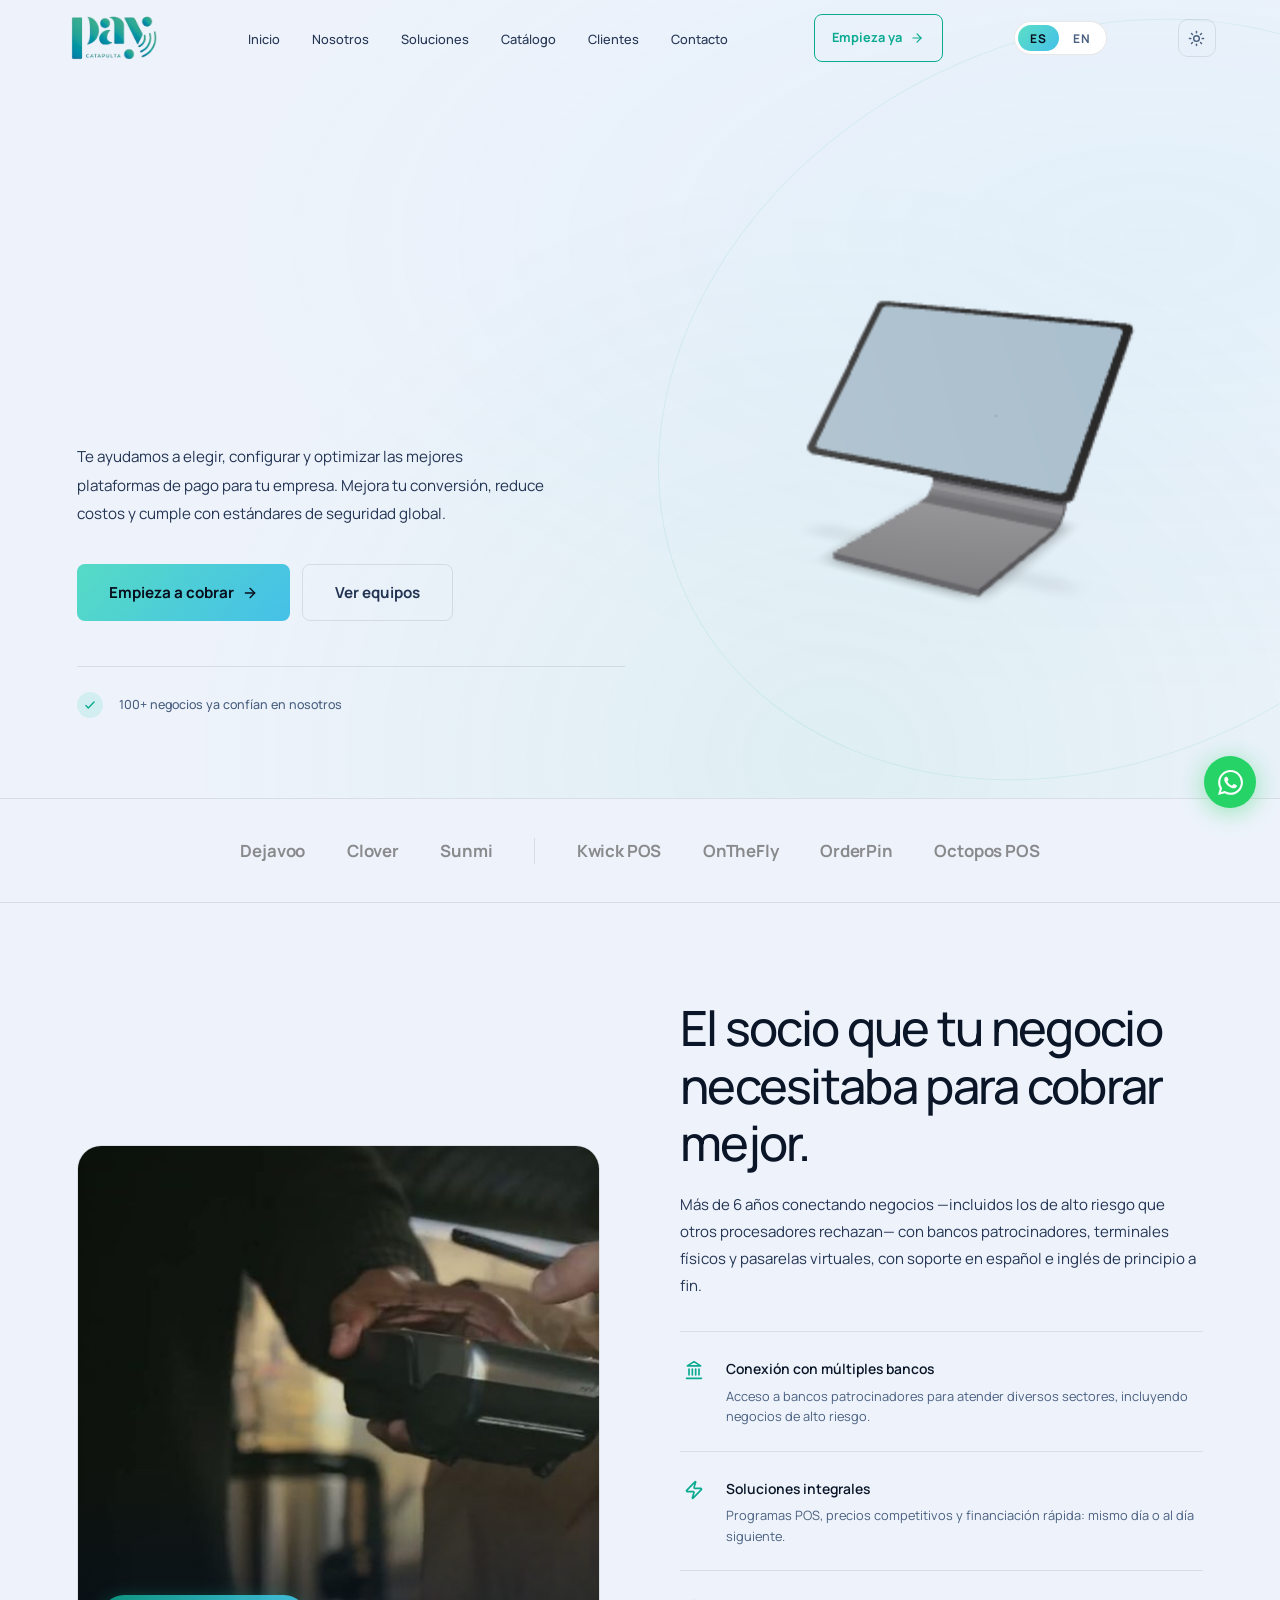
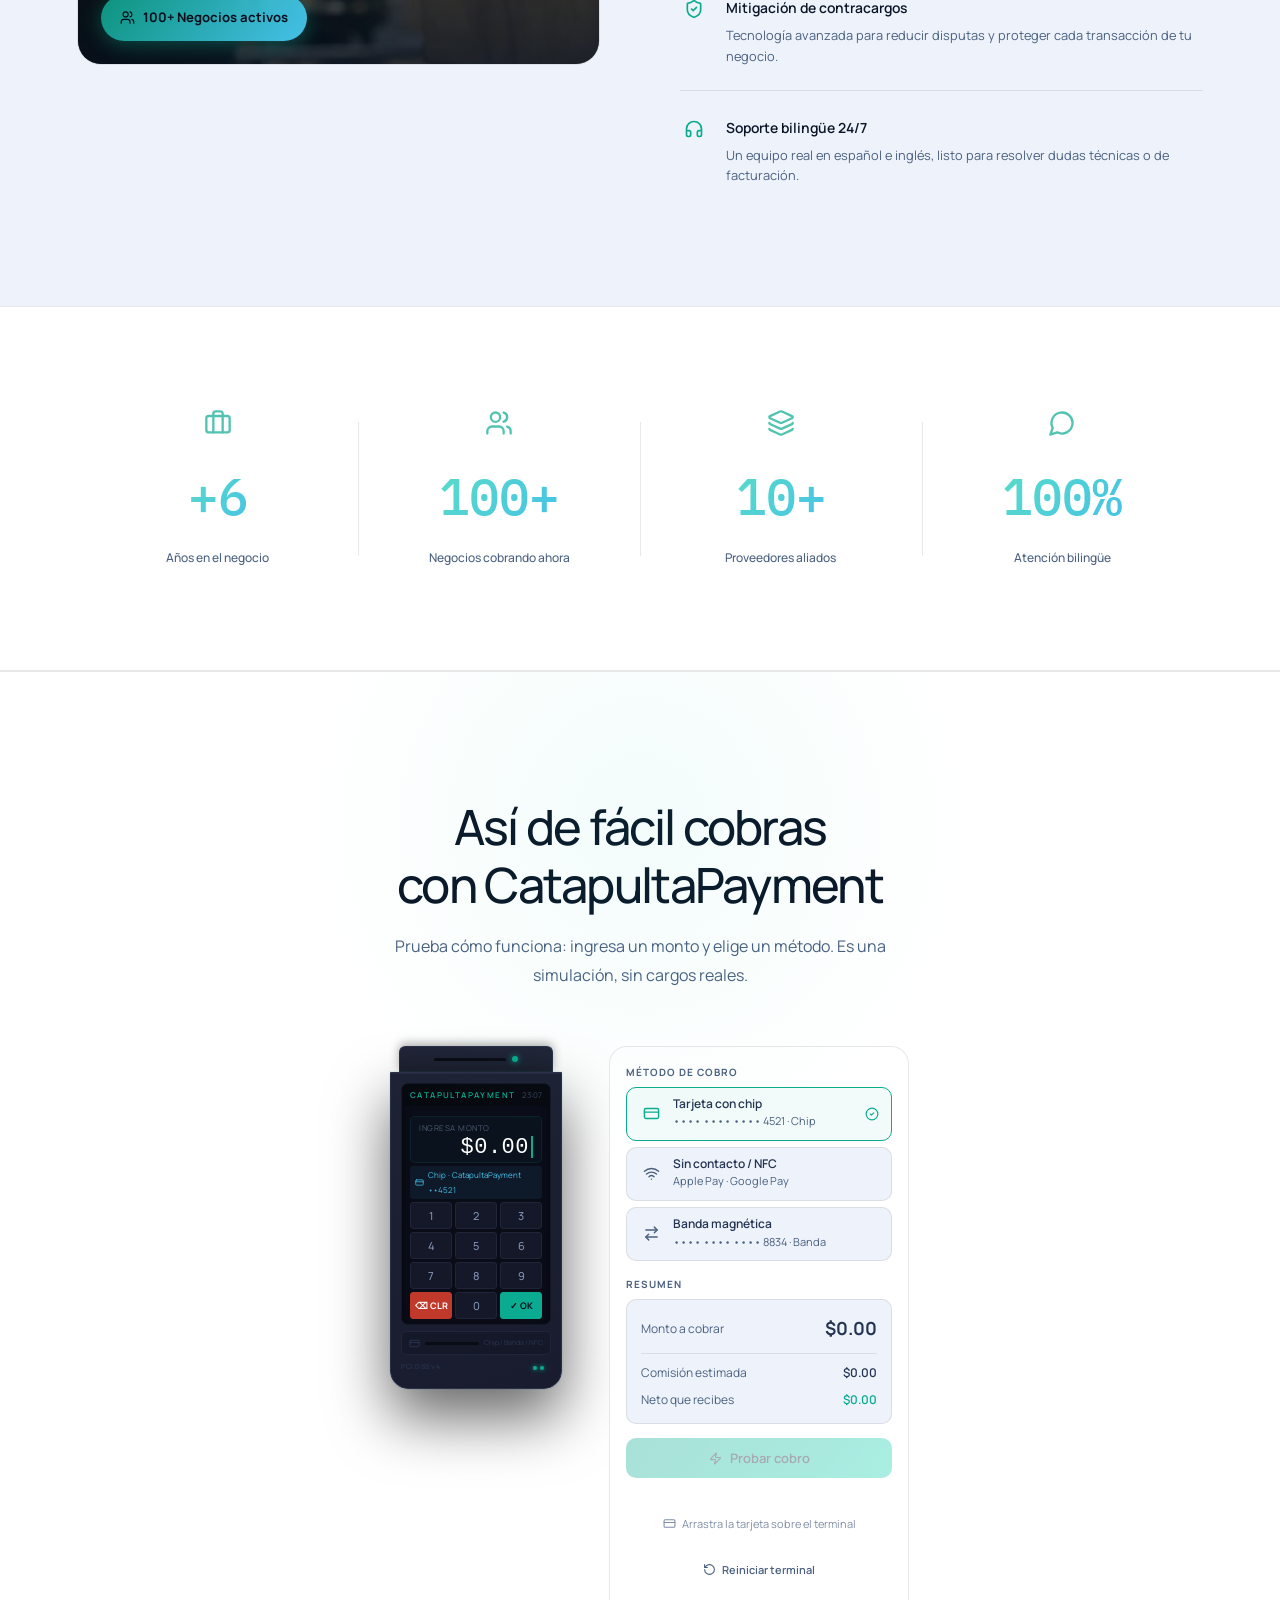
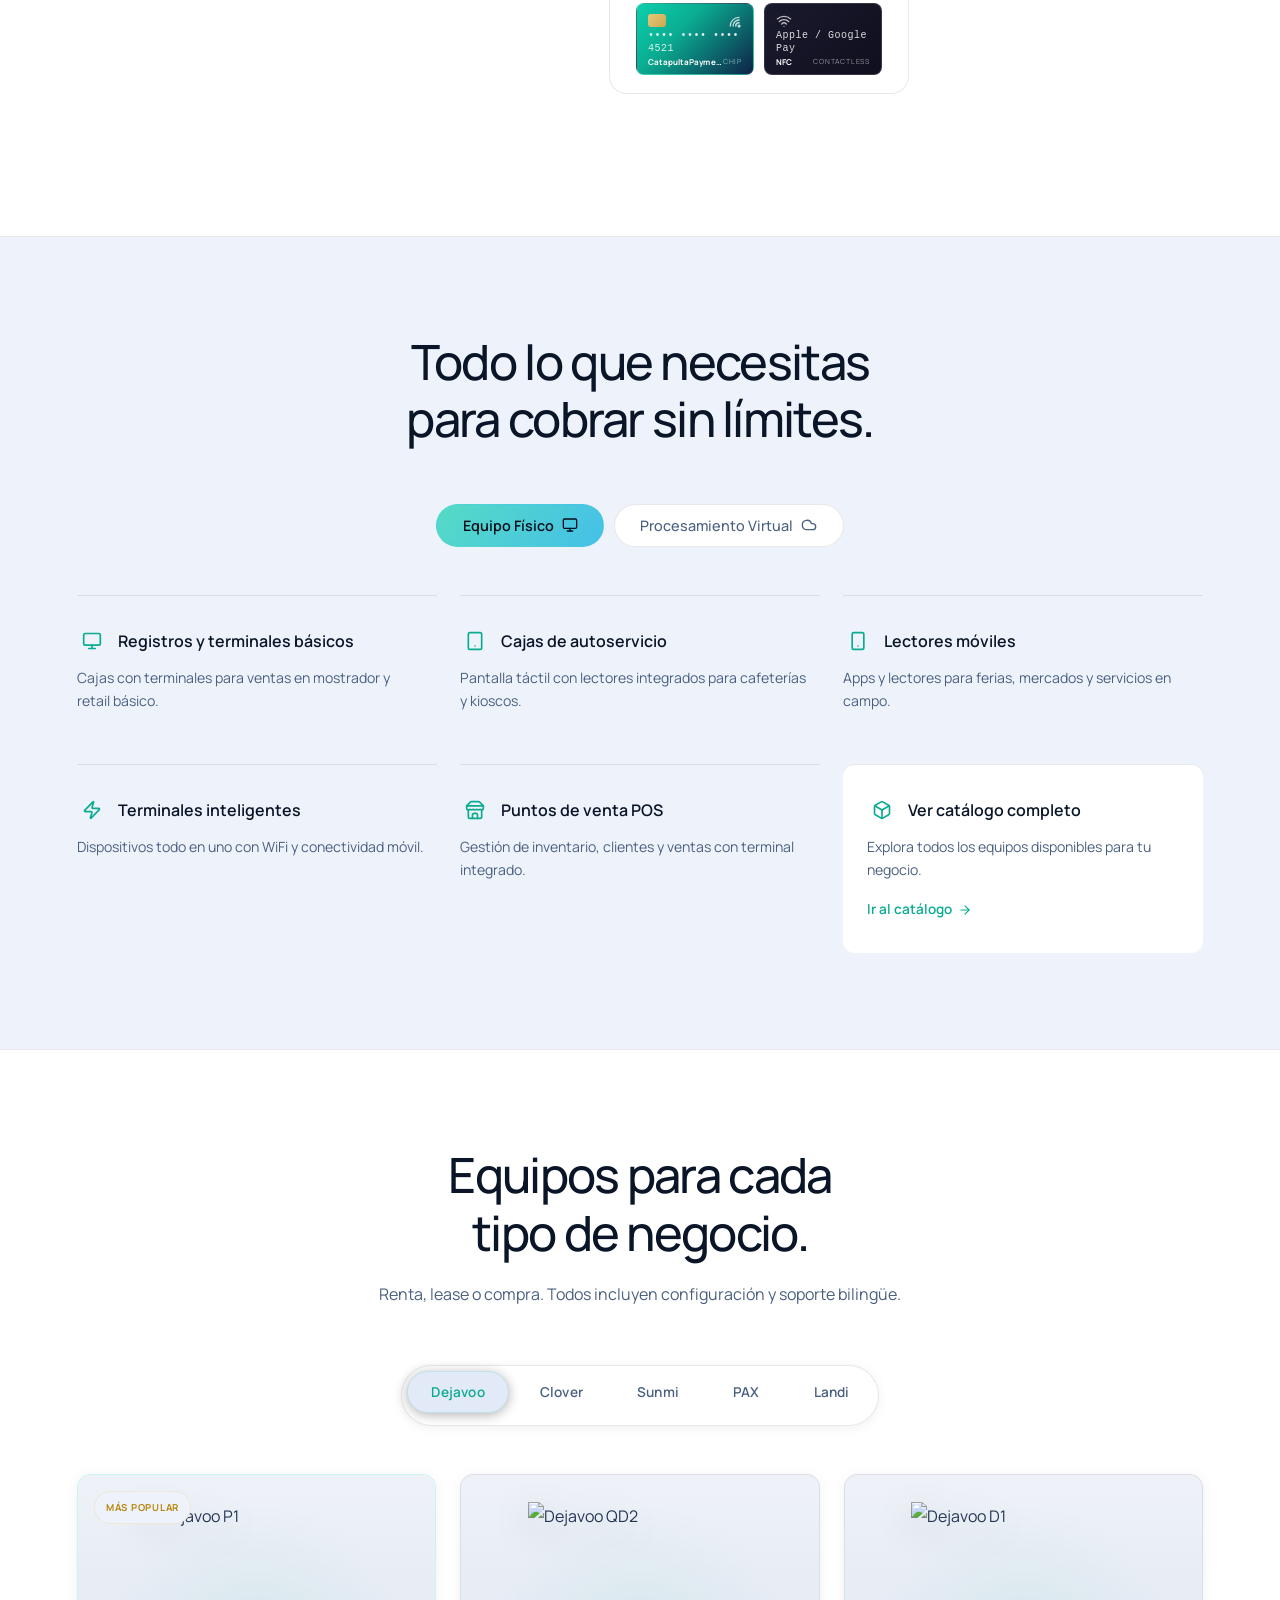
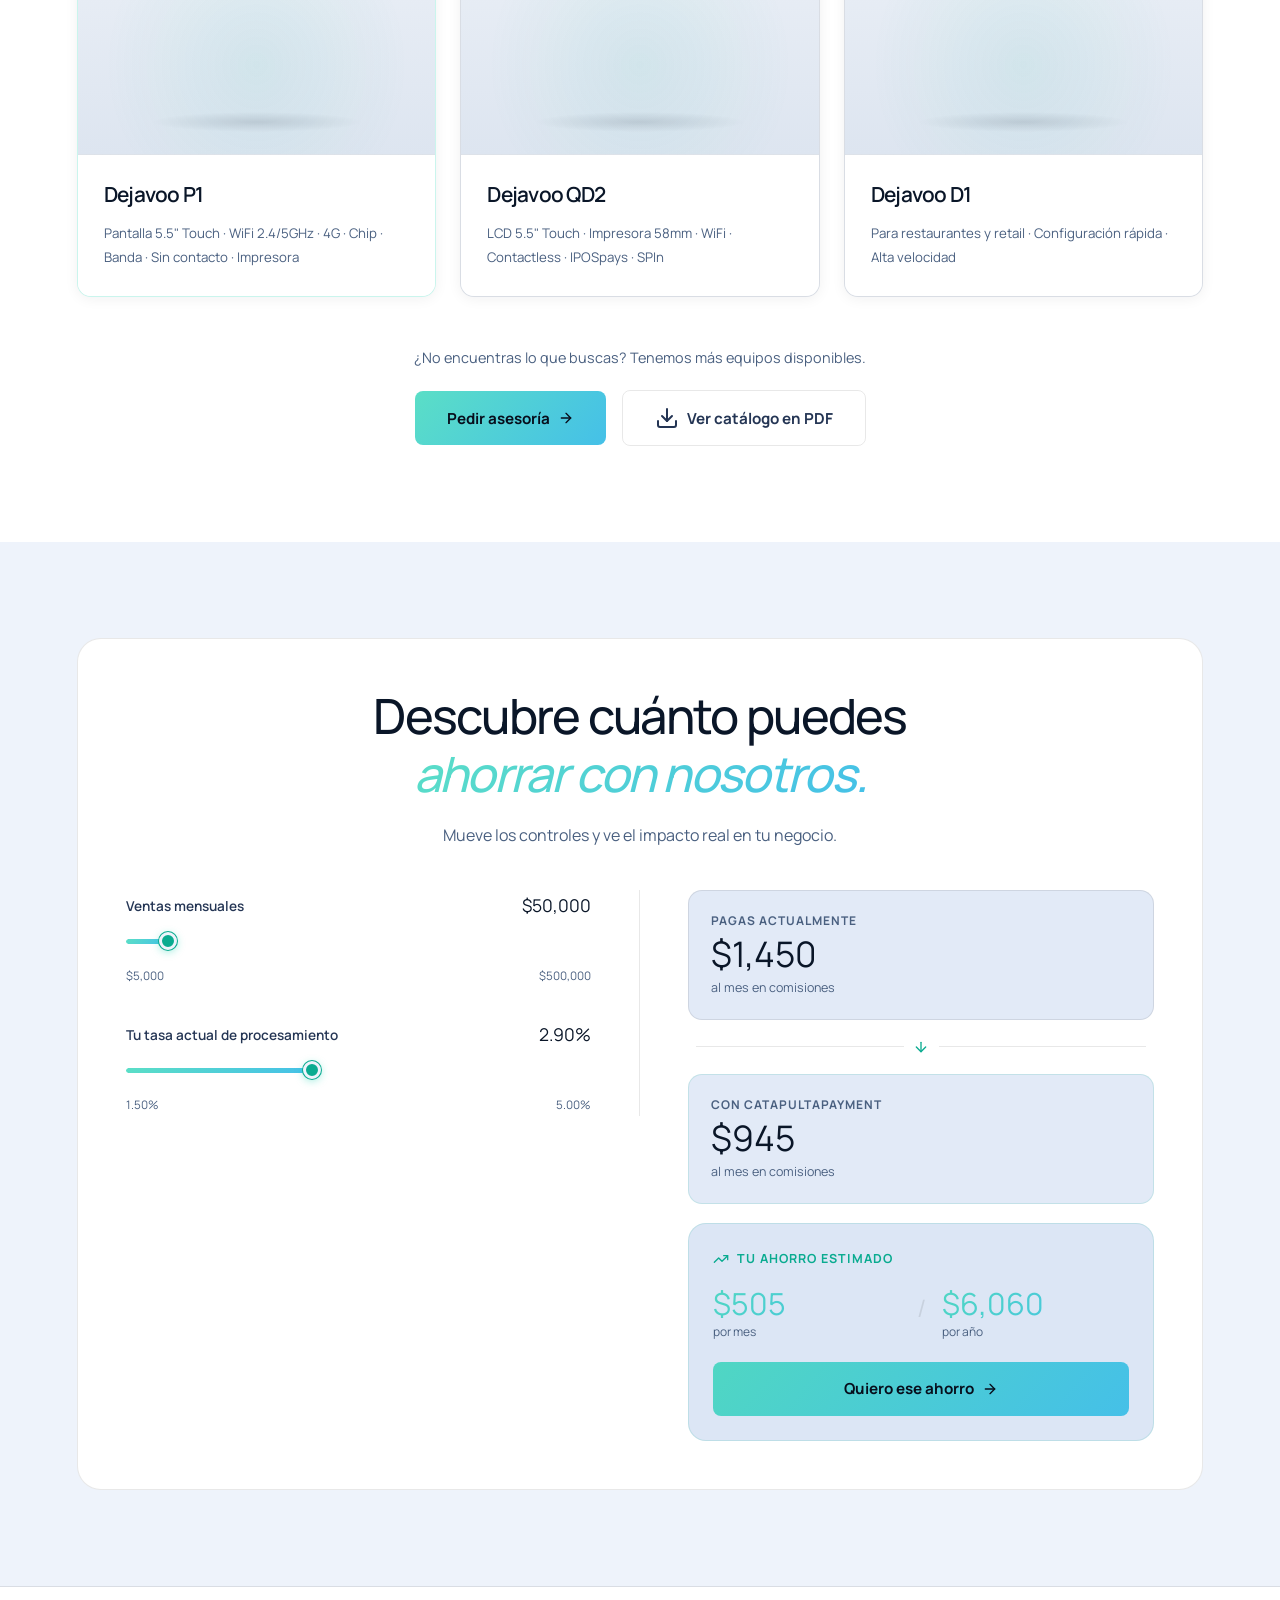
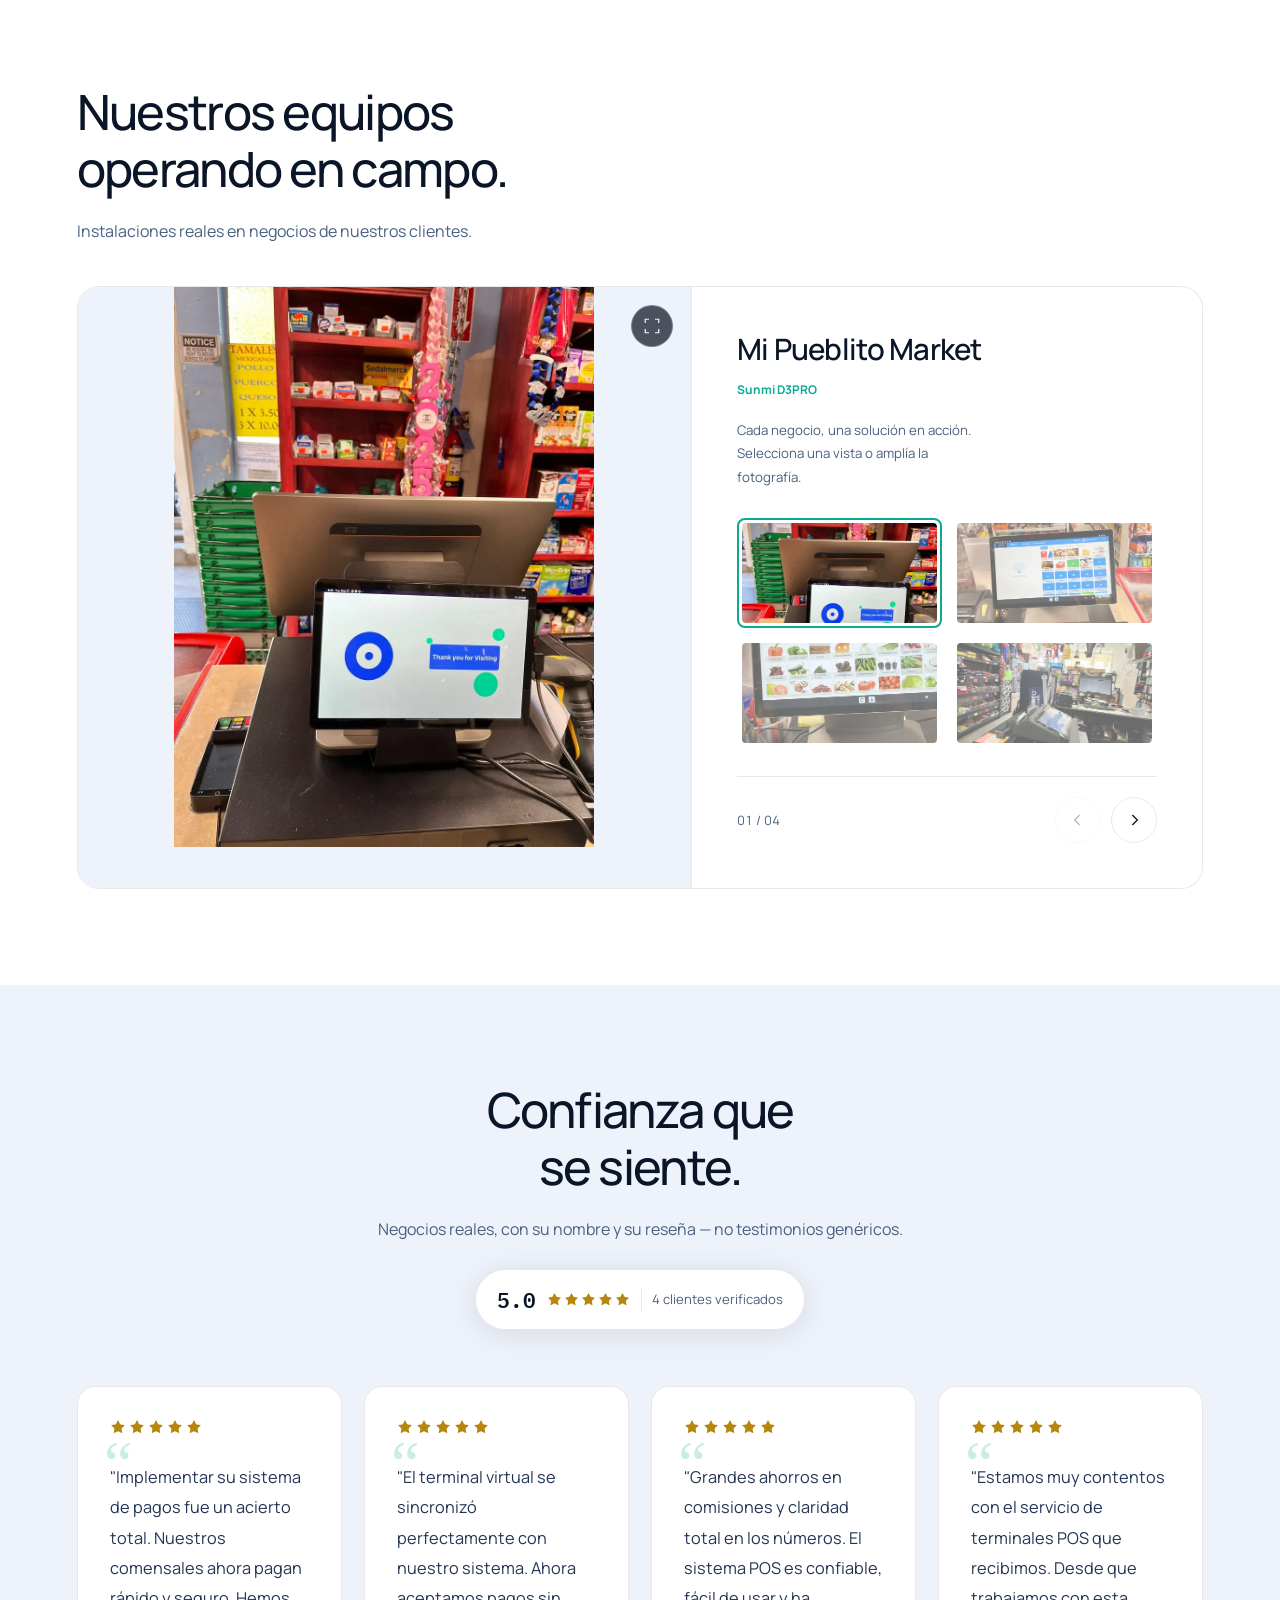
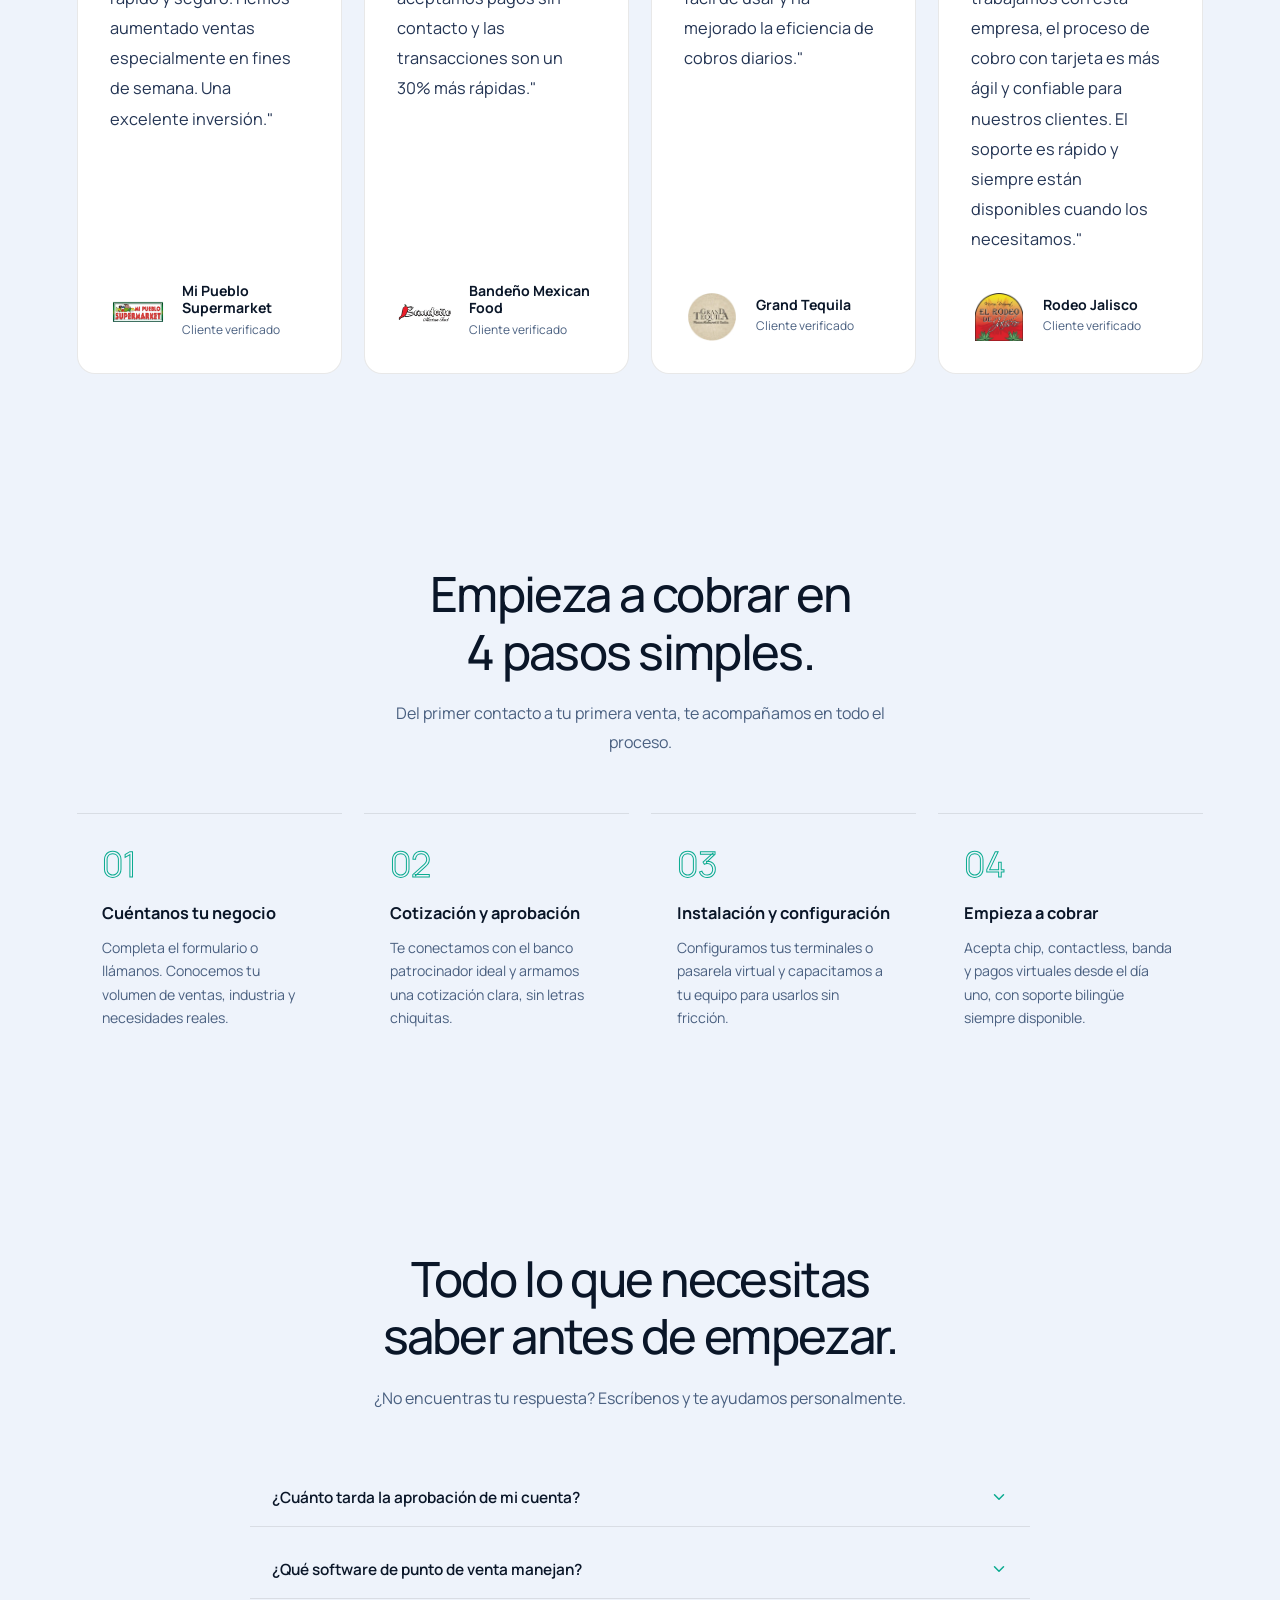
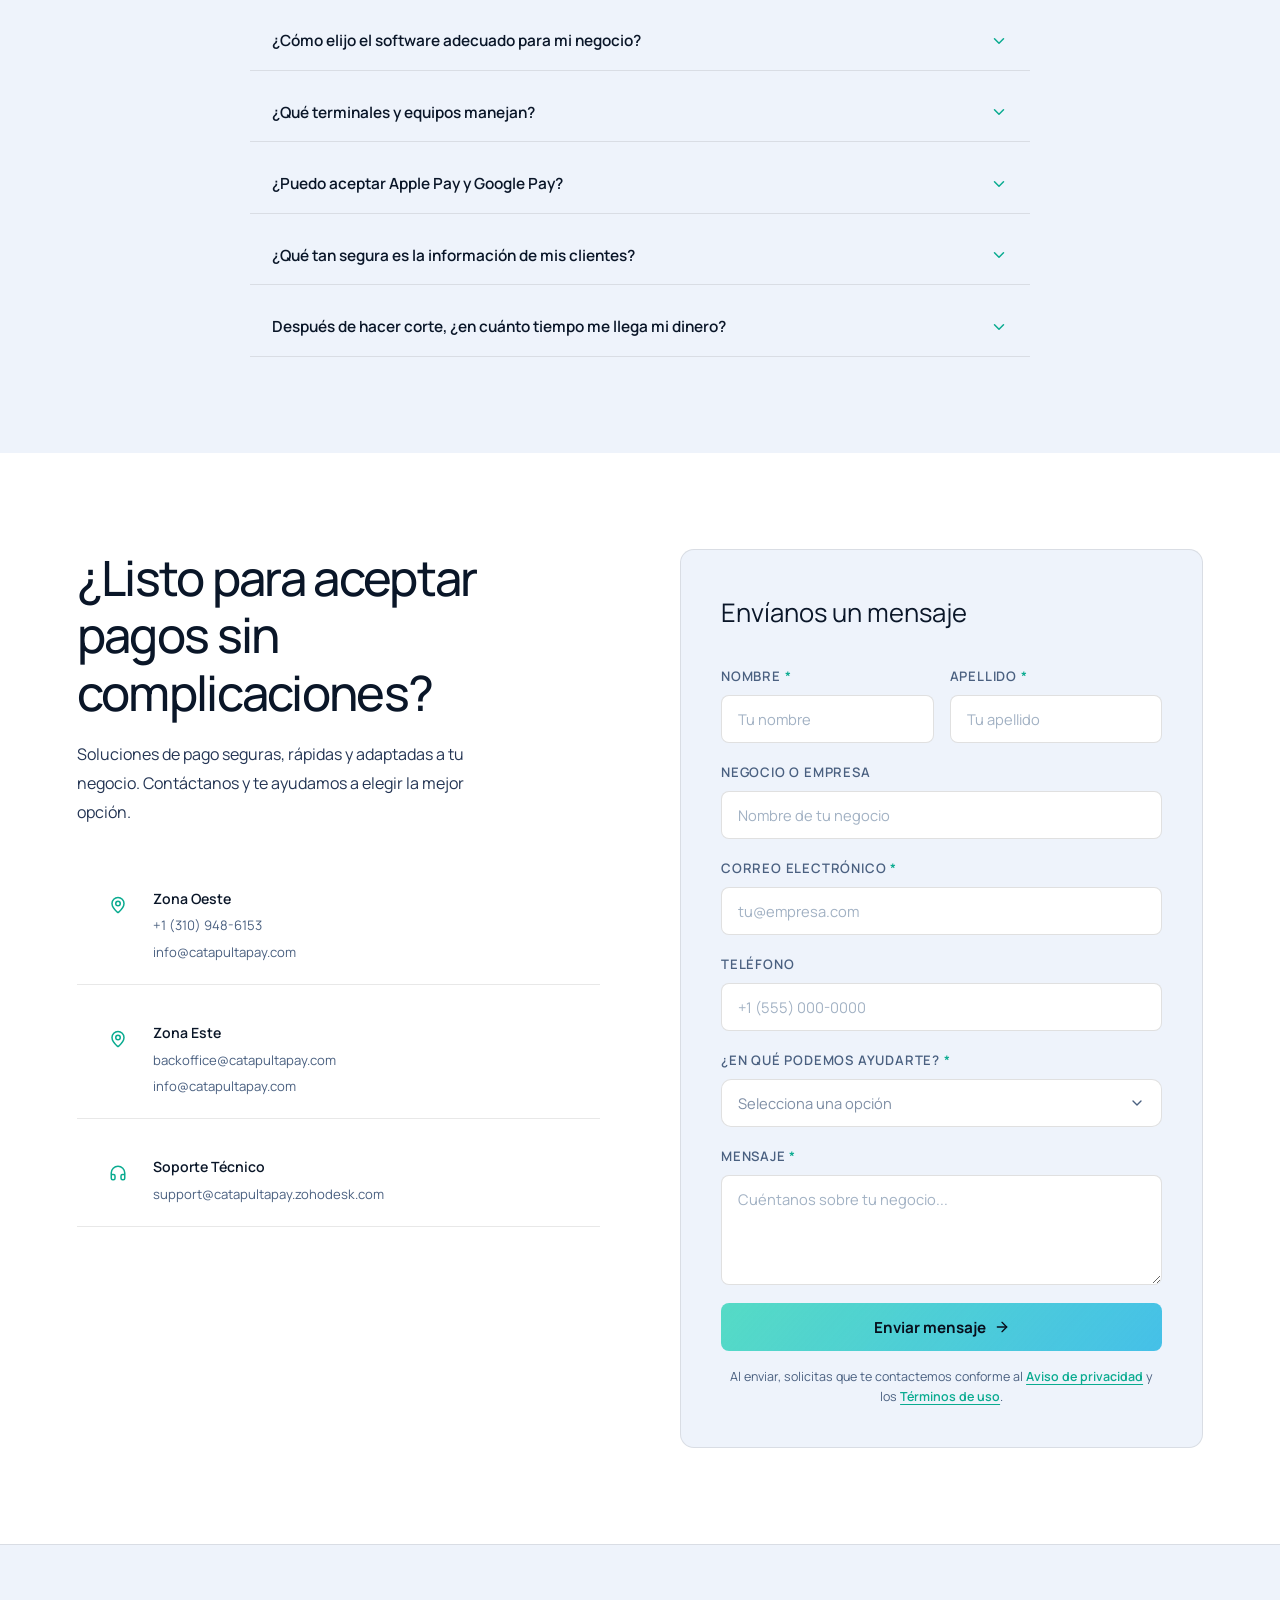
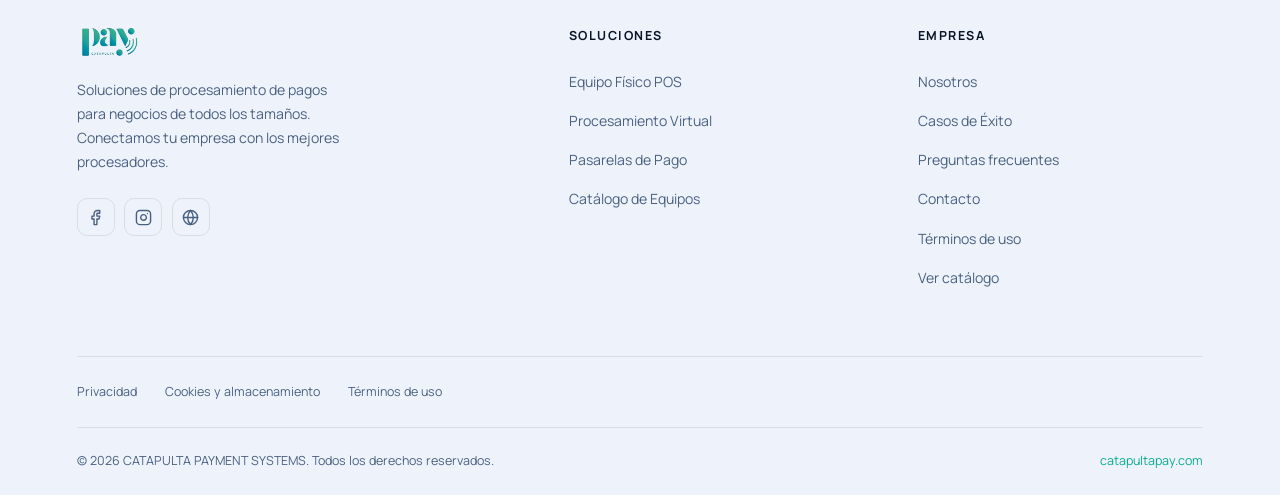
==== en/index.html @ 88df08ef "Pulir el menu movil, traducir "Preferencias" y limpiar ~250 lineas de CSS muerto - Cada enlace del m" ====
<!DOCTYPE html>
<html lang="en" data-theme="light">
    <head>
  <meta charset="UTF-8" />
  <meta name="viewport" content="width=device-width, initial-scale=1.0" />
  <meta name="description" content="POS terminals, online payments and support in Spanish and English for businesses in the United States. Explore equipment and contact CatapultaPayment." />
    <meta name="robots" content="index, follow, max-image-preview:large, max-snippet:-1, max-video-preview:-1" />
  <meta name="theme-color" content="#eef3fb" />
  <link rel="canonical" href="https://catapultapay.com/en" />
  <link rel="alternate" hreflang="es" href="https://catapultapay.com/" />
  <link rel="alternate" hreflang="en" href="https://catapultapay.com/en" />
  <link rel="alternate" hreflang="x-default" href="https://catapultapay.com/" />
  <link rel="sitemap" type="application/xml" href="/sitemap.xml" />
  <link rel="alternate" type="text/plain" href="/llms.txt" title="Resumen de CatapultaPayment para asistentes de IA" />

  <!-- Open Graph / Facebook -->
  <meta property="og:type" content="website" />
  <meta property="og:url" content="https://catapultapay.com/en" />
  <meta property="og:site_name" content="CatapultaPayment" />
  <meta property="og:locale" content="en_US" />
  <meta property="og:locale:alternate" content="es_MX" />
  <meta property="og:title" content="POS Terminals & Payment Processing in the US | CatapultaPayment" />
  <meta property="og:description" content="POS terminals, online payments and support in Spanish and English for businesses in the United States. Explore equipment and contact CatapultaPayment." />
  <meta property="og:image" content="https://catapultapay.com/assets/images/og-cover.jpg" />
  <meta property="og:image:width" content="1200" />
  <meta property="og:image:height" content="630" />
  <meta property="og:image:alt" content="CatapultaPayment — payment processing solutions for businesses" />

  <!-- Twitter Card -->
  <meta name="twitter:card" content="summary_large_image" />
  <meta name="twitter:image:alt" content="CatapultaPayment — payment processing solutions for businesses" />
  <meta name="twitter:title" content="POS Terminals & Payment Processing in the US | CatapultaPayment" />
  <meta name="twitter:description" content="POS terminals, online payments and support in Spanish and English for businesses in the United States. Explore equipment and contact CatapultaPayment." />
  <meta name="twitter:image" content="https://catapultapay.com/assets/images/og-cover.jpg" />

<title>POS Terminals & Payment Processing in the US | CatapultaPayment</title>
<link rel="icon" href="/favicon.ico" sizes="32x32" />
<link rel="icon" type="image/png" sizes="32x32" href="/assets/icons/favicon-32.png" />
<link rel="icon" type="image/png" sizes="16x16" href="/assets/icons/favicon-16.png" />
<link rel="icon" type="image/svg+xml" href="/favicon.svg?v=1.1" />
<link rel="apple-touch-icon" href="/assets/icons/apple-touch-icon.png" />
<link rel="manifest" href="/manifest.json" />
  <link rel="preload" href="/assets/fonts/design/manrope.woff2" as="font" type="font/woff2" crossorigin />
  <!-- Lucide Icons CDN -->
<script src="/assets/js/icons.js?v=60" defer></script>
<link rel="stylesheet" href="/assets/css/terminal-icons.css?v=60" />
  <!-- Styles -->
  <link rel="stylesheet" href="/styles.css?v=60" />
  <link rel="stylesheet" href="/design.css?v=60" />
  <link rel="stylesheet" href="/page-state.css?v=60" />
<link rel="preload" href="/assets/icons/logo-site.webp" as="image" fetchpriority="high">

<!-- Structured data -->
<script type="application/ld+json">
{
  "@context": "https://schema.org",
  "@graph": [
    {
      "@type": "Organization",
      "name": "CatapultaPayment",
      "alternateName": "Catapulta Payment Systems",
      "url": "https://catapultapay.com/",
      "logo": "https://catapultapay.com/imagecata.png",
      "image": "https://catapultapay.com/assets/images/og-cover.jpg",
      "description": "B2B payment processing solutions: POS terminals, virtual gateways, and bilingual support for businesses of all sizes in the US.",
      "telephone": "+1-310-948-6153",
      "email": "info@catapultapay.com",
      "sameAs": [
        "https://www.facebook.com/profile.php?id=61579278503414",
        "https://www.instagram.com/paycatapulta"
      ],
      "areaServed": "US",
      "contactPoint": {
        "@type": "ContactPoint",
        "telephone": "+1-310-948-6153",
        "email": "info@catapultapay.com",
        "contactType": "sales",
        "availableLanguage": [
          "Spanish",
          "English"
        ]
      },
      "@id": "https://catapultapay.com/#organization"
    },
    {
      "@type": "WebSite",
      "@id": "https://catapultapay.com/#website",
      "url": "https://catapultapay.com/",
      "name": "CatapultaPayment",
      "publisher": {
        "@id": "https://catapultapay.com/#organization"
      },
      "inLanguage": [
        "es",
        "en"
      ]
    },
    {
      "@type": "WebPage",
      "@id": "https://catapultapay.com/en#webpage",
      "url": "https://catapultapay.com/en",
      "name": "POS Terminals & Payment Processing in the US | CatapultaPayment",
      "description": "POS terminals, online payments and support in Spanish and English for businesses in the United States. Explore equipment and contact CatapultaPayment.",
      "inLanguage": "en",
      "isPartOf": {
        "@id": "https://catapultapay.com/#website"
      },
      "about": {
        "@id": "https://catapultapay.com/#organization"
      },
      "mainEntity": {
        "@id": "https://catapultapay.com/#payment-services"
      },
      "hasPart": {
        "@id": "https://catapultapay.com/en#faq"
      }
    },
    {
      "@type": "Service",
      "@id": "https://catapultapay.com/#payment-services",
      "name": "Procesamiento de pagos para negocios",
      "serviceType": "Procesamiento de pagos B2B, terminales POS y pagos virtuales",
      "provider": {
        "@id": "https://catapultapay.com/#organization"
      },
      "areaServed": {
        "@type": "Country",
        "name": "United States"
      },
      "url": "https://catapultapay.com/#solutions",
      "hasOfferCatalog": {
        "@type": "OfferCatalog",
        "name": "Soluciones de pago",
        "itemListElement": [
          {
            "@type": "Offer",
            "itemOffered": {
              "@type": "Service",
              "name": "Terminales y puntos de venta POS",
              "url": "https://catapultapay.com/#catalogo"
            }
          },
          {
            "@type": "Offer",
            "itemOffered": {
              "@type": "Service",
              "name": "Virtual processing y pasarelas ecommerce",
              "url": "https://catapultapay.com/#solutions"
            }
          }
        ]
      }
    },
    {
      "@type": "FAQPage",
      "mainEntity": [
        {
          "@type": "Question",
          "name": "How long does account approval take?",
          "acceptedAnswer": {
            "@type": "Answer",
            "text": "It depends on the sponsor bank and business type. For most merchants the process takes 24 to 48 business hours; high-risk businesses may need a bit more time due to additional review."
          }
        },
        {
          "@type": "Question",
          "name": "What point-of-sale software do you offer?",
          "acceptedAnswer": {
            "@type": "Answer",
            "text": "We work with several software platforms depending on your business type: Kwick POS, OnTheFly, OrderPin, and Octopos POS. Each one is built for a different kind of operation (restaurants, retail, services), so we help you pick the one that fits yours best."
          }
        },
        {
          "@type": "Question",
          "name": "How do I pick the right software for my business?",
          "acceptedAnswer": {
            "@type": "Answer",
            "text": "During your quote we review how your business operates — tables, inventory, delivery, multiple locations — and recommend the platform that fits best, so you do not have to guess."
          }
        },
        {
          "@type": "Question",
          "name": "What terminals and equipment do you carry?",
          "acceptedAnswer": {
            "@type": "Answer",
            "text": "We work with the market-leading brands: Dejavoo, Clover, Sunmi, PAX, and Landi. You can buy the equipment or access rent/lease, whichever works best for you."
          }
        },
        {
          "@type": "Question",
          "name": "Can I accept Apple Pay and Google Pay?",
          "acceptedAnswer": {
            "@type": "Answer",
            "text": "Yes. All our terminals with a contactless/NFC reader accept Apple Pay, Google Pay, and contactless cards from any bank."
          }
        },
        {
          "@type": "Question",
          "name": "How secure is my customers' information?",
          "acceptedAnswer": {
            "@type": "Answer",
            "text": "We work with processors and terminals certified under the PCI DSS standard, and card data travels encrypted on every transaction. We also use chargeback mitigation technology to protect every sale."
          }
        },
        {
          "@type": "Question",
          "name": "After my batch closes, how long until the money arrives?",
          "acceptedAnswer": {
            "@type": "Answer",
            "text": "It depends on the processor assigned to your business. Typically the deposit arrives the next business day after the batch closes, though in some cases it can take one extra day."
          }
        }
      ],
      "@id": "https://catapultapay.com/en#faq",
      "inLanguage": "en"
    }
  ]
}
</script>

</head>
<body>
  <a class="skip-link" href="#main">Saltar al contenido principal</a>
  <audio id="brandAudio" src="/assets/audio/catapultapayment-signature.mp3" preload="none" aria-hidden="true"></audio>
  <div class="site-loader" id="siteLoader" hidden>
    <div class="loader-content">
      <div class="loader-status" role="status">
        <svg class="loader-glyph" viewBox="6 6 48 48" aria-hidden="true">
          <defs>
            <linearGradient id="loaderBrand" x1="11" y1="54" x2="54" y2="11" gradientUnits="userSpaceOnUse">
              <stop offset="0" stop-color="#0ECFAD"/>
              <stop offset="0.52" stop-color="#20C9C4"/>
              <stop offset="1" stop-color="#45C0E8"/>
            </linearGradient>
          </defs>
          <path class="lg-arc" d="M35.3 45.2A10 10 0 0 1 45.3 35.2" stroke-width="4.5"/>
          <path class="lg-arc" d="M27.1 45.2A18.2 18.2 0 0 1 45.3 27" stroke-width="4.1"/>
          <path class="lg-arc" d="M18.9 45.2A26.4 26.4 0 0 1 45.3 18.8" stroke-width="3.7"/>
          <path class="lg-arc" d="M10.7 45.2A34.6 34.6 0 0 1 45.3 10.6" stroke-width="3.3"/>
          <circle class="lg-dot" cx="45.3" cy="45.2" r="4.9"/>
        </svg>
        <span class="sr-only loader-status-text">Preparando tu experiencia</span>
      </div>
      <p class="loader-brand">
        <span class="loader-brand-main grad-text">pay</span>
        <span class="loader-brand-sub">CATAPULTA</span>
      </p>
      <p class="loader-tagline">Pagos simples. Negocios que crecen.</p>
    </div>
  </div>
  <script src="/loading.js?v=60"></script>

  <!-- ── NAVBAR ── -->
  <nav id="nav" aria-label="Main navigation">
    <div class="nav-inner">
      <a href="#hero" class="nav-logo">
        <img src="/assets/icons/logo-site.webp" alt="CatapultaPayment" width="98" height="52" fetchpriority="high" />
      </a>

      <ul class="nlinks" role="list">
        <li><a href="#hero" class="nav-link">Home</a></li>
        <li><a href="#about" class="nav-link">About</a></li>
        <li><a href="#solutions" class="nav-link">Solutions</a></li>
        <li><a href="#catalogo" class="nav-link">Catalog</a></li>
        <li><a href="#testimonials" class="nav-link">Clients</a></li>
        <li><a href="#contact" class="nav-link">Contact</a></li>
      </ul>

      <a href="#contact" class="ncta btn-outline" aria-label="Empieza ya, ir a contacto">
        Get Started <i data-lucide="arrow-right" aria-hidden="true"></i>
      </a>

      <div class="lang-toggle" id="langToggle" role="group" aria-label="Cambiar idioma">
        <button class="lang-btn" data-lang="es" aria-pressed="false">ES</button>
        <button class="lang-btn active" data-lang="en" aria-pressed="true">EN</button>
      </div>

      <button class="theme-toggle" id="themeToggle" aria-label="Cambiar tema claro/oscuro">
        <i data-lucide="sun" class="icon-sun" aria-hidden="true"></i>
        <i data-lucide="moon" class="icon-moon" aria-hidden="true"></i>
      </button>

      <button class="nav-hamburger" id="navHamburger" aria-label="Open navigation menu" aria-expanded="false" aria-controls="mobileMenu">
        <i data-lucide="menu" aria-hidden="true" id="iconMenu" class="icon-menu"></i>
        <i data-lucide="x" aria-hidden="true" id="iconClose" class="icon-close"></i>
      </button>
    </div>

    </nav>

  <!-- Mobile menu — fuera del nav para evitar el bug de backdrop-filter -->
  <div class="mobile-menu-backdrop" id="mobileMenuBackdrop" aria-hidden="true"></div>
  <div class="mobile-menu" id="mobileMenu" aria-hidden="true">
    <ul role="list">
      <li><a href="#hero" class="mobile-link"><span class="mobile-link-icon"><i data-lucide="store" aria-hidden="true"></i></span><span class="mobile-link-label">Home</span></a></li>
      <li><a href="#about" class="mobile-link"><span class="mobile-link-icon"><i data-lucide="briefcase" aria-hidden="true"></i></span><span class="mobile-link-label">About</span></a></li>
      <li><a href="#solutions" class="mobile-link"><span class="mobile-link-icon"><i data-lucide="layers" aria-hidden="true"></i></span><span class="mobile-link-label">Solutions</span></a></li>
      <li><a href="#catalogo" class="mobile-link"><span class="mobile-link-icon"><i data-lucide="box" aria-hidden="true"></i></span><span class="mobile-link-label">Catalog</span></a></li>
      <li><a href="#testimonials" class="mobile-link"><span class="mobile-link-icon"><i data-lucide="users" aria-hidden="true"></i></span><span class="mobile-link-label">Clients</span></a></li>
      <li><a href="#contact" class="mobile-link"><span class="mobile-link-icon"><i data-lucide="message-circle" aria-hidden="true"></i></span><span class="mobile-link-label">Contact</span></a></li>
      <li><a href="#contact" class="btn-primary mobile-cta">Get Started <i data-lucide="arrow-right" aria-hidden="true"></i></a></li>
      <li class="mobile-menu-divider">
        <span class="mobile-menu-section-label">Preferences</span>
        <div class="mobile-prefs-row">
          <div class="lang-toggle mobile-lang-toggle" id="langToggleMobile" role="group" aria-label="Cambiar idioma">
            <button class="lang-btn" data-lang="es">ES</button>
            <button class="lang-btn active" data-lang="en">EN</button>
          </div>
          <button class="theme-toggle mobile-theme-btn" id="themeToggleMobile" aria-label="Cambiar tema claro/oscuro">
            <i data-lucide="sun" class="icon-sun" aria-hidden="true"></i>
            <i data-lucide="moon" class="icon-moon" aria-hidden="true"></i>
            <span class="mobile-theme-label">Modo oscuro</span>
          </button>
        </div>
      </li>
    </ul>
  </div>

  <main id="main">
  <!-- ── HERO ── -->
  <section id="hero">


    <div class="hero-grid">
      <!-- Copy -->
      <div class="hero-copy">
        <h1 class="reveal">
          We simplify your collections,<br />to accelerate your<br /><em class="grad-text">revenue.</em></h1>

        <p class="hero-desc reveal">
          We help you choose, configure, and optimize the best payment platforms for your business. Improve conversion, reduce costs, and meet global security standards.
        </p>

        <div class="hero-actions reveal">
          <a href="#contact" class="btn-primary">
            Start collecting <i data-lucide="arrow-right" aria-hidden="true"></i>
          </a>
          <a href="#catalogo" class="btn-ghost">
            See equipment
          </a>
        </div>

        <div class="trust-bar reveal">
          <span class="trust-check" aria-hidden="true">
            <svg viewBox="0 0 24 24" fill="none" xmlns="http://www.w3.org/2000/svg">
              <path d="M5 13l4 4L19 7" stroke="currentColor" stroke-width="2.4" stroke-linecap="round" stroke-linejoin="round"/>
            </svg>
          </span>
          <p class="trust-text">100+ businesses already trust us</p>
        </div>
      </div>

      <!-- Terminal POS en 3D (modelo real, no una gráfica inventada) -->
      <div class="hero-card-wrap">
        <div class="hero-3d-card" id="hero3d">
          <model-viewer
            class="hero-model"
            src="/assets/models/pos-machine.glb"
            alt="Terminal POS de CatapultaPayment en 3D"
            auto-rotate
            auto-rotate-delay="0"
            rotation-per-second="14deg"
            environment-image="neutral"
            shadow-intensity="1"
            shadow-softness="1"
            camera-orbit="-22deg 73deg 105%"
            field-of-view="26deg"
            exposure="1.1"
            loading="eager"
            tabindex="-1"
          >
          </model-viewer>
        </div>
      </div>

    </div>
  </section>

  <!-- ── MARCAS CON LAS QUE TRABAJAMOS ──
       Texto como marcador: cuando tengas los logos reales, cambia cada
       span.brand-mark por una imagen con esa misma clase; el CSS ya
       funciona para ambos casos. -->
  <div class="brand-strip">
    <div class="container">
      <div class="brand-strip-row">
        <span class="brand-mark">Dejavoo</span>
        <span class="brand-mark">Clover</span>
        <span class="brand-mark">Sunmi</span>
        <span class="brand-sep" aria-hidden="true"></span>
        <span class="brand-mark">Kwick POS</span>
        <span class="brand-mark">OnTheFly</span>
        <span class="brand-mark">OrderPin</span>
        <span class="brand-mark">Octopos POS</span>
      </div>
    </div>
  </div>

  <!-- ── NOSOTROS ── -->
  <section id="about">
    <div class="container">
      <div class="about-grid">
        <!-- Imagen -->
        <div class="about-image-wrap reveal-left">
  <div class="about-video-wrap">
    <video
  class="about-video"
  muted
  loop
  playsinline
  preload="none"
  poster="/about-poster.jpg"
  data-src="/video1.mp4"
  style="will-change: auto;"
  onerror="this.style.display='none'"
></video>
    <div class="about-video-overlay"></div>
    <div class="about-video-scanline" aria-hidden="true"></div>
  </div>
  <div class="about-badge">
            <i data-lucide="users" aria-hidden="true"></i>
            <span>100+ Active Businesses</span>
          </div>
        </div>

        <!-- Copy -->
        <div class="about-copy reveal-right">
          <h2 class="section-title">
            The partner your business<br />needed to collect better.
          </h2>
          <p class="about-desc">
            Over 6 years connecting businesses — including high-risk ones other processors turn away — with sponsor banks, physical terminals, and virtual gateways, with support in Spanish and English from start to finish.
          </p>

          <div class="feature-cards">
            <article class="feature-card reveal">
              <div class="feature-icon">
                <i data-lucide="landmark" aria-hidden="true"></i>
              </div>
              <div class="feature-text">
                <h3>Multi-bank connectivity</h3>
                <p>Access to sponsor banks to serve diverse sectors, including high-risk businesses.</p>
              </div>
            </article>

            <article class="feature-card reveal">
              <div class="feature-icon">
                <i data-lucide="zap" aria-hidden="true"></i>
              </div>
              <div class="feature-text">
                <h3>Comprehensive solutions</h3>
                <p>POS programs, competitive pricing, and fast funding: same day or next day.</p>
              </div>
            </article>

            <article class="feature-card reveal">
              <div class="feature-icon">
                <i data-lucide="shield-check" aria-hidden="true"></i>
              </div>
              <div class="feature-text">
                <h3>Chargeback mitigation</h3>
                <p>Advanced technology to reduce disputes and protect every transaction in your business.</p>
              </div>
            </article>

            <article class="feature-card reveal">
              <div class="feature-icon">
                <i data-lucide="headphones" aria-hidden="true"></i>
              </div>
              <div class="feature-text">
                <h3>24/7 bilingual support</h3>
                <p>A real team in Spanish and English, ready to solve technical or billing questions.</p>
              </div>
            </article>
          </div>
        </div>
      </div>
    </div>
  </section>

  <!-- ── STATS ── -->
  <div id="stats">
    <div class="container">
      <div class="stats-grid">
        <div class="stat-item">
          <i data-lucide="briefcase" aria-hidden="true" class="stat-icon"></i>
          <span class="stat-num counter grad-text" data-target="6" data-prefix="+" data-suffix="">6</span>
          <span class="stat-label">Years in business</span>
        </div>
        <div class="stat-item">
          <i data-lucide="users" aria-hidden="true" class="stat-icon"></i>
          <span class="stat-num counter grad-text" data-target="100" data-prefix="" data-suffix="+">100</span>
          <span class="stat-label">Businesses collecting now</span>
        </div>
        <div class="stat-item">
          <i data-lucide="layers" aria-hidden="true" class="stat-icon"></i>
          <span class="stat-num counter grad-text" data-target="10" data-prefix="" data-suffix="+">10</span>
          <span class="stat-label">Allied providers</span>
        </div>
        <div class="stat-item">
          <i data-lucide="message-circle" aria-hidden="true" class="stat-icon"></i>
          <span class="stat-num counter grad-text" data-target="100" data-prefix="" data-suffix="%">100</span>
          <span class="stat-label">Bilingual support</span>
        </div>
      </div>
    </div>
  </div>

<!-- ── TERMINAL INTERACTIVA ── -->
<section id="terminal">
  <div class="container">


<h2 class="sr-only" id="termSrTitle">CatapultaPayment POS terminal simulator — enter an amount with the numeric keypad, choose a payment method, and process the transaction</h2>
<div class="pos-outer">
  <div class="section-header reveal">
    <h2 class="section-title" id="termTitle">It's this easy to collect payments with CatapultaPayment</h2>
    <p class="section-desc" id="termDesc">Enter the amount with the keypad, choose how to charge, and process in seconds.</p>
  </div>

  <div class="pos-scene">
    <div class="pos-device">
      <div class="pos-printer-top">
        <div class="printer-slot"></div>
        <div class="printer-led" id="printerLed"></div>
      </div>
      <div class="pos-body">
        <div class="pos-screen-wrap">
          <div class="pos-topbar">
            <span class="topbar-brand">CatapultaPayment</span>
            <span class="topbar-time" id="posClk">--:--</span>
          </div>
          <div class="pos-screen-body" id="screenBody">
            <div class="screen-amount-display">
              <span class="screen-entry-label">Enter amount</span>
              <span class="screen-entry-value" id="screenAmt">$0.00<span class="screen-entry-cursor"></span></span>
            </div>
            <div class="screen-method-row" id="screenMethod">
              <i class="ti ti-credit-card" style="font-size:9px;"></i>
              <span id="screenMethodTxt">Chip · CatapultaPayment ••4521</span>
            </div>
            <div class="screen-numpad">
              <button type="button" class="skey" onclick="padPress('1')">1</button>
              <button type="button" class="skey" onclick="padPress('2')">2</button>
              <button type="button" class="skey" onclick="padPress('3')">3</button>
              <button type="button" class="skey" onclick="padPress('4')">4</button>
              <button type="button" class="skey" onclick="padPress('5')">5</button>
              <button type="button" class="skey" onclick="padPress('6')">6</button>
              <button type="button" class="skey" onclick="padPress('7')">7</button>
              <button type="button" class="skey" onclick="padPress('8')">8</button>
              <button type="button" class="skey" onclick="padPress('9')">9</button>
              <button type="button" class="skey skey-del" onclick="padPress('DEL')">⌫ CLR</button>
              <button type="button" class="skey" onclick="padPress('0')">0</button>
              <button type="button" class="skey skey-ok" onclick="padPress('OK')">✓ OK</button>
            </div>
          </div>
        </div>
        <div class="pos-reader-strip">
          <i class="ti ti-credit-card" style="font-size:11px; color:#2a3550;"></i>
          <div class="reader-track"><div class="reader-glow" id="readerGlow"></div></div>
          <span class="reader-tag">Chip / Swipe / NFC</span>
        </div>
        <div class="pos-status-row">
          <span class="pos-pci">PCI DSS v4</span>
          <div class="pos-leds">
            <div class="pos-led on"></div>
            <div class="pos-led on"></div>
            <div class="pos-led"></div>
          </div>
        </div>
      </div>
    </div>

    <div class="pos-right">
      <div>
        <div class="panel-section-title">Payment method</div>
        <div class="method-list">
          <div class="mcard active" data-method="chip" data-icon="ti-credit-card" data-label="Chip · CatapultaPayment ••4521" onclick="pickMethod(this)">
            <div class="mcard-icon"><i class="ti ti-credit-card" aria-hidden="true"></i></div>
            <div class="mcard-info">
              <p class="mcard-name">Chip card</p>
              <p class="mcard-sub">•••• •••• •••• 4521 · Chip</p>
            </div>
            <i class="ti ti-circle-check mcard-check" aria-hidden="true"></i>
          </div>
          <div class="mcard" data-method="nfc" data-icon="ti-wifi" data-label="NFC · Apple/Google Pay" onclick="pickMethod(this)">
            <div class="mcard-icon"><i class="ti ti-wifi" aria-hidden="true"></i></div>
            <div class="mcard-info">
              <p class="mcard-name">Contactless / NFC</p>
              <p class="mcard-sub">Apple Pay · Google Pay</p>
            </div>
            <i class="ti ti-circle-check mcard-check" aria-hidden="true"></i>
          </div>
          <div class="mcard" data-method="swipe" data-icon="ti-arrows-right-left" data-label="Swipe · CatapultaPayment ••8834" onclick="pickMethod(this)">
            <div class="mcard-icon"><i class="ti ti-arrows-right-left" aria-hidden="true"></i></div>
            <div class="mcard-info">
              <p class="mcard-name">Magnetic stripe</p>
              <p class="mcard-sub">•••• •••• •••• 8834 · Swipe</p>
            </div>
            <i class="ti ti-circle-check mcard-check" aria-hidden="true"></i>
          </div>
        </div>
      </div>

      <div>
        <div class="panel-section-title">Summary</div>
        <div class="summary-box">
          <div class="summary-row">
            <span class="summary-key">Amount to charge</span>
            <span class="summary-val big" id="sumAmt">$0.00</span>
          </div>
          <div class="summary-divider"></div>
<div class="summary-row">
            <span class="summary-key">Estimated fee</span>
            <span class="summary-val" id="sumFee">$0.00</span>
          </div>
          <div class="summary-row">
            <span class="summary-key">Net you receive</span>
            <span class="summary-val teal" id="sumNet">$0.00</span>
          </div>
        </div>
      </div>

      <button class="charge-btn" id="chargeBtn" disabled onclick="doCharge()">
        <i class="ti ti-bolt" aria-hidden="true"></i>
        Procesar pago
      </button>

      <div class="ticket-area" id="ticketArea">
        <div class="ticket" id="ticketContent"></div>
      </div>

      <div class="drag-hint" id="dragHint">
        <i class="ti ti-credit-card" aria-hidden="true"></i>
        <span>Drag card onto the terminal</span>
      </div>
      <button onclick="resetTerminal()"
        style="width:100%;display:flex;align-items:center;justify-content:center;gap:6px;
        margin-top:2px;padding:7px 12px;
        background:transparent;
        border:1px solid rgba(255,255,255,0.09);
        border-radius:8px;
        font-size:11px;font-weight:600;
        color:var(--color-muted);
        cursor:pointer;font-family:var(--font-body);
        transition:color 0.15s,border-color 0.15s,background 0.15s;"
        onmouseover="this.style.color='#e24b4a';this.style.borderColor='rgba(226,75,74,0.4)';this.style.background='rgba(226,75,74,0.06)'"
        onmouseout="this.style.color='';this.style.borderColor='rgba(255,255,255,0.09)';this.style.background='transparent'">
        <i class="ti ti-rotate" style="font-size:13px;"></i>
        Reset terminal
      </button>

      <div class="draggable-cards" id="draggableCards">
        <div class="drag-card" id="dragChip" draggable="true"
          data-method="chip" data-icon="ti-credit-card" data-label="Chip · CatapultaPayment ••4521"
          title="Arrastrar al terminal">
          <div class="drag-card-row">
            <div class="drag-card-chip"></div>
            <svg class="drag-card-mark" viewBox="6 6 48 48" aria-hidden="true">
              <path d="M35.3 45.2A10 10 0 0 1 45.3 35.2" stroke-width="4.5"/>
              <path d="M27.1 45.2A18.2 18.2 0 0 1 45.3 27" stroke-width="4.1"/>
              <path d="M18.9 45.2A26.4 26.4 0 0 1 45.3 18.8" stroke-width="3.7"/>
              <circle cx="45.3" cy="45.2" r="4.9"/>
            </svg>
          </div>
          <div class="drag-card-num">•••• •••• •••• 4521</div>
          <div class="drag-card-row">
            <span class="drag-card-brand">CatapultaPayment</span>
            <span class="drag-card-type">Chip</span>
          </div>
        </div>
        <div class="drag-card drag-card--dark" id="dragNfc" draggable="true"
          data-method="nfc" data-icon="ti-wifi" data-label="NFC · Apple/Google Pay"
          title="Arrastrar al terminal">
          <i class="ti ti-wifi drag-card-nfc-icon" aria-hidden="true"></i>
          <div class="drag-card-num">Apple / Google Pay</div>
          <div class="drag-card-row">
            <span class="drag-card-brand">NFC</span>
            <span class="drag-card-type">Contactless</span>
          </div>
        </div>
      </div>
    </div>
  </div>
</div>

  </div>
</section>

  <!-- ── SOLUCIONES ── -->
  <section id="solutions">
    <div class="container">
      <div class="section-header reveal">
        <h2 class="section-title">
          Everything you need<br />to collect without limits.
        </h2>
      </div>

      <!-- Tabs -->
      <div class="tab-pills" role="tablist">
        <button
          class="tab-pill active"
          id="tabPhysical"
          role="tab"
          aria-selected="true"
          aria-controls="panelPhysical"
          data-tab="physical"
        >
          <i data-lucide="monitor" aria-hidden="true"></i>
          Physical Equipment
        </button>
        <button
          class="tab-pill"
          id="tabVirtual"
          role="tab"
          aria-selected="false"
          aria-controls="panelVirtual"
          data-tab="virtual"
        >
          <i data-lucide="cloud" aria-hidden="true"></i>
          Virtual Processing
        </button>
      </div>

      <!-- Panel Físico -->
      <div class="solutions-panel" id="panelPhysical" role="tabpanel" aria-labelledby="tabPhysical">
        <div class="solutions-grid">
          <article class="sol-card tilt-card reveal">
            <div class="sol-head"><div class="sol-icon"><i data-lucide="monitor" aria-hidden="true"></i></div>
            <h3>Basic registers & terminals</h3></div>
            <p>Countertop terminals for counter sales and basic retail.</p>
          </article>
          <article class="sol-card tilt-card reveal">
            <div class="sol-head"><div class="sol-icon"><i data-lucide="tablet" aria-hidden="true"></i></div>
            <h3>Self-service kiosks</h3></div>
            <p>Touchscreen with integrated readers for cafeterias and kiosks.</p>
          </article>
          <article class="sol-card tilt-card reveal">
            <div class="sol-head"><div class="sol-icon"><i data-lucide="smartphone" aria-hidden="true"></i></div>
            <h3>Mobile readers</h3></div>
            <p>Apps and readers for fairs, markets, and field services.</p>
          </article>
          <article class="sol-card tilt-card reveal">
            <div class="sol-head"><div class="sol-icon"><i data-lucide="zap" aria-hidden="true"></i></div>
            <h3>Smart terminals</h3></div>
            <p>All-in-one devices with WiFi and mobile connectivity.</p>
          </article>
          <article class="sol-card tilt-card reveal">
            <div class="sol-head"><div class="sol-icon"><i data-lucide="store" aria-hidden="true"></i></div>
            <h3>POS points of sale</h3></div>
            <p>Inventory, customer, and sales management with integrated terminal.</p>
          </article>
          <article class="sol-card sol-card--cta tilt-card reveal">
            <div class="sol-head"><div class="sol-icon"><i data-lucide="box" aria-hidden="true"></i></div>
            <h3>View full catalog</h3></div>
            <p>Explore all equipment available for your business.</p>
            <a href="#catalogo" class="sol-link">
              Go to catalog <i data-lucide="arrow-right" aria-hidden="true"></i>
            </a>
          </article>
        </div>
      </div>

      <!-- Panel Virtual -->
      <div class="solutions-panel hidden" id="panelVirtual" role="tabpanel" aria-labelledby="tabVirtual">
        <div class="solutions-grid">
          <article class="sol-card tilt-card reveal">
            <div class="sol-head"><div class="sol-icon"><i data-lucide="layout-dashboard" aria-hidden="true"></i></div>
            <h3>E-commerce gateways</h3></div>
            <p>Secure connection between your online store and the payment processor.</p>
          </article>
          <article class="sol-card tilt-card reveal">
            <div class="sol-head"><div class="sol-icon"><i data-lucide="link" aria-hidden="true"></i></div>
            <h3>Payment portals</h3></div>
            <p>Recurring payments, QR codes, and links via email or SMS.</p>
          </article>
          <article class="sol-card tilt-card reveal">
            <div class="sol-head"><div class="sol-icon"><i data-lucide="monitor" aria-hidden="true"></i></div>
            <h3>Virtual terminal</h3></div>
            <p>Cloud panel to enter payments without hardware.</p>
          </article>
          <article class="sol-card tilt-card reveal">
            <div class="sol-head"><div class="sol-icon"><i data-lucide="smartphone" aria-hidden="true"></i></div>
            <h3>Mobile POS apps</h3></div>
            <p>Process from tablet or smartphone with full POS features.</p>
          </article>
          <article class="sol-card tilt-card reveal">
            <div class="sol-head"><div class="sol-icon"><i data-lucide="lock" aria-hidden="true"></i></div>
            <h3>PCI DSS–certified terminals</h3></div>
            <p>We work with processors and terminals certified under PCI DSS; transaction data travels encrypted.</p>
          </article>
          <article class="sol-card tilt-card reveal">
            <div class="sol-head"><div class="sol-icon"><i data-lucide="bar-chart-2" aria-hidden="true"></i></div>
            <h3>Real-time reports</h3></div>
            <p>Sales, chargebacks, and performance dashboard from any device.</p>
          </article>
        </div>
      </div>
    </div>
  </section>
<!-- ── CATÁLOGO ── -->
  <section id="catalogo">
    <div class="container">
      <div class="section-header reveal">
        <h2 class="section-title">
          Equipment for every<br />type of business.
        </h2>
        <p class="section-desc">Rent, lease, or buy. All include setup and bilingual support.</p>
      </div>

      <div class="catalog-tabs" role="tablist">
        <button class="catalog-tab active" data-brand="dejavoo" role="tab">Dejavoo</button>
        <button class="catalog-tab" data-brand="clover" role="tab">Clover</button>
        <button class="catalog-tab" data-brand="sunmi" role="tab">Sunmi</button>
        <button class="catalog-tab" data-brand="pax" role="tab">PAX</button>
        <button class="catalog-tab" data-brand="landi" role="tab">Landi</button>
      </div>

      <!-- ── DEJAVOO ── -->
      <div class="catalog-panel active" id="brand-dejavoo">
        <div class="catalog-grid">

          <article class="catalog-card catalog-card--highlight reveal">
            <div class="catalog-img-wrap">
              <picture>
                <source srcset="assets/images/catalog/dejavoo-p1.webp" type="image/webp" />
                <img src="/assets/images/catalog/dejavoo-p1.webp" alt="Dejavoo P1" width="700" height="700" loading="lazy" />
              </picture>
            </div>
            <div class="catalog-card-body">
              <div class="catalog-badge badge-gold">Most popular</div>
              <h3>Dejavoo P1</h3>
              <p class="catalog-specs">5.5" Touch screen · WiFi 2.4/5GHz · 4G · Chip · Swipe · Contactless · Printer</p>
              <div class="catalog-price">
                <span class="price-tag">$450</span>
                <span class="price-note">Purchase · Rent/Lease available</span>
              </div>
              <ul class="catalog-features">
                <li>Software: <strong>$15/mes</strong></li>
                <li>With inventory: <strong>$30/mes</strong></li>
                <li>Internet: <strong>$15/mes</strong> 10GB</li>
              </ul>
            </div>
          </article>

          <article class="catalog-card reveal">
            <div class="catalog-img-wrap">
              <picture>
                <source srcset="assets/images/catalog/dejavoo-qd2.webp" type="image/webp" />
                <img src="/assets/images/catalog/dejavoo-qd2.webp" alt="Dejavoo QD2" width="300" height="300" loading="lazy" />
              </picture>
            </div>
            <div class="catalog-card-body">
              <h3>Dejavoo QD2</h3>
              <p class="catalog-specs">LCD 5.5" Touch · 58mm Printer · WiFi · Contactless · IPOSpays · SPIn</p>
              <div class="catalog-price">
                <span class="price-tag">$450</span>
                <span class="price-note">Purchase · Rent/Lease available</span>
              </div>
              <ul class="catalog-features">
                <li>Software: <strong>$15/mes</strong></li>
                <li>With inventory: <strong>$30/mes</strong></li>
                <li>Optional internet: <strong>$15/mes</strong> 10GB</li>
              </ul>
            </div>
          </article>

          <article class="catalog-card reveal">
            <div class="catalog-img-wrap">
              <picture>
                <source srcset="assets/images/catalog/dejavoo-d1.webp" type="image/webp" />
                <img src="/assets/images/catalog/dejavoo-d1.webp" alt="Dejavoo D1" width="700" height="700" loading="lazy" />
              </picture>
            </div>
            <div class="catalog-card-body">
              <h3>Dejavoo D1</h3>
              <p class="catalog-specs">For restaurants & retail · Quick setup · High speed</p>
              <div class="catalog-price">
                <span class="price-tag">$850</span>
                <span class="price-note">Purchase · Rent/Lease available</span>
              </div>
              <ul class="catalog-features">
                <li>Without inventory: <strong>$15/mes</strong></li>
                <li>With inventory: <strong>$30/mes</strong></li>
                <li>Optional internet: <strong>$15/mes</strong> 10GB</li>
              </ul>
            </div>
          </article>

        </div>
      </div>

      <!-- ── CLOVER ── -->
      <div class="catalog-panel" id="brand-clover">
        <div class="catalog-grid">

          <article class="catalog-card reveal">
            <div class="catalog-img-wrap">
              <picture>
                <source srcset="assets/images/catalog/clover-flex.webp" type="image/webp" />
                <img src="/assets/images/catalog/clover-flex.webp" alt="Clover Flex" width="700" height="700" loading="lazy" />
              </picture>
            </div>
            <div class="catalog-card-body">
              <h3>Clover Flex</h3>
              <p class="catalog-specs">WiFi · 4G · Ethernet · Reader + Contactless · Printer · App Market</p>
              <div class="catalog-price">
                <span class="price-tag">$650</span>
                <span class="price-note">Purchase · Rent/Lease subject to approval</span>
              </div>
              <ul class="catalog-features">
                <li>Software: <strong>$20/mes</strong></li>
                <li>Internet/Hosting: <strong>$15/mes</strong> opcional</li>
                <li>Client app: <strong>$15/mes</strong></li>
              </ul>
            </div>
          </article>

          <article class="catalog-card reveal">
            <div class="catalog-img-wrap">
              <picture>
                <source srcset="assets/images/catalog/clover-mini.webp" type="image/webp" />
                <img src="/assets/images/catalog/clover-mini.webp" alt="Clover Mini" width="700" height="700" loading="lazy" />
              </picture>
            </div>
            <div class="catalog-card-body">
              <h3>Clover Mini</h3>
              <p class="catalog-specs">WiFi · Ethernet · Printer · Contactless · App Market · Clover Market</p>
              <div class="catalog-price">
                <span class="price-tag">$650</span>
                <span class="price-note">Purchase · Rent/Lease subject to approval</span>
              </div>
              <ul class="catalog-features">
                <li>Software: <strong>$20/mes</strong></li>
                <li>Internet/Hosting: <strong>$15/mes</strong> opcional</li>
                <li>Client app: <strong>$15/mes</strong></li>
              </ul>
            </div>
          </article>

          <article class="catalog-card catalog-card--highlight reveal">
            <div class="catalog-img-wrap">
              <picture>
                <source srcset="assets/images/catalog/clover-station-duo.webp" type="image/webp" />
                <img src="/assets/images/catalog/clover-station-duo.webp" alt="Clover Station Duo" width="700" height="700" loading="lazy" />
              </picture>
            </div>
            <div class="catalog-card-body">
              <div class="catalog-badge badge-teal">For large businesses</div>
              <h3>Clover Station Duo</h3>
              <p class="catalog-specs">WiFi · 4G · Ethernet · Dual 10" screen · Touch · App Market · Printer</p>
              <div class="catalog-price">
                <span class="price-tag">$2,200</span>
                <span class="price-note">Purchase · Rent/Lease subject to approval</span>
              </div>
              <ul class="catalog-features">
                <li>Software: <strong>$50/mes</strong></li>
                <li>Internet/Hosting: <strong>$15/mes</strong> opcional</li>
                <li>Client app: <strong>$15/mes</strong></li>
              </ul>
            </div>
          </article>

        </div>
      </div>

      <!-- ── SUNMI ── -->
      <div class="catalog-panel" id="brand-sunmi">
        <div class="catalog-grid">

          <article class="catalog-card reveal">
            <div class="catalog-img-wrap">
              <picture>
                <source srcset="assets/images/catalog/sunmi-p2-pro.webp" type="image/webp" />
                <img src="/assets/images/catalog/sunmi-p2-pro.webp" alt="Sunmi P2 Pro" width="700" height="700" loading="lazy" />
              </picture>
            </div>
            <div class="catalog-card-body">
              <h3>Sunmi P2 Pro</h3>
              <p class="catalog-specs">5.99" HD+ screen · Quad-core · 1D/2D Scanner · 4G · WiFi · GPS · 58mm Printer</p>
              <div class="catalog-price">
                <span class="price-tag price-tag--consult">Contact us</span>
                <span class="price-note">Purchase · Rent/Lease available</span>
              </div>
              <ul class="catalog-features">
                <li>2580mAh long-lasting battery</li>
                <li>USB Type-C · GPS & A-GPS</li>
                <li>Operation range -10°C to 50°C · 430g</li>
              </ul>
            </div>
          </article>

          <article class="catalog-card catalog-card--highlight reveal">
            <div class="catalog-img-wrap">
              <picture>
                <source srcset="assets/images/catalog/sunmi-t2s.webp" type="image/webp" />
                <img src="/assets/images/catalog/sunmi-t2s.webp" alt="Sunmi T2S" width="700" height="700" loading="lazy" />
              </picture>
            </div>
            <div class="catalog-card-body">
              <div class="catalog-badge badge-teal">Most advanced</div>
              <h3>Sunmi T2S</h3>
              <p class="catalog-specs">15" + 10" · Android · Camera · WiFi · Bluetooth · Handheld · SUNMI OS 3.0</p>
              <div class="catalog-price">
                <span class="price-tag">$1,900</span>
                <span class="price-note">Purchase · Rent/Lease available</span>
              </div>
              <ul class="catalog-features">
                <li>Basic software: <strong>$13/mes</strong></li>
                <li>Full software: <strong>$30/mes</strong></li>
                <li>Internet/Hosting: <strong>$15/mes</strong> opcional</li>
              </ul>
            </div>
          </article>

          <article class="catalog-card reveal">
            <div class="catalog-img-wrap">
              <picture>
                <source srcset="assets/images/catalog/sunmi-p2-mini.webp" type="image/webp" />
                <img src="/assets/images/catalog/sunmi-p2-mini.webp" alt="Sunmi P2 Mini" width="700" height="700" loading="lazy" />
              </picture>
            </div>
            <div class="catalog-card-body">
              <h3>Sunmi P2 Mini</h3>
              <p class="catalog-specs">5" HD screen · 4G LTE · Dual WiFi · BT 5.0 · NFC · QR · PCI/EMV · Android 9.0</p>
              <div class="catalog-price">
                <span class="price-tag price-tag--consult">Contact us</span>
                <span class="price-note">Purchase · Rent/Lease available</span>
              </div>
              <ul class="catalog-features">
                <li>Chip, swipe, NFC and QR</li>
                <li>Drop-resistant up to 1.2m</li>
                <li>200g · 15mm thick</li>
              </ul>
            </div>
          </article>

          <article class="catalog-card reveal">
            <div class="catalog-img-wrap">
              <picture>
                <source srcset="assets/images/catalog/sunmi-d3-pro.webp" type="image/webp" />
                <img src="/assets/images/catalog/sunmi-d3-pro.webp" alt="Sunmi D3 PRO" width="700" height="700" loading="lazy" />
              </picture>
            </div>
            <div class="catalog-card-body">
              <h3>Sunmi D3 PRO</h3>
              <p class="catalog-specs">15.6" FHD · Qualcomm · SUNMI OS 4.0 · 4GB RAM · 64GB ROM · Aluminum</p>
              <div class="catalog-price">
                <span class="price-tag price-tag--consult">Contact us</span>
                <span class="price-note">Purchase · Rent/Lease available</span>
              </div>
              <ul class="catalog-features">
                <li>60% better performance</li>
                <li>Optional modules: customer screen, NFC</li>
                <li>Plug &amp; Play · Customizable with your brand</li>
              </ul>
            </div>
          </article>

        </div>
      </div>

      <!-- ── PAX ── -->
      <div class="catalog-panel" id="brand-pax">
        <div class="catalog-grid">

          <article class="catalog-card reveal">
            <div class="catalog-img-wrap">
              <picture>
                <source srcset="assets/images/catalog/pax-a920-pro.webp" type="image/webp" />
                <img src="/assets/images/catalog/pax-a920-pro.webp" alt="PAX A920 Pro" width="700" height="700" loading="lazy" />
              </picture>
            </div>
            <div class="catalog-card-body">
              <h3>PAX A920 Pro</h3>
              <p class="catalog-specs">Android 8.1 · 5.5" IPS screen · 4G · WiFi · Bluetooth · 5MP Camera · Printer</p>
              <div class="catalog-price">
                <span class="price-tag">$500</span>
                <span class="price-note">Purchase · Rent/Lease available</span>
              </div>
              <ul class="catalog-features">
                <li>Basic software: <strong>$13/mes</strong></li>
                <li>Full software: <strong>$30/mes</strong></li>
                <li>Optional internet: <strong>$15/mes</strong></li>
              </ul>
            </div>
          </article>

          <article class="catalog-card reveal">
            <div class="catalog-img-wrap">
              <picture>
                <source srcset="assets/images/catalog/pax-elyse.webp" type="image/webp" />
                <img src="/assets/images/catalog/pax-elyse.webp" alt="PAX Elyse" width="700" height="700" loading="lazy" />
              </picture>
            </div>
            <div class="catalog-card-body">
              <h3>PAX Elyse</h3>
              <p class="catalog-specs">Android 11 · 14" FHD Touch · Qualcomm Octa-Core 2.0GHz · 4GB RAM · 64GB ROM</p>
              <div class="catalog-price">
                <span class="price-tag price-tag--consult">Contact us</span>
                <span class="price-note">Purchase · Rent/Lease available</span>
              </div>
              <ul class="catalog-features">
                <li>5MP AF Camera · BT 5.0</li>
                <li>Fingerprint reader on power button</li>
                <li>USB Type-C · POGO PIN</li>
              </ul>
            </div>
          </article>

          <article class="catalog-card reveal">
            <div class="catalog-img-wrap">
              <picture>
                <source srcset="assets/images/catalog/pax-elyse-sistema.webp" type="image/webp" />
                <img src="/assets/images/catalog/pax-elyse-sistema.webp" alt="PAX Elyse POS Sistema" width="700" height="700" loading="lazy" />
              </picture>
            </div>
            <div class="catalog-card-body">
              <h3>PAX Elyse Sistema</h3>
              <p class="catalog-specs">Modular · PCI DSS · Red Dot Award · Workstation + Tablet + Scanner + Printer</p>
              <div class="catalog-price">
                <span class="price-tag price-tag--consult">Contact us</span>
                <span class="price-note">Purchase · Rent/Lease available</span>
              </div>
              <ul class="catalog-features">
                <li>Encryption, tokenization & PCI DSS</li>
                <li>260mm/s ultra-fast printer</li>
                <li>Scanner with walkie-talkie function</li>
              </ul>
            </div>
          </article>

          <article class="catalog-card reveal">
            <div class="catalog-img-wrap">
              <picture>
                <source srcset="assets/images/catalog/pax-e700.webp" type="image/webp" />
                <img src="/assets/images/catalog/pax-e700.webp" alt="PAX E700" width="700" height="700" loading="lazy" />
              </picture>
            </div>
            <div class="catalog-card-body">
              <h3>PAX E700</h3>
              <p class="catalog-specs">12.5" HD screen · 4G · WiFi · Bluetooth · 3" Printer · PCI 5.x SRED · NFC</p>
              <div class="catalog-price">
                <span class="price-tag price-tag--consult">Contact us</span>
                <span class="price-note">Purchase · Rent/Lease available</span>
              </div>
              <ul class="catalog-features">
                <li>NFC contactless</li>
                <li>PCI 5.x SRED certified</li>
                <li>High-speed printer</li>
              </ul>
            </div>
          </article>

          <article class="catalog-card catalog-card--highlight reveal">
            <div class="catalog-img-wrap">
              <picture>
                <source srcset="assets/images/catalog/pax-kiosk.webp" type="image/webp" />
                <img src="/assets/images/catalog/pax-kiosk.webp" alt="PAX Kiosk" width="700" height="700" loading="lazy" />
              </picture>
            </div>
            <div class="catalog-card-body">
              <div class="catalog-badge badge-teal">Self-service</div>
              <h3>PAX Kiosk</h3>
              <p class="catalog-specs">24" screen · Scanner · Ethernet · Printer · Card reader · Self-checkout</p>
              <div class="catalog-price">
                <span class="price-tag">$2,300</span>
                <span class="price-note">Purchase · Rent/Lease available</span>
              </div>
              <ul class="catalog-features">
                <li>Basic software: <strong>$13/mes</strong></li>
                <li>Full software: <strong>$30/mes</strong></li>
                <li>Optional internet: <strong>$15/mes</strong></li>
              </ul>
            </div>
          </article>

        </div>
      </div>

      <!-- ── LANDI ── -->
      <div class="catalog-panel" id="brand-landi">
        <div class="catalog-grid">

          <article class="catalog-card reveal">
            <div class="catalog-img-wrap">
              <picture>
                <source srcset="assets/images/catalog/landi-m20.webp" type="image/webp" />
                <img src="/assets/images/catalog/landi-m20.webp" alt="Landi M20" width="480" height="480" loading="lazy" />
              </picture>
            </div>
            <div class="catalog-card-body">
              <h3>Landi M20</h3>
              <p class="catalog-specs">Android 13 · Quad-core 2.0GHz · 6.5" screen · Designed for one-handed use</p>
              <div class="catalog-price">
                <span class="price-tag price-tag--consult">Contact us</span>
                <span class="price-note">Purchase · Rent/Lease available</span>
              </div>
              <ul class="catalog-features">
                <li>CE/CB/FCC/IC/RoHS certified</li>
                <li>Supports SD 3.0 card</li>
                <li>Immersive visual experience</li>
              </ul>
            </div>
          </article>

          <article class="catalog-card catalog-card--highlight reveal">
            <div class="catalog-img-wrap">
              <picture>
                <source srcset="assets/images/catalog/landi-c20-pro.webp" type="image/webp" />
                <img src="/assets/images/catalog/landi-c20-pro.webp" alt="Landi C20 Pro" width="700" height="700" loading="lazy" />
              </picture>
            </div>
            <div class="catalog-card-body">
              <div class="catalog-badge badge-teal">Dual screen</div>
              <h3>Landi C20 Pro</h3>
              <p class="catalog-specs">Android 13 · Qualcomm Octa-Core · Dual screen · SoftPOS compatible</p>
              <div class="catalog-price">
                <span class="price-tag">$500</span>
                <span class="price-note">Purchase · Rent/Lease available</span>
              </div>
              <ul class="catalog-features">
                <li>Basic software: <strong>$13/mes</strong></li>
                <li>Full software: <strong>$30/mes</strong></li>
                <li>Independent screens for customer & operator</li>
              </ul>
            </div>
          </article>

        </div>
      </div>

      <div class="catalog-cta reveal">
        <p>Can't find what you're looking for? We have more equipment available.</p>
        <div class="catalog-cta-btns">
          <a href="#contact" class="btn-primary">
            Request advice <i data-lucide="arrow-right" aria-hidden="true"></i>
          </a>
          <a href="/catalogo.html" class="btn-ghost">
            <i data-lucide="download" aria-hidden="true"></i> View PDF catalog
          </a>
        </div>
      </div>

    </div>
  </section>

<!-- ── CALCULADORA DE AHORRO ── -->
<section id="calculator">
  <div class="container">
    <div class="calc-wrapper">

      <div class="calc-header reveal">
        <h2 class="section-title">
          Discover how much you can<br /><em class="grad-text">save with us.</em></h2>
        <p class="section-desc">Move the sliders and see the real impact on your business.</p>
      </div>

      <div class="calc-body">

        <!-- ── Controles ── -->
        <div class="calc-controls">

          <div class="calc-field">
            <div class="calc-field-header">
              <label for="sliderSales">Monthly sales</label>
              <span class="calc-field-value" id="valSales">$50,000</span>
            </div>
            <div class="calc-slider-wrap">
              <input type="range" class="calc-slider" id="sliderSales"
                min="5000" max="500000" step="1000" value="50000"
                aria-label="Monthly sales" />
              <div class="calc-slider-track">
                <div class="calc-slider-fill" id="fillSales"></div>
              </div>
            </div>
            <div class="calc-slider-labels">
              <span>$5,000</span>
              <span>$500,000</span>
            </div>
          </div>

          <div class="calc-field">
            <div class="calc-field-header">
              <label for="sliderRate">Your current processing rate</label>
              <span class="calc-field-value" id="valRate">2.90%</span>
            </div>
            <div class="calc-slider-wrap">
              <input type="range" class="calc-slider" id="sliderRate"
                min="150" max="500" step="5" value="290"
                aria-label="Tasa de procesamiento actual" />
              <div class="calc-slider-track">
                <div class="calc-slider-fill" id="fillRate"></div>
              </div>
            </div>
            <div class="calc-slider-labels">
              <span>1.50%</span>
              <span>5.00%</span>
            </div>
          </div>

        </div>

        <!-- ── Resultados ── -->
        <div class="calc-results">

          <div class="calc-result-card calc-result-current">
            <span class="calc-result-label">You currently pay</span>
            <span class="calc-result-amount" id="resCurrent" data-raw="0">$0</span>
            <span class="calc-result-sub">per month in fees</span>
          </div>

          <div class="calc-result-divider">
            <div class="calc-result-divider-line"></div>
            <i data-lucide="arrow-down" aria-hidden="true"></i>
            <div class="calc-result-divider-line"></div>
          </div>

          <div class="calc-result-card calc-result-catapulta">
            <span class="calc-result-label">With CatapultaPayment</span>
            <span class="calc-result-amount" id="resCatapulta" data-raw="0">$0</span>
            <span class="calc-result-sub">per month in fees</span>
          </div>

          <div class="calc-savings-box">
            <div class="calc-savings-top">
              <i data-lucide="trending-up" aria-hidden="true"></i>
              <span>Your estimated savings</span>
            </div>
            <div class="calc-savings-numbers">
              <div class="calc-savings-item">
                <span class="calc-savings-value grad-text" id="resSavingMonth" data-raw="0">$0</span>
                <span class="calc-savings-period">per month</span>
              </div>
              <div class="calc-savings-sep">/</div>
              <div class="calc-savings-item">
                <span class="calc-savings-value grad-text" id="resSavingYear" data-raw="0">$0</span>
                <span class="calc-savings-period">per year</span>
              </div>
            </div>
            <a href="#contact" class="btn-primary calc-cta-btn">
              I want those savings <i data-lucide="arrow-right" aria-hidden="true"></i>
            </a>
          </div>

        </div>
      </div>
    </div>
  </div>
</section>

  <!-- ── GALERÍA ── -->
  <section id="gallery">
    <div class="container">
      <div class="section-header reveal">
        <h2 class="section-title">
          Our equipment<br />operating in the field.
        </h2>
        <p class="section-desc">Real installations at our clients' businesses.</p>
      </div>

      <div class="gallery-grid">
        <figure class="gallery-item reveal">
          <img
            src="/assets/images/gallery/mi-pueblito-market.webp"
            alt="Terminal Sunmi D3PRO en Mi Pueblito Market"
            width="900" height="1200"
            loading="lazy"
          />
          <figcaption class="gallery-overlay">
            <span class="gallery-device">Sunmi D3PRO</span>
            <span class="gallery-client">Mi Pueblito Market</span>
          </figcaption>
        </figure>

        <figure class="gallery-item reveal">
          <img
            src="/assets/images/gallery/mi-pueblito-market-1.webp"
            alt="Segundo terminal Sunmi D3PRO en Mi Pueblito Market"
            width="900" height="1200"
            loading="lazy"
          />
          <figcaption class="gallery-overlay">
            <span class="gallery-device">Sunmi D3PRO</span>
            <span class="gallery-client">Mi Pueblito Market</span>
          </figcaption>
        </figure>

        <figure class="gallery-item reveal">
          <img
            src="/assets/images/gallery/mi-pueblito-market-2.webp"
            alt="Tercer equipo Sunmi D3PRO en Mi Pueblito Market"
            width="900" height="1200"
            loading="lazy"
          />
          <figcaption class="gallery-overlay">
            <span class="gallery-device">Sunmi D3PRO</span>
            <span class="gallery-client">Mi Pueblito Market</span>
          </figcaption>
        </figure>

        <figure class="gallery-item gallery-item--wide reveal">
          <img
            src="/assets/images/gallery/dulceria-don-chamoy.webp"
            alt="Dejavoo D1 terminal at Dulcería Don Chamoy"
            width="900" height="1200"
            loading="lazy"
          />
          <figcaption class="gallery-overlay">
            <span class="gallery-device">Dejavoo D1</span>
            <span class="gallery-client">Dulcería Don Chamoy</span>
          </figcaption>
        </figure>
      </div>
    </div>
  </section>

  <!-- ── TESTIMONIOS ── -->
  <section id="testimonials">
    <div class="container">
      <div class="section-header reveal">
        <h2 class="section-title">
          Trust you<br />can feel.
        </h2>
        <p class="section-desc">Real businesses, with their name and their review — not generic testimonials.</p>
        <div class="testi-aggregate">
          <span class="testi-aggregate-score">5.0</span>
          <div class="testi-aggregate-stars" role="img" aria-label="5 de 5 estrellas">
            <i data-lucide="star" aria-hidden="true"></i>
            <i data-lucide="star" aria-hidden="true"></i>
            <i data-lucide="star" aria-hidden="true"></i>
            <i data-lucide="star" aria-hidden="true"></i>
            <i data-lucide="star" aria-hidden="true"></i>
          </div>
          <span class="testi-aggregate-count">4 verified customers</span>
        </div>
      </div>

      <div class="testimonials-grid" id="testiTrack">
        <article class="testi-card tilt-card reveal">
          <div class="testi-stars" role="img" aria-label="5 de 5 estrellas">
            <i data-lucide="star" aria-hidden="true"></i>
            <i data-lucide="star" aria-hidden="true"></i>
            <i data-lucide="star" aria-hidden="true"></i>
            <i data-lucide="star" aria-hidden="true"></i>
            <i data-lucide="star" aria-hidden="true"></i>
          </div>
          <blockquote class="testi-quote">
            "Implementing their payment system was a total success. Our diners now pay quickly and securely. We increased sales especially on weekends. An excellent investment."
          </blockquote>
          <footer class="testi-footer">
              <div class="testi-logo-wrap">
            <img
              src="/assets/images/success/mi-pueblo-supermarket.webp"
              alt="Logo Mi Pueblo Supermarket"
              class="testi-logo"
              width="400" height="176"
              loading="lazy"
            />
              </div>
                <div class="testi-footer-info">
            <span class="testi-name">Mi Pueblo Supermarket</span>
                <span class="testi-role">Verified customer</span>
  </div>
          </footer>
        </article>

        <article class="testi-card tilt-card reveal">
          <div class="testi-stars" role="img" aria-label="5 de 5 estrellas">
            <i data-lucide="star" aria-hidden="true"></i>
            <i data-lucide="star" aria-hidden="true"></i>
            <i data-lucide="star" aria-hidden="true"></i>
            <i data-lucide="star" aria-hidden="true"></i>
            <i data-lucide="star" aria-hidden="true"></i>
          </div>
          <blockquote class="testi-quote">
            "The virtual terminal synced perfectly with our system. We now accept contactless payments and transactions are 30% faster."
          </blockquote>
          <footer class="testi-footer">
      <div class="testi-logo-wrap">
            <img
              src="/assets/images/success/bandeno-logo.webp"
              alt="Logo Bandeño Mexican Food"
              class="testi-logo"
              width="400" height="149"
              loading="lazy"
            />
              </div>
              <div class="testi-footer-info">
            <span class="testi-name">Bandeño Mexican Food</span>
            <span class="testi-role">Verified customer</span>
  </div>
          </footer>
        </article>

        <article class="testi-card tilt-card reveal">
          <div class="testi-stars" role="img" aria-label="5 de 5 estrellas">
            <i data-lucide="star" aria-hidden="true"></i>
            <i data-lucide="star" aria-hidden="true"></i>
            <i data-lucide="star" aria-hidden="true"></i>
            <i data-lucide="star" aria-hidden="true"></i>
            <i data-lucide="star" aria-hidden="true"></i>
          </div>
          <blockquote class="testi-quote">
            "Great savings on fees and total clarity in the numbers. The POS system is reliable, easy to use, and has improved daily collection efficiency."
          </blockquote>
          <footer class="testi-footer">
              <div class="testi-logo-wrap">
            <img
              src="/assets/images/success/grand-tequila.webp"
              alt="Logo Grand Tequila"
              class="testi-logo"
              width="399" height="400"
              loading="lazy"
            />
            </div>
            <div class="testi-footer-info">
            <span class="testi-name">Grand Tequila</span>
                <span class="testi-role">Verified customer</span>
  </div>
          </footer>
        </article>

        <article class="testi-card tilt-card reveal">
          <div class="testi-stars" role="img" aria-label="5 de 5 estrellas">
            <i data-lucide="star" aria-hidden="true"></i>
            <i data-lucide="star" aria-hidden="true"></i>
            <i data-lucide="star" aria-hidden="true"></i>
            <i data-lucide="star" aria-hidden="true"></i>
            <i data-lucide="star" aria-hidden="true"></i>
          </div>
          <blockquote class="testi-quote">
            "We're very happy with the POS terminal service we received. Since working with this company, card payments have become faster and more reliable for our customers. Support is quick and always available when we need it."
          </blockquote>
          <footer class="testi-footer">
            <div class="testi-logo-wrap">
              <img
                src="/assets/images/success/el-rodeo-jalisco.webp"
                alt="Logo El Rodeo de Jalisco"
                class="testi-logo"
                width="415" height="420"
                loading="lazy"
              />
            </div>
            <div class="testi-footer-info">
              <span class="testi-name">Rodeo Jalisco</span>
              <span class="testi-role">Verified customer</span>
            </div>
          </footer>
        </article>
      </div>

      <!-- Carousel controls: only shown where the grid above actually scrolls (mobile) -->
      <div class="gallery-controls testi-controls" id="testiControls">
        <span class="gallery-status" id="testiStatus">1 / 4</span>
        <div class="gallery-dots" id="testiDots" role="tablist" aria-label="Success stories">
          <button type="button" class="gallery-dot" role="tab" aria-current="true" aria-label="Caso 1"></button>
          <button type="button" class="gallery-dot" role="tab" aria-current="false" aria-label="Caso 2"></button>
          <button type="button" class="gallery-dot" role="tab" aria-current="false" aria-label="Caso 3"></button>
          <button type="button" class="gallery-dot" role="tab" aria-current="false" aria-label="Caso 4"></button>
        </div>
        <button type="button" class="gallery-arrow" id="testiPrev" aria-label="Caso anterior">
          <svg viewBox="0 0 24 24" fill="none" xmlns="http://www.w3.org/2000/svg"><path d="M15 18l-6-6 6-6" stroke="currentColor" stroke-width="2" stroke-linecap="round" stroke-linejoin="round"/></svg>
        </button>
        <button type="button" class="gallery-arrow" id="testiNext" aria-label="Siguiente caso">
          <svg viewBox="0 0 24 24" fill="none" xmlns="http://www.w3.org/2000/svg"><path d="M9 18l6-6-6-6" stroke="currentColor" stroke-width="2" stroke-linecap="round" stroke-linejoin="round"/></svg>
        </button>
      </div>
    </div>
  </section>

  <!-- ── CÓMO FUNCIONA ── -->
  <section id="how-it-works">
    <div class="container">
      <div class="section-header reveal">
        <h2 class="section-title">
          Start accepting payments<br />in 4 simple steps.
        </h2>
        <p class="section-desc">From first contact to your first sale, we guide you through the whole process.</p>
      </div>

      <div class="steps-grid">
        <article class="step-card reveal">
          <div class="step-number">01</div>
          <h3>Tell us about your business</h3>
          <p>Fill out the form or call us. We learn your sales volume, industry, and real needs.</p>
        </article>
        <article class="step-card reveal">
          <div class="step-number">02</div>
          <h3>Quote and approval</h3>
          <p>We connect you with the ideal sponsor bank and put together a clear quote, no fine print.</p>
        </article>
        <article class="step-card reveal">
          <div class="step-number">03</div>
          <h3>Installation and setup</h3>
          <p>We configure your terminals or virtual gateway and train your team to use them with no friction.</p>
        </article>
        <article class="step-card reveal">
          <div class="step-number">04</div>
          <h3>Start collecting</h3>
          <p>Accept chip, contactless, swipe, and virtual payments from day one, with bilingual support always available.</p>
        </article>
      </div>
    </div>
  </section>

  <!-- ── FAQ ── -->
  <section id="faq">
    <div class="container">
      <div class="section-header reveal">
        <h2 class="section-title">
          Everything you need<br />to know before you start.
        </h2>
        <p class="section-desc">Can't find your answer? Write to us and we'll help you personally.</p>
      </div>

      <div class="faq-list reveal">
        <div class="faq-item">
          <button class="faq-question" aria-expanded="false" aria-controls="faq-a1" id="faq-q1">
            <span>How long does account approval take?</span>
            <i data-lucide="chevron-down" class="faq-icon" aria-hidden="true"></i>
          </button>
          <div class="faq-answer" id="faq-a1" role="region" aria-labelledby="faq-q1">
            <p>It depends on the sponsor bank and business type. For most merchants the process takes 24 to 48 business hours; high-risk businesses may need a bit more time due to additional review.</p>
          </div>
        </div>

        <div class="faq-item">
          <button class="faq-question" aria-expanded="false" aria-controls="faq-a2" id="faq-q2">
            <span>What point-of-sale software do you offer?</span>
            <i data-lucide="chevron-down" class="faq-icon" aria-hidden="true"></i>
          </button>
          <div class="faq-answer" id="faq-a2" role="region" aria-labelledby="faq-q2">
            <p>We work with several software platforms depending on your business type: Kwick POS, OnTheFly, OrderPin, and Octopos POS. Each one is built for a different kind of operation (restaurants, retail, services), so we help you pick the one that fits yours best.</p>
          </div>
        </div>

        <div class="faq-item">
          <button class="faq-question" aria-expanded="false" aria-controls="faq-a3" id="faq-q3">
            <span>How do I pick the right software for my business?</span>
            <i data-lucide="chevron-down" class="faq-icon" aria-hidden="true"></i>
          </button>
          <div class="faq-answer" id="faq-a3" role="region" aria-labelledby="faq-q3">
            <p>During your quote we review how your business operates — tables, inventory, delivery, multiple locations — and recommend the platform (Kwick POS, OnTheFly, OrderPin, or Octopos POS) that fits best, so you don't have to guess.</p>
          </div>
        </div>

        <div class="faq-item">
          <button class="faq-question" aria-expanded="false" aria-controls="faq-a4" id="faq-q4">
            <span>What terminals and equipment do you carry?</span>
            <i data-lucide="chevron-down" class="faq-icon" aria-hidden="true"></i>
          </button>
          <div class="faq-answer" id="faq-a4" role="region" aria-labelledby="faq-q4">
            <p>We work with the market-leading brands: Dejavoo, Clover, Sunmi, PAX, and Landi. You can buy the equipment or access rent/lease, whichever works best for you — check our <a href="#catalogo">full catalog</a>.</p>
          </div>
        </div>

        <div class="faq-item">
          <button class="faq-question" aria-expanded="false" aria-controls="faq-a5" id="faq-q5">
            <span>Can I accept Apple Pay and Google Pay?</span>
            <i data-lucide="chevron-down" class="faq-icon" aria-hidden="true"></i>
          </button>
          <div class="faq-answer" id="faq-a5" role="region" aria-labelledby="faq-q5">
            <p>Yes. All our terminals with a contactless/NFC reader accept Apple Pay, Google Pay, and contactless cards from any bank.</p>
          </div>
        </div>

        <div class="faq-item">
          <button class="faq-question" aria-expanded="false" aria-controls="faq-a6" id="faq-q6">
            <span>How secure is my customers' information?</span>
            <i data-lucide="chevron-down" class="faq-icon" aria-hidden="true"></i>
          </button>
          <div class="faq-answer" id="faq-a6" role="region" aria-labelledby="faq-q6">
            <p>We work with processors and terminals certified under the PCI DSS standard, and card data travels encrypted on every transaction. We also use chargeback mitigation technology to protect every sale.</p>
          </div>
        </div>

        <div class="faq-item">
          <button class="faq-question" aria-expanded="false" aria-controls="faq-a7" id="faq-q7">
            <span>After my batch closes, how long until the money arrives?</span>
            <i data-lucide="chevron-down" class="faq-icon" aria-hidden="true"></i>
          </button>
          <div class="faq-answer" id="faq-a7" role="region" aria-labelledby="faq-q7">
            <p>It depends on the processor assigned to your business. Typically the deposit arrives the next business day after the batch closes, though in some cases it can take one extra day.</p>
          </div>
        </div>
      </div>
    </div>
  </section>

  <!-- ── CONTACTO ── -->
  <section id="contact">
    <div class="container">
      <div class="contact-grid">
        <!-- Info -->
        <div class="contact-info reveal-left">
          <h2 class="section-title">
            Ready to accept<br />payments without complications?
          </h2>
          <p class="contact-desc">
            Secure, fast payment solutions tailored to your business. Contact us and we'll help you choose the best option.
          </p>

          <div class="contact-cards">
            <div class="contact-card">
              <div class="contact-card-icon">
                <i data-lucide="map-pin" aria-hidden="true"></i>
              </div>
              <div>
                <strong>West Zone</strong>
                <a href="tel:+13109486153">+1 (310) 948-6153</a>
                <a href="mailto:info@catapultapay.com">info@catapultapay.com</a>
              </div>
            </div>

            <div class="contact-card">
              <div class="contact-card-icon">
                <i data-lucide="map-pin" aria-hidden="true"></i>
              </div>
              <div>
                <strong>East Zone</strong>
                <a href="mailto:backoffice@catapultapay.com">backoffice@catapultapay.com</a>
                <a href="mailto:info@catapultapay.com">info@catapultapay.com</a>
              </div>
            </div>

            <div class="contact-card">
              <div class="contact-card-icon">
                <i data-lucide="headphones" aria-hidden="true"></i>
              </div>
              <div>
                <strong>Technical Support</strong>
                <a href="mailto:support@catapultapay.zohodesk.com">support@catapultapay.zohodesk.com</a>
              </div>
            </div>
          </div>
        </div>

        <!-- Formulario -->
        <div class="contact-form-wrap reveal-right">
          <div class="form-card">
            <h3 class="form-title">Send us a message</h3>

            <form id="contactForm" method="post" action="/" novalidate>
              <!-- Honeypot anti-spam: campo invisible para humanos, si un bot lo llena se descarta el envío -->
              <input type="text" name="honeypot" id="honeypot" class="form-honeypot" tabindex="-1" autocomplete="off" aria-hidden="true" />
              <div class="form-row">
                <div class="form-group">
                  <label for="firstName">First Name <span class="form-required" aria-hidden="true">*</span></label>
                  <input type="text" id="firstName" name="firstName" placeholder="Your first name" autocomplete="given-name" required maxlength="80" aria-describedby="err-firstName">
                  <span class="form-error" id="err-firstName">Enter your first name.</span>
                </div>
                <div class="form-group">
                  <label for="lastName">Last Name <span class="form-required" aria-hidden="true">*</span></label>
                  <input type="text" id="lastName" name="lastName" placeholder="Your last name" autocomplete="family-name" required maxlength="80" aria-describedby="err-lastName">
                  <span class="form-error" id="err-lastName">Enter your last name.</span>
                </div>
              </div>

              <div class="form-group">
                <label for="company">Business name</label>
                <input type="text" id="company" name="company" placeholder="Your business name" autocomplete="organization" maxlength="160">
              </div>

              <div class="form-group">
                <label for="email">Email address <span class="form-required" aria-hidden="true">*</span></label>
                <input type="email" id="email" name="email" placeholder="you@company.com" autocomplete="email" required maxlength="254" inputmode="email" aria-describedby="err-email">
                <span class="form-error" id="err-email">Enter a valid email.</span>
              </div>

              <div class="form-group">
                <label for="phone">Phone</label>
                <input type="tel" id="phone" name="phone" placeholder="+1 (555) 000-0000" autocomplete="tel" maxlength="40">
              </div>

              <div class="form-group">
                <label id="subjectLabel" for="subjectTrigger">How can we help you? <span class="form-required" aria-hidden="true">*</span></label>
                <div class="custom-select" data-custom-select>
                  <select id="subject" name="subject" class="custom-select-native sr-only" tabindex="-1" aria-hidden="true" required>
                    <option value="" disabled selected>Select an option</option>
                    <option value="pos">Physical POS terminal</option>
                    <option value="virtual">Virtual processing</option>
                    <option value="support">Technical support</option>
                    <option value="general">General inquiry</option>
                  </select>
                  <button type="button" class="custom-select-trigger" id="subjectTrigger"
                    aria-haspopup="listbox" aria-expanded="false" aria-controls="subjectListbox"
                    aria-labelledby="subjectLabel subjectTrigger" aria-describedby="err-subject">
                    <span class="custom-select-value" data-placeholder="Select an option">Select an option</span>
                    <i data-lucide="chevron-down" class="custom-select-chevron" aria-hidden="true"></i>
                  </button>
                  <ul class="custom-select-list" id="subjectListbox" role="listbox" aria-labelledby="subjectLabel" tabindex="-1" hidden>
                    <li role="option" data-value="pos">Physical POS terminal</li>
                    <li role="option" data-value="virtual">Virtual processing</li>
                    <li role="option" data-value="support">Technical support</li>
                    <li role="option" data-value="general">General inquiry</li>
                  </ul>
                </div>
                <span class="form-error" id="err-subject">Select an option.</span>
              </div>

              <div class="form-group">
                <label for="message">Message <span class="form-required" aria-hidden="true">*</span></label>
                <textarea id="message" name="message" placeholder="Tell us about your business..." rows="4" required maxlength="4000" aria-describedby="err-message"></textarea>
                <span class="form-error" id="err-message">Briefly tell us what you need.</span>
              </div>

              <button type="submit" class="btn-primary btn-full" disabled>
                Send message <i data-lucide="arrow-right" aria-hidden="true"></i>
              </button>

              <p class="form-consent">Al enviar, solicitas que te contactemos conforme al <a class="form-terms-link" href="/privacy.html">Aviso de privacidad</a> y los <a class="form-terms-link" href="/terms.html">Terms of use</a>.</p>
              <p id="contactStatus" class="contact-status sr-only" role="status" aria-live="polite"></p>
              <noscript><p class="form-consent">To use the form, enable JavaScript. You can also email us directly at <a href="mailto:info@catapultapay.com">info@catapultapay.com</a>.</p></noscript>
            </form>
          </div>
        </div>
      </div>
    </div>
  </section>
  </main>

  <!-- ── FOOTER ── -->
  <footer id="footer">
    <div class="container">
      <div class="footer-grid">
        <!-- Marca -->
        <div class="footer-brand">
          <a href="#hero">
            <img src="/assets/icons/logo-site.webp" alt="CatapultaPayment" width="64" height="34" />
          </a>
          <p class="footer-desc">
            Payment processing solutions for businesses of all sizes. We connect your company with the best processors.
          </p>
          <div class="footer-social">
            <a href="https://www.facebook.com/profile.php?id=61579278503414" target="_blank" rel="noopener noreferrer" aria-label="Seguir a CatapultaPayment en Facebook">
              <i data-lucide="facebook" aria-hidden="true"></i>
            </a>
            <a href="https://www.instagram.com/paycatapulta" target="_blank" rel="noopener noreferrer" aria-label="Seguir a CatapultaPayment en Instagram">
              <i data-lucide="instagram" aria-hidden="true"></i>
            </a>
            <a href="https://catapultapay.com" target="_blank" rel="noopener noreferrer" aria-label="Sitio web de CatapultaPayment">
              <i data-lucide="globe" aria-hidden="true"></i>
            </a>
          </div>
        </div>

        <!-- Soluciones -->
        <div class="footer-col">
          <h4 class="footer-col-title">Solutions</h4>
          <ul role="list">
            <li><a href="#solutions">Physical POS Equipment</a></li>
            <li><a href="#solutions">Virtual Processing</a></li>
            <li><a href="#solutions">Payment Gateways</a></li>
            <li><a href="#catalogo">Equipment Catalog</a></li>
          </ul>
        </div>

        <!-- Empresa -->
        <div class="footer-col">
          <h4 class="footer-col-title">Company</h4>
          <ul role="list">
            <li><a href="#about">About</a></li>
            <li><a href="#testimonials">Success Stories</a></li>
            <li><a href="#faq">FAQ</a></li>
            <li><a href="#contact">Contact</a></li>
            <li><a href="/terms.html">Terms of use</a></li>
            <li>
              <a href="/catalogo.html">
                View catalog
              </a>
            </li>
          </ul>
        </div>
      </div>

      <nav class="legal-links" aria-label="Legal information"><a href="/privacy.html">Privacidad</a><a href="/cookies.html">Cookies y almacenamiento</a><a href="/terms.html">Terms of use</a></nav>
      <div class="footer-bottom">
        <p>&copy; 2026 CATAPULTA PAYMENT SYSTEMS. Todos los derechos reservados.</p>
        <p><a href="https://catapultapay.com" target="_blank" rel="noopener noreferrer">catapultapay.com</a></p>
      </div>
    </div>
  </footer>

  <!-- Toast notification -->
  <div class="toast" id="toast" role="status" aria-live="polite" aria-atomic="true">
    <div class="toast-icon" aria-hidden="true"><i data-lucide="check-circle" aria-hidden="true"></i></div>
    <div class="toast-copy"><strong class="toast-title">Request received</strong><span class="toast-message">Our team will be in touch soon.</span></div>
    <button type="button" class="toast-close" aria-label="Dismiss notification"><svg viewBox="0 0 24 24" fill="none" stroke="currentColor" stroke-width="1.7" aria-hidden="true"><path d="m7 7 10 10M7 17 17 7"/></svg></button>
  </div>

  <!-- Script -->
  <!-- Visor 3D del terminal del hero: el bundle (935 KB) se carga de forma
       perezosa desde script.js (initHeroModel) para no competir por ancho de
       banda ni CPU con el contenido crítico durante la carga inicial. -->
  <!-- Formulario de contacto: envía a mail/send.php (SMTP propio vía IONOS) -->
  <script src="/runtime.js?v=60" defer></script>
  <script src="/script.js?v=60" defer></script>
  <script src="/assets/js/custom-select.js?v=60" defer></script>
  <a href="https://wa.me/13109486153?text=Hello%2C+I%27m+interested+in+CatapultaPayment"
   class="whatsapp-float" target="_blank" rel="noopener noreferrer" aria-label="WhatsApp">
  <svg viewBox="0 0 24 24" xmlns="http://www.w3.org/2000/svg">
    <path d="M17.472 14.382c-.297-.149-1.758-.867-2.03-.967-.273-.099-.471-.148-.67.15-.197.297-.767.966-.94 1.164-.173.199-.347.223-.644.075-.297-.15-1.255-.463-2.39-1.475-.883-.788-1.48-1.761-1.653-2.059-.173-.297-.018-.458.13-.606.134-.133.298-.347.446-.52.149-.174.198-.298.298-.497.099-.198.05-.371-.025-.52-.075-.149-.669-1.612-.916-2.207-.242-.579-.487-.5-.669-.51-.173-.008-.371-.01-.57-.01-.198 0-.52.074-.792.372-.272.297-1.04 1.016-1.04 2.479 0 1.462 1.065 2.875 1.213 3.074.149.198 2.096 3.2 5.077 4.487.709.306 1.262.489 1.694.625.712.227 1.36.195 1.871.118.571-.085 1.758-.719 2.006-1.413.248-.694.248-1.289.173-1.413-.074-.124-.272-.198-.57-.347m-5.421 7.403h-.004a9.87 9.87 0 01-5.031-1.378l-.361-.214-3.741.982.998-3.648-.235-.374a9.86 9.86 0 01-1.51-5.26c.001-5.45 4.436-9.884 9.888-9.884 2.64 0 5.122 1.03 6.988 2.898a9.825 9.825 0 012.893 6.994c-.003 5.45-4.437 9.884-9.885 9.884m8.413-18.297A11.815 11.815 0 0012.05 0C5.495 0 .16 5.335.157 11.892c0 2.096.547 4.142 1.588 5.945L.057 24l6.305-1.654a11.882 11.882 0 005.683 1.448h.005c6.554 0 11.89-5.335 11.893-11.893a11.821 11.821 0 00-3.48-8.413z"/>
  </svg>
</a>

<button class="scroll-top-btn" id="scrollTopBtn" aria-label="Volver al inicio">
  <svg viewBox="0 0 24 24" fill="none" xmlns="http://www.w3.org/2000/svg">
    <path d="M12 19V5M5 12l7-7 7 7" stroke-width="2" stroke-linecap="round" stroke-linejoin="round"/>
  </svg>
</button>

<script src="/i18n.js?v=60" defer></script>
<script src="/design.js?v=60" defer></script>


<script>
  if ('serviceWorker' in navigator) {
    window.addEventListener('load', () => {
      navigator.serviceWorker.register('/sw.js')
        .then(reg => {
          // Verificar si hay actualización disponible
          reg.addEventListener('updatefound', () => {
            const newWorker = reg.installing;
            if (!newWorker) return;
            newWorker.addEventListener('statechange', () => {
              if (newWorker.state === 'activated' && navigator.serviceWorker.controller) {
                console.log('CatapultaPayment actualizado ✓');
              }
            });
          });
        })
        .catch(err => console.warn('SW no registrado:', err));
    });
  }
</script>
</body>
</html>
---- assets/css/terminal-icons.css ----
/* Lucide v0.469.0 SVG paths, ISC license. Generated by tools/build-icons.cjs. */
.ti{display:inline-flex;width:1em;height:1em;vertical-align:-.125em;flex-shrink:0}.ti::before{content:"";display:block;width:1em;height:1em;background:currentColor;-webkit-mask:var(--terminal-icon) center/contain no-repeat;mask:var(--terminal-icon) center/contain no-repeat}
.ti-credit-card{--terminal-icon:url("data:image/svg+xml,%3Csvg%20xmlns%3D%22http%3A%2F%2Fwww.w3.org%2F2000%2Fsvg%22%20width%3D%2224%22%20height%3D%2224%22%20viewBox%3D%220%200%2024%2024%22%20fill%3D%22none%22%20stroke%3D%22currentColor%22%20stroke-width%3D%222%22%20stroke-linecap%3D%22round%22%20stroke-linejoin%3D%22round%22%3E%3Crect%20width%3D%2220%22%20height%3D%2214%22%20x%3D%222%22%20y%3D%225%22%20rx%3D%222%22%3E%3C%2Frect%3E%3Cline%20x1%3D%222%22%20x2%3D%2222%22%20y1%3D%2210%22%20y2%3D%2210%22%3E%3C%2Fline%3E%3C%2Fsvg%3E")}
.ti-wifi{--terminal-icon:url("data:image/svg+xml,%3Csvg%20xmlns%3D%22http%3A%2F%2Fwww.w3.org%2F2000%2Fsvg%22%20width%3D%2224%22%20height%3D%2224%22%20viewBox%3D%220%200%2024%2024%22%20fill%3D%22none%22%20stroke%3D%22currentColor%22%20stroke-width%3D%222%22%20stroke-linecap%3D%22round%22%20stroke-linejoin%3D%22round%22%3E%3Cpath%20d%3D%22M12%2020h.01%22%3E%3C%2Fpath%3E%3Cpath%20d%3D%22M2%208.82a15%2015%200%200%201%2020%200%22%3E%3C%2Fpath%3E%3Cpath%20d%3D%22M5%2012.859a10%2010%200%200%201%2014%200%22%3E%3C%2Fpath%3E%3Cpath%20d%3D%22M8.5%2016.429a5%205%200%200%201%207%200%22%3E%3C%2Fpath%3E%3C%2Fsvg%3E")}
.ti-arrows-right-left{--terminal-icon:url("data:image/svg+xml,%3Csvg%20xmlns%3D%22http%3A%2F%2Fwww.w3.org%2F2000%2Fsvg%22%20width%3D%2224%22%20height%3D%2224%22%20viewBox%3D%220%200%2024%2024%22%20fill%3D%22none%22%20stroke%3D%22currentColor%22%20stroke-width%3D%222%22%20stroke-linecap%3D%22round%22%20stroke-linejoin%3D%22round%22%3E%3Cpath%20d%3D%22m16%203%204%204-4%204%22%3E%3C%2Fpath%3E%3Cpath%20d%3D%22M20%207H4%22%3E%3C%2Fpath%3E%3Cpath%20d%3D%22m8%2021-4-4%204-4%22%3E%3C%2Fpath%3E%3Cpath%20d%3D%22M4%2017h16%22%3E%3C%2Fpath%3E%3C%2Fsvg%3E")}
.ti-circle-check{--terminal-icon:url("data:image/svg+xml,%3Csvg%20xmlns%3D%22http%3A%2F%2Fwww.w3.org%2F2000%2Fsvg%22%20width%3D%2224%22%20height%3D%2224%22%20viewBox%3D%220%200%2024%2024%22%20fill%3D%22none%22%20stroke%3D%22currentColor%22%20stroke-width%3D%222%22%20stroke-linecap%3D%22round%22%20stroke-linejoin%3D%22round%22%3E%3Ccircle%20cx%3D%2212%22%20cy%3D%2212%22%20r%3D%2210%22%3E%3C%2Fcircle%3E%3Cpath%20d%3D%22m9%2012%202%202%204-4%22%3E%3C%2Fpath%3E%3C%2Fsvg%3E")}
.ti-check{--terminal-icon:url("data:image/svg+xml,%3Csvg%20xmlns%3D%22http%3A%2F%2Fwww.w3.org%2F2000%2Fsvg%22%20width%3D%2224%22%20height%3D%2224%22%20viewBox%3D%220%200%2024%2024%22%20fill%3D%22none%22%20stroke%3D%22currentColor%22%20stroke-width%3D%222%22%20stroke-linecap%3D%22round%22%20stroke-linejoin%3D%22round%22%3E%3Cpath%20d%3D%22M20%206%209%2017l-5-5%22%3E%3C%2Fpath%3E%3C%2Fsvg%3E")}
.ti-rotate{--terminal-icon:url("data:image/svg+xml,%3Csvg%20xmlns%3D%22http%3A%2F%2Fwww.w3.org%2F2000%2Fsvg%22%20width%3D%2224%22%20height%3D%2224%22%20viewBox%3D%220%200%2024%2024%22%20fill%3D%22none%22%20stroke%3D%22currentColor%22%20stroke-width%3D%222%22%20stroke-linecap%3D%22round%22%20stroke-linejoin%3D%22round%22%3E%3Cpath%20d%3D%22M3%2012a9%209%200%201%200%209-9%209.75%209.75%200%200%200-6.74%202.74L3%208%22%3E%3C%2Fpath%3E%3Cpath%20d%3D%22M3%203v5h5%22%3E%3C%2Fpath%3E%3C%2Fsvg%3E")}
.ti-bolt{--terminal-icon:url("data:image/svg+xml,%3Csvg%20xmlns%3D%22http%3A%2F%2Fwww.w3.org%2F2000%2Fsvg%22%20width%3D%2224%22%20height%3D%2224%22%20viewBox%3D%220%200%2024%2024%22%20fill%3D%22none%22%20stroke%3D%22currentColor%22%20stroke-width%3D%222%22%20stroke-linecap%3D%22round%22%20stroke-linejoin%3D%22round%22%3E%3Cpath%20d%3D%22M4%2014a1%201%200%200%201-.78-1.63l9.9-10.2a.5.5%200%200%201%20.86.46l-1.92%206.02A1%201%200%200%200%2013%2010h7a1%201%200%200%201%20.78%201.63l-9.9%2010.2a.5.5%200%200%201-.86-.46l1.92-6.02A1%201%200%200%200%2011%2014z%22%3E%3C%2Fpath%3E%3C%2Fsvg%3E")}
.ti-alert-triangle{--terminal-icon:url("data:image/svg+xml,%3Csvg%20xmlns%3D%22http%3A%2F%2Fwww.w3.org%2F2000%2Fsvg%22%20width%3D%2224%22%20height%3D%2224%22%20viewBox%3D%220%200%2024%2024%22%20fill%3D%22none%22%20stroke%3D%22currentColor%22%20stroke-width%3D%222%22%20stroke-linecap%3D%22round%22%20stroke-linejoin%3D%22round%22%3E%3Cpath%20d%3D%22m21.73%2018-8-14a2%202%200%200%200-3.48%200l-8%2014A2%202%200%200%200%204%2021h16a2%202%200%200%200%201.73-3%22%3E%3C%2Fpath%3E%3Cpath%20d%3D%22M12%209v4%22%3E%3C%2Fpath%3E%3Cpath%20d%3D%22M12%2017h.01%22%3E%3C%2Fpath%3E%3C%2Fsvg%3E")}
---- styles.css ----
/* ══════════════════════════════════════════
   CatapultaPay — styles.css
   Paleta oscura fintech premium
   ══════════════════════════════════════════ */

/* ── VARIABLES ── */
:root {
  --color-bg:        #070E1C;
  --color-surface:   #0C1628;
  --color-surface2:  #111F35;
  --color-teal:      #0aab90;
  --color-sky:       #45C0E8;
  --color-gold:      #E8C97A;
  --color-text:      #D8E8F5;
  --color-muted:     #7089A3; /* AA: 5.3:1 sobre --color-bg, 5.0:1 sobre --color-surface */
  --color-white:     #F2F8FF;
  --color-border:    rgba(14, 207, 173, 0.12);
  --color-borderW:   rgba(255, 255, 255, 0.06);
  --grad-primary:    linear-gradient(130deg, #0ecfacae 0%, #45C0E8 100%);
  --grad-gold:       linear-gradient(130deg, #E8C97A 0%, #f5dfa0 100%);

  --font-display: 'Times New Roman', Times, Georgia, serif;
  --font-body:    Arial, Helvetica, sans-serif;

  --nav-h: 76px;
  --radius-sm: 10px;
  --radius-md: 14px;
  --radius-lg: 18px;
  --radius-xl: 24px;
  --radius-full: 9999px;

  --transition-fast: 0.2s ease;
  --transition-base: 0.35s ease;
  --transition-slow: 0.65s ease;

  --shadow-teal: 0 8px 40px rgba(14, 207, 173, 0.15);
  --shadow-card: 0 4px 30px rgba(0, 0, 0, 0.4);
}

/* ── RESET ── */
*, *::before, *::after {
  box-sizing: border-box;
  margin: 0;
  padding: 0;
}

html {
  scroll-behavior: smooth;
  scroll-padding-top: 92px;
  font-size: 16px;
}

body {
  font-family: var(--font-body);
  background-color: var(--color-bg);
  color: var(--color-text);
  line-height: 1.75;
  overflow-x: hidden;
  -webkit-font-smoothing: antialiased;
}

img {
  max-width: 100%;
  display: block;
}

a {
  text-decoration: none;
  color: inherit;
}

ul {
  list-style: none;
}

button {
  font-family: var(--font-body);
  cursor: pointer;
  border: none;
  background: none;
}

select,
input,
textarea {
  font-family: var(--font-body);
}

/* ── UTILITY CLASSES ── */
.container {
  max-width: 1240px;
  margin: 0 auto;
  padding: 0 5%;
}

.grad-text {
  background: var(--grad-primary);
  -webkit-background-clip: text;
  -webkit-text-fill-color: transparent;
  background-clip: text;
}

.skip-link {
  position: absolute;
  top: -100%;
  left: 1rem;
  z-index: 10001;
  padding: 0.85rem 1.4rem;
  background: var(--color-teal);
  color: #07140f;
  font-weight: 700;
  font-size: 0.9rem;
  border-radius: var(--radius-sm);
  transition: top 0.2s ease;
}

.skip-link:focus {
  top: 1rem;
}

.sr-only {
  position: absolute;
  width: 1px;
  height: 1px;
  padding: 0;
  margin: -1px;
  overflow: hidden;
  clip: rect(0, 0, 0, 0);
  white-space: nowrap;
  border: 0;
}

.section-title {
  font-family: var(--font-display);
  font-size: clamp(2rem, 3.2vw, 2.7rem);
  font-weight: 400;
  color: var(--color-white);
  line-height: 1.2;
  margin-bottom: 1.2rem;
}

.section-header {
  text-align: center;
  margin-bottom: 3.5rem;
}

.section-desc {
  color: var(--color-muted);
  max-width: 480px;
  margin: 0 auto;
}

/* ── SCROLL REVEAL ── */
.reveal,
.reveal-left,
.reveal-right {
  opacity: 0;
  transition: opacity var(--transition-slow), transform var(--transition-slow);
}

.reveal {
  transform: translateY(30px);
}

.reveal-left {
  transform: translateX(-40px);
}

.reveal-right {
  transform: translateX(40px);
}

.reveal.visible,
.reveal-left.visible,
.reveal-right.visible {
  opacity: 1;
  transform: none;
}

/* ── BUTTONS ── */
.btn-primary {
  display: inline-flex;
  align-items: center;
  gap: 8px;
  padding: 0.85rem 2rem;
  background: var(--grad-primary);
  color: #070E1C;
  font-family: var(--font-body);
  font-size: 0.95rem;
  font-weight: 600;
  border-radius: var(--radius-full);
  transition: opacity var(--transition-fast), transform var(--transition-fast), box-shadow var(--transition-fast);
}

.btn-primary:hover {
  opacity: 0.88;
  transform: translateY(-2px);
  box-shadow: var(--shadow-teal);
}

.btn-primary svg {
  width: 16px;
  height: 16px;
}

.btn-ghost {
  display: inline-flex;
  align-items: center;
  gap: 8px;
  padding: 0.85rem 2rem;
  background: transparent;
  color: var(--color-text);
  font-size: 0.95rem;
  font-weight: 500;
  border-radius: var(--radius-full);
  border: 1px solid var(--color-borderW);
  transition: border-color var(--transition-fast), color var(--transition-fast), background var(--transition-fast);
}

.btn-ghost:hover {
  border-color: var(--color-teal);
  color: var(--color-teal);
  background: rgba(14, 207, 173, 0.06);
}

.btn-outline {
  display: inline-flex;
  align-items: center;
  gap: 8px;
  padding: 0.6rem 1.4rem;
  background: transparent;
  color: var(--color-teal);
  font-size: 0.88rem;
  font-weight: 600;
  border-radius: var(--radius-full);
  border: 1px solid var(--color-teal);
  transition: background var(--transition-fast), color var(--transition-fast);
}

.btn-outline:hover {
  background: var(--grad-primary);
  color: #070E1C;
  border-color: transparent;
}

.btn-outline svg {
  width: 14px;
  height: 14px;
}

.btn-full {
  width: 100%;
  justify-content: center;
}

/* ── NAVBAR ── */
#nav {
  position: fixed;
  top: 0;
  left: 0;
  width: 100%;
  z-index: 999;
  transition: background var(--transition-base), backdrop-filter var(--transition-base), box-shadow var(--transition-base);
}

#nav.stuck, #nav.menu-open {
  background: rgba(7, 14, 28, 0.95);
  box-shadow: 0 1px 0 var(--color-borderW);
}

@media (min-width: 769px) {
  #nav.stuck {
    background: rgba(7, 14, 28, 0.85);
    backdrop-filter: blur(18px);
    -webkit-backdrop-filter: blur(18px);
  }
}

.nav-inner {
  max-width: 1240px;
  margin: 0 auto;
  padding: 0 5%;
  height: var(--nav-h);
  display: flex;
  align-items: center;
  justify-content: space-between;
  gap: 2rem;
}

.nav-logo img {
  height: 52px;
  width: auto;
  max-width: 200px;
  object-fit: contain;
  display: block;
}

.nlinks {
  display: flex;
  align-items: center;
  gap: 0.2rem;
}

.nav-link {
  padding: 0.5rem 0.9rem;
  font-size: 0.9rem;
  font-weight: 500;
  color: var(--color-text);
  border-radius: var(--radius-sm);
  transition: color var(--transition-fast), background var(--transition-fast);
}

.nav-link:hover {
  color: var(--color-teal);
  background: rgba(14, 207, 173, 0.07);
}

.nav-hamburger {
  display: none;
  align-items: center;
  justify-content: center;
  width: 40px;
  height: 40px;
  border-radius: var(--radius-sm);
  color: var(--color-text);
  border: 1px solid var(--color-borderW);
  transition: border-color var(--transition-fast), color var(--transition-fast);
}

.nav-hamburger:hover {
  border-color: var(--color-teal);
  color: var(--color-teal);
}

.nav-hamburger svg {
  width: 20px;
  height: 20px;
}

/* Control de íconos hamburguesa via clase — no inline style */
.nav-hamburger .icon-close { display: none; }
.nav-hamburger.is-open .icon-menu  { display: none; }
.nav-hamburger.is-open .icon-close { display: block; }

/* Mobile menu */
.mobile-menu-backdrop {
  position: fixed;
  inset: 0;
  background: rgba(3, 8, 18, 0.55);
  z-index: 997;
  opacity: 0;
  pointer-events: none;
  transition: opacity 0.3s ease;
}

.mobile-menu-backdrop.open {
  opacity: 1;
  pointer-events: auto;
}

.mobile-menu {
  position: fixed;
  top: var(--nav-h);
  right: 0;
  left: auto;
  bottom: 0;
  height: calc(100dvh - var(--nav-h));
  width: min(320px, 82vw);
  background: var(--color-bg);
  border-left: 1px solid var(--color-borderW);
  box-shadow: -24px 0 50px rgba(0, 0, 0, 0.35);
  padding: 0 1.3rem 2rem;
  overflow-y: auto;
  -webkit-overflow-scrolling: touch;
  z-index: 998;
  opacity: 0;
  transform: translateX(24px);
  pointer-events: none;
  visibility: hidden;
  transition: opacity 0.3s cubic-bezier(.16,1,.3,1), transform 0.3s cubic-bezier(.16,1,.3,1), filter 0.26s cubic-bezier(.16,1,.3,1), visibility 0s linear 0.3s;
}

.mobile-menu.open {
  opacity: 1;
  transform: translateX(0);
  pointer-events: auto;
  visibility: visible;
  transition: opacity 0.3s cubic-bezier(.16,1,.3,1), transform 0.3s cubic-bezier(.16,1,.3,1), filter 0.26s cubic-bezier(.16,1,.3,1), visibility 0s linear 0s;
}

.mobile-menu ul {
  display: flex;
  flex-direction: column;
  gap: 0.3rem;
  padding-top: 0;
}

.mobile-link {
  display: flex;
  align-items: center;
  gap: 0.7rem;
  padding: 0.9rem 1.1rem;
  font-size: 1.02rem;
  font-weight: 500;
  color: var(--color-text);
  border-radius: var(--radius-md);
  border: 1px solid transparent;
  transition: color 0.15s ease, background 0.15s ease, border-color 0.15s ease, transform 0.15s ease;
}

.mobile-link-icon {
  display: flex;
  align-items: center;
  justify-content: center;
  width: 34px;
  height: 34px;
  flex-shrink: 0;
  border-radius: var(--radius-sm);
  background: rgba(14, 207, 173, 0.08);
  transition: background 0.15s ease;
}

.mobile-link svg {
  width: 18px;
  height: 18px;
  flex-shrink: 0;
  color: var(--color-muted);
  transition: color 0.15s ease;
}

.mobile-link:hover,
.mobile-link:active {
  color: var(--color-teal);
  background: rgba(14, 207, 173, 0.07);
  border-color: rgba(14, 207, 173, 0.15);
  transform: translateX(4px);
}

.mobile-link:hover .mobile-link-icon,
.mobile-link:active .mobile-link-icon {
  background: rgba(14, 207, 173, 0.16);
}

.mobile-link:hover svg,
.mobile-link:active svg {
  color: var(--color-teal);
}

.mobile-cta {
  margin-top: 1rem;
  width: 100%;
  justify-content: center;
  border-radius: var(--radius-full);
  padding: 1rem 2rem;
  font-size: 1rem;
}

.mobile-menu-divider {
  padding-top: 1.3rem;
  margin-top: 1.1rem;
  border-top: 1px solid var(--color-borderW);
}

.mobile-menu-section-label {
  display: block;
  font-size: 0.68rem;
  font-weight: 700;
  letter-spacing: 0.08em;
  text-transform: uppercase;
  color: var(--color-muted);
  margin-bottom: 0.8rem;
  padding-left: 0.2rem;
}

.mobile-prefs-row {
  display: grid;
  grid-template-columns: 1fr 1fr;
  gap: 0.6rem;
}

.mobile-lang-toggle {
  width: 100%;
  height: 44px;
  justify-content: center;
}

.mobile-lang-toggle .lang-btn {
  flex: 1;
  display: flex;
  align-items: center;
  justify-content: center;
  text-align: center;
}

/* ── HERO ── */
#hero {
  position: relative;
  min-height: 100vh;
  display: flex;
  align-items: center;
  padding: calc(var(--nav-h) + 4rem) 5% 6rem;
  overflow: hidden;
}

.hero-grid {
  position: relative;
  z-index: 1;
  max-width: 1240px;
  margin: 0 auto;
  width: 100%;
  display: grid;
  grid-template-columns: 1fr 1fr;
  align-items: center;
  gap: 5rem;
}

.hero-copy {
  max-width: 560px;
}

.hero-copy h1 {
  font-family: var(--font-display);
  font-size: clamp(3rem, 5.5vw, 5rem);
  font-weight: 400;
  line-height: 1.1;
  color: var(--color-white);
  margin-bottom: 1.5rem;
}

.hero-copy h1 em {
  font-style: italic;
}

.hero-desc {
  color: var(--color-text);
  font-size: 1.05rem;
  max-width: 480px;
  margin-bottom: 2.2rem;
}

.hero-actions {
  display: flex;
  gap: 1rem;
  flex-wrap: wrap;
  margin-bottom: 2.8rem;
}

/* Trust bar */
.trust-bar {
  display: flex;
  align-items: center;
  gap: 1rem;
  padding-top: 1.6rem;
  border-top: 1px solid var(--color-borderW);
}

.trust-check {
  display: flex;
  align-items: center;
  justify-content: center;
  flex-shrink: 0;
  width: 26px;
  height: 26px;
  border-radius: 50%;
  background: rgba(14, 207, 173, 0.12);
  color: var(--color-teal);
}

.trust-check svg {
  width: 14px;
  height: 14px;
}

.trust-text {
  font-size: 0.88rem;
  color: var(--color-muted);
  font-weight: 500;
}

.hero-card-wrap {
  perspective: 900px;
}

/* ── MARCAS ── */
.brand-strip {
  padding: 2.4rem 0;
  border-top: 1px solid var(--color-borderW);
  border-bottom: 1px solid var(--color-borderW);
}

.brand-strip-row {
  display: flex;
  align-items: center;
  justify-content: center;
  flex-wrap: wrap;
  gap: 2.4rem 2.6rem;
}

.brand-mark {
  display: flex;
  align-items: center;
  height: 24px;
  max-width: 120px;
  font-family: var(--font-display);
  font-size: 1.05rem;
  font-weight: 700;
  letter-spacing: -0.01em;
  color: var(--color-muted);
  opacity: 0.7;
  filter: grayscale(1);
  transition: opacity 0.25s ease, filter 0.25s ease, color 0.25s ease;
}

.brand-mark:hover {
  opacity: 1;
  filter: grayscale(0);
  color: var(--color-text);
}

.brand-sep {
  width: 1px;
  height: 26px;
  background: var(--color-borderW);
}

@media (max-width: 640px) {
  .brand-sep { display: none; }
  .brand-strip-row { gap: 1.6rem 1.8rem; }
}

/* ── NOSOTROS ── */
#about {
  padding: 110px 0;
}

.about-grid {
  display: grid;
  grid-template-columns: 1fr 1fr;
  gap: 5rem;
  align-items: center;
}

.about-image-wrap {
  position: relative;
  overflow: hidden;
  border-radius: var(--radius-xl);
}

/* ── VIDEO en sección Nosotros ── */
.about-video-wrap {
  position: relative;
  width: 100%;
  height: 520px;
  border-radius: var(--radius-xl);
  overflow: hidden;
  border: 1px solid var(--color-borderW);
  box-shadow: 0 24px 64px rgba(0, 0, 0, 0.3);
  transition: box-shadow 0.4s ease, border-color 0.4s ease;
}

@media (hover: hover) {
  .about-image-wrap:hover .about-video-wrap {
    border-color: rgba(10, 171, 144, 0.3);
    box-shadow: 0 28px 72px rgba(0, 0, 0, 0.38), 0 0 0 1px rgba(10, 171, 144, 0.12);
  }
}

.about-video {
  width: 100%;
  height: 100%;
  object-fit: cover;
  display: block;
  transition: transform 0.6s ease;
  background: var(--color-surface2);
  contain: strict;
}

@media (hover: hover) {
  .about-image-wrap:hover .about-video {
    transform: scale(1.03);
  }
}

.about-video-overlay {
  position: absolute;
  inset: 0;
  background: linear-gradient(
    to top,
    rgba(7, 14, 28, 0.72) 0%,
    rgba(7, 14, 28, 0.08) 40%,
    transparent 65%
  );
  pointer-events: none;
}

.about-video-scanline { display: none; }

/* Esquinas decorativas tipo "cámara" */
.about-video-wrap::before,
.about-video-wrap::after {
  content: '';
  position: absolute;
  width: 22px;
  height: 22px;
  border-color: rgba(10, 171, 144, 0.55);
  border-style: solid;
  z-index: 2;
  pointer-events: none;
  transition: opacity 0.3s ease;
  opacity: 0;
}

.about-video-wrap::before {
  top: 14px;
  left: 14px;
  border-width: 2px 0 0 2px;
  border-radius: 4px 0 0 0;
}

.about-video-wrap::after {
  bottom: 14px;
  right: 14px;
  border-width: 0 2px 2px 0;
  border-radius: 0 0 4px 0;
}

.about-image-wrap:hover .about-video-wrap::before,
.about-image-wrap:hover .about-video-wrap::after {
  opacity: 1;
}

/* Light mode */
[data-theme="light"] .about-video-overlay {
  background: linear-gradient(
    to top,
    rgba(5, 15, 35, 0.65) 0%,
    rgba(5, 15, 35, 0.04) 35%,
    transparent 55%
  );
}

[data-theme="light"] .about-video-wrap {
  box-shadow: 0 16px 48px rgba(0, 0, 0, 0.12);
  border-color: rgba(0, 0, 0, 0.08);
}

[data-theme="light"] .about-image-wrap:hover .about-video-wrap {
  border-color: rgba(10, 171, 144, 0.3);
  box-shadow: 0 20px 56px rgba(0, 0, 0, 0.16), 0 0 0 1px rgba(10, 171, 144, 0.12);
}

/* Responsive */
@media (max-width: 1024px) {
  .about-video-wrap { height: 380px; }
}
@media (max-width: 768px) {
  .about-video-wrap { height: 300px; }
}

.about-badge {
  position: absolute;
  bottom: 24px;
  left: 24px;
  display: inline-flex;
  align-items: center;
  gap: 8px;
  padding: 0.7rem 1.2rem;
  background: var(--grad-primary);
  color: #070E1C;
  font-size: 0.82rem;
  font-weight: 700;
  border-radius: var(--radius-full);
  box-shadow: 0 4px 20px rgba(14, 207, 173, 0.3);
}

.about-badge svg {
  width: 15px;
  height: 15px;
}

.about-desc {
  color: var(--color-text);
  margin-bottom: 2rem;
}

/* Feature cards */
.feature-cards {
  display: flex;
  flex-direction: column;
  gap: 0.9rem;
}

.feature-card {
  display: flex;
  align-items: flex-start;
  gap: 1.1rem;
  padding: 1.2rem 1.4rem;
  background: var(--color-surface);
  border: 1px solid var(--color-border);
  border-radius: var(--radius-md);
  transition: border-color var(--transition-fast), transform var(--transition-fast), background var(--transition-fast);
}

.feature-card:hover {
  border-color: var(--color-teal);
  transform: translateX(6px);
  background: var(--color-surface2);
}

.feature-icon {
  display: flex;
  align-items: center;
  justify-content: center;
  width: 42px;
  height: 42px;
  border-radius: var(--radius-sm);
  background: rgba(14, 207, 173, 0.1);
  color: var(--color-teal);
  flex-shrink: 0;
}

.feature-icon svg {
  width: 20px;
  height: 20px;
}

.feature-text h3 {
  font-size: 0.95rem;
  font-weight: 600;
  color: var(--color-white);
  margin-bottom: 0.3rem;
}

.feature-text p {
  font-size: 0.88rem;
  color: var(--color-muted);
  line-height: 1.6;
}

/* ── STATS ── */
#stats {
  padding: 70px 0;
  background: var(--color-surface);
  border-top: 1px solid var(--color-borderW);
  border-bottom: 1px solid var(--color-borderW);
}

.stats-grid {
  display: grid;
  grid-template-columns: repeat(4, 1fr);
  gap: 0;
}

.stat-item {
  display: flex;
  flex-direction: column;
  align-items: center;
  text-align: center;
  padding: 2rem;
  position: relative;
}

.stat-item + .stat-item::before {
  content: '';
  position: absolute;
  left: 0;
  top: 20%;
  height: 60%;
  width: 1px;
  background: var(--color-borderW);
}

.stat-icon {
  width: 28px;
  height: 28px;
  color: var(--color-teal);
  margin-bottom: 0.8rem;
  opacity: 0.7;
}

.stat-num {
  font-family: var(--font-display);
  font-size: clamp(2.6rem, 4vw, 3.6rem);
  font-weight: 400;
  display: block;
  margin-bottom: 0.3rem;
}

.stat-label {
  font-size: 0.85rem;
  color: var(--color-muted);
  font-weight: 500;
}

/* ── TERMINAL SIMULADOR ── */
#terminal {
  padding: 110px 0;
  background: var(--color-surface);
  border-top: 1px solid var(--color-borderW);
  border-bottom: 1px solid var(--color-borderW);
  position: relative;
  overflow: hidden;
}
#terminal::before {
  content: '';
  position: absolute;
  top: -200px; left: 50%;
  transform: translateX(-50%);
  width: 700px; height: 700px;
  background: radial-gradient(circle, rgba(14,207,173,0.05) 0%, transparent 68%);
  pointer-events: none;
}
@media (max-width: 768px) {
  #terminal { padding: 70px 5%; }
}

/* ── Terminal Simulator — dispositivo, teclado y ticket ── */
.pos-outer {
  display: flex;
  flex-direction: column;
  gap: 0;
  padding: 1rem 0 2rem;
  max-width: 760px;
  margin: 0 auto;
}
.pos-scene {
  display: flex;
  gap: 28px;
  align-items: flex-start;
  justify-content: center;
  flex-wrap: wrap;
}
.pos-device {
  width: 210px;
  flex-shrink: 0;
  display: flex;
  flex-direction: column;
  align-items: center;
}
.pos-printer-top {
  width: 154px;
  height: 26px;
  background: linear-gradient(180deg, #212538 0%, #1c2030 100%);
  border-radius: 6px 6px 0 0;
  border: 1.5px solid #2a2f4a;
  border-bottom: none;
  display: flex;
  align-items: center;
  justify-content: center;
  gap: 6px;
  box-shadow: 0 -3px 10px rgba(0,0,0,0.3);
}
.printer-slot { width: 72px; height: 3px; background: #0a0c14; border-radius: 2px; }
.printer-led {
  width: 6px; height: 6px; border-radius: 50%;
  background: #0aab90;
  box-shadow: 0 0 6px #0aab90;
  transition: all 0.2s;
}
.printer-led.blink { animation: blinkLed 0.25s ease-in-out infinite; }
@keyframes blinkLed { 0%,100%{opacity:1} 50%{opacity:0.15} }

.pos-body {
  width: 172px;
  background: linear-gradient(160deg, #1e2235 0%, #181c2e 100%);
  border: 1.5px solid #2a2f4a;
  border-radius: 0 0 18px 18px;
  padding: 10px 10px 14px;
  display: flex;
  flex-direction: column;
  gap: 6px;
  box-shadow:
    0 28px 60px rgba(0,0,0,0.6),
    0 0 0 1px rgba(10,171,144,0.08),
    inset 0 1px 0 rgba(255,255,255,0.04);
}
.pos-screen-wrap {
  background: #0a0c18;
  border-radius: 7px;
  border: 1px solid #151828;
  height: 242px;
  overflow: hidden;
  display: flex;
  flex-direction: column;
  box-shadow: inset 0 2px 8px rgba(0,0,0,0.5);
}
.pos-topbar {
  background: #070910;
  padding: 4px 8px;
  display: flex;
  justify-content: space-between;
  align-items: center;
  flex-shrink: 0;
}
.topbar-brand { font-size: 8px; font-weight: 600; color: #0aab90; letter-spacing: 1.4px; text-transform: uppercase; }
.topbar-time { font-size: 8px; color: #3a4560; }
.pos-screen-body {
  flex: 1;
  display: flex;
  flex-direction: column;
  align-items: center;
  justify-content: center;
  padding: 10px 8px 8px;
  gap: 0;
}
.screen-amount-display {
  width: 100%;
  background: rgba(10,171,144,0.04);
  border: 1px solid rgba(10,171,144,0.12);
  border-radius: 5px;
  padding: 4px 8px;
  margin-bottom: 3px;
  min-height: 40px;
  display: flex;
  flex-direction: column;
  align-items: flex-end;
  justify-content: center;
}
.screen-entry-label { font-size: 8px; color: #4a5870; text-transform: uppercase; letter-spacing: 0.5px; align-self: flex-start; }
.screen-entry-value {
  font-size: clamp(12px, 4.5vw, 22px);
  font-weight: 500;
  color: #ffffff;
  line-height: 1;
  letter-spacing: 0.5px;
  transition: all 0.1s;
  font-family: 'Courier New', monospace;
  word-break: break-all;
  text-align: right;
  width: 100%;
}
.screen-entry-value.has-value { color: #0aab90; }
.screen-entry-cursor {
  display: inline-block;
  width: 2px; height: 22px;
  background: #0aab90;
  margin-left: 2px;
  vertical-align: middle;
  animation: cursorBlink 1s step-end infinite;
}
@keyframes cursorBlink { 0%,100%{opacity:1} 50%{opacity:0} }
.screen-method-row {
  display: flex;
  align-items: center;
  gap: 4px;
  font-size: 8px;
  color: #45C0E8;
  background: rgba(69,192,232,0.08);
  border-radius: 3px;
  padding: 2px 5px;
  align-self: flex-start;
  margin-bottom: 3px;
}
.screen-numpad {
  display: grid;
  grid-template-columns: repeat(3, 1fr);
  gap: 3px;
  width: 100%;
}
.skey {
  background: #151828;
  border: 1px solid #202438;
  border-radius: 3px;
  padding: 5px 0;
  font-size: 11px;
  font-weight: 500;
  color: #8090b0;
  text-align: center;
  cursor: pointer;
  transition: background 0.12s, color 0.12s, transform 0.08s;
  user-select: none;
  -webkit-user-select: none;
}
.skey:hover { background: #202438; color: #a0b0d0; }
.skey:active { transform: scale(0.88); background: #2a2f4a; }
.skey.skey-ok {
  color: #070E1C !important;
  background: #0aab90 !important;
  border-color: #0aab90 !important;
  font-weight: 700;
  font-size: 9px;
}
.skey.skey-ok:hover {
  opacity: 0.88;
  box-shadow: 0 2px 8px rgba(10,171,144,0.5);
}
.skey.skey-del {
  color: #fff !important;
  background: #c0392b !important;
  border-color: #c0392b !important;
  font-weight: 700;
  font-size: 9px;
}
.skey.skey-del:hover {
  background: #a5291e !important;
}

.pos-reader-strip {
  background: #151828;
  border-radius: 5px;
  padding: 5px 7px;
  display: flex;
  align-items: center;
  gap: 5px;
  border: 1px solid #202438;
}
.reader-track {
  flex: 1; height: 3px;
  background: #0a0c14;
  border-radius: 2px;
  overflow: hidden;
  position: relative;
}
.reader-glow {
  position: absolute; top: 0; left: -100%; width: 100%; height: 100%;
  background: linear-gradient(90deg, transparent, #0aab90, transparent);
}
.reader-glow.active { animation: readerSwipe 0.55s ease-in-out; }
@keyframes readerSwipe { 0%{left:-100%} 100%{left:100%} }
.reader-tag { font-size: 7px; color: #2a3550; white-space: nowrap; }

.pos-status-row { display: flex; justify-content: space-between; align-items: center; }
.pos-pci { font-size: 7px; color: #2a3550; font-weight: 500; letter-spacing: 0.5px; }
.pos-leds { display: flex; gap: 3px; }
.pos-led { width: 4px; height: 4px; border-radius: 50%; background: #1a2030; }
.pos-led.on { background: #0aab90; box-shadow: 0 0 4px #0aab90; }

/* ── Panel derecho ── */
.pos-right {
  flex: 1;
  min-width: 240px;
  max-width: 300px;
  display: flex;
  flex-direction: column;
  gap: 14px;
  background: var(--color-surface);
  border: 1px solid var(--color-borderW);
  border-radius: var(--radius-lg);
  padding: 16px;
}
.panel-section-title {
  font-size: 10px;
  font-weight: 700;
  color: var(--color-muted);
  text-transform: uppercase;
  letter-spacing: 1px;
  margin-bottom: 6px;
}
.method-list { display: flex; flex-direction: column; gap: 6px; }
.mcard {
  background: var(--color-bg);
  border: 1px solid var(--color-borderW);
  border-radius: var(--radius-sm);
  padding: 9px 12px;
  display: flex;
  align-items: center;
  gap: 10px;
  cursor: pointer;
  transition: border-color 0.15s, background 0.15s, transform 0.15s;
}
.mcard:hover { border-color: rgba(69,192,232,0.3); background: var(--color-surface2); transform: translateX(2px); }
.mcard.active { border-color: #0aab90; background: rgba(10,171,144,0.05); }
.mcard-icon { font-size: 17px; color: var(--color-muted); width: 24px; text-align: center; }
.mcard.active .mcard-icon { color: #0aab90; }
.mcard-info { flex: 1; }
.mcard-name { font-size: 12px; font-weight: 600; color: var(--color-text); margin: 0; line-height: 1.2; }
.mcard-sub { font-size: 11px; color: var(--color-muted); margin: 0; }
.mcard-check { font-size: 14px; color: #0aab90; opacity: 0; transition: opacity 0.15s; }
.mcard.active .mcard-check { opacity: 1; }

.summary-box {
  background: var(--color-bg);
  border: 1px solid var(--color-borderW);
  border-radius: var(--radius-sm);
  padding: 12px 14px;
  display: flex;
  flex-direction: column;
  gap: 6px;
}
.summary-row { display: flex; justify-content: space-between; align-items: center; font-size: 12px; }
.summary-key { color: var(--color-muted); }
.summary-val { font-weight: 600; color: var(--color-text); }
.summary-val.teal { color: #0aab90; }
.summary-val.big { font-size: 18px; color: var(--color-text); font-weight: 700; }
.summary-divider { height: 1px; background: var(--color-borderW); margin: 2px 0; }

.charge-btn {
  width: 100%;
  padding: 11px 12px;
  background: linear-gradient(130deg, #0aab90 0%, #0ecfad 100%);
  border: none;
  border-radius: var(--radius-sm);
  font-size: 13px;
  font-weight: 600;
  color: #070E1C;
  cursor: pointer;
  display: flex;
  align-items: center;
  justify-content: center;
  gap: 8px;
  transition: opacity 0.2s, transform 0.1s, box-shadow 0.2s;
  box-shadow: 0 4px 16px rgba(10,171,144,0.25);
}
.charge-btn:hover:not(:disabled) { opacity: 0.9; box-shadow: 0 6px 28px rgba(10,171,144,0.4); transform: translateY(-1px); }
.charge-btn:active:not(:disabled) { transform: scale(0.98); }
.charge-btn:disabled { opacity: 0.35; cursor: not-allowed; box-shadow: none; }

.ticket-area { max-height: 0; overflow: hidden; transition: max-height 0.65s cubic-bezier(0.4,0,0.2,1); }
.ticket-area.open { max-height: 540px; }
.ticket {
  background: var(--color-bg);
  border: 1px solid var(--color-borderW);
  border-radius: var(--radius-sm);
  padding: 14px 16px;
  font-family: 'Courier New', monospace;
  font-size: 11px;
  color: var(--color-text);
  margin-top: 4px;
  position: relative;
}
.ticket-stripe {
  position: absolute;
  top: 0; left: 0; right: 0; height: 3px;
  background: repeating-linear-gradient(90deg,#0aab90 0,#0aab90 8px,transparent 8px,transparent 12px);
  border-radius: var(--radius-sm) var(--radius-sm) 0 0;
}
.t-center { text-align: center; }
.t-brand { font-size: 13px; font-weight: 700; color: #0aab90; letter-spacing: 2px; }
.t-sub { font-size: 9px; color: var(--color-muted); margin-top: 1px; }
.t-hr { border: none; border-top: 1px dashed var(--color-borderW); margin: 8px 0; }
.t-row { display: flex; justify-content: space-between; gap: 8px; margin: 3px 0; font-size: 11px; }
.t-key { color: var(--color-muted); }
.t-val { font-weight: 500; }
.t-total { font-size: 15px; font-weight: 700; }
.t-ok { font-size: 9px; font-weight: 700; color: #0aab90; letter-spacing: 1.5px; }
.t-auth { font-size: 10px; color: #E8C97A; }
.t-footer { font-size: 9px; color: var(--color-muted); line-height: 1.7; }

.screen-processing-wrap, .screen-success-wrap {
  display: flex; flex-direction: column; align-items: center; justify-content: center;
  width: 100%; height: 100%; gap: 6px; text-align: center;
}
.spin-ring {
  width: 32px; height: 32px;
  border: 2px solid rgba(10,171,144,0.15);
  border-top-color: #0aab90;
  border-radius: 50%;
  animation: spin 0.75s linear infinite;
}
@keyframes spin { to { transform: rotate(360deg); } }
.proc-label { font-size: 10px; color: var(--color-muted); }
.proc-dots::after { content: ''; animation: dotdot 1.2s steps(4) infinite; }
@keyframes dotdot { 0%{content:''} 25%{content:'.'} 50%{content:'..'} 75%{content:'...'} }
.ok-ring {
  width: 38px; height: 38px;
  border: 2px solid #0aab90;
  border-radius: 50%;
  background: rgba(10,171,144,0.1);
  display: flex; align-items: center; justify-content: center;
  font-size: 18px; color: #0aab90;
  animation: popRing 0.4s cubic-bezier(.16,1,.3,1);
}
@keyframes popRing { from{transform:scale(0)} to{transform:scale(1)} }
.ok-label { font-size: 11px; font-weight: 600; color: #0aab90; letter-spacing: 0.5px; }
.ok-amount { font-size: 20px; font-weight: 500; color: #fff; }
.ok-auth { font-size: 9px; color: #E8C97A; background: rgba(232,201,122,0.1); padding: 2px 7px; border-radius: 3px; }
.ok-thanks { font-size: 9px; color: #3a4560; }
/* ── Draggable cards ── */
.drag-hint {
  display: flex;
  align-items: center;
  gap: 6px;
  font-size: 11px;
  color: var(--color-muted);
  justify-content: center;
  padding: 8px 0 4px;
  opacity: 0.7;
}
.drag-hint i { font-size: 13px; }

.draggable-cards {
  display: flex;
  gap: 10px;
  justify-content: center;
  padding: 4px 0 2px;
}

.drag-card {
  width: 118px;
  height: 72px;
  border-radius: 8px;
  background: linear-gradient(135deg, #0ecfad 0%, #0aab90 38%, #0d2247 100%);
  border: 1px solid rgba(255,255,255,0.15);
  padding: 9px 11px 8px;
  display: flex;
  flex-direction: column;
  justify-content: space-between;
  cursor: grab;
  user-select: none;
  -webkit-user-select: none;
  position: relative;
  transition: transform 0.15s ease, box-shadow 0.15s ease, opacity 0.15s;
  flex-shrink: 0;
}

.drag-card--dark {
  background: linear-gradient(135deg, #1a1a2e 0%, #0f0f1e 100%);
}

.drag-card:hover {
  transform: translateY(-3px) scale(1.03);
  box-shadow: 0 8px 24px rgba(0,0,0,0.5);
}

.drag-card:active { cursor: grabbing; opacity: 0.85; }

.drag-card-chip {
  width: 18px;
  height: 13px;
  background: linear-gradient(135deg, #E8C97A, #c9a84c);
  border-radius: 3px;
}

.drag-card-mark {
  width: 16px;
  height: 16px;
  fill: none;
  stroke: rgba(255,255,255,0.75);
  stroke-linecap: round;
}
.drag-card-mark circle { fill: rgba(255,255,255,0.75); stroke: none; }

.drag-card-nfc-icon {
  font-size: 16px;
  color: rgba(255,255,255,0.7);
}

.drag-card-num {
  font-size: 8px;
  color: rgba(255,255,255,0.85);
  letter-spacing: 0.5px;
  font-family: 'Courier New', monospace;
}

.drag-card-row {
  display: flex;
  justify-content: space-between;
  align-items: center;
}

.drag-card-brand {
  font-size: 8px;
  font-weight: 700;
  color: #fff;
  letter-spacing: 0.2px;
  white-space: nowrap;
}

.drag-card-type {
  font-size: 7px;
  color: rgba(255,255,255,0.55);
  text-transform: uppercase;
  letter-spacing: 0.8px;
}

/* Drop zone activa */
.pos-device.drop-active .pos-screen-wrap {
  box-shadow: 0 0 0 2px #0aab90, inset 0 0 14px rgba(10,171,144,0.2);
  transition: box-shadow 0.2s ease;
}

.pos-device.drop-active .pos-reader-strip {
  background: rgba(10,171,144,0.12);
  border-color: rgba(10,171,144,0.35);
  transition: all 0.2s ease;
}
/* ── Responsive terminal ── */
@media (max-width: 600px) {
  .pos-scene { flex-direction: column; align-items: center; gap: 20px; }
  .pos-right { max-width: 100%; min-width: 0; width: 100%; }
}

/* ── SOLUCIONES ── */
#solutions {
  padding: 110px 0;
}

/* Tab pills */
.tab-pills {
  display: flex;
  gap: 0.6rem;
  justify-content: center;
  margin-bottom: 3rem;
  flex-wrap: wrap;
}

.tab-pill {
  display: inline-flex;
  align-items: center;
  gap: 8px;
  padding: 0.7rem 1.6rem;
  background: var(--color-surface);
  border: 1px solid var(--color-borderW);
  border-radius: var(--radius-full);
  font-size: 0.9rem;
  font-weight: 500;
  color: var(--color-muted);
  transition: all var(--transition-fast);
}

.tab-pill svg {
  width: 16px;
  height: 16px;
}

.tab-pill:hover {
  color: var(--color-text);
  border-color: var(--color-teal);
}

.tab-pill.active {
  background: var(--grad-primary);
  color: #070E1C;
  border-color: transparent;
  font-weight: 600;
}

/* Solutions panel */
.solutions-panel {
  transition: opacity 0.4s ease;
}

.solutions-panel.hidden {
  display: none;
  opacity: 0;
  pointer-events: none;
}

.solutions-grid {
  display: grid;
  grid-template-columns: repeat(3, 1fr);
  gap: 1.4rem;
}

.sol-card {
  padding: 1.8rem;
  background: var(--color-surface);
  border: 1px solid var(--color-borderW);
  border-radius: var(--radius-lg);
  transition: transform var(--transition-base), border-color var(--transition-fast), box-shadow var(--transition-base);
}

.sol-card:hover {
  transform: translateY(-6px);
  border-color: var(--color-teal);
  box-shadow: var(--shadow-teal);
}

.sol-card--cta {
  border-color: var(--color-border);
  background: linear-gradient(135deg, rgba(14, 207, 173, 0.06) 0%, rgba(69, 192, 232, 0.04) 100%);
}

.sol-head {
  display: flex;
  align-items: center;
  gap: 0.7rem;
  margin-bottom: 0.6rem;
}

.sol-icon {
  display: flex;
  align-items: center;
  justify-content: center;
  flex-shrink: 0;
  width: 30px;
  height: 30px;
  color: var(--color-teal);
}

.sol-icon svg {
  width: 20px;
  height: 20px;
}

.sol-card h3 {
  font-size: 1rem;
  font-weight: 600;
  color: var(--color-white);
  margin: 0;
}

.sol-card p {
  font-size: 0.88rem;
  color: var(--color-muted);
  line-height: 1.65;
}

.sol-link {
  display: inline-flex;
  align-items: center;
  gap: 6px;
  margin-top: 1rem;
  font-size: 0.85rem;
  font-weight: 600;
  color: var(--color-teal);
  transition: gap var(--transition-fast);
}

.sol-link:hover {
  gap: 10px;
}

.sol-link svg {
  width: 14px;
  height: 14px;
}

/* ── GALERÍA ── */
#gallery {
  padding: 110px 0;
  background: var(--color-surface);
}

.gallery-grid {
  display: grid;
  grid-template-columns: repeat(3, 1fr);
  grid-template-rows: auto auto;
  gap: 1.2rem;
}

.gallery-item {
  position: relative;
  overflow: hidden;
  border-radius: var(--radius-lg);
  margin: 0;
  aspect-ratio: 4/3;
}

.gallery-item--wide {
  grid-column: span 3;
  aspect-ratio: 16/6;
}

.gallery-item img {
  width: 100%;
  height: 100%;
  object-fit: cover;
  transition: transform 0.5s ease;
}

.gallery-item:hover img {
  transform: scale(1.06);
}

.gallery-overlay {
  position: absolute;
  inset: 0;
  background: linear-gradient(to top, rgba(7,14,28,0.85) 0%, transparent 60%);
  display: flex;
  flex-direction: column;
  justify-content: flex-end;
  padding: 1.4rem;
  transform: translateY(10px);
  opacity: 0;
  transition: opacity var(--transition-base), transform var(--transition-base);
}

.gallery-item:hover .gallery-overlay {
  opacity: 1;
  transform: translateY(0);
}

.gallery-device {
  font-family: var(--font-body);
  font-size: 0.72rem;
  font-weight: 700;
  text-transform: uppercase;
  letter-spacing: 1.5px;
  color: var(--color-teal);
  margin-bottom: 0.25rem;
}

.gallery-client {
  font-size: 1rem;
  font-weight: 600;
  color: var(--color-white);
}

/* ── TESTIMONIOS ── */
#testimonials {
  padding: 110px 0;
}

.testimonials-grid {
  display: grid;
  grid-template-columns: repeat(4, 1fr);
  gap: 1.4rem;
}

.testi-card {
  padding: 2rem;
  background: var(--color-surface);
  border: 1px solid var(--color-borderW);
  border-radius: var(--radius-lg);
  display: flex;
  flex-direction: column;
  gap: 1.2rem;
  transition: border-color var(--transition-fast), transform var(--transition-base), box-shadow var(--transition-base);
}

.testi-card:hover {
  border-color: var(--color-teal);
  box-shadow: var(--shadow-teal);
}

.testi-stars {
  display: flex;
  gap: 3px;
  color: var(--color-gold);
}

.testi-stars svg {
  width: 16px;
  height: 16px;
  fill: var(--color-gold);
  stroke: none;
}

.testi-aggregate {
  display: inline-flex;
  align-items: center;
  gap: .7rem;
  margin-top: 1.6rem;
  padding: .65rem 1.3rem;
  background: var(--color-surface);
  border: 1px solid var(--color-borderW);
  border-radius: var(--radius-full);
  box-shadow: var(--shadow-card);
}

.testi-aggregate-score {
  font-family: var(--font-mono);
  font-size: 1.3rem;
  font-weight: 700;
  color: var(--color-white);
}

.testi-aggregate-stars { display: flex; gap: 2px; color: var(--color-gold); }
.testi-aggregate-stars svg { width: 15px; height: 15px; fill: var(--color-gold); stroke: none; }

.testi-aggregate-count {
  font-size: .82rem;
  color: var(--color-muted);
  padding-left: .6rem;
  border-left: 1px solid var(--color-borderW);
}

.testi-quote {
  font-size: 0.93rem;
  color: var(--color-text);
  line-height: 1.75;
  font-style: normal;
  flex: 1;
}

.testi-footer {
  display: flex;
  align-items: center;
  gap: 1rem;
  margin-top: 1.2rem;
  /* Este <footer> es el pie de la tarjeta de reseña, no el pie de página
     del sitio — sin esto hereda el fondo y el borde del selector global
     `footer` (el pie de página real), que es exactamente ese gris-azulado
     que se veía detrás del logo y el nombre. */
  background: none;
  border-top: 0;
  padding: 0;
}

/* Los logos de clientes vienen en formas muy distintas entre sí (banners
   rectangulares, sellos circulares, placas con borde propio) — meterlos
   a la fuerza en un cuadro blanco uniforme se veía como si el logo
   estuviera "cortado" dentro de una forma que no era la suya, y dejarlos
   a ancho libre hacía que el nombre de cada negocio empezara en una
   posición distinta en cada tarjeta. Ahora cada logo vive en un carril
   del mismo ancho y alto (sin fondo, sin marco, sin línea divisoria: el
   logo se ve tal cual es) y el espacio en blanco — no una línea gris —
   es lo que lo separa del nombre, para que las cuatro tarjetas queden
   alineadas igual. */
.testi-logo-wrap {
  width: 56px;
  height: 48px;
  display: flex;
  align-items: center;
  justify-content: center;
  flex-shrink: 0;
}

.testi-logo {
  max-width: 100%;
  max-height: 100%;
  width: auto;
  height: auto;
  object-fit: contain;
  display: block;
}

/* Used when a client hasn't provided a logo yet — a real initial, not a stock avatar */
.testi-avatar {
  width: 42px;
  height: 42px;
  border-radius: var(--radius-md);
  background: var(--grad-primary);
  color: #070e1c;
  font-family: var(--font-display);
  font-weight: 800;
  font-size: 1.1rem;
  display: flex;
  align-items: center;
  justify-content: center;
  flex-shrink: 0;
  box-shadow: 0 4px 14px rgba(10, 22, 40, 0.12);
}

.testi-footer-info {
  display: flex;
  flex-direction: column;
  gap: 2px;
}

.testi-name {
  font-size: 0.88rem;
  font-weight: 700;
  color: var(--color-white);
  line-height: 1.2;
}

.testi-role {
  font-size: 0.75rem;
  color: var(--color-muted);
}

/* ── CÓMO FUNCIONA ── */
#how-it-works {
  padding: 110px 0;
}

.steps-grid {
  display: grid;
  grid-template-columns: repeat(4, 1fr);
  gap: 1.4rem;
}

.step-card {
  position: relative;
  padding: 2rem 1.6rem 1.8rem;
  background: var(--color-surface);
  border: 1px solid var(--color-borderW);
  border-radius: var(--radius-lg);
  transition: border-color var(--transition-fast), transform var(--transition-base), box-shadow var(--transition-base);
}

.step-card:hover {
  border-color: var(--color-teal);
  box-shadow: var(--shadow-teal);
  transform: translateY(-3px);
}

.step-number {
  font-family: var(--font-display);
  font-size: 2.2rem;
  color: transparent;
  -webkit-text-stroke: 1px var(--color-teal);
  line-height: 1;
  margin-bottom: 1.1rem;
}

.step-card h3 {
  font-family: var(--font-body);
  font-size: 1.02rem;
  font-weight: 700;
  color: var(--color-white);
  margin-bottom: 0.5rem;
}

.step-card p {
  font-size: 0.88rem;
  color: var(--color-muted);
  line-height: 1.65;
}

@media (max-width: 900px) {
  .steps-grid {
    grid-template-columns: repeat(2, 1fr);
  }
}

@media (max-width: 560px) {
  .steps-grid {
    grid-template-columns: 1fr;
  }
}

/* ── FAQ ── */
#faq {
  padding: 110px 0;
}

.faq-list {
  max-width: 780px;
  margin: 0 auto;
  display: flex;
  flex-direction: column;
  gap: 0.8rem;
}

.faq-item {
  background: var(--color-surface);
  border: 1px solid var(--color-borderW);
  border-radius: var(--radius-md);
  overflow: hidden;
  transition: border-color var(--transition-fast);
}

.faq-item:has(.faq-question[aria-expanded="true"]) {
  border-color: var(--color-teal);
}

.faq-question {
  width: 100%;
  display: flex;
  align-items: center;
  justify-content: space-between;
  gap: 1rem;
  padding: 1.15rem 1.4rem;
  background: transparent;
  border: none;
  cursor: pointer;
  text-align: left;
  font-family: var(--font-body);
  font-size: 0.96rem;
  font-weight: 600;
  color: var(--color-white);
}

.faq-icon {
  flex-shrink: 0;
  width: 18px;
  height: 18px;
  color: var(--color-teal);
  transition: transform var(--transition-fast);
}

.faq-question[aria-expanded="true"] .faq-icon {
  transform: rotate(180deg);
}

.faq-answer {
  max-height: 0;
  overflow: hidden;
  transition: max-height var(--transition-base);
}

.faq-answer.open {
  max-height: 320px;
}

.faq-answer p {
  padding: 0 1.4rem 1.3rem;
  font-size: 0.9rem;
  color: var(--color-muted);
  line-height: 1.7;
}

.faq-answer a {
  color: var(--color-teal);
}

/* ── CONTACTO ── */
#contact {
  padding: 110px 0;
  background: var(--color-surface);
}

.contact-grid {
  display: grid;
  grid-template-columns: 1fr 1fr;
  gap: 5rem;
  align-items: flex-start;
}

.contact-desc {
  color: var(--color-text);
  margin-bottom: 2.5rem;
  max-width: 400px;
}

.contact-cards {
  display: flex;
  flex-direction: column;
  gap: 1rem;
}

.contact-card {
  display: flex;
  gap: 1rem;
  padding: 1.2rem 1.4rem;
  background: var(--color-bg);
  border: 1px solid var(--color-borderW);
  border-radius: var(--radius-md);
}

.contact-card-icon {
  display: flex;
  align-items: center;
  justify-content: center;
  width: 38px;
  height: 38px;
  background: rgba(14, 207, 173, 0.1);
  border-radius: var(--radius-sm);
  color: var(--color-teal);
  flex-shrink: 0;
}

.contact-card-icon svg {
  width: 18px;
  height: 18px;
}

.contact-card div {
  display: flex;
  flex-direction: column;
  gap: 0.2rem;
}

.contact-card strong {
  font-size: 0.88rem;
  font-weight: 600;
  color: var(--color-white);
}

.contact-card a {
  font-size: 0.82rem;
  color: var(--color-muted);
  transition: color var(--transition-fast);
}

.contact-card a:hover {
  color: var(--color-teal);
}

/* Form card */
.form-card {
  background: var(--color-bg);
  border: 1px solid var(--color-borderW);
  border-radius: var(--radius-xl);
  padding: 2.5rem;
}

.form-title {
  font-family: var(--font-display);
  font-size: 1.6rem;
  font-weight: 400;
  color: var(--color-white);
  margin-bottom: 1.8rem;
}

.form-row {
  display: grid;
  grid-template-columns: 1fr 1fr;
  gap: 1rem;
}

/* Honeypot: oculto visualmente pero presente en el DOM — los bots que rellenan todo lo detectan, las personas nunca lo ven */
.form-honeypot {
  position: absolute;
  width: 1px;
  height: 1px;
  overflow: hidden;
  opacity: 0;
  pointer-events: none;
}

.form-group {
  display: flex;
  flex-direction: column;
  gap: 0.45rem;
  margin-bottom: 1.1rem;
}

.form-group label {
  font-size: 0.82rem;
  font-weight: 600;
  color: var(--color-muted);
  text-transform: uppercase;
  letter-spacing: 0.8px;
}

.form-group input,
.form-group select,
.form-group textarea {
  width: 100%;
  padding: 0.8rem 1rem;
  background: var(--color-surface);
  border: 1px solid var(--color-borderW);
  border-radius: var(--radius-sm);
  color: var(--color-text);
  font-size: 0.92rem;
  outline: none;
  transition: border-color var(--transition-fast), box-shadow var(--transition-fast);
}

.form-group input::placeholder,
.form-group textarea::placeholder {
  color: var(--color-muted);
  opacity: 0.7;
}

.form-group input:focus,
.form-group select:focus,
.form-group textarea:focus {
  border-color: var(--color-teal);
  box-shadow: 0 0 0 3px rgba(14, 207, 173, 0.12);
}

.form-group select {
  appearance: none;
  -webkit-appearance: none;
  cursor: pointer;
  background-image: url("data:image/svg+xml,%3Csvg xmlns='http://www.w3.org/2000/svg' width='14' height='14' viewBox='0 0 24 24' fill='none' stroke='%237089A3' stroke-width='2' stroke-linecap='round' stroke-linejoin='round'%3E%3Cpolyline points='6 9 12 15 18 9'%3E%3C/polyline%3E%3C/svg%3E");
  background-repeat: no-repeat;
  background-position: right 1rem center;
  padding-right: 2.5rem;
}

.form-group select option {
  background: var(--color-surface2);
  color: var(--color-text);
}

.form-group textarea {
  resize: vertical;
  min-height: 110px;
}

/* Custom select: replaces the native <select> UI while keeping it in the DOM
   (hidden) as the real form control for submission/validation/reset. */
.custom-select { position: relative; }

.custom-select-trigger {
  width: 100%;
  display: flex;
  align-items: center;
  justify-content: space-between;
  gap: .75rem;
  padding: 0.8rem 1rem;
  background: var(--color-surface);
  border: 1px solid var(--color-borderW);
  border-radius: var(--radius-sm);
  color: var(--color-text);
  font-family: var(--font-body);
  font-size: 0.92rem;
  text-align: left;
  cursor: pointer;
  outline: none;
  transition: border-color var(--transition-fast), box-shadow var(--transition-fast);
}

.custom-select-trigger:hover { border-color: var(--color-teal); }

.custom-select-trigger:focus-visible,
.custom-select.is-open .custom-select-trigger {
  border-color: var(--color-teal);
  box-shadow: 0 0 0 3px rgba(14, 207, 173, 0.12);
}

.custom-select-value { overflow: hidden; text-overflow: ellipsis; white-space: nowrap; }
.custom-select-value.is-placeholder { color: var(--color-muted); opacity: 0.7; }

.custom-select-chevron {
  width: 16px;
  height: 16px;
  flex-shrink: 0;
  color: var(--color-muted);
  transition: transform var(--transition-fast);
}

.custom-select.is-open .custom-select-chevron { transform: rotate(180deg); }

.custom-select-list {
  position: absolute;
  z-index: 40;
  top: calc(100% + 6px);
  left: 0;
  right: 0;
  max-height: 260px;
  overflow-y: auto;
  margin: 0;
  padding: 6px;
  list-style: none;
  background: var(--color-surface2);
  border: 1px solid var(--color-borderW);
  border-radius: var(--radius-sm);
  box-shadow: 0 16px 34px rgba(0, 0, 0, 0.25);
  animation: custom-select-in 0.16s cubic-bezier(.16,1,.3,1) both;
}

@keyframes custom-select-in {
  from { opacity: 0; transform: translateY(-4px); }
  to { opacity: 1; transform: none; }
}

.custom-select-list [role="option"] {
  padding: 0.65rem 0.75rem;
  border-radius: calc(var(--radius-sm) - 4px);
  font-size: 0.9rem;
  color: var(--color-text);
  cursor: pointer;
  transition: background var(--transition-fast), color var(--transition-fast);
}

.custom-select-list [role="option"].is-focused { background: rgba(14, 207, 173, 0.12); }

.custom-select-list [role="option"][aria-selected="true"] {
  color: var(--color-teal);
  font-weight: 600;
}

.form-group.invalid .custom-select-trigger { border-color: rgba(226, 75, 74, 0.5); }

.form-required {
  color: var(--color-teal);
}

.form-error {
  display: none;
  font-size: 0.78rem;
  color: #e8837f;
}

.form-group.invalid input,
.form-group.invalid select,
.form-group.invalid textarea {
  border-color: rgba(226, 75, 74, 0.5);
}

.form-group.invalid .form-error {
  display: block;
}

.form-consent {
  font-size: 0.78rem;
  color: var(--color-muted);
  line-height: 1.6;
  text-align: center;
  margin-top: 1rem;
}

.form-terms-link {
  background: none;
  border: none;
  padding: 0;
  font: inherit;
  font-weight: 600;
  color: var(--color-teal);
  cursor: pointer;
  text-decoration: underline;
  text-underline-offset: 2px;
}

.form-terms-link:hover {
  color: var(--color-sky);
}

/* ── FOOTER ── */
footer {
  padding: 80px 0 0;
  background: var(--color-bg);
  border-top: 1px solid var(--color-borderW);
}

.footer-grid {
  display: grid;
  grid-template-columns: 1.5fr 1fr 1fr;
  gap: 4rem;
  margin-bottom: 4rem;
}

.footer-brand img {
  height: 34px;
  width: auto;
  margin-bottom: 1.2rem;
}

.footer-desc {
  font-size: 0.88rem;
  color: var(--color-muted);
  line-height: 1.7;
  margin-bottom: 1.5rem;
  max-width: 280px;
}

.footer-social {
  display: flex;
  gap: 0.6rem;
}

.footer-social a {
  display: flex;
  align-items: center;
  justify-content: center;
  width: 38px;
  height: 38px;
  border-radius: var(--radius-sm);
  border: 1px solid var(--color-borderW);
  color: var(--color-muted);
  transition: color var(--transition-fast), border-color var(--transition-fast), background var(--transition-fast);
}

.footer-social a:hover {
  color: var(--color-teal);
  border-color: var(--color-teal);
  background: rgba(14, 207, 173, 0.07);
}

.footer-social svg {
  width: 17px;
  height: 17px;
}

.footer-col-title {
  font-size: 0.78rem;
  font-weight: 700;
  text-transform: uppercase;
  letter-spacing: 1.5px;
  color: var(--color-white);
  margin-bottom: 1.2rem;
}

.footer-col ul {
  display: flex;
  flex-direction: column;
  gap: 0.65rem;
}

.footer-col a {
  font-size: 0.88rem;
  color: var(--color-muted);
  transition: color var(--transition-fast);
}

.footer-col a:hover {
  color: var(--color-teal);
}

.footer-bottom {
  display: flex;
  align-items: center;
  justify-content: space-between;
  padding: 1.4rem 0;
  border-top: 1px solid var(--color-borderW);
  gap: 1rem;
  flex-wrap: wrap;
}

.footer-bottom p {
  font-size: 0.78rem;
  color: var(--color-muted);
}

.footer-bottom a {
  color: var(--color-teal);
  transition: opacity var(--transition-fast);
}

.footer-bottom a:hover {
  opacity: 0.75;
}

/* ── Contact feedback ── */
.toast {
  --toast-accent: #0ecfad;
  position: fixed;
  top: calc(var(--nav-h, 76px) + 16px + env(safe-area-inset-top, 0px));
  right: 24px;
  width: min(400px, calc(100vw - 32px));
  box-sizing: border-box;
  display: grid;
  grid-template-columns: 36px minmax(0, 1fr) 32px;
  align-items: start;
  gap: 12px;
  padding: 18px 14px 18px 18px;
  background: var(--color-surface);
  border: 1px solid var(--color-borderW);
  border-radius: 14px;
  color: var(--color-text);
  box-shadow: 0 12px 36px rgba(7, 14, 28, .16);
  z-index: 9999;
  visibility: hidden;
  opacity: 0;
  transform: translateY(-8px);
  pointer-events: none;
  transition: opacity .22s ease, transform .22s ease, visibility .22s;
}
.toast.show { visibility: visible; opacity: 1; transform: translateY(0); pointer-events: auto; }
.toast-icon { width: 36px; height: 36px; border: 1px solid var(--color-borderW); border-radius: 50%; display: grid; place-items: center; color: var(--toast-accent); }
.toast-icon svg, .toast-icon i { width: 20px; height: 20px; }
.toast-copy { min-width: 0; padding-top: 1px; }
.toast-title { display: block; color: var(--color-white); font-size: .88rem; line-height: 1.4; font-weight: 650; letter-spacing: -.015em; }
.toast-message { display: block; margin-top: 5px; color: var(--color-muted); font-size: .8rem; line-height: 1.6; font-weight: 400; overflow-wrap: anywhere; }
.toast-close { display: grid; place-items: center; width: 44px; height: 44px; margin: -5px -6px 0; padding: 0; border: 0; border-radius: 8px; color: var(--color-muted); background: transparent; cursor: pointer; }
.toast-close svg { width: 18px; height: 18px; }
.toast-close:hover { color: var(--color-white); background: var(--color-surface2); }
.toast-close:focus-visible { outline: 2px solid var(--toast-accent); outline-offset: -3px; }
.toast.toast-error { --toast-accent: #e8837f; }
[data-theme="light"] .toast { --toast-accent: #008875; }
[data-theme="light"] .toast.toast-error { --toast-accent: #b83c3b; }
@media (max-width: 600px) {
  .toast { left: 16px; right: 16px; width: auto; top: calc(var(--nav-h, 76px) + 12px + env(safe-area-inset-top, 0px)); padding: 16px 12px 16px 16px; gap: 10px; }
}
@media (prefers-reduced-motion: reduce) { .toast { transition: none; transform: none; } }

/* ── 3D TILT CARDS ── */
.tilt-card {
  transform-style: preserve-3d;
  will-change: auto; /* Solo activar will-change on hover */
}

.tilt-card:hover {
  will-change: transform;
}

/* ══════════════════════════════════════════
   RESPONSIVE — TABLET (max-width: 1024px)
   ══════════════════════════════════════════ */
@media (max-width: 1024px) {
  .hero-grid {
    grid-template-columns: 1fr;
    gap: 0;
  }

  .hero-card-wrap {
    display: none;
  }

  .hero-copy {
    max-width: 100%;
    text-align: center;
  }

  .hero-actions {
    justify-content: center;
  }

  .trust-bar {
    justify-content: center;
  }

  .about-grid {
    grid-template-columns: 1fr;
    gap: 3rem;
  }

  .solutions-grid {
    grid-template-columns: repeat(2, 1fr);
  }

  .footer-grid {
    grid-template-columns: 1fr 1fr;
    gap: 2.5rem;
  }

  .footer-brand {
    grid-column: span 2;
  }
}

/* ══════════════════════════════════════════
   RESPONSIVE — MÓVIL (max-width: 768px)
   ══════════════════════════════════════════ */
@media (max-width: 768px) {
  :root {
    --nav-h: 64px;
  }

  /* Nav */
  .nlinks,
  .ncta {
    display: none;
  }

  .nav-hamburger {
    display: flex;
  }

  /* Hero */
  #hero {
    padding: calc(var(--nav-h) + 2.5rem) 5% 4rem;
  }

  .hero-copy h1 {
    font-size: clamp(2.4rem, 8vw, 3.2rem);
  }

  .hero-desc {
    font-size: 0.95rem;
  }

  .hero-actions {
    flex-direction: column;
    align-items: center;
  }

  .btn-primary,
  .btn-ghost {
    width: 100%;
    justify-content: center;
  }

  /* Stats */
  .stats-grid {
    grid-template-columns: repeat(2, 1fr);
  }

  .stat-item:nth-child(3)::before {
    display: none;
  }

  .stat-item:nth-child(2)::after {
    content: '';
    position: absolute;
    bottom: 0;
    left: 10%;
    width: 80%;
    height: 1px;
    background: var(--color-borderW);
  }

  /* Sections */
  #about,
  #solutions,
  #gallery,
  #testimonials,
  #contact {
    padding: 70px 5%;
  }

  #stats {
    padding: 50px 5%;
  }

  /* Solutions */
  .solutions-grid {
    grid-template-columns: 1fr;
  }

  /* Gallery */
  .gallery-grid {
    grid-template-columns: 1fr;
  }

  .gallery-item--wide {
    grid-column: span 1;
    aspect-ratio: 4/3;
  }

  /* Testimonials: horizontal swipeable carousel instead of a long vertical stack */
  .testimonials-grid {
    display: flex;
    overflow-x: auto;
    scroll-snap-type: x mandatory;
    overscroll-behavior-x: contain;
    scrollbar-width: none;
    gap: 14px;
    padding-bottom: 2px;
  }
  .testimonials-grid::-webkit-scrollbar { display: none; }
  .testimonials-grid .testi-card {
    flex: 0 0 88%;
    scroll-snap-align: center;
    scroll-snap-stop: always;
  }
  /* Clears the fixed WhatsApp button's corner so its arrow isn't a dead click target */
  #testiControls { padding-right: 76px; }
  .testi-controls { display: flex !important; }

  /* Contact */
  .contact-grid {
    grid-template-columns: 1fr;
    gap: 3rem;
  }

  .form-row {
    grid-template-columns: 1fr;
  }

  /* Footer */
  .footer-grid {
    grid-template-columns: 1fr;
    gap: 2rem;
  }

  .footer-brand {
    grid-column: span 1;
  }

  .footer-bottom {
    flex-direction: column;
    text-align: center;
  }

  /* Section headers */
  .section-title {
    font-size: clamp(1.8rem, 5vw, 2.3rem);
  }
}
/* ── WhatsApp Float ── */
.whatsapp-float {
  position: fixed;
  bottom: 88px;
  right: 28px;
  z-index: 9997;
  width: 54px;
  height: 54px;
  background: #25D366;
  border-radius: 50%;
  display: flex;
  align-items: center;
  justify-content: center;
  box-shadow: 0 4px 24px rgba(37,211,102,.45);
  transition: transform .2s ease, box-shadow .2s ease;
  cursor: pointer;
  animation: waPulse 2.8s ease-in-out infinite;
}
.whatsapp-float:hover {
  transform: scale(1.12);
  box-shadow: 0 8px 36px rgba(37,211,102,.65);
}
.whatsapp-float svg { width: 30px; height: 30px; fill: #fff; }
.whatsapp-float::before {
  content: 'Escríbenos';
  position: absolute;
  right: calc(100% + 10px);
  top: 50%;
  transform: translateY(-50%);
  background: #111F35;
  color: #D8E8F5;
  font-size: .75rem;
  font-weight: 600;
  white-space: nowrap;
  padding: .35rem .75rem;
  border-radius: 9999px;
  border: 1px solid rgba(255,255,255,.07);
  opacity: 0;
  pointer-events: none;
  transition: opacity .2s ease;
}
.whatsapp-float:hover::before { opacity: 1; }
/* El menu movil abierto tapa justo esta esquina; mientras esta abierto,
   el flotante de WhatsApp (y el de volver arriba) se ocultan en vez de
   quedar encima del panel estorbando los controles de abajo. */
.mobile-menu-backdrop.open ~ .whatsapp-float,
.mobile-menu-backdrop.open ~ .scroll-top-btn {
  opacity: 0;
  transform: scale(.8);
  pointer-events: none;
  transition: opacity .2s ease, transform .2s ease;
}
@keyframes waPulse {
  0%,100% { box-shadow: 0 4px 24px rgba(37,211,102,.45); }
  50%      { box-shadow: 0 4px 24px rgba(37,211,102,.45), 0 0 0 10px rgba(37,211,102,.1); }
}

/* ── Scroll Top ── */
.scroll-top-btn {
  position: fixed;
  bottom: 28px;
  right: 28px;
  z-index: 9997;
  width: 44px;
  height: 44px;
  background: var(--color-surface2);
  border: 1px solid var(--color-borderW);
  border-radius: 50%;
  display: flex;
  align-items: center;
  justify-content: center;
  cursor: pointer;
  opacity: 0;
  transform: translateY(14px);
  transition: opacity .3s ease, transform .3s ease, border-color .2s ease;
  pointer-events: none;
}
.scroll-top-btn.visible { opacity: 1; transform: translateY(0); pointer-events: auto; }
.scroll-top-btn:hover   { border-color: var(--color-teal); background: rgba(14,207,173,.1); }
.scroll-top-btn svg     { width: 18px; height: 18px; stroke: var(--color-teal); }

/* ── Shimmer en botón CTA ── */
.btn-primary { position: relative; overflow: hidden; }
.btn-primary::before {
  content: '';
  position: absolute;
  top: 0; left: -100%;
  width: 60%; height: 100%;
  background: linear-gradient(90deg, transparent, rgba(255,255,255,.18), transparent);
  transition: left .5s ease;
}
.btn-primary:hover::before { left: 150%; }

/* ── Navbar línea gradiente al hacer scroll ── */
#nav.stuck::after, #nav.menu-open::after {
  content: '';
  position: absolute;
  bottom: 0; left: 0; right: 0;
  height: 1px;
  background: linear-gradient(90deg, transparent, rgba(14,207,173,.4), transparent);
}

/* ── Responsive móvil ── */
@media (max-width: 768px) {
  .whatsapp-float { bottom: 80px; right: 18px; width: 48px; height: 48px; }
  .whatsapp-float::before { display: none; }
  .scroll-top-btn { bottom: 18px; right: 18px; }
}
/* ══════════════════════════════════════════
   MODO CLARO — Light Mode
   ══════════════════════════════════════════ */
[data-theme="light"] {
  --color-bg:        #EEF3FB;
  --color-surface:   #FFFFFF;
  --color-surface2:  #E2EAF7;
  --color-teal:      #0aab90;
  --color-text:      #243554;
  --color-muted:     #4A6080;
  --color-white:     #0A1628;
--color-border:    rgba(10, 171, 144, 0.14);
  --color-borderW:   rgba(0, 0, 0, 0.09);
  --shadow-card:     0 4px 30px rgba(0, 0, 0, 0.10);
--shadow-teal: 0 8px 40px rgba(10, 171, 144, 0.18);
  /* El dorado original (#E8C97A) se pierde contra fondos claros; aquí se
     oscurece para que las estrellas y el badge "Más popular" sigan siendo
     legibles en modo claro. */
  --color-gold: #B8860E;
}

[data-theme="light"] body {
  background-color: var(--color-bg);
}

[data-theme="light"] #nav.stuck, [data-theme="light"] #nav.menu-open {
  background: rgba(238, 243, 251, 0.93);
}

[data-theme="light"] #nav.stuck::after, [data-theme="light"] #nav.menu-open::after {
  background: linear-gradient(90deg, transparent, rgba(10, 171, 144, 0.35), transparent);
}

[data-theme="light"] .mobile-menu {
  background: #EEF3FB;
  border-left-color: rgba(0, 0, 0, 0.07);
}

[data-theme="light"] .form-group input,
[data-theme="light"] .form-group select,
[data-theme="light"] .form-group textarea,
[data-theme="light"] .custom-select-trigger {
  background: var(--color-surface);
  color: var(--color-text);
  border-color: rgba(0, 0, 0, 0.12);
}

[data-theme="light"] .custom-select-list {
  background: var(--color-surface);
  border-color: rgba(0, 0, 0, 0.12);
}

[data-theme="light"] .form-group input::placeholder,
[data-theme="light"] .form-group textarea::placeholder {
  color: #7A90AA;
}

/* ── THEME TOGGLE BUTTON ── */
.theme-toggle {
  display: flex;
  align-items: center;
  justify-content: center;
  width: 38px;
  height: 38px;
  border-radius: var(--radius-sm);
  border: 1px solid var(--color-borderW);
  color: var(--color-muted);
  background: transparent;
  cursor: pointer;
  font-family: var(--font-body);
  transition: color var(--transition-fast), border-color var(--transition-fast), background var(--transition-fast);
  flex-shrink: 0;
}

.theme-toggle:hover {
  color: var(--color-teal);
  border-color: var(--color-teal);
  background: rgba(14, 207, 173, 0.07);
}

.theme-toggle svg {
  width: 17px;
  height: 17px;
}

/* En dark mode: muestra la luna, oculta el sol */
.theme-toggle .icon-sun  { display: none; }
.theme-toggle .icon-moon { display: block; }

/* En light mode: muestra el sol, oculta la luna */
[data-theme="light"] .theme-toggle .icon-sun  { display: block; }
[data-theme="light"] .theme-toggle .icon-moon { display: none; }

/* ── NAVBAR LOGO — tamaño mejorado ── */
.nav-logo img {
  height: 52px !important;
  width: auto;
  max-width: 200px;
  object-fit: contain;
  display: block;
}

/* ══════════════════════════════════════════
   CATÁLOGO
   ══════════════════════════════════════════ */
#catalogo {
  padding: 110px 0;
  background: var(--color-surface);
  border-top: 1px solid var(--color-borderW);
}

.catalog-tabs {
  display: flex;
  gap: 0;
  justify-content: center;
  margin-bottom: 3rem;
  flex-wrap: wrap;
  background: var(--color-surface);
  border: 1px solid var(--color-borderW);
  border-radius: var(--radius-full);
  padding: 5px;
  width: fit-content;
  margin-left: auto;
  margin-right: auto;
  box-shadow: 0 2px 10px rgba(0, 0, 0, 0.12);
}

[data-theme="light"] .catalog-tabs {
  background: #ffffff;
  box-shadow: 0 2px 12px rgba(10, 22, 40, 0.06);
}

.catalog-tab {
  padding: 0.52rem 1.5rem;
  background: transparent;
  border: none;
  border-radius: var(--radius-full);
  font-size: 0.85rem;
  font-weight: 600;
  color: var(--color-muted);
  cursor: pointer;
  transition: all 0.25s ease;
  font-family: var(--font-body);
  letter-spacing: 0.2px;
  position: relative;
}

.catalog-tab:hover {
  color: var(--color-text);
}

.catalog-tab.active {
  background: var(--color-surface2);
  color: var(--color-teal);
  border: 1px solid var(--color-border);
  box-shadow: 0 2px 12px rgba(0,0,0,0.3);
}

.catalog-panel {
  display: none;
}

.catalog-panel.active {
  display: block;
}

.catalog-grid {
  display: grid;
  grid-template-columns: repeat(3, 1fr);
  gap: 1.4rem;
  align-items: stretch;
}

.catalog-card {
  position: relative;
  padding: 0;
  background: var(--color-bg);
  border: 1px solid var(--color-borderW);
  border-radius: var(--radius-lg);
  display: flex;
  flex-direction: column;
  overflow: hidden;
  box-shadow: 0 2px 10px rgba(0, 0, 0, 0.18);
  transition: transform 0.38s cubic-bezier(0.23, 1, 0.32, 1),
              border-color 0.22s ease,
              box-shadow 0.38s ease;
}

.catalog-card:hover {
  transform: translateY(-6px);
  border-color: rgba(14, 207, 173, 0.35);
  box-shadow: 0 16px 48px rgba(0, 0, 0, 0.45), 0 0 0 1px rgba(14, 207, 173, 0.1);
}

.catalog-card--highlight {
  border-color: rgba(14, 207, 173, 0.22);
  background: var(--color-surface);
}

.catalog-card--highlight::before {
  content: '';
  position: absolute;
  top: 0; left: 0; right: 0;
  height: 2px;
  background: var(--grad-primary);
  border-radius: var(--radius-lg) var(--radius-lg) 0 0;
  z-index: 1;
}

.catalog-badge {
  display: inline-flex;
  align-items: center;
  padding: 0.22rem 0.75rem;
  border-radius: var(--radius-full);
  font-size: 0.66rem;
  font-weight: 700;
  text-transform: uppercase;
  letter-spacing: 1.2px;
  width: fit-content;
  margin-bottom: 0.1rem;
}

.badge-gold {
  background: rgba(232, 201, 122, 0.13);
  color: var(--color-gold);
  border: 1px solid rgba(232, 201, 122, 0.28);
}

.badge-teal {
  background: rgba(14, 207, 173, 0.10);
  color: var(--color-teal);
  border: 1px solid var(--color-border);
}

.catalog-card h3 {
  font-size: 1.08rem;
  font-weight: 700;
  color: var(--color-white);
  margin: 0;
  line-height: 1.3;
}

.catalog-specs {
  font-size: 0.79rem;
  color: var(--color-muted);
  line-height: 1.55;
  margin: 0;
}

.catalog-price {
  display: none;
}

.price-tag {
  font-family: var(--font-display);
  font-size: 2rem;
  color: var(--color-white);
  font-weight: 400;
  line-height: 1;
  letter-spacing: -0.5px;
}

.price-tag small {
  font-size: 1rem;
  color: var(--color-muted);
  font-family: var(--font-body);
}

.price-note {
  font-size: 0.72rem;
  color: var(--color-muted);
  text-align: right;
  max-width: 120px;
  line-height: 1.3;
}

.catalog-features {
  display: none;
}

.catalog-features li {
  font-size: 0.8rem;
  color: var(--color-muted);
  display: flex;
  align-items: center;
  gap: 8px;
  line-height: 1.4;
  padding: 0.3rem 0.55rem;
  background: rgba(255,255,255,0.02);
  border-radius: 6px;
  border: 1px solid transparent;
  transition: border-color 0.2s ease, background 0.2s ease;
}

.catalog-card:hover .catalog-features li {
  background: rgba(14, 207, 173, 0.03);
  border-color: rgba(14, 207, 173, 0.08);
}

.catalog-features li::before {
  content: '';
  display: block;
  width: 5px;
  height: 5px;
  border-radius: 50%;
  background: var(--color-teal);
  opacity: 0.6;
  flex-shrink: 0;
}

.catalog-features strong {
  color: var(--color-text);
  font-weight: 600;
}

[data-theme="light"] .catalog-features li {
  background: rgba(0,0,0,0.02);
}

.catalog-cta {
  margin-top: 3rem;
  text-align: center;
}

.catalog-cta p {
  color: var(--color-muted);
  font-size: 0.9rem;
  margin-bottom: 1.2rem;
}

.catalog-cta-btns {
  display: flex;
  align-items: center;
  justify-content: center;
  gap: 1rem;
  flex-wrap: wrap;
}

/* Responsive catálogo */
@media (max-width: 1024px) {
  .catalog-grid {
    grid-template-columns: repeat(2, 1fr);
  }
}

@media (max-width: 768px) {
  #catalogo {
    padding: 70px 5%;
  }
  .catalog-grid {
    grid-template-columns: 1fr;
  }
}
/* ── IMÁGENES EN TARJETAS DE CATÁLOGO ── */
.catalog-img-wrap {
  width: 100%;
  height: 240px;
  display: flex;
  align-items: center;
  justify-content: center;
  background: radial-gradient(ellipse at 50% 68%, rgba(10, 171, 144, 0.07), transparent 60%), linear-gradient(180deg, #fbfcfe, #eef1f6);
  overflow: hidden;
  flex-shrink: 0;
  position: relative;
  padding: 14px;
  border-bottom: 1px solid var(--color-borderW);
}

.catalog-img-wrap::before {
  content: '';
  position: absolute;
  left: 50%; bottom: 22px;
  width: 58%; height: 20px;
  transform: translateX(-50%);
  background: radial-gradient(ellipse, rgba(10, 22, 40, 0.16), transparent 72%);
  border-radius: 50%;
  pointer-events: none;
}

.catalog-img-wrap::after {
  content: '';
  position: absolute;
  bottom: 0; left: 0; right: 0;
  height: 50px;
  background: linear-gradient(to top, var(--color-bg), transparent);
  pointer-events: none;
  opacity: .5;
}

.catalog-card--highlight .catalog-img-wrap::after {
  background: linear-gradient(to top, var(--color-surface), transparent);
}

.catalog-img-wrap img {
  position: relative;
  max-height: 190px;
  width: auto;
  max-width: 82%;
  object-fit: contain;
  display: block;
  transition: transform 0.45s cubic-bezier(0.23, 1, 0.32, 1);
  filter: drop-shadow(0 10px 18px rgba(10, 22, 40, 0.16));
}

.catalog-card:hover .catalog-img-wrap img {
  transform: scale(1.07) translateY(-5px);
}

/* Cuerpo de la card */
.catalog-card-body {
  padding: 1.3rem 1.5rem 1.5rem;
  display: flex;
  flex-direction: column;
  gap: 0.75rem;
  flex: 1;
  background: var(--color-surface);
}

/* Light mode */
[data-theme="light"] .catalog-img-wrap {
  background: radial-gradient(ellipse at 50% 68%, rgba(10, 171, 144, 0.08), transparent 60%), linear-gradient(180deg, #eef2f8, #dde5f0);
  border-bottom-color: rgba(10, 22, 40, 0.07);
}

[data-theme="light"] .catalog-img-wrap::before {
  background: radial-gradient(ellipse, rgba(10, 22, 40, 0.12), transparent 72%);
}

[data-theme="light"] .catalog-img-wrap::after {
  background: linear-gradient(to top, #ffffff, transparent);
}

[data-theme="light"] .catalog-card--highlight .catalog-img-wrap::after {
  background: linear-gradient(to top, #ffffff, transparent);
}

[data-theme="light"] .catalog-card-body {
  background: #ffffff;
}

[data-theme="light"] .catalog-card {
  box-shadow: 0 2px 14px rgba(10, 22, 40, 0.06);
}
/* ══════════════════════════════════════════
   CALCULADORA DE AHORRO
   ══════════════════════════════════════════ */
#calculator {
  padding: 110px 0;
  background: var(--color-bg);
  border-bottom: 1px solid var(--color-borderW);
}

.calc-wrapper {
  background: var(--color-surface);
  border: 1px solid var(--color-borderW);
  border-radius: var(--radius-xl);
  overflow: hidden;
}

.calc-header {
  padding: 3rem 3rem 0;
  text-align: center;
}

.calc-header .section-desc {
  margin-bottom: 0;
}

.calc-body {
  display: grid;
  grid-template-columns: 1fr 1fr;
  gap: 0;
  padding: 2.5rem 3rem 3rem;
  align-items: start;
}

/* ── Controles ── */
.calc-controls {
  display: flex;
  flex-direction: column;
  gap: 2rem;
  padding-right: 3rem;
  border-right: 1px solid var(--color-borderW);
}

.calc-field {
  display: flex;
  flex-direction: column;
  gap: 0.6rem;
}

.calc-field-header {
  display: flex;
  align-items: center;
  justify-content: space-between;
}

.calc-field-header label {
  font-size: 0.85rem;
  font-weight: 600;
  color: var(--color-text);
}

.calc-field-value {
  font-family: var(--font-display);
  font-size: 1.1rem;
  color: var(--color-white);
  font-weight: 400;
  min-width: 80px;
  text-align: right;
}

/* Slider personalizado */
.calc-slider-wrap {
  position: relative;
  height: 20px;
  display: flex;
  align-items: center;
}

.calc-slider {
  position: absolute;
  width: 100%;
  height: 100%;
  opacity: 0;
  cursor: pointer;
  z-index: 2;
  margin: 0;
}

.calc-slider-track {
  position: absolute;
  width: 100%;
  height: 5px;
  background: rgba(255, 255, 255, 0.06);
  border-radius: var(--radius-full);
  overflow: hidden;
}

.calc-slider-fill {
  height: 100%;
  background: var(--grad-primary);
  border-radius: var(--radius-full);
  transition: width 0.15s ease;
  width: 10%;
}

/* Thumb pseudo-element via overlay */
.calc-slider-wrap::after {
  content: '';
  position: absolute;
  width: 18px;
  height: 18px;
  background: var(--color-teal);
  border: 3px solid var(--color-bg);
  border-radius: 50%;
  box-shadow: 0 0 0 1px var(--color-teal), 0 2px 8px rgba(14, 207, 173, 0.4);
  pointer-events: none;
  z-index: 1;
  left: var(--thumb-pos, 10%);
  transform: translateX(-50%);
  transition: left 0.15s ease;
}

.calc-slider-labels {
  display: flex;
  justify-content: space-between;
  margin-top: 0.3rem;
}

.calc-slider-labels span {
  font-size: 0.73rem;
  color: var(--color-muted);
}

.calc-note {
  display: flex;
  align-items: center;
  gap: 8px;
  padding: 0.75rem 1rem;
  background: rgba(14, 207, 173, 0.06);
  border: 1px solid var(--color-border);
  border-radius: var(--radius-md);
  font-size: 0.8rem;
  color: var(--color-muted);
}

.calc-note svg {
  width: 15px;
  height: 15px;
  color: var(--color-teal);
  flex-shrink: 0;
}

.calc-note strong {
  color: var(--color-teal);
}

/* ── Resultados ── */
.calc-results {
  display: flex;
  flex-direction: column;
  gap: 1.2rem;
  padding-left: 3rem;
}

.calc-result-card {
  display: flex;
  flex-direction: column;
  gap: 0.2rem;
  padding: 1.2rem 1.4rem;
  border-radius: var(--radius-md);
  background: var(--color-bg);
  border: 1px solid var(--color-borderW);
}

.calc-result-catapulta {
  border-color: var(--color-border);
  background: rgba(14, 207, 173, 0.04);
}

.calc-result-label {
  font-size: 0.75rem;
  font-weight: 700;
  text-transform: uppercase;
  letter-spacing: 1px;
  color: var(--color-muted);
}

.calc-result-amount {
  font-family: var(--font-display);
  font-size: 2.2rem;
  font-weight: 400;
  color: var(--color-white);
  line-height: 1.1;
  transition: all 0.2s ease;
}

.calc-result-sub {
  font-size: 0.78rem;
  color: var(--color-muted);
}

.calc-result-divider {
  display: flex;
  align-items: center;
  gap: 0.6rem;
  color: var(--color-muted);
  padding: 0 0.5rem;
}

.calc-result-divider svg {
  width: 16px;
  height: 16px;
  flex-shrink: 0;
  color: var(--color-teal);
}

.calc-result-divider-line {
  flex: 1;
  height: 1px;
  background: var(--color-borderW);
}

/* Caja de ahorro */
.calc-savings-box {
  padding: 1.5rem;
  background: var(--color-surface2);
  border: 1px solid var(--color-border);
  border-radius: var(--radius-lg);
  display: flex;
  flex-direction: column;
  gap: 1rem;
}

.calc-savings-top {
  display: flex;
  align-items: center;
  gap: 8px;
  font-size: 0.78rem;
  font-weight: 700;
  text-transform: uppercase;
  letter-spacing: 1px;
  color: var(--color-teal);
}

.calc-savings-top svg {
  width: 16px;
  height: 16px;
}

.calc-savings-numbers {
  display: flex;
  align-items: center;
  gap: 1rem;
}

.calc-savings-item {
  display: flex;
  flex-direction: column;
  gap: 0.1rem;
  flex: 1;
}

.calc-savings-value {
  font-family: var(--font-display);
  font-size: 1.9rem;
  font-weight: 400;
  color: var(--color-white);
  line-height: 1;
  transition: all 0.2s ease;
}

.calc-savings-period {
  font-size: 0.75rem;
  color: var(--color-muted);
}

.calc-savings-sep {
  font-size: 1.5rem;
  color: var(--color-borderW);
  padding-bottom: 1rem;
}

.calc-cta-btn {
  width: 100%;
  justify-content: center;
}

/* ── Responsive ── */
@media (max-width: 1024px) {
  .calc-body {
    grid-template-columns: 1fr;
    gap: 2.5rem;
    padding: 2rem;
  }

  .calc-controls {
    padding-right: 0;
    border-right: none;
    border-bottom: 1px solid var(--color-borderW);
    padding-bottom: 2.5rem;
  }

  .calc-results {
    padding-left: 0;
  }

  .calc-header {
    padding: 2rem 2rem 0;
  }
}

@media (max-width: 768px) {
  #calculator {
    padding: 70px 5%;
  }

  .calc-header {
    padding: 2rem 1.5rem 0;
  }

  .calc-body {
    padding: 1.5rem;
  }

  .calc-savings-numbers {
    flex-direction: column;
    align-items: flex-start;
    gap: 0.75rem;
  }

  .calc-savings-sep {
    display: none;
  }
}

[data-theme="light"] .calc-wrapper {
  background: var(--color-surface);
}

[data-theme="light"] .calc-result-card {
  background: var(--color-surface2);
}

[data-theme="light"] .calc-savings-box {
  background: #dce6f5;
}
/* ── Respetar preferencia de movimiento reducido ── */
@media (prefers-reduced-motion: reduce) {
  .reveal, .reveal-left, .reveal-right {
    transition: none;
    opacity: 1;
    transform: none;
  }
  .whatsapp-float {
    animation: none;
  }
}
/* ── LANG TOGGLE ── */
.lang-toggle {
  display: flex;
  align-items: center;
  gap: 2px;
  background: var(--color-surface);
  border: 1px solid var(--color-borderW);
  border-radius: var(--radius-full);
  padding: 3px;
}

.lang-btn {
  padding: 0.28rem 0.75rem;
  border-radius: var(--radius-full);
  font-size: 0.75rem;
  font-weight: 700;
  letter-spacing: 0.8px;
  color: var(--color-muted);
  background: transparent;
  border: none;
  cursor: pointer;
  font-family: var(--font-body);
  transition: color var(--transition-fast), background var(--transition-fast);
}

.lang-btn:hover {
  color: var(--color-text);
}

.lang-btn.active {
  background: var(--grad-primary);
  color: #070E1C;
}

/* Ocultar en móvil el lang toggle y theme toggle de desktop */
@media (max-width: 768px) {
  .nav-inner .lang-toggle {
    display: none;
  }
  .nav-inner .theme-toggle {
    display: none;
  }
}

.mobile-theme-btn {
  display: inline-flex;
  align-items: center;
  justify-content: center;
  gap: 7px;
  padding: 0.6rem 0.8rem;
  border-radius: var(--radius-full);
  border: 1px solid var(--color-borderW);
  color: var(--color-muted);
  background: var(--color-surface);
  cursor: pointer;
  font-family: var(--font-body);
  font-size: 0.78rem;
  font-weight: 600;
  transition: color var(--transition-fast), border-color var(--transition-fast), background var(--transition-fast);
  width: 100%;
  height: 44px;
}

.mobile-theme-btn:hover {
  color: var(--color-teal);
  border-color: var(--color-teal);
  background: rgba(14, 207, 173, 0.07);
}

.mobile-theme-btn svg {
  width: 15px;
  height: 15px;
  flex-shrink: 0;
}

.mobile-theme-label {
  font-size: 0.78rem;
  white-space: nowrap;
  overflow: hidden;
  text-overflow: ellipsis;
}
---- design.css ----
/* Refinement layer. Brand colors are inherited unchanged from styles.css. */
@font-face {
  font-family: Manrope;
  src: url('assets/fonts/design/manrope.woff2') format('woff2'),
       url('assets/fonts/design/manrope.ttf') format('truetype');
  font-weight: 200 800;
  font-style: normal;
  font-display: swap;
}
@font-face {
  font-family: 'IBM Plex Mono';
  src: url('assets/fonts/design/ibm-plex-mono-400.woff2') format('woff2'),
       url('assets/fonts/design/ibm-plex-mono-400.ttf') format('truetype');
  font-weight: 400;
  font-style: normal;
  font-display: swap;
}
@font-face {
  font-family: 'IBM Plex Mono';
  src: url('assets/fonts/design/ibm-plex-mono-500.woff2') format('woff2'),
       url('assets/fonts/design/ibm-plex-mono-500.ttf') format('truetype');
  font-weight: 500;
  font-style: normal;
  font-display: swap;
}
@font-face {
  font-family: 'IBM Plex Mono';
  src: url('assets/fonts/design/ibm-plex-mono-600.woff2') format('woff2'),
       url('assets/fonts/design/ibm-plex-mono-600.ttf') format('truetype');
  font-weight: 600;
  font-style: normal;
  font-display: swap;
}
:root {
  --font-display: Manrope, Arial, sans-serif;
  --font-body: Manrope, Arial, sans-serif;
  --font-mono: 'IBM Plex Mono', 'Courier New', monospace;
  --motion-ease: cubic-bezier(.16, 1, .3, 1);
}
body { line-height: 1.8; }
/* Scoped to #main (not body): #nav and the floating buttons are fixed-position
   siblings of #main, and a filter/opacity on an ancestor would make them lose
   the viewport as their containing block, so they'd scroll away mid-transition. */
#main { transition: opacity .26s var(--motion-ease), filter .26s var(--motion-ease); }
html.lang-fade #main { opacity: .55; filter: blur(2px); will-change: opacity, filter; }
/* Mismo efecto en las páginas legales (privacidad, términos, cookies), que no
   tienen #main/#nav sino .legal-main/.legal-header. */
.legal-header, .legal-main { transition: opacity .26s var(--motion-ease), filter .26s var(--motion-ease); }
html.lang-fade .legal-header, html.lang-fade .legal-main { opacity: .55; filter: blur(2px); will-change: opacity, filter; }
@media (prefers-reduced-motion: reduce) {
  #main { transition: none; }
  html.lang-fade #main { opacity: 1; filter: none; }
  #nav, .mobile-menu { transition: none; }
  html.lang-fade #nav, html.lang-fade .mobile-menu.open { opacity: 1; filter: none; }
  .legal-header, .legal-main { transition: none; }
  html.lang-fade .legal-header, html.lang-fade .legal-main { opacity: 1; filter: none; }
}
::selection { background: var(--color-teal); color: var(--color-bg); }
:focus-visible { outline: 2px solid var(--color-sky); outline-offset: 5px; }
input, textarea { caret-color: var(--color-teal); }
html { scroll-padding-top: 100px; scrollbar-color: var(--color-muted) var(--color-bg); }
.container { max-width: 1320px; padding-inline: 6%; }
.section-title {
  font-size: clamp(2rem, 3.8vw, 3.4rem);
  font-weight: 500;
  letter-spacing: -.035em;
  line-height: 1.18;
  text-wrap: balance;
}
.section-label { display: none; }
.section-desc { max-width: 550px; }
.section-header { margin-bottom: 3.5rem; }
.nav-link { font-size: .8rem; position: relative; }
.nav-link::after {
  content: ''; position: absolute; left: .9rem; right: .9rem; bottom: 4px;
  height: 2px; border-radius: 2px; background: var(--color-teal);
  transform: scaleX(0); transform-origin: left; transition: transform .3s var(--motion-ease);
}
.nav-link:hover { background: none; }
.nav-link:hover::after { transform: scaleX(1); }
#nav { transition: background .35s ease, backdrop-filter .35s ease, box-shadow .35s ease, opacity .26s var(--motion-ease), filter .26s var(--motion-ease); }
html.lang-fade #nav { opacity: .55; filter: blur(2px); }
html.lang-fade .mobile-menu.open { opacity: .55; filter: blur(2px); }
.nav-inner { max-width: 1320px; }
.ncta { white-space: nowrap; flex-shrink: 0; padding: .7rem 1.1rem; font-size: .8rem; }
.btn-primary, .btn-ghost, .btn-outline { border-radius: 8px; font-weight: 700; }
.btn-primary svg, .btn-outline svg { transition: transform .25s var(--motion-ease); }
.btn-primary:hover svg, .btn-outline:hover svg { transform: translateX(4px); }
#hero {
  min-height: 740px; padding: calc(var(--nav-h) + 5rem) 6% 5rem;
  background: radial-gradient(ellipse at 90% 30%, rgba(69,192,232,.065), transparent 58%),
    radial-gradient(ellipse at 65% 95%, rgba(10,171,144,.07), transparent 55%), var(--color-bg);
}
#hero::after {
  content: ''; position: absolute; width: 70%; height: 90%; right: -20%; top: 5%;
  border: 1px solid var(--color-border); border-radius: 50%; transform: rotate(-28deg);
  pointer-events: none; opacity: .6;
}
.hero-grid { max-width: 1160px; grid-template-columns: 1.1fr 1fr; gap: 5rem; }
.hero-copy h1 {
  font-size: clamp(2.6rem, 4.5vw, 4.2rem);
  font-weight: 500;
  letter-spacing: -.04em;
  line-height: 1.14;
  text-wrap: balance;
}
.hero-copy h1 em { font-style: normal; font-weight: 650; }
.hero-desc { font-size: .95rem; line-height: 1.9; max-width: 470px; }
.hero-actions { gap: 12px; }
.trust-text { font-size: .78rem; }
.hero-card-wrap { display: block; perspective: 1200px; padding: 30px 0; }
.hero-3d-card { position: relative; }
.hero-model {
  display: block;
  width: 100%;
  height: 440px;
  background-color: transparent;
  --poster-color: transparent;
  pointer-events: none;
}
/* <model-viewer> dibuja su propia barra de progreso de carga (una línea
   gris) mientras baja el modelo; la ocultamos porque el bundle ya se
   carga de forma diferida y esa barra no aporta, solo distrae. */
.hero-model::part(default-progress-bar) { display: none; }
#about, #solutions, #catalogo, #gallery, #testimonials, #how-it-works, #faq, #contact, #calculator { padding-top: 96px; padding-bottom: 96px; }
.about-grid { gap: 5rem; }
.about-video-scanline { display: none; }
.about-desc { font-size: .94rem; }
.feature-cards { gap: 0 24px; }
.feature-card { border: 0; border-top: 1px solid var(--color-borderW); border-radius: 0; background: none; padding: 24px 0; box-shadow: none; }
.feature-card:hover { background: none; box-shadow: none; transform: none; }
.feature-icon { background: none; border: 0; padding: 0; width: 28px; height: 28px; }
.feature-card h3 { font-size: .87rem; }
.feature-card p { font-size: .8rem; }
.stat-num { font-family: var(--font-mono); font-weight: 500; letter-spacing: -.02em; }
.stat-label { font-size: .75rem; }
.sol-card { border-radius: 0; border: 0; border-top: 1px solid var(--color-borderW); background: none; box-shadow: none; padding: 30px 12px 30px 0; }
.sol-card:hover { box-shadow: none; background: none; }
.sol-icon { background: none; border: 0; }
.sol-card--cta { background: var(--color-surface); padding-left: 24px; border-radius: 12px; }
.catalog-card { border-radius: 14px; box-shadow: none; }
.catalog-card:hover { box-shadow: 0 15px 24px rgba(0,0,0,.15); }
.catalog-img-wrap { height: 280px; padding: 28px; border-bottom: 1px solid var(--color-borderW); }
.catalog-img-wrap::after, .catalog-card--highlight::before { display: none; }
.catalog-img-wrap img { max-height: 224px; max-width: 90%; transition: transform .55s var(--motion-ease); }
.catalog-card-body { padding: 26px; gap: 14px; }
.catalog-card h3 { font-size: 1.3rem; font-weight: 600; letter-spacing: -.035em; }
.catalog-specs { font-size: .83rem; line-height: 1.8; }
.catalog-badge { position: absolute; top: 16px; left: 16px; z-index: 2; background: var(--color-bg); padding: 7px 11px; font-size: .6rem; letter-spacing: .08em; }
.price-tag { font-family: var(--font-mono); font-weight: 600; letter-spacing: -.01em; }
.catalog-grid { gap: 24px; }
.catalog-tabs { gap: 8px; padding-bottom: 12px; }
.catalog-tab { border-radius: 999px; padding: 11px 23px; }
.catalog-card:hover { box-shadow: 0 16px 34px rgba(0,0,0,.15); }
@media (max-width: 768px) {
  .catalog-grid { grid-template-columns: repeat(2, minmax(0, 1fr)); gap: 14px; }
  .catalog-img-wrap { height: 210px; padding: 18px; }
  .catalog-img-wrap img { max-height: 170px; }
  .catalog-card-body { padding: 20px; }
}
@media (max-width: 480px) {
  .catalog-grid { grid-template-columns: minmax(0, 1fr); }
  .catalog-img-wrap { height: 260px; }
  .catalog-img-wrap img { max-height: 212px; }
}
.whatsapp-float, .scroll-top-btn { width: 52px; height: 52px; right: 24px; box-sizing: border-box; padding: 0; }
.whatsapp-float { bottom: 92px; animation: none; }
.scroll-top-btn { bottom: 24px; }
.whatsapp-float svg, .scroll-top-btn svg { width: 25px; height: 25px; }
@media (max-width: 768px) {
  .whatsapp-float, .scroll-top-btn { width: 48px; height: 48px; right: 18px; }
  .whatsapp-float { bottom: 82px; }
  .scroll-top-btn { bottom: 18px; }
}
.testi-card { position: relative; transition: transform .3s var(--motion-ease), border-color .3s var(--motion-ease), box-shadow .3s var(--motion-ease); }
.testi-card:hover { transform: translateY(-4px); }
.testi-quote::before {
  content: '\201C'; position: absolute; top: -22px; left: -6px; font-family: Georgia, serif;
  font-size: 4rem; line-height: 1; color: var(--color-teal); opacity: .22; pointer-events: none;
}
.testi-quote { position: relative; padding-top: .5rem; }
.testi-controls { display: none !important; }
.testi-quote { font-size: 1.02rem; line-height: 1.85; }
.step-card { background: none; border: 0; box-shadow: none; border-top: 1px solid var(--color-borderW); border-radius: 0; }
.step-card:hover { box-shadow: none; background: none; }
.faq-item { border-radius: 0; border: 0; border-bottom: 1px solid var(--color-borderW); background: none; }
.faq-question { font-weight: 600; }
.form-card { border-radius: 14px; box-shadow: none; }
.contact-card { background: none; border: 0; border-bottom: 1px solid var(--color-borderW); border-radius: 0; }
.contact-card-icon { background: none; }
.form-group input, .form-group select, .form-group textarea { border-radius: 8px; }
.contact-status { font-size: .8rem; color: var(--color-muted); margin-top: 12px; }
.contact-status:empty { display: none; }
.legal-links { display: flex; flex-wrap: wrap; gap: 12px 28px; padding: 24px 0; border-top: 1px solid var(--color-borderW); color: var(--color-muted); font-size: .78rem; }
.legal-links a:hover { color: var(--color-teal); }
.form-consent a { text-decoration: underline; text-underline-offset: 3px; }
.mcard:focus-visible, .drag-card:focus-visible { outline: 2px solid var(--color-sky); outline-offset: 4px; }
.charge-btn { width: 100%; }
.drag-card-brand { min-width: 0; max-width: 83px; overflow: hidden; text-overflow: ellipsis; white-space: nowrap; font-size: 8px; }
.drag-card-num { font-size: 10px; line-height: 1.3; }
.form-error { overflow-wrap: anywhere; }
.testi-quote, .section-desc, .contact-card a { overflow-wrap: anywhere; }
/* Native scroll-snap keeps the photo gallery usable without JavaScript. */
#gallery .section-header { text-align: left; max-width: 640px; margin-bottom: 2.5rem; }
#gallery .section-desc { margin-left: 0; }
.gallery-grid {
  display: flex;
  gap: 22px;
  overflow-x: auto;
  overflow-y: hidden;
  scroll-snap-type: x mandatory;
  overscroll-behavior-x: contain;
  scrollbar-width: none;
  padding: 0 0 16px;
  grid-template-rows: none;
  scroll-padding-inline: 0;
}
.gallery-grid::-webkit-scrollbar { display: none; }
.gallery-item, .gallery-item--wide {
  flex: 0 0 42%;
  aspect-ratio: 3/4;
  grid-column: auto;
  border-radius: 14px;
  scroll-snap-align: start;
  scroll-snap-stop: always;
  isolation: isolate;
}
.gallery-item img { height: 100%; object-fit: cover; transition: transform .8s var(--motion-ease); }
.gallery-item:hover img { transform: scale(1.035); }
.gallery-overlay { opacity: 1; transform: none; padding: 28px; pointer-events: none; background: linear-gradient(transparent 55%, rgba(7,14,28,.9)); }
.gallery-overlay .gallery-client { color: #f2f8ff; font-size: 1.15rem; }
.gallery-overlay .gallery-device { color: #45c0e8; }
.gallery-zoom { position: absolute; inset: 0; z-index: 2; border-radius: inherit; }
.gallery-zoom span { position: absolute; right: 18px; top: 18px; display: grid; place-items: center; width: 42px; height: 42px; color: #f2f8ff; background: rgba(7,14,28,.7); border: 1px solid rgba(255,255,255,.25); border-radius: 50%; transition: background .2s, transform .2s; }
.gallery-zoom:hover span { background: #070e1c; transform: scale(1.08); }
.gallery-zoom svg { width: 18px; height: 18px; }
.gallery-controls { display: flex; align-items: center; gap: 20px; margin-top: 14px; }
.gallery-status { color: var(--color-muted); font-size: .8rem; font-variant-numeric: tabular-nums; min-width: 50px; }
.gallery-dots { display: flex; align-items: center; gap: 5px; margin-right: auto; }
.gallery-dot { width: 32px; height: 36px; display: grid; place-items: center; }
.gallery-dot::after { content: ''; display: block; width: 6px; height: 6px; border-radius: 50%; background: var(--color-muted); transition: width .25s, background .25s; }
.gallery-dot[aria-current="true"]::after { width: 24px; border-radius: 4px; background: var(--color-teal); }
.gallery-arrow { display: grid; place-items: center; width: 46px; height: 46px; border: 1px solid var(--color-borderW); color: var(--color-white); border-radius: 50%; transition: background .2s, border-color .2s; }
.gallery-arrow svg { width: 20px; height: 20px; }
.gallery-arrow:hover:not(:disabled) { background: var(--color-surface2); border-color: var(--color-teal); }
.gallery-arrow:disabled { opacity: .3; cursor: default; }
/* Enhanced gallery: one complete photograph, with a separate editorial caption. */
.gallery-showcase { display: grid; grid-template-columns: minmax(0, 1.2fr) minmax(280px, 1fr); gap: 0; align-items: stretch; border: 1px solid var(--color-borderW); border-radius: 22px; overflow: hidden; background: var(--color-surface); }
.gallery-showcase .gallery-grid { min-width: 0; gap: 0; padding: 0; background: var(--color-bg); border: 0; border-radius: 0; }
.gallery-showcase .gallery-item { flex-basis: 100%; height: clamp(380px, 45vw, 560px); aspect-ratio: auto; border-radius: 0; }
.gallery-showcase .gallery-item img { width: 100%; height: 100%; object-fit: contain; }
.gallery-showcase .gallery-item:hover img { transform: none; }
.gallery-showcase .gallery-overlay { display: none; }
.gallery-sidebar { min-width: 0; display: flex; flex-direction: column; padding: clamp(24px, 3.5vw, 48px); border-left: 1px solid var(--color-borderW); }
.gallery-caption-device { color: var(--color-teal); font-size: .75rem; font-weight: 700; margin-top: 12px; }
.gallery-caption h3 { font-size: clamp(1.5rem, 2.3vw, 2.1rem); line-height: 1.2; letter-spacing: -.025em; font-weight: 550; color: var(--color-white); }
.gallery-caption-hint { color: var(--color-muted); font-size: .83rem; line-height: 1.8; margin-top: 18px; max-width: 30ch; }
.gallery-showcase .gallery-dots { display: grid; grid-template-columns: repeat(2, minmax(0, 1fr)); gap: 10px; margin: 28px 0; }
.gallery-thumb { min-width: 0; position: relative; border: 2px solid transparent; border-radius: 8px; padding: 3px; transition: border-color .2s, opacity .2s; opacity: .58; }
.gallery-thumb img { display: block; width: 100%; height: 100px; object-fit: cover; border-radius: 4px; }
.gallery-thumb:hover { opacity: 1; }
.gallery-thumb[aria-current="true"] { border-color: var(--color-teal); opacity: 1; }
.gallery-showcase .gallery-controls { margin-top: auto; padding-top: 20px; border-top: 1px solid var(--color-borderW); gap: 10px; }
.gallery-showcase .gallery-status { margin-right: auto; }
.photo-viewer-image { touch-action: pan-y pinch-zoom; }
@media (max-width: 900px) {
  .gallery-showcase { grid-template-columns: minmax(0, 1fr); gap: 0; }
  .gallery-showcase .gallery-item { height: clamp(350px, 110vw, 500px); }
  .gallery-sidebar { padding: 24px; border-left: 0; border-top: 1px solid var(--color-borderW); display: grid; grid-template-columns: minmax(0, 1fr) auto; gap: 22px 12px; }
  .gallery-caption { grid-column: 1 / -1; }
  .gallery-caption h3 { font-size: 1.65rem; }
  .gallery-caption-device { margin-top: 8px; }
  .gallery-caption-hint { max-width: none; margin-top: 10px; }
  .gallery-showcase .gallery-dots { display: flex; gap: 7px; margin: 0; align-self: center; }
  .gallery-thumb { width: 44px; padding: 2px; border-radius: 6px; }
  .gallery-thumb img { height: 46px; border-radius: 2px; }
  .gallery-showcase .gallery-controls { align-self: center; border: 0; padding: 0; margin: 0; }
  .gallery-showcase .gallery-status { position: absolute; width: 1px; min-width: 0; height: 1px; overflow: hidden; clip-path: inset(50%); }
}
@media (max-width: 360px) {
  .gallery-thumb { width: 42px; }
  .gallery-thumb img { height: 38px; }
  .gallery-showcase .gallery-controls { gap: 6px; }
  .gallery-showcase .gallery-arrow { width: 36px; height: 36px; }
}
@media (max-width: 480px) {
  .gallery-sidebar { padding: 22px 18px; gap: 20px 10px; }
  .gallery-showcase .gallery-dots { min-width: 0; width: 100%; gap: 5px; }
  .gallery-thumb { width: 0; flex: 1; padding: 2px; }
  .gallery-showcase .gallery-controls { gap: 6px; }
  .gallery-showcase .gallery-arrow { width: 38px; height: 38px; }
}
.photo-viewer { position: fixed; inset: 0; width: min(1100px, 94vw); height: min(850px, 94dvh); max-width: 94vw; max-height: 94dvh; margin: auto; padding: 20px; border: 1px solid var(--color-borderW); border-radius: 16px; background: var(--color-bg); color: var(--color-text); overflow: hidden; }
.photo-viewer::backdrop { background: rgba(7,14,28,.92); }
.photo-viewer[open] { display: flex; flex-direction: column; gap: 14px; animation: viewer-in .25s var(--motion-ease); }
.photo-viewer-header { display: flex; align-items: center; gap: 16px; }
.photo-viewer-title { font-size: .88rem; font-weight: 600; margin-right: auto; }
.photo-viewer-image { width: 100%; min-height: 0; flex: 1; object-fit: contain; border-radius: 6px; }
.photo-viewer-footer { display: flex; align-items: center; justify-content: center; gap: 20px; }
.photo-viewer-count { color: var(--color-muted); font-size: .8rem; font-variant-numeric: tabular-nums; }
body.photo-viewer-open { overflow: hidden; }
@keyframes viewer-in { from { opacity: 0; transform: scale(.98); } to { opacity: 1; transform: none; } }
/* Visible defaults preserve content if scripts fail. Motion runs only once. */
.reveal, .reveal-left, .reveal-right { opacity: 1; transform: none; }
.tilt-card { transform: none !important; }
.hero-copy h1 { animation: none; }
.hero-3d-card { animation: hero-3d-arrive 1s var(--motion-ease) backwards; }
@keyframes copy-arrive { from { opacity: .2; transform: translateY(16px); } to { opacity: 1; transform: none; } }
@keyframes hero-3d-arrive { from { opacity: 0; transform: translateY(24px) scale(.96); } to { opacity: 1; transform: none; } }
.reading-progress { position: fixed; z-index: 1100; top: 0; left: 0; width: 100%; height: 3px; background: var(--grad-primary); transform: scaleX(0); transform-origin: left; pointer-events: none; }
@media (min-width: 769px) and (max-width: 1100px) {
  .nav-inner { padding-inline: 3%; gap: 10px; }
  .nav-link { padding-inline: .35rem; font-size: .7rem; }
  .ncta { display: none; }
  .hero-grid { gap: 2.5rem; }
  .hero-copy h1 { font-size: 3rem; }
  .hero-model { height: 360px; }
  .testimonials-grid { grid-template-columns: repeat(2, 1fr); }
}
@media (max-width: 1024px) {
  .hero-grid { grid-template-columns: minmax(0, 1fr); gap: 2.5rem; }
  .hero-copy { max-width: 680px; text-align: left; }
  .hero-copy h1 { font-size: clamp(2.4rem, 6vw, 3.5rem); }
  .hero-actions, .trust-bar { justify-content: flex-start; }
  .hero-card-wrap { max-width: 560px; width: 100%; margin-inline: auto; }
}
@media (max-width: 768px) {
  #hero { min-height: 0; padding: calc(var(--nav-h) + 2.7rem) 6% 3.5rem; }
  .hero-grid { grid-template-columns: 1fr; gap: 2.4rem; }
  .hero-copy { text-align: left; max-width: none; }
  .hero-copy h1 { font-size: clamp(2.25rem, 7.5vw, 3.4rem); letter-spacing: -.04em; line-height: 1.15; }
  .hero-desc { font-size: .9rem; }
  .hero-actions { flex-direction: row; align-items: stretch; gap: 10px; }
  .hero-actions .btn-primary, .hero-actions .btn-ghost { width: auto; flex: 1; padding: .9rem .65rem; font-size: .77rem; }
  .trust-bar { justify-content: flex-start; }
  .hero-card-wrap { max-width: 500px; width: 100%; margin-inline: auto; padding: 20px 10px; }
  .hero-model { height: 300px; }
  #about, #solutions, #catalogo, #gallery, #testimonials, #how-it-works, #faq, #contact, #calculator { padding-top: 64px; padding-bottom: 64px; }
  .section-title { font-size: 2rem; }
  .about-grid { gap: 2.5rem; }
  .testi-card { padding: 1.6rem; }
  .section-header { margin-bottom: 2.5rem; }
  .feature-card { padding: 20px 0; }
  .gallery-grid { gap: 14px; }
  .gallery-item, .gallery-item--wide { flex-basis: 86%; aspect-ratio: 3/4; }
  .gallery-overlay { padding: 20px; }
  .gallery-overlay .gallery-client { font-size: 1rem; }
  .gallery-controls { gap: 8px; }
  .gallery-arrow { width: 42px; height: 42px; }
  .gallery-dot { width: 26px; }
  .photo-viewer { padding: 14px; }
}
@media (prefers-reduced-motion: reduce) {
  html { scroll-behavior: auto; }
  *, *::before, *::after { animation: none !important; transition-duration: .01ms !important; }
  .reveal, .reveal-left, .reveal-right { opacity: 1; transform: none; }
}
---- page-state.css ----
/* Loading and recovery screens use the existing CatapultaPay palette. */
.site-loader[hidden] { display: none; }
.site-loader {
  position: fixed; inset: 0; z-index: 10000;
  display: grid; place-items: center; padding: 24px;
  background: #ffffff;
  color: #0a1628;
  transition: opacity .55s cubic-bezier(.65,0,.35,1), visibility .55s, filter .55s cubic-bezier(.65,0,.35,1);
}
.site-loader.is-leaving { opacity: 0; visibility: hidden; pointer-events: none; filter: blur(10px); }
.loader-content { position: relative; width: min(280px, 80vw); text-align: center; transition: transform .55s cubic-bezier(.65,0,.35,1), opacity .4s ease .05s; }
.site-loader.is-leaving .loader-content { transform: scale(1.14); opacity: 0; }
.loader-status { display: flex; justify-content: center; }
.loader-glyph { width: 108px; height: 108px; overflow: visible; }
/* El drop-shadow se activa solo cuando el trazo ya terminó de dibujarse: un
   filter sobre un SVG que anima stroke-dashoffset fuerza repintar todo el
   grupo (sombra incluida) en cada frame, lo que se sentía como un "tirón"
   durante el dibujo del ícono. */
.site-loader.lg-dot-in .loader-glyph { filter: drop-shadow(0 12px 24px rgba(10,22,40,.1)); transition: filter .3s ease; }
.lg-arc {
  fill: none; stroke: url(#loaderBrand); stroke-linecap: round;
  transition: stroke-dashoffset .3s cubic-bezier(.65,0,.35,1);
}
.lg-arc:nth-child(2) { transition-delay: .1s; }
.lg-arc:nth-child(3) { transition-delay: .2s; }
.lg-arc:nth-child(4) { transition-delay: .3s; }
.lg-dot {
  fill: url(#loaderBrand); opacity: 0; transform: scale(0); transform-box: fill-box; transform-origin: center;
  transition: opacity .2s ease .55s, transform .25s cubic-bezier(.34,1.4,.6,1) .55s;
}
.site-loader.lg-dot-in .lg-dot { opacity: 1; transform: scale(1); }
.loader-brand {
  margin-top: 26px; display: flex; flex-direction: column; align-items: center; gap: 6px;
  font-family: var(--font-display, inherit);
  animation: brand-enter .35s cubic-bezier(.16,1,.3,1) .6s both;
}
.loader-brand-main { font-size: 2.2rem; font-weight: 600; letter-spacing: -.03em; line-height: 1; }
.loader-brand-sub { font-size: .64rem; font-weight: 600; letter-spacing: .24em; color: #4a6080; }
.loader-tagline {
  margin-top: 18px; font-size: .82rem; font-weight: 400; color: #5c7593; letter-spacing: .005em;
  animation: brand-enter .35s cubic-bezier(.16,1,.3,1) .7s both;
}
.title-word { display: inline-block; }
.recovery-page { min-height: 100svh; display: flex; flex-direction: column; }
.recovery-header { width: min(1200px, 88%); margin: 0 auto; padding: 28px 0; display: flex; align-items: center; justify-content: space-between; border-bottom: 1px solid var(--color-borderW); }
.recovery-logo { width: 112px; height: auto; }
.recovery-header > span { font-size: .72rem; color: var(--color-muted); }
.recovery-main { flex: 1; display: grid; grid-template-columns: 1fr 1fr; align-items: center; gap: 6rem; width: min(1060px, 88%); margin: 60px auto; }
.recovery-art { position: relative; display: grid; place-items: center; padding: 10px 0; }

/* A printed POS receipt, not a generic tilted SaaS card: it ties the error
   state to what this product actually prints. Paper stays cream/ink in both
   themes (real thermal paper doesn't go dark-mode); the torn edge is a
   gradient trick, not an image. */
.receipt-frame { position: relative; width: min(290px, 84%); filter: drop-shadow(0 26px 46px rgba(0, 0, 0, .35)); }
.receipt-slot { position: relative; z-index: 2; height: 9px; margin: 0 16px; border-radius: 3px 3px 0 0; background: linear-gradient(180deg, #050607, #1c1f24); box-shadow: inset 0 2px 3px rgba(0, 0, 0, .7); }
.receipt-slot::after { content: ''; position: absolute; inset: 3px 18%; background: #000; border-radius: 2px; }
.receipt-paper {
  position: relative;
  z-index: 1;
  margin-top: -4px;
  background: #F6F2E7;
  color: #23262E;
  padding: 34px 22px 0;
  font-family: var(--font-mono);
  transform: rotate(-2.2deg);
  transform-origin: top center;
  animation: receipt-print .9s cubic-bezier(.16, 1, .3, 1) backwards;
}
.receipt-paper::before {
  content: '';
  position: absolute;
  inset: 0;
  background: repeating-linear-gradient(180deg, rgba(20, 20, 10, .025) 0 1px, transparent 1px 3px);
  pointer-events: none;
}
.receipt-stamp-row { display: flex; justify-content: flex-end; margin: -10px 2px 2px; position: relative; z-index: 2; }
.receipt-stamp {
  border: 2.5px solid #B4790F;
  border-radius: 9px;
  padding: 4px 10px;
  color: #B4790F;
  background: rgba(180, 121, 15, .08);
  font-size: .58rem;
  font-weight: 700;
  letter-spacing: .09em;
  transform: rotate(-6deg);
  white-space: nowrap;
}
.receipt-brand-row { display: flex; justify-content: space-between; align-items: baseline; font-size: .6rem; font-weight: 700; letter-spacing: .1em; }
.receipt-rule { margin: 13px 0; border-top: 1px dashed rgba(35, 38, 46, .32); }
.receipt-row { display: flex; justify-content: space-between; gap: 10px; padding: 2px 0; font-size: .66rem; letter-spacing: .03em; color: #5B5F6A; }
.receipt-row span:last-child { color: #23262E; font-weight: 600; text-align: right; overflow-wrap: anywhere; }
.receipt-total { display: flex; justify-content: space-between; align-items: baseline; margin-top: 4px; }
.receipt-total span:first-child { font-size: .66rem; font-weight: 700; letter-spacing: .09em; color: #5B5F6A; }
.receipt-code { font-size: clamp(2.5rem, 6vw, 3.1rem); font-weight: 700; letter-spacing: -.02em; }
.receipt-barcode {
  height: 30px;
  margin: 16px 0 8px;
  opacity: .82;
  background-image: repeating-linear-gradient(90deg,
    #23262E 0 2px, transparent 2px 4px,
    #23262E 4px 5px, transparent 5px 9px,
    #23262E 9px 12px, transparent 12px 13px,
    #23262E 13px 16px, transparent 16px 19px,
    #23262E 19px 20px, transparent 20px 24px);
}
.receipt-foot { display: block; padding-bottom: 14px; text-align: center; font-size: .54rem; letter-spacing: .18em; color: #8E8F84; }
.receipt-tear {
  height: 9px;
  margin: 0 16px;
  background-image:
    linear-gradient(-45deg, var(--color-bg) 9px, transparent 0),
    linear-gradient(45deg, var(--color-bg) 9px, transparent 0);
  background-size: 18px 18px;
  background-position: left bottom;
  background-repeat: repeat-x;
  transform: translateY(1px);
}
.recovery-copy h1 { font-size: clamp(2rem, 3.6vw, 3.2rem); line-height: 1.17; letter-spacing: -.035em; font-weight: 550; color: var(--color-white); margin-bottom: 22px; text-wrap: balance; }
.recovery-copy p { color: var(--color-muted); font-size: .95rem; max-width: 440px; margin-bottom: 30px; }
.recovery-actions { display: flex; flex-wrap: wrap; align-items: center; gap: 14px; }
.recovery-help { display: inline-flex; align-items: center; gap: 8px; font-size: .8rem; padding: 12px; text-underline-offset: 5px; }
.recovery-help:hover { text-decoration: underline; }
.recovery-footer { border-top: 1px solid var(--color-borderW); width: min(1200px, 88%); margin: 0 auto; padding: 22px 0; display: flex; justify-content: space-between; gap: 20px; color: var(--color-muted); font-size: .7rem; }
@keyframes brand-enter { from { opacity: 0; transform: translateY(8px); } to { opacity: 1; transform: none; } }
@keyframes receipt-print { from { opacity: 0; transform: translateY(-58px) rotate(-2.2deg); } to { opacity: 1; transform: translateY(0) rotate(-2.2deg); } }
@media(max-width: 768px) {
  .recovery-header { padding-block: 20px; }
  .recovery-main { grid-template-columns: 1fr; gap: 10px; margin-block: 15px 45px; }
  .receipt-frame { width: min(260px, 78%); }
  .receipt-code { font-size: 2.5rem; }
  .receipt-stamp-row { margin-top: -8px; }
  .receipt-stamp { font-size: .52rem; padding: 4px 8px; }
  .receipt-brand-row { flex-direction: column; align-items: flex-start; gap: 2px; }
  .recovery-copy { text-align: center; }
  .recovery-copy p { margin-inline: auto; font-size: .87rem; }
  .recovery-actions { justify-content: center; }
  .recovery-actions .btn-primary { width: auto; }
  .recovery-footer { font-size: .72rem; }
}
@media(prefers-reduced-motion: reduce) {
  .site-loader { transition: none; }
  .site-loader.is-leaving { filter: none; }
  .receipt-paper { animation: none; }
  .loader-content { transition: none; }
  .site-loader.is-leaving .loader-content { transform: none; opacity: 1; }
  .lg-arc { transition: none; stroke-dashoffset: 0 !important; }
  .lg-dot { transition: none; opacity: 1; transform: scale(1); }
  .loader-brand, .loader-tagline { animation: none; }
}
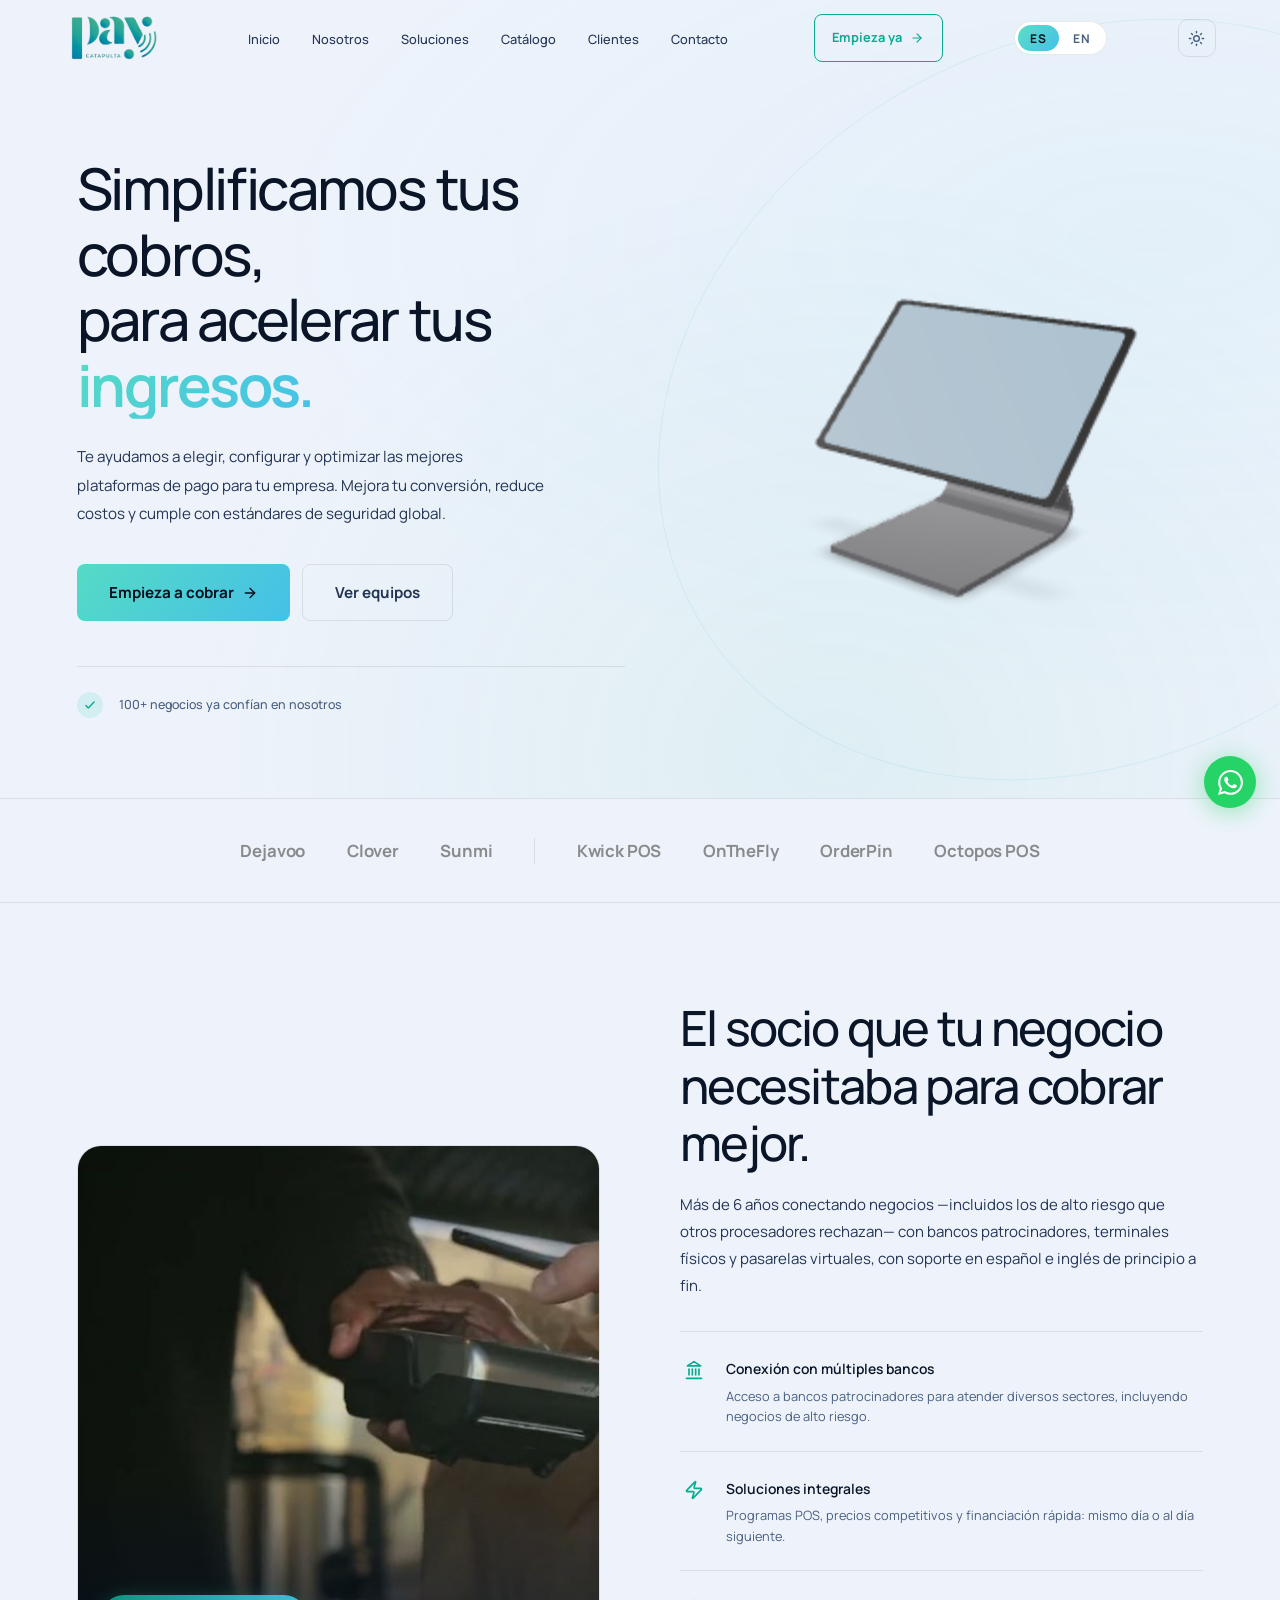
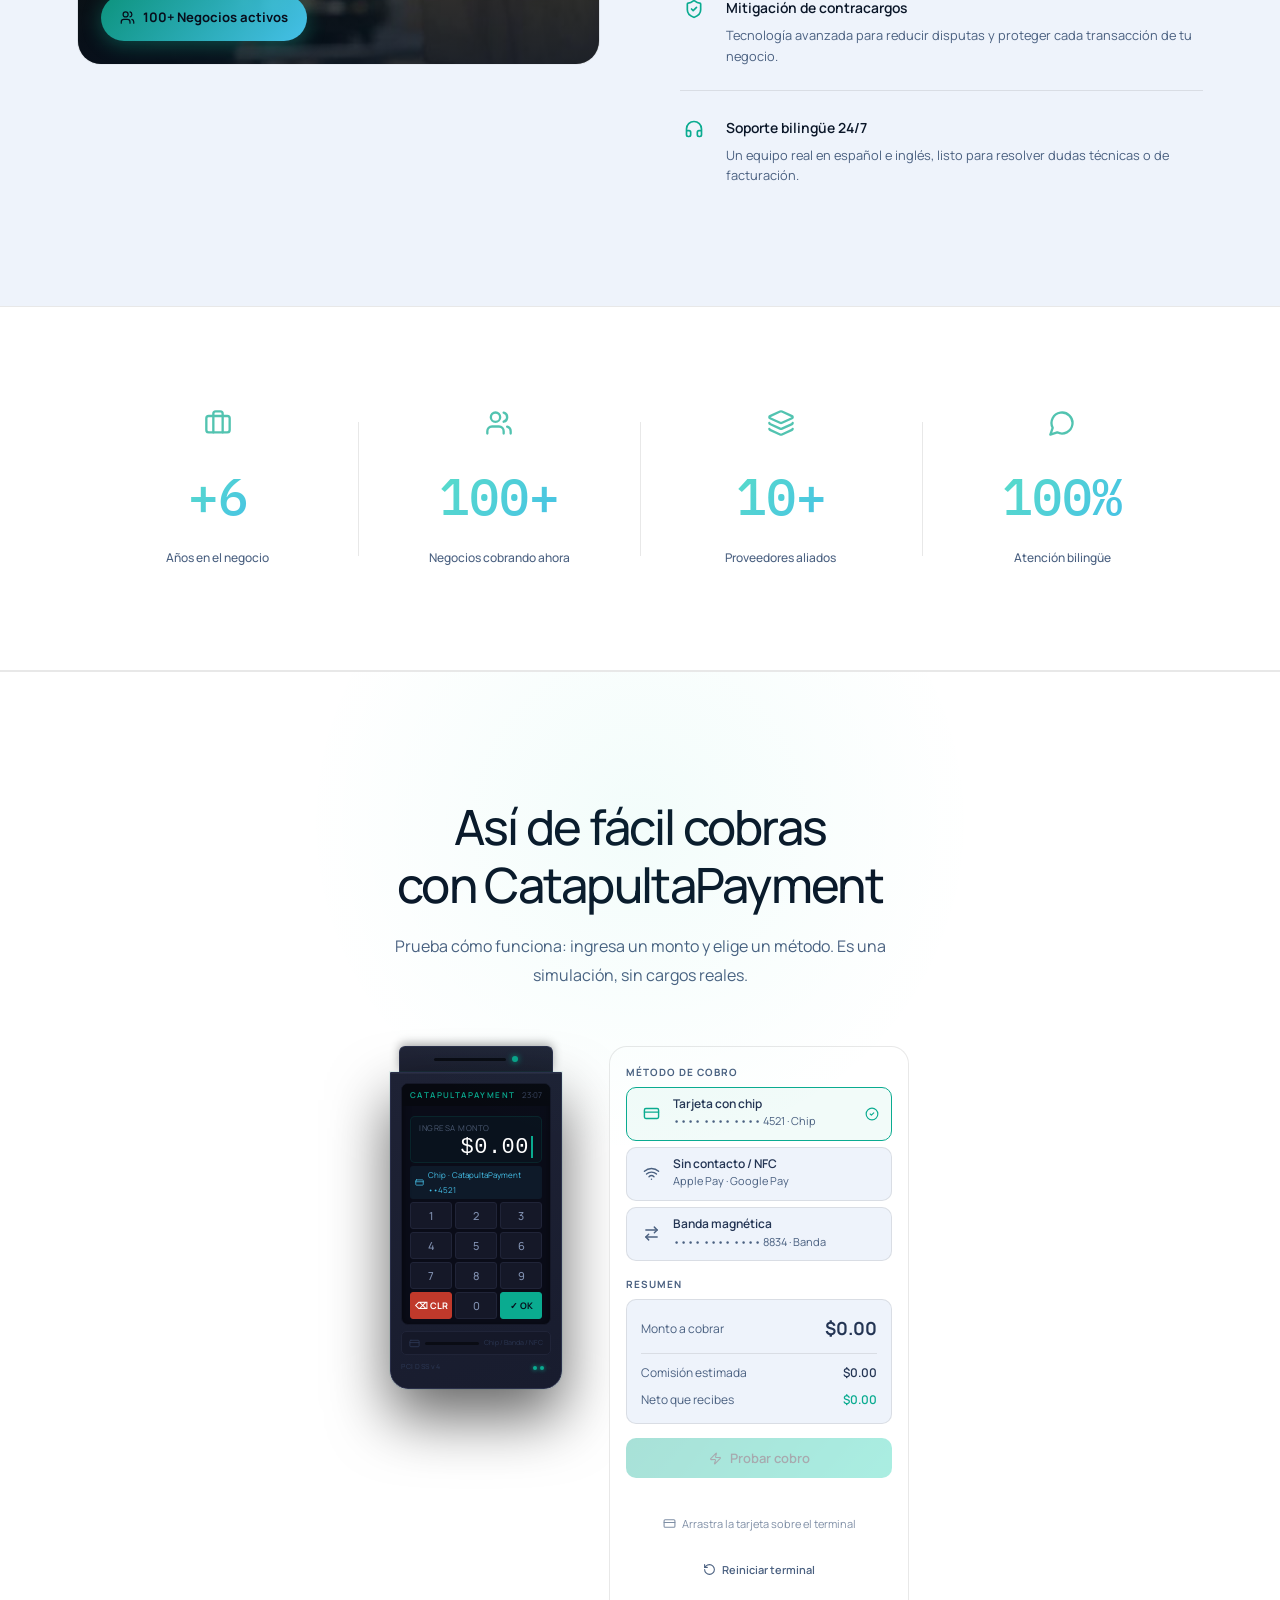
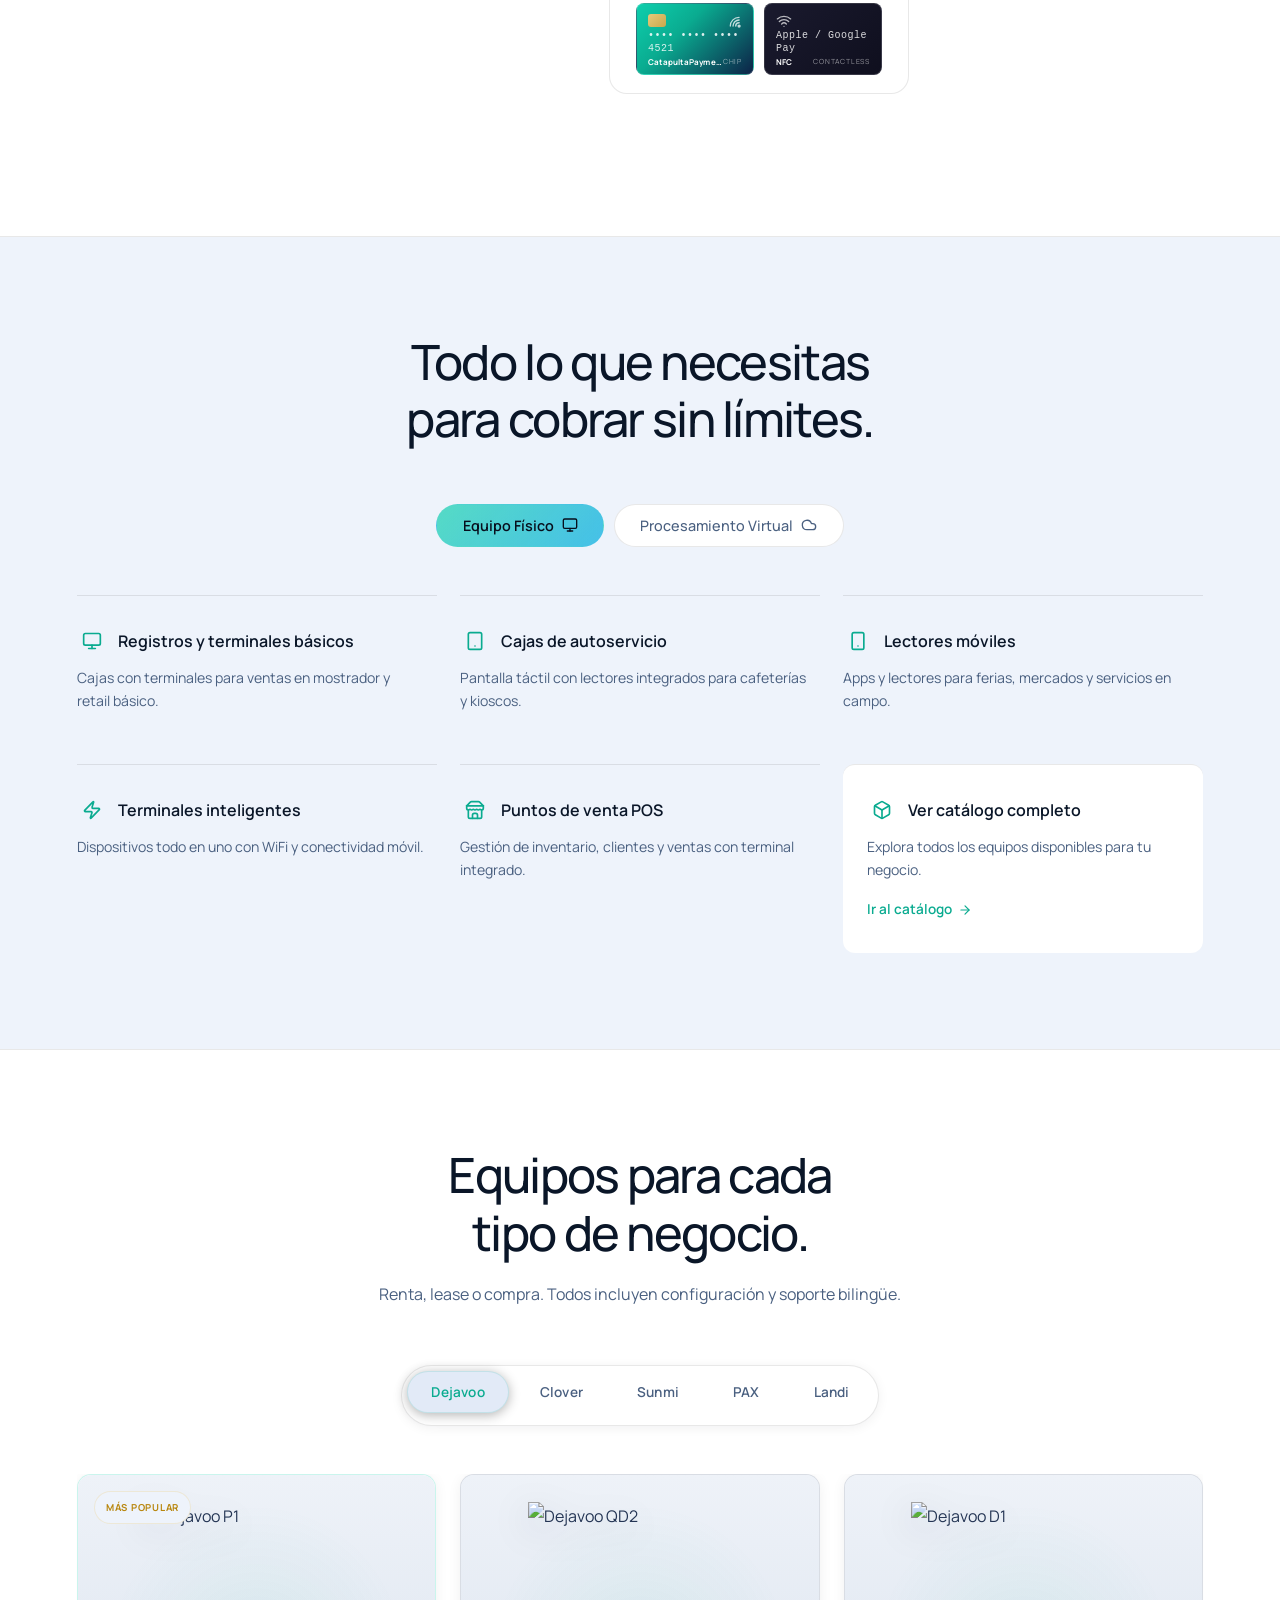
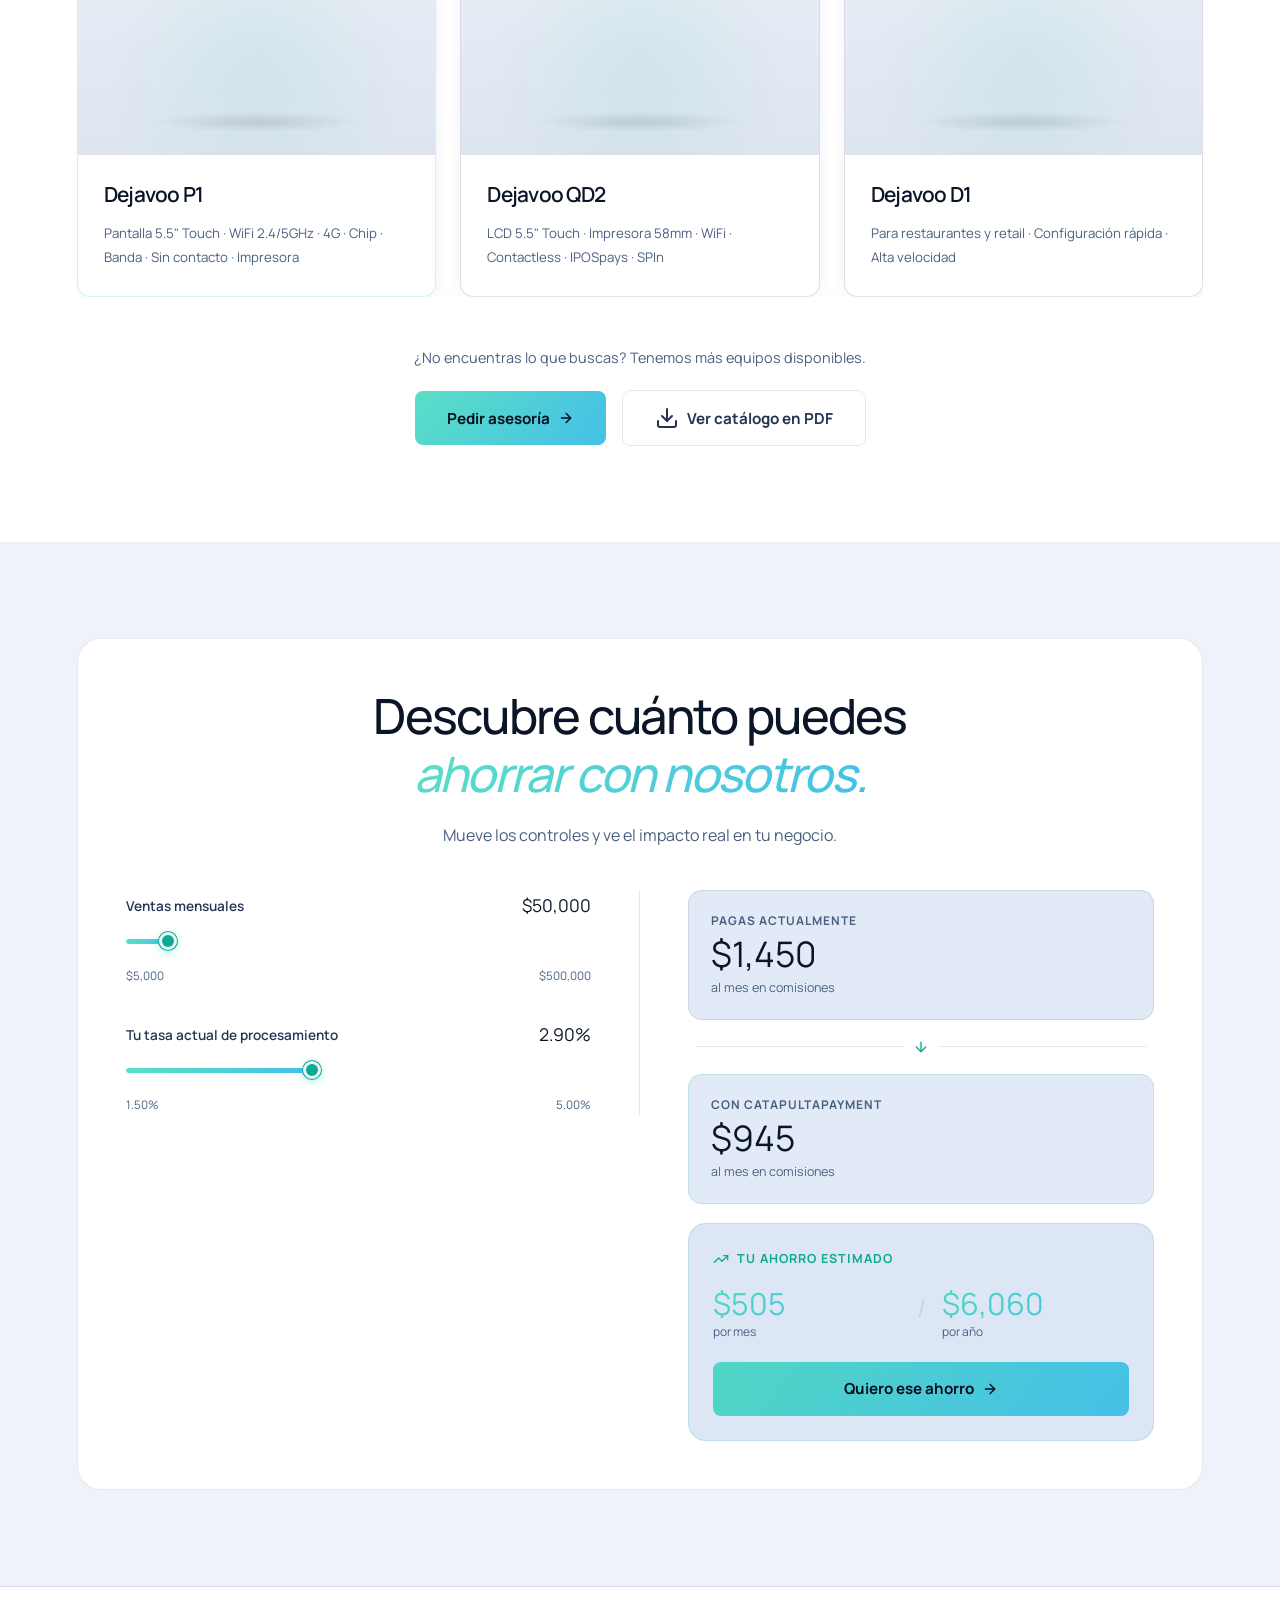
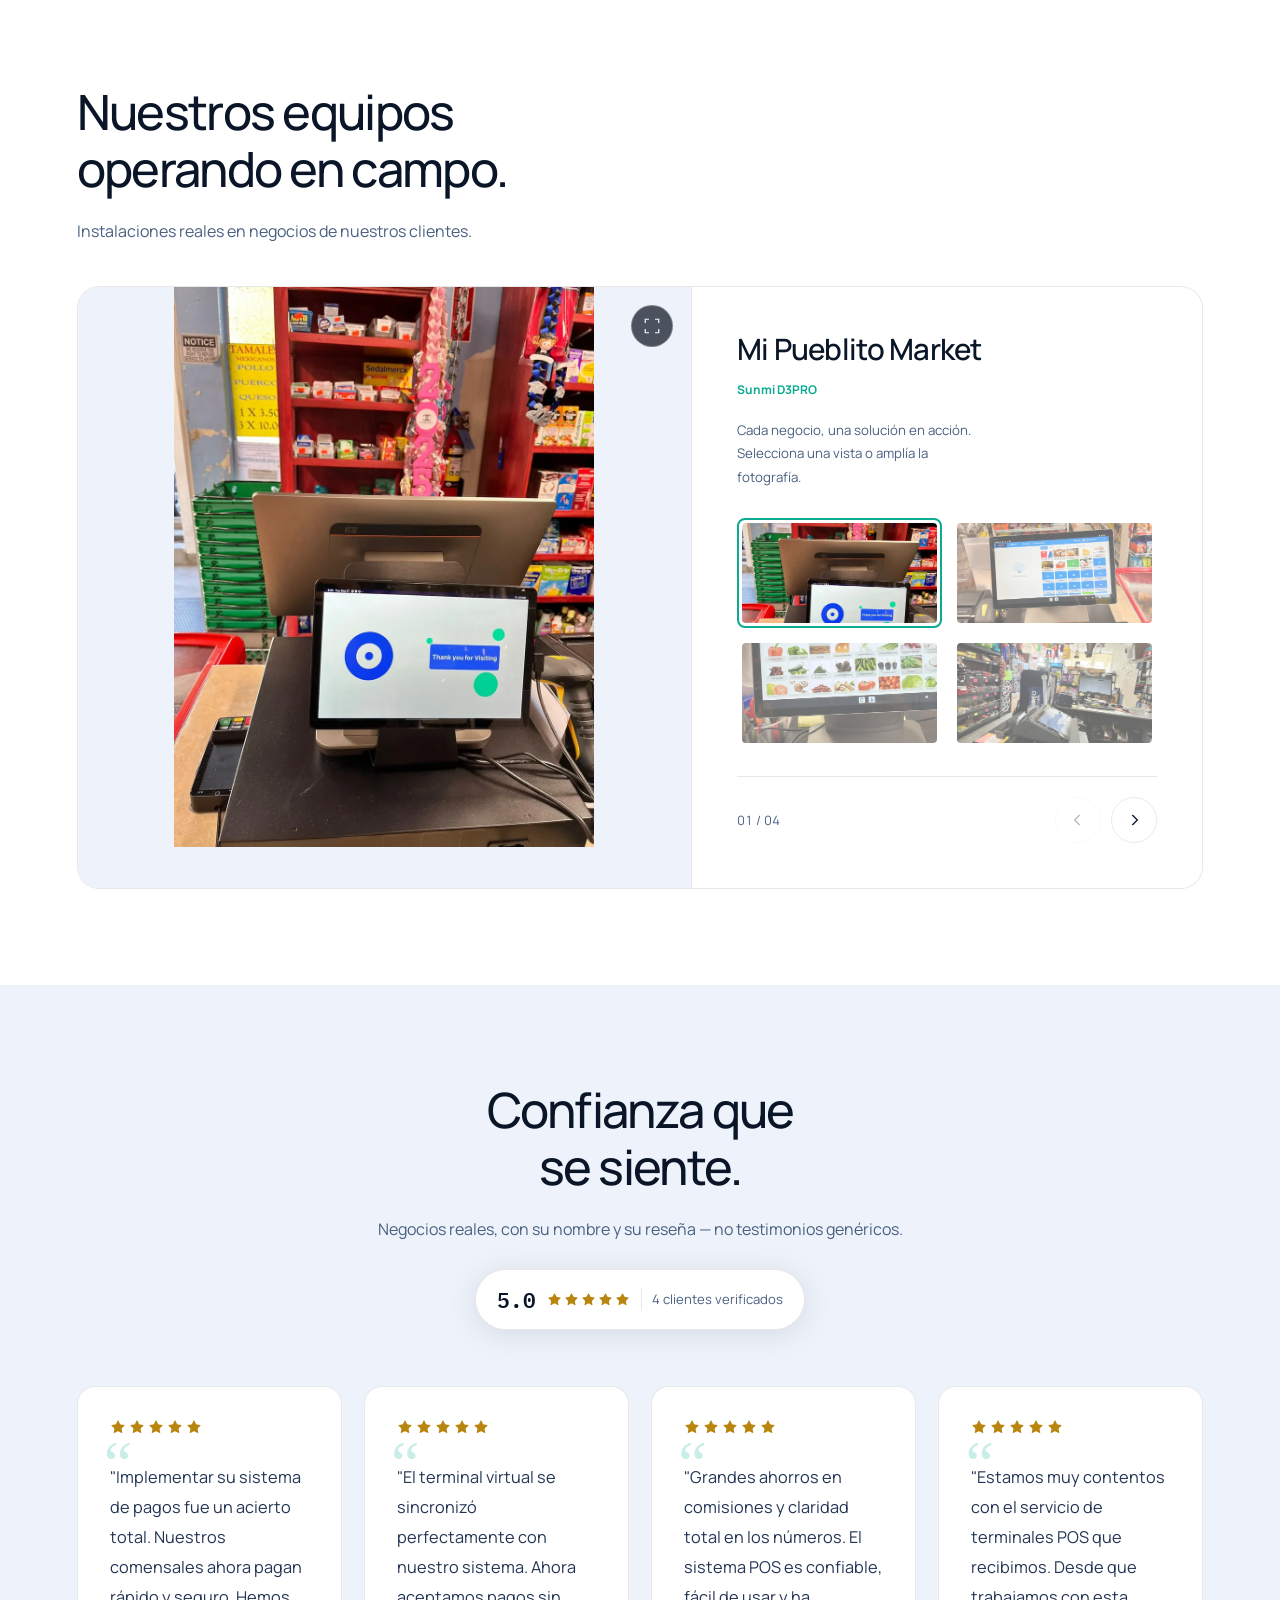
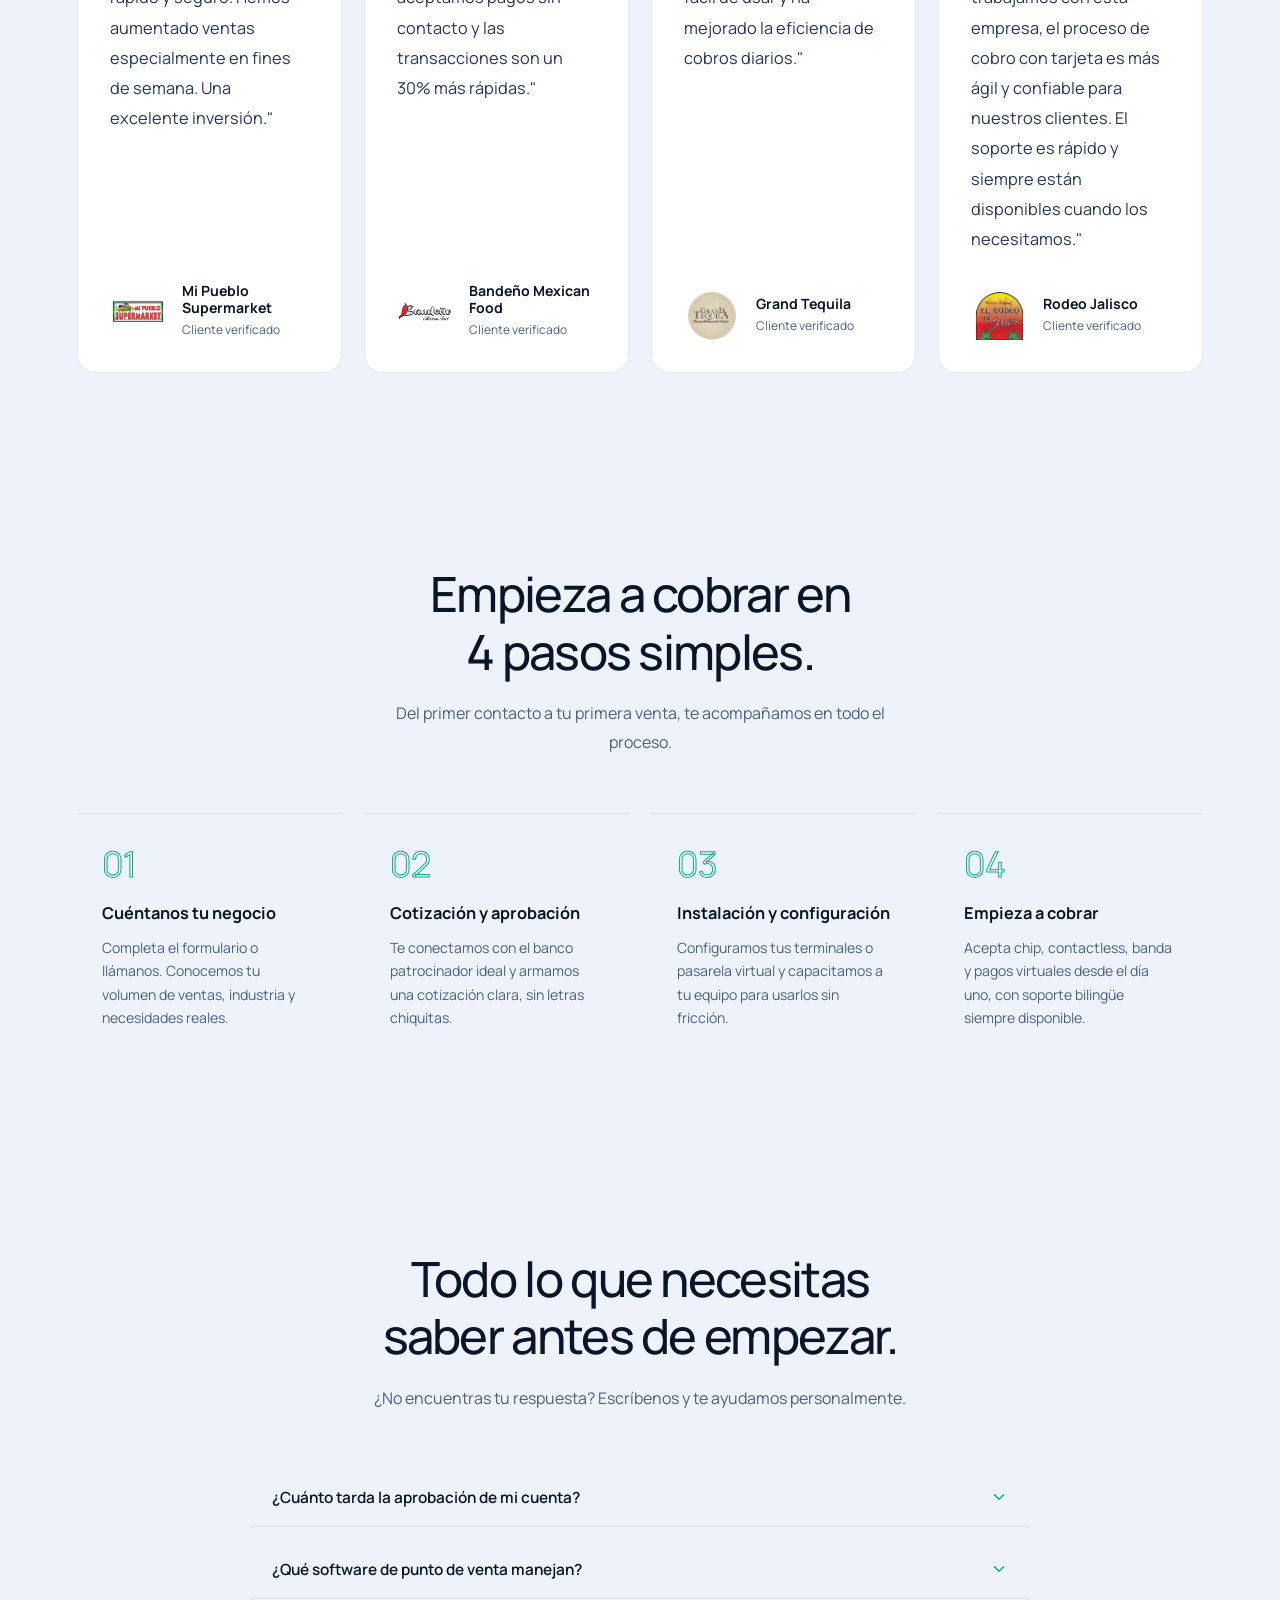
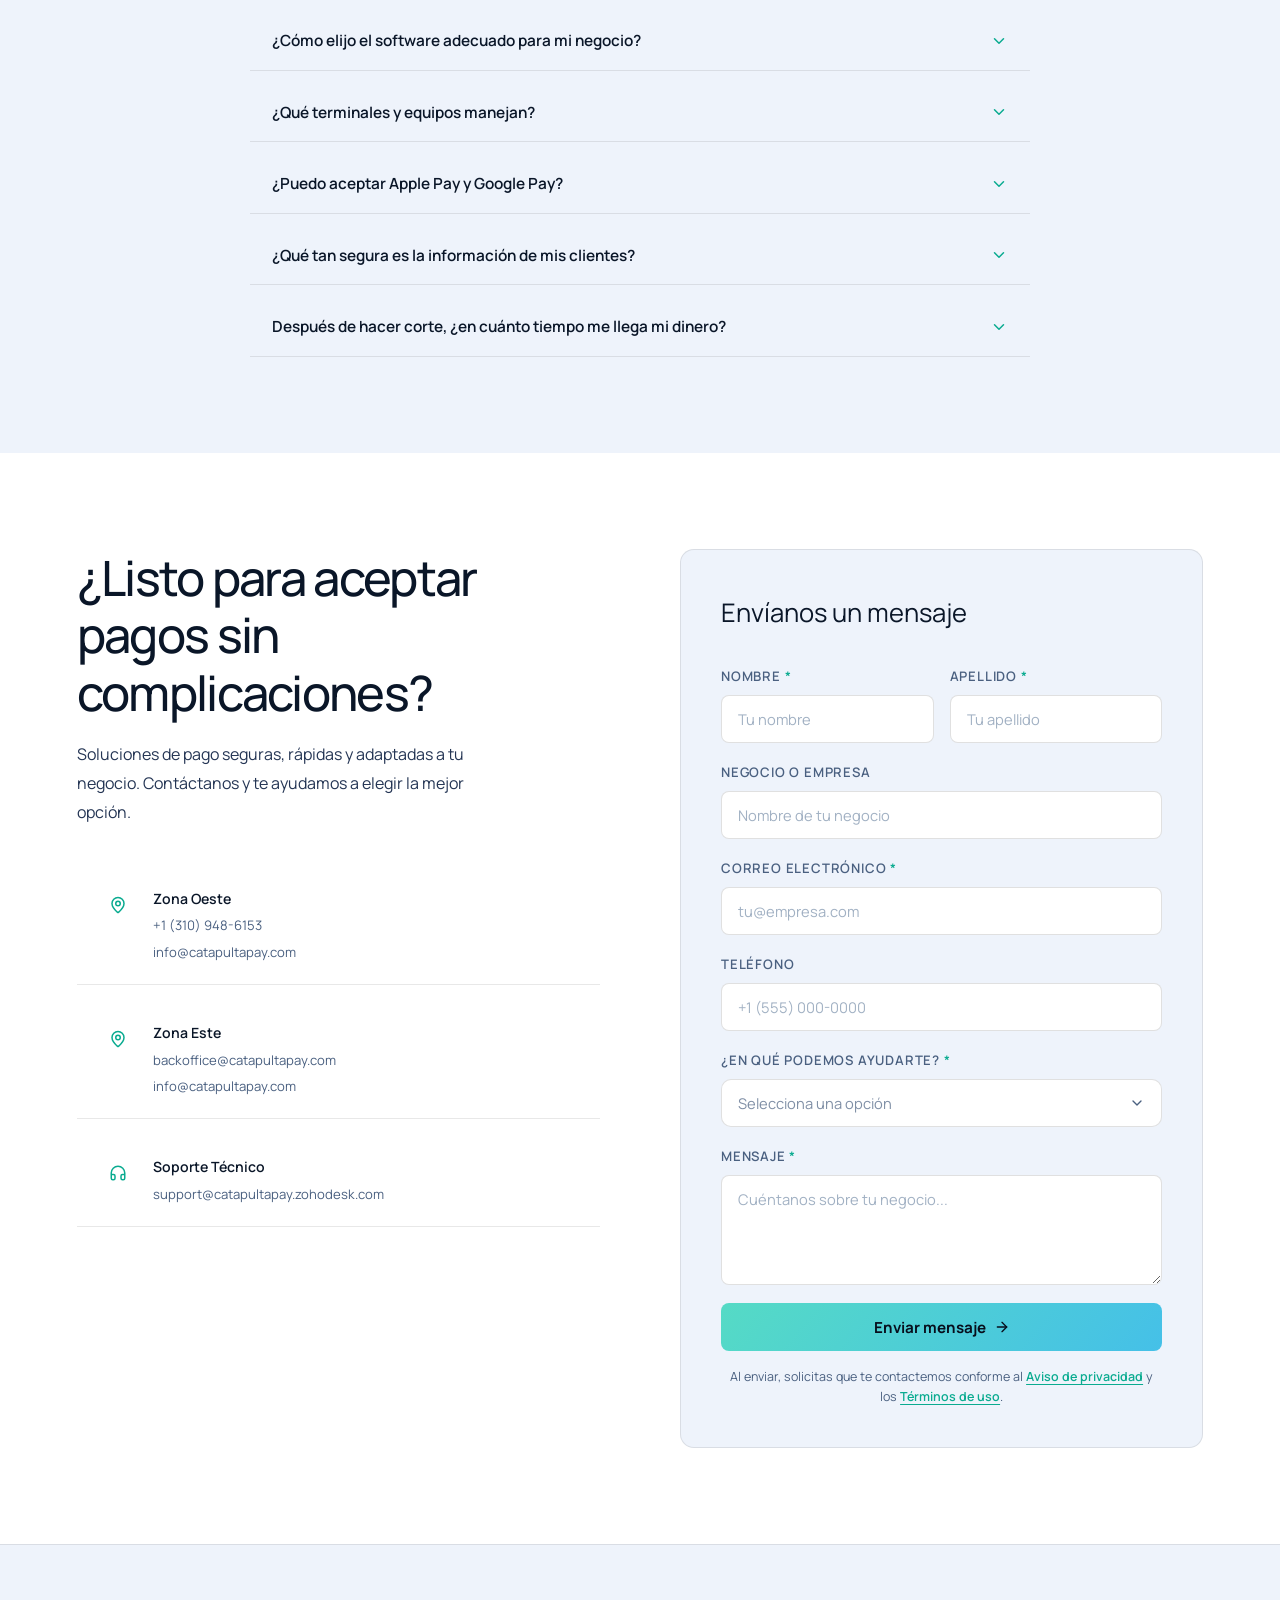
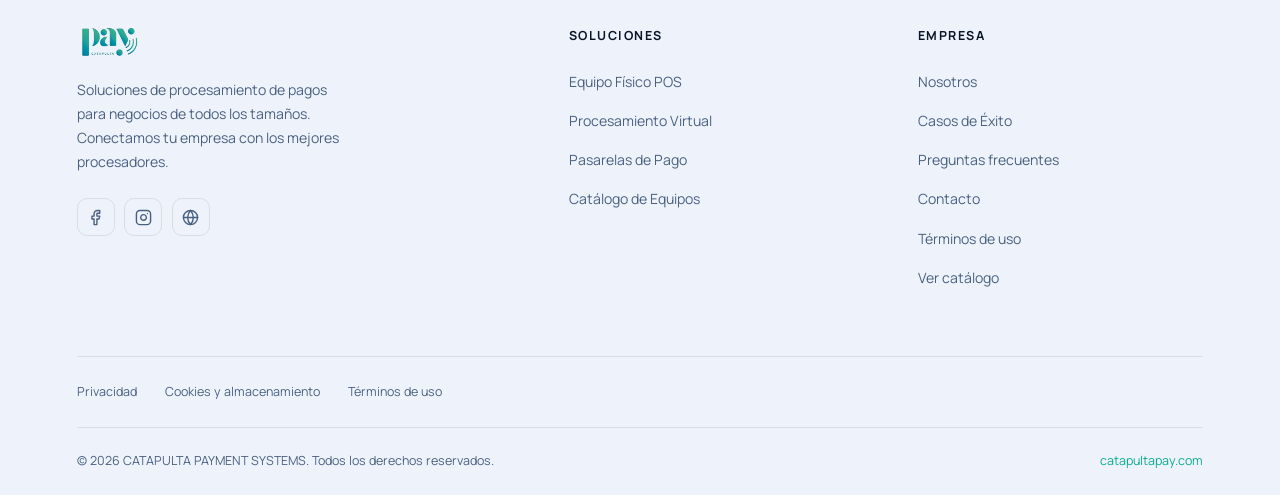
==== commit fc84fb8a: "Corregir que el titulo del hero desaparecia ~2s despues de cargar fill:'backwards' solo sostiene el " ====
--- a/en/index.html
+++ b/en/index.html
@@ -42,12 +42,12 @@
 <link rel="manifest" href="/manifest.json" />
   <link rel="preload" href="/assets/fonts/design/manrope.woff2" as="font" type="font/woff2" crossorigin />
   <!-- Lucide Icons CDN -->
-<script src="/assets/js/icons.js?v=60" defer></script>
-<link rel="stylesheet" href="/assets/css/terminal-icons.css?v=60" />
+<script src="/assets/js/icons.js?v=61" defer></script>
+<link rel="stylesheet" href="/assets/css/terminal-icons.css?v=61" />
   <!-- Styles -->
-  <link rel="stylesheet" href="/styles.css?v=60" />
-  <link rel="stylesheet" href="/design.css?v=60" />
-  <link rel="stylesheet" href="/page-state.css?v=60" />
+  <link rel="stylesheet" href="/styles.css?v=61" />
+  <link rel="stylesheet" href="/design.css?v=61" />
+  <link rel="stylesheet" href="/page-state.css?v=61" />
 <link rel="preload" href="/assets/icons/logo-site.webp" as="image" fetchpriority="high">
 
 <!-- Structured data -->
@@ -248,7 +248,7 @@
       <p class="loader-tagline">Pagos simples. Negocios que crecen.</p>
     </div>
   </div>
-  <script src="/loading.js?v=60"></script>
+  <script src="/loading.js?v=61"></script>
 
   <!-- ── NAVBAR ── -->
   <nav id="nav" aria-label="Main navigation">
@@ -1893,9 +1893,9 @@
        perezosa desde script.js (initHeroModel) para no competir por ancho de
        banda ni CPU con el contenido crítico durante la carga inicial. -->
   <!-- Formulario de contacto: envía a mail/send.php (SMTP propio vía IONOS) -->
-  <script src="/runtime.js?v=60" defer></script>
-  <script src="/script.js?v=60" defer></script>
-  <script src="/assets/js/custom-select.js?v=60" defer></script>
+  <script src="/runtime.js?v=61" defer></script>
+  <script src="/script.js?v=61" defer></script>
+  <script src="/assets/js/custom-select.js?v=61" defer></script>
   <a href="https://wa.me/13109486153?text=Hello%2C+I%27m+interested+in+CatapultaPayment"
    class="whatsapp-float" target="_blank" rel="noopener noreferrer" aria-label="WhatsApp">
   <svg viewBox="0 0 24 24" xmlns="http://www.w3.org/2000/svg">
@@ -1909,8 +1909,8 @@
   </svg>
 </button>
 
-<script src="/i18n.js?v=60" defer></script>
-<script src="/design.js?v=60" defer></script>
+<script src="/i18n.js?v=61" defer></script>
+<script src="/design.js?v=61" defer></script>
 
 
 <script>
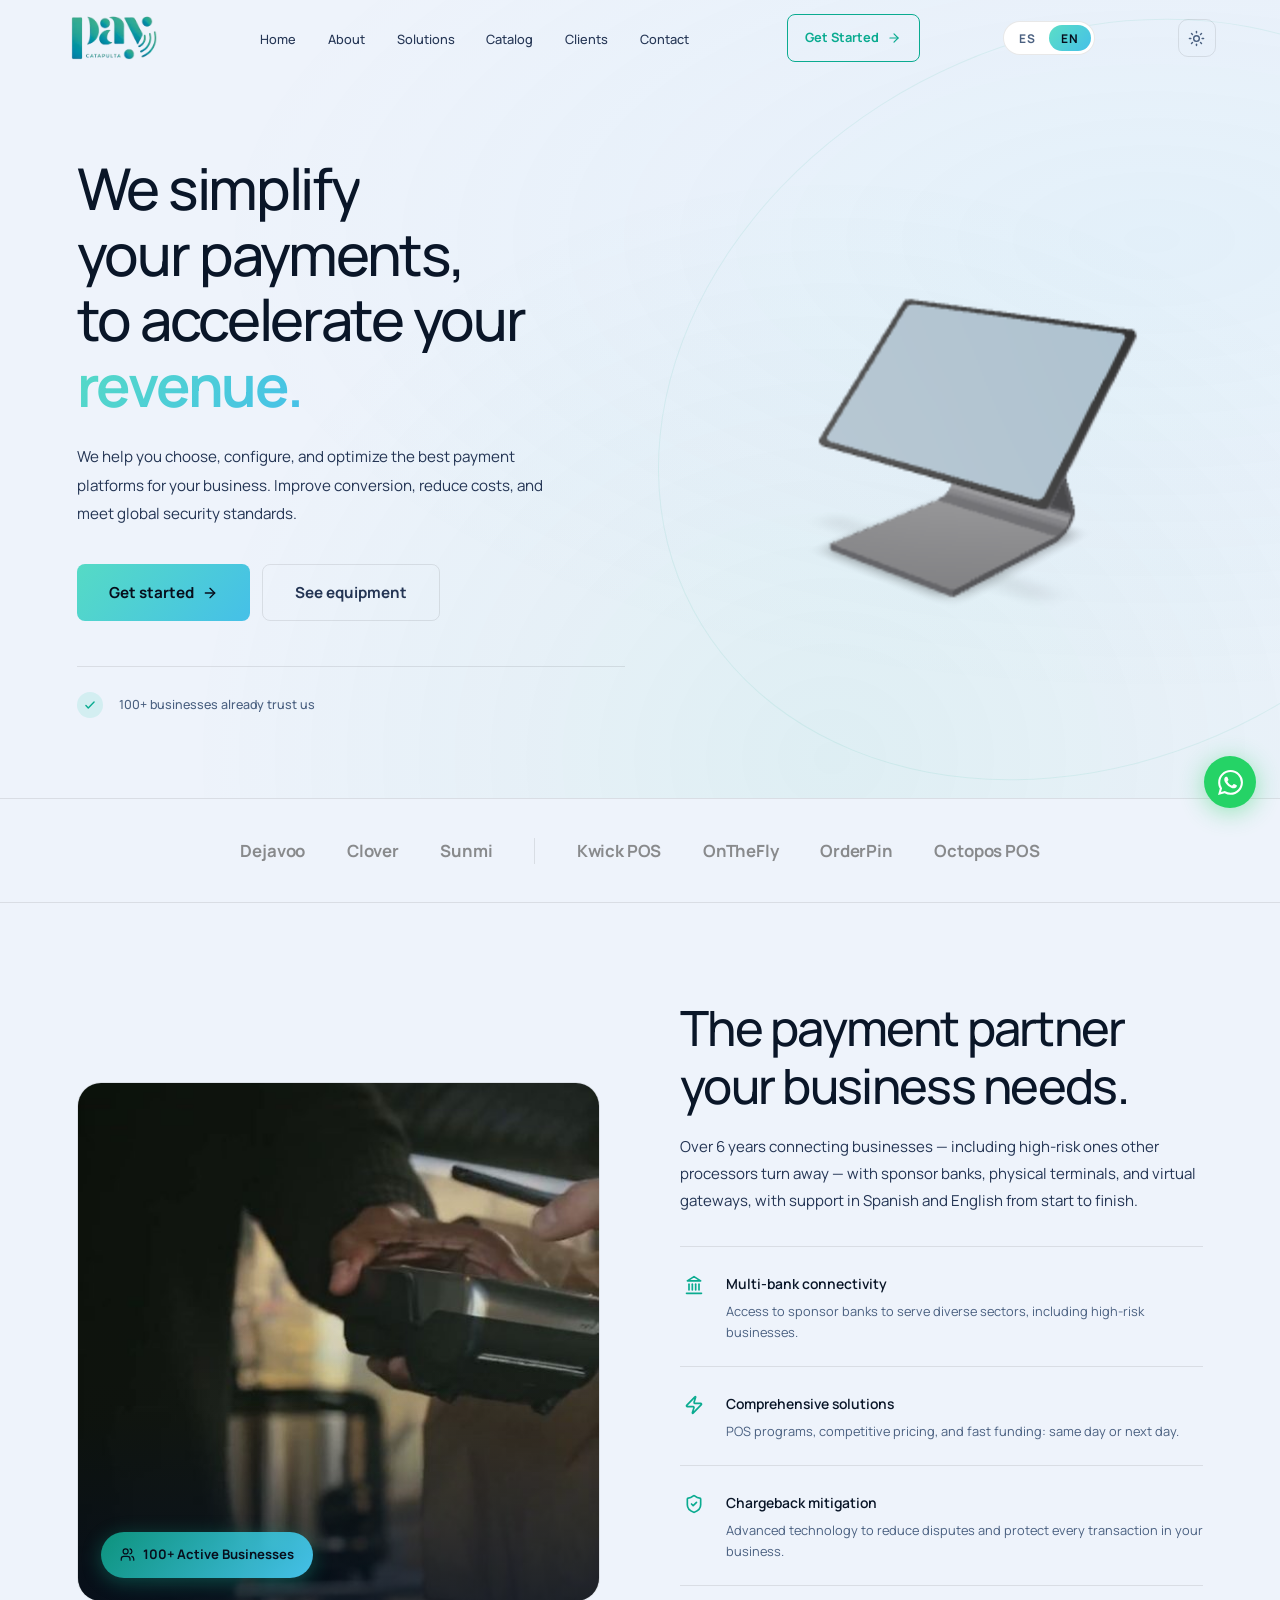
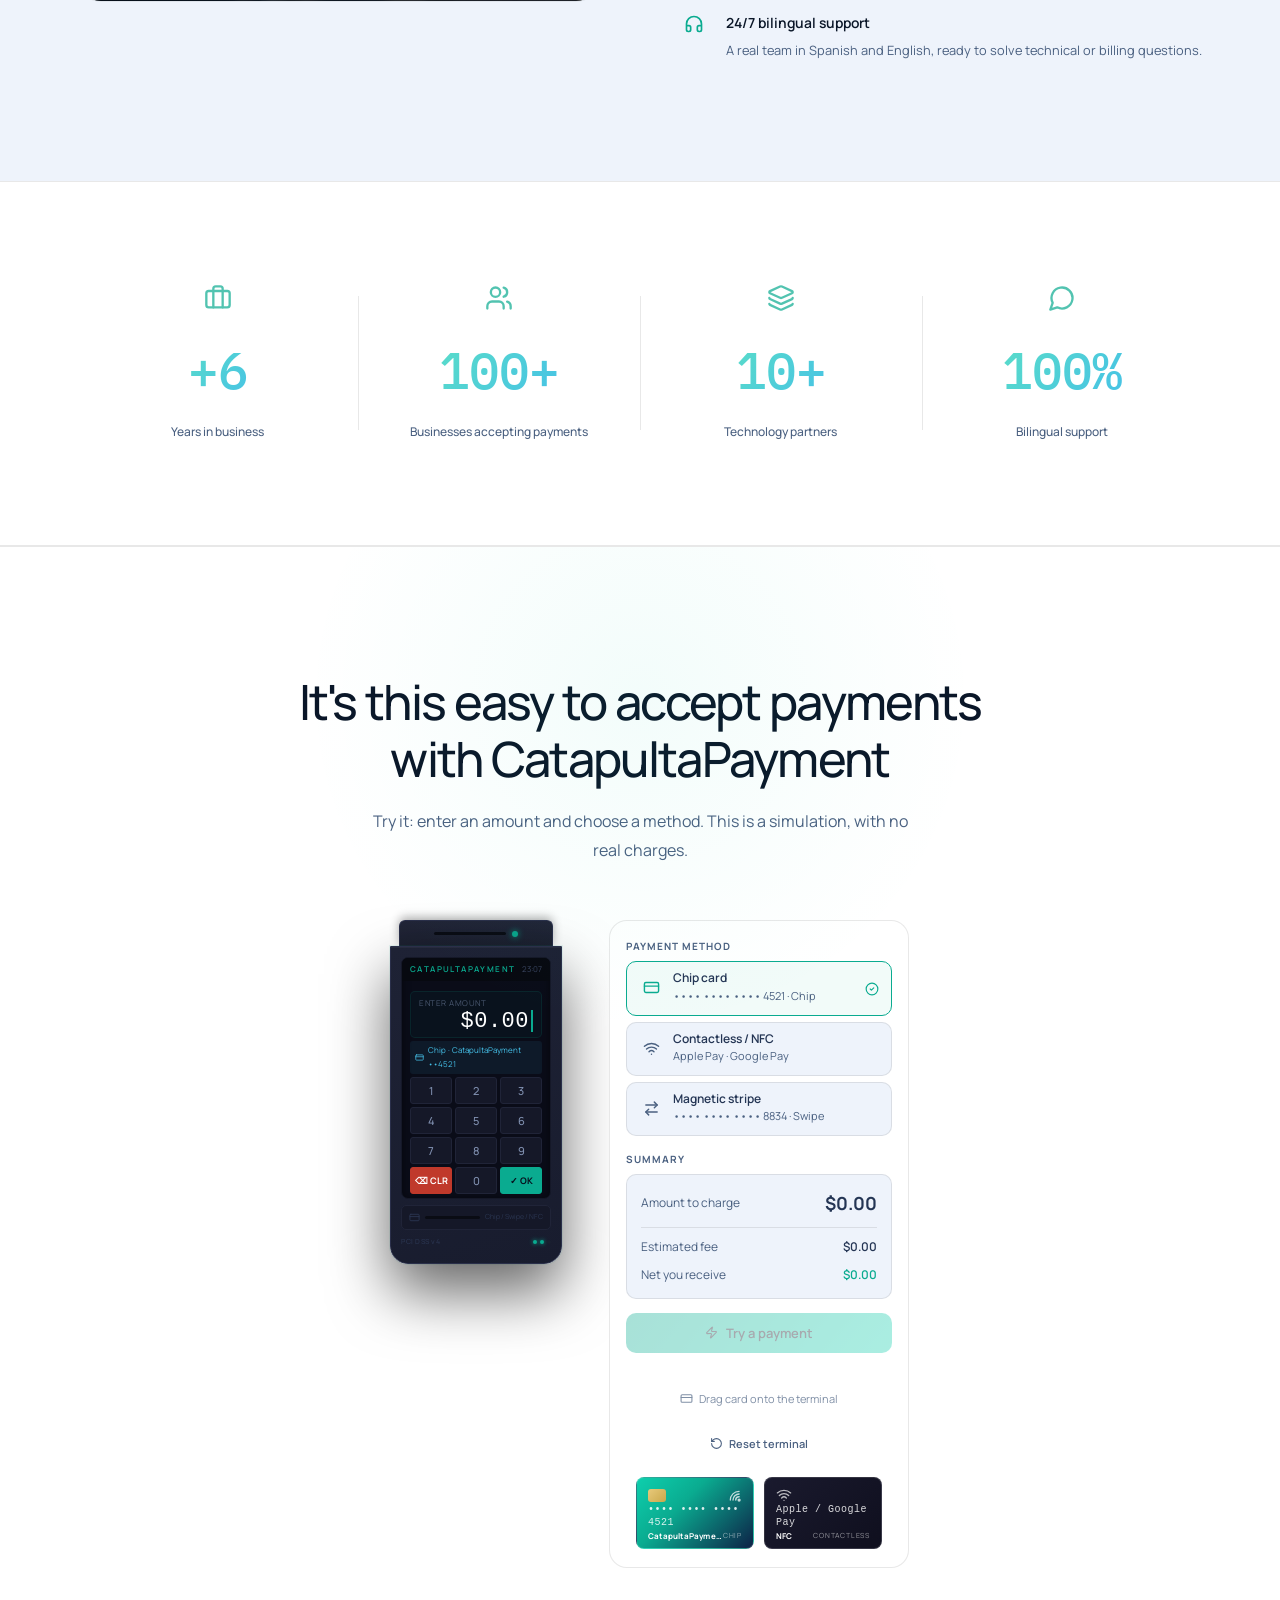
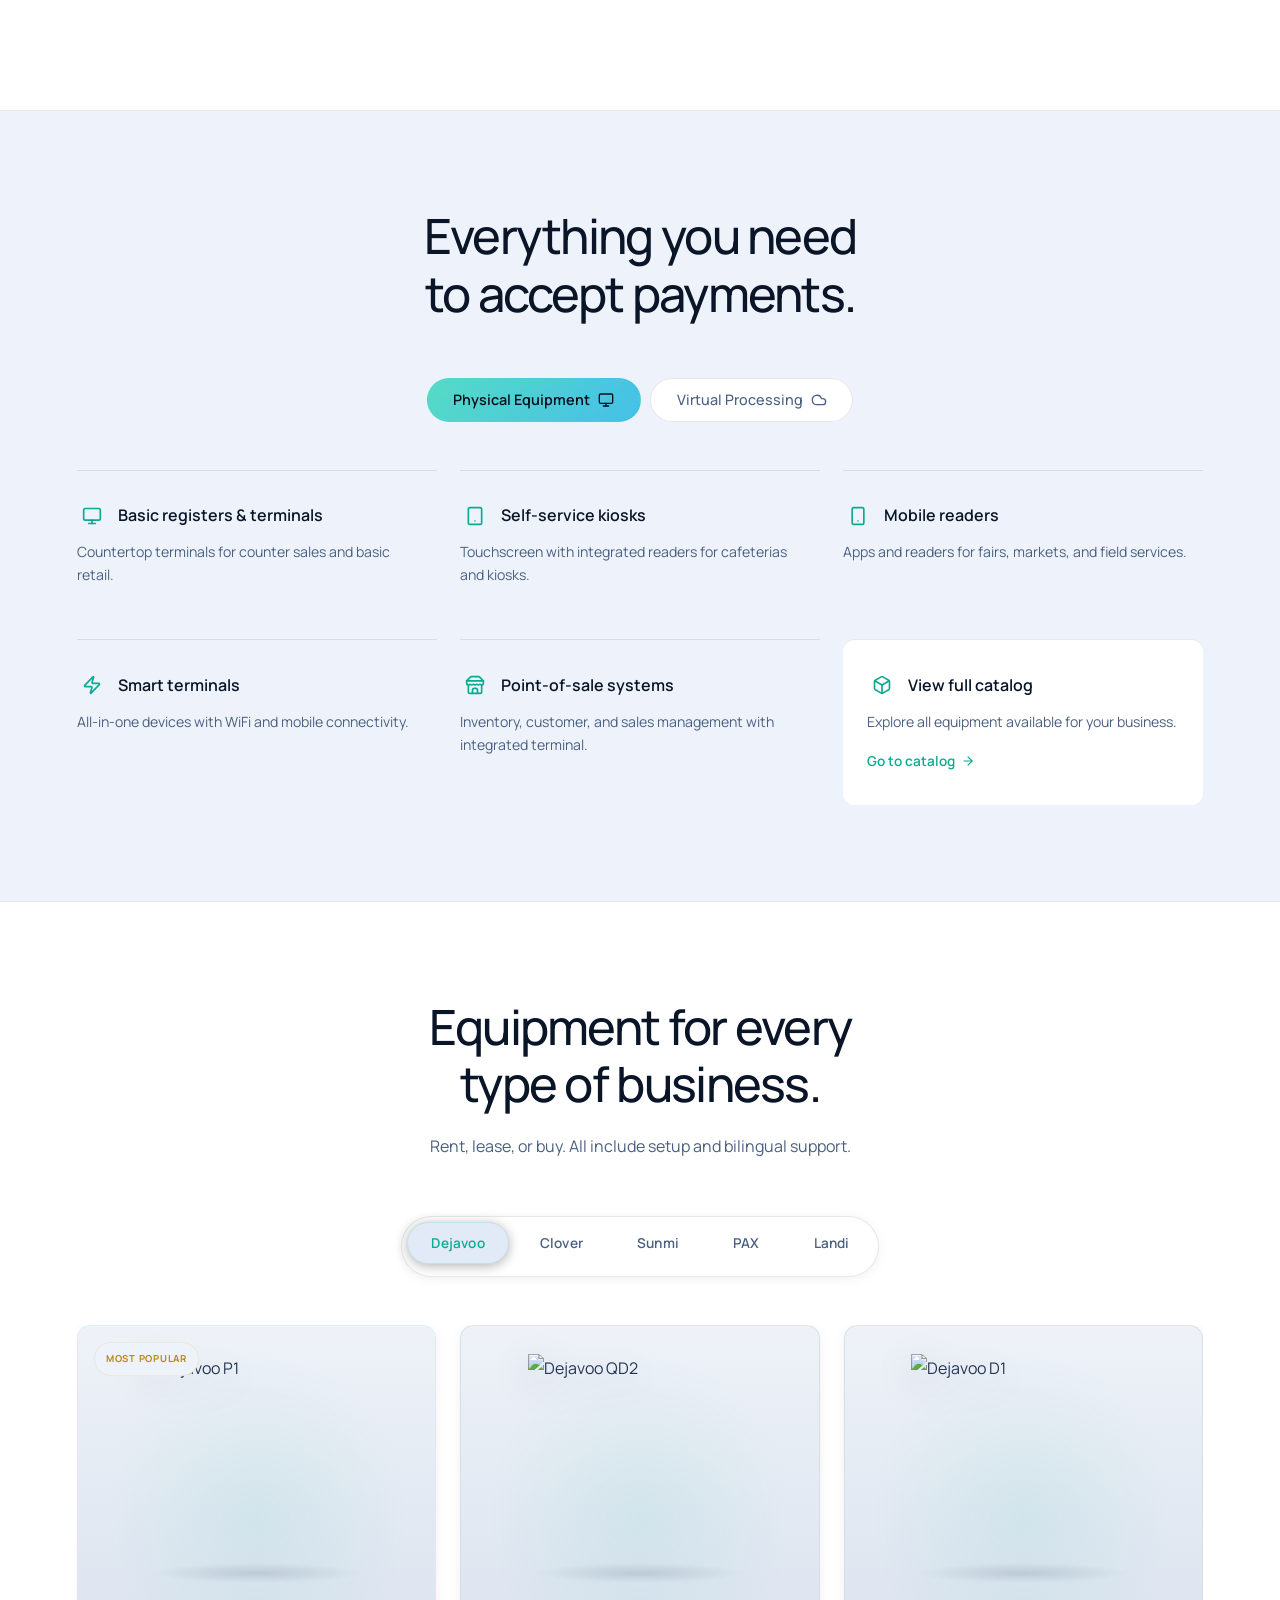
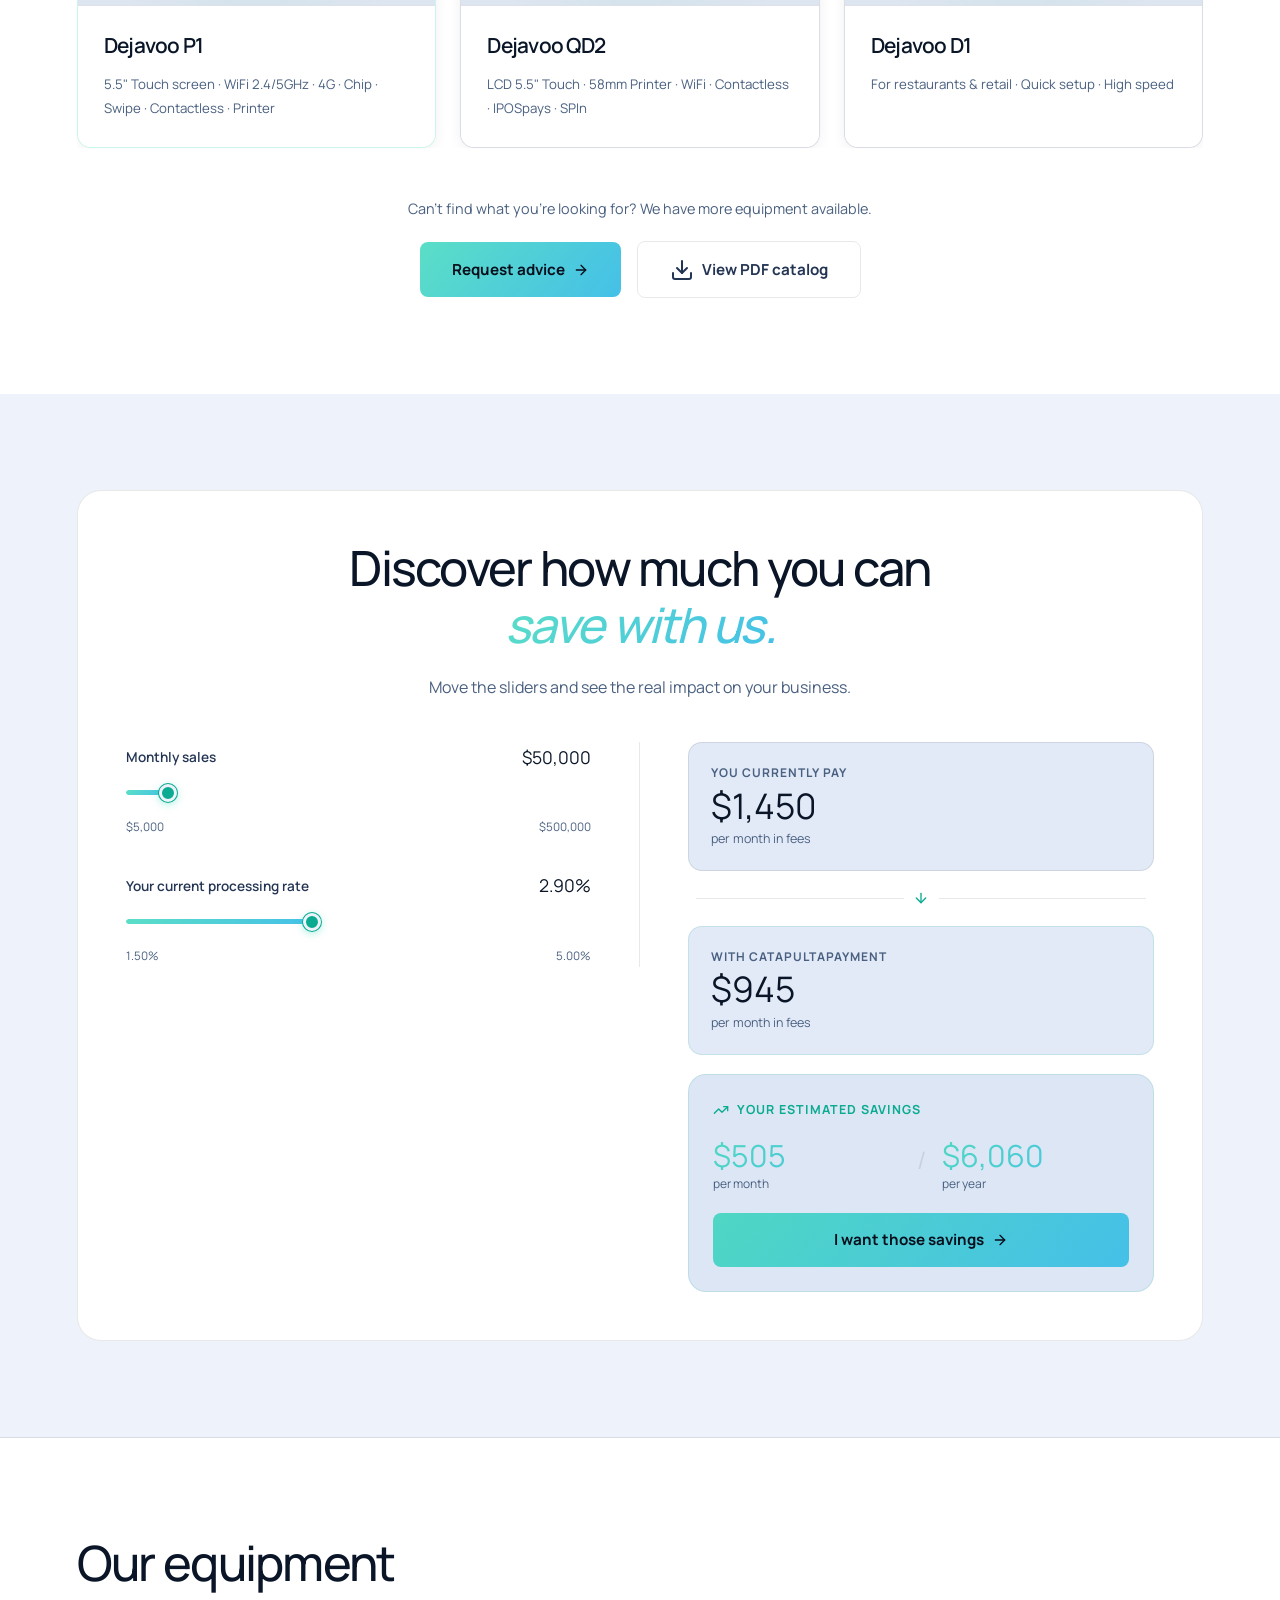
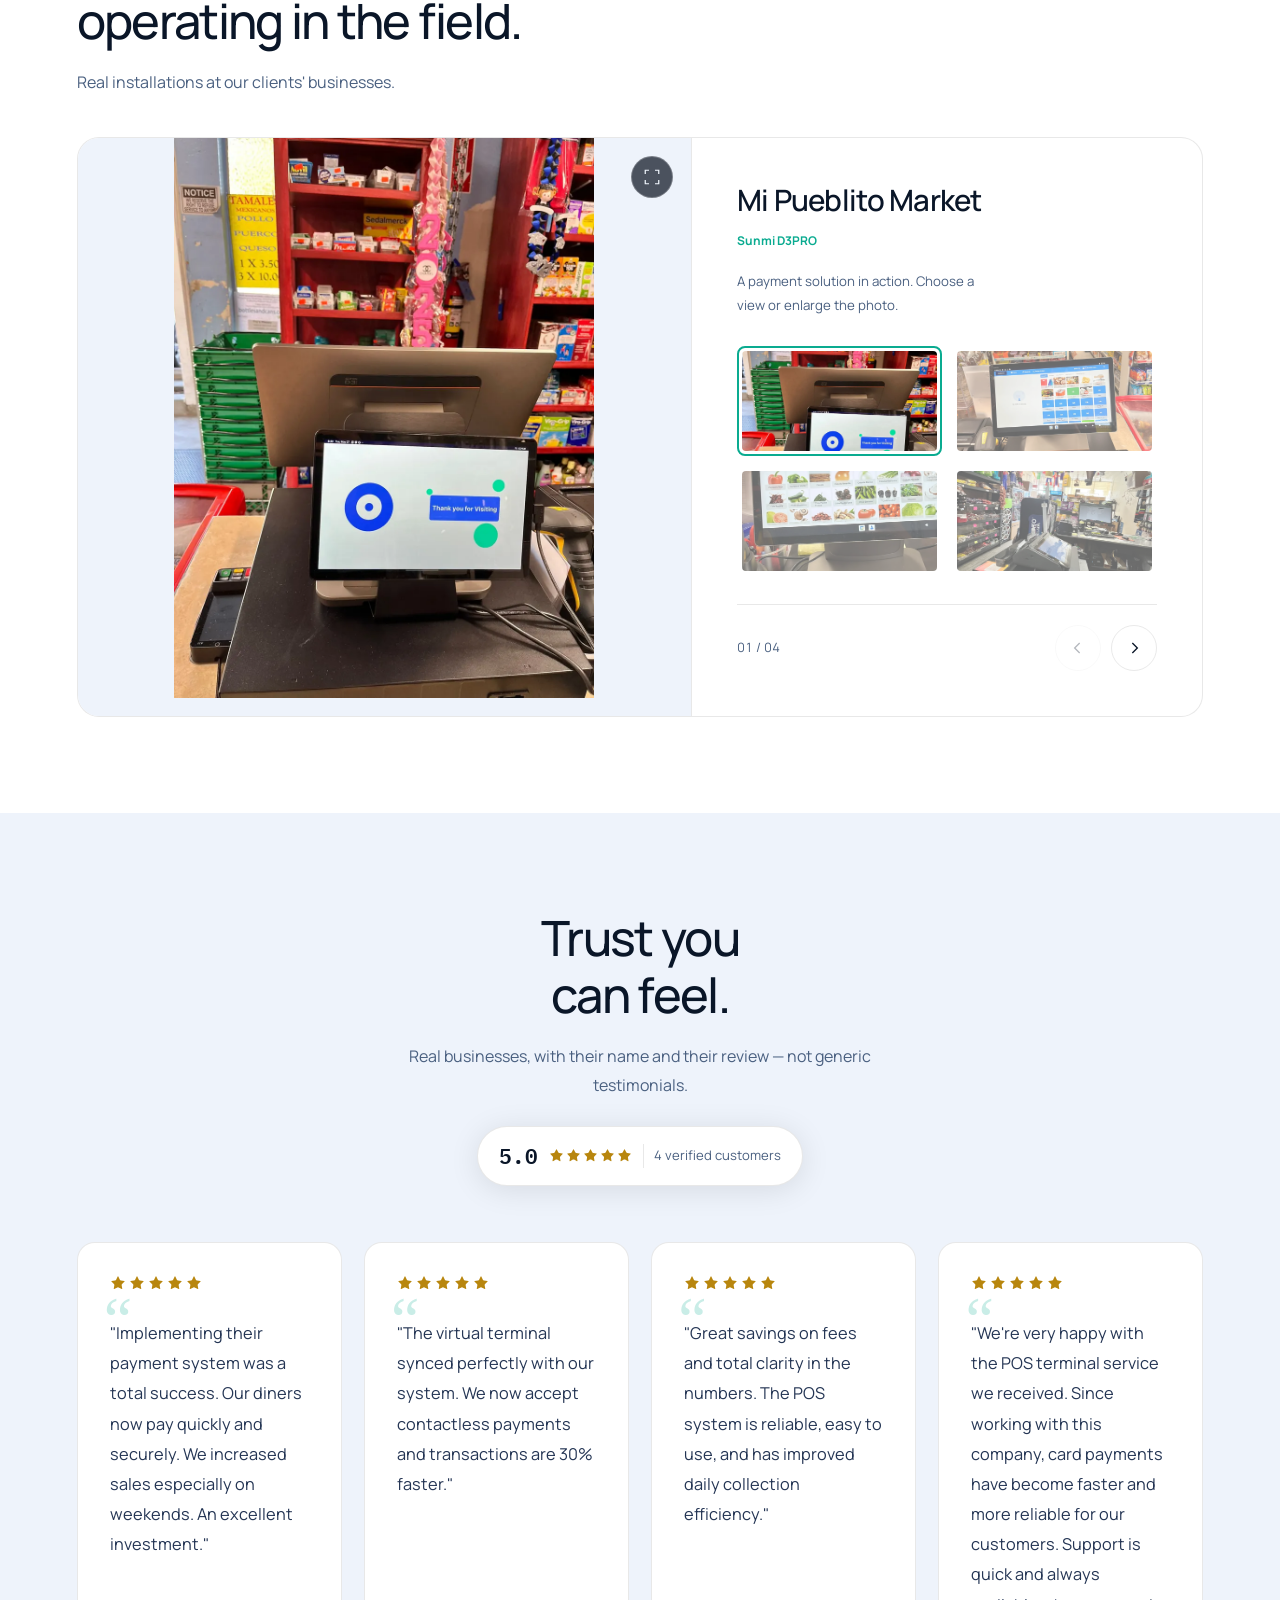
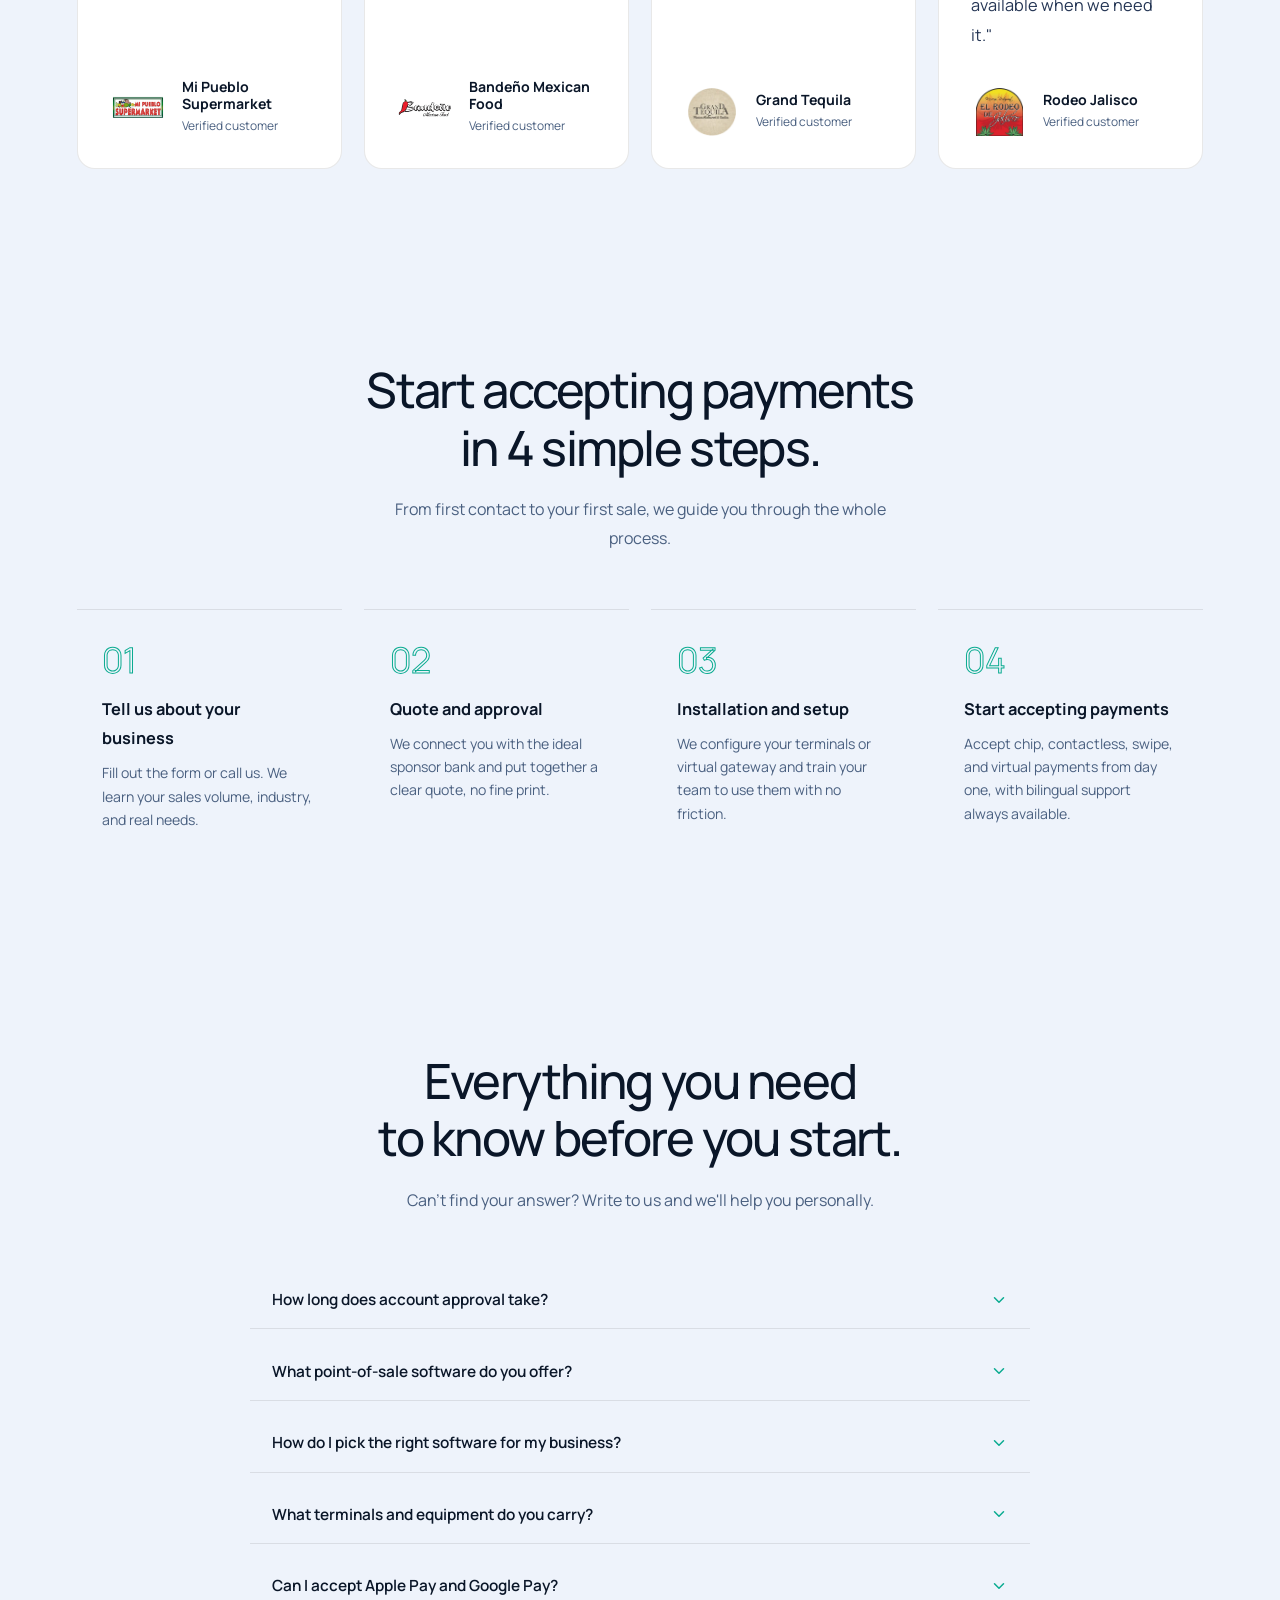
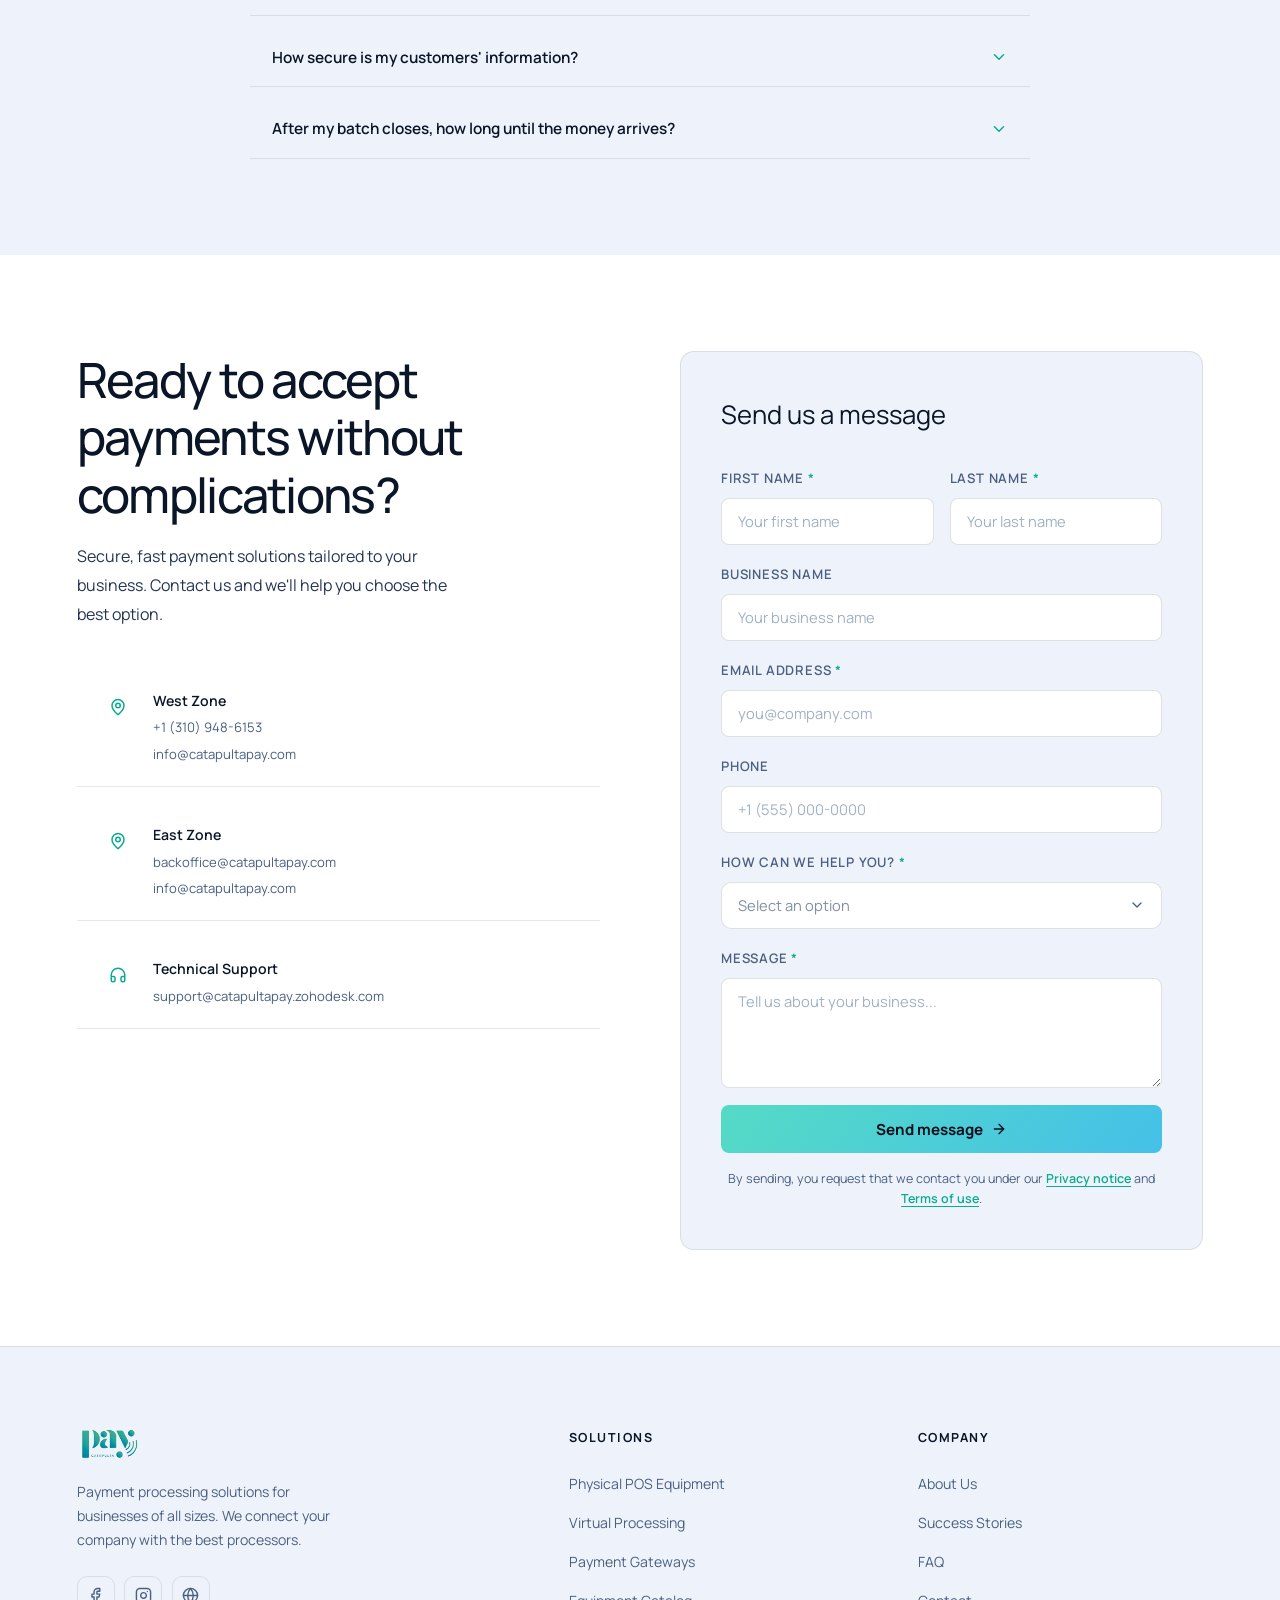
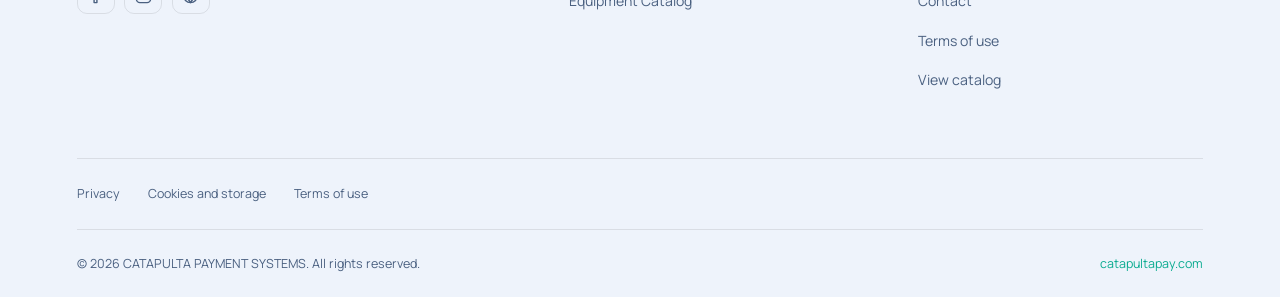
==== commit 8e35b25a: "Mejorar videos animados y corregir idiomas y SEO" ====
--- a/en/index.html
+++ b/en/index.html
@@ -6,16 +6,16 @@
   <meta name="description" content="POS terminals, online payments and support in Spanish and English for businesses in the United States. Explore equipment and contact CatapultaPayment." />
     <meta name="robots" content="index, follow, max-image-preview:large, max-snippet:-1, max-video-preview:-1" />
   <meta name="theme-color" content="#eef3fb" />
-  <link rel="canonical" href="https://catapultapay.com/en" />
+  <link rel="canonical" href="https://catapultapay.com/en/" />
   <link rel="alternate" hreflang="es" href="https://catapultapay.com/" />
-  <link rel="alternate" hreflang="en" href="https://catapultapay.com/en" />
+  <link rel="alternate" hreflang="en" href="https://catapultapay.com/en/" />
   <link rel="alternate" hreflang="x-default" href="https://catapultapay.com/" />
   <link rel="sitemap" type="application/xml" href="/sitemap.xml" />
-  <link rel="alternate" type="text/plain" href="/llms.txt" title="Resumen de CatapultaPayment para asistentes de IA" />
+  <link rel="alternate" type="text/plain" href="/llms.txt" title="CatapultaPayment summary for AI assistants" />
 
   <!-- Open Graph / Facebook -->
   <meta property="og:type" content="website" />
-  <meta property="og:url" content="https://catapultapay.com/en" />
+  <meta property="og:url" content="https://catapultapay.com/en/" />
   <meta property="og:site_name" content="CatapultaPayment" />
   <meta property="og:locale" content="en_US" />
   <meta property="og:locale:alternate" content="es_MX" />
@@ -42,12 +42,12 @@
 <link rel="manifest" href="/manifest.json" />
   <link rel="preload" href="/assets/fonts/design/manrope.woff2" as="font" type="font/woff2" crossorigin />
   <!-- Lucide Icons CDN -->
-<script src="/assets/js/icons.js?v=61" defer></script>
-<link rel="stylesheet" href="/assets/css/terminal-icons.css?v=61" />
+<script src="/assets/js/icons.js?v=62" defer></script>
+<link rel="stylesheet" href="/assets/css/terminal-icons.css?v=62" />
   <!-- Styles -->
-  <link rel="stylesheet" href="/styles.css?v=61" />
-  <link rel="stylesheet" href="/design.css?v=61" />
-  <link rel="stylesheet" href="/page-state.css?v=61" />
+  <link rel="stylesheet" href="/styles.css?v=62" />
+  <link rel="stylesheet" href="/design.css?v=62" />
+  <link rel="stylesheet" href="/page-state.css?v=62" />
 <link rel="preload" href="/assets/icons/logo-site.webp" as="image" fetchpriority="high">
 
 <!-- Structured data -->
@@ -62,7 +62,7 @@
       "url": "https://catapultapay.com/",
       "logo": "https://catapultapay.com/imagecata.png",
       "image": "https://catapultapay.com/assets/images/og-cover.jpg",
-      "description": "B2B payment processing solutions: POS terminals, virtual gateways, and bilingual support for businesses of all sizes in the US.",
+      "description": "POS terminals, online payments and support in Spanish and English for businesses in the United States. Explore equipment and contact CatapultaPayment.",
       "telephone": "+1-310-948-6153",
       "email": "info@catapultapay.com",
       "sameAs": [
@@ -97,11 +97,11 @@
     },
     {
       "@type": "WebPage",
-      "@id": "https://catapultapay.com/en#webpage",
-      "url": "https://catapultapay.com/en",
+      "@id": "https://catapultapay.com/en/#webpage",
+      "url": "https://catapultapay.com/en/",
       "name": "POS Terminals & Payment Processing in the US | CatapultaPayment",
       "description": "POS terminals, online payments and support in Spanish and English for businesses in the United States. Explore equipment and contact CatapultaPayment.",
-      "inLanguage": "en",
+      "inLanguage": "en-US",
       "isPartOf": {
         "@id": "https://catapultapay.com/#website"
       },
@@ -112,14 +112,14 @@
         "@id": "https://catapultapay.com/#payment-services"
       },
       "hasPart": {
-        "@id": "https://catapultapay.com/en#faq"
+        "@id": "https://catapultapay.com/en/#faq"
       }
     },
     {
       "@type": "Service",
       "@id": "https://catapultapay.com/#payment-services",
-      "name": "Procesamiento de pagos para negocios",
-      "serviceType": "Procesamiento de pagos B2B, terminales POS y pagos virtuales",
+      "name": "Business payment processing",
+      "serviceType": "B2B payment processing, POS terminals and online payments",
       "provider": {
         "@id": "https://catapultapay.com/#organization"
       },
@@ -127,25 +127,25 @@
         "@type": "Country",
         "name": "United States"
       },
-      "url": "https://catapultapay.com/#solutions",
+      "url": "https://catapultapay.com/en/#solutions",
       "hasOfferCatalog": {
         "@type": "OfferCatalog",
-        "name": "Soluciones de pago",
+        "name": "Payment solutions",
         "itemListElement": [
           {
             "@type": "Offer",
             "itemOffered": {
               "@type": "Service",
-              "name": "Terminales y puntos de venta POS",
-              "url": "https://catapultapay.com/#catalogo"
+              "name": "POS terminals and point-of-sale systems",
+              "url": "https://catapultapay.com/en/#catalogo"
             }
           },
           {
             "@type": "Offer",
             "itemOffered": {
               "@type": "Service",
-              "name": "Virtual processing y pasarelas ecommerce",
-              "url": "https://catapultapay.com/#solutions"
+              "name": "Online payment processing and gateways",
+              "url": "https://catapultapay.com/en/#solutions"
             }
           }
         ]
@@ -175,7 +175,7 @@
           "name": "How do I pick the right software for my business?",
           "acceptedAnswer": {
             "@type": "Answer",
-            "text": "During your quote we review how your business operates — tables, inventory, delivery, multiple locations — and recommend the platform that fits best, so you do not have to guess."
+            "text": "During your quote we review how your business operates — tables, inventory, delivery, multiple locations — and recommend the platform (Kwick POS, OnTheFly, OrderPin, or Octopos POS) that fits best, so you don't have to guess."
           }
         },
         {
@@ -183,7 +183,7 @@
           "name": "What terminals and equipment do you carry?",
           "acceptedAnswer": {
             "@type": "Answer",
-            "text": "We work with the market-leading brands: Dejavoo, Clover, Sunmi, PAX, and Landi. You can buy the equipment or access rent/lease, whichever works best for you."
+            "text": "We work with the market-leading brands: Dejavoo, Clover, Sunmi, PAX, and Landi. You can buy the equipment or access rent/lease, whichever works best for you — check our full catalog."
           }
         },
         {
@@ -211,7 +211,7 @@
           }
         }
       ],
-      "@id": "https://catapultapay.com/en#faq",
+      "@id": "https://catapultapay.com/en/#faq",
       "inLanguage": "en"
     }
   ]
@@ -220,7 +220,7 @@
 
 </head>
 <body>
-  <a class="skip-link" href="#main">Saltar al contenido principal</a>
+  <a class="skip-link" href="#main">Skip to main content</a>
   <audio id="brandAudio" src="/assets/audio/catapultapayment-signature.mp3" preload="none" aria-hidden="true"></audio>
   <div class="site-loader" id="siteLoader" hidden>
     <div class="loader-content">
@@ -248,7 +248,7 @@
       <p class="loader-tagline">Pagos simples. Negocios que crecen.</p>
     </div>
   </div>
-  <script src="/loading.js?v=61"></script>
+  <script src="/loading.js?v=62"></script>
 
   <!-- ── NAVBAR ── -->
   <nav id="nav" aria-label="Main navigation">
@@ -266,16 +266,16 @@
         <li><a href="#contact" class="nav-link">Contact</a></li>
       </ul>
 
-      <a href="#contact" class="ncta btn-outline" aria-label="Empieza ya, ir a contacto">
+      <a href="#contact" class="ncta btn-outline" aria-label="Get started, go to contact">
         Get Started <i data-lucide="arrow-right" aria-hidden="true"></i>
       </a>
 
-      <div class="lang-toggle" id="langToggle" role="group" aria-label="Cambiar idioma">
+      <div class="lang-toggle" id="langToggle" role="group" aria-label="Change language">
         <button class="lang-btn" data-lang="es" aria-pressed="false">ES</button>
         <button class="lang-btn active" data-lang="en" aria-pressed="true">EN</button>
       </div>
 
-      <button class="theme-toggle" id="themeToggle" aria-label="Cambiar tema claro/oscuro">
+      <button class="theme-toggle" id="themeToggle" aria-label="Switch light or dark theme">
         <i data-lucide="sun" class="icon-sun" aria-hidden="true"></i>
         <i data-lucide="moon" class="icon-moon" aria-hidden="true"></i>
       </button>
@@ -302,11 +302,11 @@
       <li class="mobile-menu-divider">
         <span class="mobile-menu-section-label">Preferences</span>
         <div class="mobile-prefs-row">
-          <div class="lang-toggle mobile-lang-toggle" id="langToggleMobile" role="group" aria-label="Cambiar idioma">
+          <div class="lang-toggle mobile-lang-toggle" id="langToggleMobile" role="group" aria-label="Change language">
             <button class="lang-btn" data-lang="es">ES</button>
             <button class="lang-btn active" data-lang="en">EN</button>
           </div>
-          <button class="theme-toggle mobile-theme-btn" id="themeToggleMobile" aria-label="Cambiar tema claro/oscuro">
+          <button class="theme-toggle mobile-theme-btn" id="themeToggleMobile" aria-label="Switch light or dark theme">
             <i data-lucide="sun" class="icon-sun" aria-hidden="true"></i>
             <i data-lucide="moon" class="icon-moon" aria-hidden="true"></i>
             <span class="mobile-theme-label">Modo oscuro</span>
@@ -325,7 +325,7 @@
       <!-- Copy -->
       <div class="hero-copy">
         <h1 class="reveal">
-          We simplify your collections,<br />to accelerate your<br /><em class="grad-text">revenue.</em></h1>
+          We simplify your payments,<br />to accelerate your<br /><em class="grad-text">revenue.</em></h1>
 
         <p class="hero-desc reveal">
           We help you choose, configure, and optimize the best payment platforms for your business. Improve conversion, reduce costs, and meet global security standards.
@@ -333,7 +333,7 @@
 
         <div class="hero-actions reveal">
           <a href="#contact" class="btn-primary">
-            Start collecting <i data-lucide="arrow-right" aria-hidden="true"></i>
+            Get started <i data-lucide="arrow-right" aria-hidden="true"></i>
           </a>
           <a href="#catalogo" class="btn-ghost">
             See equipment
@@ -425,7 +425,7 @@
         <!-- Copy -->
         <div class="about-copy reveal-right">
           <h2 class="section-title">
-            The partner your business<br />needed to collect better.
+            The payment partner<br />your business needs.
           </h2>
           <p class="about-desc">
             Over 6 years connecting businesses — including high-risk ones other processors turn away — with sponsor banks, physical terminals, and virtual gateways, with support in Spanish and English from start to finish.
@@ -489,12 +489,12 @@
         <div class="stat-item">
           <i data-lucide="users" aria-hidden="true" class="stat-icon"></i>
           <span class="stat-num counter grad-text" data-target="100" data-prefix="" data-suffix="+">100</span>
-          <span class="stat-label">Businesses collecting now</span>
+          <span class="stat-label">Businesses accepting payments</span>
         </div>
         <div class="stat-item">
           <i data-lucide="layers" aria-hidden="true" class="stat-icon"></i>
           <span class="stat-num counter grad-text" data-target="10" data-prefix="" data-suffix="+">10</span>
-          <span class="stat-label">Allied providers</span>
+          <span class="stat-label">Technology partners</span>
         </div>
         <div class="stat-item">
           <i data-lucide="message-circle" aria-hidden="true" class="stat-icon"></i>
@@ -513,7 +513,7 @@
 <h2 class="sr-only" id="termSrTitle">CatapultaPayment POS terminal simulator — enter an amount with the numeric keypad, choose a payment method, and process the transaction</h2>
 <div class="pos-outer">
   <div class="section-header reveal">
-    <h2 class="section-title" id="termTitle">It's this easy to collect payments with CatapultaPayment</h2>
+    <h2 class="section-title" id="termTitle">It's this easy to accept payments with CatapultaPayment</h2>
     <p class="section-desc" id="termDesc">Enter the amount with the keypad, choose how to charge, and process in seconds.</p>
   </div>
 
@@ -652,7 +652,7 @@
       <div class="draggable-cards" id="draggableCards">
         <div class="drag-card" id="dragChip" draggable="true"
           data-method="chip" data-icon="ti-credit-card" data-label="Chip · CatapultaPayment ••4521"
-          title="Arrastrar al terminal">
+          title="Drag onto the terminal">
           <div class="drag-card-row">
             <div class="drag-card-chip"></div>
             <svg class="drag-card-mark" viewBox="6 6 48 48" aria-hidden="true">
@@ -670,7 +670,7 @@
         </div>
         <div class="drag-card drag-card--dark" id="dragNfc" draggable="true"
           data-method="nfc" data-icon="ti-wifi" data-label="NFC · Apple/Google Pay"
-          title="Arrastrar al terminal">
+          title="Drag onto the terminal">
           <i class="ti ti-wifi drag-card-nfc-icon" aria-hidden="true"></i>
           <div class="drag-card-num">Apple / Google Pay</div>
           <div class="drag-card-row">
@@ -691,7 +691,7 @@
     <div class="container">
       <div class="section-header reveal">
         <h2 class="section-title">
-          Everything you need<br />to collect without limits.
+          Everything you need<br />to accept payments.
         </h2>
       </div>
 
@@ -746,7 +746,7 @@
           </article>
           <article class="sol-card tilt-card reveal">
             <div class="sol-head"><div class="sol-icon"><i data-lucide="store" aria-hidden="true"></i></div>
-            <h3>POS points of sale</h3></div>
+            <h3>Point-of-sale systems</h3></div>
             <p>Inventory, customer, and sales management with integrated terminal.</p>
           </article>
           <article class="sol-card sol-card--cta tilt-card reveal">
@@ -835,9 +835,9 @@
                 <span class="price-note">Purchase · Rent/Lease available</span>
               </div>
               <ul class="catalog-features">
-                <li>Software: <strong>$15/mes</strong></li>
-                <li>With inventory: <strong>$30/mes</strong></li>
-                <li>Internet: <strong>$15/mes</strong> 10GB</li>
+                <li>Software: <strong>$15/mo</strong></li>
+                <li>With inventory: <strong>$30/mo</strong></li>
+                <li>Internet: <strong>$15/mo</strong> 10GB</li>
               </ul>
             </div>
           </article>
@@ -857,9 +857,9 @@
                 <span class="price-note">Purchase · Rent/Lease available</span>
               </div>
               <ul class="catalog-features">
-                <li>Software: <strong>$15/mes</strong></li>
-                <li>With inventory: <strong>$30/mes</strong></li>
-                <li>Optional internet: <strong>$15/mes</strong> 10GB</li>
+                <li>Software: <strong>$15/mo</strong></li>
+                <li>With inventory: <strong>$30/mo</strong></li>
+                <li>Optional internet: <strong>$15/mo</strong> 10GB</li>
               </ul>
             </div>
           </article>
@@ -879,9 +879,9 @@
                 <span class="price-note">Purchase · Rent/Lease available</span>
               </div>
               <ul class="catalog-features">
-                <li>Without inventory: <strong>$15/mes</strong></li>
-                <li>With inventory: <strong>$30/mes</strong></li>
-                <li>Optional internet: <strong>$15/mes</strong> 10GB</li>
+                <li>Without inventory: <strong>$15/mo</strong></li>
+                <li>With inventory: <strong>$30/mo</strong></li>
+                <li>Optional internet: <strong>$15/mo</strong> 10GB</li>
               </ul>
             </div>
           </article>
@@ -908,9 +908,9 @@
                 <span class="price-note">Purchase · Rent/Lease subject to approval</span>
               </div>
               <ul class="catalog-features">
-                <li>Software: <strong>$20/mes</strong></li>
-                <li>Internet/Hosting: <strong>$15/mes</strong> opcional</li>
-                <li>Client app: <strong>$15/mes</strong></li>
+                <li>Software: <strong>$20/mo</strong></li>
+                <li>Internet/Hosting: <strong>$15/mo</strong> opcional</li>
+                <li>Client app: <strong>$15/mo</strong></li>
               </ul>
             </div>
           </article>
@@ -930,9 +930,9 @@
                 <span class="price-note">Purchase · Rent/Lease subject to approval</span>
               </div>
               <ul class="catalog-features">
-                <li>Software: <strong>$20/mes</strong></li>
-                <li>Internet/Hosting: <strong>$15/mes</strong> opcional</li>
-                <li>Client app: <strong>$15/mes</strong></li>
+                <li>Software: <strong>$20/mo</strong></li>
+                <li>Internet/Hosting: <strong>$15/mo</strong> opcional</li>
+                <li>Client app: <strong>$15/mo</strong></li>
               </ul>
             </div>
           </article>
@@ -953,9 +953,9 @@
                 <span class="price-note">Purchase · Rent/Lease subject to approval</span>
               </div>
               <ul class="catalog-features">
-                <li>Software: <strong>$50/mes</strong></li>
-                <li>Internet/Hosting: <strong>$15/mes</strong> opcional</li>
-                <li>Client app: <strong>$15/mes</strong></li>
+                <li>Software: <strong>$50/mo</strong></li>
+                <li>Internet/Hosting: <strong>$15/mo</strong> opcional</li>
+                <li>Client app: <strong>$15/mo</strong></li>
               </ul>
             </div>
           </article>
@@ -983,7 +983,7 @@
               </div>
               <ul class="catalog-features">
                 <li>2580mAh long-lasting battery</li>
-                <li>USB Type-C · GPS & A-GPS</li>
+                <li>USB Type-C · GPS &amp; A-GPS</li>
                 <li>Operation range -10°C to 50°C · 430g</li>
               </ul>
             </div>
@@ -1005,9 +1005,9 @@
                 <span class="price-note">Purchase · Rent/Lease available</span>
               </div>
               <ul class="catalog-features">
-                <li>Basic software: <strong>$13/mes</strong></li>
-                <li>Full software: <strong>$30/mes</strong></li>
-                <li>Internet/Hosting: <strong>$15/mes</strong> opcional</li>
+                <li>Basic software: <strong>$13/mo</strong></li>
+                <li>Full software: <strong>$30/mo</strong></li>
+                <li>Internet/Hosting: <strong>$15/mo</strong> opcional</li>
               </ul>
             </div>
           </article>
@@ -1078,9 +1078,9 @@
                 <span class="price-note">Purchase · Rent/Lease available</span>
               </div>
               <ul class="catalog-features">
-                <li>Basic software: <strong>$13/mes</strong></li>
-                <li>Full software: <strong>$30/mes</strong></li>
-                <li>Optional internet: <strong>$15/mes</strong></li>
+                <li>Basic software: <strong>$13/mo</strong></li>
+                <li>Full software: <strong>$30/mo</strong></li>
+                <li>Optional internet: <strong>$15/mo</strong></li>
               </ul>
             </div>
           </article>
@@ -1111,7 +1111,7 @@
             <div class="catalog-img-wrap">
               <picture>
                 <source srcset="assets/images/catalog/pax-elyse-sistema.webp" type="image/webp" />
-                <img src="/assets/images/catalog/pax-elyse-sistema.webp" alt="PAX Elyse POS Sistema" width="700" height="700" loading="lazy" />
+                <img src="/assets/images/catalog/pax-elyse-sistema.webp" alt="PAX Elyse POS System" width="700" height="700" loading="lazy" />
               </picture>
             </div>
             <div class="catalog-card-body">
@@ -1122,7 +1122,7 @@
                 <span class="price-note">Purchase · Rent/Lease available</span>
               </div>
               <ul class="catalog-features">
-                <li>Encryption, tokenization & PCI DSS</li>
+                <li>Encryption, tokenization &amp; PCI DSS</li>
                 <li>260mm/s ultra-fast printer</li>
                 <li>Scanner with walkie-talkie function</li>
               </ul>
@@ -1167,9 +1167,9 @@
                 <span class="price-note">Purchase · Rent/Lease available</span>
               </div>
               <ul class="catalog-features">
-                <li>Basic software: <strong>$13/mes</strong></li>
-                <li>Full software: <strong>$30/mes</strong></li>
-                <li>Optional internet: <strong>$15/mes</strong></li>
+                <li>Basic software: <strong>$13/mo</strong></li>
+                <li>Full software: <strong>$30/mo</strong></li>
+                <li>Optional internet: <strong>$15/mo</strong></li>
               </ul>
             </div>
           </article>
@@ -1219,9 +1219,9 @@
                 <span class="price-note">Purchase · Rent/Lease available</span>
               </div>
               <ul class="catalog-features">
-                <li>Basic software: <strong>$13/mes</strong></li>
-                <li>Full software: <strong>$30/mes</strong></li>
-                <li>Independent screens for customer & operator</li>
+                <li>Basic software: <strong>$13/mo</strong></li>
+                <li>Full software: <strong>$30/mo</strong></li>
+                <li>Independent screens for customer &amp; operator</li>
               </ul>
             </div>
           </article>
@@ -1287,7 +1287,7 @@
             <div class="calc-slider-wrap">
               <input type="range" class="calc-slider" id="sliderRate"
                 min="150" max="500" step="5" value="290"
-                aria-label="Tasa de procesamiento actual" />
+                aria-label="Current processing rate" />
               <div class="calc-slider-track">
                 <div class="calc-slider-fill" id="fillRate"></div>
               </div>
@@ -1362,7 +1362,7 @@
         <figure class="gallery-item reveal">
           <img
             src="/assets/images/gallery/mi-pueblito-market.webp"
-            alt="Terminal Sunmi D3PRO en Mi Pueblito Market"
+            alt="Sunmi D3PRO terminal at Mi Pueblito Market"
             width="900" height="1200"
             loading="lazy"
           />
@@ -1375,7 +1375,7 @@
         <figure class="gallery-item reveal">
           <img
             src="/assets/images/gallery/mi-pueblito-market-1.webp"
-            alt="Segundo terminal Sunmi D3PRO en Mi Pueblito Market"
+            alt="Second Sunmi D3PRO terminal at Mi Pueblito Market"
             width="900" height="1200"
             loading="lazy"
           />
@@ -1388,7 +1388,7 @@
         <figure class="gallery-item reveal">
           <img
             src="/assets/images/gallery/mi-pueblito-market-2.webp"
-            alt="Tercer equipo Sunmi D3PRO en Mi Pueblito Market"
+            alt="Third Sunmi D3PRO unit at Mi Pueblito Market"
             width="900" height="1200"
             loading="lazy"
           />
@@ -1424,7 +1424,7 @@
         <p class="section-desc">Real businesses, with their name and their review — not generic testimonials.</p>
         <div class="testi-aggregate">
           <span class="testi-aggregate-score">5.0</span>
-          <div class="testi-aggregate-stars" role="img" aria-label="5 de 5 estrellas">
+          <div class="testi-aggregate-stars" role="img" aria-label="5 out of 5 stars">
             <i data-lucide="star" aria-hidden="true"></i>
             <i data-lucide="star" aria-hidden="true"></i>
             <i data-lucide="star" aria-hidden="true"></i>
@@ -1437,7 +1437,7 @@
 
       <div class="testimonials-grid" id="testiTrack">
         <article class="testi-card tilt-card reveal">
-          <div class="testi-stars" role="img" aria-label="5 de 5 estrellas">
+          <div class="testi-stars" role="img" aria-label="5 out of 5 stars">
             <i data-lucide="star" aria-hidden="true"></i>
             <i data-lucide="star" aria-hidden="true"></i>
             <i data-lucide="star" aria-hidden="true"></i>
@@ -1465,7 +1465,7 @@
         </article>
 
         <article class="testi-card tilt-card reveal">
-          <div class="testi-stars" role="img" aria-label="5 de 5 estrellas">
+          <div class="testi-stars" role="img" aria-label="5 out of 5 stars">
             <i data-lucide="star" aria-hidden="true"></i>
             <i data-lucide="star" aria-hidden="true"></i>
             <i data-lucide="star" aria-hidden="true"></i>
@@ -1493,7 +1493,7 @@
         </article>
 
         <article class="testi-card tilt-card reveal">
-          <div class="testi-stars" role="img" aria-label="5 de 5 estrellas">
+          <div class="testi-stars" role="img" aria-label="5 out of 5 stars">
             <i data-lucide="star" aria-hidden="true"></i>
             <i data-lucide="star" aria-hidden="true"></i>
             <i data-lucide="star" aria-hidden="true"></i>
@@ -1521,7 +1521,7 @@
         </article>
 
         <article class="testi-card tilt-card reveal">
-          <div class="testi-stars" role="img" aria-label="5 de 5 estrellas">
+          <div class="testi-stars" role="img" aria-label="5 out of 5 stars">
             <i data-lucide="star" aria-hidden="true"></i>
             <i data-lucide="star" aria-hidden="true"></i>
             <i data-lucide="star" aria-hidden="true"></i>
@@ -1553,15 +1553,15 @@
       <div class="gallery-controls testi-controls" id="testiControls">
         <span class="gallery-status" id="testiStatus">1 / 4</span>
         <div class="gallery-dots" id="testiDots" role="tablist" aria-label="Success stories">
-          <button type="button" class="gallery-dot" role="tab" aria-current="true" aria-label="Caso 1"></button>
-          <button type="button" class="gallery-dot" role="tab" aria-current="false" aria-label="Caso 2"></button>
-          <button type="button" class="gallery-dot" role="tab" aria-current="false" aria-label="Caso 3"></button>
-          <button type="button" class="gallery-dot" role="tab" aria-current="false" aria-label="Caso 4"></button>
-        </div>
-        <button type="button" class="gallery-arrow" id="testiPrev" aria-label="Caso anterior">
+          <button type="button" class="gallery-dot" role="tab" aria-current="true" aria-label="Story 1"></button>
+          <button type="button" class="gallery-dot" role="tab" aria-current="false" aria-label="Story 2"></button>
+          <button type="button" class="gallery-dot" role="tab" aria-current="false" aria-label="Story 3"></button>
+          <button type="button" class="gallery-dot" role="tab" aria-current="false" aria-label="Story 4"></button>
+        </div>
+        <button type="button" class="gallery-arrow" id="testiPrev" aria-label="Previous story">
           <svg viewBox="0 0 24 24" fill="none" xmlns="http://www.w3.org/2000/svg"><path d="M15 18l-6-6 6-6" stroke="currentColor" stroke-width="2" stroke-linecap="round" stroke-linejoin="round"/></svg>
         </button>
-        <button type="button" class="gallery-arrow" id="testiNext" aria-label="Siguiente caso">
+        <button type="button" class="gallery-arrow" id="testiNext" aria-label="Next story">
           <svg viewBox="0 0 24 24" fill="none" xmlns="http://www.w3.org/2000/svg"><path d="M9 18l6-6-6-6" stroke="currentColor" stroke-width="2" stroke-linecap="round" stroke-linejoin="round"/></svg>
         </button>
       </div>
@@ -1596,7 +1596,7 @@
         </article>
         <article class="step-card reveal">
           <div class="step-number">04</div>
-          <h3>Start collecting</h3>
+          <h3>Start accepting payments</h3>
           <p>Accept chip, contactless, swipe, and virtual payments from day one, with bilingual support always available.</p>
         </article>
       </div>
@@ -1832,13 +1832,13 @@
             Payment processing solutions for businesses of all sizes. We connect your company with the best processors.
           </p>
           <div class="footer-social">
-            <a href="https://www.facebook.com/profile.php?id=61579278503414" target="_blank" rel="noopener noreferrer" aria-label="Seguir a CatapultaPayment en Facebook">
+            <a href="https://www.facebook.com/profile.php?id=61579278503414" target="_blank" rel="noopener noreferrer" aria-label="Follow CatapultaPayment on Facebook">
               <i data-lucide="facebook" aria-hidden="true"></i>
             </a>
-            <a href="https://www.instagram.com/paycatapulta" target="_blank" rel="noopener noreferrer" aria-label="Seguir a CatapultaPayment en Instagram">
+            <a href="https://www.instagram.com/paycatapulta" target="_blank" rel="noopener noreferrer" aria-label="Follow CatapultaPayment on Instagram">
               <i data-lucide="instagram" aria-hidden="true"></i>
             </a>
-            <a href="https://catapultapay.com" target="_blank" rel="noopener noreferrer" aria-label="Sitio web de CatapultaPayment">
+            <a href="https://catapultapay.com" target="_blank" rel="noopener noreferrer" aria-label="CatapultaPayment website">
               <i data-lucide="globe" aria-hidden="true"></i>
             </a>
           </div>
@@ -1873,7 +1873,7 @@
         </div>
       </div>
 
-      <nav class="legal-links" aria-label="Legal information"><a href="/privacy.html">Privacidad</a><a href="/cookies.html">Cookies y almacenamiento</a><a href="/terms.html">Terms of use</a></nav>
+      <nav class="legal-links" aria-label="Legal information"><a href="/privacy.html">Privacy</a><a href="/cookies.html">Cookies and storage</a><a href="/terms.html">Terms of use</a></nav>
       <div class="footer-bottom">
         <p>&copy; 2026 CATAPULTA PAYMENT SYSTEMS. Todos los derechos reservados.</p>
         <p><a href="https://catapultapay.com" target="_blank" rel="noopener noreferrer">catapultapay.com</a></p>
@@ -1893,9 +1893,9 @@
        perezosa desde script.js (initHeroModel) para no competir por ancho de
        banda ni CPU con el contenido crítico durante la carga inicial. -->
   <!-- Formulario de contacto: envía a mail/send.php (SMTP propio vía IONOS) -->
-  <script src="/runtime.js?v=61" defer></script>
-  <script src="/script.js?v=61" defer></script>
-  <script src="/assets/js/custom-select.js?v=61" defer></script>
+  <script src="/runtime.js?v=62" defer></script>
+  <script src="/script.js?v=62" defer></script>
+  <script src="/assets/js/custom-select.js?v=62" defer></script>
   <a href="https://wa.me/13109486153?text=Hello%2C+I%27m+interested+in+CatapultaPayment"
    class="whatsapp-float" target="_blank" rel="noopener noreferrer" aria-label="WhatsApp">
   <svg viewBox="0 0 24 24" xmlns="http://www.w3.org/2000/svg">
@@ -1903,14 +1903,14 @@
   </svg>
 </a>
 
-<button class="scroll-top-btn" id="scrollTopBtn" aria-label="Volver al inicio">
+<button class="scroll-top-btn" id="scrollTopBtn" aria-label="Back to top">
   <svg viewBox="0 0 24 24" fill="none" xmlns="http://www.w3.org/2000/svg">
     <path d="M12 19V5M5 12l7-7 7 7" stroke-width="2" stroke-linecap="round" stroke-linejoin="round"/>
   </svg>
 </button>
 
-<script src="/i18n.js?v=61" defer></script>
-<script src="/design.js?v=61" defer></script>
+<script src="/i18n.js?v=62" defer></script>
+<script src="/design.js?v=62" defer></script>
 
 
 <script>
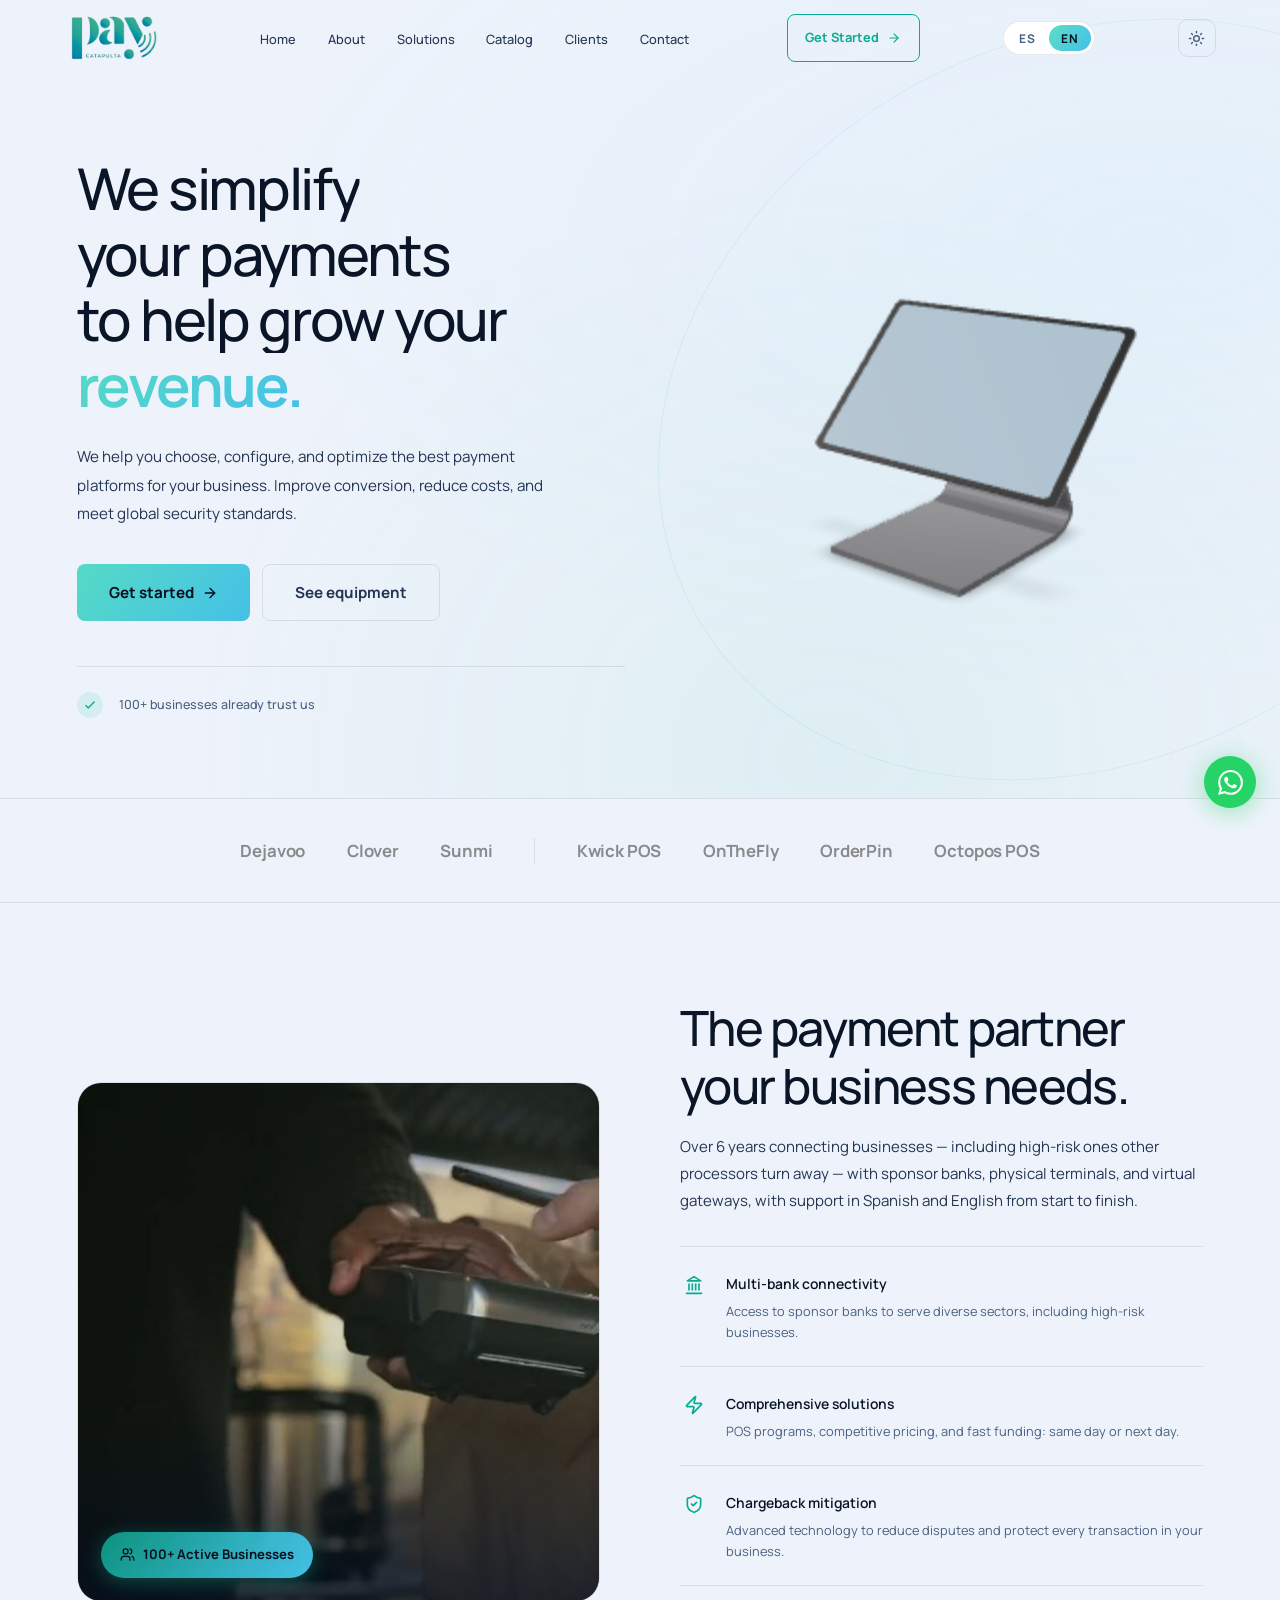
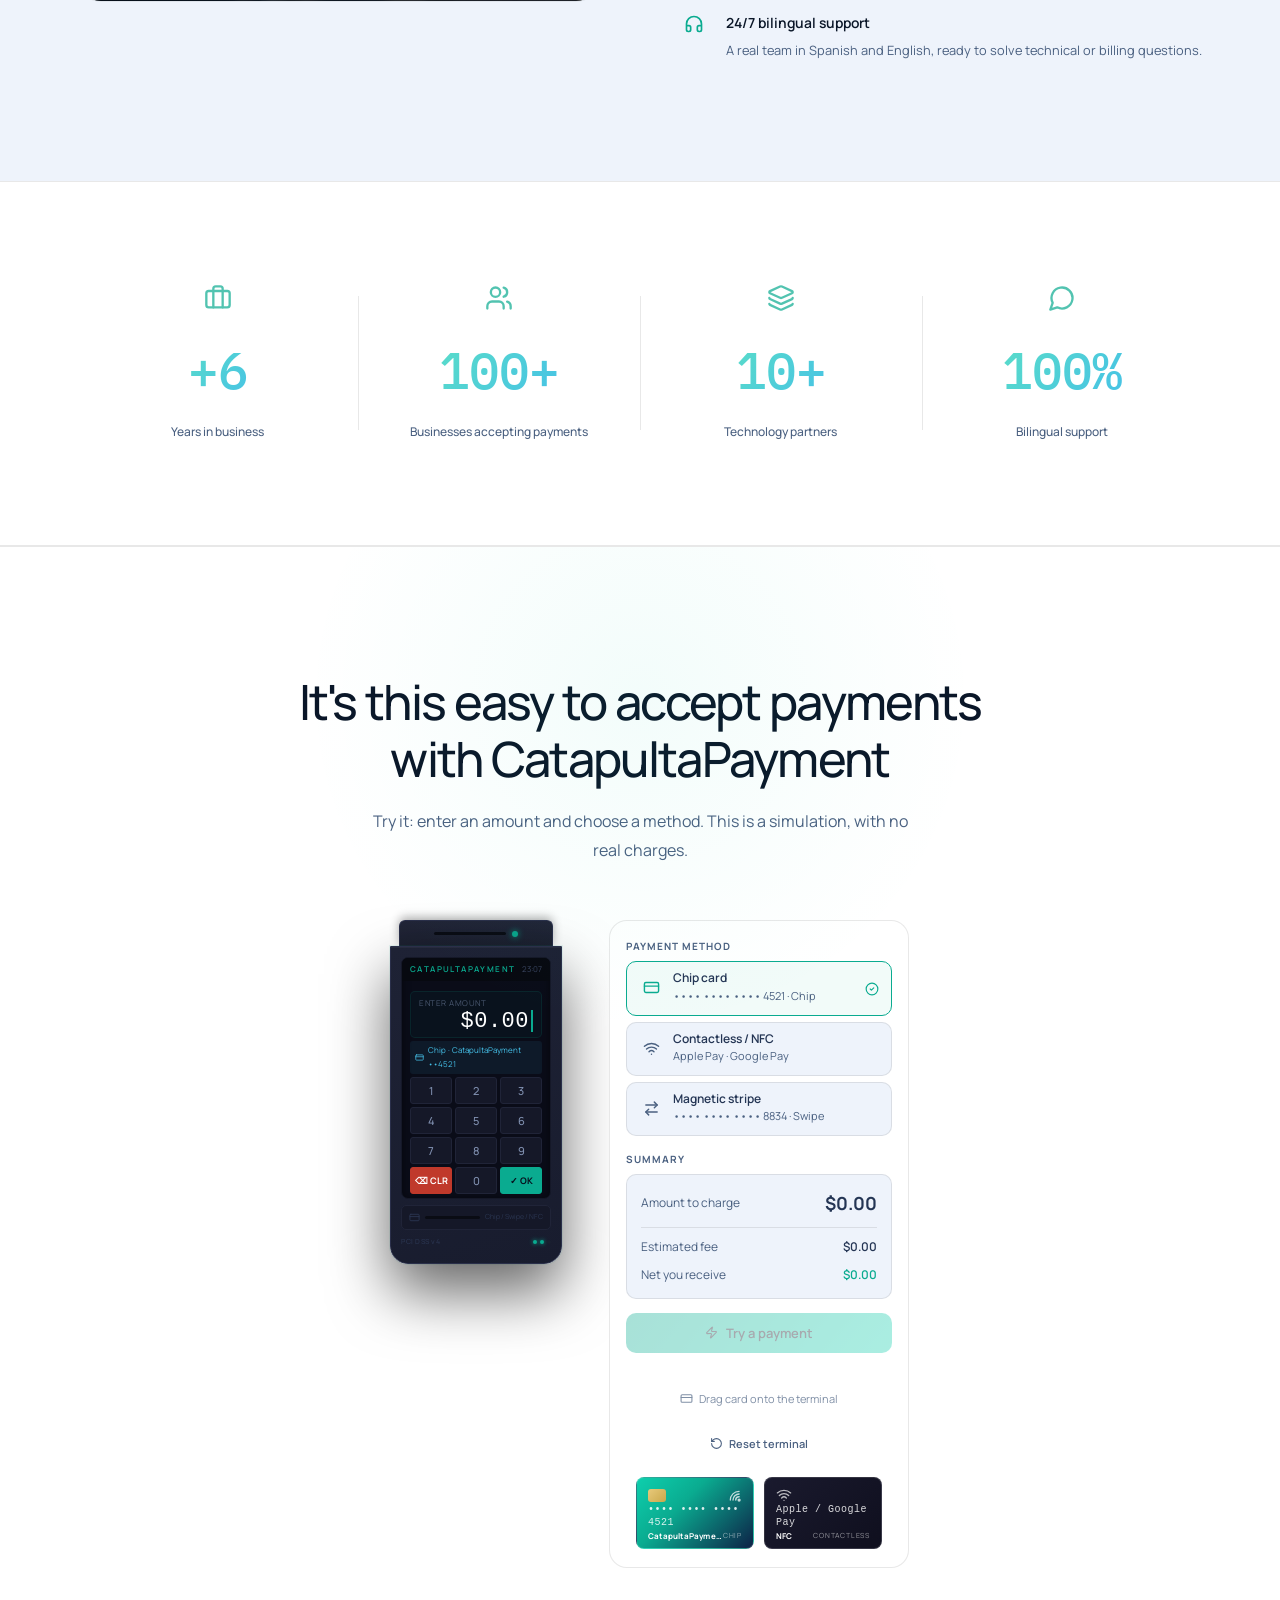
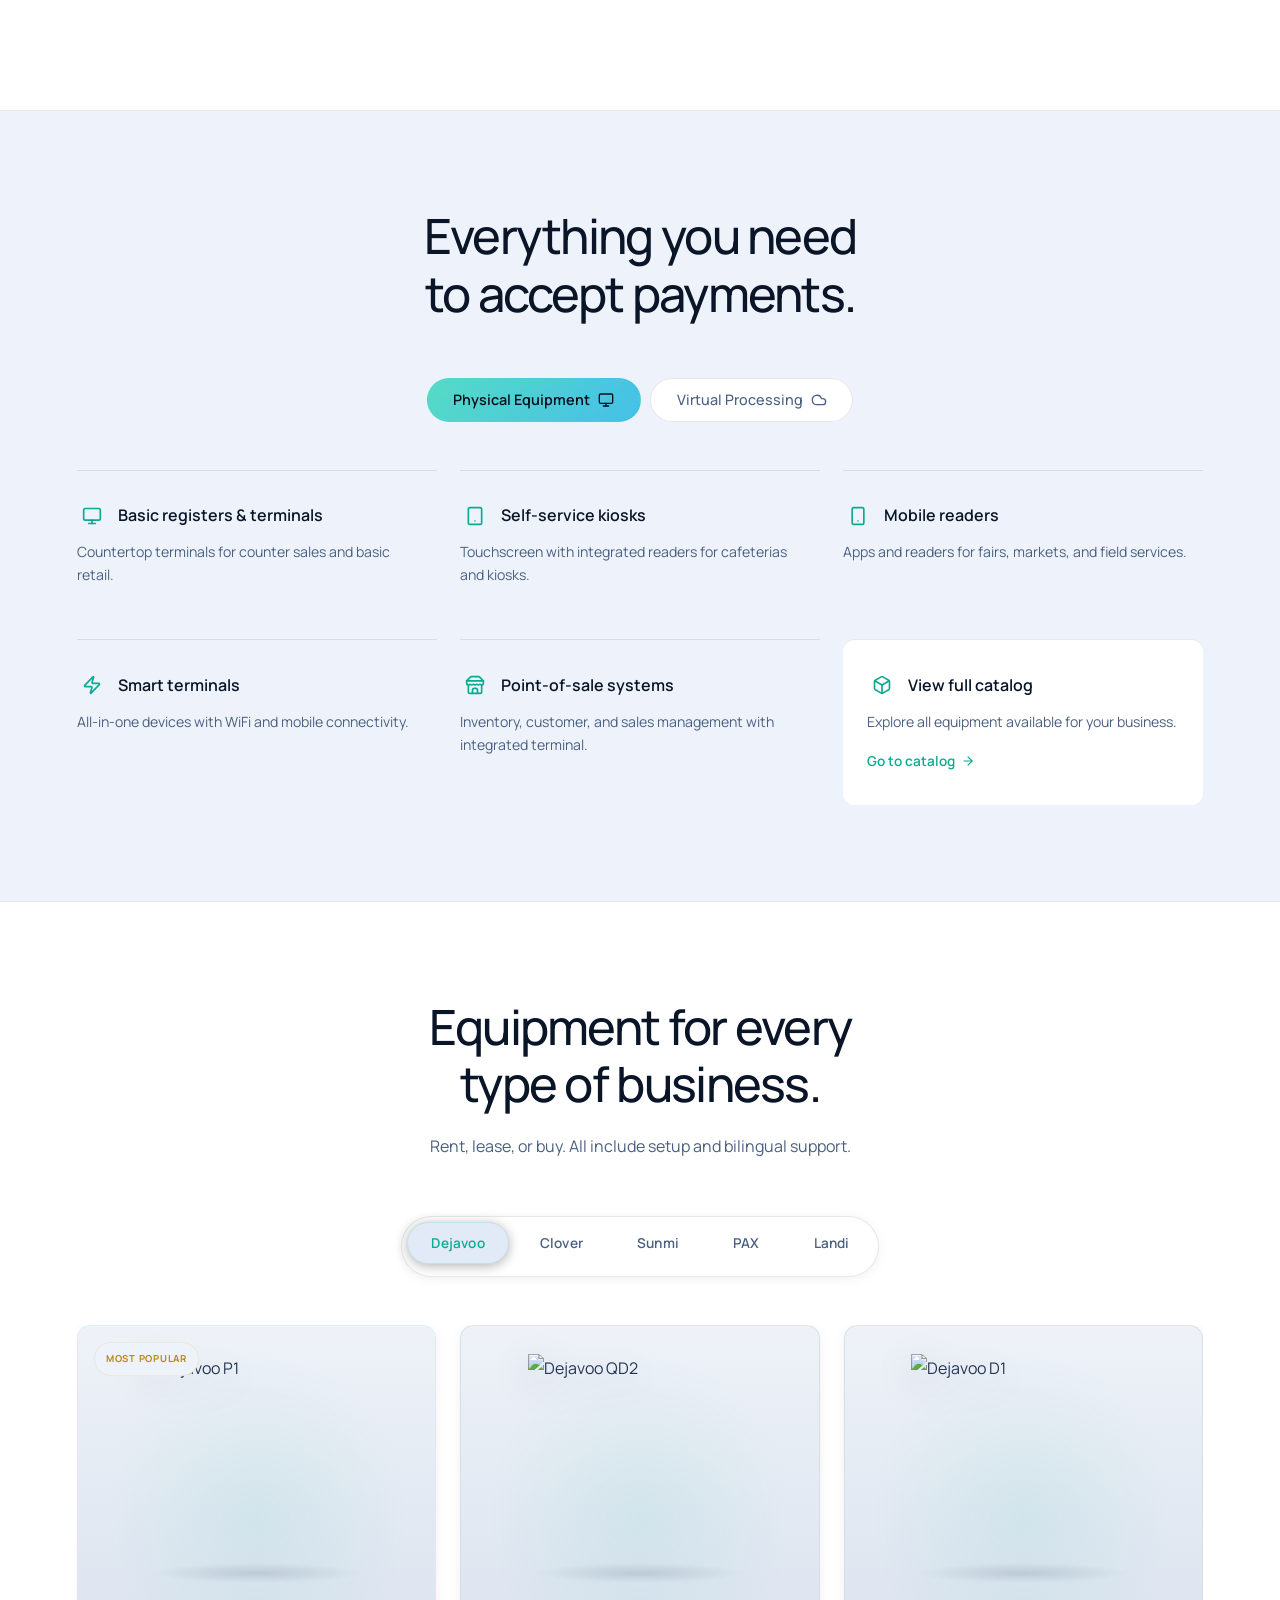
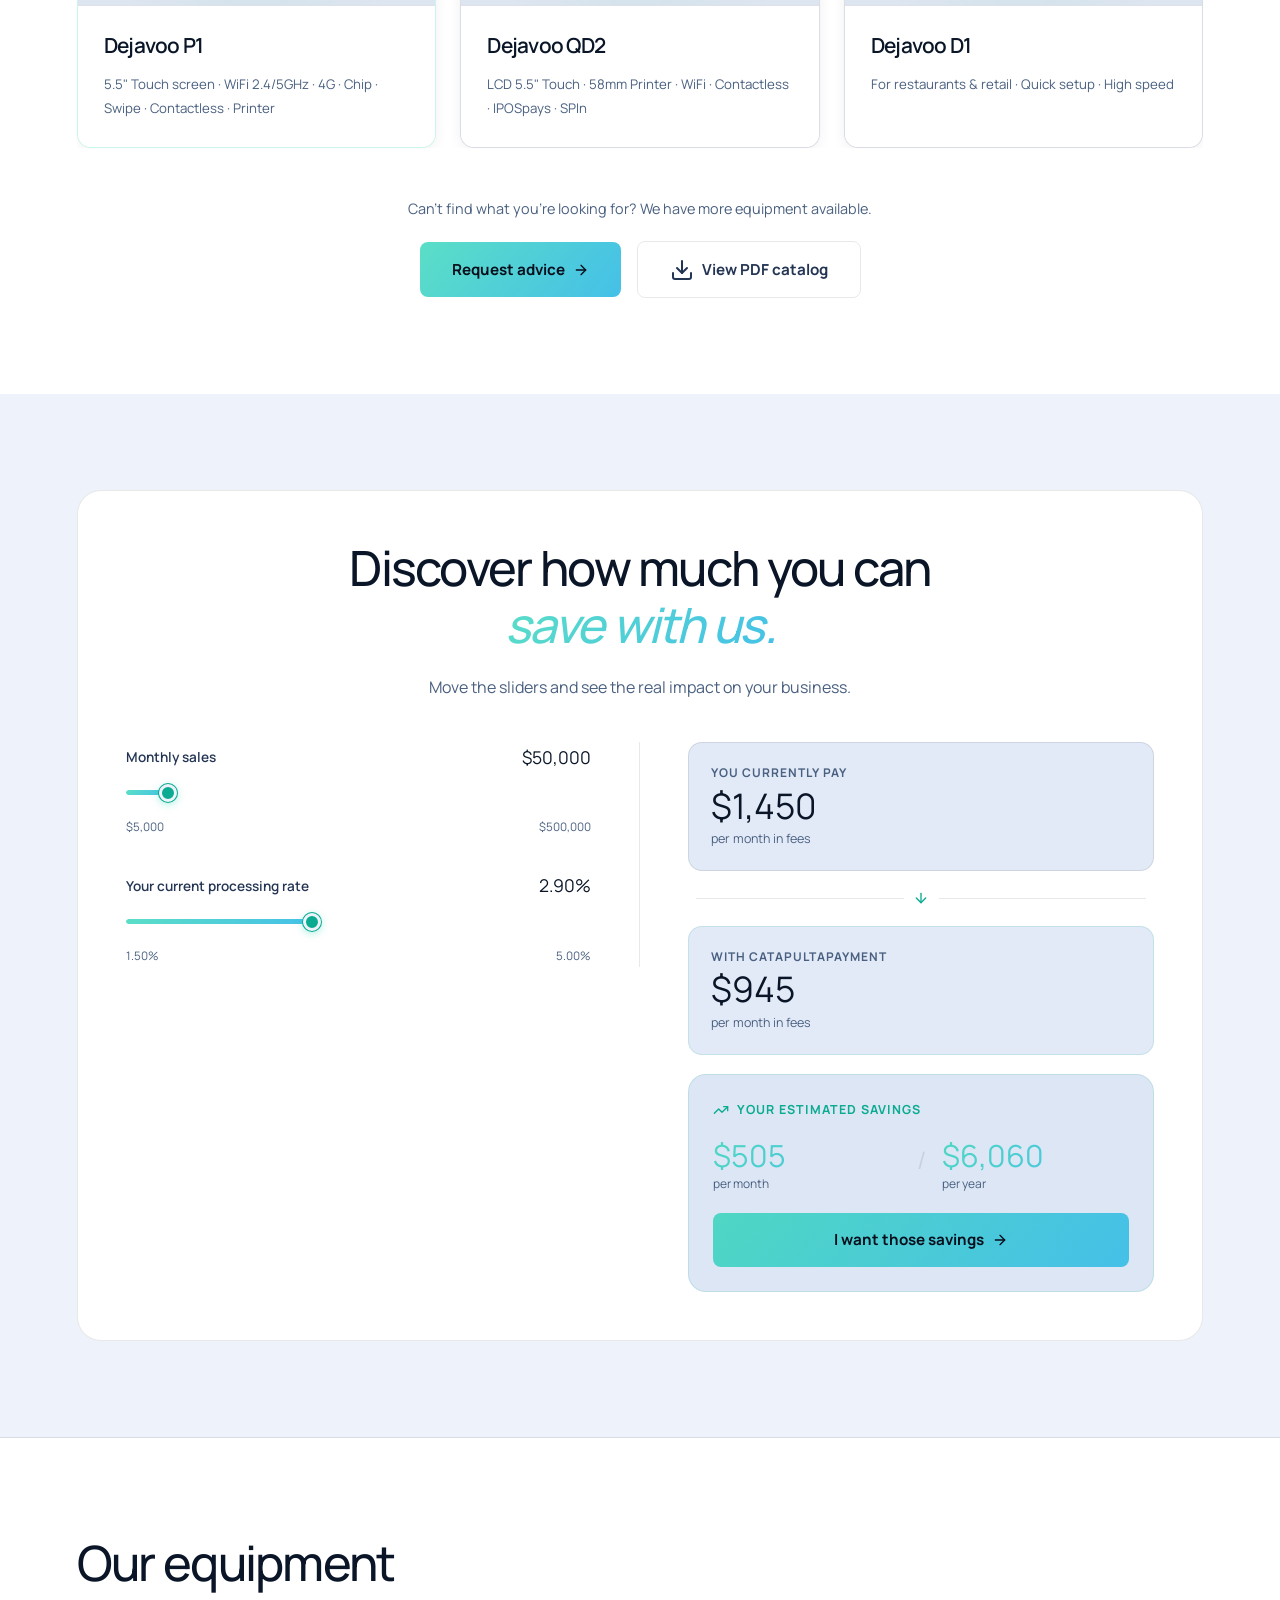
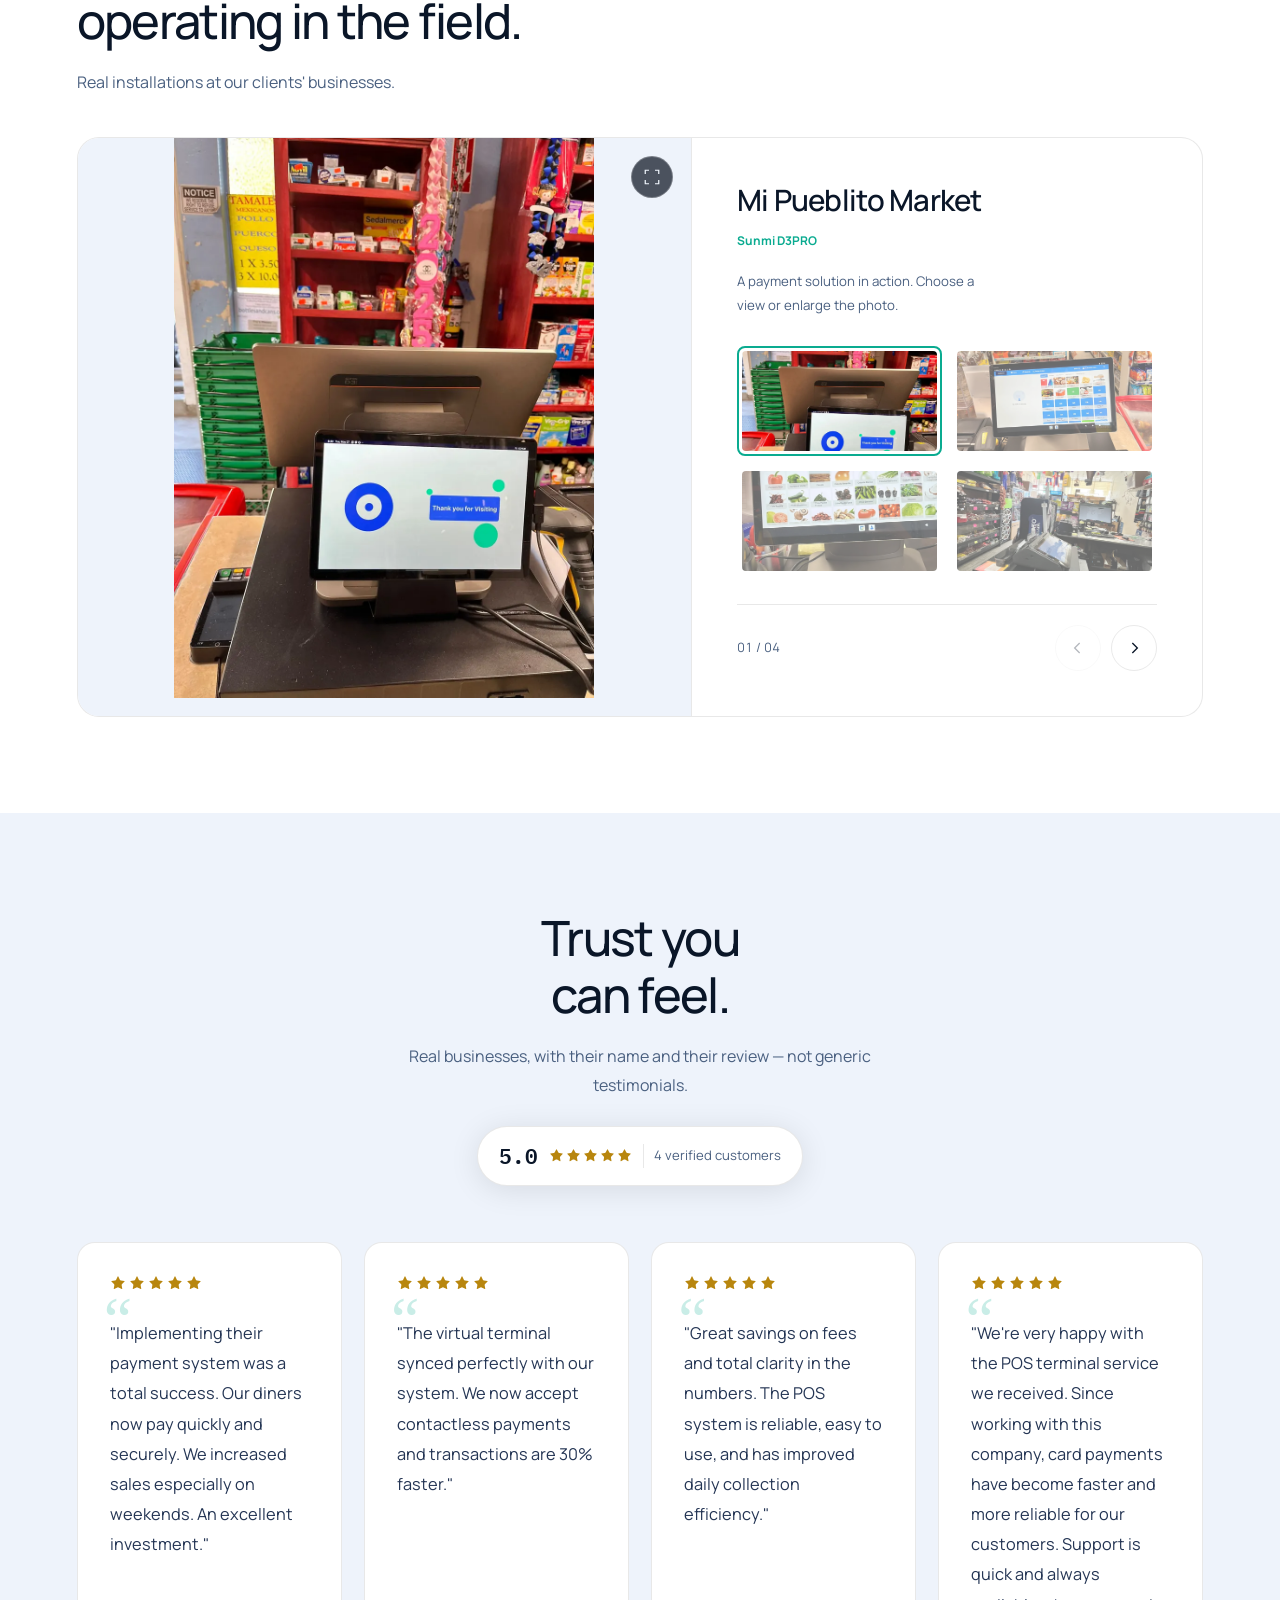
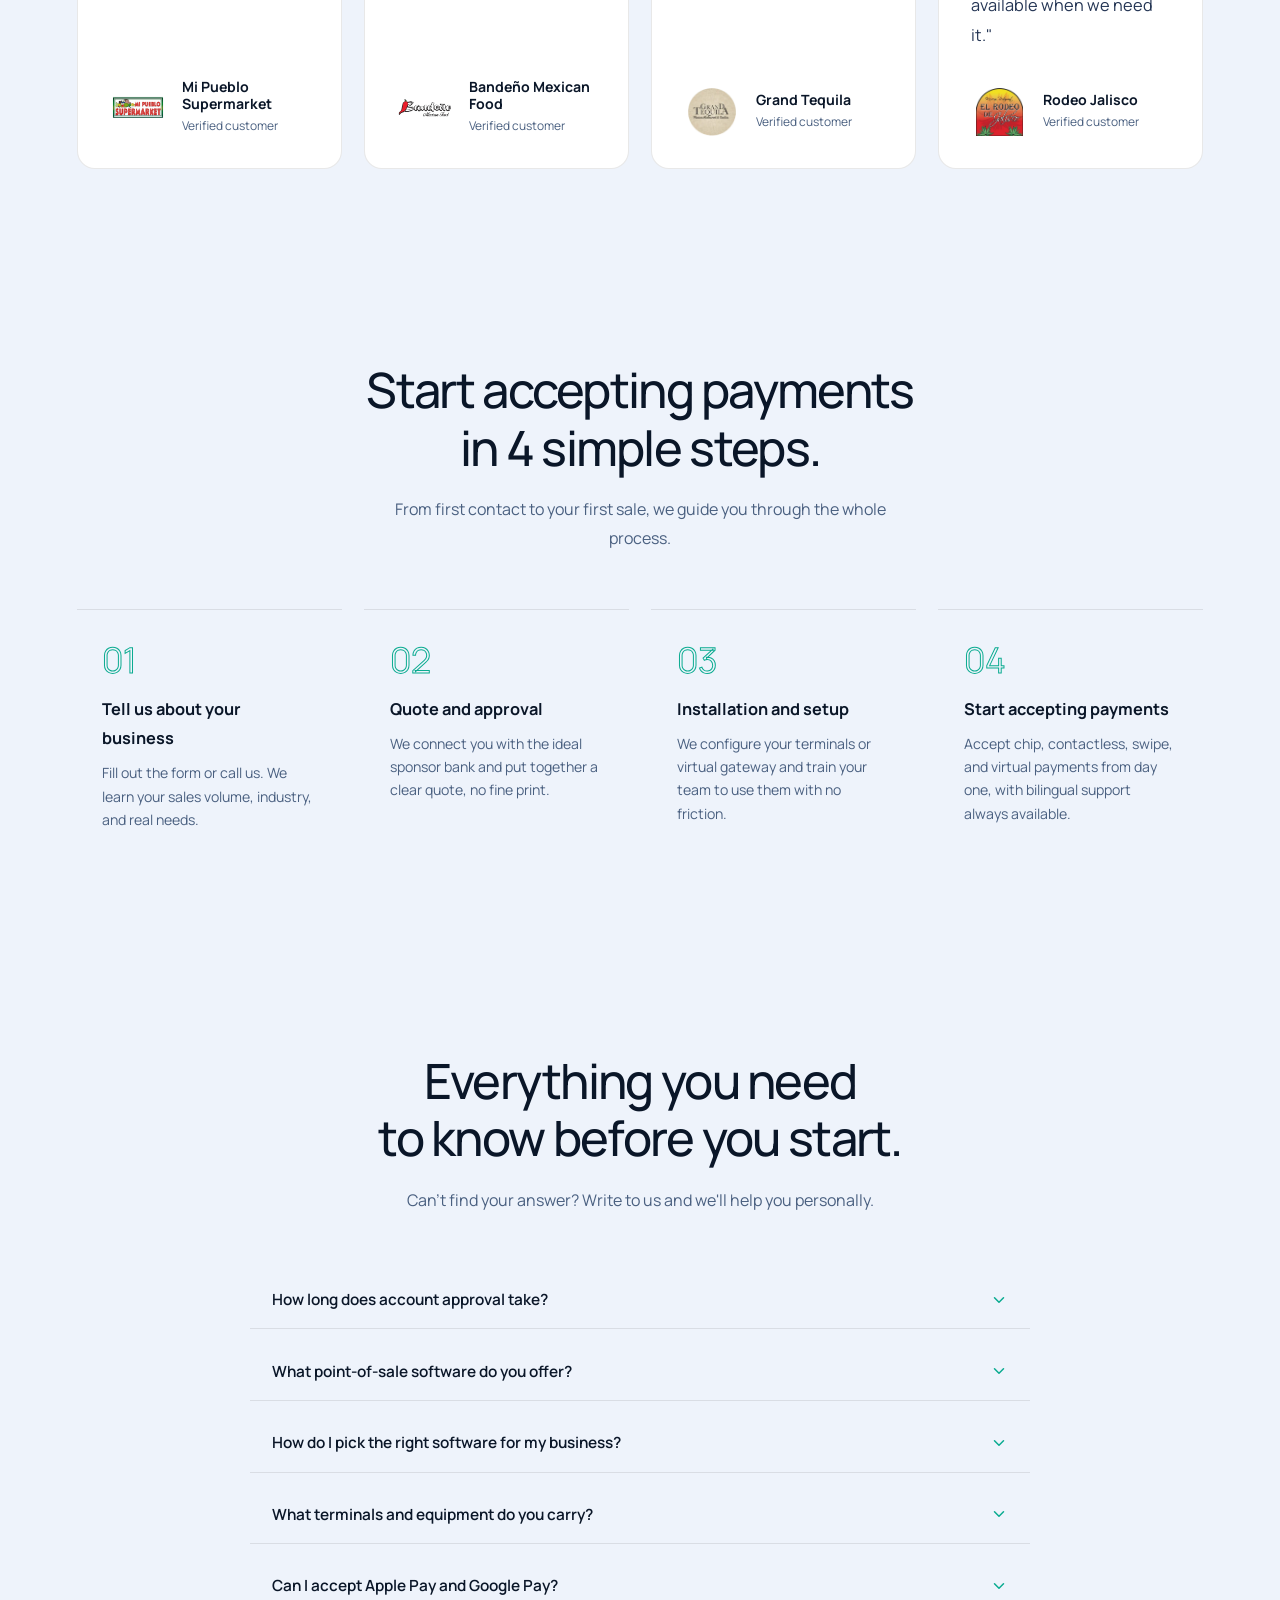
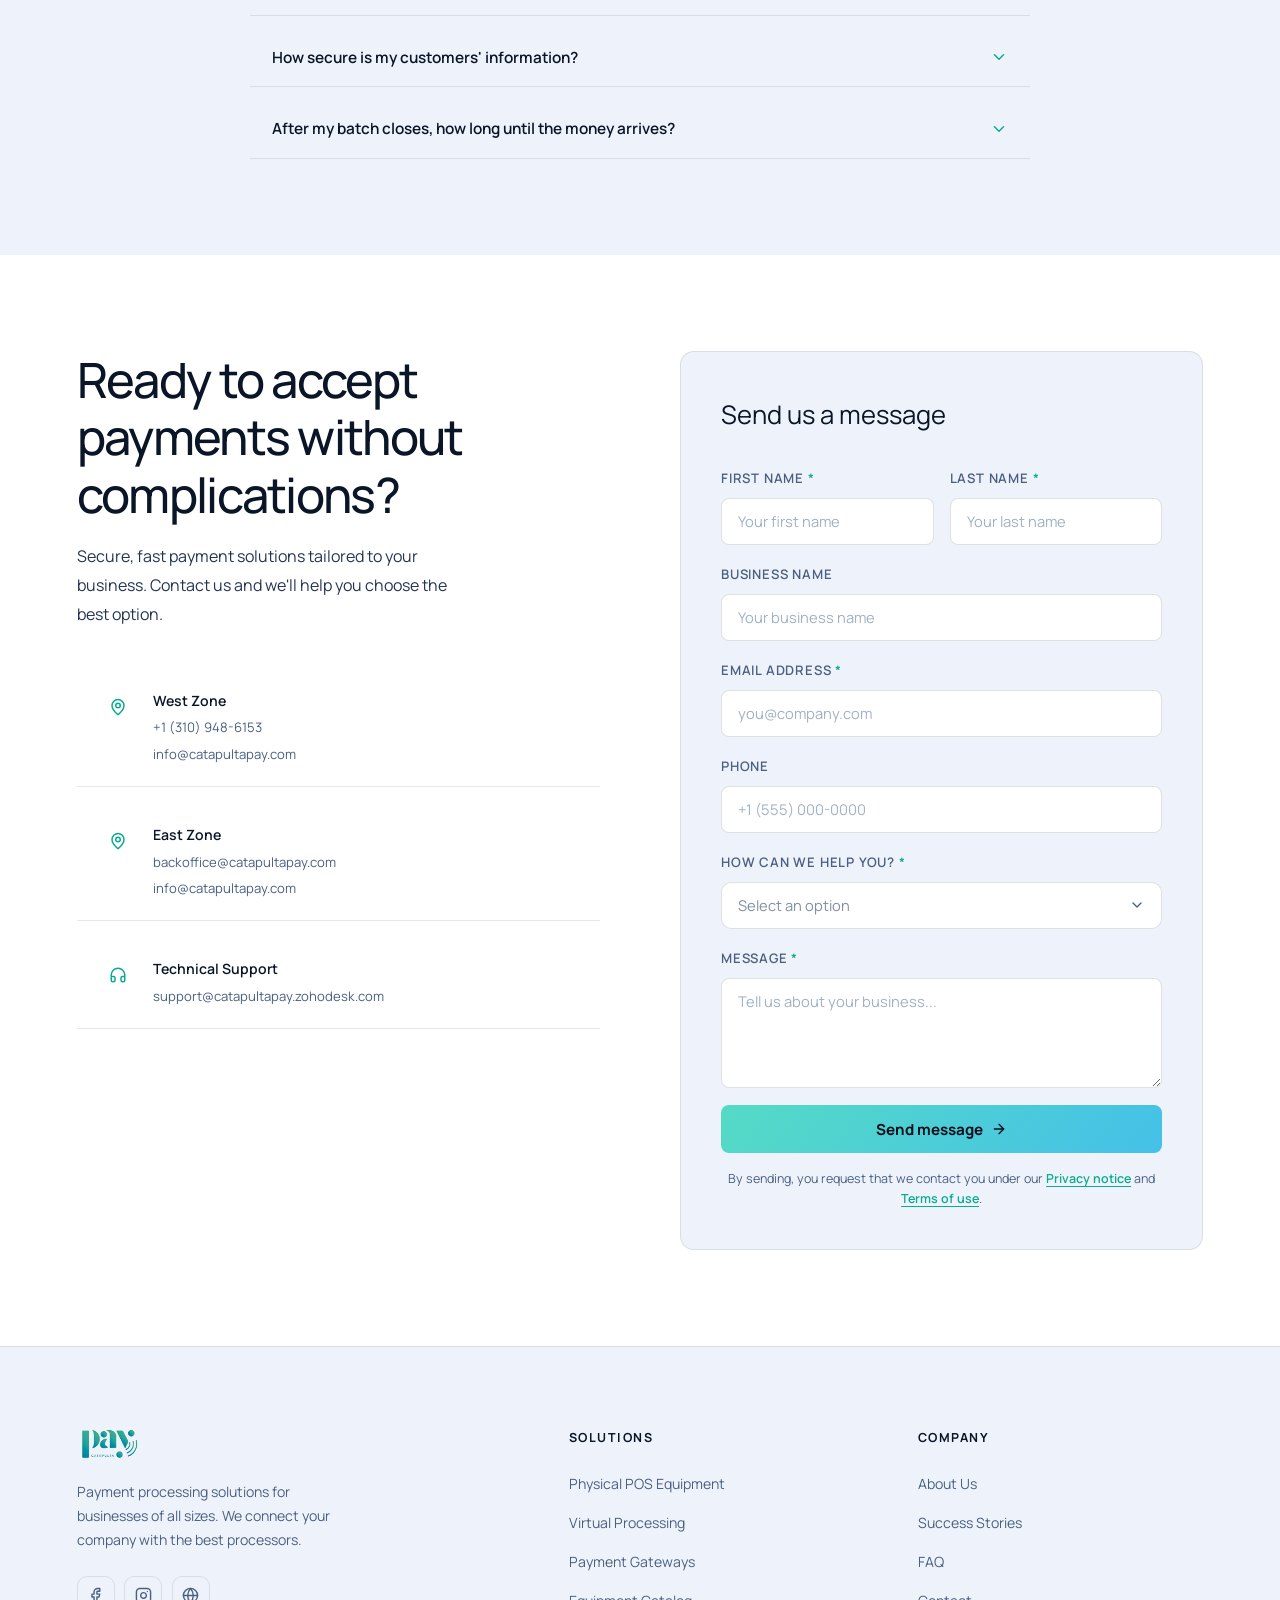
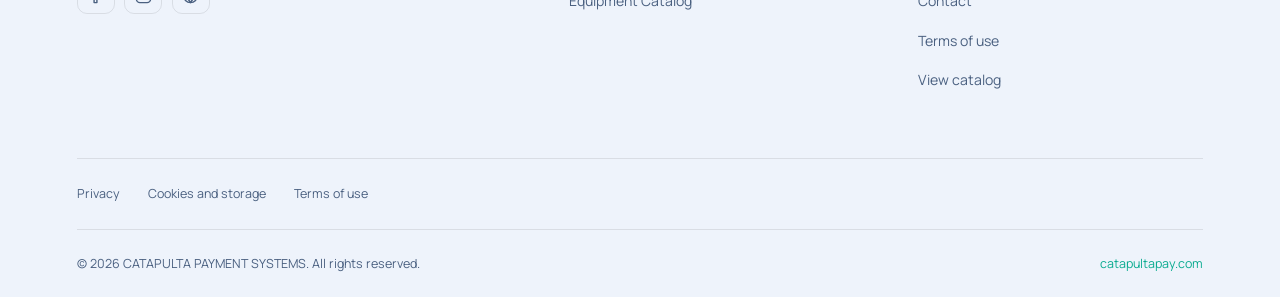
==== commit 6cfceb76: "Evitar traduccion automatica sobre idiomas propios del sitio" ====
--- a/en/index.html
+++ b/en/index.html
@@ -1,7 +1,8 @@
 <!DOCTYPE html>
-<html lang="en" data-theme="light">
+<html lang="en" translate="no" class="notranslate" data-theme="light">
     <head>
   <meta charset="UTF-8" />
+  <meta name="google" content="notranslate" />
   <meta name="viewport" content="width=device-width, initial-scale=1.0" />
   <meta name="description" content="POS terminals, online payments and support in Spanish and English for businesses in the United States. Explore equipment and contact CatapultaPayment." />
     <meta name="robots" content="index, follow, max-image-preview:large, max-snippet:-1, max-video-preview:-1" />
@@ -42,12 +43,12 @@
 <link rel="manifest" href="/manifest.json" />
   <link rel="preload" href="/assets/fonts/design/manrope.woff2" as="font" type="font/woff2" crossorigin />
   <!-- Lucide Icons CDN -->
-<script src="/assets/js/icons.js?v=62" defer></script>
-<link rel="stylesheet" href="/assets/css/terminal-icons.css?v=62" />
+<script src="/assets/js/icons.js?v=66" defer></script>
+<link rel="stylesheet" href="/assets/css/terminal-icons.css?v=66" />
   <!-- Styles -->
-  <link rel="stylesheet" href="/styles.css?v=62" />
-  <link rel="stylesheet" href="/design.css?v=62" />
-  <link rel="stylesheet" href="/page-state.css?v=62" />
+  <link rel="stylesheet" href="/styles.css?v=66" />
+  <link rel="stylesheet" href="/design.css?v=66" />
+  <link rel="stylesheet" href="/page-state.css?v=66" />
 <link rel="preload" href="/assets/icons/logo-site.webp" as="image" fetchpriority="high">
 
 <!-- Structured data -->
@@ -248,7 +249,7 @@
       <p class="loader-tagline">Pagos simples. Negocios que crecen.</p>
     </div>
   </div>
-  <script src="/loading.js?v=62"></script>
+  <script src="/loading.js?v=66"></script>
 
   <!-- ── NAVBAR ── -->
   <nav id="nav" aria-label="Main navigation">
@@ -325,7 +326,7 @@
       <!-- Copy -->
       <div class="hero-copy">
         <h1 class="reveal">
-          We simplify your payments,<br />to accelerate your<br /><em class="grad-text">revenue.</em></h1>
+          We simplify your payments<br />to help grow your<br /><em class="grad-text">revenue.</em></h1>
 
         <p class="hero-desc reveal">
           We help you choose, configure, and optimize the best payment platforms for your business. Improve conversion, reduce costs, and meet global security standards.
@@ -1893,9 +1894,9 @@
        perezosa desde script.js (initHeroModel) para no competir por ancho de
        banda ni CPU con el contenido crítico durante la carga inicial. -->
   <!-- Formulario de contacto: envía a mail/send.php (SMTP propio vía IONOS) -->
-  <script src="/runtime.js?v=62" defer></script>
-  <script src="/script.js?v=62" defer></script>
-  <script src="/assets/js/custom-select.js?v=62" defer></script>
+  <script src="/runtime.js?v=66" defer></script>
+  <script src="/script.js?v=66" defer></script>
+  <script src="/assets/js/custom-select.js?v=66" defer></script>
   <a href="https://wa.me/13109486153?text=Hello%2C+I%27m+interested+in+CatapultaPayment"
    class="whatsapp-float" target="_blank" rel="noopener noreferrer" aria-label="WhatsApp">
   <svg viewBox="0 0 24 24" xmlns="http://www.w3.org/2000/svg">
@@ -1909,8 +1910,8 @@
   </svg>
 </button>
 
-<script src="/i18n.js?v=62" defer></script>
-<script src="/design.js?v=62" defer></script>
+<script src="/i18n.js?v=66" defer></script>
+<script src="/design.js?v=66" defer></script>
 
 
 <script>
--- a/styles.css
+++ b/styles.css
@@ -615,6 +615,11 @@
   opacity: 1;
   filter: grayscale(0);
   color: var(--color-text);
+}
+
+img.brand-mark {
+  width: auto;
+  object-fit: contain;
 }
 
 .brand-sep {
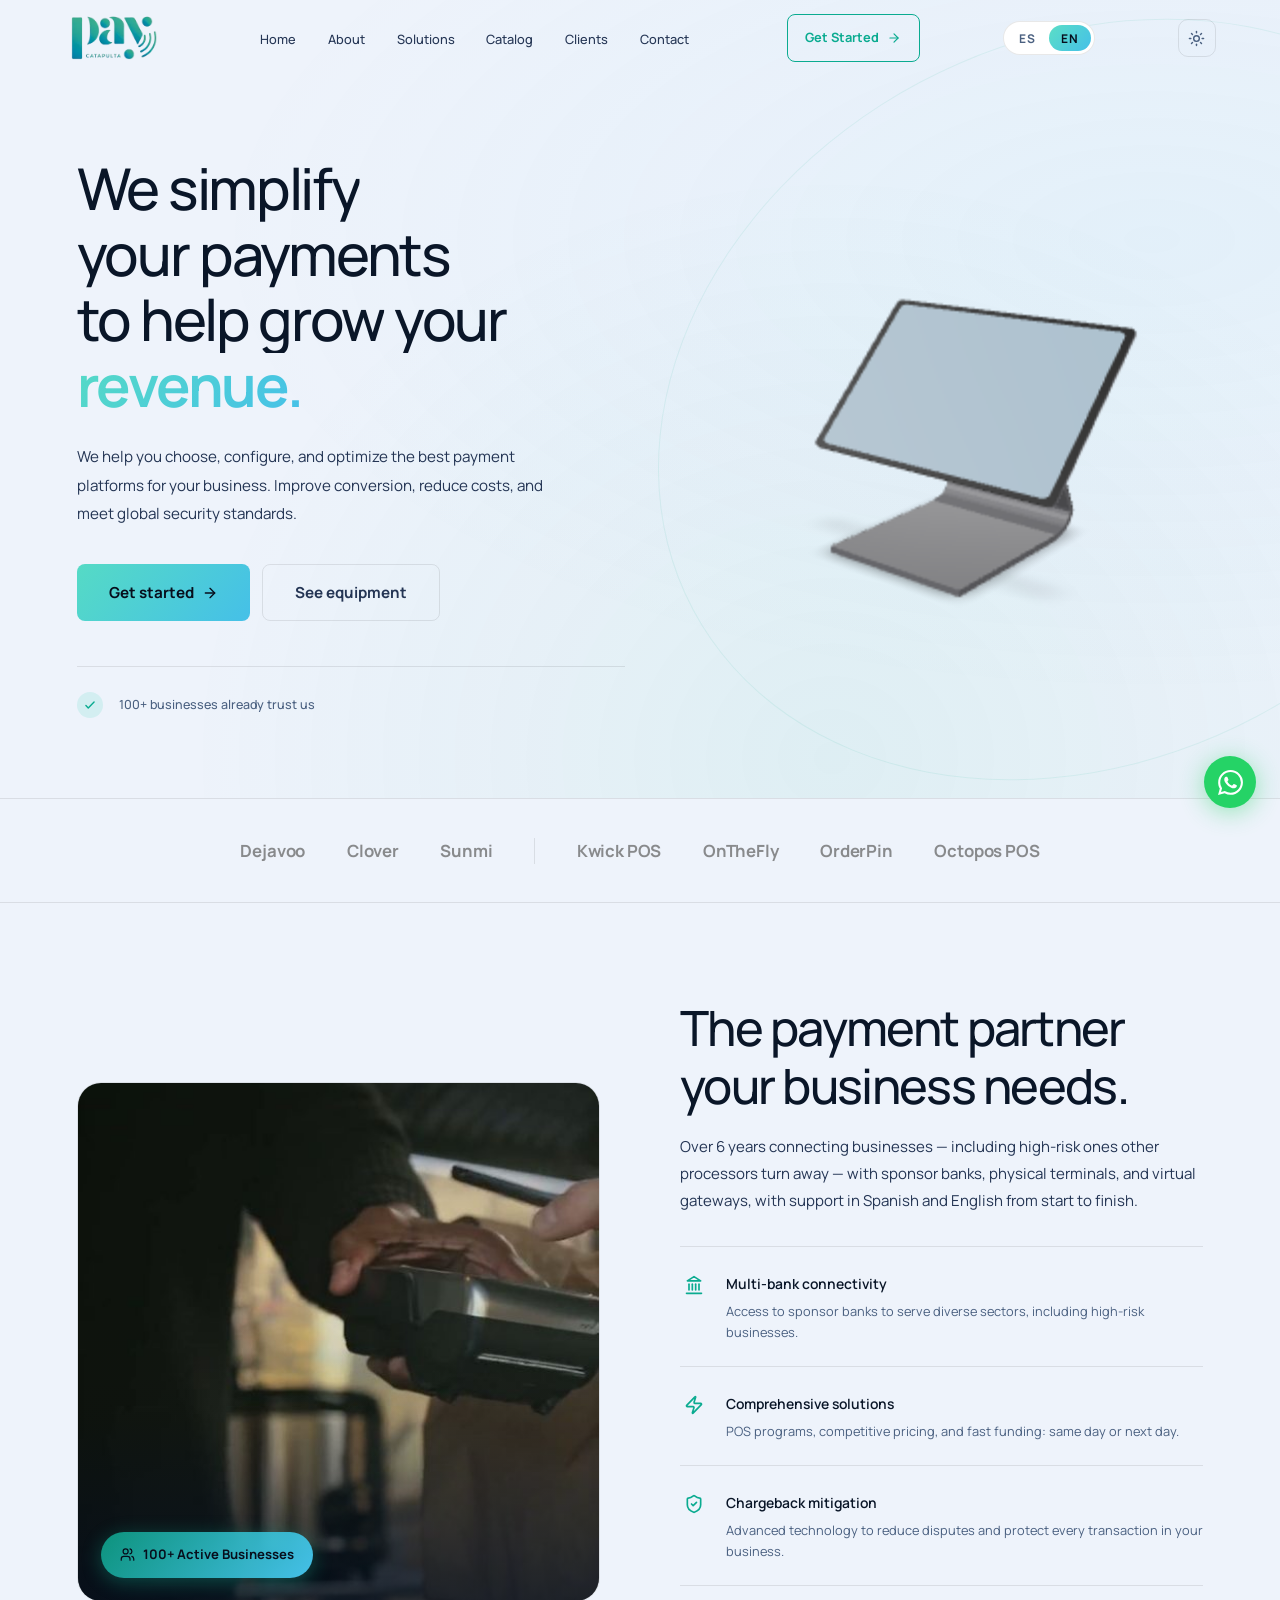
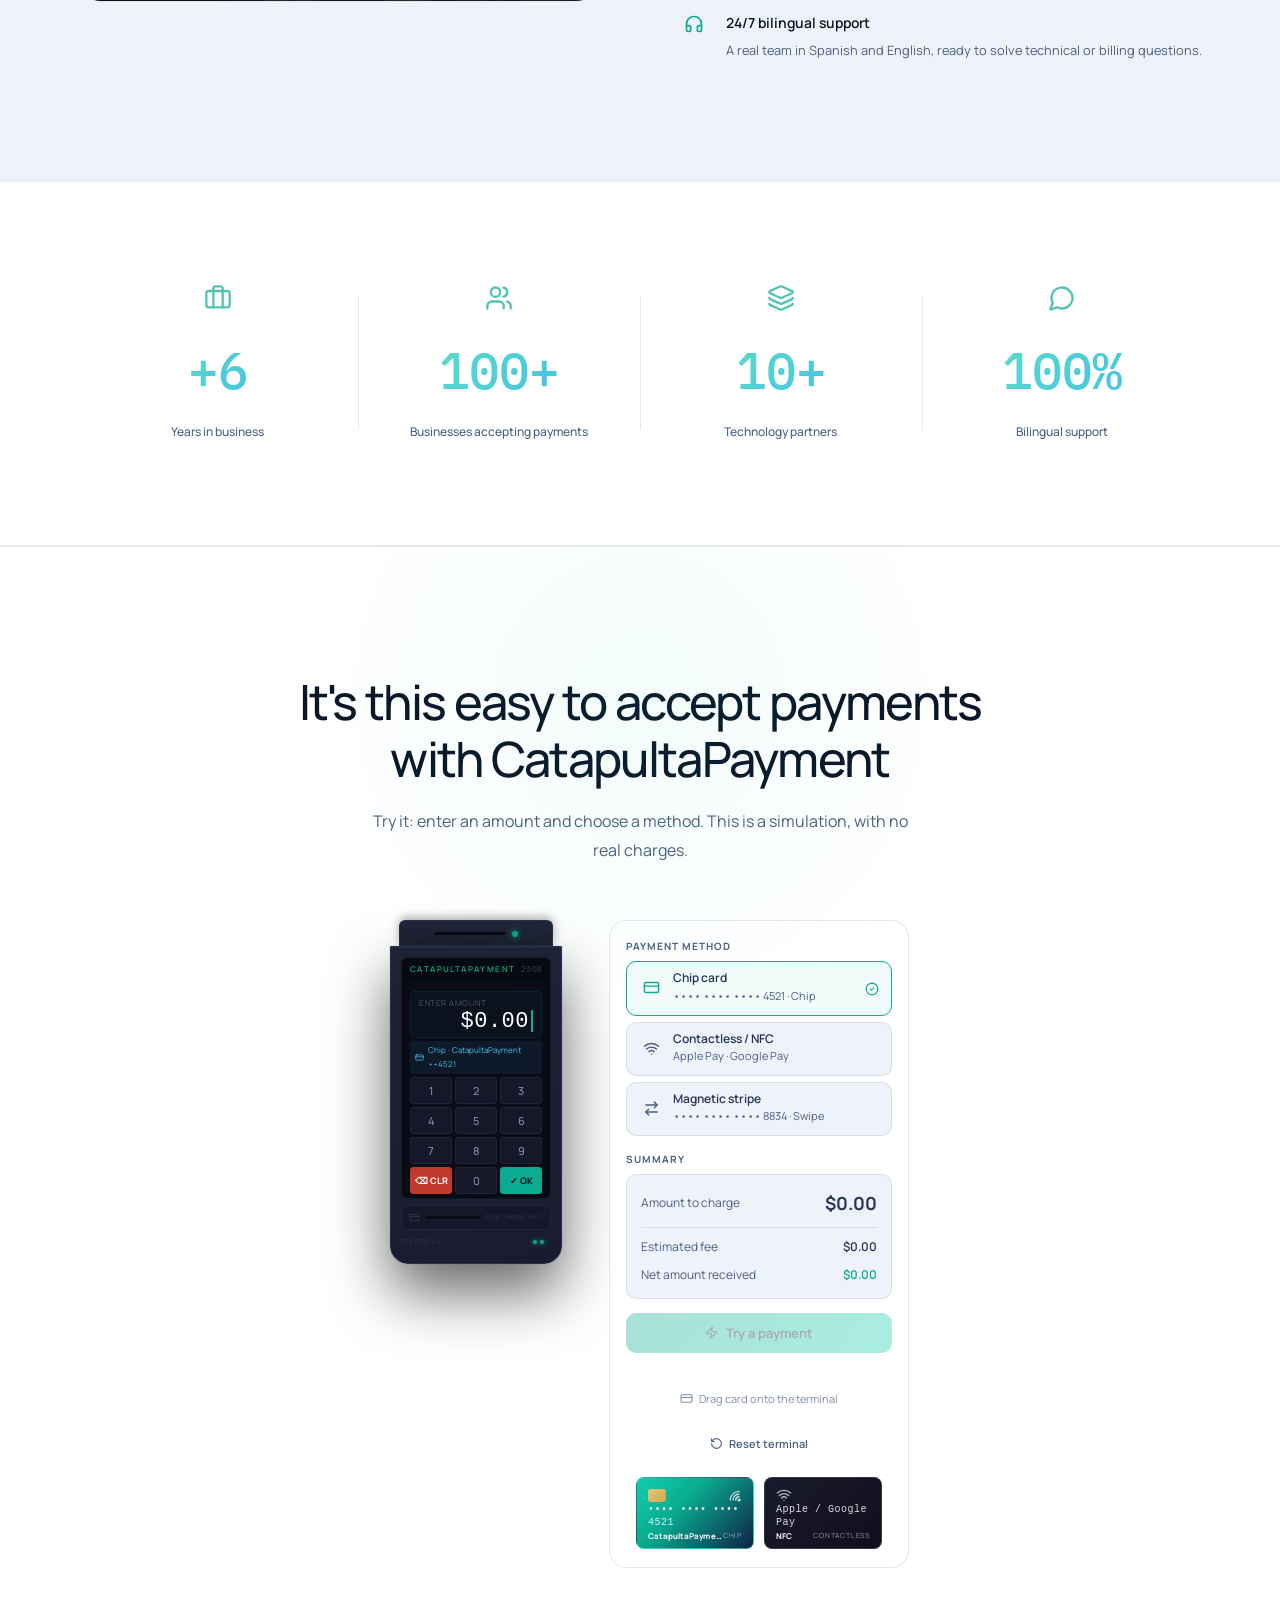
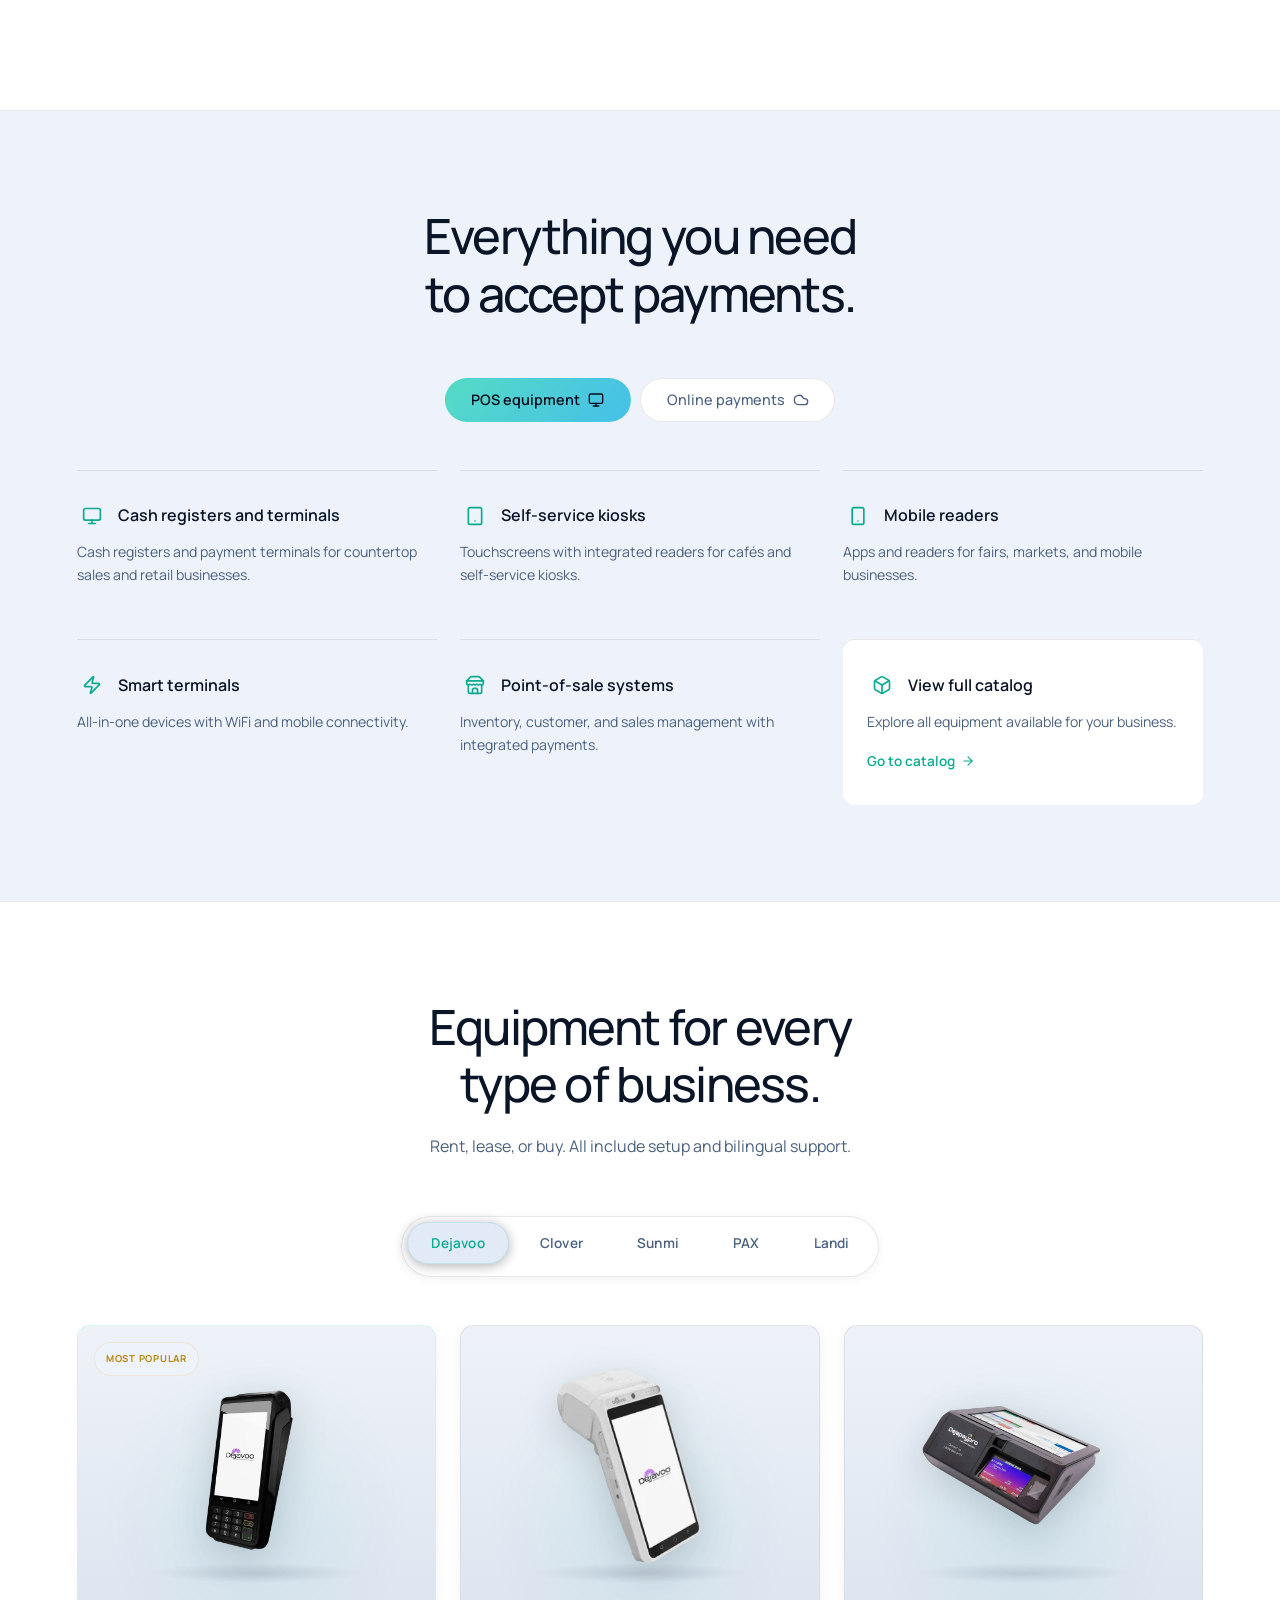
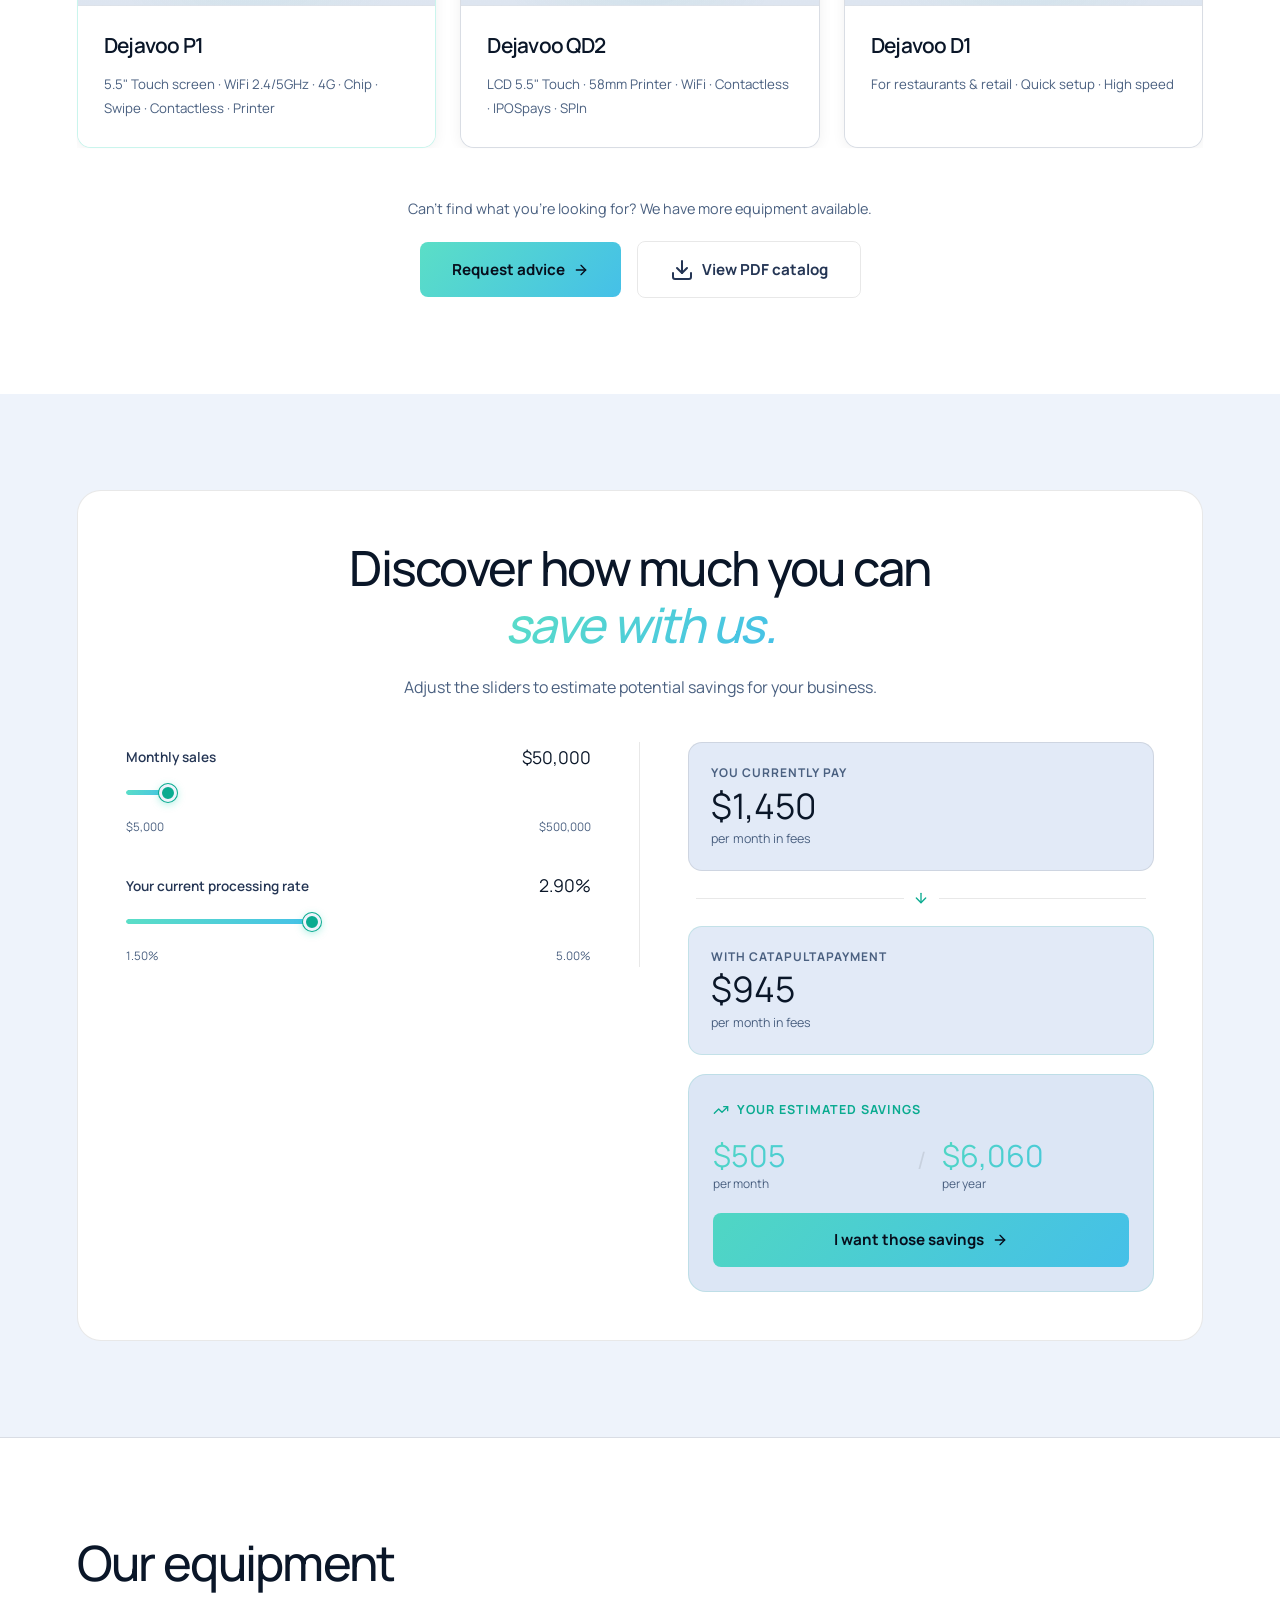
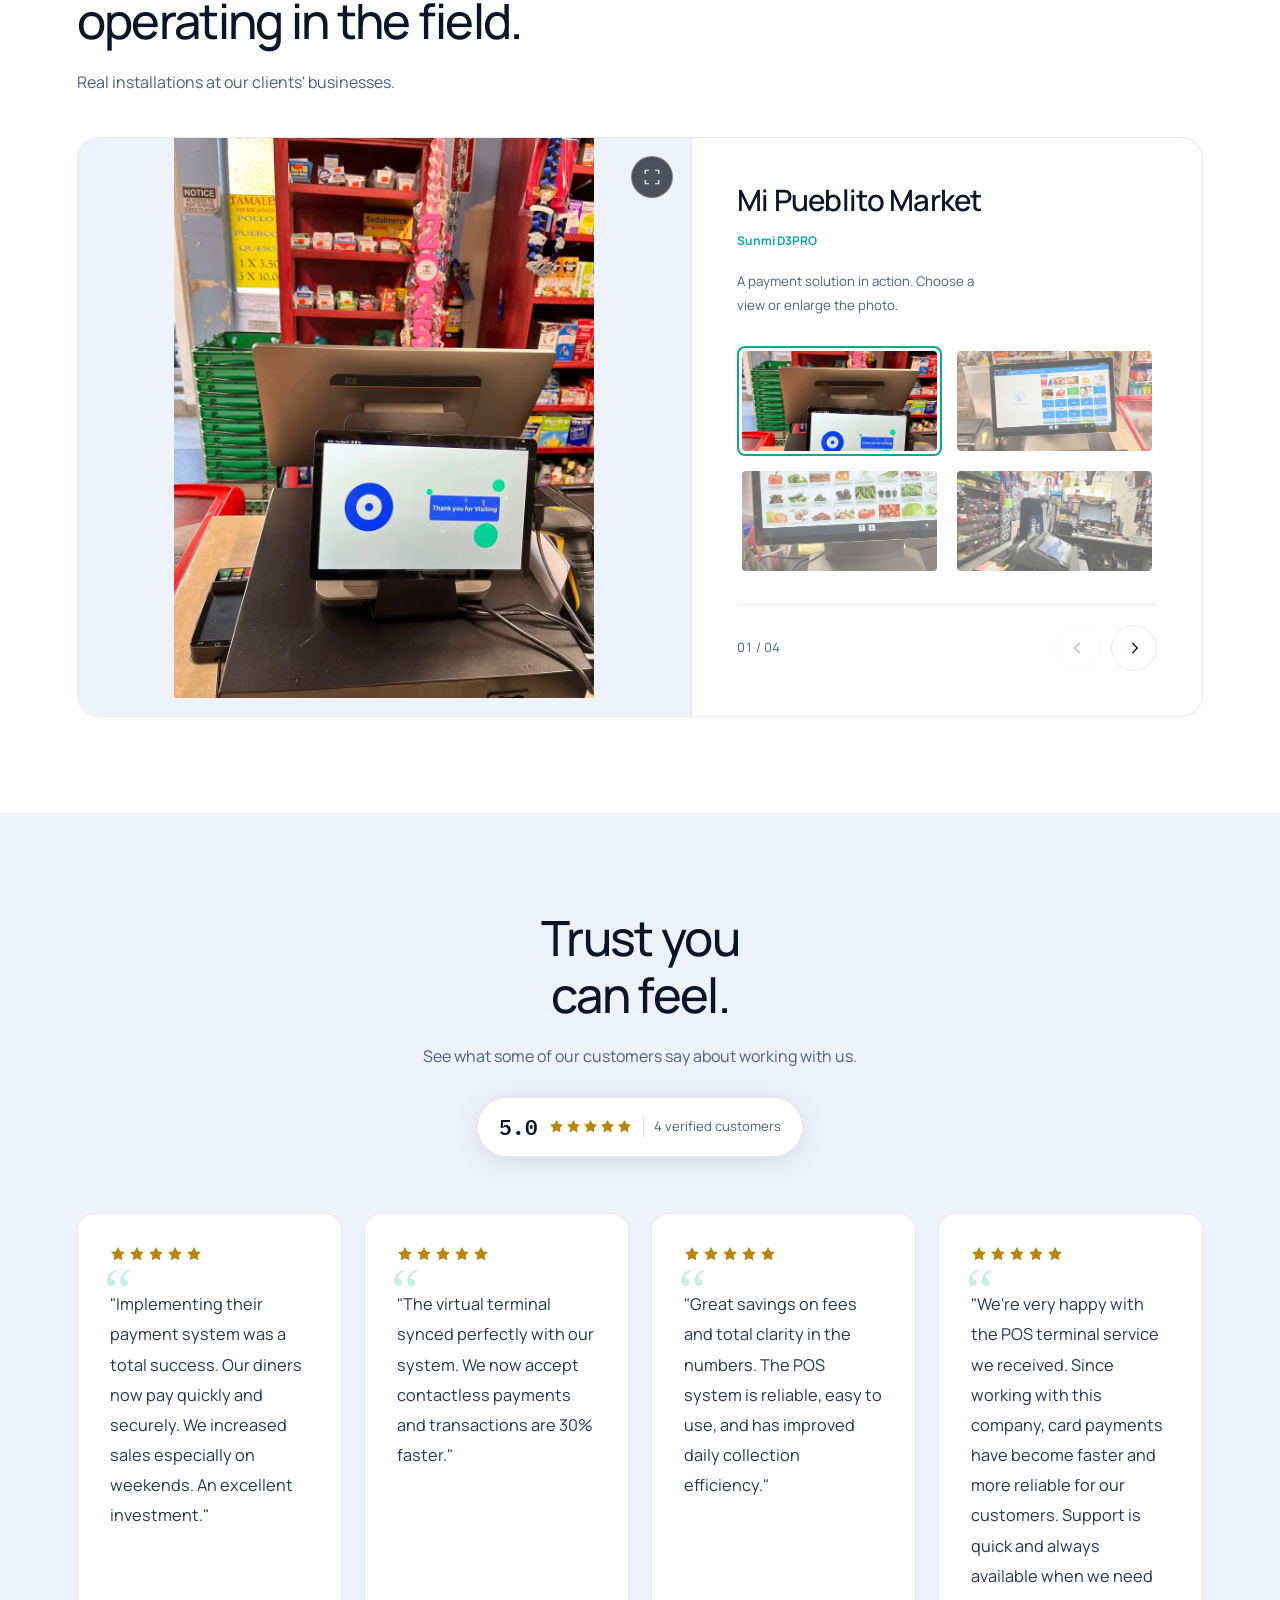
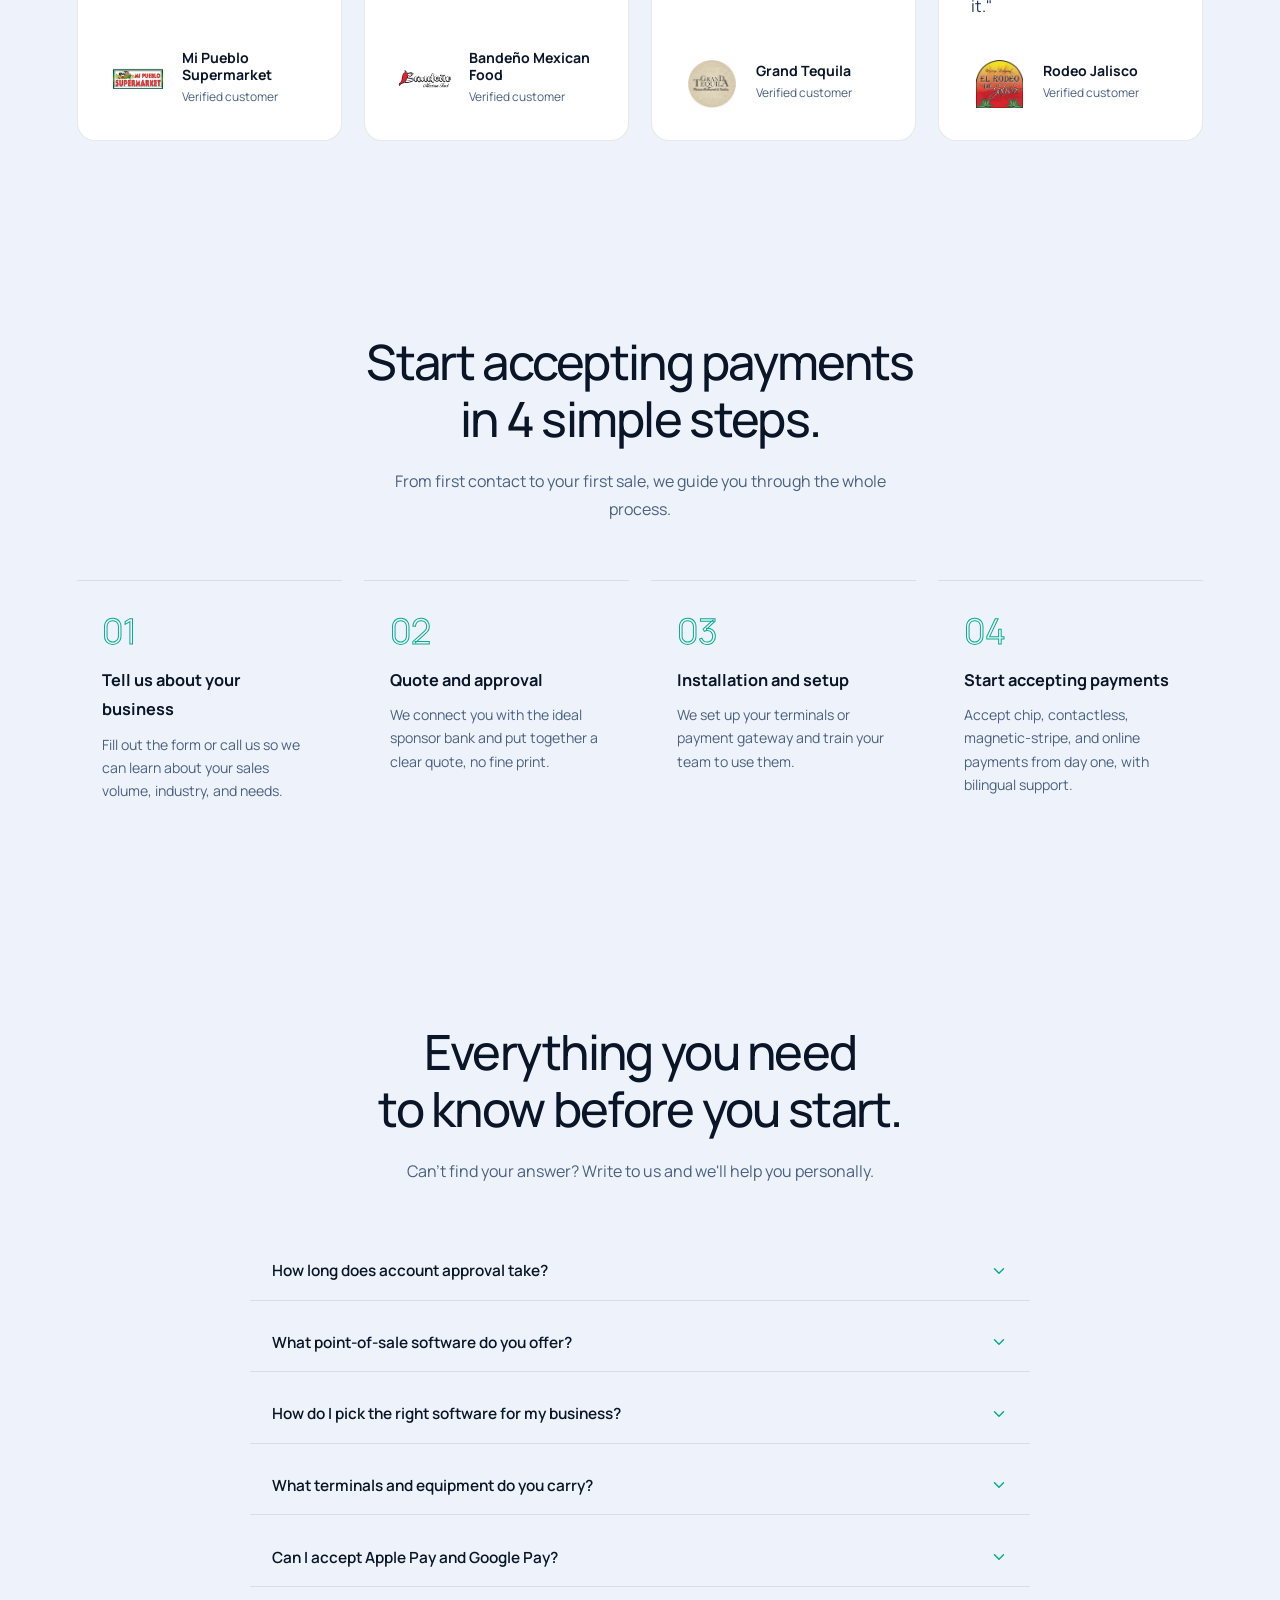
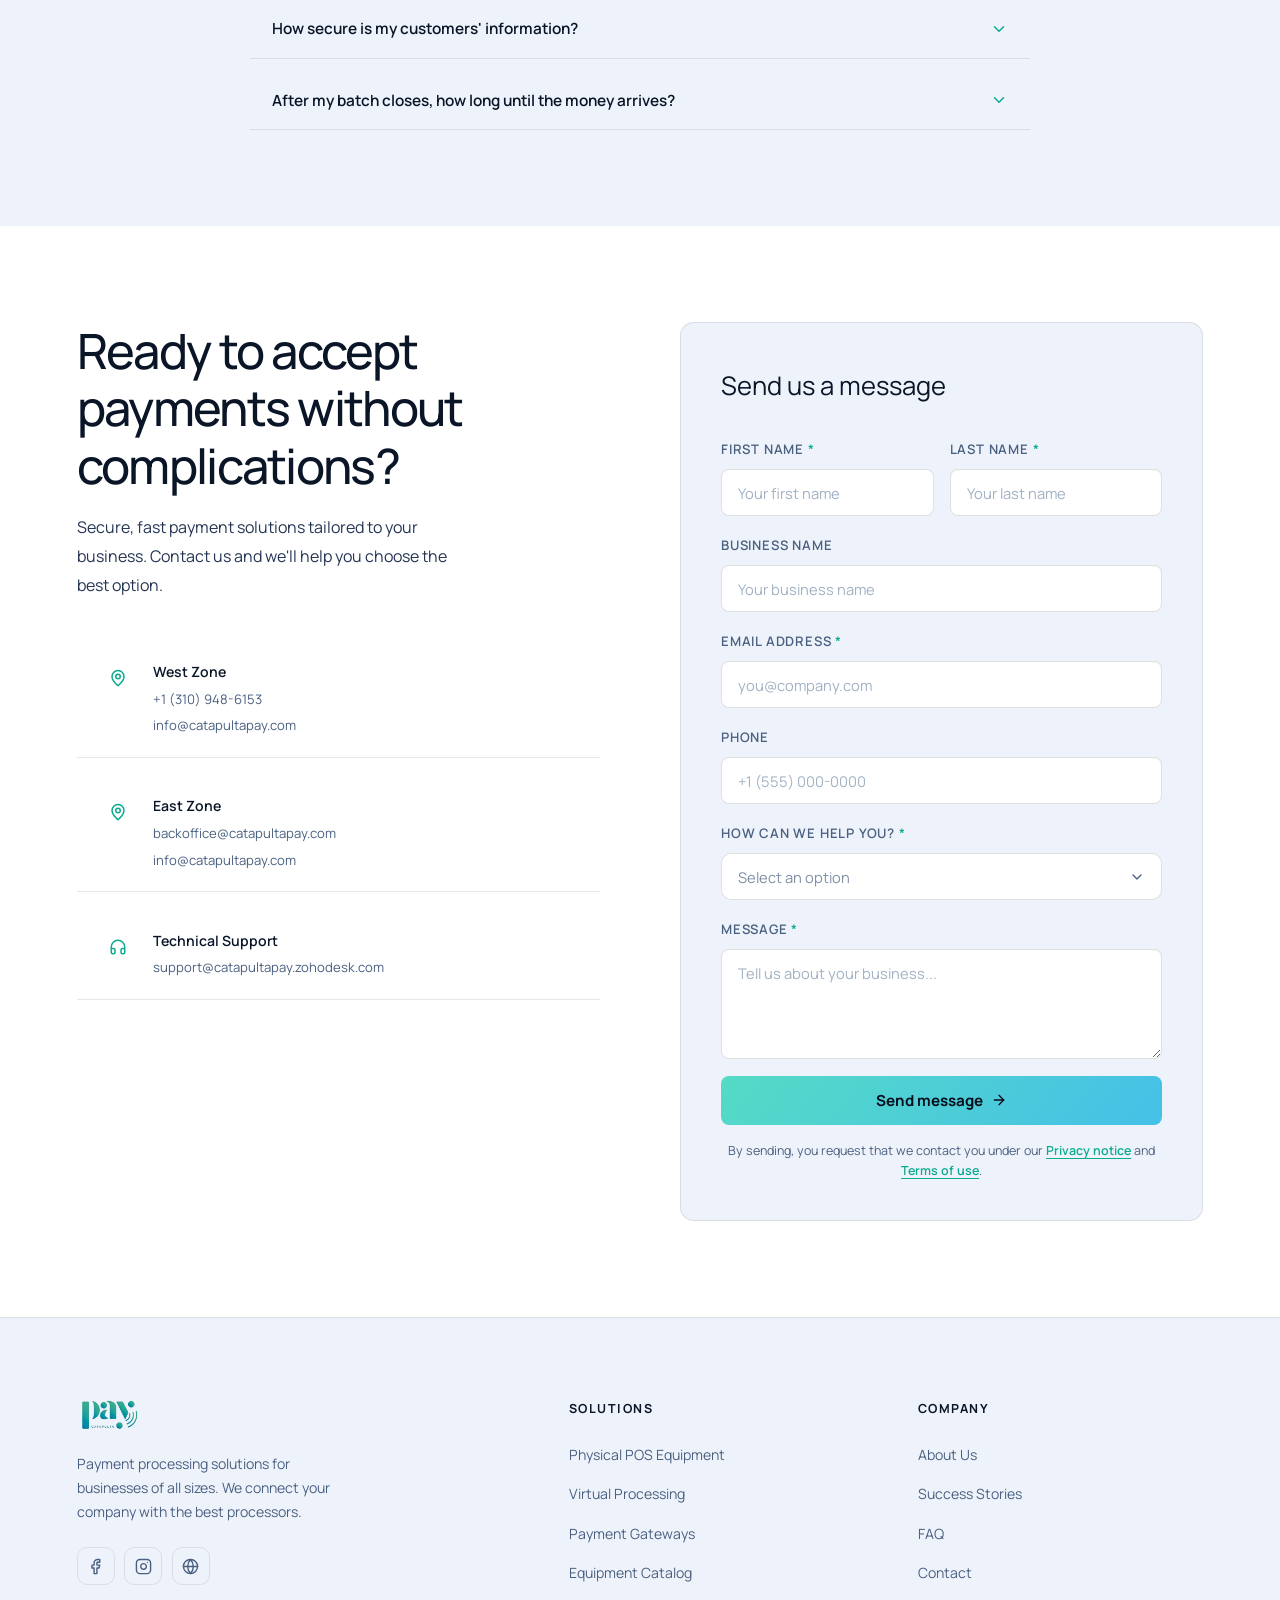
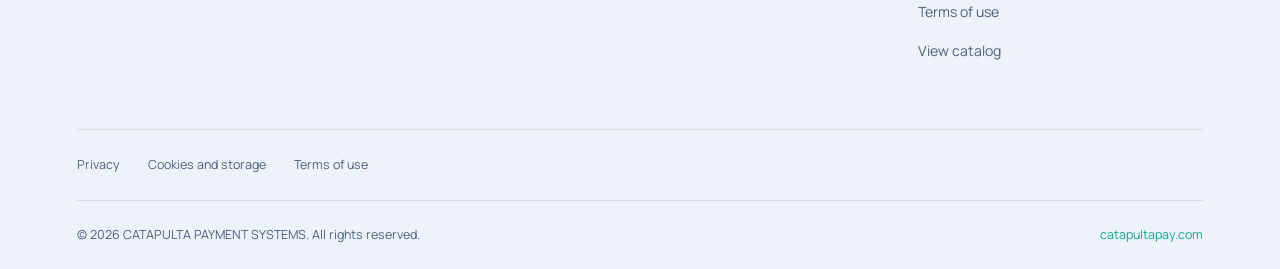
==== commit 519954f0: "Corregir textos y controles ES EN y reforzar proteccion de traduccion" ====
--- a/en/index.html
+++ b/en/index.html
@@ -43,12 +43,12 @@
 <link rel="manifest" href="/manifest.json" />
   <link rel="preload" href="/assets/fonts/design/manrope.woff2" as="font" type="font/woff2" crossorigin />
   <!-- Lucide Icons CDN -->
-<script src="/assets/js/icons.js?v=66" defer></script>
-<link rel="stylesheet" href="/assets/css/terminal-icons.css?v=66" />
+<script src="/assets/js/icons.js?v=67" defer></script>
+<link rel="stylesheet" href="/assets/css/terminal-icons.css?v=67" />
   <!-- Styles -->
-  <link rel="stylesheet" href="/styles.css?v=66" />
-  <link rel="stylesheet" href="/design.css?v=66" />
-  <link rel="stylesheet" href="/page-state.css?v=66" />
+  <link rel="stylesheet" href="/styles.css?v=67" />
+  <link rel="stylesheet" href="/design.css?v=67" />
+  <link rel="stylesheet" href="/page-state.css?v=67" />
 <link rel="preload" href="/assets/icons/logo-site.webp" as="image" fetchpriority="high">
 
 <!-- Structured data -->
@@ -221,7 +221,7 @@
 
 </head>
 <body>
-  <a class="skip-link" href="#main">Skip to main content</a>
+  <a class="skip-link" href="#main" translate="no">Skip to main content</a>
   <audio id="brandAudio" src="/assets/audio/catapultapayment-signature.mp3" preload="none" aria-hidden="true"></audio>
   <div class="site-loader" id="siteLoader" hidden>
     <div class="loader-content">
@@ -240,48 +240,48 @@
           <path class="lg-arc" d="M10.7 45.2A34.6 34.6 0 0 1 45.3 10.6" stroke-width="3.3"/>
           <circle class="lg-dot" cx="45.3" cy="45.2" r="4.9"/>
         </svg>
-        <span class="sr-only loader-status-text">Preparando tu experiencia</span>
-      </div>
-      <p class="loader-brand">
-        <span class="loader-brand-main grad-text">pay</span>
-        <span class="loader-brand-sub">CATAPULTA</span>
+        <span class="sr-only loader-status-text" translate="no">Preparando tu experiencia</span>
+      </div>
+      <p class="loader-brand" translate="no">
+        <span class="loader-brand-main grad-text" translate="no">pay</span>
+        <span class="loader-brand-sub" translate="no">CATAPULTA</span>
       </p>
-      <p class="loader-tagline">Pagos simples. Negocios que crecen.</p>
+      <p class="loader-tagline" translate="no">Pagos simples. Negocios que crecen.</p>
     </div>
   </div>
-  <script src="/loading.js?v=66"></script>
+  <script src="/loading.js?v=67"></script>
 
   <!-- ── NAVBAR ── -->
   <nav id="nav" aria-label="Main navigation">
     <div class="nav-inner">
-      <a href="#hero" class="nav-logo">
+      <a href="#hero" class="nav-logo" translate="no">
         <img src="/assets/icons/logo-site.webp" alt="CatapultaPayment" width="98" height="52" fetchpriority="high" />
       </a>
 
       <ul class="nlinks" role="list">
-        <li><a href="#hero" class="nav-link">Home</a></li>
-        <li><a href="#about" class="nav-link">About</a></li>
-        <li><a href="#solutions" class="nav-link">Solutions</a></li>
-        <li><a href="#catalogo" class="nav-link">Catalog</a></li>
-        <li><a href="#testimonials" class="nav-link">Clients</a></li>
-        <li><a href="#contact" class="nav-link">Contact</a></li>
+        <li translate="no"><a href="#hero" class="nav-link" translate="no">Home</a></li>
+        <li translate="no"><a href="#about" class="nav-link" translate="no">About</a></li>
+        <li translate="no"><a href="#solutions" class="nav-link" translate="no">Solutions</a></li>
+        <li translate="no"><a href="#catalogo" class="nav-link" translate="no">Catalog</a></li>
+        <li translate="no"><a href="#testimonials" class="nav-link" translate="no">Clients</a></li>
+        <li translate="no"><a href="#contact" class="nav-link" translate="no">Contact</a></li>
       </ul>
 
-      <a href="#contact" class="ncta btn-outline" aria-label="Get started, go to contact">
+      <a href="#contact" class="ncta btn-outline" aria-label="Get started, go to contact" translate="no">
         Get Started <i data-lucide="arrow-right" aria-hidden="true"></i>
       </a>
 
       <div class="lang-toggle" id="langToggle" role="group" aria-label="Change language">
-        <button class="lang-btn" data-lang="es" aria-pressed="false">ES</button>
-        <button class="lang-btn active" data-lang="en" aria-pressed="true">EN</button>
-      </div>
-
-      <button class="theme-toggle" id="themeToggle" aria-label="Switch light or dark theme">
+        <button class="lang-btn" data-lang="es" aria-pressed="false" translate="no">ES</button>
+        <button class="lang-btn active" data-lang="en" aria-pressed="true" translate="no">EN</button>
+      </div>
+
+      <button class="theme-toggle" id="themeToggle" aria-label="Switch light or dark theme" translate="no">
         <i data-lucide="sun" class="icon-sun" aria-hidden="true"></i>
         <i data-lucide="moon" class="icon-moon" aria-hidden="true"></i>
       </button>
 
-      <button class="nav-hamburger" id="navHamburger" aria-label="Open navigation menu" aria-expanded="false" aria-controls="mobileMenu">
+      <button class="nav-hamburger" id="navHamburger" aria-label="Open navigation menu" aria-expanded="false" aria-controls="mobileMenu" translate="no">
         <i data-lucide="menu" aria-hidden="true" id="iconMenu" class="icon-menu"></i>
         <i data-lucide="x" aria-hidden="true" id="iconClose" class="icon-close"></i>
       </button>
@@ -293,24 +293,24 @@
   <div class="mobile-menu-backdrop" id="mobileMenuBackdrop" aria-hidden="true"></div>
   <div class="mobile-menu" id="mobileMenu" aria-hidden="true">
     <ul role="list">
-      <li><a href="#hero" class="mobile-link"><span class="mobile-link-icon"><i data-lucide="store" aria-hidden="true"></i></span><span class="mobile-link-label">Home</span></a></li>
-      <li><a href="#about" class="mobile-link"><span class="mobile-link-icon"><i data-lucide="briefcase" aria-hidden="true"></i></span><span class="mobile-link-label">About</span></a></li>
-      <li><a href="#solutions" class="mobile-link"><span class="mobile-link-icon"><i data-lucide="layers" aria-hidden="true"></i></span><span class="mobile-link-label">Solutions</span></a></li>
-      <li><a href="#catalogo" class="mobile-link"><span class="mobile-link-icon"><i data-lucide="box" aria-hidden="true"></i></span><span class="mobile-link-label">Catalog</span></a></li>
-      <li><a href="#testimonials" class="mobile-link"><span class="mobile-link-icon"><i data-lucide="users" aria-hidden="true"></i></span><span class="mobile-link-label">Clients</span></a></li>
-      <li><a href="#contact" class="mobile-link"><span class="mobile-link-icon"><i data-lucide="message-circle" aria-hidden="true"></i></span><span class="mobile-link-label">Contact</span></a></li>
-      <li><a href="#contact" class="btn-primary mobile-cta">Get Started <i data-lucide="arrow-right" aria-hidden="true"></i></a></li>
-      <li class="mobile-menu-divider">
-        <span class="mobile-menu-section-label">Preferences</span>
+      <li translate="no"><a href="#hero" class="mobile-link" translate="no"><span class="mobile-link-icon" translate="no"><i data-lucide="store" aria-hidden="true"></i></span><span class="mobile-link-label" translate="no">Home</span></a></li>
+      <li translate="no"><a href="#about" class="mobile-link" translate="no"><span class="mobile-link-icon" translate="no"><i data-lucide="briefcase" aria-hidden="true"></i></span><span class="mobile-link-label" translate="no">About</span></a></li>
+      <li translate="no"><a href="#solutions" class="mobile-link" translate="no"><span class="mobile-link-icon" translate="no"><i data-lucide="layers" aria-hidden="true"></i></span><span class="mobile-link-label" translate="no">Solutions</span></a></li>
+      <li translate="no"><a href="#catalogo" class="mobile-link" translate="no"><span class="mobile-link-icon" translate="no"><i data-lucide="box" aria-hidden="true"></i></span><span class="mobile-link-label" translate="no">Catalog</span></a></li>
+      <li translate="no"><a href="#testimonials" class="mobile-link" translate="no"><span class="mobile-link-icon" translate="no"><i data-lucide="users" aria-hidden="true"></i></span><span class="mobile-link-label" translate="no">Clients</span></a></li>
+      <li translate="no"><a href="#contact" class="mobile-link" translate="no"><span class="mobile-link-icon" translate="no"><i data-lucide="message-circle" aria-hidden="true"></i></span><span class="mobile-link-label" translate="no">Contact</span></a></li>
+      <li translate="no"><a href="#contact" class="btn-primary mobile-cta" translate="no">Get Started <i data-lucide="arrow-right" aria-hidden="true"></i></a></li>
+      <li class="mobile-menu-divider" translate="no">
+        <span class="mobile-menu-section-label" translate="no">Preferences</span>
         <div class="mobile-prefs-row">
           <div class="lang-toggle mobile-lang-toggle" id="langToggleMobile" role="group" aria-label="Change language">
-            <button class="lang-btn" data-lang="es">ES</button>
-            <button class="lang-btn active" data-lang="en">EN</button>
-          </div>
-          <button class="theme-toggle mobile-theme-btn" id="themeToggleMobile" aria-label="Switch light or dark theme">
+            <button class="lang-btn" data-lang="es" translate="no">ES</button>
+            <button class="lang-btn active" data-lang="en" translate="no">EN</button>
+          </div>
+          <button class="theme-toggle mobile-theme-btn" id="themeToggleMobile" aria-label="Switch light or dark theme" translate="no">
             <i data-lucide="sun" class="icon-sun" aria-hidden="true"></i>
             <i data-lucide="moon" class="icon-moon" aria-hidden="true"></i>
-            <span class="mobile-theme-label">Modo oscuro</span>
+            <span class="mobile-theme-label" translate="no">Modo oscuro</span>
           </button>
         </div>
       </li>
@@ -325,29 +325,29 @@
     <div class="hero-grid">
       <!-- Copy -->
       <div class="hero-copy">
-        <h1 class="reveal">
+        <h1 class="reveal" translate="no">
           We simplify your payments<br />to help grow your<br /><em class="grad-text">revenue.</em></h1>
 
-        <p class="hero-desc reveal">
+        <p class="hero-desc reveal" translate="no">
           We help you choose, configure, and optimize the best payment platforms for your business. Improve conversion, reduce costs, and meet global security standards.
         </p>
 
         <div class="hero-actions reveal">
-          <a href="#contact" class="btn-primary">
+          <a href="#contact" class="btn-primary" translate="no">
             Get started <i data-lucide="arrow-right" aria-hidden="true"></i>
           </a>
-          <a href="#catalogo" class="btn-ghost">
+          <a href="#catalogo" class="btn-ghost" translate="no">
             See equipment
           </a>
         </div>
 
         <div class="trust-bar reveal">
-          <span class="trust-check" aria-hidden="true">
+          <span class="trust-check" aria-hidden="true" translate="no">
             <svg viewBox="0 0 24 24" fill="none" xmlns="http://www.w3.org/2000/svg">
               <path d="M5 13l4 4L19 7" stroke="currentColor" stroke-width="2.4" stroke-linecap="round" stroke-linejoin="round"/>
             </svg>
           </span>
-          <p class="trust-text">100+ businesses already trust us</p>
+          <p class="trust-text" translate="no">100+ businesses already trust us</p>
         </div>
       </div>
 
@@ -384,14 +384,14 @@
   <div class="brand-strip">
     <div class="container">
       <div class="brand-strip-row">
-        <span class="brand-mark">Dejavoo</span>
-        <span class="brand-mark">Clover</span>
-        <span class="brand-mark">Sunmi</span>
-        <span class="brand-sep" aria-hidden="true"></span>
-        <span class="brand-mark">Kwick POS</span>
-        <span class="brand-mark">OnTheFly</span>
-        <span class="brand-mark">OrderPin</span>
-        <span class="brand-mark">Octopos POS</span>
+        <span class="brand-mark" translate="no">Dejavoo</span>
+        <span class="brand-mark" translate="no">Clover</span>
+        <span class="brand-mark" translate="no">Sunmi</span>
+        <span class="brand-sep" aria-hidden="true" translate="no"></span>
+        <span class="brand-mark" translate="no">Kwick POS</span>
+        <span class="brand-mark" translate="no">OnTheFly</span>
+        <span class="brand-mark" translate="no">OrderPin</span>
+        <span class="brand-mark" translate="no">Octopos POS</span>
       </div>
     </div>
   </div>
@@ -419,16 +419,16 @@
   </div>
   <div class="about-badge">
             <i data-lucide="users" aria-hidden="true"></i>
-            <span>100+ Active Businesses</span>
+            <span translate="no">100+ Active Businesses</span>
           </div>
         </div>
 
         <!-- Copy -->
         <div class="about-copy reveal-right">
-          <h2 class="section-title">
+          <h2 class="section-title" translate="no">
             The payment partner<br />your business needs.
           </h2>
-          <p class="about-desc">
+          <p class="about-desc" translate="no">
             Over 6 years connecting businesses — including high-risk ones other processors turn away — with sponsor banks, physical terminals, and virtual gateways, with support in Spanish and English from start to finish.
           </p>
 
@@ -438,8 +438,8 @@
                 <i data-lucide="landmark" aria-hidden="true"></i>
               </div>
               <div class="feature-text">
-                <h3>Multi-bank connectivity</h3>
-                <p>Access to sponsor banks to serve diverse sectors, including high-risk businesses.</p>
+                <h3 translate="no">Multi-bank connectivity</h3>
+                <p translate="no">Access to sponsor banks to serve diverse sectors, including high-risk businesses.</p>
               </div>
             </article>
 
@@ -448,8 +448,8 @@
                 <i data-lucide="zap" aria-hidden="true"></i>
               </div>
               <div class="feature-text">
-                <h3>Comprehensive solutions</h3>
-                <p>POS programs, competitive pricing, and fast funding: same day or next day.</p>
+                <h3 translate="no">Comprehensive solutions</h3>
+                <p translate="no">POS programs, competitive pricing, and fast funding: same day or next day.</p>
               </div>
             </article>
 
@@ -458,8 +458,8 @@
                 <i data-lucide="shield-check" aria-hidden="true"></i>
               </div>
               <div class="feature-text">
-                <h3>Chargeback mitigation</h3>
-                <p>Advanced technology to reduce disputes and protect every transaction in your business.</p>
+                <h3 translate="no">Chargeback mitigation</h3>
+                <p translate="no">Advanced technology to reduce disputes and protect every transaction in your business.</p>
               </div>
             </article>
 
@@ -468,8 +468,8 @@
                 <i data-lucide="headphones" aria-hidden="true"></i>
               </div>
               <div class="feature-text">
-                <h3>24/7 bilingual support</h3>
-                <p>A real team in Spanish and English, ready to solve technical or billing questions.</p>
+                <h3 translate="no">24/7 bilingual support</h3>
+                <p translate="no">A real team in Spanish and English, ready to solve technical or billing questions.</p>
               </div>
             </article>
           </div>
@@ -484,23 +484,23 @@
       <div class="stats-grid">
         <div class="stat-item">
           <i data-lucide="briefcase" aria-hidden="true" class="stat-icon"></i>
-          <span class="stat-num counter grad-text" data-target="6" data-prefix="+" data-suffix="">6</span>
-          <span class="stat-label">Years in business</span>
+          <span class="stat-num counter grad-text" data-target="6" data-prefix="+" data-suffix="" translate="no">6</span>
+          <span class="stat-label" translate="no">Years in business</span>
         </div>
         <div class="stat-item">
           <i data-lucide="users" aria-hidden="true" class="stat-icon"></i>
-          <span class="stat-num counter grad-text" data-target="100" data-prefix="" data-suffix="+">100</span>
-          <span class="stat-label">Businesses accepting payments</span>
+          <span class="stat-num counter grad-text" data-target="100" data-prefix="" data-suffix="+" translate="no">100</span>
+          <span class="stat-label" translate="no">Businesses accepting payments</span>
         </div>
         <div class="stat-item">
           <i data-lucide="layers" aria-hidden="true" class="stat-icon"></i>
-          <span class="stat-num counter grad-text" data-target="10" data-prefix="" data-suffix="+">10</span>
-          <span class="stat-label">Technology partners</span>
+          <span class="stat-num counter grad-text" data-target="10" data-prefix="" data-suffix="+" translate="no">10</span>
+          <span class="stat-label" translate="no">Technology partners</span>
         </div>
         <div class="stat-item">
           <i data-lucide="message-circle" aria-hidden="true" class="stat-icon"></i>
-          <span class="stat-num counter grad-text" data-target="100" data-prefix="" data-suffix="%">100</span>
-          <span class="stat-label">Bilingual support</span>
+          <span class="stat-num counter grad-text" data-target="100" data-prefix="" data-suffix="%" translate="no">100</span>
+          <span class="stat-label" translate="no">Bilingual support</span>
         </div>
       </div>
     </div>
@@ -511,11 +511,11 @@
   <div class="container">
 
 
-<h2 class="sr-only" id="termSrTitle">CatapultaPayment POS terminal simulator — enter an amount with the numeric keypad, choose a payment method, and process the transaction</h2>
+<h2 class="sr-only" id="termSrTitle" translate="no">CatapultaPayment POS terminal simulator — enter an amount with the numeric keypad, choose a payment method, and process the transaction</h2>
 <div class="pos-outer">
   <div class="section-header reveal">
-    <h2 class="section-title" id="termTitle">It's this easy to accept payments with CatapultaPayment</h2>
-    <p class="section-desc" id="termDesc">Enter the amount with the keypad, choose how to charge, and process in seconds.</p>
+    <h2 class="section-title" id="termTitle" translate="no">It's this easy to accept payments with CatapultaPayment</h2>
+    <p class="section-desc" id="termDesc" translate="no">Enter the amount with the keypad, choose how to charge, and process in seconds.</p>
   </div>
 
   <div class="pos-scene">
@@ -527,41 +527,41 @@
       <div class="pos-body">
         <div class="pos-screen-wrap">
           <div class="pos-topbar">
-            <span class="topbar-brand">CatapultaPayment</span>
-            <span class="topbar-time" id="posClk">--:--</span>
+            <span class="topbar-brand" translate="no">CatapultaPayment</span>
+            <span class="topbar-time" id="posClk" translate="no">--:--</span>
           </div>
           <div class="pos-screen-body" id="screenBody">
             <div class="screen-amount-display">
-              <span class="screen-entry-label">Enter amount</span>
-              <span class="screen-entry-value" id="screenAmt">$0.00<span class="screen-entry-cursor"></span></span>
+              <span class="screen-entry-label" translate="no">Enter amount</span>
+              <span class="screen-entry-value" id="screenAmt" translate="no">$0.00<span class="screen-entry-cursor" translate="no"></span></span>
             </div>
             <div class="screen-method-row" id="screenMethod">
               <i class="ti ti-credit-card" style="font-size:9px;"></i>
-              <span id="screenMethodTxt">Chip · CatapultaPayment ••4521</span>
+              <span id="screenMethodTxt" translate="no">Chip · CatapultaPayment ••4521</span>
             </div>
             <div class="screen-numpad">
-              <button type="button" class="skey" onclick="padPress('1')">1</button>
-              <button type="button" class="skey" onclick="padPress('2')">2</button>
-              <button type="button" class="skey" onclick="padPress('3')">3</button>
-              <button type="button" class="skey" onclick="padPress('4')">4</button>
-              <button type="button" class="skey" onclick="padPress('5')">5</button>
-              <button type="button" class="skey" onclick="padPress('6')">6</button>
-              <button type="button" class="skey" onclick="padPress('7')">7</button>
-              <button type="button" class="skey" onclick="padPress('8')">8</button>
-              <button type="button" class="skey" onclick="padPress('9')">9</button>
-              <button type="button" class="skey skey-del" onclick="padPress('DEL')">⌫ CLR</button>
-              <button type="button" class="skey" onclick="padPress('0')">0</button>
-              <button type="button" class="skey skey-ok" onclick="padPress('OK')">✓ OK</button>
+              <button type="button" class="skey" onclick="padPress('1')" translate="no">1</button>
+              <button type="button" class="skey" onclick="padPress('2')" translate="no">2</button>
+              <button type="button" class="skey" onclick="padPress('3')" translate="no">3</button>
+              <button type="button" class="skey" onclick="padPress('4')" translate="no">4</button>
+              <button type="button" class="skey" onclick="padPress('5')" translate="no">5</button>
+              <button type="button" class="skey" onclick="padPress('6')" translate="no">6</button>
+              <button type="button" class="skey" onclick="padPress('7')" translate="no">7</button>
+              <button type="button" class="skey" onclick="padPress('8')" translate="no">8</button>
+              <button type="button" class="skey" onclick="padPress('9')" translate="no">9</button>
+              <button type="button" class="skey skey-del" onclick="padPress('DEL')" translate="no">⌫ CLR</button>
+              <button type="button" class="skey" onclick="padPress('0')" translate="no">0</button>
+              <button type="button" class="skey skey-ok" onclick="padPress('OK')" translate="no">✓ OK</button>
             </div>
           </div>
         </div>
         <div class="pos-reader-strip">
           <i class="ti ti-credit-card" style="font-size:11px; color:#2a3550;"></i>
           <div class="reader-track"><div class="reader-glow" id="readerGlow"></div></div>
-          <span class="reader-tag">Chip / Swipe / NFC</span>
+          <span class="reader-tag" translate="no">Chip / Swipe / NFC</span>
         </div>
         <div class="pos-status-row">
-          <span class="pos-pci">PCI DSS v4</span>
+          <span class="pos-pci" translate="no">PCI DSS v4</span>
           <div class="pos-leds">
             <div class="pos-led on"></div>
             <div class="pos-led on"></div>
@@ -578,24 +578,24 @@
           <div class="mcard active" data-method="chip" data-icon="ti-credit-card" data-label="Chip · CatapultaPayment ••4521" onclick="pickMethod(this)">
             <div class="mcard-icon"><i class="ti ti-credit-card" aria-hidden="true"></i></div>
             <div class="mcard-info">
-              <p class="mcard-name">Chip card</p>
-              <p class="mcard-sub">•••• •••• •••• 4521 · Chip</p>
+              <p class="mcard-name" translate="no">Chip card</p>
+              <p class="mcard-sub" translate="no">•••• •••• •••• 4521 · Chip</p>
             </div>
             <i class="ti ti-circle-check mcard-check" aria-hidden="true"></i>
           </div>
           <div class="mcard" data-method="nfc" data-icon="ti-wifi" data-label="NFC · Apple/Google Pay" onclick="pickMethod(this)">
             <div class="mcard-icon"><i class="ti ti-wifi" aria-hidden="true"></i></div>
             <div class="mcard-info">
-              <p class="mcard-name">Contactless / NFC</p>
-              <p class="mcard-sub">Apple Pay · Google Pay</p>
+              <p class="mcard-name" translate="no">Contactless / NFC</p>
+              <p class="mcard-sub" translate="no">Apple Pay · Google Pay</p>
             </div>
             <i class="ti ti-circle-check mcard-check" aria-hidden="true"></i>
           </div>
           <div class="mcard" data-method="swipe" data-icon="ti-arrows-right-left" data-label="Swipe · CatapultaPayment ••8834" onclick="pickMethod(this)">
             <div class="mcard-icon"><i class="ti ti-arrows-right-left" aria-hidden="true"></i></div>
             <div class="mcard-info">
-              <p class="mcard-name">Magnetic stripe</p>
-              <p class="mcard-sub">•••• •••• •••• 8834 · Swipe</p>
+              <p class="mcard-name" translate="no">Magnetic stripe</p>
+              <p class="mcard-sub" translate="no">•••• •••• •••• 8834 · Swipe</p>
             </div>
             <i class="ti ti-circle-check mcard-check" aria-hidden="true"></i>
           </div>
@@ -606,22 +606,22 @@
         <div class="panel-section-title">Summary</div>
         <div class="summary-box">
           <div class="summary-row">
-            <span class="summary-key">Amount to charge</span>
-            <span class="summary-val big" id="sumAmt">$0.00</span>
+            <span class="summary-key" translate="no">Amount to charge</span>
+            <span class="summary-val big" id="sumAmt" translate="no">$0.00</span>
           </div>
           <div class="summary-divider"></div>
 <div class="summary-row">
-            <span class="summary-key">Estimated fee</span>
-            <span class="summary-val" id="sumFee">$0.00</span>
+            <span class="summary-key" translate="no">Estimated fee</span>
+            <span class="summary-val" id="sumFee" translate="no">$0.00</span>
           </div>
           <div class="summary-row">
-            <span class="summary-key">Net you receive</span>
-            <span class="summary-val teal" id="sumNet">$0.00</span>
-          </div>
-        </div>
-      </div>
-
-      <button class="charge-btn" id="chargeBtn" disabled onclick="doCharge()">
+            <span class="summary-key" translate="no">Net amount received</span>
+            <span class="summary-val teal" id="sumNet" translate="no">$0.00</span>
+          </div>
+        </div>
+      </div>
+
+      <button class="charge-btn" id="chargeBtn" disabled onclick="doCharge()" translate="no">
         <i class="ti ti-bolt" aria-hidden="true"></i>
         Procesar pago
       </button>
@@ -632,7 +632,7 @@
 
       <div class="drag-hint" id="dragHint">
         <i class="ti ti-credit-card" aria-hidden="true"></i>
-        <span>Drag card onto the terminal</span>
+        <span translate="no">Drag card onto the terminal</span>
       </div>
       <button onclick="resetTerminal()"
         style="width:100%;display:flex;align-items:center;justify-content:center;gap:6px;
@@ -645,7 +645,7 @@
         cursor:pointer;font-family:var(--font-body);
         transition:color 0.15s,border-color 0.15s,background 0.15s;"
         onmouseover="this.style.color='#e24b4a';this.style.borderColor='rgba(226,75,74,0.4)';this.style.background='rgba(226,75,74,0.06)'"
-        onmouseout="this.style.color='';this.style.borderColor='rgba(255,255,255,0.09)';this.style.background='transparent'">
+        onmouseout="this.style.color='';this.style.borderColor='rgba(255,255,255,0.09)';this.style.background='transparent'" translate="no">
         <i class="ti ti-rotate" style="font-size:13px;"></i>
         Reset terminal
       </button>
@@ -665,8 +665,8 @@
           </div>
           <div class="drag-card-num">•••• •••• •••• 4521</div>
           <div class="drag-card-row">
-            <span class="drag-card-brand">CatapultaPayment</span>
-            <span class="drag-card-type">Chip</span>
+            <span class="drag-card-brand" translate="no">CatapultaPayment</span>
+            <span class="drag-card-type" translate="no">Chip</span>
           </div>
         </div>
         <div class="drag-card drag-card--dark" id="dragNfc" draggable="true"
@@ -675,8 +675,8 @@
           <i class="ti ti-wifi drag-card-nfc-icon" aria-hidden="true"></i>
           <div class="drag-card-num">Apple / Google Pay</div>
           <div class="drag-card-row">
-            <span class="drag-card-brand">NFC</span>
-            <span class="drag-card-type">Contactless</span>
+            <span class="drag-card-brand" translate="no">NFC</span>
+            <span class="drag-card-type" translate="no">Contactless</span>
           </div>
         </div>
       </div>
@@ -691,7 +691,7 @@
   <section id="solutions">
     <div class="container">
       <div class="section-header reveal">
-        <h2 class="section-title">
+        <h2 class="section-title" translate="no">
           Everything you need<br />to accept payments.
         </h2>
       </div>
@@ -705,9 +705,9 @@
           aria-selected="true"
           aria-controls="panelPhysical"
           data-tab="physical"
-        >
+         translate="no">
           <i data-lucide="monitor" aria-hidden="true"></i>
-          Physical Equipment
+          POS equipment
         </button>
         <button
           class="tab-pill"
@@ -716,9 +716,9 @@
           aria-selected="false"
           aria-controls="panelVirtual"
           data-tab="virtual"
-        >
+         translate="no">
           <i data-lucide="cloud" aria-hidden="true"></i>
-          Virtual Processing
+          Online payments
         </button>
       </div>
 
@@ -727,34 +727,34 @@
         <div class="solutions-grid">
           <article class="sol-card tilt-card reveal">
             <div class="sol-head"><div class="sol-icon"><i data-lucide="monitor" aria-hidden="true"></i></div>
-            <h3>Basic registers & terminals</h3></div>
-            <p>Countertop terminals for counter sales and basic retail.</p>
+            <h3 translate="no">Cash registers and terminals</h3></div>
+            <p translate="no">Cash registers and payment terminals for countertop sales and retail businesses.</p>
           </article>
           <article class="sol-card tilt-card reveal">
             <div class="sol-head"><div class="sol-icon"><i data-lucide="tablet" aria-hidden="true"></i></div>
-            <h3>Self-service kiosks</h3></div>
-            <p>Touchscreen with integrated readers for cafeterias and kiosks.</p>
+            <h3 translate="no">Self-service kiosks</h3></div>
+            <p translate="no">Touchscreens with integrated readers for cafés and self-service kiosks.</p>
           </article>
           <article class="sol-card tilt-card reveal">
             <div class="sol-head"><div class="sol-icon"><i data-lucide="smartphone" aria-hidden="true"></i></div>
-            <h3>Mobile readers</h3></div>
-            <p>Apps and readers for fairs, markets, and field services.</p>
+            <h3 translate="no">Mobile readers</h3></div>
+            <p translate="no">Apps and readers for fairs, markets, and mobile businesses.</p>
           </article>
           <article class="sol-card tilt-card reveal">
             <div class="sol-head"><div class="sol-icon"><i data-lucide="zap" aria-hidden="true"></i></div>
-            <h3>Smart terminals</h3></div>
-            <p>All-in-one devices with WiFi and mobile connectivity.</p>
+            <h3 translate="no">Smart terminals</h3></div>
+            <p translate="no">All-in-one devices with WiFi and mobile connectivity.</p>
           </article>
           <article class="sol-card tilt-card reveal">
             <div class="sol-head"><div class="sol-icon"><i data-lucide="store" aria-hidden="true"></i></div>
-            <h3>Point-of-sale systems</h3></div>
-            <p>Inventory, customer, and sales management with integrated terminal.</p>
+            <h3 translate="no">Point-of-sale systems</h3></div>
+            <p translate="no">Inventory, customer, and sales management with integrated payments.</p>
           </article>
           <article class="sol-card sol-card--cta tilt-card reveal">
             <div class="sol-head"><div class="sol-icon"><i data-lucide="box" aria-hidden="true"></i></div>
-            <h3>View full catalog</h3></div>
-            <p>Explore all equipment available for your business.</p>
-            <a href="#catalogo" class="sol-link">
+            <h3 translate="no">View full catalog</h3></div>
+            <p translate="no">Explore all equipment available for your business.</p>
+            <a href="#catalogo" class="sol-link" translate="no">
               Go to catalog <i data-lucide="arrow-right" aria-hidden="true"></i>
             </a>
           </article>
@@ -766,33 +766,33 @@
         <div class="solutions-grid">
           <article class="sol-card tilt-card reveal">
             <div class="sol-head"><div class="sol-icon"><i data-lucide="layout-dashboard" aria-hidden="true"></i></div>
-            <h3>E-commerce gateways</h3></div>
-            <p>Secure connection between your online store and the payment processor.</p>
+            <h3 translate="no">E-commerce gateways</h3></div>
+            <p translate="no">Secure connection between your online store and the payment processor.</p>
           </article>
           <article class="sol-card tilt-card reveal">
             <div class="sol-head"><div class="sol-icon"><i data-lucide="link" aria-hidden="true"></i></div>
-            <h3>Payment portals</h3></div>
-            <p>Recurring payments, QR codes, and links via email or SMS.</p>
+            <h3 translate="no">Payment portals</h3></div>
+            <p translate="no">Recurring payments, QR codes, and links via email or SMS.</p>
           </article>
           <article class="sol-card tilt-card reveal">
             <div class="sol-head"><div class="sol-icon"><i data-lucide="monitor" aria-hidden="true"></i></div>
-            <h3>Virtual terminal</h3></div>
-            <p>Cloud panel to enter payments without hardware.</p>
+            <h3 translate="no">Virtual terminal</h3></div>
+            <p translate="no">An online dashboard for entering payments without a physical terminal.</p>
           </article>
           <article class="sol-card tilt-card reveal">
             <div class="sol-head"><div class="sol-icon"><i data-lucide="smartphone" aria-hidden="true"></i></div>
-            <h3>Mobile POS apps</h3></div>
-            <p>Process from tablet or smartphone with full POS features.</p>
+            <h3 translate="no">Mobile POS apps</h3></div>
+            <p translate="no">Accept payments from a tablet or smartphone with point-of-sale features.</p>
           </article>
           <article class="sol-card tilt-card reveal">
             <div class="sol-head"><div class="sol-icon"><i data-lucide="lock" aria-hidden="true"></i></div>
-            <h3>PCI DSS–certified terminals</h3></div>
-            <p>We work with processors and terminals certified under PCI DSS; transaction data travels encrypted.</p>
+            <h3 translate="no">PCI DSS–certified terminals</h3></div>
+            <p translate="no">We work with processors and terminals certified under PCI DSS; transaction data travels encrypted.</p>
           </article>
           <article class="sol-card tilt-card reveal">
             <div class="sol-head"><div class="sol-icon"><i data-lucide="bar-chart-2" aria-hidden="true"></i></div>
-            <h3>Real-time reports</h3></div>
-            <p>Sales, chargebacks, and performance dashboard from any device.</p>
+            <h3 translate="no">Real-time reports</h3></div>
+            <p translate="no">Sales, chargebacks, and performance dashboard from any device.</p>
           </article>
         </div>
       </div>
@@ -802,18 +802,18 @@
   <section id="catalogo">
     <div class="container">
       <div class="section-header reveal">
-        <h2 class="section-title">
+        <h2 class="section-title" translate="no">
           Equipment for every<br />type of business.
         </h2>
-        <p class="section-desc">Rent, lease, or buy. All include setup and bilingual support.</p>
+        <p class="section-desc" translate="no">Rent, lease, or buy. All include setup and bilingual support.</p>
       </div>
 
       <div class="catalog-tabs" role="tablist">
-        <button class="catalog-tab active" data-brand="dejavoo" role="tab">Dejavoo</button>
-        <button class="catalog-tab" data-brand="clover" role="tab">Clover</button>
-        <button class="catalog-tab" data-brand="sunmi" role="tab">Sunmi</button>
-        <button class="catalog-tab" data-brand="pax" role="tab">PAX</button>
-        <button class="catalog-tab" data-brand="landi" role="tab">Landi</button>
+        <button class="catalog-tab active" data-brand="dejavoo" role="tab" translate="no">Dejavoo</button>
+        <button class="catalog-tab" data-brand="clover" role="tab" translate="no">Clover</button>
+        <button class="catalog-tab" data-brand="sunmi" role="tab" translate="no">Sunmi</button>
+        <button class="catalog-tab" data-brand="pax" role="tab" translate="no">PAX</button>
+        <button class="catalog-tab" data-brand="landi" role="tab" translate="no">Landi</button>
       </div>
 
       <!-- ── DEJAVOO ── -->
@@ -823,67 +823,40 @@
           <article class="catalog-card catalog-card--highlight reveal">
             <div class="catalog-img-wrap">
               <picture>
-                <source srcset="assets/images/catalog/dejavoo-p1.webp" type="image/webp" />
+                <source srcset="/assets/images/catalog/dejavoo-p1.webp" type="image/webp" />
                 <img src="/assets/images/catalog/dejavoo-p1.webp" alt="Dejavoo P1" width="700" height="700" loading="lazy" />
               </picture>
             </div>
             <div class="catalog-card-body">
               <div class="catalog-badge badge-gold">Most popular</div>
-              <h3>Dejavoo P1</h3>
-              <p class="catalog-specs">5.5" Touch screen · WiFi 2.4/5GHz · 4G · Chip · Swipe · Contactless · Printer</p>
-              <div class="catalog-price">
-                <span class="price-tag">$450</span>
-                <span class="price-note">Purchase · Rent/Lease available</span>
-              </div>
-              <ul class="catalog-features">
-                <li>Software: <strong>$15/mo</strong></li>
-                <li>With inventory: <strong>$30/mo</strong></li>
-                <li>Internet: <strong>$15/mo</strong> 10GB</li>
-              </ul>
+              <h3 translate="no">Dejavoo P1</h3>
+              <p class="catalog-specs" translate="no" data-spec-key="cat.spec.dj.p1">5.5" Touch screen · WiFi 2.4/5GHz · 4G · Chip · Swipe · Contactless · Printer</p>
             </div>
           </article>
 
           <article class="catalog-card reveal">
             <div class="catalog-img-wrap">
               <picture>
-                <source srcset="assets/images/catalog/dejavoo-qd2.webp" type="image/webp" />
+                <source srcset="/assets/images/catalog/dejavoo-qd2.webp" type="image/webp" />
                 <img src="/assets/images/catalog/dejavoo-qd2.webp" alt="Dejavoo QD2" width="300" height="300" loading="lazy" />
               </picture>
             </div>
             <div class="catalog-card-body">
-              <h3>Dejavoo QD2</h3>
-              <p class="catalog-specs">LCD 5.5" Touch · 58mm Printer · WiFi · Contactless · IPOSpays · SPIn</p>
-              <div class="catalog-price">
-                <span class="price-tag">$450</span>
-                <span class="price-note">Purchase · Rent/Lease available</span>
-              </div>
-              <ul class="catalog-features">
-                <li>Software: <strong>$15/mo</strong></li>
-                <li>With inventory: <strong>$30/mo</strong></li>
-                <li>Optional internet: <strong>$15/mo</strong> 10GB</li>
-              </ul>
+              <h3 translate="no">Dejavoo QD2</h3>
+              <p class="catalog-specs" translate="no" data-spec-key="cat.spec.dj.qd2">LCD 5.5" Touch · 58mm Printer · WiFi · Contactless · IPOSpays · SPIn</p>
             </div>
           </article>
 
           <article class="catalog-card reveal">
             <div class="catalog-img-wrap">
               <picture>
-                <source srcset="assets/images/catalog/dejavoo-d1.webp" type="image/webp" />
+                <source srcset="/assets/images/catalog/dejavoo-d1.webp" type="image/webp" />
                 <img src="/assets/images/catalog/dejavoo-d1.webp" alt="Dejavoo D1" width="700" height="700" loading="lazy" />
               </picture>
             </div>
             <div class="catalog-card-body">
-              <h3>Dejavoo D1</h3>
-              <p class="catalog-specs">For restaurants & retail · Quick setup · High speed</p>
-              <div class="catalog-price">
-                <span class="price-tag">$850</span>
-                <span class="price-note">Purchase · Rent/Lease available</span>
-              </div>
-              <ul class="catalog-features">
-                <li>Without inventory: <strong>$15/mo</strong></li>
-                <li>With inventory: <strong>$30/mo</strong></li>
-                <li>Optional internet: <strong>$15/mo</strong> 10GB</li>
-              </ul>
+              <h3 translate="no">Dejavoo D1</h3>
+              <p class="catalog-specs" translate="no" data-spec-key="cat.spec.dj.d1">For restaurants & retail · Quick setup · High speed</p>
             </div>
           </article>
 
@@ -897,67 +870,40 @@
           <article class="catalog-card reveal">
             <div class="catalog-img-wrap">
               <picture>
-                <source srcset="assets/images/catalog/clover-flex.webp" type="image/webp" />
+                <source srcset="/assets/images/catalog/clover-flex.webp" type="image/webp" />
                 <img src="/assets/images/catalog/clover-flex.webp" alt="Clover Flex" width="700" height="700" loading="lazy" />
               </picture>
             </div>
             <div class="catalog-card-body">
-              <h3>Clover Flex</h3>
-              <p class="catalog-specs">WiFi · 4G · Ethernet · Reader + Contactless · Printer · App Market</p>
-              <div class="catalog-price">
-                <span class="price-tag">$650</span>
-                <span class="price-note">Purchase · Rent/Lease subject to approval</span>
-              </div>
-              <ul class="catalog-features">
-                <li>Software: <strong>$20/mo</strong></li>
-                <li>Internet/Hosting: <strong>$15/mo</strong> opcional</li>
-                <li>Client app: <strong>$15/mo</strong></li>
-              </ul>
+              <h3 translate="no">Clover Flex</h3>
+              <p class="catalog-specs" translate="no" data-spec-key="cat.spec.cl.flex">WiFi · 4G · Ethernet · Reader + Contactless · Printer · App Market</p>
             </div>
           </article>
 
           <article class="catalog-card reveal">
             <div class="catalog-img-wrap">
               <picture>
-                <source srcset="assets/images/catalog/clover-mini.webp" type="image/webp" />
+                <source srcset="/assets/images/catalog/clover-mini.webp" type="image/webp" />
                 <img src="/assets/images/catalog/clover-mini.webp" alt="Clover Mini" width="700" height="700" loading="lazy" />
               </picture>
             </div>
             <div class="catalog-card-body">
-              <h3>Clover Mini</h3>
-              <p class="catalog-specs">WiFi · Ethernet · Printer · Contactless · App Market · Clover Market</p>
-              <div class="catalog-price">
-                <span class="price-tag">$650</span>
-                <span class="price-note">Purchase · Rent/Lease subject to approval</span>
-              </div>
-              <ul class="catalog-features">
-                <li>Software: <strong>$20/mo</strong></li>
-                <li>Internet/Hosting: <strong>$15/mo</strong> opcional</li>
-                <li>Client app: <strong>$15/mo</strong></li>
-              </ul>
+              <h3 translate="no">Clover Mini</h3>
+              <p class="catalog-specs" translate="no" data-spec-key="cat.spec.cl.mini">WiFi · Ethernet · Printer · Contactless · App Market · Clover Market</p>
             </div>
           </article>
 
           <article class="catalog-card catalog-card--highlight reveal">
             <div class="catalog-img-wrap">
               <picture>
-                <source srcset="assets/images/catalog/clover-station-duo.webp" type="image/webp" />
+                <source srcset="/assets/images/catalog/clover-station-duo.webp" type="image/webp" />
                 <img src="/assets/images/catalog/clover-station-duo.webp" alt="Clover Station Duo" width="700" height="700" loading="lazy" />
               </picture>
             </div>
             <div class="catalog-card-body">
               <div class="catalog-badge badge-teal">For large businesses</div>
-              <h3>Clover Station Duo</h3>
-              <p class="catalog-specs">WiFi · 4G · Ethernet · Dual 10" screen · Touch · App Market · Printer</p>
-              <div class="catalog-price">
-                <span class="price-tag">$2,200</span>
-                <span class="price-note">Purchase · Rent/Lease subject to approval</span>
-              </div>
-              <ul class="catalog-features">
-                <li>Software: <strong>$50/mo</strong></li>
-                <li>Internet/Hosting: <strong>$15/mo</strong> opcional</li>
-                <li>Client app: <strong>$15/mo</strong></li>
-              </ul>
+              <h3 translate="no">Clover Station Duo</h3>
+              <p class="catalog-specs" translate="no" data-spec-key="cat.spec.cl.duo">WiFi · 4G · Ethernet · Dual 10" screen · Touch · App Market · Printer</p>
             </div>
           </article>
 
@@ -971,21 +917,17 @@
           <article class="catalog-card reveal">
             <div class="catalog-img-wrap">
               <picture>
-                <source srcset="assets/images/catalog/sunmi-p2-pro.webp" type="image/webp" />
+                <source srcset="/assets/images/catalog/sunmi-p2-pro.webp" type="image/webp" />
                 <img src="/assets/images/catalog/sunmi-p2-pro.webp" alt="Sunmi P2 Pro" width="700" height="700" loading="lazy" />
               </picture>
             </div>
             <div class="catalog-card-body">
-              <h3>Sunmi P2 Pro</h3>
-              <p class="catalog-specs">5.99" HD+ screen · Quad-core · 1D/2D Scanner · 4G · WiFi · GPS · 58mm Printer</p>
-              <div class="catalog-price">
-                <span class="price-tag price-tag--consult">Contact us</span>
-                <span class="price-note">Purchase · Rent/Lease available</span>
-              </div>
+              <h3 translate="no">Sunmi P2 Pro</h3>
+              <p class="catalog-specs" translate="no" data-spec-key="cat.spec.su.p2pro">5.99" HD+ screen · Quad-core · 1D/2D Scanner · 4G · WiFi · GPS · 58mm Printer</p>
               <ul class="catalog-features">
-                <li>2580mAh long-lasting battery</li>
-                <li>USB Type-C · GPS &amp; A-GPS</li>
-                <li>Operation range -10°C to 50°C · 430g</li>
+                <li translate="no">2580mAh long-lasting battery</li>
+                <li translate="no">USB Type-C · GPS &amp; A-GPS</li>
+                <li translate="no">Operation range -10°C to 50°C · 430g</li>
               </ul>
             </div>
           </article>
@@ -993,22 +935,31 @@
           <article class="catalog-card catalog-card--highlight reveal">
             <div class="catalog-img-wrap">
               <picture>
-                <source srcset="assets/images/catalog/sunmi-t2s.webp" type="image/webp" />
+                <source srcset="/assets/images/catalog/sunmi-t2s.webp" type="image/webp" />
                 <img src="/assets/images/catalog/sunmi-t2s.webp" alt="Sunmi T2S" width="700" height="700" loading="lazy" />
               </picture>
             </div>
             <div class="catalog-card-body">
               <div class="catalog-badge badge-teal">Most advanced</div>
-              <h3>Sunmi T2S</h3>
-              <p class="catalog-specs">15" + 10" · Android · Camera · WiFi · Bluetooth · Handheld · SUNMI OS 3.0</p>
-              <div class="catalog-price">
-                <span class="price-tag">$1,900</span>
-                <span class="price-note">Purchase · Rent/Lease available</span>
-              </div>
+              <h3 translate="no">Sunmi T2S</h3>
+              <p class="catalog-specs" translate="no" data-spec-key="cat.spec.su.t2s">15" + 10" · Android · Camera · WiFi · Bluetooth · Handheld · SUNMI OS 3.0</p>
+            </div>
+          </article>
+
+          <article class="catalog-card reveal">
+            <div class="catalog-img-wrap">
+              <picture>
+                <source srcset="/assets/images/catalog/sunmi-p2-mini.webp" type="image/webp" />
+                <img src="/assets/images/catalog/sunmi-p2-mini.webp" alt="Sunmi P2 Mini" width="700" height="700" loading="lazy" />
+              </picture>
+            </div>
+            <div class="catalog-card-body">
+              <h3 translate="no">Sunmi P2 Mini</h3>
+              <p class="catalog-specs" translate="no" data-spec-key="cat.spec.su.p2mini">5" HD screen · 4G LTE · Dual WiFi · BT 5.0 · NFC · QR · PCI/EMV · Android 9.0</p>
               <ul class="catalog-features">
-                <li>Basic software: <strong>$13/mo</strong></li>
-                <li>Full software: <strong>$30/mo</strong></li>
-                <li>Internet/Hosting: <strong>$15/mo</strong> opcional</li>
+                <li translate="no">Chip, swipe, NFC and QR</li>
+                <li translate="no">Drop-resistant up to 1.2m</li>
+                <li translate="no">200g · 15mm thick</li>
               </ul>
             </div>
           </article>
@@ -1016,43 +967,17 @@
           <article class="catalog-card reveal">
             <div class="catalog-img-wrap">
               <picture>
-                <source srcset="assets/images/catalog/sunmi-p2-mini.webp" type="image/webp" />
-                <img src="/assets/images/catalog/sunmi-p2-mini.webp" alt="Sunmi P2 Mini" width="700" height="700" loading="lazy" />
-              </picture>
-            </div>
-            <div class="catalog-card-body">
-              <h3>Sunmi P2 Mini</h3>
-              <p class="catalog-specs">5" HD screen · 4G LTE · Dual WiFi · BT 5.0 · NFC · QR · PCI/EMV · Android 9.0</p>
-              <div class="catalog-price">
-                <span class="price-tag price-tag--consult">Contact us</span>
-                <span class="price-note">Purchase · Rent/Lease available</span>
-              </div>
+                <source srcset="/assets/images/catalog/sunmi-d3-pro.webp" type="image/webp" />
+                <img src="/assets/images/catalog/sunmi-d3-pro.webp" alt="Sunmi D3 PRO" width="700" height="700" loading="lazy" />
+              </picture>
+            </div>
+            <div class="catalog-card-body">
+              <h3 translate="no">Sunmi D3 PRO</h3>
+              <p class="catalog-specs" translate="no" data-spec-key="cat.spec.su.d3pro">15.6" FHD · Qualcomm · SUNMI OS 4.0 · 4GB RAM · 64GB ROM · Aluminum</p>
               <ul class="catalog-features">
-                <li>Chip, swipe, NFC and QR</li>
-                <li>Drop-resistant up to 1.2m</li>
-                <li>200g · 15mm thick</li>
-              </ul>
-            </div>
-          </article>
-
-          <article class="catalog-card reveal">
-            <div class="catalog-img-wrap">
-              <picture>
-                <source srcset="assets/images/catalog/sunmi-d3-pro.webp" type="image/webp" />
-                <img src="/assets/images/catalog/sunmi-d3-pro.webp" alt="Sunmi D3 PRO" width="700" height="700" loading="lazy" />
-              </picture>
-            </div>
-            <div class="catalog-card-body">
-              <h3>Sunmi D3 PRO</h3>
-              <p class="catalog-specs">15.6" FHD · Qualcomm · SUNMI OS 4.0 · 4GB RAM · 64GB ROM · Aluminum</p>
-              <div class="catalog-price">
-                <span class="price-tag price-tag--consult">Contact us</span>
-                <span class="price-note">Purchase · Rent/Lease available</span>
-              </div>
-              <ul class="catalog-features">
-                <li>60% better performance</li>
-                <li>Optional modules: customer screen, NFC</li>
-                <li>Plug &amp; Play · Customizable with your brand</li>
+                <li translate="no">60% better performance</li>
+                <li translate="no">Optional modules: customer screen, NFC</li>
+                <li translate="no">Plug &amp; Play · Customizable with your brand</li>
               </ul>
             </div>
           </article>
@@ -1067,21 +992,30 @@
           <article class="catalog-card reveal">
             <div class="catalog-img-wrap">
               <picture>
-                <source srcset="assets/images/catalog/pax-a920-pro.webp" type="image/webp" />
+                <source srcset="/assets/images/catalog/pax-a920-pro.webp" type="image/webp" />
                 <img src="/assets/images/catalog/pax-a920-pro.webp" alt="PAX A920 Pro" width="700" height="700" loading="lazy" />
               </picture>
             </div>
             <div class="catalog-card-body">
-              <h3>PAX A920 Pro</h3>
-              <p class="catalog-specs">Android 8.1 · 5.5" IPS screen · 4G · WiFi · Bluetooth · 5MP Camera · Printer</p>
-              <div class="catalog-price">
-                <span class="price-tag">$500</span>
-                <span class="price-note">Purchase · Rent/Lease available</span>
-              </div>
+              <h3 translate="no">PAX A920 Pro</h3>
+              <p class="catalog-specs" translate="no" data-spec-key="cat.spec.px.a920">Android 8.1 · 5.5" IPS screen · 4G · WiFi · Bluetooth · 5MP Camera · Printer</p>
+            </div>
+          </article>
+
+          <article class="catalog-card catalog-card--highlight reveal">
+            <div class="catalog-img-wrap">
+              <picture>
+                <source srcset="/assets/images/catalog/pax-a920pro-duo.webp" type="image/webp" />
+                <img src="/assets/images/catalog/pax-a920pro-duo.webp" alt="PAX A920Pro Duo" width="700" height="700" loading="lazy" />
+              </picture>
+            </div>
+            <div class="catalog-card-body">
+              <div class="catalog-badge badge-teal">Dual screen</div>
+              <h3 translate="no">PAX A920Pro Duo</h3>
+              <p class="catalog-specs" translate="no" data-spec-key="cat.spec.px.a920duo">Dual-screen handheld · Built-in printer · 4G · WiFi</p>
               <ul class="catalog-features">
-                <li>Basic software: <strong>$13/mo</strong></li>
-                <li>Full software: <strong>$30/mo</strong></li>
-                <li>Optional internet: <strong>$15/mo</strong></li>
+                <li translate="no">Main screen + secondary customer-facing display</li>
+                <li translate="no">Great for face-to-face checkout with visible confirmation</li>
               </ul>
             </div>
           </article>
@@ -1089,21 +1023,68 @@
           <article class="catalog-card reveal">
             <div class="catalog-img-wrap">
               <picture>
-                <source srcset="assets/images/catalog/pax-elyse.webp" type="image/webp" />
+                <source srcset="/assets/images/catalog/pax-a77.webp" type="image/webp" />
+                <img src="/assets/images/catalog/pax-a77.webp" alt="PAX A77" width="700" height="700" loading="lazy" />
+              </picture>
+            </div>
+            <div class="catalog-card-body">
+              <h3 translate="no">PAX A77</h3>
+              <p class="catalog-specs" translate="no" data-spec-key="cat.spec.px.a77">Compact handheld · No printer · 4G · WiFi</p>
+              <ul class="catalog-features">
+                <li translate="no">Light and easy to carry around</li>
+                <li translate="no">Great for mobile checkout without printing a receipt</li>
+              </ul>
+            </div>
+          </article>
+
+          <article class="catalog-card reveal">
+            <div class="catalog-img-wrap">
+              <picture>
+                <source srcset="/assets/images/catalog/pax-a80.webp" type="image/webp" />
+                <img src="/assets/images/catalog/pax-a80.webp" alt="PAX A80" width="700" height="700" loading="lazy" />
+              </picture>
+            </div>
+            <div class="catalog-card-body">
+              <h3 translate="no">PAX A80</h3>
+              <p class="catalog-specs" translate="no" data-spec-key="cat.spec.px.a80">Wired countertop terminal · Touchscreen · Numeric keypad</p>
+              <ul class="catalog-features">
+                <li translate="no">Great for a fixed checkout point (counter, register)</li>
+                <li translate="no">Wired connection, always online</li>
+              </ul>
+            </div>
+          </article>
+
+          <article class="catalog-card reveal">
+            <div class="catalog-img-wrap">
+              <picture>
+                <source srcset="/assets/images/catalog/pax-a35.webp" type="image/webp" />
+                <img src="/assets/images/catalog/pax-a35.webp" alt="PAX A35" width="700" height="700" loading="lazy" />
+              </picture>
+            </div>
+            <div class="catalog-card-body">
+              <h3 translate="no">PAX A35</h3>
+              <p class="catalog-specs" translate="no" data-spec-key="cat.spec.px.a35">PIN pad with color touchscreen · Pairs with an Elys POS station</p>
+              <ul class="catalog-features">
+                <li translate="no">Customer-facing payment device next to the main station</li>
+                <li translate="no">Receipt printer sold separately</li>
+              </ul>
+            </div>
+          </article>
+
+          <article class="catalog-card reveal">
+            <div class="catalog-img-wrap">
+              <picture>
+                <source srcset="/assets/images/catalog/pax-elyse.webp" type="image/webp" />
                 <img src="/assets/images/catalog/pax-elyse.webp" alt="PAX Elyse" width="700" height="700" loading="lazy" />
               </picture>
             </div>
             <div class="catalog-card-body">
-              <h3>PAX Elyse</h3>
-              <p class="catalog-specs">Android 11 · 14" FHD Touch · Qualcomm Octa-Core 2.0GHz · 4GB RAM · 64GB ROM</p>
-              <div class="catalog-price">
-                <span class="price-tag price-tag--consult">Contact us</span>
-                <span class="price-note">Purchase · Rent/Lease available</span>
-              </div>
+              <h3 translate="no">PAX Elyse</h3>
+              <p class="catalog-specs" translate="no" data-spec-key="cat.spec.px.elyse">Android 11 · 14" FHD Touch · Qualcomm Octa-Core 2.0GHz · 4GB RAM · 64GB ROM</p>
               <ul class="catalog-features">
-                <li>5MP AF Camera · BT 5.0</li>
-                <li>Fingerprint reader on power button</li>
-                <li>USB Type-C · POGO PIN</li>
+                <li translate="no">5MP AF Camera · BT 5.0</li>
+                <li translate="no">Fingerprint reader on power button</li>
+                <li translate="no">USB Type-C · POGO PIN</li>
               </ul>
             </div>
           </article>
@@ -1111,21 +1092,17 @@
           <article class="catalog-card reveal">
             <div class="catalog-img-wrap">
               <picture>
-                <source srcset="assets/images/catalog/pax-elyse-sistema.webp" type="image/webp" />
+                <source srcset="/assets/images/catalog/pax-elyse-sistema.webp" type="image/webp" />
                 <img src="/assets/images/catalog/pax-elyse-sistema.webp" alt="PAX Elyse POS System" width="700" height="700" loading="lazy" />
               </picture>
             </div>
             <div class="catalog-card-body">
-              <h3>PAX Elyse Sistema</h3>
-              <p class="catalog-specs">Modular · PCI DSS · Red Dot Award · Workstation + Tablet + Scanner + Printer</p>
-              <div class="catalog-price">
-                <span class="price-tag price-tag--consult">Contact us</span>
-                <span class="price-note">Purchase · Rent/Lease available</span>
-              </div>
+              <h3 translate="no">PAX Elyse Sistema</h3>
+              <p class="catalog-specs" translate="no" data-spec-key="cat.spec.px.sistema">Modular · PCI DSS · Red Dot Award · Workstation + Tablet + Scanner + Printer</p>
               <ul class="catalog-features">
-                <li>Encryption, tokenization &amp; PCI DSS</li>
-                <li>260mm/s ultra-fast printer</li>
-                <li>Scanner with walkie-talkie function</li>
+                <li translate="no">Encryption, tokenization &amp; PCI DSS</li>
+                <li translate="no">260mm/s ultra-fast printer</li>
+                <li translate="no">Scanner with walkie-talkie function</li>
               </ul>
             </div>
           </article>
@@ -1133,21 +1110,17 @@
           <article class="catalog-card reveal">
             <div class="catalog-img-wrap">
               <picture>
-                <source srcset="assets/images/catalog/pax-e700.webp" type="image/webp" />
+                <source srcset="/assets/images/catalog/pax-e700.webp" type="image/webp" />
                 <img src="/assets/images/catalog/pax-e700.webp" alt="PAX E700" width="700" height="700" loading="lazy" />
               </picture>
             </div>
             <div class="catalog-card-body">
-              <h3>PAX E700</h3>
-              <p class="catalog-specs">12.5" HD screen · 4G · WiFi · Bluetooth · 3" Printer · PCI 5.x SRED · NFC</p>
-              <div class="catalog-price">
-                <span class="price-tag price-tag--consult">Contact us</span>
-                <span class="price-note">Purchase · Rent/Lease available</span>
-              </div>
+              <h3 translate="no">PAX E700</h3>
+              <p class="catalog-specs" translate="no" data-spec-key="cat.spec.px.e700">12.5" HD screen · 4G · WiFi · Bluetooth · 3" Printer · PCI 5.x SRED · NFC</p>
               <ul class="catalog-features">
-                <li>NFC contactless</li>
-                <li>PCI 5.x SRED certified</li>
-                <li>High-speed printer</li>
+                <li translate="no">NFC contactless</li>
+                <li translate="no">PCI 5.x SRED certified</li>
+                <li translate="no">High-speed printer</li>
               </ul>
             </div>
           </article>
@@ -1155,23 +1128,14 @@
           <article class="catalog-card catalog-card--highlight reveal">
             <div class="catalog-img-wrap">
               <picture>
-                <source srcset="assets/images/catalog/pax-kiosk.webp" type="image/webp" />
+                <source srcset="/assets/images/catalog/pax-kiosk.webp" type="image/webp" />
                 <img src="/assets/images/catalog/pax-kiosk.webp" alt="PAX Kiosk" width="700" height="700" loading="lazy" />
               </picture>
             </div>
             <div class="catalog-card-body">
               <div class="catalog-badge badge-teal">Self-service</div>
-              <h3>PAX Kiosk</h3>
-              <p class="catalog-specs">24" screen · Scanner · Ethernet · Printer · Card reader · Self-checkout</p>
-              <div class="catalog-price">
-                <span class="price-tag">$2,300</span>
-                <span class="price-note">Purchase · Rent/Lease available</span>
-              </div>
-              <ul class="catalog-features">
-                <li>Basic software: <strong>$13/mo</strong></li>
-                <li>Full software: <strong>$30/mo</strong></li>
-                <li>Optional internet: <strong>$15/mo</strong></li>
-              </ul>
+              <h3 translate="no">PAX Kiosk</h3>
+              <p class="catalog-specs" translate="no" data-spec-key="cat.spec.px.kiosk">24" screen · Scanner · Ethernet · Printer · Card reader · Self-checkout</p>
             </div>
           </article>
 
@@ -1185,21 +1149,17 @@
           <article class="catalog-card reveal">
             <div class="catalog-img-wrap">
               <picture>
-                <source srcset="assets/images/catalog/landi-m20.webp" type="image/webp" />
+                <source srcset="/assets/images/catalog/landi-m20.webp" type="image/webp" />
                 <img src="/assets/images/catalog/landi-m20.webp" alt="Landi M20" width="480" height="480" loading="lazy" />
               </picture>
             </div>
             <div class="catalog-card-body">
-              <h3>Landi M20</h3>
-              <p class="catalog-specs">Android 13 · Quad-core 2.0GHz · 6.5" screen · Designed for one-handed use</p>
-              <div class="catalog-price">
-                <span class="price-tag price-tag--consult">Contact us</span>
-                <span class="price-note">Purchase · Rent/Lease available</span>
-              </div>
+              <h3 translate="no">Landi M20</h3>
+              <p class="catalog-specs" translate="no" data-spec-key="cat.spec.la.m20">Android 13 · Quad-core 2.0GHz · 6.5" screen · Designed for one-handed use</p>
               <ul class="catalog-features">
-                <li>CE/CB/FCC/IC/RoHS certified</li>
-                <li>Supports SD 3.0 card</li>
-                <li>Immersive visual experience</li>
+                <li translate="no">CE/CB/FCC/IC/RoHS certified</li>
+                <li translate="no">Supports SD 3.0 card</li>
+                <li translate="no">Immersive visual experience</li>
               </ul>
             </div>
           </article>
@@ -1207,22 +1167,16 @@
           <article class="catalog-card catalog-card--highlight reveal">
             <div class="catalog-img-wrap">
               <picture>
-                <source srcset="assets/images/catalog/landi-c20-pro.webp" type="image/webp" />
+                <source srcset="/assets/images/catalog/landi-c20-pro.webp" type="image/webp" />
                 <img src="/assets/images/catalog/landi-c20-pro.webp" alt="Landi C20 Pro" width="700" height="700" loading="lazy" />
               </picture>
             </div>
             <div class="catalog-card-body">
               <div class="catalog-badge badge-teal">Dual screen</div>
-              <h3>Landi C20 Pro</h3>
-              <p class="catalog-specs">Android 13 · Qualcomm Octa-Core · Dual screen · SoftPOS compatible</p>
-              <div class="catalog-price">
-                <span class="price-tag">$500</span>
-                <span class="price-note">Purchase · Rent/Lease available</span>
-              </div>
+              <h3 translate="no">Landi C20 Pro</h3>
+              <p class="catalog-specs" translate="no" data-spec-key="cat.spec.la.c20pro">Android 13 · Qualcomm Octa-Core · Dual screen · SoftPOS compatible</p>
               <ul class="catalog-features">
-                <li>Basic software: <strong>$13/mo</strong></li>
-                <li>Full software: <strong>$30/mo</strong></li>
-                <li>Independent screens for customer &amp; operator</li>
+                <li translate="no">Independent screens for customer &amp; operator</li>
               </ul>
             </div>
           </article>
@@ -1231,12 +1185,12 @@
       </div>
 
       <div class="catalog-cta reveal">
-        <p>Can't find what you're looking for? We have more equipment available.</p>
+        <p translate="no">Can't find what you're looking for? We have more equipment available.</p>
         <div class="catalog-cta-btns">
-          <a href="#contact" class="btn-primary">
+          <a href="#contact" class="btn-primary" translate="no">
             Request advice <i data-lucide="arrow-right" aria-hidden="true"></i>
           </a>
-          <a href="/catalogo.html" class="btn-ghost">
+          <a href="/catalogo.html" class="btn-ghost" translate="no">
             <i data-lucide="download" aria-hidden="true"></i> View PDF catalog
           </a>
         </div>
@@ -1251,9 +1205,9 @@
     <div class="calc-wrapper">
 
       <div class="calc-header reveal">
-        <h2 class="section-title">
+        <h2 class="section-title" translate="no">
           Discover how much you can<br /><em class="grad-text">save with us.</em></h2>
-        <p class="section-desc">Move the sliders and see the real impact on your business.</p>
+        <p class="section-desc" translate="no">Adjust the sliders to estimate potential savings for your business.</p>
       </div>
 
       <div class="calc-body">
@@ -1263,8 +1217,8 @@
 
           <div class="calc-field">
             <div class="calc-field-header">
-              <label for="sliderSales">Monthly sales</label>
-              <span class="calc-field-value" id="valSales">$50,000</span>
+              <label for="sliderSales" translate="no">Monthly sales</label>
+              <span class="calc-field-value" id="valSales" translate="no">$50,000</span>
             </div>
             <div class="calc-slider-wrap">
               <input type="range" class="calc-slider" id="sliderSales"
@@ -1275,15 +1229,15 @@
               </div>
             </div>
             <div class="calc-slider-labels">
-              <span>$5,000</span>
-              <span>$500,000</span>
+              <span translate="no">$5,000</span>
+              <span translate="no">$500,000</span>
             </div>
           </div>
 
           <div class="calc-field">
             <div class="calc-field-header">
-              <label for="sliderRate">Your current processing rate</label>
-              <span class="calc-field-value" id="valRate">2.90%</span>
+              <label for="sliderRate" translate="no">Your current processing rate</label>
+              <span class="calc-field-value" id="valRate" translate="no">2.90%</span>
             </div>
             <div class="calc-slider-wrap">
               <input type="range" class="calc-slider" id="sliderRate"
@@ -1294,8 +1248,8 @@
               </div>
             </div>
             <div class="calc-slider-labels">
-              <span>1.50%</span>
-              <span>5.00%</span>
+              <span translate="no">1.50%</span>
+              <span translate="no">5.00%</span>
             </div>
           </div>
 
@@ -1305,9 +1259,9 @@
         <div class="calc-results">
 
           <div class="calc-result-card calc-result-current">
-            <span class="calc-result-label">You currently pay</span>
-            <span class="calc-result-amount" id="resCurrent" data-raw="0">$0</span>
-            <span class="calc-result-sub">per month in fees</span>
+            <span class="calc-result-label" translate="no">You currently pay</span>
+            <span class="calc-result-amount" id="resCurrent" data-raw="0" translate="no">$0</span>
+            <span class="calc-result-sub" translate="no">per month in fees</span>
           </div>
 
           <div class="calc-result-divider">
@@ -1317,28 +1271,28 @@
           </div>
 
           <div class="calc-result-card calc-result-catapulta">
-            <span class="calc-result-label">With CatapultaPayment</span>
-            <span class="calc-result-amount" id="resCatapulta" data-raw="0">$0</span>
-            <span class="calc-result-sub">per month in fees</span>
+            <span class="calc-result-label" translate="no">With CatapultaPayment</span>
+            <span class="calc-result-amount" id="resCatapulta" data-raw="0" translate="no">$0</span>
+            <span class="calc-result-sub" translate="no">per month in fees</span>
           </div>
 
           <div class="calc-savings-box">
             <div class="calc-savings-top">
               <i data-lucide="trending-up" aria-hidden="true"></i>
-              <span>Your estimated savings</span>
+              <span translate="no">Your estimated savings</span>
             </div>
             <div class="calc-savings-numbers">
               <div class="calc-savings-item">
-                <span class="calc-savings-value grad-text" id="resSavingMonth" data-raw="0">$0</span>
-                <span class="calc-savings-period">per month</span>
+                <span class="calc-savings-value grad-text" id="resSavingMonth" data-raw="0" translate="no">$0</span>
+                <span class="calc-savings-period" translate="no">per month</span>
               </div>
               <div class="calc-savings-sep">/</div>
               <div class="calc-savings-item">
-                <span class="calc-savings-value grad-text" id="resSavingYear" data-raw="0">$0</span>
-                <span class="calc-savings-period">per year</span>
-              </div>
-            </div>
-            <a href="#contact" class="btn-primary calc-cta-btn">
+                <span class="calc-savings-value grad-text" id="resSavingYear" data-raw="0" translate="no">$0</span>
+                <span class="calc-savings-period" translate="no">per year</span>
+              </div>
+            </div>
+            <a href="#contact" class="btn-primary calc-cta-btn" translate="no">
               I want those savings <i data-lucide="arrow-right" aria-hidden="true"></i>
             </a>
           </div>
@@ -1353,10 +1307,10 @@
   <section id="gallery">
     <div class="container">
       <div class="section-header reveal">
-        <h2 class="section-title">
+        <h2 class="section-title" translate="no">
           Our equipment<br />operating in the field.
         </h2>
-        <p class="section-desc">Real installations at our clients' businesses.</p>
+        <p class="section-desc" translate="no">Real installations at our clients' businesses.</p>
       </div>
 
       <div class="gallery-grid">
@@ -1367,9 +1321,9 @@
             width="900" height="1200"
             loading="lazy"
           />
-          <figcaption class="gallery-overlay">
-            <span class="gallery-device">Sunmi D3PRO</span>
-            <span class="gallery-client">Mi Pueblito Market</span>
+          <figcaption class="gallery-overlay" translate="no">
+            <span class="gallery-device" translate="no">Sunmi D3PRO</span>
+            <span class="gallery-client" translate="no">Mi Pueblito Market</span>
           </figcaption>
         </figure>
 
@@ -1380,9 +1334,9 @@
             width="900" height="1200"
             loading="lazy"
           />
-          <figcaption class="gallery-overlay">
-            <span class="gallery-device">Sunmi D3PRO</span>
-            <span class="gallery-client">Mi Pueblito Market</span>
+          <figcaption class="gallery-overlay" translate="no">
+            <span class="gallery-device" translate="no">Sunmi D3PRO</span>
+            <span class="gallery-client" translate="no">Mi Pueblito Market</span>
           </figcaption>
         </figure>
 
@@ -1393,9 +1347,9 @@
             width="900" height="1200"
             loading="lazy"
           />
-          <figcaption class="gallery-overlay">
-            <span class="gallery-device">Sunmi D3PRO</span>
-            <span class="gallery-client">Mi Pueblito Market</span>
+          <figcaption class="gallery-overlay" translate="no">
+            <span class="gallery-device" translate="no">Sunmi D3PRO</span>
+            <span class="gallery-client" translate="no">Mi Pueblito Market</span>
           </figcaption>
         </figure>
 
@@ -1406,9 +1360,9 @@
             width="900" height="1200"
             loading="lazy"
           />
-          <figcaption class="gallery-overlay">
-            <span class="gallery-device">Dejavoo D1</span>
-            <span class="gallery-client">Dulcería Don Chamoy</span>
+          <figcaption class="gallery-overlay" translate="no">
+            <span class="gallery-device" translate="no">Dejavoo D1</span>
+            <span class="gallery-client" translate="no">Dulcería Don Chamoy</span>
           </figcaption>
         </figure>
       </div>
@@ -1419,12 +1373,12 @@
   <section id="testimonials">
     <div class="container">
       <div class="section-header reveal">
-        <h2 class="section-title">
+        <h2 class="section-title" translate="no">
           Trust you<br />can feel.
         </h2>
-        <p class="section-desc">Real businesses, with their name and their review — not generic testimonials.</p>
+        <p class="section-desc" translate="no">See what some of our customers say about working with us.</p>
         <div class="testi-aggregate">
-          <span class="testi-aggregate-score">5.0</span>
+          <span class="testi-aggregate-score" translate="no">5.0</span>
           <div class="testi-aggregate-stars" role="img" aria-label="5 out of 5 stars">
             <i data-lucide="star" aria-hidden="true"></i>
             <i data-lucide="star" aria-hidden="true"></i>
@@ -1432,7 +1386,7 @@
             <i data-lucide="star" aria-hidden="true"></i>
             <i data-lucide="star" aria-hidden="true"></i>
           </div>
-          <span class="testi-aggregate-count">4 verified customers</span>
+          <span class="testi-aggregate-count" translate="no">4 verified customers</span>
         </div>
       </div>
 
@@ -1459,8 +1413,8 @@
             />
               </div>
                 <div class="testi-footer-info">
-            <span class="testi-name">Mi Pueblo Supermarket</span>
-                <span class="testi-role">Verified customer</span>
+            <span class="testi-name" translate="no">Mi Pueblo Supermarket</span>
+                <span class="testi-role" translate="no">Verified customer</span>
   </div>
           </footer>
         </article>
@@ -1487,8 +1441,8 @@
             />
               </div>
               <div class="testi-footer-info">
-            <span class="testi-name">Bandeño Mexican Food</span>
-            <span class="testi-role">Verified customer</span>
+            <span class="testi-name" translate="no">Bandeño Mexican Food</span>
+            <span class="testi-role" translate="no">Verified customer</span>
   </div>
           </footer>
         </article>
@@ -1515,8 +1469,8 @@
             />
             </div>
             <div class="testi-footer-info">
-            <span class="testi-name">Grand Tequila</span>
-                <span class="testi-role">Verified customer</span>
+            <span class="testi-name" translate="no">Grand Tequila</span>
+                <span class="testi-role" translate="no">Verified customer</span>
   </div>
           </footer>
         </article>
@@ -1543,8 +1497,8 @@
               />
             </div>
             <div class="testi-footer-info">
-              <span class="testi-name">Rodeo Jalisco</span>
-              <span class="testi-role">Verified customer</span>
+              <span class="testi-name" translate="no">Rodeo Jalisco</span>
+              <span class="testi-role" translate="no">Verified customer</span>
             </div>
           </footer>
         </article>
@@ -1552,17 +1506,17 @@
 
       <!-- Carousel controls: only shown where the grid above actually scrolls (mobile) -->
       <div class="gallery-controls testi-controls" id="testiControls">
-        <span class="gallery-status" id="testiStatus">1 / 4</span>
+        <span class="gallery-status" id="testiStatus" translate="no">1 / 4</span>
         <div class="gallery-dots" id="testiDots" role="tablist" aria-label="Success stories">
-          <button type="button" class="gallery-dot" role="tab" aria-current="true" aria-label="Story 1"></button>
-          <button type="button" class="gallery-dot" role="tab" aria-current="false" aria-label="Story 2"></button>
-          <button type="button" class="gallery-dot" role="tab" aria-current="false" aria-label="Story 3"></button>
-          <button type="button" class="gallery-dot" role="tab" aria-current="false" aria-label="Story 4"></button>
-        </div>
-        <button type="button" class="gallery-arrow" id="testiPrev" aria-label="Previous story">
+          <button type="button" class="gallery-dot" role="tab" aria-current="true" aria-label="Story 1" translate="no"></button>
+          <button type="button" class="gallery-dot" role="tab" aria-current="false" aria-label="Story 2" translate="no"></button>
+          <button type="button" class="gallery-dot" role="tab" aria-current="false" aria-label="Story 3" translate="no"></button>
+          <button type="button" class="gallery-dot" role="tab" aria-current="false" aria-label="Story 4" translate="no"></button>
+        </div>
+        <button type="button" class="gallery-arrow" id="testiPrev" aria-label="Previous story" translate="no">
           <svg viewBox="0 0 24 24" fill="none" xmlns="http://www.w3.org/2000/svg"><path d="M15 18l-6-6 6-6" stroke="currentColor" stroke-width="2" stroke-linecap="round" stroke-linejoin="round"/></svg>
         </button>
-        <button type="button" class="gallery-arrow" id="testiNext" aria-label="Next story">
+        <button type="button" class="gallery-arrow" id="testiNext" aria-label="Next story" translate="no">
           <svg viewBox="0 0 24 24" fill="none" xmlns="http://www.w3.org/2000/svg"><path d="M9 18l6-6-6-6" stroke="currentColor" stroke-width="2" stroke-linecap="round" stroke-linejoin="round"/></svg>
         </button>
       </div>
@@ -1573,32 +1527,32 @@
   <section id="how-it-works">
     <div class="container">
       <div class="section-header reveal">
-        <h2 class="section-title">
+        <h2 class="section-title" translate="no">
           Start accepting payments<br />in 4 simple steps.
         </h2>
-        <p class="section-desc">From first contact to your first sale, we guide you through the whole process.</p>
+        <p class="section-desc" translate="no">From first contact to your first sale, we guide you through the whole process.</p>
       </div>
 
       <div class="steps-grid">
         <article class="step-card reveal">
           <div class="step-number">01</div>
-          <h3>Tell us about your business</h3>
-          <p>Fill out the form or call us. We learn your sales volume, industry, and real needs.</p>
+          <h3 translate="no">Tell us about your business</h3>
+          <p translate="no">Fill out the form or call us so we can learn about your sales volume, industry, and needs.</p>
         </article>
         <article class="step-card reveal">
           <div class="step-number">02</div>
-          <h3>Quote and approval</h3>
-          <p>We connect you with the ideal sponsor bank and put together a clear quote, no fine print.</p>
+          <h3 translate="no">Quote and approval</h3>
+          <p translate="no">We connect you with the ideal sponsor bank and put together a clear quote, no fine print.</p>
         </article>
         <article class="step-card reveal">
           <div class="step-number">03</div>
-          <h3>Installation and setup</h3>
-          <p>We configure your terminals or virtual gateway and train your team to use them with no friction.</p>
+          <h3 translate="no">Installation and setup</h3>
+          <p translate="no">We set up your terminals or payment gateway and train your team to use them.</p>
         </article>
         <article class="step-card reveal">
           <div class="step-number">04</div>
-          <h3>Start accepting payments</h3>
-          <p>Accept chip, contactless, swipe, and virtual payments from day one, with bilingual support always available.</p>
+          <h3 translate="no">Start accepting payments</h3>
+          <p translate="no">Accept chip, contactless, magnetic-stripe, and online payments from day one, with bilingual support.</p>
         </article>
       </div>
     </div>
@@ -1608,80 +1562,80 @@
   <section id="faq">
     <div class="container">
       <div class="section-header reveal">
-        <h2 class="section-title">
+        <h2 class="section-title" translate="no">
           Everything you need<br />to know before you start.
         </h2>
-        <p class="section-desc">Can't find your answer? Write to us and we'll help you personally.</p>
+        <p class="section-desc" translate="no">Can't find your answer? Write to us and we'll help you personally.</p>
       </div>
 
       <div class="faq-list reveal">
         <div class="faq-item">
-          <button class="faq-question" aria-expanded="false" aria-controls="faq-a1" id="faq-q1">
-            <span>How long does account approval take?</span>
+          <button class="faq-question" aria-expanded="false" aria-controls="faq-a1" id="faq-q1" translate="no">
+            <span translate="no">How long does account approval take?</span>
             <i data-lucide="chevron-down" class="faq-icon" aria-hidden="true"></i>
           </button>
           <div class="faq-answer" id="faq-a1" role="region" aria-labelledby="faq-q1">
-            <p>It depends on the sponsor bank and business type. For most merchants the process takes 24 to 48 business hours; high-risk businesses may need a bit more time due to additional review.</p>
+            <p translate="no">It depends on the sponsor bank and business type. For most merchants the process takes 24 to 48 business hours; high-risk businesses may need a bit more time due to additional review.</p>
           </div>
         </div>
 
         <div class="faq-item">
-          <button class="faq-question" aria-expanded="false" aria-controls="faq-a2" id="faq-q2">
-            <span>What point-of-sale software do you offer?</span>
+          <button class="faq-question" aria-expanded="false" aria-controls="faq-a2" id="faq-q2" translate="no">
+            <span translate="no">What point-of-sale software do you offer?</span>
             <i data-lucide="chevron-down" class="faq-icon" aria-hidden="true"></i>
           </button>
           <div class="faq-answer" id="faq-a2" role="region" aria-labelledby="faq-q2">
-            <p>We work with several software platforms depending on your business type: Kwick POS, OnTheFly, OrderPin, and Octopos POS. Each one is built for a different kind of operation (restaurants, retail, services), so we help you pick the one that fits yours best.</p>
+            <p translate="no">We work with several software platforms depending on your business type: Kwick POS, OnTheFly, OrderPin, and Octopos POS. Each one is built for a different kind of operation (restaurants, retail, services), so we help you pick the one that fits yours best.</p>
           </div>
         </div>
 
         <div class="faq-item">
-          <button class="faq-question" aria-expanded="false" aria-controls="faq-a3" id="faq-q3">
-            <span>How do I pick the right software for my business?</span>
+          <button class="faq-question" aria-expanded="false" aria-controls="faq-a3" id="faq-q3" translate="no">
+            <span translate="no">How do I pick the right software for my business?</span>
             <i data-lucide="chevron-down" class="faq-icon" aria-hidden="true"></i>
           </button>
           <div class="faq-answer" id="faq-a3" role="region" aria-labelledby="faq-q3">
-            <p>During your quote we review how your business operates — tables, inventory, delivery, multiple locations — and recommend the platform (Kwick POS, OnTheFly, OrderPin, or Octopos POS) that fits best, so you don't have to guess.</p>
+            <p translate="no">During your quote we review how your business operates — tables, inventory, delivery, multiple locations — and recommend the platform (Kwick POS, OnTheFly, OrderPin, or Octopos POS) that fits best, so you don't have to guess.</p>
           </div>
         </div>
 
         <div class="faq-item">
-          <button class="faq-question" aria-expanded="false" aria-controls="faq-a4" id="faq-q4">
-            <span>What terminals and equipment do you carry?</span>
+          <button class="faq-question" aria-expanded="false" aria-controls="faq-a4" id="faq-q4" translate="no">
+            <span translate="no">What terminals and equipment do you carry?</span>
             <i data-lucide="chevron-down" class="faq-icon" aria-hidden="true"></i>
           </button>
           <div class="faq-answer" id="faq-a4" role="region" aria-labelledby="faq-q4">
-            <p>We work with the market-leading brands: Dejavoo, Clover, Sunmi, PAX, and Landi. You can buy the equipment or access rent/lease, whichever works best for you — check our <a href="#catalogo">full catalog</a>.</p>
+            <p translate="no">We work with the market-leading brands: Dejavoo, Clover, Sunmi, PAX, and Landi. You can buy the equipment or access rent/lease, whichever works best for you — check our <a href="#catalogo" translate="no">full catalog</a>.</p>
           </div>
         </div>
 
         <div class="faq-item">
-          <button class="faq-question" aria-expanded="false" aria-controls="faq-a5" id="faq-q5">
-            <span>Can I accept Apple Pay and Google Pay?</span>
+          <button class="faq-question" aria-expanded="false" aria-controls="faq-a5" id="faq-q5" translate="no">
+            <span translate="no">Can I accept Apple Pay and Google Pay?</span>
             <i data-lucide="chevron-down" class="faq-icon" aria-hidden="true"></i>
           </button>
           <div class="faq-answer" id="faq-a5" role="region" aria-labelledby="faq-q5">
-            <p>Yes. All our terminals with a contactless/NFC reader accept Apple Pay, Google Pay, and contactless cards from any bank.</p>
+            <p translate="no">Yes. All our terminals with a contactless/NFC reader accept Apple Pay, Google Pay, and contactless cards from any bank.</p>
           </div>
         </div>
 
         <div class="faq-item">
-          <button class="faq-question" aria-expanded="false" aria-controls="faq-a6" id="faq-q6">
-            <span>How secure is my customers' information?</span>
+          <button class="faq-question" aria-expanded="false" aria-controls="faq-a6" id="faq-q6" translate="no">
+            <span translate="no">How secure is my customers' information?</span>
             <i data-lucide="chevron-down" class="faq-icon" aria-hidden="true"></i>
           </button>
           <div class="faq-answer" id="faq-a6" role="region" aria-labelledby="faq-q6">
-            <p>We work with processors and terminals certified under the PCI DSS standard, and card data travels encrypted on every transaction. We also use chargeback mitigation technology to protect every sale.</p>
+            <p translate="no">We work with processors and terminals certified under the PCI DSS standard, and card data travels encrypted on every transaction. We also use chargeback mitigation technology to protect every sale.</p>
           </div>
         </div>
 
         <div class="faq-item">
-          <button class="faq-question" aria-expanded="false" aria-controls="faq-a7" id="faq-q7">
-            <span>After my batch closes, how long until the money arrives?</span>
+          <button class="faq-question" aria-expanded="false" aria-controls="faq-a7" id="faq-q7" translate="no">
+            <span translate="no">After my batch closes, how long until the money arrives?</span>
             <i data-lucide="chevron-down" class="faq-icon" aria-hidden="true"></i>
           </button>
           <div class="faq-answer" id="faq-a7" role="region" aria-labelledby="faq-q7">
-            <p>It depends on the processor assigned to your business. Typically the deposit arrives the next business day after the batch closes, though in some cases it can take one extra day.</p>
+            <p translate="no">It depends on the processor assigned to your business. Typically the deposit arrives the next business day after the batch closes, though in some cases it can take one extra day.</p>
           </div>
         </div>
       </div>
@@ -1694,10 +1648,10 @@
       <div class="contact-grid">
         <!-- Info -->
         <div class="contact-info reveal-left">
-          <h2 class="section-title">
+          <h2 class="section-title" translate="no">
             Ready to accept<br />payments without complications?
           </h2>
-          <p class="contact-desc">
+          <p class="contact-desc" translate="no">
             Secure, fast payment solutions tailored to your business. Contact us and we'll help you choose the best option.
           </p>
 
@@ -1708,8 +1662,8 @@
               </div>
               <div>
                 <strong>West Zone</strong>
-                <a href="tel:+13109486153">+1 (310) 948-6153</a>
-                <a href="mailto:info@catapultapay.com">info@catapultapay.com</a>
+                <a href="tel:+13109486153" translate="no">+1 (310) 948-6153</a>
+                <a href="mailto:info@catapultapay.com" translate="no">info@catapultapay.com</a>
               </div>
             </div>
 
@@ -1719,8 +1673,8 @@
               </div>
               <div>
                 <strong>East Zone</strong>
-                <a href="mailto:backoffice@catapultapay.com">backoffice@catapultapay.com</a>
-                <a href="mailto:info@catapultapay.com">info@catapultapay.com</a>
+                <a href="mailto:backoffice@catapultapay.com" translate="no">backoffice@catapultapay.com</a>
+                <a href="mailto:info@catapultapay.com" translate="no">info@catapultapay.com</a>
               </div>
             </div>
 
@@ -1730,7 +1684,7 @@
               </div>
               <div>
                 <strong>Technical Support</strong>
-                <a href="mailto:support@catapultapay.zohodesk.com">support@catapultapay.zohodesk.com</a>
+                <a href="mailto:support@catapultapay.zohodesk.com" translate="no">support@catapultapay.zohodesk.com</a>
               </div>
             </div>
           </div>
@@ -1739,79 +1693,79 @@
         <!-- Formulario -->
         <div class="contact-form-wrap reveal-right">
           <div class="form-card">
-            <h3 class="form-title">Send us a message</h3>
+            <h3 class="form-title" translate="no">Send us a message</h3>
 
             <form id="contactForm" method="post" action="/" novalidate>
               <!-- Honeypot anti-spam: campo invisible para humanos, si un bot lo llena se descarta el envío -->
               <input type="text" name="honeypot" id="honeypot" class="form-honeypot" tabindex="-1" autocomplete="off" aria-hidden="true" />
               <div class="form-row">
                 <div class="form-group">
-                  <label for="firstName">First Name <span class="form-required" aria-hidden="true">*</span></label>
+                  <label for="firstName" translate="no">First Name <span class="form-required" aria-hidden="true" translate="no">*</span></label>
                   <input type="text" id="firstName" name="firstName" placeholder="Your first name" autocomplete="given-name" required maxlength="80" aria-describedby="err-firstName">
-                  <span class="form-error" id="err-firstName">Enter your first name.</span>
+                  <span class="form-error" id="err-firstName" translate="no">Enter your first name.</span>
                 </div>
                 <div class="form-group">
-                  <label for="lastName">Last Name <span class="form-required" aria-hidden="true">*</span></label>
+                  <label for="lastName" translate="no">Last Name <span class="form-required" aria-hidden="true" translate="no">*</span></label>
                   <input type="text" id="lastName" name="lastName" placeholder="Your last name" autocomplete="family-name" required maxlength="80" aria-describedby="err-lastName">
-                  <span class="form-error" id="err-lastName">Enter your last name.</span>
+                  <span class="form-error" id="err-lastName" translate="no">Enter your last name.</span>
                 </div>
               </div>
 
               <div class="form-group">
-                <label for="company">Business name</label>
+                <label for="company" translate="no">Business name</label>
                 <input type="text" id="company" name="company" placeholder="Your business name" autocomplete="organization" maxlength="160">
               </div>
 
               <div class="form-group">
-                <label for="email">Email address <span class="form-required" aria-hidden="true">*</span></label>
+                <label for="email" translate="no">Email address <span class="form-required" aria-hidden="true" translate="no">*</span></label>
                 <input type="email" id="email" name="email" placeholder="you@company.com" autocomplete="email" required maxlength="254" inputmode="email" aria-describedby="err-email">
-                <span class="form-error" id="err-email">Enter a valid email.</span>
+                <span class="form-error" id="err-email" translate="no">Enter a valid email address.</span>
               </div>
 
               <div class="form-group">
-                <label for="phone">Phone</label>
+                <label for="phone" translate="no">Phone</label>
                 <input type="tel" id="phone" name="phone" placeholder="+1 (555) 000-0000" autocomplete="tel" maxlength="40">
               </div>
 
               <div class="form-group">
-                <label id="subjectLabel" for="subjectTrigger">How can we help you? <span class="form-required" aria-hidden="true">*</span></label>
+                <label id="subjectLabel" for="subjectTrigger" translate="no">How can we help you? <span class="form-required" aria-hidden="true" translate="no">*</span></label>
                 <div class="custom-select" data-custom-select>
                   <select id="subject" name="subject" class="custom-select-native sr-only" tabindex="-1" aria-hidden="true" required>
-                    <option value="" disabled selected>Select an option</option>
-                    <option value="pos">Physical POS terminal</option>
-                    <option value="virtual">Virtual processing</option>
-                    <option value="support">Technical support</option>
-                    <option value="general">General inquiry</option>
+                    <option value="" disabled selected translate="no">Select an option</option>
+                    <option value="pos" translate="no">POS terminal and system</option>
+                    <option value="virtual" translate="no">Virtual processing</option>
+                    <option value="support" translate="no">Technical support</option>
+                    <option value="general" translate="no">General inquiry</option>
                   </select>
                   <button type="button" class="custom-select-trigger" id="subjectTrigger"
                     aria-haspopup="listbox" aria-expanded="false" aria-controls="subjectListbox"
-                    aria-labelledby="subjectLabel subjectTrigger" aria-describedby="err-subject">
-                    <span class="custom-select-value" data-placeholder="Select an option">Select an option</span>
+                    aria-labelledby="subjectLabel subjectTrigger" aria-describedby="err-subject" translate="no">
+                    <span class="custom-select-value" data-placeholder="Select an option" translate="no">Select an option</span>
                     <i data-lucide="chevron-down" class="custom-select-chevron" aria-hidden="true"></i>
                   </button>
                   <ul class="custom-select-list" id="subjectListbox" role="listbox" aria-labelledby="subjectLabel" tabindex="-1" hidden>
-                    <li role="option" data-value="pos">Physical POS terminal</li>
-                    <li role="option" data-value="virtual">Virtual processing</li>
-                    <li role="option" data-value="support">Technical support</li>
-                    <li role="option" data-value="general">General inquiry</li>
+                    <li role="option" data-value="pos" translate="no">POS terminal and system</li>
+                    <li role="option" data-value="virtual" translate="no">Virtual processing</li>
+                    <li role="option" data-value="support" translate="no">Technical support</li>
+                    <li role="option" data-value="general" translate="no">General inquiry</li>
                   </ul>
                 </div>
-                <span class="form-error" id="err-subject">Select an option.</span>
+                <span class="form-error" id="err-subject" translate="no">Select an option.</span>
               </div>
 
               <div class="form-group">
-                <label for="message">Message <span class="form-required" aria-hidden="true">*</span></label>
+                <label for="message" translate="no">Message <span class="form-required" aria-hidden="true" translate="no">*</span></label>
                 <textarea id="message" name="message" placeholder="Tell us about your business..." rows="4" required maxlength="4000" aria-describedby="err-message"></textarea>
-                <span class="form-error" id="err-message">Briefly tell us what you need.</span>
-              </div>
-
-              <button type="submit" class="btn-primary btn-full" disabled>
+                <span class="form-error" id="err-message" translate="no">Briefly tell us what you need.</span>
+              </div>
+
+              <button type="submit" class="btn-primary btn-full" disabled translate="no">
                 Send message <i data-lucide="arrow-right" aria-hidden="true"></i>
               </button>
 
-              <p class="form-consent">Al enviar, solicitas que te contactemos conforme al <a class="form-terms-link" href="/privacy.html">Aviso de privacidad</a> y los <a class="form-terms-link" href="/terms.html">Terms of use</a>.</p>
-              <p id="contactStatus" class="contact-status sr-only" role="status" aria-live="polite"></p>
-              <noscript><p class="form-consent">To use the form, enable JavaScript. You can also email us directly at <a href="mailto:info@catapultapay.com">info@catapultapay.com</a>.</p></noscript>
+              <p class="form-consent" translate="no">Al enviar, solicitas que te contactemos conforme al <a class="form-terms-link" href="/privacy.html" translate="no">Aviso de privacidad</a> y los <a class="form-terms-link" href="/terms.html" translate="no">Terms of use</a>.</p>
+              <p id="contactStatus" class="contact-status sr-only" role="status" aria-live="polite" translate="no"></p>
+              <noscript><p class="form-consent" translate="no">To use the form, enable JavaScript. You can also email us directly at <a href="mailto:info@catapultapay.com" translate="no">info@catapultapay.com</a>.</p></noscript>
             </form>
           </div>
         </div>
@@ -1826,20 +1780,20 @@
       <div class="footer-grid">
         <!-- Marca -->
         <div class="footer-brand">
-          <a href="#hero">
+          <a href="#hero" translate="no">
             <img src="/assets/icons/logo-site.webp" alt="CatapultaPayment" width="64" height="34" />
           </a>
-          <p class="footer-desc">
+          <p class="footer-desc" translate="no">
             Payment processing solutions for businesses of all sizes. We connect your company with the best processors.
           </p>
           <div class="footer-social">
-            <a href="https://www.facebook.com/profile.php?id=61579278503414" target="_blank" rel="noopener noreferrer" aria-label="Follow CatapultaPayment on Facebook">
+            <a href="https://www.facebook.com/profile.php?id=61579278503414" target="_blank" rel="noopener noreferrer" aria-label="Follow CatapultaPayment on Facebook" translate="no">
               <i data-lucide="facebook" aria-hidden="true"></i>
             </a>
-            <a href="https://www.instagram.com/paycatapulta" target="_blank" rel="noopener noreferrer" aria-label="Follow CatapultaPayment on Instagram">
+            <a href="https://www.instagram.com/paycatapulta" target="_blank" rel="noopener noreferrer" aria-label="Follow CatapultaPayment on Instagram" translate="no">
               <i data-lucide="instagram" aria-hidden="true"></i>
             </a>
-            <a href="https://catapultapay.com" target="_blank" rel="noopener noreferrer" aria-label="CatapultaPayment website">
+            <a href="https://catapultapay.com" target="_blank" rel="noopener noreferrer" aria-label="CatapultaPayment website" translate="no">
               <i data-lucide="globe" aria-hidden="true"></i>
             </a>
           </div>
@@ -1847,26 +1801,26 @@
 
         <!-- Soluciones -->
         <div class="footer-col">
-          <h4 class="footer-col-title">Solutions</h4>
+          <h4 class="footer-col-title" translate="no">Solutions</h4>
           <ul role="list">
-            <li><a href="#solutions">Physical POS Equipment</a></li>
-            <li><a href="#solutions">Virtual Processing</a></li>
-            <li><a href="#solutions">Payment Gateways</a></li>
-            <li><a href="#catalogo">Equipment Catalog</a></li>
+            <li translate="no"><a href="#solutions" translate="no">Physical POS Equipment</a></li>
+            <li translate="no"><a href="#solutions" translate="no">Online payments</a></li>
+            <li translate="no"><a href="#solutions" translate="no">Payment Gateways</a></li>
+            <li translate="no"><a href="#catalogo" translate="no">Equipment Catalog</a></li>
           </ul>
         </div>
 
         <!-- Empresa -->
         <div class="footer-col">
-          <h4 class="footer-col-title">Company</h4>
+          <h4 class="footer-col-title" translate="no">Company</h4>
           <ul role="list">
-            <li><a href="#about">About</a></li>
-            <li><a href="#testimonials">Success Stories</a></li>
-            <li><a href="#faq">FAQ</a></li>
-            <li><a href="#contact">Contact</a></li>
-            <li><a href="/terms.html">Terms of use</a></li>
-            <li>
-              <a href="/catalogo.html">
+            <li translate="no"><a href="#about" translate="no">About</a></li>
+            <li translate="no"><a href="#testimonials" translate="no">Success Stories</a></li>
+            <li translate="no"><a href="#faq" translate="no">FAQ</a></li>
+            <li translate="no"><a href="#contact" translate="no">Contact</a></li>
+            <li translate="no"><a href="/terms.html" translate="no">Terms of use</a></li>
+            <li translate="no">
+              <a href="/catalogo.html" translate="no">
                 View catalog
               </a>
             </li>
@@ -1874,10 +1828,10 @@
         </div>
       </div>
 
-      <nav class="legal-links" aria-label="Legal information"><a href="/privacy.html">Privacy</a><a href="/cookies.html">Cookies and storage</a><a href="/terms.html">Terms of use</a></nav>
+      <nav class="legal-links" aria-label="Legal information"><a href="/privacy.html" translate="no">Privacy</a><a href="/cookies.html" translate="no">Cookies and storage</a><a href="/terms.html" translate="no">Terms of use</a></nav>
       <div class="footer-bottom">
-        <p>&copy; 2026 CATAPULTA PAYMENT SYSTEMS. Todos los derechos reservados.</p>
-        <p><a href="https://catapultapay.com" target="_blank" rel="noopener noreferrer">catapultapay.com</a></p>
+        <p translate="no">&copy; 2026 CATAPULTA PAYMENT SYSTEMS. Todos los derechos reservados.</p>
+        <p translate="no"><a href="https://catapultapay.com" target="_blank" rel="noopener noreferrer" translate="no">catapultapay.com</a></p>
       </div>
     </div>
   </footer>
@@ -1885,8 +1839,8 @@
   <!-- Toast notification -->
   <div class="toast" id="toast" role="status" aria-live="polite" aria-atomic="true">
     <div class="toast-icon" aria-hidden="true"><i data-lucide="check-circle" aria-hidden="true"></i></div>
-    <div class="toast-copy"><strong class="toast-title">Request received</strong><span class="toast-message">Our team will be in touch soon.</span></div>
-    <button type="button" class="toast-close" aria-label="Dismiss notification"><svg viewBox="0 0 24 24" fill="none" stroke="currentColor" stroke-width="1.7" aria-hidden="true"><path d="m7 7 10 10M7 17 17 7"/></svg></button>
+    <div class="toast-copy"><strong class="toast-title">Request received</strong><span class="toast-message" translate="no">Our team will be in touch soon.</span></div>
+    <button type="button" class="toast-close" aria-label="Dismiss notification" translate="no"><svg viewBox="0 0 24 24" fill="none" stroke="currentColor" stroke-width="1.7" aria-hidden="true"><path d="m7 7 10 10M7 17 17 7"/></svg></button>
   </div>
 
   <!-- Script -->
@@ -1894,24 +1848,24 @@
        perezosa desde script.js (initHeroModel) para no competir por ancho de
        banda ni CPU con el contenido crítico durante la carga inicial. -->
   <!-- Formulario de contacto: envía a mail/send.php (SMTP propio vía IONOS) -->
-  <script src="/runtime.js?v=66" defer></script>
-  <script src="/script.js?v=66" defer></script>
-  <script src="/assets/js/custom-select.js?v=66" defer></script>
+  <script src="/runtime.js?v=67" defer></script>
+  <script src="/script.js?v=67" defer></script>
+  <script src="/assets/js/custom-select.js?v=67" defer></script>
   <a href="https://wa.me/13109486153?text=Hello%2C+I%27m+interested+in+CatapultaPayment"
-   class="whatsapp-float" target="_blank" rel="noopener noreferrer" aria-label="WhatsApp">
+   class="whatsapp-float" target="_blank" rel="noopener noreferrer" aria-label="WhatsApp" translate="no">
   <svg viewBox="0 0 24 24" xmlns="http://www.w3.org/2000/svg">
     <path d="M17.472 14.382c-.297-.149-1.758-.867-2.03-.967-.273-.099-.471-.148-.67.15-.197.297-.767.966-.94 1.164-.173.199-.347.223-.644.075-.297-.15-1.255-.463-2.39-1.475-.883-.788-1.48-1.761-1.653-2.059-.173-.297-.018-.458.13-.606.134-.133.298-.347.446-.52.149-.174.198-.298.298-.497.099-.198.05-.371-.025-.52-.075-.149-.669-1.612-.916-2.207-.242-.579-.487-.5-.669-.51-.173-.008-.371-.01-.57-.01-.198 0-.52.074-.792.372-.272.297-1.04 1.016-1.04 2.479 0 1.462 1.065 2.875 1.213 3.074.149.198 2.096 3.2 5.077 4.487.709.306 1.262.489 1.694.625.712.227 1.36.195 1.871.118.571-.085 1.758-.719 2.006-1.413.248-.694.248-1.289.173-1.413-.074-.124-.272-.198-.57-.347m-5.421 7.403h-.004a9.87 9.87 0 01-5.031-1.378l-.361-.214-3.741.982.998-3.648-.235-.374a9.86 9.86 0 01-1.51-5.26c.001-5.45 4.436-9.884 9.888-9.884 2.64 0 5.122 1.03 6.988 2.898a9.825 9.825 0 012.893 6.994c-.003 5.45-4.437 9.884-9.885 9.884m8.413-18.297A11.815 11.815 0 0012.05 0C5.495 0 .16 5.335.157 11.892c0 2.096.547 4.142 1.588 5.945L.057 24l6.305-1.654a11.882 11.882 0 005.683 1.448h.005c6.554 0 11.89-5.335 11.893-11.893a11.821 11.821 0 00-3.48-8.413z"/>
   </svg>
 </a>
 
-<button class="scroll-top-btn" id="scrollTopBtn" aria-label="Back to top">
+<button class="scroll-top-btn" id="scrollTopBtn" aria-label="Back to top" translate="no">
   <svg viewBox="0 0 24 24" fill="none" xmlns="http://www.w3.org/2000/svg">
     <path d="M12 19V5M5 12l7-7 7 7" stroke-width="2" stroke-linecap="round" stroke-linejoin="round"/>
   </svg>
 </button>
 
-<script src="/i18n.js?v=66" defer></script>
-<script src="/design.js?v=66" defer></script>
+<script src="/i18n.js?v=67" defer></script>
+<script src="/design.js?v=67" defer></script>
 
 
 <script>
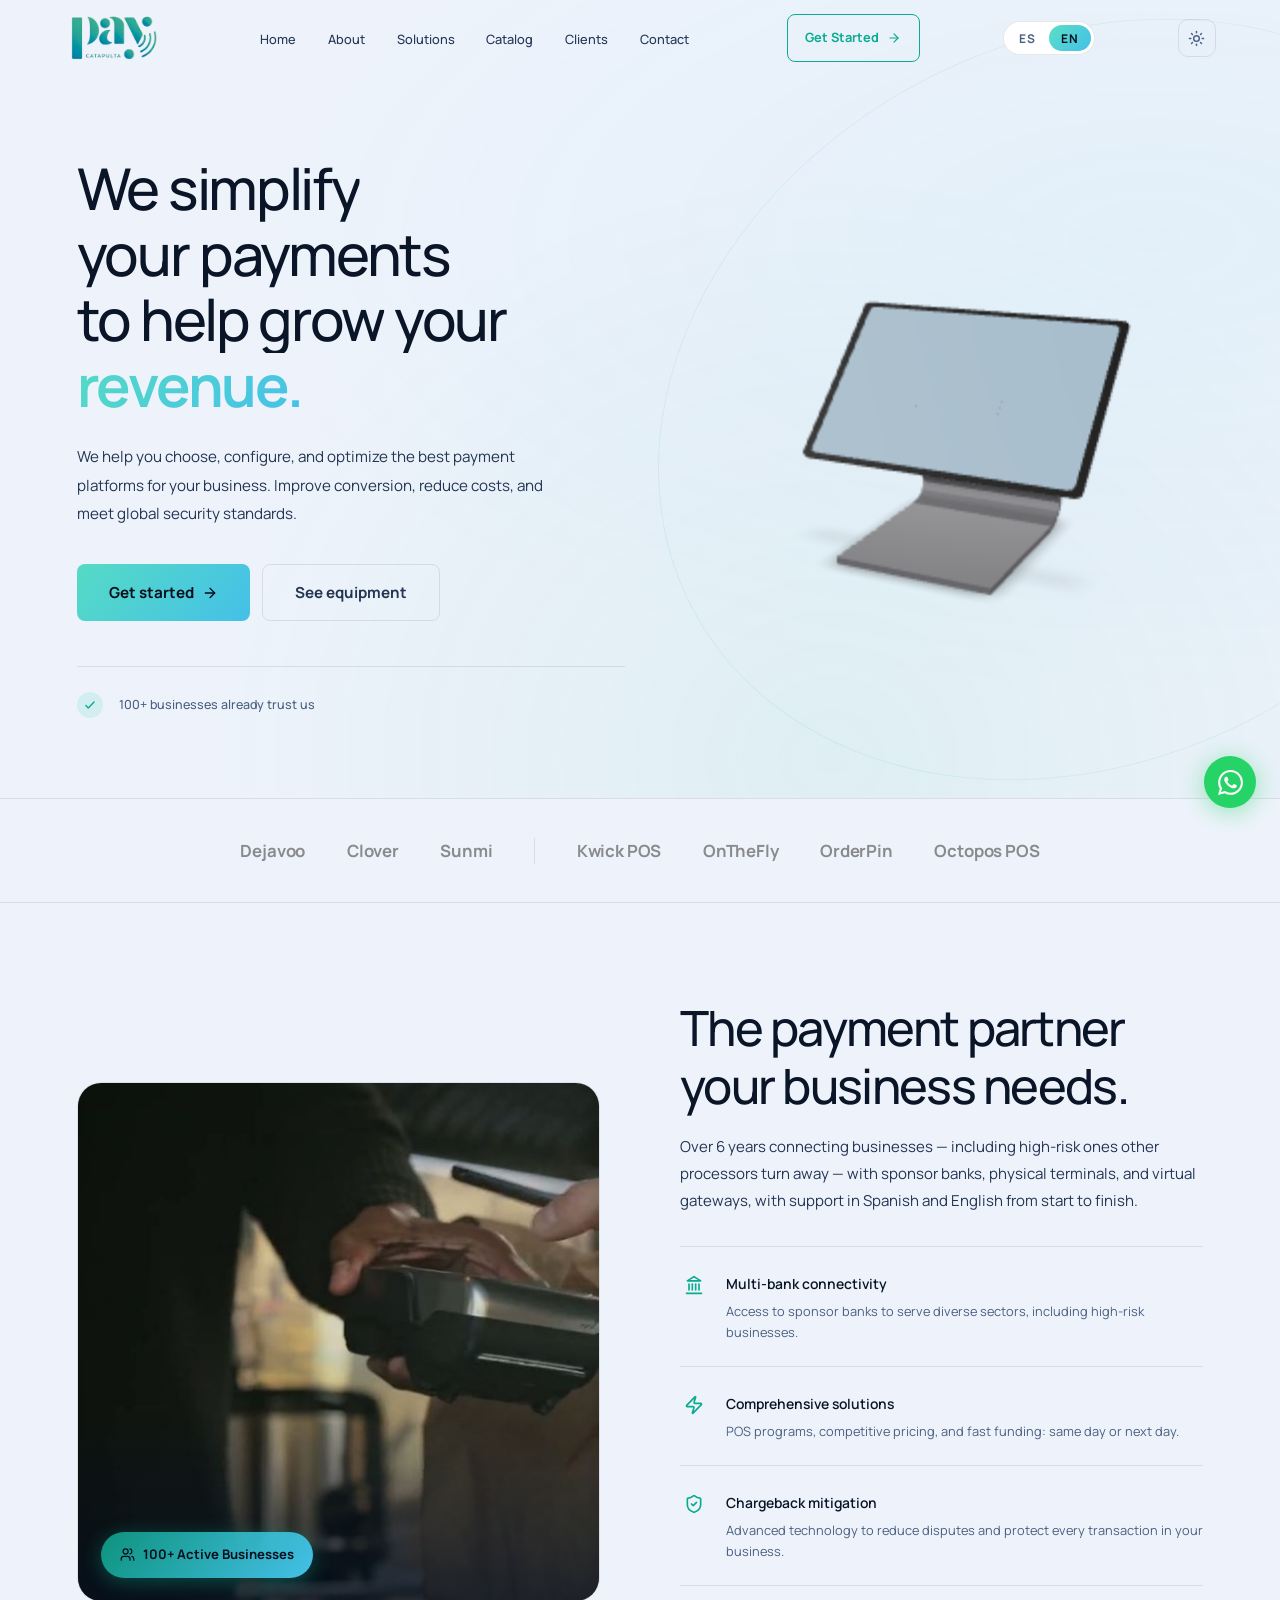
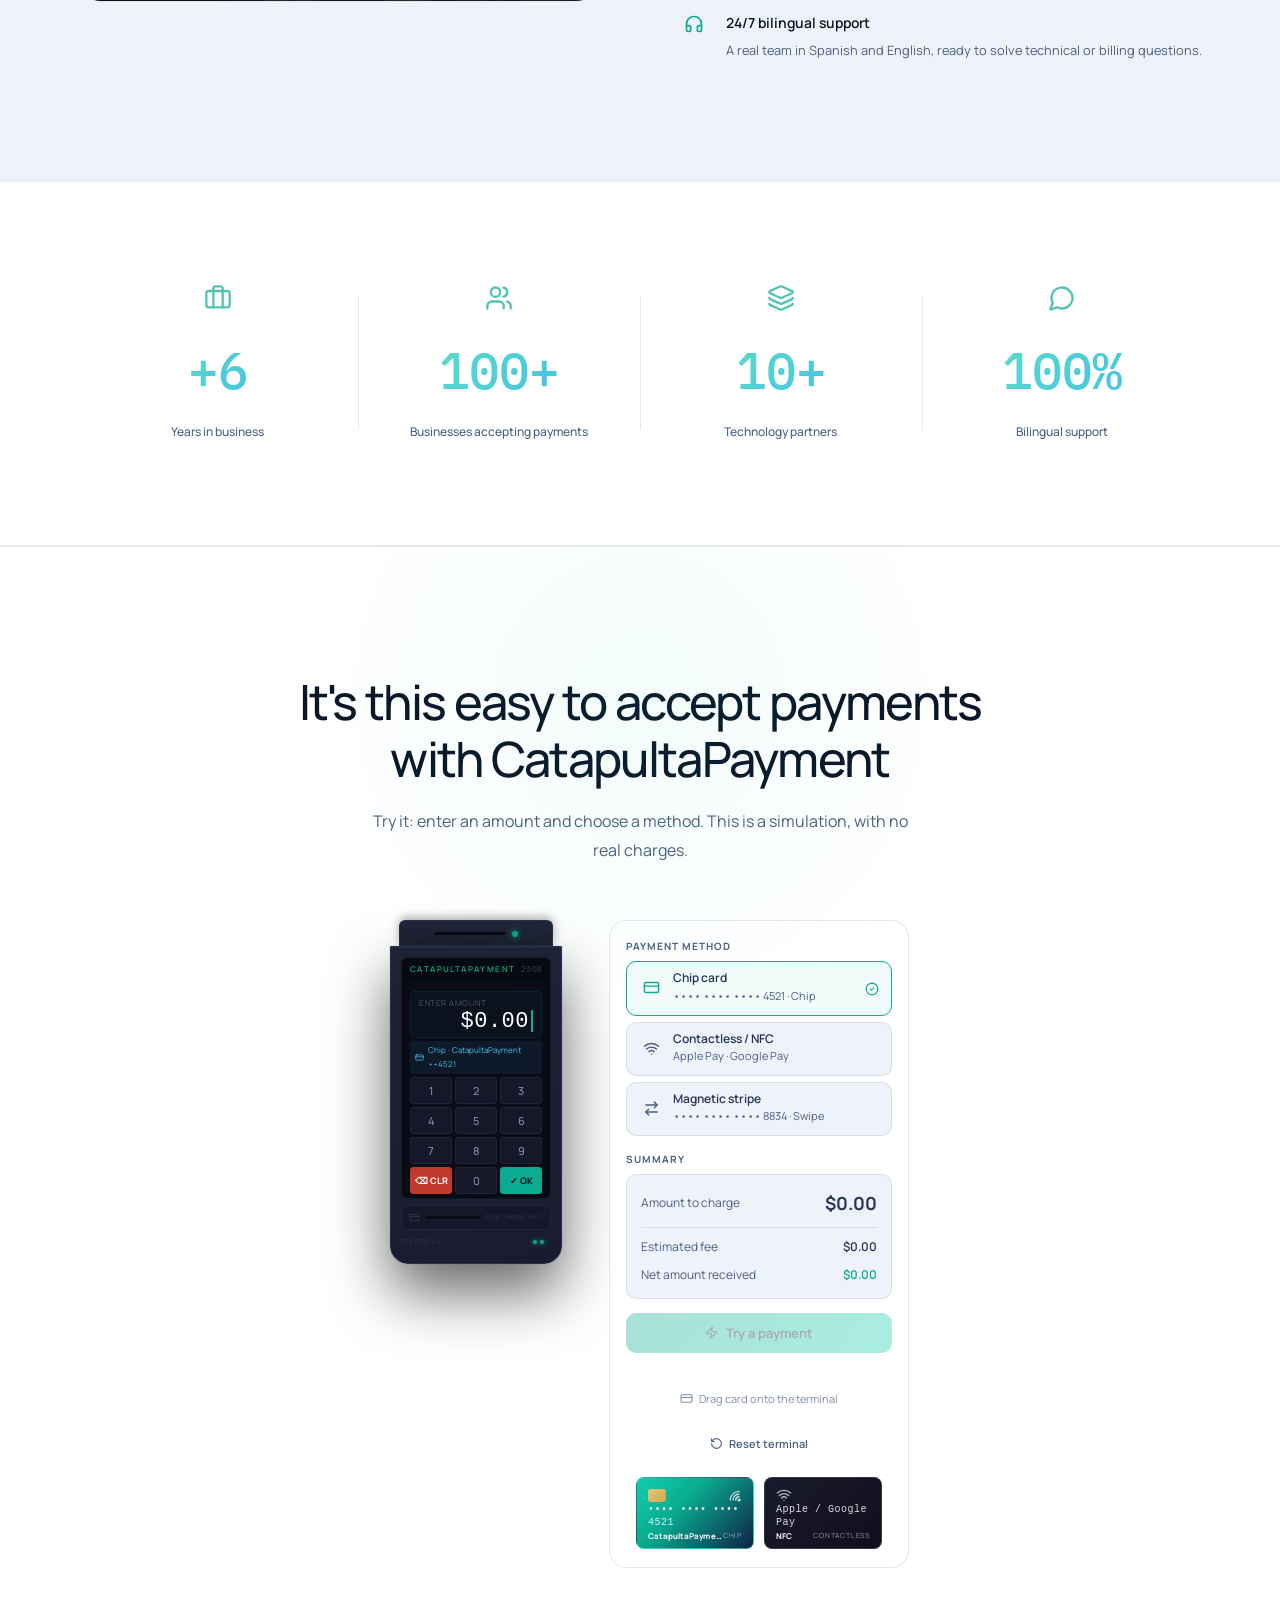
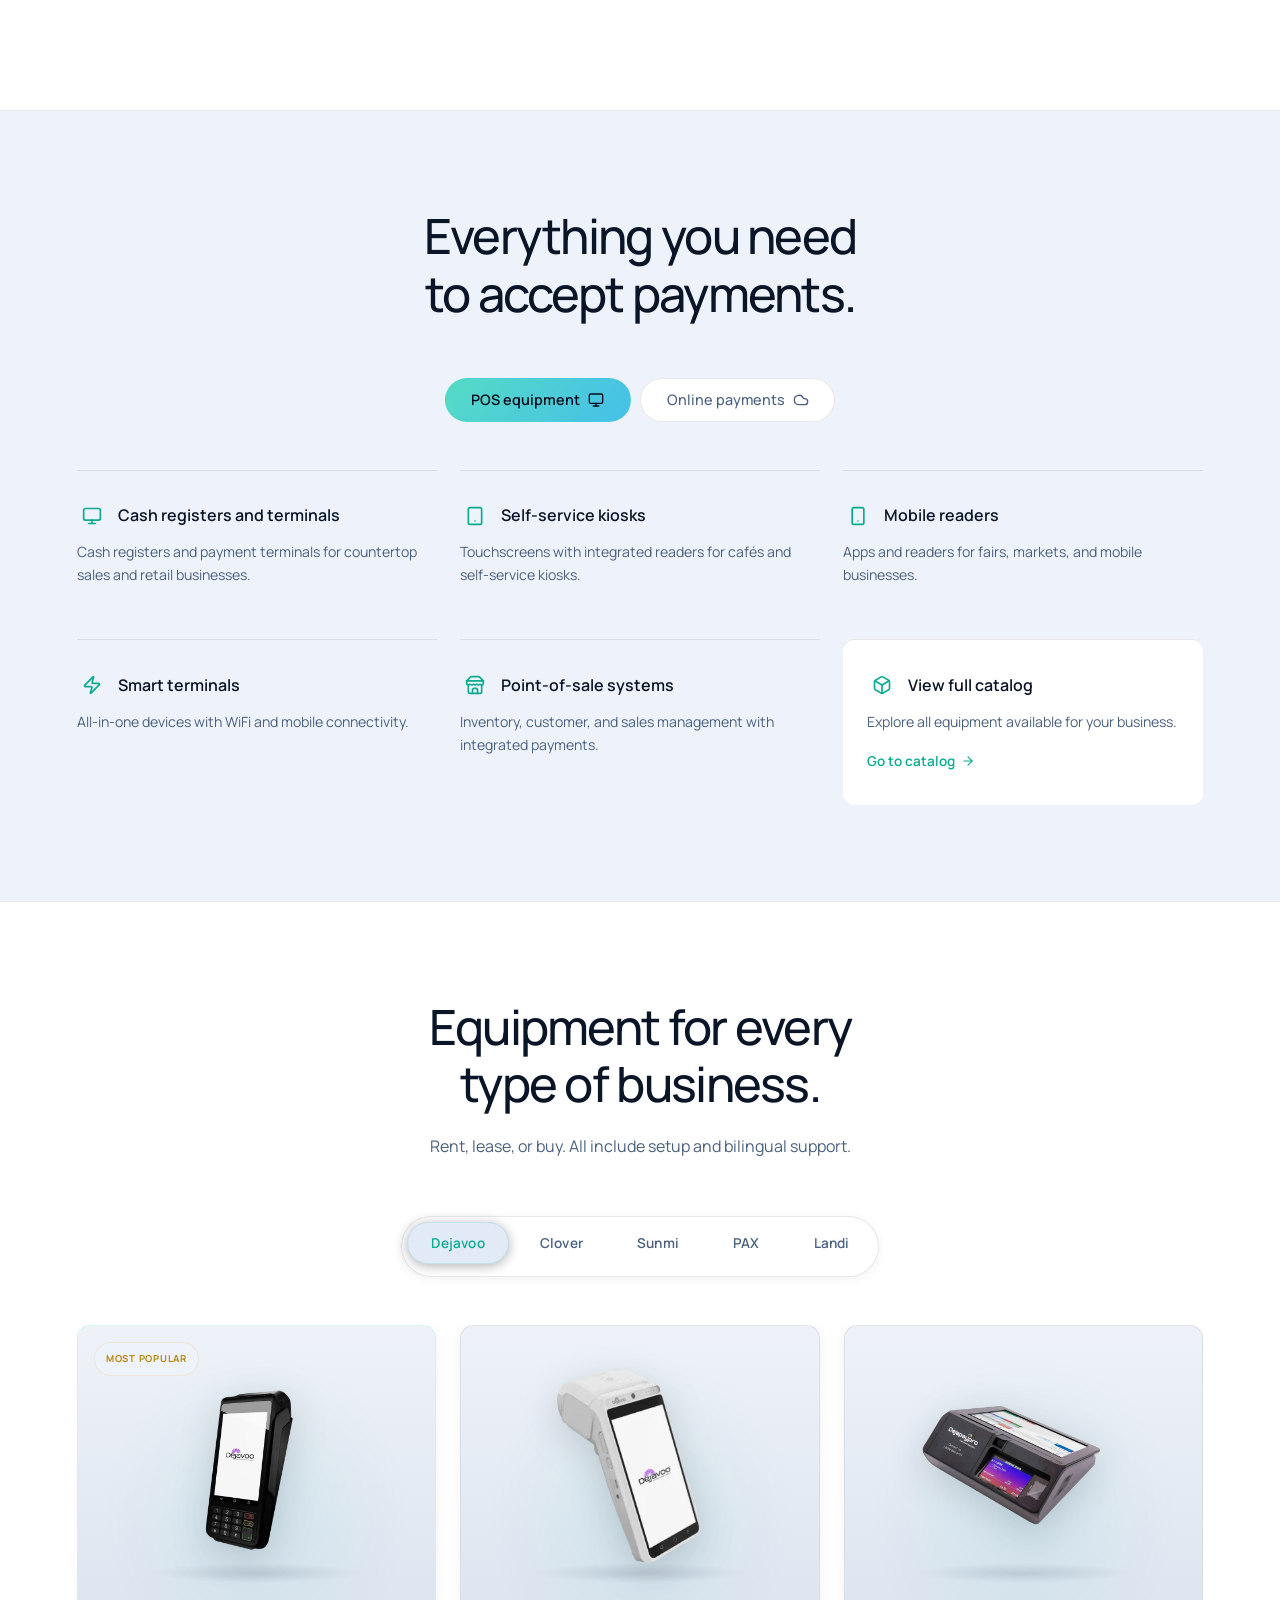
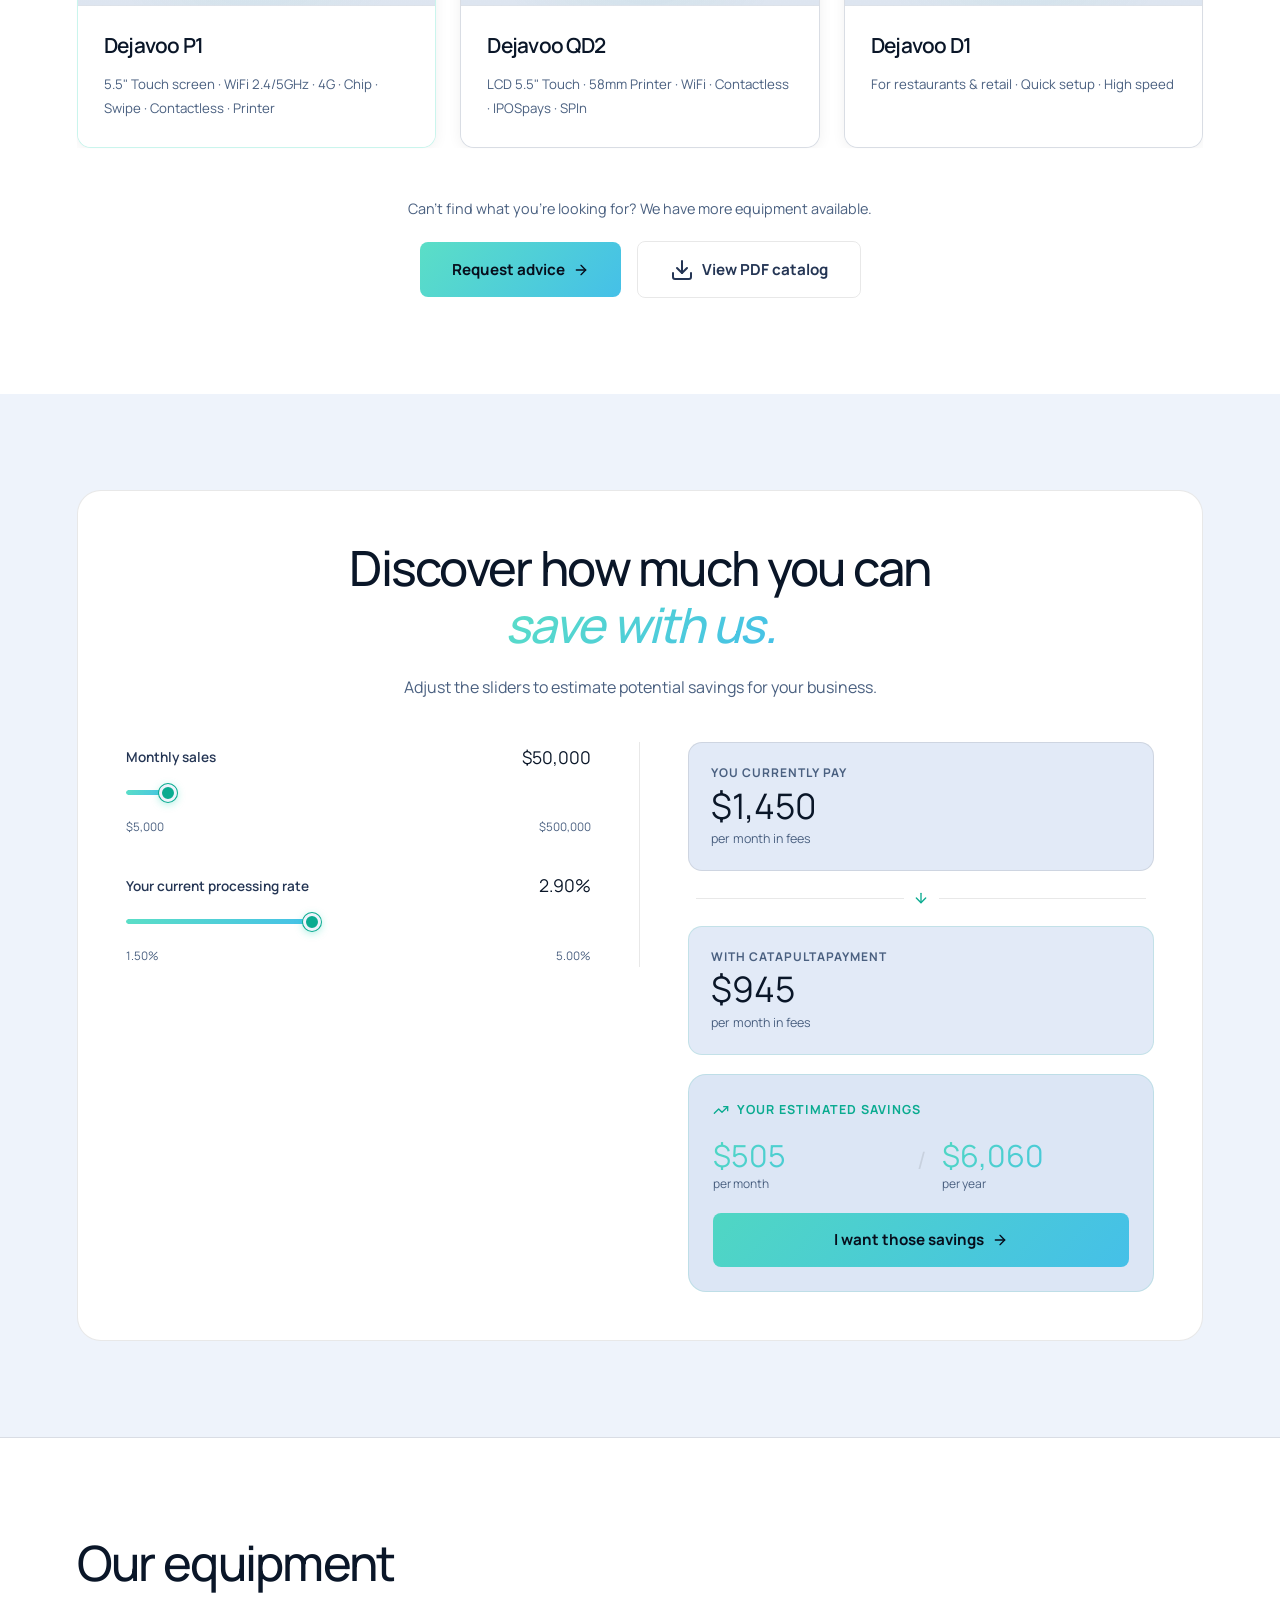
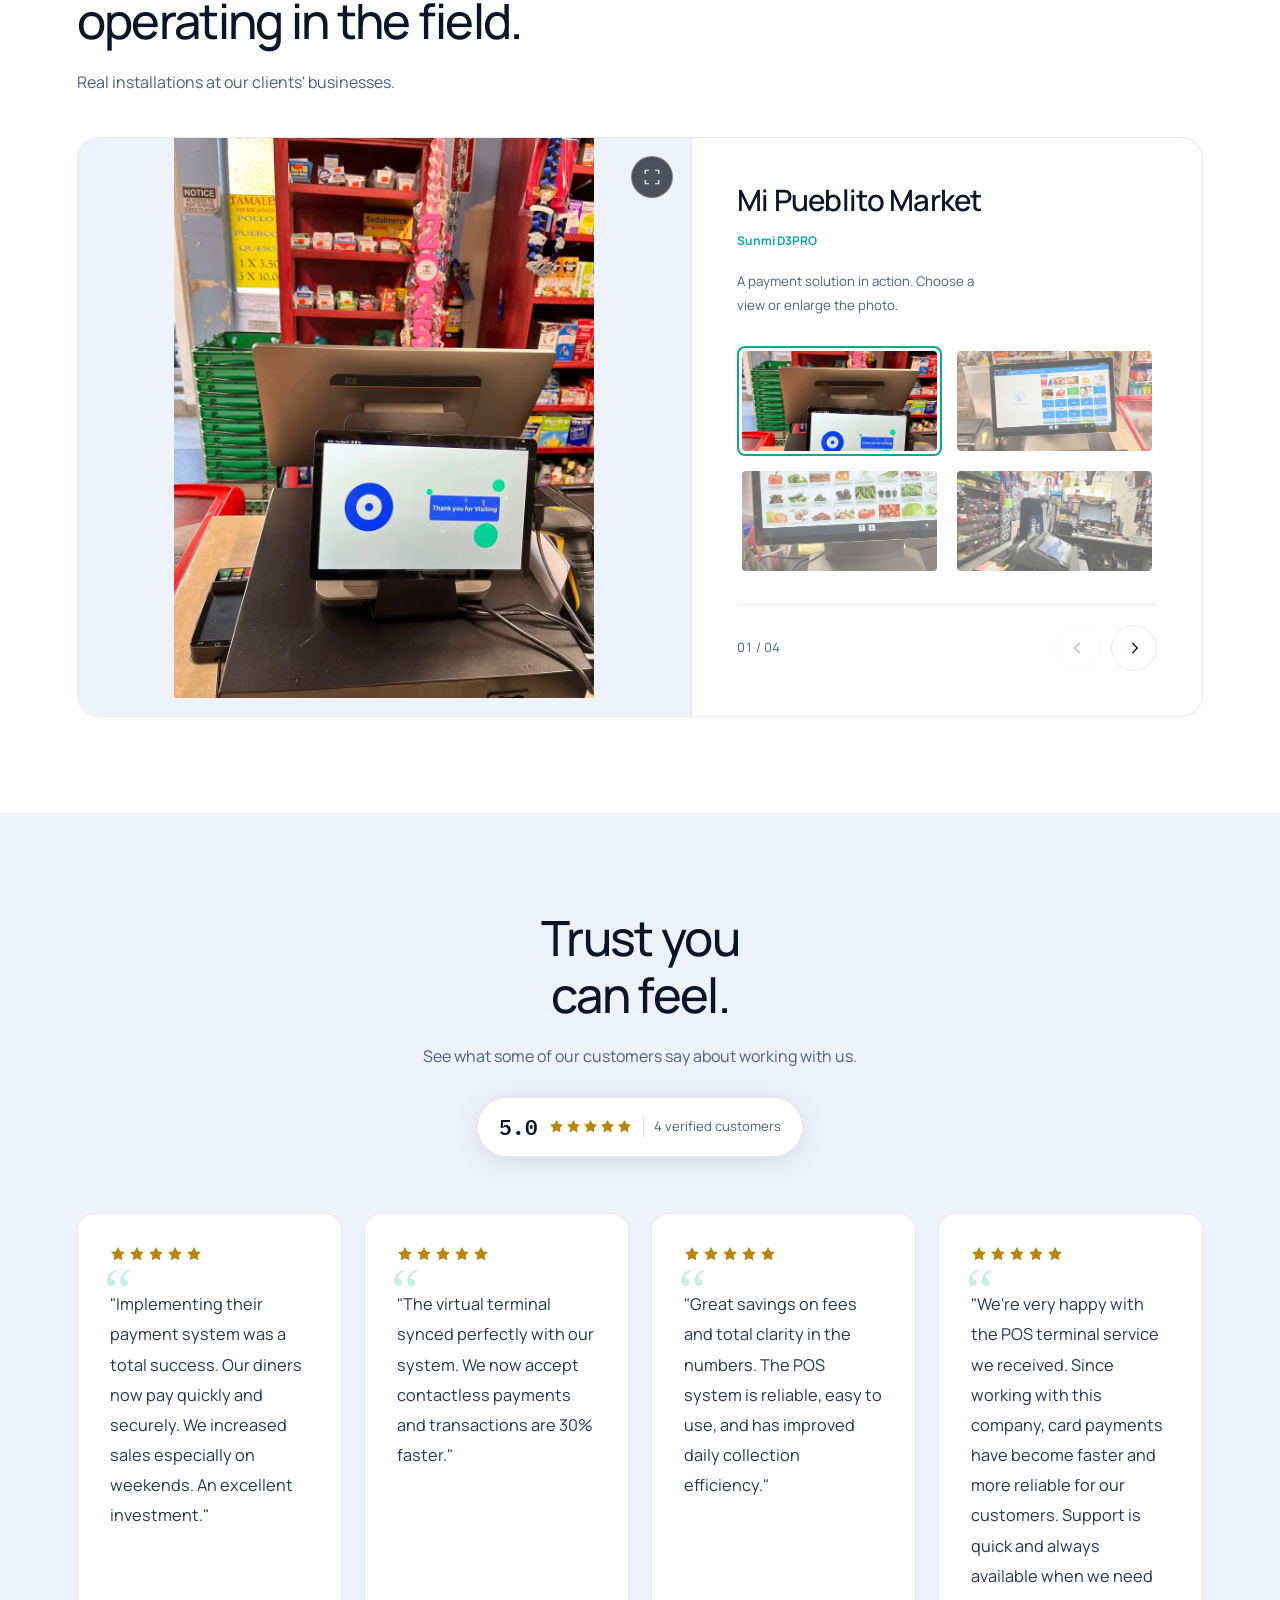
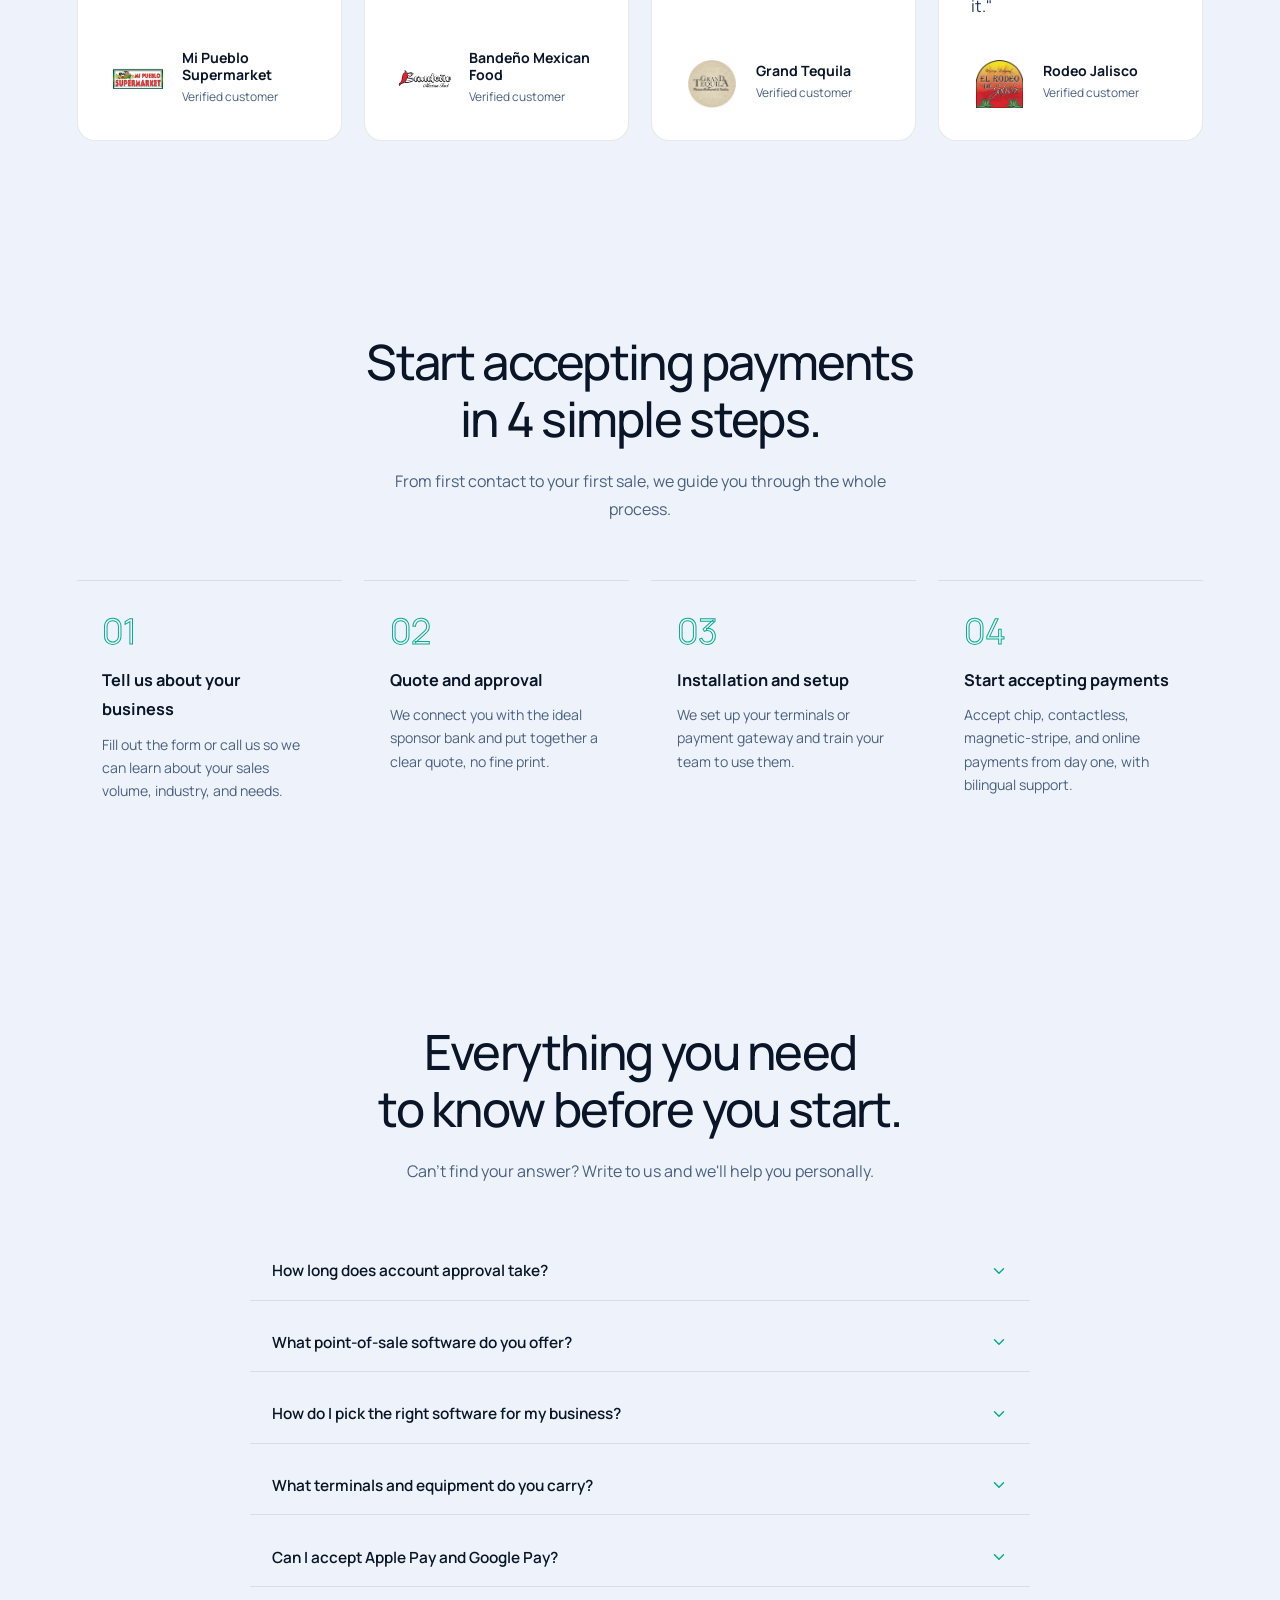
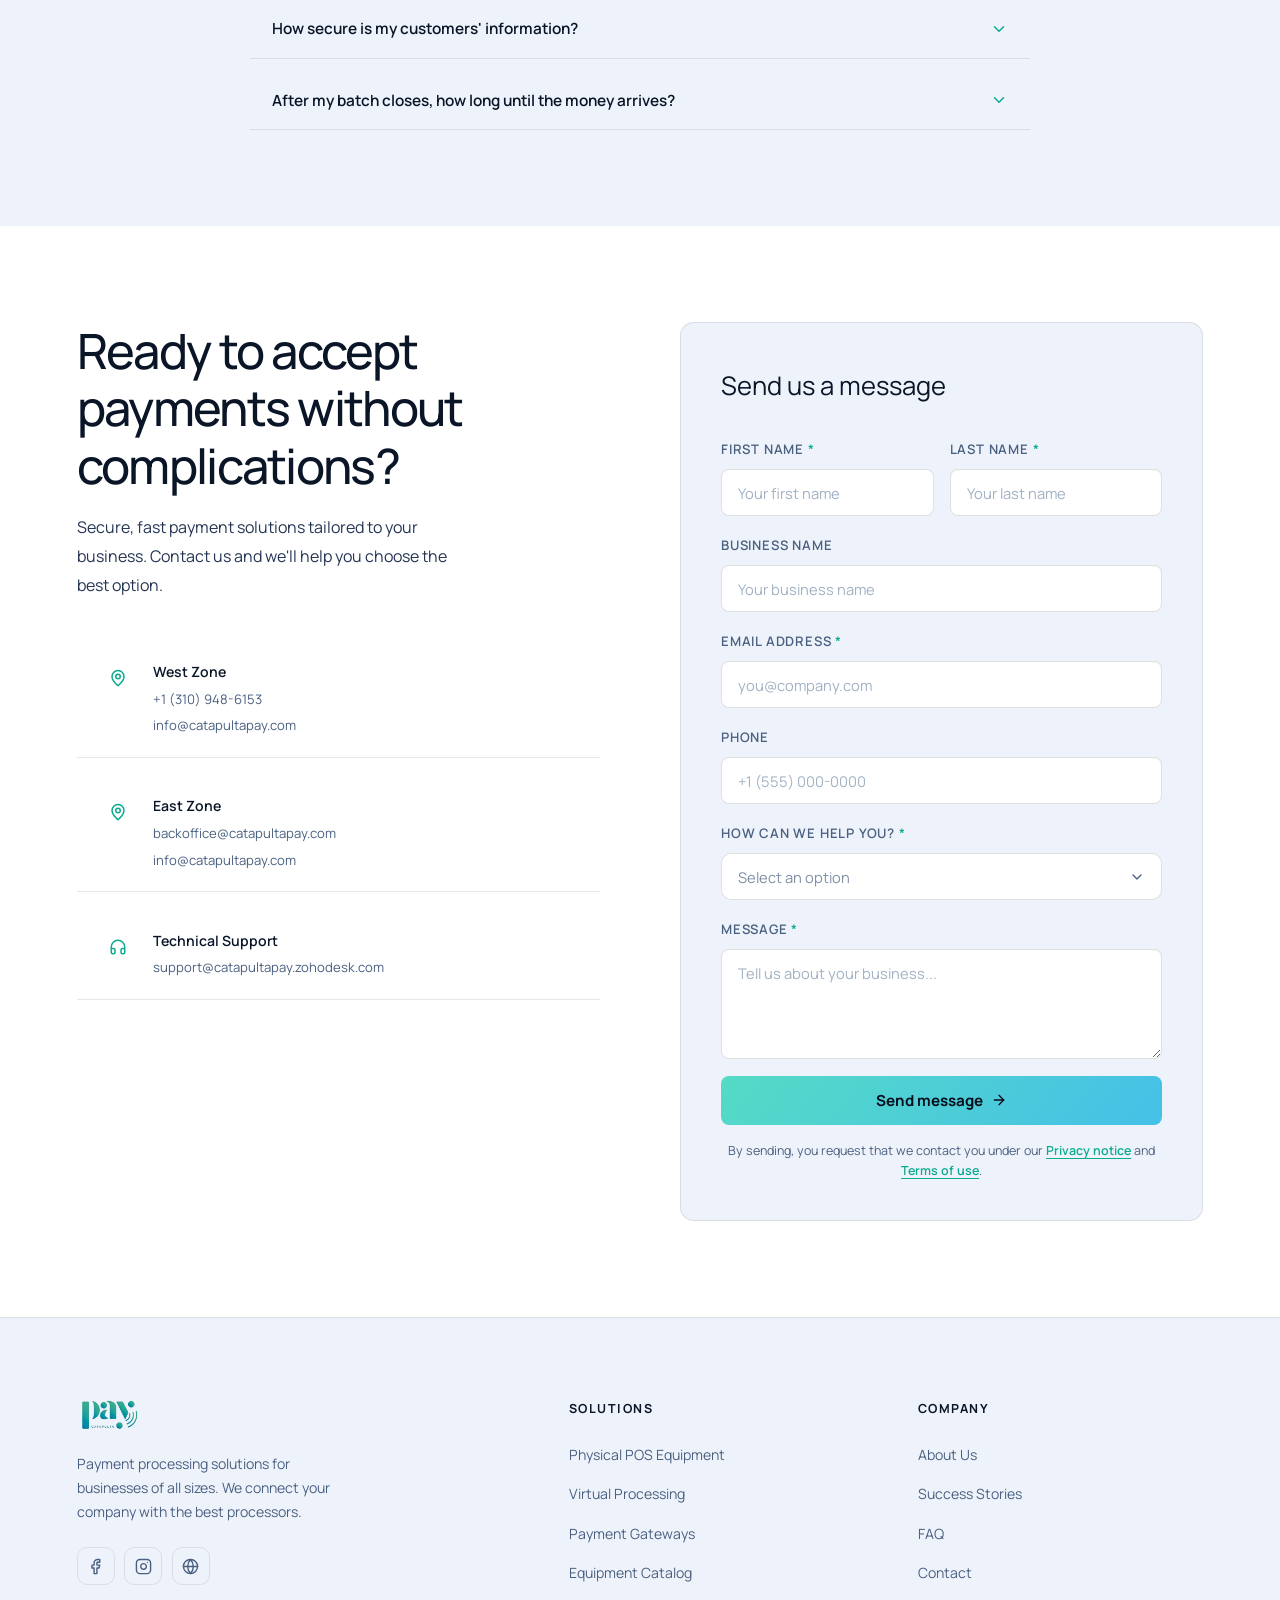
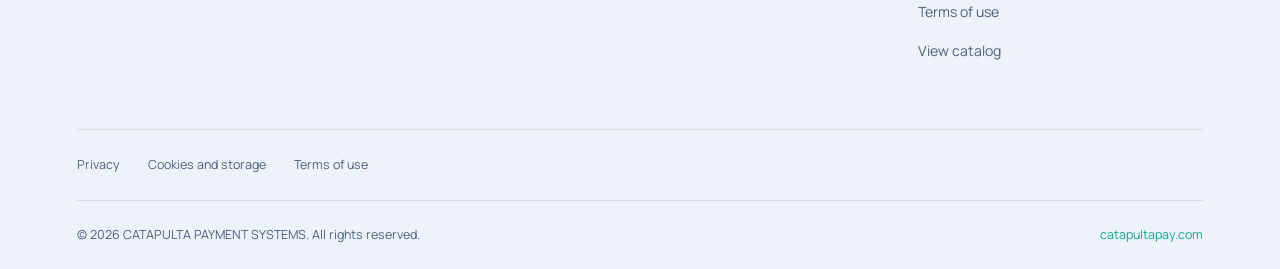
==== commit a63f7105: "Reducir peticiones de carga (core.css), corregir regresion de cache/logo en paginas legales y errata" ====
--- a/en/index.html
+++ b/en/index.html
@@ -43,12 +43,11 @@
 <link rel="manifest" href="/manifest.json" />
   <link rel="preload" href="/assets/fonts/design/manrope.woff2" as="font" type="font/woff2" crossorigin />
   <!-- Lucide Icons CDN -->
-<script src="/assets/js/icons.js?v=67" defer></script>
-<link rel="stylesheet" href="/assets/css/terminal-icons.css?v=67" />
+<script src="/assets/js/icons.js?v=68" defer></script>
+<link rel="stylesheet" href="/assets/css/terminal-icons.css?v=68" />
   <!-- Styles -->
-  <link rel="stylesheet" href="/styles.css?v=67" />
-  <link rel="stylesheet" href="/design.css?v=67" />
-  <link rel="stylesheet" href="/page-state.css?v=67" />
+  <link rel="stylesheet" href="/core.css?v=68" />
+  <link rel="stylesheet" href="/page-state.css?v=68" />
 <link rel="preload" href="/assets/icons/logo-site.webp" as="image" fetchpriority="high">
 
 <!-- Structured data -->
@@ -249,7 +248,7 @@
       <p class="loader-tagline" translate="no">Pagos simples. Negocios que crecen.</p>
     </div>
   </div>
-  <script src="/loading.js?v=67"></script>
+  <script src="/loading.js?v=68"></script>
 
   <!-- ── NAVBAR ── -->
   <nav id="nav" aria-label="Main navigation">
@@ -1063,7 +1062,7 @@
             </div>
             <div class="catalog-card-body">
               <h3 translate="no">PAX A35</h3>
-              <p class="catalog-specs" translate="no" data-spec-key="cat.spec.px.a35">PIN pad with color touchscreen · Pairs with an Elys POS station</p>
+              <p class="catalog-specs" translate="no" data-spec-key="cat.spec.px.a35">PIN pad with color touchscreen · Pairs with an Elyse POS station</p>
               <ul class="catalog-features">
                 <li translate="no">Customer-facing payment device next to the main station</li>
                 <li translate="no">Receipt printer sold separately</li>
@@ -1848,9 +1847,9 @@
        perezosa desde script.js (initHeroModel) para no competir por ancho de
        banda ni CPU con el contenido crítico durante la carga inicial. -->
   <!-- Formulario de contacto: envía a mail/send.php (SMTP propio vía IONOS) -->
-  <script src="/runtime.js?v=67" defer></script>
-  <script src="/script.js?v=67" defer></script>
-  <script src="/assets/js/custom-select.js?v=67" defer></script>
+  <script src="/runtime.js?v=68" defer></script>
+  <script src="/script.js?v=68" defer></script>
+  <script src="/assets/js/custom-select.js?v=68" defer></script>
   <a href="https://wa.me/13109486153?text=Hello%2C+I%27m+interested+in+CatapultaPayment"
    class="whatsapp-float" target="_blank" rel="noopener noreferrer" aria-label="WhatsApp" translate="no">
   <svg viewBox="0 0 24 24" xmlns="http://www.w3.org/2000/svg">
@@ -1864,8 +1863,8 @@
   </svg>
 </button>
 
-<script src="/i18n.js?v=67" defer></script>
-<script src="/design.js?v=67" defer></script>
+<script src="/i18n.js?v=68" defer></script>
+<script src="/design.js?v=68" defer></script>
 
 
 <script>
--- a/core.css
+++ b/core.css
@@ -0,0 +1,3869 @@
+/* ══════════════════════════════════════════
+   CatapultaPay — styles.css
+   Paleta oscura fintech premium
+   ══════════════════════════════════════════ */
+
+/* ── VARIABLES ── */
+:root {
+  --color-bg:        #070E1C;
+  --color-surface:   #0C1628;
+  --color-surface2:  #111F35;
+  --color-teal:      #0aab90;
+  --color-sky:       #45C0E8;
+  --color-gold:      #E8C97A;
+  --color-text:      #D8E8F5;
+  --color-muted:     #7089A3; /* AA: 5.3:1 sobre --color-bg, 5.0:1 sobre --color-surface */
+  --color-white:     #F2F8FF;
+  --color-border:    rgba(14, 207, 173, 0.12);
+  --color-borderW:   rgba(255, 255, 255, 0.06);
+  --grad-primary:    linear-gradient(130deg, #0ecfacae 0%, #45C0E8 100%);
+  --grad-gold:       linear-gradient(130deg, #E8C97A 0%, #f5dfa0 100%);
+
+  --font-display: 'Times New Roman', Times, Georgia, serif;
+  --font-body:    Arial, Helvetica, sans-serif;
+
+  --nav-h: 76px;
+  --radius-sm: 10px;
+  --radius-md: 14px;
+  --radius-lg: 18px;
+  --radius-xl: 24px;
+  --radius-full: 9999px;
+
+  --transition-fast: 0.2s ease;
+  --transition-base: 0.35s ease;
+  --transition-slow: 0.65s ease;
+
+  --shadow-teal: 0 8px 40px rgba(14, 207, 173, 0.15);
+  --shadow-card: 0 4px 30px rgba(0, 0, 0, 0.4);
+}
+
+/* ── RESET ── */
+*, *::before, *::after {
+  box-sizing: border-box;
+  margin: 0;
+  padding: 0;
+}
+
+html {
+  scroll-behavior: smooth;
+  scroll-padding-top: 92px;
+  font-size: 16px;
+}
+
+body {
+  font-family: var(--font-body);
+  background-color: var(--color-bg);
+  color: var(--color-text);
+  line-height: 1.75;
+  overflow-x: hidden;
+  -webkit-font-smoothing: antialiased;
+}
+
+img {
+  max-width: 100%;
+  display: block;
+}
+
+a {
+  text-decoration: none;
+  color: inherit;
+}
+
+ul {
+  list-style: none;
+}
+
+button {
+  font-family: var(--font-body);
+  cursor: pointer;
+  border: none;
+  background: none;
+}
+
+select,
+input,
+textarea {
+  font-family: var(--font-body);
+}
+
+/* ── UTILITY CLASSES ── */
+.container {
+  max-width: 1240px;
+  margin: 0 auto;
+  padding: 0 5%;
+}
+
+.grad-text {
+  background: var(--grad-primary);
+  -webkit-background-clip: text;
+  -webkit-text-fill-color: transparent;
+  background-clip: text;
+}
+
+.skip-link {
+  position: absolute;
+  top: -100%;
+  left: 1rem;
+  z-index: 10001;
+  padding: 0.85rem 1.4rem;
+  background: var(--color-teal);
+  color: #07140f;
+  font-weight: 700;
+  font-size: 0.9rem;
+  border-radius: var(--radius-sm);
+  transition: top 0.2s ease;
+}
+
+.skip-link:focus {
+  top: 1rem;
+}
+
+.sr-only {
+  position: absolute;
+  width: 1px;
+  height: 1px;
+  padding: 0;
+  margin: -1px;
+  overflow: hidden;
+  clip: rect(0, 0, 0, 0);
+  white-space: nowrap;
+  border: 0;
+}
+
+.section-title {
+  font-family: var(--font-display);
+  font-size: clamp(2rem, 3.2vw, 2.7rem);
+  font-weight: 400;
+  color: var(--color-white);
+  line-height: 1.2;
+  margin-bottom: 1.2rem;
+}
+
+.section-header {
+  text-align: center;
+  margin-bottom: 3.5rem;
+}
+
+.section-desc {
+  color: var(--color-muted);
+  max-width: 480px;
+  margin: 0 auto;
+}
+
+/* ── SCROLL REVEAL ── */
+.reveal,
+.reveal-left,
+.reveal-right {
+  opacity: 0;
+  transition: opacity var(--transition-slow), transform var(--transition-slow);
+}
+
+.reveal {
+  transform: translateY(30px);
+}
+
+.reveal-left {
+  transform: translateX(-40px);
+}
+
+.reveal-right {
+  transform: translateX(40px);
+}
+
+.reveal.visible,
+.reveal-left.visible,
+.reveal-right.visible {
+  opacity: 1;
+  transform: none;
+}
+
+/* ── BUTTONS ── */
+.btn-primary {
+  display: inline-flex;
+  align-items: center;
+  gap: 8px;
+  padding: 0.85rem 2rem;
+  background: var(--grad-primary);
+  color: #070E1C;
+  font-family: var(--font-body);
+  font-size: 0.95rem;
+  font-weight: 600;
+  border-radius: var(--radius-full);
+  transition: opacity var(--transition-fast), transform var(--transition-fast), box-shadow var(--transition-fast);
+}
+
+.btn-primary:hover {
+  opacity: 0.88;
+  transform: translateY(-2px);
+  box-shadow: var(--shadow-teal);
+}
+
+.btn-primary svg {
+  width: 16px;
+  height: 16px;
+}
+
+.btn-ghost {
+  display: inline-flex;
+  align-items: center;
+  gap: 8px;
+  padding: 0.85rem 2rem;
+  background: transparent;
+  color: var(--color-text);
+  font-size: 0.95rem;
+  font-weight: 500;
+  border-radius: var(--radius-full);
+  border: 1px solid var(--color-borderW);
+  transition: border-color var(--transition-fast), color var(--transition-fast), background var(--transition-fast);
+}
+
+.btn-ghost:hover {
+  border-color: var(--color-teal);
+  color: var(--color-teal);
+  background: rgba(14, 207, 173, 0.06);
+}
+
+.btn-outline {
+  display: inline-flex;
+  align-items: center;
+  gap: 8px;
+  padding: 0.6rem 1.4rem;
+  background: transparent;
+  color: var(--color-teal);
+  font-size: 0.88rem;
+  font-weight: 600;
+  border-radius: var(--radius-full);
+  border: 1px solid var(--color-teal);
+  transition: background var(--transition-fast), color var(--transition-fast);
+}
+
+.btn-outline:hover {
+  background: var(--grad-primary);
+  color: #070E1C;
+  border-color: transparent;
+}
+
+.btn-outline svg {
+  width: 14px;
+  height: 14px;
+}
+
+.btn-full {
+  width: 100%;
+  justify-content: center;
+}
+
+/* ── NAVBAR ── */
+#nav {
+  position: fixed;
+  top: 0;
+  left: 0;
+  width: 100%;
+  z-index: 999;
+  transition: background var(--transition-base), backdrop-filter var(--transition-base), box-shadow var(--transition-base);
+}
+
+#nav.stuck, #nav.menu-open {
+  background: rgba(7, 14, 28, 0.95);
+  box-shadow: 0 1px 0 var(--color-borderW);
+}
+
+@media (min-width: 769px) {
+  #nav.stuck {
+    background: rgba(7, 14, 28, 0.85);
+    backdrop-filter: blur(18px);
+    -webkit-backdrop-filter: blur(18px);
+  }
+}
+
+.nav-inner {
+  max-width: 1240px;
+  margin: 0 auto;
+  padding: 0 5%;
+  height: var(--nav-h);
+  display: flex;
+  align-items: center;
+  justify-content: space-between;
+  gap: 2rem;
+}
+
+.nav-logo img {
+  height: 52px;
+  width: auto;
+  max-width: 200px;
+  object-fit: contain;
+  display: block;
+}
+
+.nlinks {
+  display: flex;
+  align-items: center;
+  gap: 0.2rem;
+}
+
+.nav-link {
+  padding: 0.5rem 0.9rem;
+  font-size: 0.9rem;
+  font-weight: 500;
+  color: var(--color-text);
+  border-radius: var(--radius-sm);
+  transition: color var(--transition-fast), background var(--transition-fast);
+}
+
+.nav-link:hover {
+  color: var(--color-teal);
+  background: rgba(14, 207, 173, 0.07);
+}
+
+.nav-hamburger {
+  display: none;
+  align-items: center;
+  justify-content: center;
+  width: 40px;
+  height: 40px;
+  border-radius: var(--radius-sm);
+  color: var(--color-text);
+  border: 1px solid var(--color-borderW);
+  transition: border-color var(--transition-fast), color var(--transition-fast);
+}
+
+.nav-hamburger:hover {
+  border-color: var(--color-teal);
+  color: var(--color-teal);
+}
+
+.nav-hamburger svg {
+  width: 20px;
+  height: 20px;
+}
+
+/* Control de íconos hamburguesa via clase — no inline style */
+.nav-hamburger .icon-close { display: none; }
+.nav-hamburger.is-open .icon-menu  { display: none; }
+.nav-hamburger.is-open .icon-close { display: block; }
+
+/* Mobile menu */
+.mobile-menu-backdrop {
+  position: fixed;
+  inset: 0;
+  background: rgba(3, 8, 18, 0.55);
+  z-index: 997;
+  opacity: 0;
+  pointer-events: none;
+  transition: opacity 0.3s ease;
+}
+
+.mobile-menu-backdrop.open {
+  opacity: 1;
+  pointer-events: auto;
+}
+
+.mobile-menu {
+  position: fixed;
+  top: var(--nav-h);
+  right: 0;
+  left: auto;
+  bottom: 0;
+  height: calc(100dvh - var(--nav-h));
+  width: min(320px, 82vw);
+  background: var(--color-bg);
+  border-left: 1px solid var(--color-borderW);
+  box-shadow: -24px 0 50px rgba(0, 0, 0, 0.35);
+  padding: 0 1.3rem 2rem;
+  overflow-y: auto;
+  -webkit-overflow-scrolling: touch;
+  z-index: 998;
+  opacity: 0;
+  transform: translateX(24px);
+  pointer-events: none;
+  visibility: hidden;
+  transition: opacity 0.3s cubic-bezier(.16,1,.3,1), transform 0.3s cubic-bezier(.16,1,.3,1), filter 0.26s cubic-bezier(.16,1,.3,1), visibility 0s linear 0.3s;
+}
+
+.mobile-menu.open {
+  opacity: 1;
+  transform: translateX(0);
+  pointer-events: auto;
+  visibility: visible;
+  transition: opacity 0.3s cubic-bezier(.16,1,.3,1), transform 0.3s cubic-bezier(.16,1,.3,1), filter 0.26s cubic-bezier(.16,1,.3,1), visibility 0s linear 0s;
+}
+
+.mobile-menu ul {
+  display: flex;
+  flex-direction: column;
+  gap: 0.3rem;
+  padding-top: 0;
+}
+
+.mobile-link {
+  display: flex;
+  align-items: center;
+  gap: 0.7rem;
+  padding: 0.9rem 1.1rem;
+  font-size: 1.02rem;
+  font-weight: 500;
+  color: var(--color-text);
+  border-radius: var(--radius-md);
+  border: 1px solid transparent;
+  transition: color 0.15s ease, background 0.15s ease, border-color 0.15s ease, transform 0.15s ease;
+}
+
+.mobile-link-icon {
+  display: flex;
+  align-items: center;
+  justify-content: center;
+  width: 34px;
+  height: 34px;
+  flex-shrink: 0;
+  border-radius: var(--radius-sm);
+  background: rgba(14, 207, 173, 0.08);
+  transition: background 0.15s ease;
+}
+
+.mobile-link svg {
+  width: 18px;
+  height: 18px;
+  flex-shrink: 0;
+  color: var(--color-muted);
+  transition: color 0.15s ease;
+}
+
+.mobile-link:hover,
+.mobile-link:active {
+  color: var(--color-teal);
+  background: rgba(14, 207, 173, 0.07);
+  border-color: rgba(14, 207, 173, 0.15);
+  transform: translateX(4px);
+}
+
+.mobile-link:hover .mobile-link-icon,
+.mobile-link:active .mobile-link-icon {
+  background: rgba(14, 207, 173, 0.16);
+}
+
+.mobile-link:hover svg,
+.mobile-link:active svg {
+  color: var(--color-teal);
+}
+
+.mobile-cta {
+  margin-top: 1rem;
+  width: 100%;
+  justify-content: center;
+  border-radius: var(--radius-full);
+  padding: 1rem 2rem;
+  font-size: 1rem;
+}
+
+.mobile-menu-divider {
+  padding-top: 1.3rem;
+  margin-top: 1.1rem;
+  border-top: 1px solid var(--color-borderW);
+}
+
+.mobile-menu-section-label {
+  display: block;
+  font-size: 0.68rem;
+  font-weight: 700;
+  letter-spacing: 0.08em;
+  text-transform: uppercase;
+  color: var(--color-muted);
+  margin-bottom: 0.8rem;
+  padding-left: 0.2rem;
+}
+
+.mobile-prefs-row {
+  display: grid;
+  grid-template-columns: 1fr 1fr;
+  gap: 0.6rem;
+}
+
+.mobile-lang-toggle {
+  width: 100%;
+  height: 44px;
+  justify-content: center;
+}
+
+.mobile-lang-toggle .lang-btn {
+  flex: 1;
+  display: flex;
+  align-items: center;
+  justify-content: center;
+  text-align: center;
+}
+
+/* ── HERO ── */
+#hero {
+  position: relative;
+  min-height: 100vh;
+  display: flex;
+  align-items: center;
+  padding: calc(var(--nav-h) + 4rem) 5% 6rem;
+  overflow: hidden;
+}
+
+.hero-grid {
+  position: relative;
+  z-index: 1;
+  max-width: 1240px;
+  margin: 0 auto;
+  width: 100%;
+  display: grid;
+  grid-template-columns: 1fr 1fr;
+  align-items: center;
+  gap: 5rem;
+}
+
+.hero-copy {
+  max-width: 560px;
+}
+
+.hero-copy h1 {
+  font-family: var(--font-display);
+  font-size: clamp(3rem, 5.5vw, 5rem);
+  font-weight: 400;
+  line-height: 1.1;
+  color: var(--color-white);
+  margin-bottom: 1.5rem;
+}
+
+.hero-copy h1 em {
+  font-style: italic;
+}
+
+.hero-desc {
+  color: var(--color-text);
+  font-size: 1.05rem;
+  max-width: 480px;
+  margin-bottom: 2.2rem;
+}
+
+.hero-actions {
+  display: flex;
+  gap: 1rem;
+  flex-wrap: wrap;
+  margin-bottom: 2.8rem;
+}
+
+/* Trust bar */
+.trust-bar {
+  display: flex;
+  align-items: center;
+  gap: 1rem;
+  padding-top: 1.6rem;
+  border-top: 1px solid var(--color-borderW);
+}
+
+.trust-check {
+  display: flex;
+  align-items: center;
+  justify-content: center;
+  flex-shrink: 0;
+  width: 26px;
+  height: 26px;
+  border-radius: 50%;
+  background: rgba(14, 207, 173, 0.12);
+  color: var(--color-teal);
+}
+
+.trust-check svg {
+  width: 14px;
+  height: 14px;
+}
+
+.trust-text {
+  font-size: 0.88rem;
+  color: var(--color-muted);
+  font-weight: 500;
+}
+
+.hero-card-wrap {
+  perspective: 900px;
+}
+
+/* ── MARCAS ── */
+.brand-strip {
+  padding: 2.4rem 0;
+  border-top: 1px solid var(--color-borderW);
+  border-bottom: 1px solid var(--color-borderW);
+}
+
+.brand-strip-row {
+  display: flex;
+  align-items: center;
+  justify-content: center;
+  flex-wrap: wrap;
+  gap: 2.4rem 2.6rem;
+}
+
+.brand-mark {
+  display: flex;
+  align-items: center;
+  height: 24px;
+  max-width: 120px;
+  font-family: var(--font-display);
+  font-size: 1.05rem;
+  font-weight: 700;
+  letter-spacing: -0.01em;
+  color: var(--color-muted);
+  opacity: 0.7;
+  filter: grayscale(1);
+  transition: opacity 0.25s ease, filter 0.25s ease, color 0.25s ease;
+}
+
+.brand-mark:hover {
+  opacity: 1;
+  filter: grayscale(0);
+  color: var(--color-text);
+}
+
+img.brand-mark {
+  width: auto;
+  object-fit: contain;
+}
+
+.brand-sep {
+  width: 1px;
+  height: 26px;
+  background: var(--color-borderW);
+}
+
+@media (max-width: 640px) {
+  .brand-sep { display: none; }
+  .brand-strip-row { gap: 1.6rem 1.8rem; }
+}
+
+/* ── NOSOTROS ── */
+#about {
+  padding: 110px 0;
+}
+
+.about-grid {
+  display: grid;
+  grid-template-columns: 1fr 1fr;
+  gap: 5rem;
+  align-items: center;
+}
+
+.about-image-wrap {
+  position: relative;
+  overflow: hidden;
+  border-radius: var(--radius-xl);
+}
+
+/* ── VIDEO en sección Nosotros ── */
+.about-video-wrap {
+  position: relative;
+  width: 100%;
+  height: 520px;
+  border-radius: var(--radius-xl);
+  overflow: hidden;
+  border: 1px solid var(--color-borderW);
+  box-shadow: 0 24px 64px rgba(0, 0, 0, 0.3);
+  transition: box-shadow 0.4s ease, border-color 0.4s ease;
+}
+
+@media (hover: hover) {
+  .about-image-wrap:hover .about-video-wrap {
+    border-color: rgba(10, 171, 144, 0.3);
+    box-shadow: 0 28px 72px rgba(0, 0, 0, 0.38), 0 0 0 1px rgba(10, 171, 144, 0.12);
+  }
+}
+
+.about-video {
+  width: 100%;
+  height: 100%;
+  object-fit: cover;
+  display: block;
+  transition: transform 0.6s ease;
+  background: var(--color-surface2);
+  contain: strict;
+}
+
+@media (hover: hover) {
+  .about-image-wrap:hover .about-video {
+    transform: scale(1.03);
+  }
+}
+
+.about-video-overlay {
+  position: absolute;
+  inset: 0;
+  background: linear-gradient(
+    to top,
+    rgba(7, 14, 28, 0.72) 0%,
+    rgba(7, 14, 28, 0.08) 40%,
+    transparent 65%
+  );
+  pointer-events: none;
+}
+
+.about-video-scanline { display: none; }
+
+/* Esquinas decorativas tipo "cámara" */
+.about-video-wrap::before,
+.about-video-wrap::after {
+  content: '';
+  position: absolute;
+  width: 22px;
+  height: 22px;
+  border-color: rgba(10, 171, 144, 0.55);
+  border-style: solid;
+  z-index: 2;
+  pointer-events: none;
+  transition: opacity 0.3s ease;
+  opacity: 0;
+}
+
+.about-video-wrap::before {
+  top: 14px;
+  left: 14px;
+  border-width: 2px 0 0 2px;
+  border-radius: 4px 0 0 0;
+}
+
+.about-video-wrap::after {
+  bottom: 14px;
+  right: 14px;
+  border-width: 0 2px 2px 0;
+  border-radius: 0 0 4px 0;
+}
+
+.about-image-wrap:hover .about-video-wrap::before,
+.about-image-wrap:hover .about-video-wrap::after {
+  opacity: 1;
+}
+
+/* Light mode */
+[data-theme="light"] .about-video-overlay {
+  background: linear-gradient(
+    to top,
+    rgba(5, 15, 35, 0.65) 0%,
+    rgba(5, 15, 35, 0.04) 35%,
+    transparent 55%
+  );
+}
+
+[data-theme="light"] .about-video-wrap {
+  box-shadow: 0 16px 48px rgba(0, 0, 0, 0.12);
+  border-color: rgba(0, 0, 0, 0.08);
+}
+
+[data-theme="light"] .about-image-wrap:hover .about-video-wrap {
+  border-color: rgba(10, 171, 144, 0.3);
+  box-shadow: 0 20px 56px rgba(0, 0, 0, 0.16), 0 0 0 1px rgba(10, 171, 144, 0.12);
+}
+
+/* Responsive */
+@media (max-width: 1024px) {
+  .about-video-wrap { height: 380px; }
+}
+@media (max-width: 768px) {
+  .about-video-wrap { height: 300px; }
+}
+
+.about-badge {
+  position: absolute;
+  bottom: 24px;
+  left: 24px;
+  display: inline-flex;
+  align-items: center;
+  gap: 8px;
+  padding: 0.7rem 1.2rem;
+  background: var(--grad-primary);
+  color: #070E1C;
+  font-size: 0.82rem;
+  font-weight: 700;
+  border-radius: var(--radius-full);
+  box-shadow: 0 4px 20px rgba(14, 207, 173, 0.3);
+}
+
+.about-badge svg {
+  width: 15px;
+  height: 15px;
+}
+
+.about-desc {
+  color: var(--color-text);
+  margin-bottom: 2rem;
+}
+
+/* Feature cards */
+.feature-cards {
+  display: flex;
+  flex-direction: column;
+  gap: 0.9rem;
+}
+
+.feature-card {
+  display: flex;
+  align-items: flex-start;
+  gap: 1.1rem;
+  padding: 1.2rem 1.4rem;
+  background: var(--color-surface);
+  border: 1px solid var(--color-border);
+  border-radius: var(--radius-md);
+  transition: border-color var(--transition-fast), transform var(--transition-fast), background var(--transition-fast);
+}
+
+.feature-card:hover {
+  border-color: var(--color-teal);
+  transform: translateX(6px);
+  background: var(--color-surface2);
+}
+
+.feature-icon {
+  display: flex;
+  align-items: center;
+  justify-content: center;
+  width: 42px;
+  height: 42px;
+  border-radius: var(--radius-sm);
+  background: rgba(14, 207, 173, 0.1);
+  color: var(--color-teal);
+  flex-shrink: 0;
+}
+
+.feature-icon svg {
+  width: 20px;
+  height: 20px;
+}
+
+.feature-text h3 {
+  font-size: 0.95rem;
+  font-weight: 600;
+  color: var(--color-white);
+  margin-bottom: 0.3rem;
+}
+
+.feature-text p {
+  font-size: 0.88rem;
+  color: var(--color-muted);
+  line-height: 1.6;
+}
+
+/* ── STATS ── */
+#stats {
+  padding: 70px 0;
+  background: var(--color-surface);
+  border-top: 1px solid var(--color-borderW);
+  border-bottom: 1px solid var(--color-borderW);
+}
+
+.stats-grid {
+  display: grid;
+  grid-template-columns: repeat(4, 1fr);
+  gap: 0;
+}
+
+.stat-item {
+  display: flex;
+  flex-direction: column;
+  align-items: center;
+  text-align: center;
+  padding: 2rem;
+  position: relative;
+}
+
+.stat-item + .stat-item::before {
+  content: '';
+  position: absolute;
+  left: 0;
+  top: 20%;
+  height: 60%;
+  width: 1px;
+  background: var(--color-borderW);
+}
+
+.stat-icon {
+  width: 28px;
+  height: 28px;
+  color: var(--color-teal);
+  margin-bottom: 0.8rem;
+  opacity: 0.7;
+}
+
+.stat-num {
+  font-family: var(--font-display);
+  font-size: clamp(2.6rem, 4vw, 3.6rem);
+  font-weight: 400;
+  display: block;
+  margin-bottom: 0.3rem;
+}
+
+.stat-label {
+  font-size: 0.85rem;
+  color: var(--color-muted);
+  font-weight: 500;
+}
+
+/* ── TERMINAL SIMULADOR ── */
+#terminal {
+  padding: 110px 0;
+  background: var(--color-surface);
+  border-top: 1px solid var(--color-borderW);
+  border-bottom: 1px solid var(--color-borderW);
+  position: relative;
+  overflow: hidden;
+}
+#terminal::before {
+  content: '';
+  position: absolute;
+  top: -200px; left: 50%;
+  transform: translateX(-50%);
+  width: 700px; height: 700px;
+  background: radial-gradient(circle, rgba(14,207,173,0.05) 0%, transparent 68%);
+  pointer-events: none;
+}
+@media (max-width: 768px) {
+  #terminal { padding: 70px 5%; }
+}
+
+/* ── Terminal Simulator — dispositivo, teclado y ticket ── */
+.pos-outer {
+  display: flex;
+  flex-direction: column;
+  gap: 0;
+  padding: 1rem 0 2rem;
+  max-width: 760px;
+  margin: 0 auto;
+}
+.pos-scene {
+  display: flex;
+  gap: 28px;
+  align-items: flex-start;
+  justify-content: center;
+  flex-wrap: wrap;
+}
+.pos-device {
+  width: 210px;
+  flex-shrink: 0;
+  display: flex;
+  flex-direction: column;
+  align-items: center;
+}
+.pos-printer-top {
+  width: 154px;
+  height: 26px;
+  background: linear-gradient(180deg, #212538 0%, #1c2030 100%);
+  border-radius: 6px 6px 0 0;
+  border: 1.5px solid #2a2f4a;
+  border-bottom: none;
+  display: flex;
+  align-items: center;
+  justify-content: center;
+  gap: 6px;
+  box-shadow: 0 -3px 10px rgba(0,0,0,0.3);
+}
+.printer-slot { width: 72px; height: 3px; background: #0a0c14; border-radius: 2px; }
+.printer-led {
+  width: 6px; height: 6px; border-radius: 50%;
+  background: #0aab90;
+  box-shadow: 0 0 6px #0aab90;
+  transition: all 0.2s;
+}
+.printer-led.blink { animation: blinkLed 0.25s ease-in-out infinite; }
+@keyframes blinkLed { 0%,100%{opacity:1} 50%{opacity:0.15} }
+
+.pos-body {
+  width: 172px;
+  background: linear-gradient(160deg, #1e2235 0%, #181c2e 100%);
+  border: 1.5px solid #2a2f4a;
+  border-radius: 0 0 18px 18px;
+  padding: 10px 10px 14px;
+  display: flex;
+  flex-direction: column;
+  gap: 6px;
+  box-shadow:
+    0 28px 60px rgba(0,0,0,0.6),
+    0 0 0 1px rgba(10,171,144,0.08),
+    inset 0 1px 0 rgba(255,255,255,0.04);
+}
+.pos-screen-wrap {
+  background: #0a0c18;
+  border-radius: 7px;
+  border: 1px solid #151828;
+  height: 242px;
+  overflow: hidden;
+  display: flex;
+  flex-direction: column;
+  box-shadow: inset 0 2px 8px rgba(0,0,0,0.5);
+}
+.pos-topbar {
+  background: #070910;
+  padding: 4px 8px;
+  display: flex;
+  justify-content: space-between;
+  align-items: center;
+  flex-shrink: 0;
+}
+.topbar-brand { font-size: 8px; font-weight: 600; color: #0aab90; letter-spacing: 1.4px; text-transform: uppercase; }
+.topbar-time { font-size: 8px; color: #3a4560; }
+.pos-screen-body {
+  flex: 1;
+  display: flex;
+  flex-direction: column;
+  align-items: center;
+  justify-content: center;
+  padding: 10px 8px 8px;
+  gap: 0;
+}
+.screen-amount-display {
+  width: 100%;
+  background: rgba(10,171,144,0.04);
+  border: 1px solid rgba(10,171,144,0.12);
+  border-radius: 5px;
+  padding: 4px 8px;
+  margin-bottom: 3px;
+  min-height: 40px;
+  display: flex;
+  flex-direction: column;
+  align-items: flex-end;
+  justify-content: center;
+}
+.screen-entry-label { font-size: 8px; color: #4a5870; text-transform: uppercase; letter-spacing: 0.5px; align-self: flex-start; }
+.screen-entry-value {
+  font-size: clamp(12px, 4.5vw, 22px);
+  font-weight: 500;
+  color: #ffffff;
+  line-height: 1;
+  letter-spacing: 0.5px;
+  transition: all 0.1s;
+  font-family: 'Courier New', monospace;
+  word-break: break-all;
+  text-align: right;
+  width: 100%;
+}
+.screen-entry-value.has-value { color: #0aab90; }
+.screen-entry-cursor {
+  display: inline-block;
+  width: 2px; height: 22px;
+  background: #0aab90;
+  margin-left: 2px;
+  vertical-align: middle;
+  animation: cursorBlink 1s step-end infinite;
+}
+@keyframes cursorBlink { 0%,100%{opacity:1} 50%{opacity:0} }
+.screen-method-row {
+  display: flex;
+  align-items: center;
+  gap: 4px;
+  font-size: 8px;
+  color: #45C0E8;
+  background: rgba(69,192,232,0.08);
+  border-radius: 3px;
+  padding: 2px 5px;
+  align-self: flex-start;
+  margin-bottom: 3px;
+}
+.screen-numpad {
+  display: grid;
+  grid-template-columns: repeat(3, 1fr);
+  gap: 3px;
+  width: 100%;
+}
+.skey {
+  background: #151828;
+  border: 1px solid #202438;
+  border-radius: 3px;
+  padding: 5px 0;
+  font-size: 11px;
+  font-weight: 500;
+  color: #8090b0;
+  text-align: center;
+  cursor: pointer;
+  transition: background 0.12s, color 0.12s, transform 0.08s;
+  user-select: none;
+  -webkit-user-select: none;
+}
+.skey:hover { background: #202438; color: #a0b0d0; }
+.skey:active { transform: scale(0.88); background: #2a2f4a; }
+.skey.skey-ok {
+  color: #070E1C !important;
+  background: #0aab90 !important;
+  border-color: #0aab90 !important;
+  font-weight: 700;
+  font-size: 9px;
+}
+.skey.skey-ok:hover {
+  opacity: 0.88;
+  box-shadow: 0 2px 8px rgba(10,171,144,0.5);
+}
+.skey.skey-del {
+  color: #fff !important;
+  background: #c0392b !important;
+  border-color: #c0392b !important;
+  font-weight: 700;
+  font-size: 9px;
+}
+.skey.skey-del:hover {
+  background: #a5291e !important;
+}
+
+.pos-reader-strip {
+  background: #151828;
+  border-radius: 5px;
+  padding: 5px 7px;
+  display: flex;
+  align-items: center;
+  gap: 5px;
+  border: 1px solid #202438;
+}
+.reader-track {
+  flex: 1; height: 3px;
+  background: #0a0c14;
+  border-radius: 2px;
+  overflow: hidden;
+  position: relative;
+}
+.reader-glow {
+  position: absolute; top: 0; left: -100%; width: 100%; height: 100%;
+  background: linear-gradient(90deg, transparent, #0aab90, transparent);
+}
+.reader-glow.active { animation: readerSwipe 0.55s ease-in-out; }
+@keyframes readerSwipe { 0%{left:-100%} 100%{left:100%} }
+.reader-tag { font-size: 7px; color: #2a3550; white-space: nowrap; }
+
+.pos-status-row { display: flex; justify-content: space-between; align-items: center; }
+.pos-pci { font-size: 7px; color: #2a3550; font-weight: 500; letter-spacing: 0.5px; }
+.pos-leds { display: flex; gap: 3px; }
+.pos-led { width: 4px; height: 4px; border-radius: 50%; background: #1a2030; }
+.pos-led.on { background: #0aab90; box-shadow: 0 0 4px #0aab90; }
+
+/* ── Panel derecho ── */
+.pos-right {
+  flex: 1;
+  min-width: 240px;
+  max-width: 300px;
+  display: flex;
+  flex-direction: column;
+  gap: 14px;
+  background: var(--color-surface);
+  border: 1px solid var(--color-borderW);
+  border-radius: var(--radius-lg);
+  padding: 16px;
+}
+.panel-section-title {
+  font-size: 10px;
+  font-weight: 700;
+  color: var(--color-muted);
+  text-transform: uppercase;
+  letter-spacing: 1px;
+  margin-bottom: 6px;
+}
+.method-list { display: flex; flex-direction: column; gap: 6px; }
+.mcard {
+  background: var(--color-bg);
+  border: 1px solid var(--color-borderW);
+  border-radius: var(--radius-sm);
+  padding: 9px 12px;
+  display: flex;
+  align-items: center;
+  gap: 10px;
+  cursor: pointer;
+  transition: border-color 0.15s, background 0.15s, transform 0.15s;
+}
+.mcard:hover { border-color: rgba(69,192,232,0.3); background: var(--color-surface2); transform: translateX(2px); }
+.mcard.active { border-color: #0aab90; background: rgba(10,171,144,0.05); }
+.mcard-icon { font-size: 17px; color: var(--color-muted); width: 24px; text-align: center; }
+.mcard.active .mcard-icon { color: #0aab90; }
+.mcard-info { flex: 1; }
+.mcard-name { font-size: 12px; font-weight: 600; color: var(--color-text); margin: 0; line-height: 1.2; }
+.mcard-sub { font-size: 11px; color: var(--color-muted); margin: 0; }
+.mcard-check { font-size: 14px; color: #0aab90; opacity: 0; transition: opacity 0.15s; }
+.mcard.active .mcard-check { opacity: 1; }
+
+.summary-box {
+  background: var(--color-bg);
+  border: 1px solid var(--color-borderW);
+  border-radius: var(--radius-sm);
+  padding: 12px 14px;
+  display: flex;
+  flex-direction: column;
+  gap: 6px;
+}
+.summary-row { display: flex; justify-content: space-between; align-items: center; font-size: 12px; }
+.summary-key { color: var(--color-muted); }
+.summary-val { font-weight: 600; color: var(--color-text); }
+.summary-val.teal { color: #0aab90; }
+.summary-val.big { font-size: 18px; color: var(--color-text); font-weight: 700; }
+.summary-divider { height: 1px; background: var(--color-borderW); margin: 2px 0; }
+
+.charge-btn {
+  width: 100%;
+  padding: 11px 12px;
+  background: linear-gradient(130deg, #0aab90 0%, #0ecfad 100%);
+  border: none;
+  border-radius: var(--radius-sm);
+  font-size: 13px;
+  font-weight: 600;
+  color: #070E1C;
+  cursor: pointer;
+  display: flex;
+  align-items: center;
+  justify-content: center;
+  gap: 8px;
+  transition: opacity 0.2s, transform 0.1s, box-shadow 0.2s;
+  box-shadow: 0 4px 16px rgba(10,171,144,0.25);
+}
+.charge-btn:hover:not(:disabled) { opacity: 0.9; box-shadow: 0 6px 28px rgba(10,171,144,0.4); transform: translateY(-1px); }
+.charge-btn:active:not(:disabled) { transform: scale(0.98); }
+.charge-btn:disabled { opacity: 0.35; cursor: not-allowed; box-shadow: none; }
+
+.ticket-area { max-height: 0; overflow: hidden; transition: max-height 0.65s cubic-bezier(0.4,0,0.2,1); }
+.ticket-area.open { max-height: 540px; }
+.ticket {
+  background: var(--color-bg);
+  border: 1px solid var(--color-borderW);
+  border-radius: var(--radius-sm);
+  padding: 14px 16px;
+  font-family: 'Courier New', monospace;
+  font-size: 11px;
+  color: var(--color-text);
+  margin-top: 4px;
+  position: relative;
+}
+.ticket-stripe {
+  position: absolute;
+  top: 0; left: 0; right: 0; height: 3px;
+  background: repeating-linear-gradient(90deg,#0aab90 0,#0aab90 8px,transparent 8px,transparent 12px);
+  border-radius: var(--radius-sm) var(--radius-sm) 0 0;
+}
+.t-center { text-align: center; }
+.t-brand { font-size: 13px; font-weight: 700; color: #0aab90; letter-spacing: 2px; }
+.t-sub { font-size: 9px; color: var(--color-muted); margin-top: 1px; }
+.t-hr { border: none; border-top: 1px dashed var(--color-borderW); margin: 8px 0; }
+.t-row { display: flex; justify-content: space-between; gap: 8px; margin: 3px 0; font-size: 11px; }
+.t-key { color: var(--color-muted); }
+.t-val { font-weight: 500; }
+.t-total { font-size: 15px; font-weight: 700; }
+.t-ok { font-size: 9px; font-weight: 700; color: #0aab90; letter-spacing: 1.5px; }
+.t-auth { font-size: 10px; color: #E8C97A; }
+.t-footer { font-size: 9px; color: var(--color-muted); line-height: 1.7; }
+
+.screen-processing-wrap, .screen-success-wrap {
+  display: flex; flex-direction: column; align-items: center; justify-content: center;
+  width: 100%; height: 100%; gap: 6px; text-align: center;
+}
+.spin-ring {
+  width: 32px; height: 32px;
+  border: 2px solid rgba(10,171,144,0.15);
+  border-top-color: #0aab90;
+  border-radius: 50%;
+  animation: spin 0.75s linear infinite;
+}
+@keyframes spin { to { transform: rotate(360deg); } }
+.proc-label { font-size: 10px; color: var(--color-muted); }
+.proc-dots::after { content: ''; animation: dotdot 1.2s steps(4) infinite; }
+@keyframes dotdot { 0%{content:''} 25%{content:'.'} 50%{content:'..'} 75%{content:'...'} }
+.ok-ring {
+  width: 38px; height: 38px;
+  border: 2px solid #0aab90;
+  border-radius: 50%;
+  background: rgba(10,171,144,0.1);
+  display: flex; align-items: center; justify-content: center;
+  font-size: 18px; color: #0aab90;
+  animation: popRing 0.4s cubic-bezier(.16,1,.3,1);
+}
+@keyframes popRing { from{transform:scale(0)} to{transform:scale(1)} }
+.ok-label { font-size: 11px; font-weight: 600; color: #0aab90; letter-spacing: 0.5px; }
+.ok-amount { font-size: 20px; font-weight: 500; color: #fff; }
+.ok-auth { font-size: 9px; color: #E8C97A; background: rgba(232,201,122,0.1); padding: 2px 7px; border-radius: 3px; }
+.ok-thanks { font-size: 9px; color: #3a4560; }
+/* ── Draggable cards ── */
+.drag-hint {
+  display: flex;
+  align-items: center;
+  gap: 6px;
+  font-size: 11px;
+  color: var(--color-muted);
+  justify-content: center;
+  padding: 8px 0 4px;
+  opacity: 0.7;
+}
+.drag-hint i { font-size: 13px; }
+
+.draggable-cards {
+  display: flex;
+  gap: 10px;
+  justify-content: center;
+  padding: 4px 0 2px;
+}
+
+.drag-card {
+  width: 118px;
+  height: 72px;
+  border-radius: 8px;
+  background: linear-gradient(135deg, #0ecfad 0%, #0aab90 38%, #0d2247 100%);
+  border: 1px solid rgba(255,255,255,0.15);
+  padding: 9px 11px 8px;
+  display: flex;
+  flex-direction: column;
+  justify-content: space-between;
+  cursor: grab;
+  user-select: none;
+  -webkit-user-select: none;
+  position: relative;
+  transition: transform 0.15s ease, box-shadow 0.15s ease, opacity 0.15s;
+  flex-shrink: 0;
+}
+
+.drag-card--dark {
+  background: linear-gradient(135deg, #1a1a2e 0%, #0f0f1e 100%);
+}
+
+.drag-card:hover {
+  transform: translateY(-3px) scale(1.03);
+  box-shadow: 0 8px 24px rgba(0,0,0,0.5);
+}
+
+.drag-card:active { cursor: grabbing; opacity: 0.85; }
+
+.drag-card-chip {
+  width: 18px;
+  height: 13px;
+  background: linear-gradient(135deg, #E8C97A, #c9a84c);
+  border-radius: 3px;
+}
+
+.drag-card-mark {
+  width: 16px;
+  height: 16px;
+  fill: none;
+  stroke: rgba(255,255,255,0.75);
+  stroke-linecap: round;
+}
+.drag-card-mark circle { fill: rgba(255,255,255,0.75); stroke: none; }
+
+.drag-card-nfc-icon {
+  font-size: 16px;
+  color: rgba(255,255,255,0.7);
+}
+
+.drag-card-num {
+  font-size: 8px;
+  color: rgba(255,255,255,0.85);
+  letter-spacing: 0.5px;
+  font-family: 'Courier New', monospace;
+}
+
+.drag-card-row {
+  display: flex;
+  justify-content: space-between;
+  align-items: center;
+}
+
+.drag-card-brand {
+  font-size: 8px;
+  font-weight: 700;
+  color: #fff;
+  letter-spacing: 0.2px;
+  white-space: nowrap;
+}
+
+.drag-card-type {
+  font-size: 7px;
+  color: rgba(255,255,255,0.55);
+  text-transform: uppercase;
+  letter-spacing: 0.8px;
+}
+
+/* Drop zone activa */
+.pos-device.drop-active .pos-screen-wrap {
+  box-shadow: 0 0 0 2px #0aab90, inset 0 0 14px rgba(10,171,144,0.2);
+  transition: box-shadow 0.2s ease;
+}
+
+.pos-device.drop-active .pos-reader-strip {
+  background: rgba(10,171,144,0.12);
+  border-color: rgba(10,171,144,0.35);
+  transition: all 0.2s ease;
+}
+/* ── Responsive terminal ── */
+@media (max-width: 600px) {
+  .pos-scene { flex-direction: column; align-items: center; gap: 20px; }
+  .pos-right { max-width: 100%; min-width: 0; width: 100%; }
+}
+
+/* ── SOLUCIONES ── */
+#solutions {
+  padding: 110px 0;
+}
+
+/* Tab pills */
+.tab-pills {
+  display: flex;
+  gap: 0.6rem;
+  justify-content: center;
+  margin-bottom: 3rem;
+  flex-wrap: wrap;
+}
+
+.tab-pill {
+  display: inline-flex;
+  align-items: center;
+  gap: 8px;
+  padding: 0.7rem 1.6rem;
+  background: var(--color-surface);
+  border: 1px solid var(--color-borderW);
+  border-radius: var(--radius-full);
+  font-size: 0.9rem;
+  font-weight: 500;
+  color: var(--color-muted);
+  transition: all var(--transition-fast);
+}
+
+.tab-pill svg {
+  width: 16px;
+  height: 16px;
+}
+
+.tab-pill:hover {
+  color: var(--color-text);
+  border-color: var(--color-teal);
+}
+
+.tab-pill.active {
+  background: var(--grad-primary);
+  color: #070E1C;
+  border-color: transparent;
+  font-weight: 600;
+}
+
+/* Solutions panel */
+.solutions-panel {
+  transition: opacity 0.4s ease;
+}
+
+.solutions-panel.hidden {
+  display: none;
+  opacity: 0;
+  pointer-events: none;
+}
+
+.solutions-grid {
+  display: grid;
+  grid-template-columns: repeat(3, 1fr);
+  gap: 1.4rem;
+}
+
+.sol-card {
+  padding: 1.8rem;
+  background: var(--color-surface);
+  border: 1px solid var(--color-borderW);
+  border-radius: var(--radius-lg);
+  transition: transform var(--transition-base), border-color var(--transition-fast), box-shadow var(--transition-base);
+}
+
+.sol-card:hover {
+  transform: translateY(-6px);
+  border-color: var(--color-teal);
+  box-shadow: var(--shadow-teal);
+}
+
+.sol-card--cta {
+  border-color: var(--color-border);
+  background: linear-gradient(135deg, rgba(14, 207, 173, 0.06) 0%, rgba(69, 192, 232, 0.04) 100%);
+}
+
+.sol-head {
+  display: flex;
+  align-items: center;
+  gap: 0.7rem;
+  margin-bottom: 0.6rem;
+}
+
+.sol-icon {
+  display: flex;
+  align-items: center;
+  justify-content: center;
+  flex-shrink: 0;
+  width: 30px;
+  height: 30px;
+  color: var(--color-teal);
+}
+
+.sol-icon svg {
+  width: 20px;
+  height: 20px;
+}
+
+.sol-card h3 {
+  font-size: 1rem;
+  font-weight: 600;
+  color: var(--color-white);
+  margin: 0;
+}
+
+.sol-card p {
+  font-size: 0.88rem;
+  color: var(--color-muted);
+  line-height: 1.65;
+}
+
+.sol-link {
+  display: inline-flex;
+  align-items: center;
+  gap: 6px;
+  margin-top: 1rem;
+  font-size: 0.85rem;
+  font-weight: 600;
+  color: var(--color-teal);
+  transition: gap var(--transition-fast);
+}
+
+.sol-link:hover {
+  gap: 10px;
+}
+
+.sol-link svg {
+  width: 14px;
+  height: 14px;
+}
+
+/* ── GALERÍA ── */
+#gallery {
+  padding: 110px 0;
+  background: var(--color-surface);
+}
+
+.gallery-grid {
+  display: grid;
+  grid-template-columns: repeat(3, 1fr);
+  grid-template-rows: auto auto;
+  gap: 1.2rem;
+}
+
+.gallery-item {
+  position: relative;
+  overflow: hidden;
+  border-radius: var(--radius-lg);
+  margin: 0;
+  aspect-ratio: 4/3;
+}
+
+.gallery-item--wide {
+  grid-column: span 3;
+  aspect-ratio: 16/6;
+}
+
+.gallery-item img {
+  width: 100%;
+  height: 100%;
+  object-fit: cover;
+  transition: transform 0.5s ease;
+}
+
+.gallery-item:hover img {
+  transform: scale(1.06);
+}
+
+.gallery-overlay {
+  position: absolute;
+  inset: 0;
+  background: linear-gradient(to top, rgba(7,14,28,0.85) 0%, transparent 60%);
+  display: flex;
+  flex-direction: column;
+  justify-content: flex-end;
+  padding: 1.4rem;
+  transform: translateY(10px);
+  opacity: 0;
+  transition: opacity var(--transition-base), transform var(--transition-base);
+}
+
+.gallery-item:hover .gallery-overlay {
+  opacity: 1;
+  transform: translateY(0);
+}
+
+.gallery-device {
+  font-family: var(--font-body);
+  font-size: 0.72rem;
+  font-weight: 700;
+  text-transform: uppercase;
+  letter-spacing: 1.5px;
+  color: var(--color-teal);
+  margin-bottom: 0.25rem;
+}
+
+.gallery-client {
+  font-size: 1rem;
+  font-weight: 600;
+  color: var(--color-white);
+}
+
+/* ── TESTIMONIOS ── */
+#testimonials {
+  padding: 110px 0;
+}
+
+.testimonials-grid {
+  display: grid;
+  grid-template-columns: repeat(4, 1fr);
+  gap: 1.4rem;
+}
+
+.testi-card {
+  padding: 2rem;
+  background: var(--color-surface);
+  border: 1px solid var(--color-borderW);
+  border-radius: var(--radius-lg);
+  display: flex;
+  flex-direction: column;
+  gap: 1.2rem;
+  transition: border-color var(--transition-fast), transform var(--transition-base), box-shadow var(--transition-base);
+}
+
+.testi-card:hover {
+  border-color: var(--color-teal);
+  box-shadow: var(--shadow-teal);
+}
+
+.testi-stars {
+  display: flex;
+  gap: 3px;
+  color: var(--color-gold);
+}
+
+.testi-stars svg {
+  width: 16px;
+  height: 16px;
+  fill: var(--color-gold);
+  stroke: none;
+}
+
+.testi-aggregate {
+  display: inline-flex;
+  align-items: center;
+  gap: .7rem;
+  margin-top: 1.6rem;
+  padding: .65rem 1.3rem;
+  background: var(--color-surface);
+  border: 1px solid var(--color-borderW);
+  border-radius: var(--radius-full);
+  box-shadow: var(--shadow-card);
+}
+
+.testi-aggregate-score {
+  font-family: var(--font-mono);
+  font-size: 1.3rem;
+  font-weight: 700;
+  color: var(--color-white);
+}
+
+.testi-aggregate-stars { display: flex; gap: 2px; color: var(--color-gold); }
+.testi-aggregate-stars svg { width: 15px; height: 15px; fill: var(--color-gold); stroke: none; }
+
+.testi-aggregate-count {
+  font-size: .82rem;
+  color: var(--color-muted);
+  padding-left: .6rem;
+  border-left: 1px solid var(--color-borderW);
+}
+
+.testi-quote {
+  font-size: 0.93rem;
+  color: var(--color-text);
+  line-height: 1.75;
+  font-style: normal;
+  flex: 1;
+}
+
+.testi-footer {
+  display: flex;
+  align-items: center;
+  gap: 1rem;
+  margin-top: 1.2rem;
+  /* Este <footer> es el pie de la tarjeta de reseña, no el pie de página
+     del sitio — sin esto hereda el fondo y el borde del selector global
+     `footer` (el pie de página real), que es exactamente ese gris-azulado
+     que se veía detrás del logo y el nombre. */
+  background: none;
+  border-top: 0;
+  padding: 0;
+}
+
+/* Los logos de clientes vienen en formas muy distintas entre sí (banners
+   rectangulares, sellos circulares, placas con borde propio) — meterlos
+   a la fuerza en un cuadro blanco uniforme se veía como si el logo
+   estuviera "cortado" dentro de una forma que no era la suya, y dejarlos
+   a ancho libre hacía que el nombre de cada negocio empezara en una
+   posición distinta en cada tarjeta. Ahora cada logo vive en un carril
+   del mismo ancho y alto (sin fondo, sin marco, sin línea divisoria: el
+   logo se ve tal cual es) y el espacio en blanco — no una línea gris —
+   es lo que lo separa del nombre, para que las cuatro tarjetas queden
+   alineadas igual. */
+.testi-logo-wrap {
+  width: 56px;
+  height: 48px;
+  display: flex;
+  align-items: center;
+  justify-content: center;
+  flex-shrink: 0;
+}
+
+.testi-logo {
+  max-width: 100%;
+  max-height: 100%;
+  width: auto;
+  height: auto;
+  object-fit: contain;
+  display: block;
+}
+
+/* Used when a client hasn't provided a logo yet — a real initial, not a stock avatar */
+.testi-avatar {
+  width: 42px;
+  height: 42px;
+  border-radius: var(--radius-md);
+  background: var(--grad-primary);
+  color: #070e1c;
+  font-family: var(--font-display);
+  font-weight: 800;
+  font-size: 1.1rem;
+  display: flex;
+  align-items: center;
+  justify-content: center;
+  flex-shrink: 0;
+  box-shadow: 0 4px 14px rgba(10, 22, 40, 0.12);
+}
+
+.testi-footer-info {
+  display: flex;
+  flex-direction: column;
+  gap: 2px;
+}
+
+.testi-name {
+  font-size: 0.88rem;
+  font-weight: 700;
+  color: var(--color-white);
+  line-height: 1.2;
+}
+
+.testi-role {
+  font-size: 0.75rem;
+  color: var(--color-muted);
+}
+
+/* ── CÓMO FUNCIONA ── */
+#how-it-works {
+  padding: 110px 0;
+}
+
+.steps-grid {
+  display: grid;
+  grid-template-columns: repeat(4, 1fr);
+  gap: 1.4rem;
+}
+
+.step-card {
+  position: relative;
+  padding: 2rem 1.6rem 1.8rem;
+  background: var(--color-surface);
+  border: 1px solid var(--color-borderW);
+  border-radius: var(--radius-lg);
+  transition: border-color var(--transition-fast), transform var(--transition-base), box-shadow var(--transition-base);
+}
+
+.step-card:hover {
+  border-color: var(--color-teal);
+  box-shadow: var(--shadow-teal);
+  transform: translateY(-3px);
+}
+
+.step-number {
+  font-family: var(--font-display);
+  font-size: 2.2rem;
+  color: transparent;
+  -webkit-text-stroke: 1px var(--color-teal);
+  line-height: 1;
+  margin-bottom: 1.1rem;
+}
+
+.step-card h3 {
+  font-family: var(--font-body);
+  font-size: 1.02rem;
+  font-weight: 700;
+  color: var(--color-white);
+  margin-bottom: 0.5rem;
+}
+
+.step-card p {
+  font-size: 0.88rem;
+  color: var(--color-muted);
+  line-height: 1.65;
+}
+
+@media (max-width: 900px) {
+  .steps-grid {
+    grid-template-columns: repeat(2, 1fr);
+  }
+}
+
+@media (max-width: 560px) {
+  .steps-grid {
+    grid-template-columns: 1fr;
+  }
+}
+
+/* ── FAQ ── */
+#faq {
+  padding: 110px 0;
+}
+
+.faq-list {
+  max-width: 780px;
+  margin: 0 auto;
+  display: flex;
+  flex-direction: column;
+  gap: 0.8rem;
+}
+
+.faq-item {
+  background: var(--color-surface);
+  border: 1px solid var(--color-borderW);
+  border-radius: var(--radius-md);
+  overflow: hidden;
+  transition: border-color var(--transition-fast);
+}
+
+.faq-item:has(.faq-question[aria-expanded="true"]) {
+  border-color: var(--color-teal);
+}
+
+.faq-question {
+  width: 100%;
+  display: flex;
+  align-items: center;
+  justify-content: space-between;
+  gap: 1rem;
+  padding: 1.15rem 1.4rem;
+  background: transparent;
+  border: none;
+  cursor: pointer;
+  text-align: left;
+  font-family: var(--font-body);
+  font-size: 0.96rem;
+  font-weight: 600;
+  color: var(--color-white);
+}
+
+.faq-icon {
+  flex-shrink: 0;
+  width: 18px;
+  height: 18px;
+  color: var(--color-teal);
+  transition: transform var(--transition-fast);
+}
+
+.faq-question[aria-expanded="true"] .faq-icon {
+  transform: rotate(180deg);
+}
+
+.faq-answer {
+  max-height: 0;
+  overflow: hidden;
+  transition: max-height var(--transition-base);
+}
+
+.faq-answer.open {
+  max-height: 320px;
+}
+
+.faq-answer p {
+  padding: 0 1.4rem 1.3rem;
+  font-size: 0.9rem;
+  color: var(--color-muted);
+  line-height: 1.7;
+}
+
+.faq-answer a {
+  color: var(--color-teal);
+}
+
+/* ── CONTACTO ── */
+#contact {
+  padding: 110px 0;
+  background: var(--color-surface);
+}
+
+.contact-grid {
+  display: grid;
+  grid-template-columns: 1fr 1fr;
+  gap: 5rem;
+  align-items: flex-start;
+}
+
+.contact-desc {
+  color: var(--color-text);
+  margin-bottom: 2.5rem;
+  max-width: 400px;
+}
+
+.contact-cards {
+  display: flex;
+  flex-direction: column;
+  gap: 1rem;
+}
+
+.contact-card {
+  display: flex;
+  gap: 1rem;
+  padding: 1.2rem 1.4rem;
+  background: var(--color-bg);
+  border: 1px solid var(--color-borderW);
+  border-radius: var(--radius-md);
+}
+
+.contact-card-icon {
+  display: flex;
+  align-items: center;
+  justify-content: center;
+  width: 38px;
+  height: 38px;
+  background: rgba(14, 207, 173, 0.1);
+  border-radius: var(--radius-sm);
+  color: var(--color-teal);
+  flex-shrink: 0;
+}
+
+.contact-card-icon svg {
+  width: 18px;
+  height: 18px;
+}
+
+.contact-card div {
+  display: flex;
+  flex-direction: column;
+  gap: 0.2rem;
+}
+
+.contact-card strong {
+  font-size: 0.88rem;
+  font-weight: 600;
+  color: var(--color-white);
+}
+
+.contact-card a {
+  font-size: 0.82rem;
+  color: var(--color-muted);
+  transition: color var(--transition-fast);
+}
+
+.contact-card a:hover {
+  color: var(--color-teal);
+}
+
+/* Form card */
+.form-card {
+  background: var(--color-bg);
+  border: 1px solid var(--color-borderW);
+  border-radius: var(--radius-xl);
+  padding: 2.5rem;
+}
+
+.form-title {
+  font-family: var(--font-display);
+  font-size: 1.6rem;
+  font-weight: 400;
+  color: var(--color-white);
+  margin-bottom: 1.8rem;
+}
+
+.form-row {
+  display: grid;
+  grid-template-columns: 1fr 1fr;
+  gap: 1rem;
+}
+
+/* Honeypot: oculto visualmente pero presente en el DOM — los bots que rellenan todo lo detectan, las personas nunca lo ven */
+.form-honeypot {
+  position: absolute;
+  width: 1px;
+  height: 1px;
+  overflow: hidden;
+  opacity: 0;
+  pointer-events: none;
+}
+
+.form-group {
+  display: flex;
+  flex-direction: column;
+  gap: 0.45rem;
+  margin-bottom: 1.1rem;
+}
+
+.form-group label {
+  font-size: 0.82rem;
+  font-weight: 600;
+  color: var(--color-muted);
+  text-transform: uppercase;
+  letter-spacing: 0.8px;
+}
+
+.form-group input,
+.form-group select,
+.form-group textarea {
+  width: 100%;
+  padding: 0.8rem 1rem;
+  background: var(--color-surface);
+  border: 1px solid var(--color-borderW);
+  border-radius: var(--radius-sm);
+  color: var(--color-text);
+  font-size: 0.92rem;
+  outline: none;
+  transition: border-color var(--transition-fast), box-shadow var(--transition-fast);
+}
+
+.form-group input::placeholder,
+.form-group textarea::placeholder {
+  color: var(--color-muted);
+  opacity: 0.7;
+}
+
+.form-group input:focus,
+.form-group select:focus,
+.form-group textarea:focus {
+  border-color: var(--color-teal);
+  box-shadow: 0 0 0 3px rgba(14, 207, 173, 0.12);
+}
+
+.form-group select {
+  appearance: none;
+  -webkit-appearance: none;
+  cursor: pointer;
+  background-image: url("data:image/svg+xml,%3Csvg xmlns='http://www.w3.org/2000/svg' width='14' height='14' viewBox='0 0 24 24' fill='none' stroke='%237089A3' stroke-width='2' stroke-linecap='round' stroke-linejoin='round'%3E%3Cpolyline points='6 9 12 15 18 9'%3E%3C/polyline%3E%3C/svg%3E");
+  background-repeat: no-repeat;
+  background-position: right 1rem center;
+  padding-right: 2.5rem;
+}
+
+.form-group select option {
+  background: var(--color-surface2);
+  color: var(--color-text);
+}
+
+.form-group textarea {
+  resize: vertical;
+  min-height: 110px;
+}
+
+/* Custom select: replaces the native <select> UI while keeping it in the DOM
+   (hidden) as the real form control for submission/validation/reset. */
+.custom-select { position: relative; }
+
+.custom-select-trigger {
+  width: 100%;
+  display: flex;
+  align-items: center;
+  justify-content: space-between;
+  gap: .75rem;
+  padding: 0.8rem 1rem;
+  background: var(--color-surface);
+  border: 1px solid var(--color-borderW);
+  border-radius: var(--radius-sm);
+  color: var(--color-text);
+  font-family: var(--font-body);
+  font-size: 0.92rem;
+  text-align: left;
+  cursor: pointer;
+  outline: none;
+  transition: border-color var(--transition-fast), box-shadow var(--transition-fast);
+}
+
+.custom-select-trigger:hover { border-color: var(--color-teal); }
+
+.custom-select-trigger:focus-visible,
+.custom-select.is-open .custom-select-trigger {
+  border-color: var(--color-teal);
+  box-shadow: 0 0 0 3px rgba(14, 207, 173, 0.12);
+}
+
+.custom-select-value { overflow: hidden; text-overflow: ellipsis; white-space: nowrap; }
+.custom-select-value.is-placeholder { color: var(--color-muted); opacity: 0.7; }
+
+.custom-select-chevron {
+  width: 16px;
+  height: 16px;
+  flex-shrink: 0;
+  color: var(--color-muted);
+  transition: transform var(--transition-fast);
+}
+
+.custom-select.is-open .custom-select-chevron { transform: rotate(180deg); }
+
+.custom-select-list {
+  position: absolute;
+  z-index: 40;
+  top: calc(100% + 6px);
+  left: 0;
+  right: 0;
+  max-height: 260px;
+  overflow-y: auto;
+  margin: 0;
+  padding: 6px;
+  list-style: none;
+  background: var(--color-surface2);
+  border: 1px solid var(--color-borderW);
+  border-radius: var(--radius-sm);
+  box-shadow: 0 16px 34px rgba(0, 0, 0, 0.25);
+  animation: custom-select-in 0.16s cubic-bezier(.16,1,.3,1) both;
+}
+
+@keyframes custom-select-in {
+  from { opacity: 0; transform: translateY(-4px); }
+  to { opacity: 1; transform: none; }
+}
+
+.custom-select-list [role="option"] {
+  padding: 0.65rem 0.75rem;
+  border-radius: calc(var(--radius-sm) - 4px);
+  font-size: 0.9rem;
+  color: var(--color-text);
+  cursor: pointer;
+  transition: background var(--transition-fast), color var(--transition-fast);
+}
+
+.custom-select-list [role="option"].is-focused { background: rgba(14, 207, 173, 0.12); }
+
+.custom-select-list [role="option"][aria-selected="true"] {
+  color: var(--color-teal);
+  font-weight: 600;
+}
+
+.form-group.invalid .custom-select-trigger { border-color: rgba(226, 75, 74, 0.5); }
+
+.form-required {
+  color: var(--color-teal);
+}
+
+.form-error {
+  display: none;
+  font-size: 0.78rem;
+  color: #e8837f;
+}
+
+.form-group.invalid input,
+.form-group.invalid select,
+.form-group.invalid textarea {
+  border-color: rgba(226, 75, 74, 0.5);
+}
+
+.form-group.invalid .form-error {
+  display: block;
+}
+
+.form-consent {
+  font-size: 0.78rem;
+  color: var(--color-muted);
+  line-height: 1.6;
+  text-align: center;
+  margin-top: 1rem;
+}
+
+.form-terms-link {
+  background: none;
+  border: none;
+  padding: 0;
+  font: inherit;
+  font-weight: 600;
+  color: var(--color-teal);
+  cursor: pointer;
+  text-decoration: underline;
+  text-underline-offset: 2px;
+}
+
+.form-terms-link:hover {
+  color: var(--color-sky);
+}
+
+/* ── FOOTER ── */
+footer {
+  padding: 80px 0 0;
+  background: var(--color-bg);
+  border-top: 1px solid var(--color-borderW);
+}
+
+.footer-grid {
+  display: grid;
+  grid-template-columns: 1.5fr 1fr 1fr;
+  gap: 4rem;
+  margin-bottom: 4rem;
+}
+
+.footer-brand img {
+  height: 34px;
+  width: auto;
+  margin-bottom: 1.2rem;
+}
+
+.footer-desc {
+  font-size: 0.88rem;
+  color: var(--color-muted);
+  line-height: 1.7;
+  margin-bottom: 1.5rem;
+  max-width: 280px;
+}
+
+.footer-social {
+  display: flex;
+  gap: 0.6rem;
+}
+
+.footer-social a {
+  display: flex;
+  align-items: center;
+  justify-content: center;
+  width: 38px;
+  height: 38px;
+  border-radius: var(--radius-sm);
+  border: 1px solid var(--color-borderW);
+  color: var(--color-muted);
+  transition: color var(--transition-fast), border-color var(--transition-fast), background var(--transition-fast);
+}
+
+.footer-social a:hover {
+  color: var(--color-teal);
+  border-color: var(--color-teal);
+  background: rgba(14, 207, 173, 0.07);
+}
+
+.footer-social svg {
+  width: 17px;
+  height: 17px;
+}
+
+.footer-col-title {
+  font-size: 0.78rem;
+  font-weight: 700;
+  text-transform: uppercase;
+  letter-spacing: 1.5px;
+  color: var(--color-white);
+  margin-bottom: 1.2rem;
+}
+
+.footer-col ul {
+  display: flex;
+  flex-direction: column;
+  gap: 0.65rem;
+}
+
+.footer-col a {
+  font-size: 0.88rem;
+  color: var(--color-muted);
+  transition: color var(--transition-fast);
+}
+
+.footer-col a:hover {
+  color: var(--color-teal);
+}
+
+.footer-bottom {
+  display: flex;
+  align-items: center;
+  justify-content: space-between;
+  padding: 1.4rem 0;
+  border-top: 1px solid var(--color-borderW);
+  gap: 1rem;
+  flex-wrap: wrap;
+}
+
+.footer-bottom p {
+  font-size: 0.78rem;
+  color: var(--color-muted);
+}
+
+.footer-bottom a {
+  color: var(--color-teal);
+  transition: opacity var(--transition-fast);
+}
+
+.footer-bottom a:hover {
+  opacity: 0.75;
+}
+
+/* ── Contact feedback ── */
+.toast {
+  --toast-accent: #0ecfad;
+  position: fixed;
+  top: calc(var(--nav-h, 76px) + 16px + env(safe-area-inset-top, 0px));
+  right: 24px;
+  width: min(400px, calc(100vw - 32px));
+  box-sizing: border-box;
+  display: grid;
+  grid-template-columns: 36px minmax(0, 1fr) 32px;
+  align-items: start;
+  gap: 12px;
+  padding: 18px 14px 18px 18px;
+  background: var(--color-surface);
+  border: 1px solid var(--color-borderW);
+  border-radius: 14px;
+  color: var(--color-text);
+  box-shadow: 0 12px 36px rgba(7, 14, 28, .16);
+  z-index: 9999;
+  visibility: hidden;
+  opacity: 0;
+  transform: translateY(-8px);
+  pointer-events: none;
+  transition: opacity .22s ease, transform .22s ease, visibility .22s;
+}
+.toast.show { visibility: visible; opacity: 1; transform: translateY(0); pointer-events: auto; }
+.toast-icon { width: 36px; height: 36px; border: 1px solid var(--color-borderW); border-radius: 50%; display: grid; place-items: center; color: var(--toast-accent); }
+.toast-icon svg, .toast-icon i { width: 20px; height: 20px; }
+.toast-copy { min-width: 0; padding-top: 1px; }
+.toast-title { display: block; color: var(--color-white); font-size: .88rem; line-height: 1.4; font-weight: 650; letter-spacing: -.015em; }
+.toast-message { display: block; margin-top: 5px; color: var(--color-muted); font-size: .8rem; line-height: 1.6; font-weight: 400; overflow-wrap: anywhere; }
+.toast-close { display: grid; place-items: center; width: 44px; height: 44px; margin: -5px -6px 0; padding: 0; border: 0; border-radius: 8px; color: var(--color-muted); background: transparent; cursor: pointer; }
+.toast-close svg { width: 18px; height: 18px; }
+.toast-close:hover { color: var(--color-white); background: var(--color-surface2); }
+.toast-close:focus-visible { outline: 2px solid var(--toast-accent); outline-offset: -3px; }
+.toast.toast-error { --toast-accent: #e8837f; }
+[data-theme="light"] .toast { --toast-accent: #008875; }
+[data-theme="light"] .toast.toast-error { --toast-accent: #b83c3b; }
+@media (max-width: 600px) {
+  .toast { left: 16px; right: 16px; width: auto; top: calc(var(--nav-h, 76px) + 12px + env(safe-area-inset-top, 0px)); padding: 16px 12px 16px 16px; gap: 10px; }
+}
+@media (prefers-reduced-motion: reduce) { .toast { transition: none; transform: none; } }
+
+/* ── 3D TILT CARDS ── */
+.tilt-card {
+  transform-style: preserve-3d;
+  will-change: auto; /* Solo activar will-change on hover */
+}
+
+.tilt-card:hover {
+  will-change: transform;
+}
+
+/* ══════════════════════════════════════════
+   RESPONSIVE — TABLET (max-width: 1024px)
+   ══════════════════════════════════════════ */
+@media (max-width: 1024px) {
+  .hero-grid {
+    grid-template-columns: 1fr;
+    gap: 0;
+  }
+
+  .hero-card-wrap {
+    display: none;
+  }
+
+  .hero-copy {
+    max-width: 100%;
+    text-align: center;
+  }
+
+  .hero-actions {
+    justify-content: center;
+  }
+
+  .trust-bar {
+    justify-content: center;
+  }
+
+  .about-grid {
+    grid-template-columns: 1fr;
+    gap: 3rem;
+  }
+
+  .solutions-grid {
+    grid-template-columns: repeat(2, 1fr);
+  }
+
+  .footer-grid {
+    grid-template-columns: 1fr 1fr;
+    gap: 2.5rem;
+  }
+
+  .footer-brand {
+    grid-column: span 2;
+  }
+}
+
+/* ══════════════════════════════════════════
+   RESPONSIVE — MÓVIL (max-width: 768px)
+   ══════════════════════════════════════════ */
+@media (max-width: 768px) {
+  :root {
+    --nav-h: 64px;
+  }
+
+  /* Nav */
+  .nlinks,
+  .ncta {
+    display: none;
+  }
+
+  .nav-hamburger {
+    display: flex;
+  }
+
+  /* Hero */
+  #hero {
+    padding: calc(var(--nav-h) + 2.5rem) 5% 4rem;
+  }
+
+  .hero-copy h1 {
+    font-size: clamp(2.4rem, 8vw, 3.2rem);
+  }
+
+  .hero-desc {
+    font-size: 0.95rem;
+  }
+
+  .hero-actions {
+    flex-direction: column;
+    align-items: center;
+  }
+
+  .btn-primary,
+  .btn-ghost {
+    width: 100%;
+    justify-content: center;
+  }
+
+  /* Stats */
+  .stats-grid {
+    grid-template-columns: repeat(2, 1fr);
+  }
+
+  .stat-item:nth-child(3)::before {
+    display: none;
+  }
+
+  .stat-item:nth-child(2)::after {
+    content: '';
+    position: absolute;
+    bottom: 0;
+    left: 10%;
+    width: 80%;
+    height: 1px;
+    background: var(--color-borderW);
+  }
+
+  /* Sections */
+  #about,
+  #solutions,
+  #gallery,
+  #testimonials,
+  #contact {
+    padding: 70px 5%;
+  }
+
+  #stats {
+    padding: 50px 5%;
+  }
+
+  /* Solutions */
+  .solutions-grid {
+    grid-template-columns: 1fr;
+  }
+
+  /* Gallery */
+  .gallery-grid {
+    grid-template-columns: 1fr;
+  }
+
+  .gallery-item--wide {
+    grid-column: span 1;
+    aspect-ratio: 4/3;
+  }
+
+  /* Testimonials: horizontal swipeable carousel instead of a long vertical stack */
+  .testimonials-grid {
+    display: flex;
+    overflow-x: auto;
+    scroll-snap-type: x mandatory;
+    overscroll-behavior-x: contain;
+    scrollbar-width: none;
+    gap: 14px;
+    padding-bottom: 2px;
+  }
+  .testimonials-grid::-webkit-scrollbar { display: none; }
+  .testimonials-grid .testi-card {
+    flex: 0 0 88%;
+    scroll-snap-align: center;
+    scroll-snap-stop: always;
+  }
+  /* Clears the fixed WhatsApp button's corner so its arrow isn't a dead click target */
+  #testiControls { padding-right: 76px; }
+  .testi-controls { display: flex !important; }
+
+  /* Contact */
+  .contact-grid {
+    grid-template-columns: 1fr;
+    gap: 3rem;
+  }
+
+  .form-row {
+    grid-template-columns: 1fr;
+  }
+
+  /* Footer */
+  .footer-grid {
+    grid-template-columns: 1fr;
+    gap: 2rem;
+  }
+
+  .footer-brand {
+    grid-column: span 1;
+  }
+
+  .footer-bottom {
+    flex-direction: column;
+    text-align: center;
+  }
+
+  /* Section headers */
+  .section-title {
+    font-size: clamp(1.8rem, 5vw, 2.3rem);
+  }
+}
+/* ── WhatsApp Float ── */
+.whatsapp-float {
+  position: fixed;
+  bottom: 88px;
+  right: 28px;
+  z-index: 9997;
+  width: 54px;
+  height: 54px;
+  background: #25D366;
+  border-radius: 50%;
+  display: flex;
+  align-items: center;
+  justify-content: center;
+  box-shadow: 0 4px 24px rgba(37,211,102,.45);
+  transition: transform .2s ease, box-shadow .2s ease;
+  cursor: pointer;
+  animation: waPulse 2.8s ease-in-out infinite;
+}
+.whatsapp-float:hover {
+  transform: scale(1.12);
+  box-shadow: 0 8px 36px rgba(37,211,102,.65);
+}
+.whatsapp-float svg { width: 30px; height: 30px; fill: #fff; }
+.whatsapp-float::before {
+  content: 'Escríbenos';
+  position: absolute;
+  right: calc(100% + 10px);
+  top: 50%;
+  transform: translateY(-50%);
+  background: #111F35;
+  color: #D8E8F5;
+  font-size: .75rem;
+  font-weight: 600;
+  white-space: nowrap;
+  padding: .35rem .75rem;
+  border-radius: 9999px;
+  border: 1px solid rgba(255,255,255,.07);
+  opacity: 0;
+  pointer-events: none;
+  transition: opacity .2s ease;
+}
+.whatsapp-float:hover::before { opacity: 1; }
+/* El menu movil abierto tapa justo esta esquina; mientras esta abierto,
+   el flotante de WhatsApp (y el de volver arriba) se ocultan en vez de
+   quedar encima del panel estorbando los controles de abajo. */
+.mobile-menu-backdrop.open ~ .whatsapp-float,
+.mobile-menu-backdrop.open ~ .scroll-top-btn {
+  opacity: 0;
+  transform: scale(.8);
+  pointer-events: none;
+  transition: opacity .2s ease, transform .2s ease;
+}
+@keyframes waPulse {
+  0%,100% { box-shadow: 0 4px 24px rgba(37,211,102,.45); }
+  50%      { box-shadow: 0 4px 24px rgba(37,211,102,.45), 0 0 0 10px rgba(37,211,102,.1); }
+}
+
+/* ── Scroll Top ── */
+.scroll-top-btn {
+  position: fixed;
+  bottom: 28px;
+  right: 28px;
+  z-index: 9997;
+  width: 44px;
+  height: 44px;
+  background: var(--color-surface2);
+  border: 1px solid var(--color-borderW);
+  border-radius: 50%;
+  display: flex;
+  align-items: center;
+  justify-content: center;
+  cursor: pointer;
+  opacity: 0;
+  transform: translateY(14px);
+  transition: opacity .3s ease, transform .3s ease, border-color .2s ease;
+  pointer-events: none;
+}
+.scroll-top-btn.visible { opacity: 1; transform: translateY(0); pointer-events: auto; }
+.scroll-top-btn:hover   { border-color: var(--color-teal); background: rgba(14,207,173,.1); }
+.scroll-top-btn svg     { width: 18px; height: 18px; stroke: var(--color-teal); }
+
+/* ── Shimmer en botón CTA ── */
+.btn-primary { position: relative; overflow: hidden; }
+.btn-primary::before {
+  content: '';
+  position: absolute;
+  top: 0; left: -100%;
+  width: 60%; height: 100%;
+  background: linear-gradient(90deg, transparent, rgba(255,255,255,.18), transparent);
+  transition: left .5s ease;
+}
+.btn-primary:hover::before { left: 150%; }
+
+/* ── Navbar línea gradiente al hacer scroll ── */
+#nav.stuck::after, #nav.menu-open::after {
+  content: '';
+  position: absolute;
+  bottom: 0; left: 0; right: 0;
+  height: 1px;
+  background: linear-gradient(90deg, transparent, rgba(14,207,173,.4), transparent);
+}
+
+/* ── Responsive móvil ── */
+@media (max-width: 768px) {
+  .whatsapp-float { bottom: 80px; right: 18px; width: 48px; height: 48px; }
+  .whatsapp-float::before { display: none; }
+  .scroll-top-btn { bottom: 18px; right: 18px; }
+}
+/* ══════════════════════════════════════════
+   MODO CLARO — Light Mode
+   ══════════════════════════════════════════ */
+[data-theme="light"] {
+  --color-bg:        #EEF3FB;
+  --color-surface:   #FFFFFF;
+  --color-surface2:  #E2EAF7;
+  --color-teal:      #0aab90;
+  --color-text:      #243554;
+  --color-muted:     #4A6080;
+  --color-white:     #0A1628;
+--color-border:    rgba(10, 171, 144, 0.14);
+  --color-borderW:   rgba(0, 0, 0, 0.09);
+  --shadow-card:     0 4px 30px rgba(0, 0, 0, 0.10);
+--shadow-teal: 0 8px 40px rgba(10, 171, 144, 0.18);
+  /* El dorado original (#E8C97A) se pierde contra fondos claros; aquí se
+     oscurece para que las estrellas y el badge "Más popular" sigan siendo
+     legibles en modo claro. */
+  --color-gold: #B8860E;
+}
+
+[data-theme="light"] body {
+  background-color: var(--color-bg);
+}
+
+[data-theme="light"] #nav.stuck, [data-theme="light"] #nav.menu-open {
+  background: rgba(238, 243, 251, 0.93);
+}
+
+[data-theme="light"] #nav.stuck::after, [data-theme="light"] #nav.menu-open::after {
+  background: linear-gradient(90deg, transparent, rgba(10, 171, 144, 0.35), transparent);
+}
+
+[data-theme="light"] .mobile-menu {
+  background: #EEF3FB;
+  border-left-color: rgba(0, 0, 0, 0.07);
+}
+
+[data-theme="light"] .form-group input,
+[data-theme="light"] .form-group select,
+[data-theme="light"] .form-group textarea,
+[data-theme="light"] .custom-select-trigger {
+  background: var(--color-surface);
+  color: var(--color-text);
+  border-color: rgba(0, 0, 0, 0.12);
+}
+
+[data-theme="light"] .custom-select-list {
+  background: var(--color-surface);
+  border-color: rgba(0, 0, 0, 0.12);
+}
+
+[data-theme="light"] .form-group input::placeholder,
+[data-theme="light"] .form-group textarea::placeholder {
+  color: #7A90AA;
+}
+
+/* ── THEME TOGGLE BUTTON ── */
+.theme-toggle {
+  display: flex;
+  align-items: center;
+  justify-content: center;
+  width: 38px;
+  height: 38px;
+  border-radius: var(--radius-sm);
+  border: 1px solid var(--color-borderW);
+  color: var(--color-muted);
+  background: transparent;
+  cursor: pointer;
+  font-family: var(--font-body);
+  transition: color var(--transition-fast), border-color var(--transition-fast), background var(--transition-fast);
+  flex-shrink: 0;
+}
+
+.theme-toggle:hover {
+  color: var(--color-teal);
+  border-color: var(--color-teal);
+  background: rgba(14, 207, 173, 0.07);
+}
+
+.theme-toggle svg {
+  width: 17px;
+  height: 17px;
+}
+
+/* En dark mode: muestra la luna, oculta el sol */
+.theme-toggle .icon-sun  { display: none; }
+.theme-toggle .icon-moon { display: block; }
+
+/* En light mode: muestra el sol, oculta la luna */
+[data-theme="light"] .theme-toggle .icon-sun  { display: block; }
+[data-theme="light"] .theme-toggle .icon-moon { display: none; }
+
+/* ── NAVBAR LOGO — tamaño mejorado ── */
+.nav-logo img {
+  height: 52px !important;
+  width: auto;
+  max-width: 200px;
+  object-fit: contain;
+  display: block;
+}
+
+/* ══════════════════════════════════════════
+   CATÁLOGO
+   ══════════════════════════════════════════ */
+#catalogo {
+  padding: 110px 0;
+  background: var(--color-surface);
+  border-top: 1px solid var(--color-borderW);
+}
+
+.catalog-tabs {
+  display: flex;
+  gap: 0;
+  justify-content: center;
+  margin-bottom: 3rem;
+  flex-wrap: wrap;
+  background: var(--color-surface);
+  border: 1px solid var(--color-borderW);
+  border-radius: var(--radius-full);
+  padding: 5px;
+  width: fit-content;
+  margin-left: auto;
+  margin-right: auto;
+  box-shadow: 0 2px 10px rgba(0, 0, 0, 0.12);
+}
+
+[data-theme="light"] .catalog-tabs {
+  background: #ffffff;
+  box-shadow: 0 2px 12px rgba(10, 22, 40, 0.06);
+}
+
+.catalog-tab {
+  padding: 0.52rem 1.5rem;
+  background: transparent;
+  border: none;
+  border-radius: var(--radius-full);
+  font-size: 0.85rem;
+  font-weight: 600;
+  color: var(--color-muted);
+  cursor: pointer;
+  transition: all 0.25s ease;
+  font-family: var(--font-body);
+  letter-spacing: 0.2px;
+  position: relative;
+}
+
+.catalog-tab:hover {
+  color: var(--color-text);
+}
+
+.catalog-tab.active {
+  background: var(--color-surface2);
+  color: var(--color-teal);
+  border: 1px solid var(--color-border);
+  box-shadow: 0 2px 12px rgba(0,0,0,0.3);
+}
+
+.catalog-panel {
+  display: none;
+}
+
+.catalog-panel.active {
+  display: block;
+}
+
+.catalog-grid {
+  display: grid;
+  grid-template-columns: repeat(3, 1fr);
+  gap: 1.4rem;
+  align-items: stretch;
+}
+
+.catalog-card {
+  position: relative;
+  padding: 0;
+  background: var(--color-bg);
+  border: 1px solid var(--color-borderW);
+  border-radius: var(--radius-lg);
+  display: flex;
+  flex-direction: column;
+  overflow: hidden;
+  box-shadow: 0 2px 10px rgba(0, 0, 0, 0.18);
+  transition: transform 0.38s cubic-bezier(0.23, 1, 0.32, 1),
+              border-color 0.22s ease,
+              box-shadow 0.38s ease;
+}
+
+.catalog-card:hover {
+  transform: translateY(-6px);
+  border-color: rgba(14, 207, 173, 0.35);
+  box-shadow: 0 16px 48px rgba(0, 0, 0, 0.45), 0 0 0 1px rgba(14, 207, 173, 0.1);
+}
+
+.catalog-card--highlight {
+  border-color: rgba(14, 207, 173, 0.22);
+  background: var(--color-surface);
+}
+
+.catalog-card--highlight::before {
+  content: '';
+  position: absolute;
+  top: 0; left: 0; right: 0;
+  height: 2px;
+  background: var(--grad-primary);
+  border-radius: var(--radius-lg) var(--radius-lg) 0 0;
+  z-index: 1;
+}
+
+.catalog-badge {
+  display: inline-flex;
+  align-items: center;
+  padding: 0.22rem 0.75rem;
+  border-radius: var(--radius-full);
+  font-size: 0.66rem;
+  font-weight: 700;
+  text-transform: uppercase;
+  letter-spacing: 1.2px;
+  width: fit-content;
+  margin-bottom: 0.1rem;
+}
+
+.badge-gold {
+  background: rgba(232, 201, 122, 0.13);
+  color: var(--color-gold);
+  border: 1px solid rgba(232, 201, 122, 0.28);
+}
+
+.badge-teal {
+  background: rgba(14, 207, 173, 0.10);
+  color: var(--color-teal);
+  border: 1px solid var(--color-border);
+}
+
+.catalog-card h3 {
+  font-size: 1.08rem;
+  font-weight: 700;
+  color: var(--color-white);
+  margin: 0;
+  line-height: 1.3;
+}
+
+.catalog-specs {
+  font-size: 0.79rem;
+  color: var(--color-muted);
+  line-height: 1.55;
+  margin: 0;
+}
+
+.catalog-price {
+  display: none;
+}
+
+.price-tag {
+  font-family: var(--font-display);
+  font-size: 2rem;
+  color: var(--color-white);
+  font-weight: 400;
+  line-height: 1;
+  letter-spacing: -0.5px;
+}
+
+.price-tag small {
+  font-size: 1rem;
+  color: var(--color-muted);
+  font-family: var(--font-body);
+}
+
+.price-note {
+  font-size: 0.72rem;
+  color: var(--color-muted);
+  text-align: right;
+  max-width: 120px;
+  line-height: 1.3;
+}
+
+.catalog-features {
+  display: none;
+}
+
+.catalog-features li {
+  font-size: 0.8rem;
+  color: var(--color-muted);
+  display: flex;
+  align-items: center;
+  gap: 8px;
+  line-height: 1.4;
+  padding: 0.3rem 0.55rem;
+  background: rgba(255,255,255,0.02);
+  border-radius: 6px;
+  border: 1px solid transparent;
+  transition: border-color 0.2s ease, background 0.2s ease;
+}
+
+.catalog-card:hover .catalog-features li {
+  background: rgba(14, 207, 173, 0.03);
+  border-color: rgba(14, 207, 173, 0.08);
+}
+
+.catalog-features li::before {
+  content: '';
+  display: block;
+  width: 5px;
+  height: 5px;
+  border-radius: 50%;
+  background: var(--color-teal);
+  opacity: 0.6;
+  flex-shrink: 0;
+}
+
+.catalog-features strong {
+  color: var(--color-text);
+  font-weight: 600;
+}
+
+[data-theme="light"] .catalog-features li {
+  background: rgba(0,0,0,0.02);
+}
+
+.catalog-cta {
+  margin-top: 3rem;
+  text-align: center;
+}
+
+.catalog-cta p {
+  color: var(--color-muted);
+  font-size: 0.9rem;
+  margin-bottom: 1.2rem;
+}
+
+.catalog-cta-btns {
+  display: flex;
+  align-items: center;
+  justify-content: center;
+  gap: 1rem;
+  flex-wrap: wrap;
+}
+
+/* Responsive catálogo */
+@media (max-width: 1024px) {
+  .catalog-grid {
+    grid-template-columns: repeat(2, 1fr);
+  }
+}
+
+@media (max-width: 768px) {
+  #catalogo {
+    padding: 70px 5%;
+  }
+  .catalog-grid {
+    grid-template-columns: 1fr;
+  }
+}
+/* ── IMÁGENES EN TARJETAS DE CATÁLOGO ── */
+.catalog-img-wrap {
+  width: 100%;
+  height: 240px;
+  display: flex;
+  align-items: center;
+  justify-content: center;
+  background: radial-gradient(ellipse at 50% 68%, rgba(10, 171, 144, 0.07), transparent 60%), linear-gradient(180deg, #fbfcfe, #eef1f6);
+  overflow: hidden;
+  flex-shrink: 0;
+  position: relative;
+  padding: 14px;
+  border-bottom: 1px solid var(--color-borderW);
+}
+
+.catalog-img-wrap::before {
+  content: '';
+  position: absolute;
+  left: 50%; bottom: 22px;
+  width: 58%; height: 20px;
+  transform: translateX(-50%);
+  background: radial-gradient(ellipse, rgba(10, 22, 40, 0.16), transparent 72%);
+  border-radius: 50%;
+  pointer-events: none;
+}
+
+.catalog-img-wrap::after {
+  content: '';
+  position: absolute;
+  bottom: 0; left: 0; right: 0;
+  height: 50px;
+  background: linear-gradient(to top, var(--color-bg), transparent);
+  pointer-events: none;
+  opacity: .5;
+}
+
+.catalog-card--highlight .catalog-img-wrap::after {
+  background: linear-gradient(to top, var(--color-surface), transparent);
+}
+
+.catalog-img-wrap img {
+  position: relative;
+  max-height: 190px;
+  width: auto;
+  max-width: 82%;
+  object-fit: contain;
+  display: block;
+  transition: transform 0.45s cubic-bezier(0.23, 1, 0.32, 1);
+  filter: drop-shadow(0 10px 18px rgba(10, 22, 40, 0.16));
+}
+
+.catalog-card:hover .catalog-img-wrap img {
+  transform: scale(1.07) translateY(-5px);
+}
+
+/* Cuerpo de la card */
+.catalog-card-body {
+  padding: 1.3rem 1.5rem 1.5rem;
+  display: flex;
+  flex-direction: column;
+  gap: 0.75rem;
+  flex: 1;
+  background: var(--color-surface);
+}
+
+/* Light mode */
+[data-theme="light"] .catalog-img-wrap {
+  background: radial-gradient(ellipse at 50% 68%, rgba(10, 171, 144, 0.08), transparent 60%), linear-gradient(180deg, #eef2f8, #dde5f0);
+  border-bottom-color: rgba(10, 22, 40, 0.07);
+}
+
+[data-theme="light"] .catalog-img-wrap::before {
+  background: radial-gradient(ellipse, rgba(10, 22, 40, 0.12), transparent 72%);
+}
+
+[data-theme="light"] .catalog-img-wrap::after {
+  background: linear-gradient(to top, #ffffff, transparent);
+}
+
+[data-theme="light"] .catalog-card--highlight .catalog-img-wrap::after {
+  background: linear-gradient(to top, #ffffff, transparent);
+}
+
+[data-theme="light"] .catalog-card-body {
+  background: #ffffff;
+}
+
+[data-theme="light"] .catalog-card {
+  box-shadow: 0 2px 14px rgba(10, 22, 40, 0.06);
+}
+/* ══════════════════════════════════════════
+   CALCULADORA DE AHORRO
+   ══════════════════════════════════════════ */
+#calculator {
+  padding: 110px 0;
+  background: var(--color-bg);
+  border-bottom: 1px solid var(--color-borderW);
+}
+
+.calc-wrapper {
+  background: var(--color-surface);
+  border: 1px solid var(--color-borderW);
+  border-radius: var(--radius-xl);
+  overflow: hidden;
+}
+
+.calc-header {
+  padding: 3rem 3rem 0;
+  text-align: center;
+}
+
+.calc-header .section-desc {
+  margin-bottom: 0;
+}
+
+.calc-body {
+  display: grid;
+  grid-template-columns: 1fr 1fr;
+  gap: 0;
+  padding: 2.5rem 3rem 3rem;
+  align-items: start;
+}
+
+/* ── Controles ── */
+.calc-controls {
+  display: flex;
+  flex-direction: column;
+  gap: 2rem;
+  padding-right: 3rem;
+  border-right: 1px solid var(--color-borderW);
+}
+
+.calc-field {
+  display: flex;
+  flex-direction: column;
+  gap: 0.6rem;
+}
+
+.calc-field-header {
+  display: flex;
+  align-items: center;
+  justify-content: space-between;
+}
+
+.calc-field-header label {
+  font-size: 0.85rem;
+  font-weight: 600;
+  color: var(--color-text);
+}
+
+.calc-field-value {
+  font-family: var(--font-display);
+  font-size: 1.1rem;
+  color: var(--color-white);
+  font-weight: 400;
+  min-width: 80px;
+  text-align: right;
+}
+
+/* Slider personalizado */
+.calc-slider-wrap {
+  position: relative;
+  height: 20px;
+  display: flex;
+  align-items: center;
+}
+
+.calc-slider {
+  position: absolute;
+  width: 100%;
+  height: 100%;
+  opacity: 0;
+  cursor: pointer;
+  z-index: 2;
+  margin: 0;
+}
+
+.calc-slider-track {
+  position: absolute;
+  width: 100%;
+  height: 5px;
+  background: rgba(255, 255, 255, 0.06);
+  border-radius: var(--radius-full);
+  overflow: hidden;
+}
+
+.calc-slider-fill {
+  height: 100%;
+  background: var(--grad-primary);
+  border-radius: var(--radius-full);
+  transition: width 0.15s ease;
+  width: 10%;
+}
+
+/* Thumb pseudo-element via overlay */
+.calc-slider-wrap::after {
+  content: '';
+  position: absolute;
+  width: 18px;
+  height: 18px;
+  background: var(--color-teal);
+  border: 3px solid var(--color-bg);
+  border-radius: 50%;
+  box-shadow: 0 0 0 1px var(--color-teal), 0 2px 8px rgba(14, 207, 173, 0.4);
+  pointer-events: none;
+  z-index: 1;
+  left: var(--thumb-pos, 10%);
+  transform: translateX(-50%);
+  transition: left 0.15s ease;
+}
+
+.calc-slider-labels {
+  display: flex;
+  justify-content: space-between;
+  margin-top: 0.3rem;
+}
+
+.calc-slider-labels span {
+  font-size: 0.73rem;
+  color: var(--color-muted);
+}
+
+.calc-note {
+  display: flex;
+  align-items: center;
+  gap: 8px;
+  padding: 0.75rem 1rem;
+  background: rgba(14, 207, 173, 0.06);
+  border: 1px solid var(--color-border);
+  border-radius: var(--radius-md);
+  font-size: 0.8rem;
+  color: var(--color-muted);
+}
+
+.calc-note svg {
+  width: 15px;
+  height: 15px;
+  color: var(--color-teal);
+  flex-shrink: 0;
+}
+
+.calc-note strong {
+  color: var(--color-teal);
+}
+
+/* ── Resultados ── */
+.calc-results {
+  display: flex;
+  flex-direction: column;
+  gap: 1.2rem;
+  padding-left: 3rem;
+}
+
+.calc-result-card {
+  display: flex;
+  flex-direction: column;
+  gap: 0.2rem;
+  padding: 1.2rem 1.4rem;
+  border-radius: var(--radius-md);
+  background: var(--color-bg);
+  border: 1px solid var(--color-borderW);
+}
+
+.calc-result-catapulta {
+  border-color: var(--color-border);
+  background: rgba(14, 207, 173, 0.04);
+}
+
+.calc-result-label {
+  font-size: 0.75rem;
+  font-weight: 700;
+  text-transform: uppercase;
+  letter-spacing: 1px;
+  color: var(--color-muted);
+}
+
+.calc-result-amount {
+  font-family: var(--font-display);
+  font-size: 2.2rem;
+  font-weight: 400;
+  color: var(--color-white);
+  line-height: 1.1;
+  transition: all 0.2s ease;
+}
+
+.calc-result-sub {
+  font-size: 0.78rem;
+  color: var(--color-muted);
+}
+
+.calc-result-divider {
+  display: flex;
+  align-items: center;
+  gap: 0.6rem;
+  color: var(--color-muted);
+  padding: 0 0.5rem;
+}
+
+.calc-result-divider svg {
+  width: 16px;
+  height: 16px;
+  flex-shrink: 0;
+  color: var(--color-teal);
+}
+
+.calc-result-divider-line {
+  flex: 1;
+  height: 1px;
+  background: var(--color-borderW);
+}
+
+/* Caja de ahorro */
+.calc-savings-box {
+  padding: 1.5rem;
+  background: var(--color-surface2);
+  border: 1px solid var(--color-border);
+  border-radius: var(--radius-lg);
+  display: flex;
+  flex-direction: column;
+  gap: 1rem;
+}
+
+.calc-savings-top {
+  display: flex;
+  align-items: center;
+  gap: 8px;
+  font-size: 0.78rem;
+  font-weight: 700;
+  text-transform: uppercase;
+  letter-spacing: 1px;
+  color: var(--color-teal);
+}
+
+.calc-savings-top svg {
+  width: 16px;
+  height: 16px;
+}
+
+.calc-savings-numbers {
+  display: flex;
+  align-items: center;
+  gap: 1rem;
+}
+
+.calc-savings-item {
+  display: flex;
+  flex-direction: column;
+  gap: 0.1rem;
+  flex: 1;
+}
+
+.calc-savings-value {
+  font-family: var(--font-display);
+  font-size: 1.9rem;
+  font-weight: 400;
+  color: var(--color-white);
+  line-height: 1;
+  transition: all 0.2s ease;
+}
+
+.calc-savings-period {
+  font-size: 0.75rem;
+  color: var(--color-muted);
+}
+
+.calc-savings-sep {
+  font-size: 1.5rem;
+  color: var(--color-borderW);
+  padding-bottom: 1rem;
+}
+
+.calc-cta-btn {
+  width: 100%;
+  justify-content: center;
+}
+
+/* ── Responsive ── */
+@media (max-width: 1024px) {
+  .calc-body {
+    grid-template-columns: 1fr;
+    gap: 2.5rem;
+    padding: 2rem;
+  }
+
+  .calc-controls {
+    padding-right: 0;
+    border-right: none;
+    border-bottom: 1px solid var(--color-borderW);
+    padding-bottom: 2.5rem;
+  }
+
+  .calc-results {
+    padding-left: 0;
+  }
+
+  .calc-header {
+    padding: 2rem 2rem 0;
+  }
+}
+
+@media (max-width: 768px) {
+  #calculator {
+    padding: 70px 5%;
+  }
+
+  .calc-header {
+    padding: 2rem 1.5rem 0;
+  }
+
+  .calc-body {
+    padding: 1.5rem;
+  }
+
+  .calc-savings-numbers {
+    flex-direction: column;
+    align-items: flex-start;
+    gap: 0.75rem;
+  }
+
+  .calc-savings-sep {
+    display: none;
+  }
+}
+
+[data-theme="light"] .calc-wrapper {
+  background: var(--color-surface);
+}
+
+[data-theme="light"] .calc-result-card {
+  background: var(--color-surface2);
+}
+
+[data-theme="light"] .calc-savings-box {
+  background: #dce6f5;
+}
+/* ── Respetar preferencia de movimiento reducido ── */
+@media (prefers-reduced-motion: reduce) {
+  .reveal, .reveal-left, .reveal-right {
+    transition: none;
+    opacity: 1;
+    transform: none;
+  }
+  .whatsapp-float {
+    animation: none;
+  }
+}
+/* ── LANG TOGGLE ── */
+.lang-toggle {
+  display: flex;
+  align-items: center;
+  gap: 2px;
+  background: var(--color-surface);
+  border: 1px solid var(--color-borderW);
+  border-radius: var(--radius-full);
+  padding: 3px;
+}
+
+.lang-btn {
+  padding: 0.28rem 0.75rem;
+  border-radius: var(--radius-full);
+  font-size: 0.75rem;
+  font-weight: 700;
+  letter-spacing: 0.8px;
+  color: var(--color-muted);
+  background: transparent;
+  border: none;
+  cursor: pointer;
+  font-family: var(--font-body);
+  transition: color var(--transition-fast), background var(--transition-fast);
+}
+
+.lang-btn:hover {
+  color: var(--color-text);
+}
+
+.lang-btn.active {
+  background: var(--grad-primary);
+  color: #070E1C;
+}
+
+/* Ocultar en móvil el lang toggle y theme toggle de desktop */
+@media (max-width: 768px) {
+  .nav-inner .lang-toggle {
+    display: none;
+  }
+  .nav-inner .theme-toggle {
+    display: none;
+  }
+}
+
+.mobile-theme-btn {
+  display: inline-flex;
+  align-items: center;
+  justify-content: center;
+  gap: 7px;
+  padding: 0.6rem 0.8rem;
+  border-radius: var(--radius-full);
+  border: 1px solid var(--color-borderW);
+  color: var(--color-muted);
+  background: var(--color-surface);
+  cursor: pointer;
+  font-family: var(--font-body);
+  font-size: 0.78rem;
+  font-weight: 600;
+  transition: color var(--transition-fast), border-color var(--transition-fast), background var(--transition-fast);
+  width: 100%;
+  height: 44px;
+}
+
+.mobile-theme-btn:hover {
+  color: var(--color-teal);
+  border-color: var(--color-teal);
+  background: rgba(14, 207, 173, 0.07);
+}
+
+.mobile-theme-btn svg {
+  width: 15px;
+  height: 15px;
+  flex-shrink: 0;
+}
+
+.mobile-theme-label {
+  font-size: 0.78rem;
+  white-space: nowrap;
+  overflow: hidden;
+  text-overflow: ellipsis;
+}
+
+/* === design.css === */
+/* Refinement layer. Brand colors are inherited unchanged from styles.css. */
+@font-face {
+  font-family: Manrope;
+  src: url('assets/fonts/design/manrope.woff2') format('woff2'),
+       url('assets/fonts/design/manrope.ttf') format('truetype');
+  font-weight: 200 800;
+  font-style: normal;
+  font-display: swap;
+}
+@font-face {
+  font-family: 'IBM Plex Mono';
+  src: url('assets/fonts/design/ibm-plex-mono-400.woff2') format('woff2'),
+       url('assets/fonts/design/ibm-plex-mono-400.ttf') format('truetype');
+  font-weight: 400;
+  font-style: normal;
+  font-display: swap;
+}
+@font-face {
+  font-family: 'IBM Plex Mono';
+  src: url('assets/fonts/design/ibm-plex-mono-500.woff2') format('woff2'),
+       url('assets/fonts/design/ibm-plex-mono-500.ttf') format('truetype');
+  font-weight: 500;
+  font-style: normal;
+  font-display: swap;
+}
+@font-face {
+  font-family: 'IBM Plex Mono';
+  src: url('assets/fonts/design/ibm-plex-mono-600.woff2') format('woff2'),
+       url('assets/fonts/design/ibm-plex-mono-600.ttf') format('truetype');
+  font-weight: 600;
+  font-style: normal;
+  font-display: swap;
+}
+:root {
+  --font-display: Manrope, Arial, sans-serif;
+  --font-body: Manrope, Arial, sans-serif;
+  --font-mono: 'IBM Plex Mono', 'Courier New', monospace;
+  --motion-ease: cubic-bezier(.16, 1, .3, 1);
+}
+body { line-height: 1.8; }
+/* Scoped to #main (not body): #nav and the floating buttons are fixed-position
+   siblings of #main, and a filter/opacity on an ancestor would make them lose
+   the viewport as their containing block, so they'd scroll away mid-transition. */
+#main { transition: opacity .26s var(--motion-ease), filter .26s var(--motion-ease); }
+html.lang-fade #main { opacity: .55; filter: blur(2px); will-change: opacity, filter; }
+/* Mismo efecto en las páginas legales (privacidad, términos, cookies), que no
+   tienen #main/#nav sino .legal-main/.legal-header. */
+.legal-header, .legal-main { transition: opacity .26s var(--motion-ease), filter .26s var(--motion-ease); }
+html.lang-fade .legal-header, html.lang-fade .legal-main { opacity: .55; filter: blur(2px); will-change: opacity, filter; }
+@media (prefers-reduced-motion: reduce) {
+  #main { transition: none; }
+  html.lang-fade #main { opacity: 1; filter: none; }
+  #nav, .mobile-menu { transition: none; }
+  html.lang-fade #nav, html.lang-fade .mobile-menu.open { opacity: 1; filter: none; }
+  .legal-header, .legal-main { transition: none; }
+  html.lang-fade .legal-header, html.lang-fade .legal-main { opacity: 1; filter: none; }
+}
+::selection { background: var(--color-teal); color: var(--color-bg); }
+:focus-visible { outline: 2px solid var(--color-sky); outline-offset: 5px; }
+input, textarea { caret-color: var(--color-teal); }
+html { scroll-padding-top: 100px; scrollbar-color: var(--color-muted) var(--color-bg); }
+.container { max-width: 1320px; padding-inline: 6%; }
+.section-title {
+  font-size: clamp(2rem, 3.8vw, 3.4rem);
+  font-weight: 500;
+  letter-spacing: -.035em;
+  line-height: 1.18;
+  text-wrap: balance;
+}
+.section-label { display: none; }
+.section-desc { max-width: 550px; }
+.section-header { margin-bottom: 3.5rem; }
+.nav-link { font-size: .8rem; position: relative; }
+.nav-link::after {
+  content: ''; position: absolute; left: .9rem; right: .9rem; bottom: 4px;
+  height: 2px; border-radius: 2px; background: var(--color-teal);
+  transform: scaleX(0); transform-origin: left; transition: transform .3s var(--motion-ease);
+}
+.nav-link:hover { background: none; }
+.nav-link:hover::after { transform: scaleX(1); }
+#nav { transition: background .35s ease, backdrop-filter .35s ease, box-shadow .35s ease, opacity .26s var(--motion-ease), filter .26s var(--motion-ease); }
+html.lang-fade #nav { opacity: .55; filter: blur(2px); }
+html.lang-fade .mobile-menu.open { opacity: .55; filter: blur(2px); }
+.nav-inner { max-width: 1320px; }
+.ncta { white-space: nowrap; flex-shrink: 0; padding: .7rem 1.1rem; font-size: .8rem; }
+.btn-primary, .btn-ghost, .btn-outline { border-radius: 8px; font-weight: 700; }
+.btn-primary svg, .btn-outline svg { transition: transform .25s var(--motion-ease); }
+.btn-primary:hover svg, .btn-outline:hover svg { transform: translateX(4px); }
+#hero {
+  min-height: 740px; padding: calc(var(--nav-h) + 5rem) 6% 5rem;
+  background: radial-gradient(ellipse at 90% 30%, rgba(69,192,232,.065), transparent 58%),
+    radial-gradient(ellipse at 65% 95%, rgba(10,171,144,.07), transparent 55%), var(--color-bg);
+}
+#hero::after {
+  content: ''; position: absolute; width: 70%; height: 90%; right: -20%; top: 5%;
+  border: 1px solid var(--color-border); border-radius: 50%; transform: rotate(-28deg);
+  pointer-events: none; opacity: .6;
+}
+.hero-grid { max-width: 1160px; grid-template-columns: 1.1fr 1fr; gap: 5rem; }
+.hero-copy h1 {
+  font-size: clamp(2.6rem, 4.5vw, 4.2rem);
+  font-weight: 500;
+  letter-spacing: -.04em;
+  line-height: 1.14;
+  text-wrap: balance;
+}
+.hero-copy h1 em { font-style: normal; font-weight: 650; }
+.hero-desc { font-size: .95rem; line-height: 1.9; max-width: 470px; }
+.hero-actions { gap: 12px; }
+.trust-text { font-size: .78rem; }
+.hero-card-wrap { display: block; perspective: 1200px; padding: 30px 0; }
+.hero-3d-card { position: relative; }
+.hero-model {
+  display: block;
+  width: 100%;
+  height: 440px;
+  background-color: transparent;
+  --poster-color: transparent;
+  pointer-events: none;
+}
+/* <model-viewer> dibuja su propia barra de progreso de carga (una línea
+   gris) mientras baja el modelo; la ocultamos porque el bundle ya se
+   carga de forma diferida y esa barra no aporta, solo distrae. */
+.hero-model::part(default-progress-bar) { display: none; }
+#about, #solutions, #catalogo, #gallery, #testimonials, #how-it-works, #faq, #contact, #calculator { padding-top: 96px; padding-bottom: 96px; }
+.about-grid { gap: 5rem; }
+.about-video-scanline { display: none; }
+.about-desc { font-size: .94rem; }
+.feature-cards { gap: 0 24px; }
+.feature-card { border: 0; border-top: 1px solid var(--color-borderW); border-radius: 0; background: none; padding: 24px 0; box-shadow: none; }
+.feature-card:hover { background: none; box-shadow: none; transform: none; }
+.feature-icon { background: none; border: 0; padding: 0; width: 28px; height: 28px; }
+.feature-card h3 { font-size: .87rem; }
+.feature-card p { font-size: .8rem; }
+.stat-num { font-family: var(--font-mono); font-weight: 500; letter-spacing: -.02em; }
+.stat-label { font-size: .75rem; }
+.sol-card { border-radius: 0; border: 0; border-top: 1px solid var(--color-borderW); background: none; box-shadow: none; padding: 30px 12px 30px 0; }
+.sol-card:hover { box-shadow: none; background: none; }
+.sol-icon { background: none; border: 0; }
+.sol-card--cta { background: var(--color-surface); padding-left: 24px; border-radius: 12px; }
+.catalog-card { border-radius: 14px; box-shadow: none; }
+.catalog-card:hover { box-shadow: 0 15px 24px rgba(0,0,0,.15); }
+.catalog-img-wrap { height: 280px; padding: 28px; border-bottom: 1px solid var(--color-borderW); }
+.catalog-img-wrap::after, .catalog-card--highlight::before { display: none; }
+.catalog-img-wrap img { max-height: 224px; max-width: 90%; transition: transform .55s var(--motion-ease); }
+.catalog-card-body { padding: 26px; gap: 14px; }
+.catalog-card h3 { font-size: 1.3rem; font-weight: 600; letter-spacing: -.035em; }
+.catalog-specs { font-size: .83rem; line-height: 1.8; }
+.catalog-badge { position: absolute; top: 16px; left: 16px; z-index: 2; background: var(--color-bg); padding: 7px 11px; font-size: .6rem; letter-spacing: .08em; }
+.price-tag { font-family: var(--font-mono); font-weight: 600; letter-spacing: -.01em; }
+.catalog-grid { gap: 24px; }
+.catalog-tabs { gap: 8px; padding-bottom: 12px; }
+.catalog-tab { border-radius: 999px; padding: 11px 23px; }
+.catalog-card:hover { box-shadow: 0 16px 34px rgba(0,0,0,.15); }
+@media (max-width: 768px) {
+  .catalog-grid { grid-template-columns: repeat(2, minmax(0, 1fr)); gap: 14px; }
+  .catalog-img-wrap { height: 210px; padding: 18px; }
+  .catalog-img-wrap img { max-height: 170px; }
+  .catalog-card-body { padding: 20px; }
+}
+@media (max-width: 480px) {
+  .catalog-grid { grid-template-columns: minmax(0, 1fr); }
+  .catalog-img-wrap { height: 260px; }
+  .catalog-img-wrap img { max-height: 212px; }
+}
+.whatsapp-float, .scroll-top-btn { width: 52px; height: 52px; right: 24px; box-sizing: border-box; padding: 0; }
+.whatsapp-float { bottom: 92px; animation: none; }
+.scroll-top-btn { bottom: 24px; }
+.whatsapp-float svg, .scroll-top-btn svg { width: 25px; height: 25px; }
+@media (max-width: 768px) {
+  .whatsapp-float, .scroll-top-btn { width: 48px; height: 48px; right: 18px; }
+  .whatsapp-float { bottom: 82px; }
+  .scroll-top-btn { bottom: 18px; }
+}
+.testi-card { position: relative; transition: transform .3s var(--motion-ease), border-color .3s var(--motion-ease), box-shadow .3s var(--motion-ease); }
+.testi-card:hover { transform: translateY(-4px); }
+.testi-quote::before {
+  content: '\201C'; position: absolute; top: -22px; left: -6px; font-family: Georgia, serif;
+  font-size: 4rem; line-height: 1; color: var(--color-teal); opacity: .22; pointer-events: none;
+}
+.testi-quote { position: relative; padding-top: .5rem; }
+.testi-controls { display: none !important; }
+.testi-quote { font-size: 1.02rem; line-height: 1.85; }
+.step-card { background: none; border: 0; box-shadow: none; border-top: 1px solid var(--color-borderW); border-radius: 0; }
+.step-card:hover { box-shadow: none; background: none; }
+.faq-item { border-radius: 0; border: 0; border-bottom: 1px solid var(--color-borderW); background: none; }
+.faq-question { font-weight: 600; }
+.form-card { border-radius: 14px; box-shadow: none; }
+.contact-card { background: none; border: 0; border-bottom: 1px solid var(--color-borderW); border-radius: 0; }
+.contact-card-icon { background: none; }
+.form-group input, .form-group select, .form-group textarea { border-radius: 8px; }
+.contact-status { font-size: .8rem; color: var(--color-muted); margin-top: 12px; }
+.contact-status:empty { display: none; }
+.legal-links { display: flex; flex-wrap: wrap; gap: 12px 28px; padding: 24px 0; border-top: 1px solid var(--color-borderW); color: var(--color-muted); font-size: .78rem; }
+.legal-links a:hover { color: var(--color-teal); }
+.form-consent a { text-decoration: underline; text-underline-offset: 3px; }
+.mcard:focus-visible, .drag-card:focus-visible { outline: 2px solid var(--color-sky); outline-offset: 4px; }
+.charge-btn { width: 100%; }
+.drag-card-brand { min-width: 0; max-width: 83px; overflow: hidden; text-overflow: ellipsis; white-space: nowrap; font-size: 8px; }
+.drag-card-num { font-size: 10px; line-height: 1.3; }
+.form-error { overflow-wrap: anywhere; }
+.testi-quote, .section-desc, .contact-card a { overflow-wrap: anywhere; }
+/* Native scroll-snap keeps the photo gallery usable without JavaScript. */
+#gallery .section-header { text-align: left; max-width: 640px; margin-bottom: 2.5rem; }
+#gallery .section-desc { margin-left: 0; }
+.gallery-grid {
+  display: flex;
+  gap: 22px;
+  overflow-x: auto;
+  overflow-y: hidden;
+  scroll-snap-type: x mandatory;
+  overscroll-behavior-x: contain;
+  scrollbar-width: none;
+  padding: 0 0 16px;
+  grid-template-rows: none;
+  scroll-padding-inline: 0;
+}
+.gallery-grid::-webkit-scrollbar { display: none; }
+.gallery-item, .gallery-item--wide {
+  flex: 0 0 42%;
+  aspect-ratio: 3/4;
+  grid-column: auto;
+  border-radius: 14px;
+  scroll-snap-align: start;
+  scroll-snap-stop: always;
+  isolation: isolate;
+}
+.gallery-item img { height: 100%; object-fit: cover; transition: transform .8s var(--motion-ease); }
+.gallery-item:hover img { transform: scale(1.035); }
+.gallery-overlay { opacity: 1; transform: none; padding: 28px; pointer-events: none; background: linear-gradient(transparent 55%, rgba(7,14,28,.9)); }
+.gallery-overlay .gallery-client { color: #f2f8ff; font-size: 1.15rem; }
+.gallery-overlay .gallery-device { color: #45c0e8; }
+.gallery-zoom { position: absolute; inset: 0; z-index: 2; border-radius: inherit; }
+.gallery-zoom span { position: absolute; right: 18px; top: 18px; display: grid; place-items: center; width: 42px; height: 42px; color: #f2f8ff; background: rgba(7,14,28,.7); border: 1px solid rgba(255,255,255,.25); border-radius: 50%; transition: background .2s, transform .2s; }
+.gallery-zoom:hover span { background: #070e1c; transform: scale(1.08); }
+.gallery-zoom svg { width: 18px; height: 18px; }
+.gallery-controls { display: flex; align-items: center; gap: 20px; margin-top: 14px; }
+.gallery-status { color: var(--color-muted); font-size: .8rem; font-variant-numeric: tabular-nums; min-width: 50px; }
+.gallery-dots { display: flex; align-items: center; gap: 5px; margin-right: auto; }
+.gallery-dot { width: 32px; height: 36px; display: grid; place-items: center; }
+.gallery-dot::after { content: ''; display: block; width: 6px; height: 6px; border-radius: 50%; background: var(--color-muted); transition: width .25s, background .25s; }
+.gallery-dot[aria-current="true"]::after { width: 24px; border-radius: 4px; background: var(--color-teal); }
+.gallery-arrow { display: grid; place-items: center; width: 46px; height: 46px; border: 1px solid var(--color-borderW); color: var(--color-white); border-radius: 50%; transition: background .2s, border-color .2s; }
+.gallery-arrow svg { width: 20px; height: 20px; }
+.gallery-arrow:hover:not(:disabled) { background: var(--color-surface2); border-color: var(--color-teal); }
+.gallery-arrow:disabled { opacity: .3; cursor: default; }
+/* Enhanced gallery: one complete photograph, with a separate editorial caption. */
+.gallery-showcase { display: grid; grid-template-columns: minmax(0, 1.2fr) minmax(280px, 1fr); gap: 0; align-items: stretch; border: 1px solid var(--color-borderW); border-radius: 22px; overflow: hidden; background: var(--color-surface); }
+.gallery-showcase .gallery-grid { min-width: 0; gap: 0; padding: 0; background: var(--color-bg); border: 0; border-radius: 0; }
+.gallery-showcase .gallery-item { flex-basis: 100%; height: clamp(380px, 45vw, 560px); aspect-ratio: auto; border-radius: 0; }
+.gallery-showcase .gallery-item img { width: 100%; height: 100%; object-fit: contain; }
+.gallery-showcase .gallery-item:hover img { transform: none; }
+.gallery-showcase .gallery-overlay { display: none; }
+.gallery-sidebar { min-width: 0; display: flex; flex-direction: column; padding: clamp(24px, 3.5vw, 48px); border-left: 1px solid var(--color-borderW); }
+.gallery-caption-device { color: var(--color-teal); font-size: .75rem; font-weight: 700; margin-top: 12px; }
+.gallery-caption h3 { font-size: clamp(1.5rem, 2.3vw, 2.1rem); line-height: 1.2; letter-spacing: -.025em; font-weight: 550; color: var(--color-white); }
+.gallery-caption-hint { color: var(--color-muted); font-size: .83rem; line-height: 1.8; margin-top: 18px; max-width: 30ch; }
+.gallery-showcase .gallery-dots { display: grid; grid-template-columns: repeat(2, minmax(0, 1fr)); gap: 10px; margin: 28px 0; }
+.gallery-thumb { min-width: 0; position: relative; border: 2px solid transparent; border-radius: 8px; padding: 3px; transition: border-color .2s, opacity .2s; opacity: .58; }
+.gallery-thumb img { display: block; width: 100%; height: 100px; object-fit: cover; border-radius: 4px; }
+.gallery-thumb:hover { opacity: 1; }
+.gallery-thumb[aria-current="true"] { border-color: var(--color-teal); opacity: 1; }
+.gallery-showcase .gallery-controls { margin-top: auto; padding-top: 20px; border-top: 1px solid var(--color-borderW); gap: 10px; }
+.gallery-showcase .gallery-status { margin-right: auto; }
+.photo-viewer-image { touch-action: pan-y pinch-zoom; }
+@media (max-width: 900px) {
+  .gallery-showcase { grid-template-columns: minmax(0, 1fr); gap: 0; }
+  .gallery-showcase .gallery-item { height: clamp(350px, 110vw, 500px); }
+  .gallery-sidebar { padding: 24px; border-left: 0; border-top: 1px solid var(--color-borderW); display: grid; grid-template-columns: minmax(0, 1fr) auto; gap: 22px 12px; }
+  .gallery-caption { grid-column: 1 / -1; }
+  .gallery-caption h3 { font-size: 1.65rem; }
+  .gallery-caption-device { margin-top: 8px; }
+  .gallery-caption-hint { max-width: none; margin-top: 10px; }
+  .gallery-showcase .gallery-dots { display: flex; gap: 7px; margin: 0; align-self: center; }
+  .gallery-thumb { width: 44px; padding: 2px; border-radius: 6px; }
+  .gallery-thumb img { height: 46px; border-radius: 2px; }
+  .gallery-showcase .gallery-controls { align-self: center; border: 0; padding: 0; margin: 0; }
+  .gallery-showcase .gallery-status { position: absolute; width: 1px; min-width: 0; height: 1px; overflow: hidden; clip-path: inset(50%); }
+}
+@media (max-width: 360px) {
+  .gallery-thumb { width: 42px; }
+  .gallery-thumb img { height: 38px; }
+  .gallery-showcase .gallery-controls { gap: 6px; }
+  .gallery-showcase .gallery-arrow { width: 36px; height: 36px; }
+}
+@media (max-width: 480px) {
+  .gallery-sidebar { padding: 22px 18px; gap: 20px 10px; }
+  .gallery-showcase .gallery-dots { min-width: 0; width: 100%; gap: 5px; }
+  .gallery-thumb { width: 0; flex: 1; padding: 2px; }
+  .gallery-showcase .gallery-controls { gap: 6px; }
+  .gallery-showcase .gallery-arrow { width: 38px; height: 38px; }
+}
+.photo-viewer { position: fixed; inset: 0; width: min(1100px, 94vw); height: min(850px, 94dvh); max-width: 94vw; max-height: 94dvh; margin: auto; padding: 20px; border: 1px solid var(--color-borderW); border-radius: 16px; background: var(--color-bg); color: var(--color-text); overflow: hidden; }
+.photo-viewer::backdrop { background: rgba(7,14,28,.92); }
+.photo-viewer[open] { display: flex; flex-direction: column; gap: 14px; animation: viewer-in .25s var(--motion-ease); }
+.photo-viewer-header { display: flex; align-items: center; gap: 16px; }
+.photo-viewer-title { font-size: .88rem; font-weight: 600; margin-right: auto; }
+.photo-viewer-image { width: 100%; min-height: 0; flex: 1; object-fit: contain; border-radius: 6px; }
+.photo-viewer-footer { display: flex; align-items: center; justify-content: center; gap: 20px; }
+.photo-viewer-count { color: var(--color-muted); font-size: .8rem; font-variant-numeric: tabular-nums; }
+body.photo-viewer-open { overflow: hidden; }
+@keyframes viewer-in { from { opacity: 0; transform: scale(.98); } to { opacity: 1; transform: none; } }
+/* Visible defaults preserve content if scripts fail. Motion runs only once. */
+.reveal, .reveal-left, .reveal-right { opacity: 1; transform: none; }
+.tilt-card { transform: none !important; }
+.hero-copy h1 { animation: none; }
+.hero-3d-card { animation: hero-3d-arrive 1s var(--motion-ease) backwards; }
+@keyframes copy-arrive { from { opacity: .2; transform: translateY(16px); } to { opacity: 1; transform: none; } }
+@keyframes hero-3d-arrive { from { opacity: 0; transform: translateY(24px) scale(.96); } to { opacity: 1; transform: none; } }
+.reading-progress { position: fixed; z-index: 1100; top: 0; left: 0; width: 100%; height: 3px; background: var(--grad-primary); transform: scaleX(0); transform-origin: left; pointer-events: none; }
+@media (min-width: 769px) and (max-width: 1100px) {
+  .nav-inner { padding-inline: 3%; gap: 10px; }
+  .nav-link { padding-inline: .35rem; font-size: .7rem; }
+  .ncta { display: none; }
+  .hero-grid { gap: 2.5rem; }
+  .hero-copy h1 { font-size: 3rem; }
+  .hero-model { height: 360px; }
+  .testimonials-grid { grid-template-columns: repeat(2, 1fr); }
+}
+@media (max-width: 1024px) {
+  .hero-grid { grid-template-columns: minmax(0, 1fr); gap: 2.5rem; }
+  .hero-copy { max-width: 680px; text-align: left; }
+  .hero-copy h1 { font-size: clamp(2.4rem, 6vw, 3.5rem); }
+  .hero-actions, .trust-bar { justify-content: flex-start; }
+  .hero-card-wrap { max-width: 560px; width: 100%; margin-inline: auto; }
+}
+@media (max-width: 768px) {
+  #hero { min-height: 0; padding: calc(var(--nav-h) + 2.7rem) 6% 3.5rem; }
+  .hero-grid { grid-template-columns: 1fr; gap: 2.4rem; }
+  .hero-copy { text-align: left; max-width: none; }
+  .hero-copy h1 { font-size: clamp(2.25rem, 7.5vw, 3.4rem); letter-spacing: -.04em; line-height: 1.15; }
+  .hero-desc { font-size: .9rem; }
+  .hero-actions { flex-direction: row; align-items: stretch; gap: 10px; }
+  .hero-actions .btn-primary, .hero-actions .btn-ghost { width: auto; flex: 1; padding: .9rem .65rem; font-size: .77rem; }
+  .trust-bar { justify-content: flex-start; }
+  .hero-card-wrap { max-width: 500px; width: 100%; margin-inline: auto; padding: 20px 10px; }
+  .hero-model { height: 300px; }
+  #about, #solutions, #catalogo, #gallery, #testimonials, #how-it-works, #faq, #contact, #calculator { padding-top: 64px; padding-bottom: 64px; }
+  .section-title { font-size: 2rem; }
+  .about-grid { gap: 2.5rem; }
+  .testi-card { padding: 1.6rem; }
+  .section-header { margin-bottom: 2.5rem; }
+  .feature-card { padding: 20px 0; }
+  .gallery-grid { gap: 14px; }
+  .gallery-item, .gallery-item--wide { flex-basis: 86%; aspect-ratio: 3/4; }
+  .gallery-overlay { padding: 20px; }
+  .gallery-overlay .gallery-client { font-size: 1rem; }
+  .gallery-controls { gap: 8px; }
+  .gallery-arrow { width: 42px; height: 42px; }
+  .gallery-dot { width: 26px; }
+  .photo-viewer { padding: 14px; }
+}
+@media (prefers-reduced-motion: reduce) {
+  html { scroll-behavior: auto; }
+  *, *::before, *::after { animation: none !important; transition-duration: .01ms !important; }
+  .reveal, .reveal-left, .reveal-right { opacity: 1; transform: none; }
+}
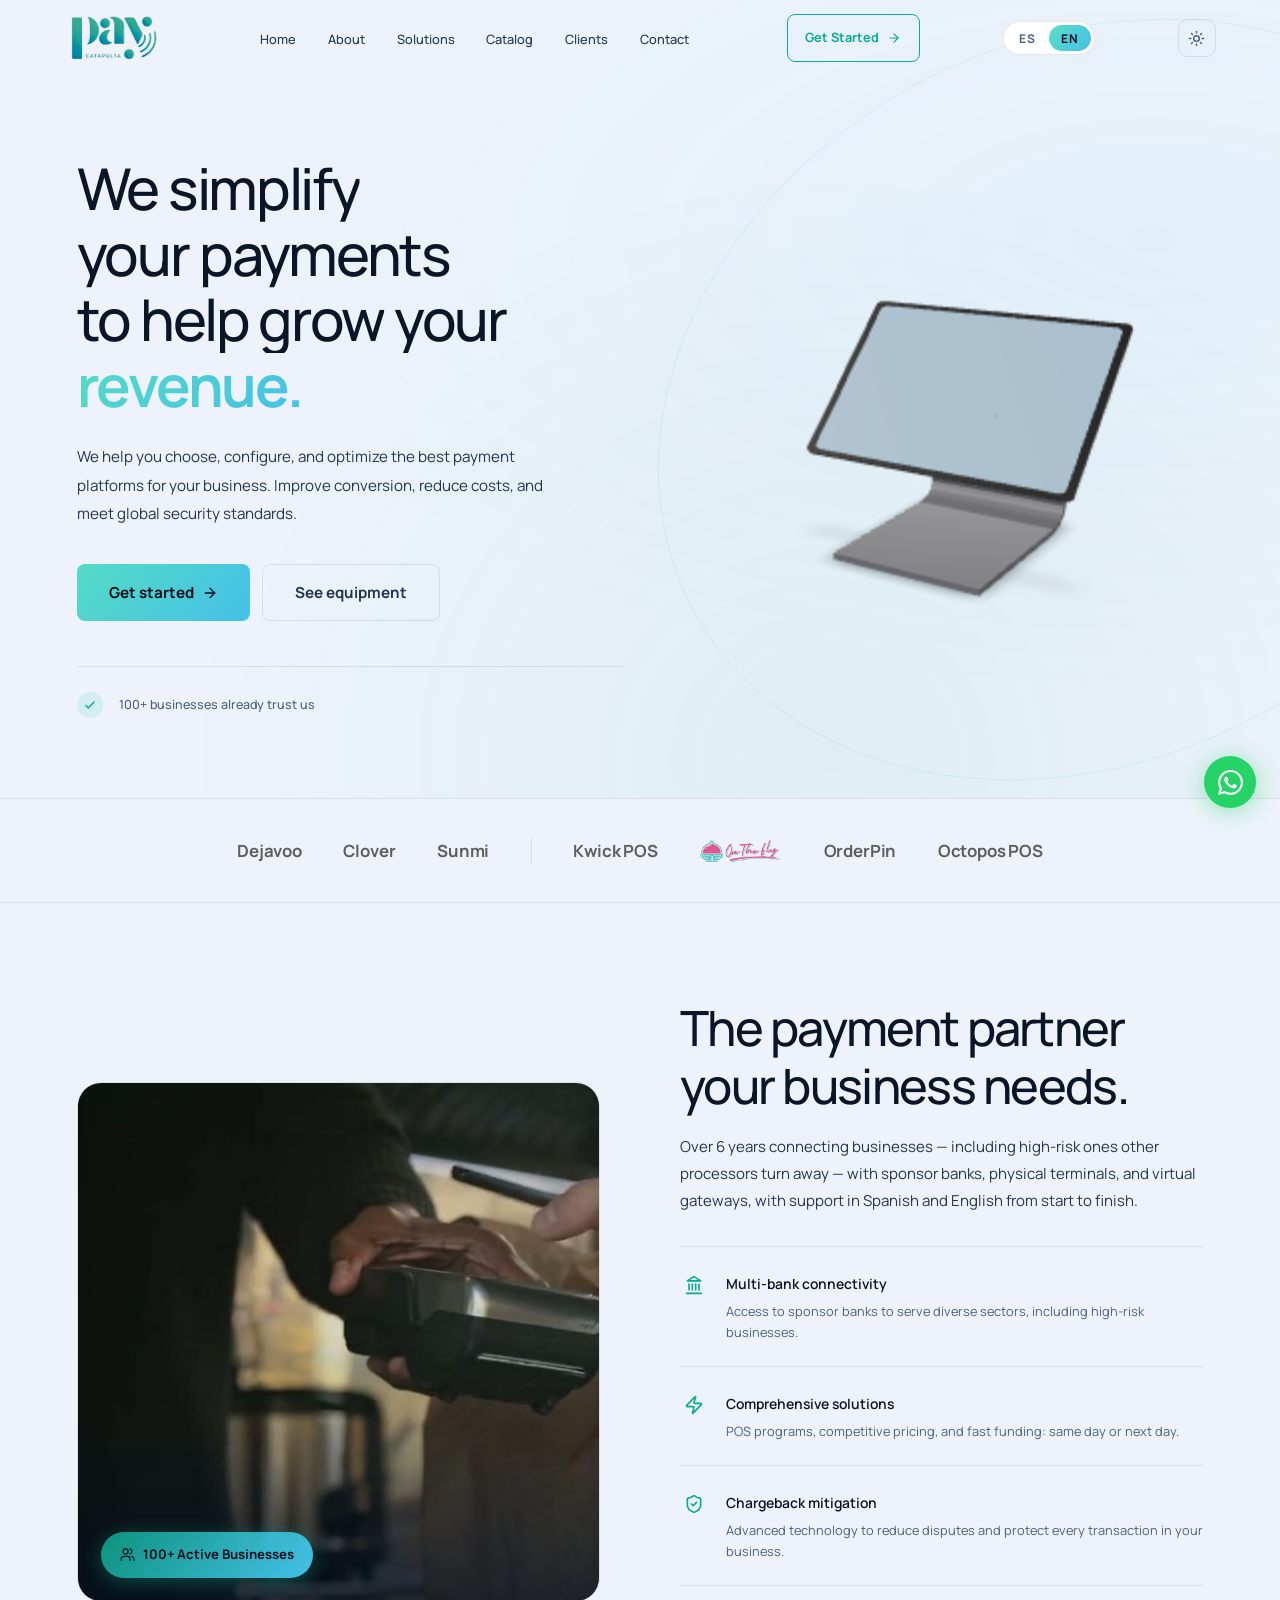
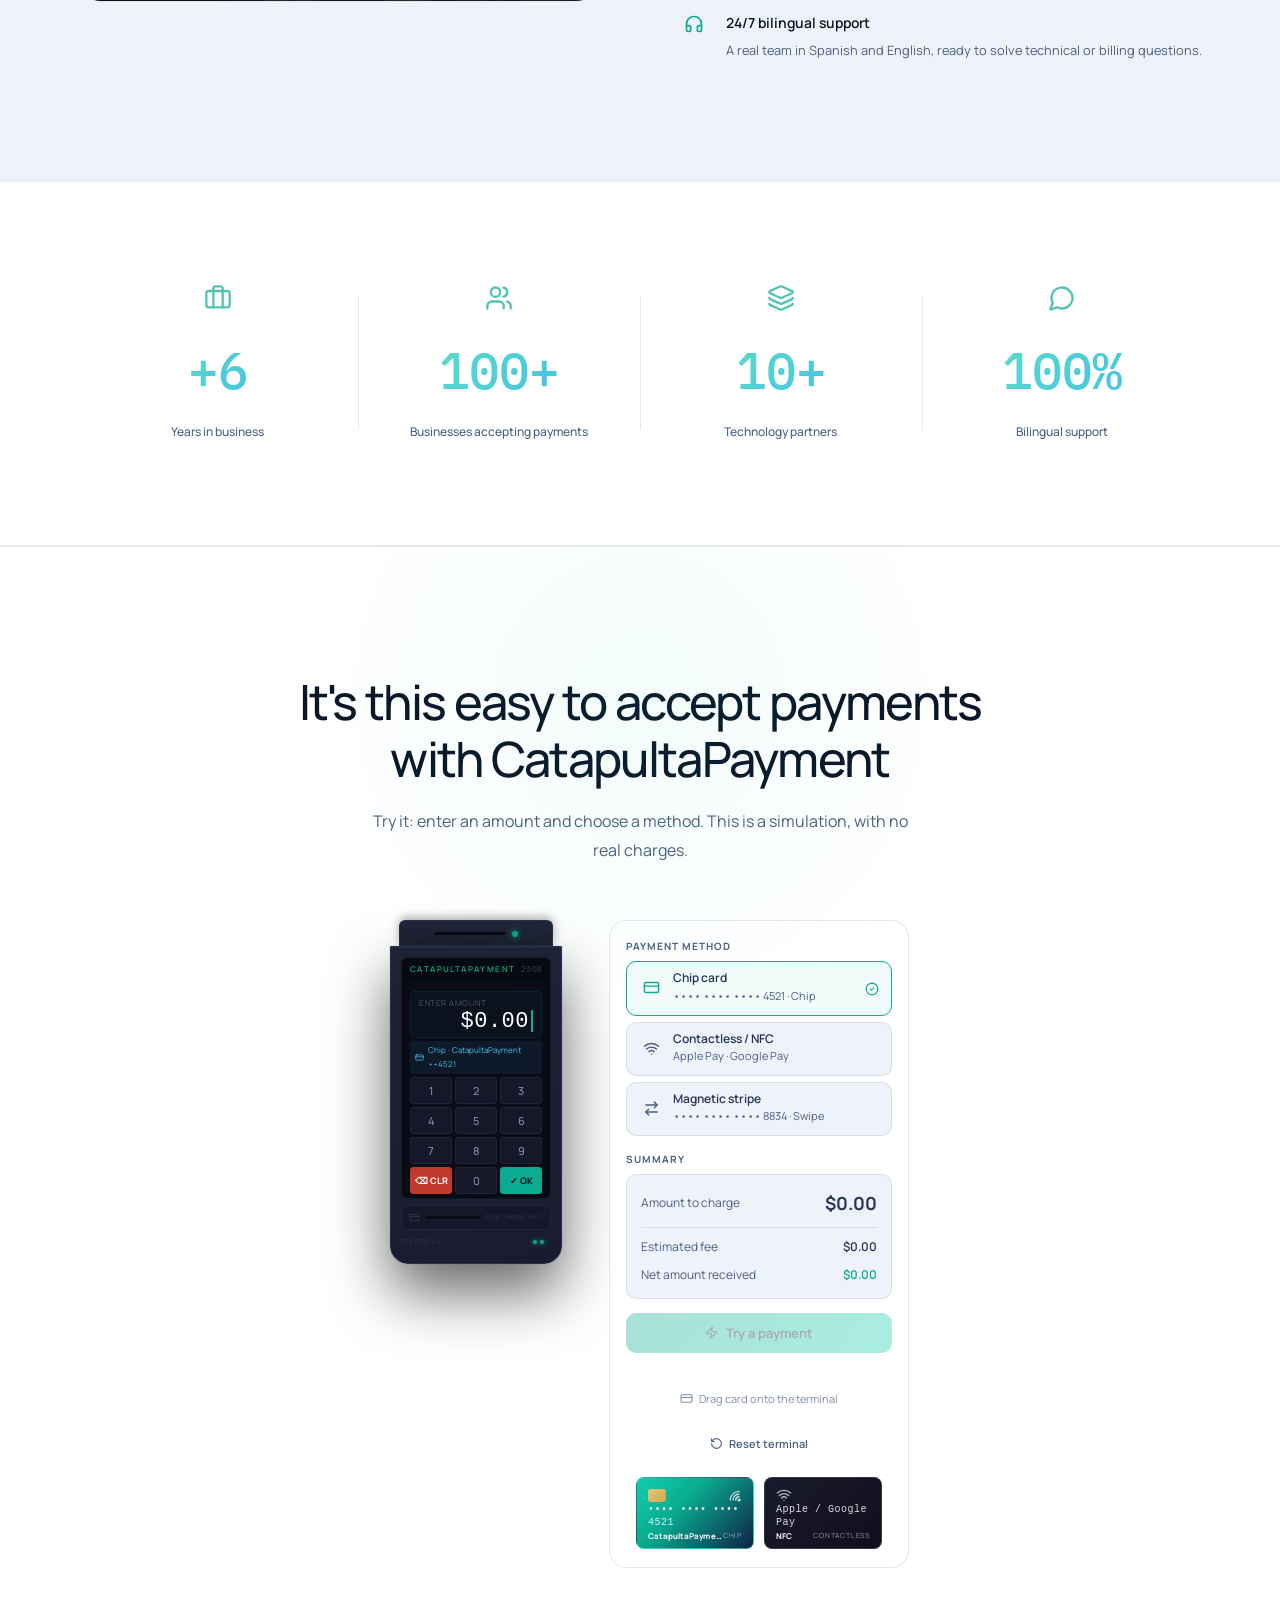
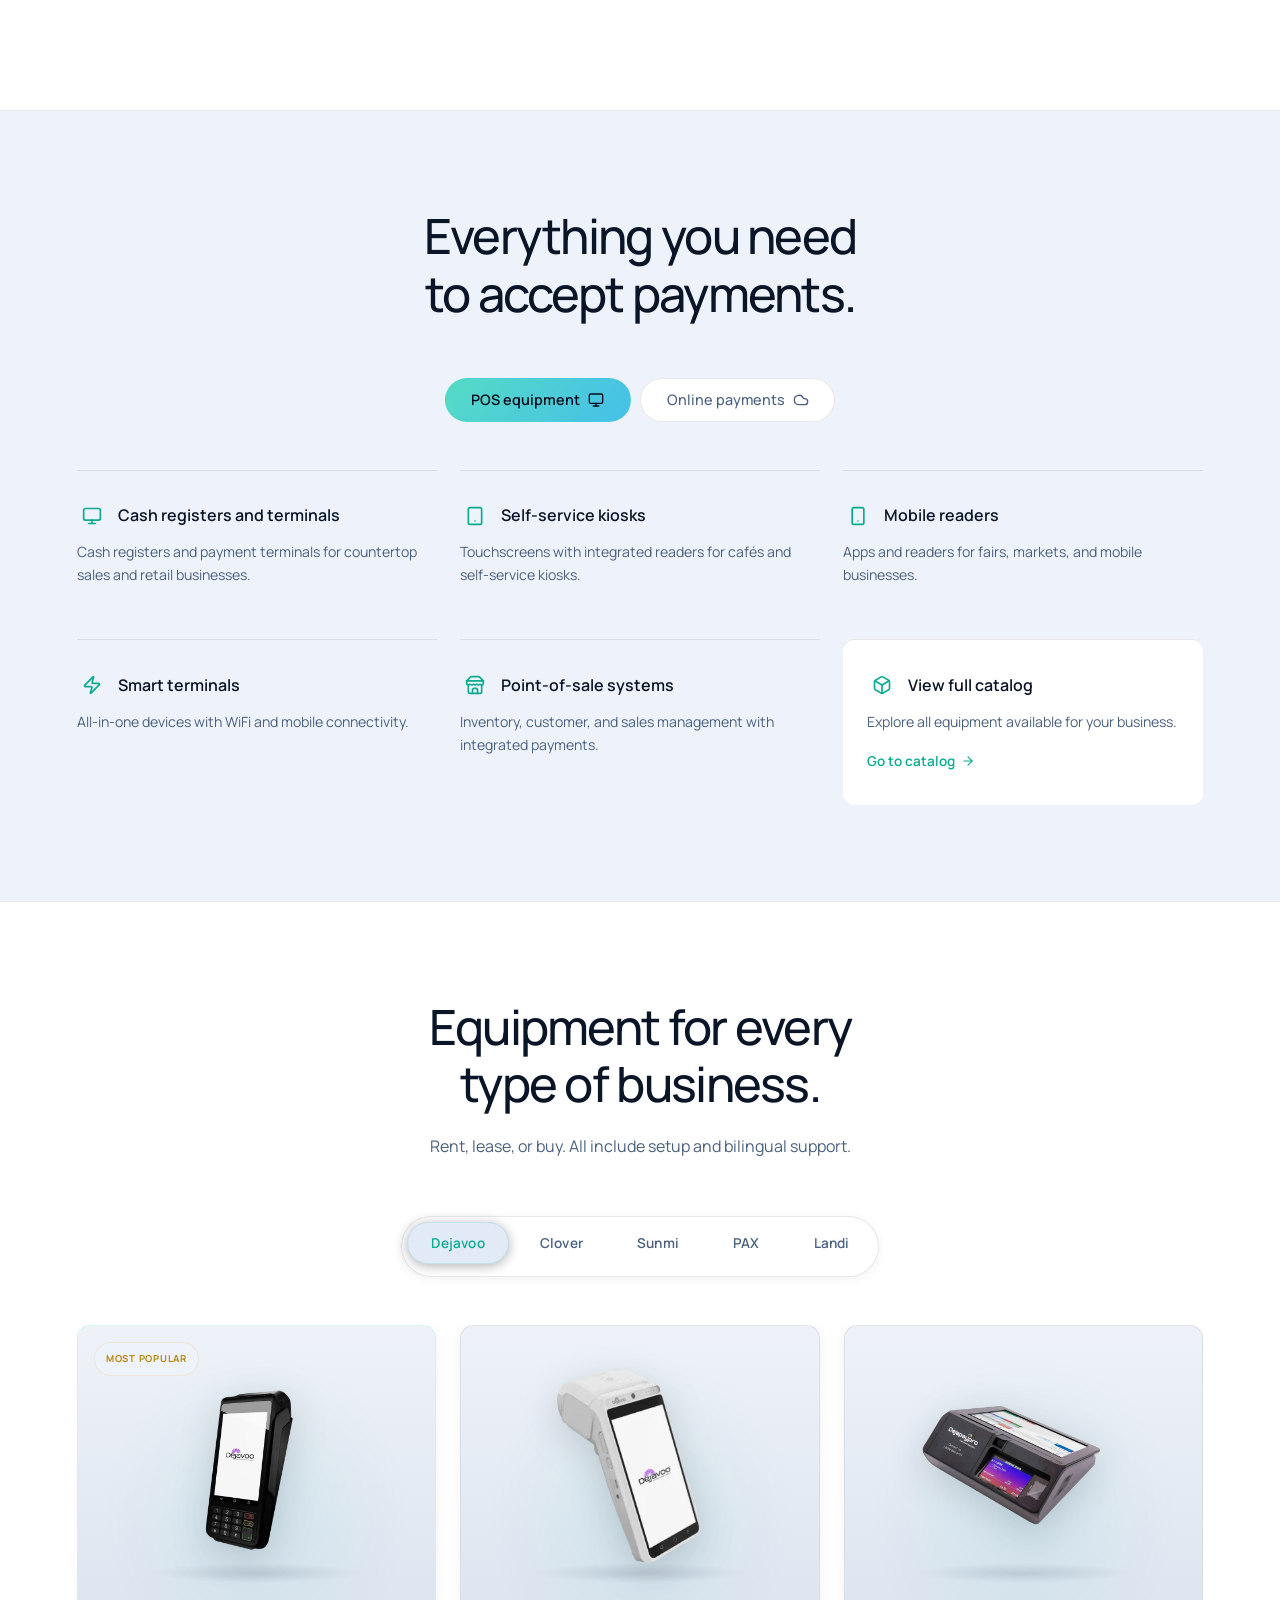
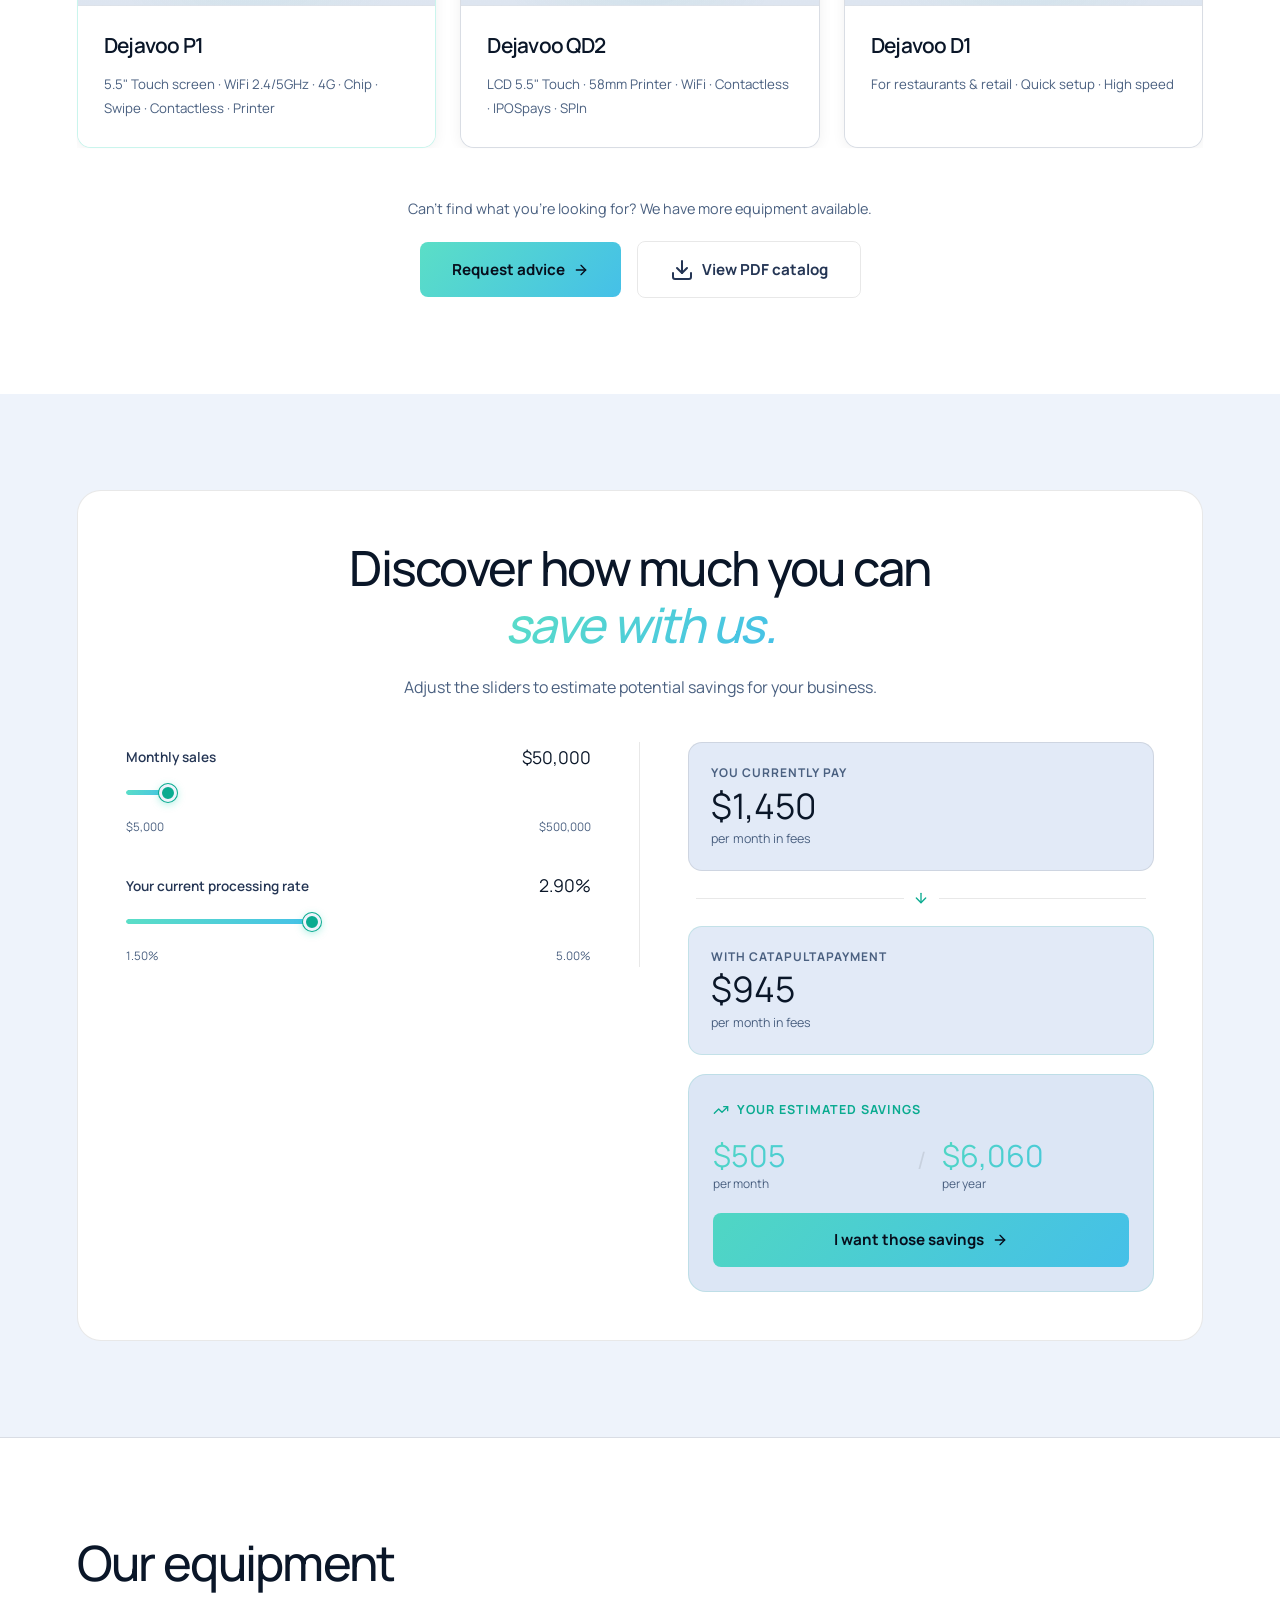
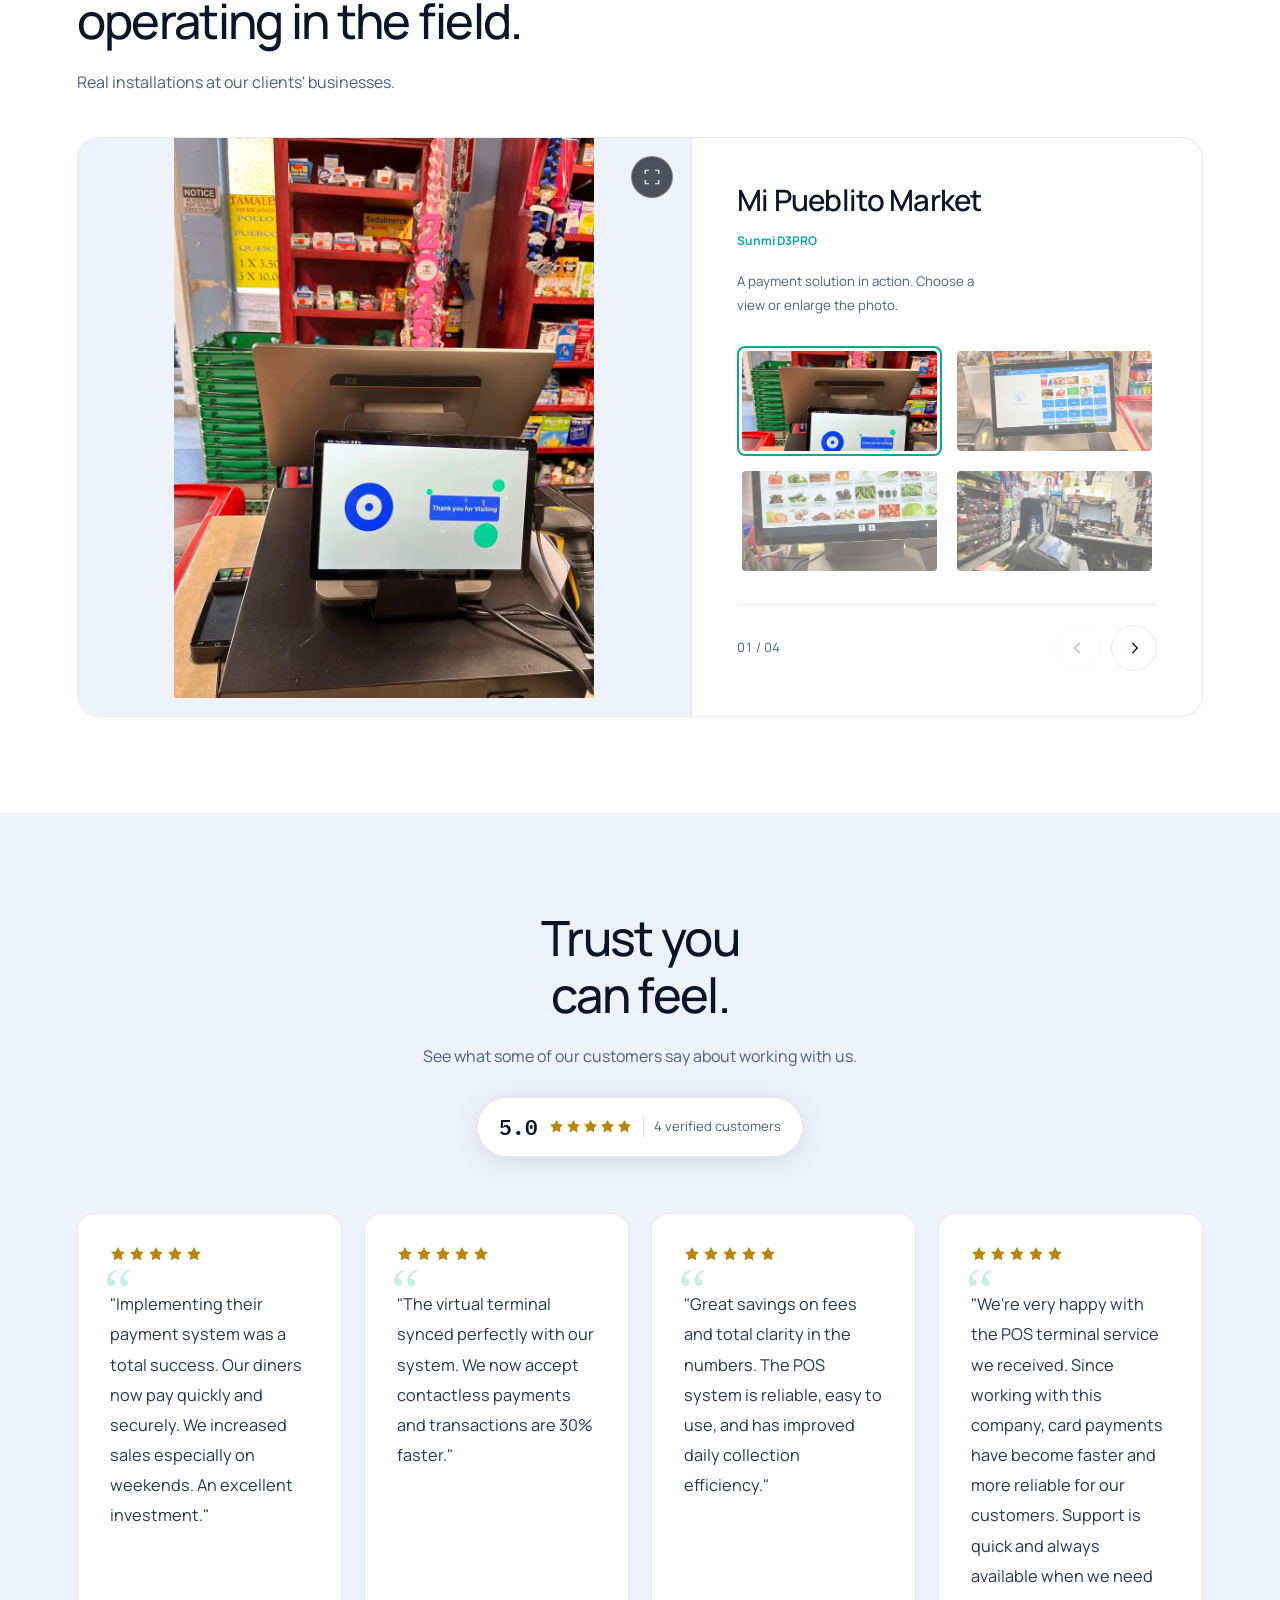
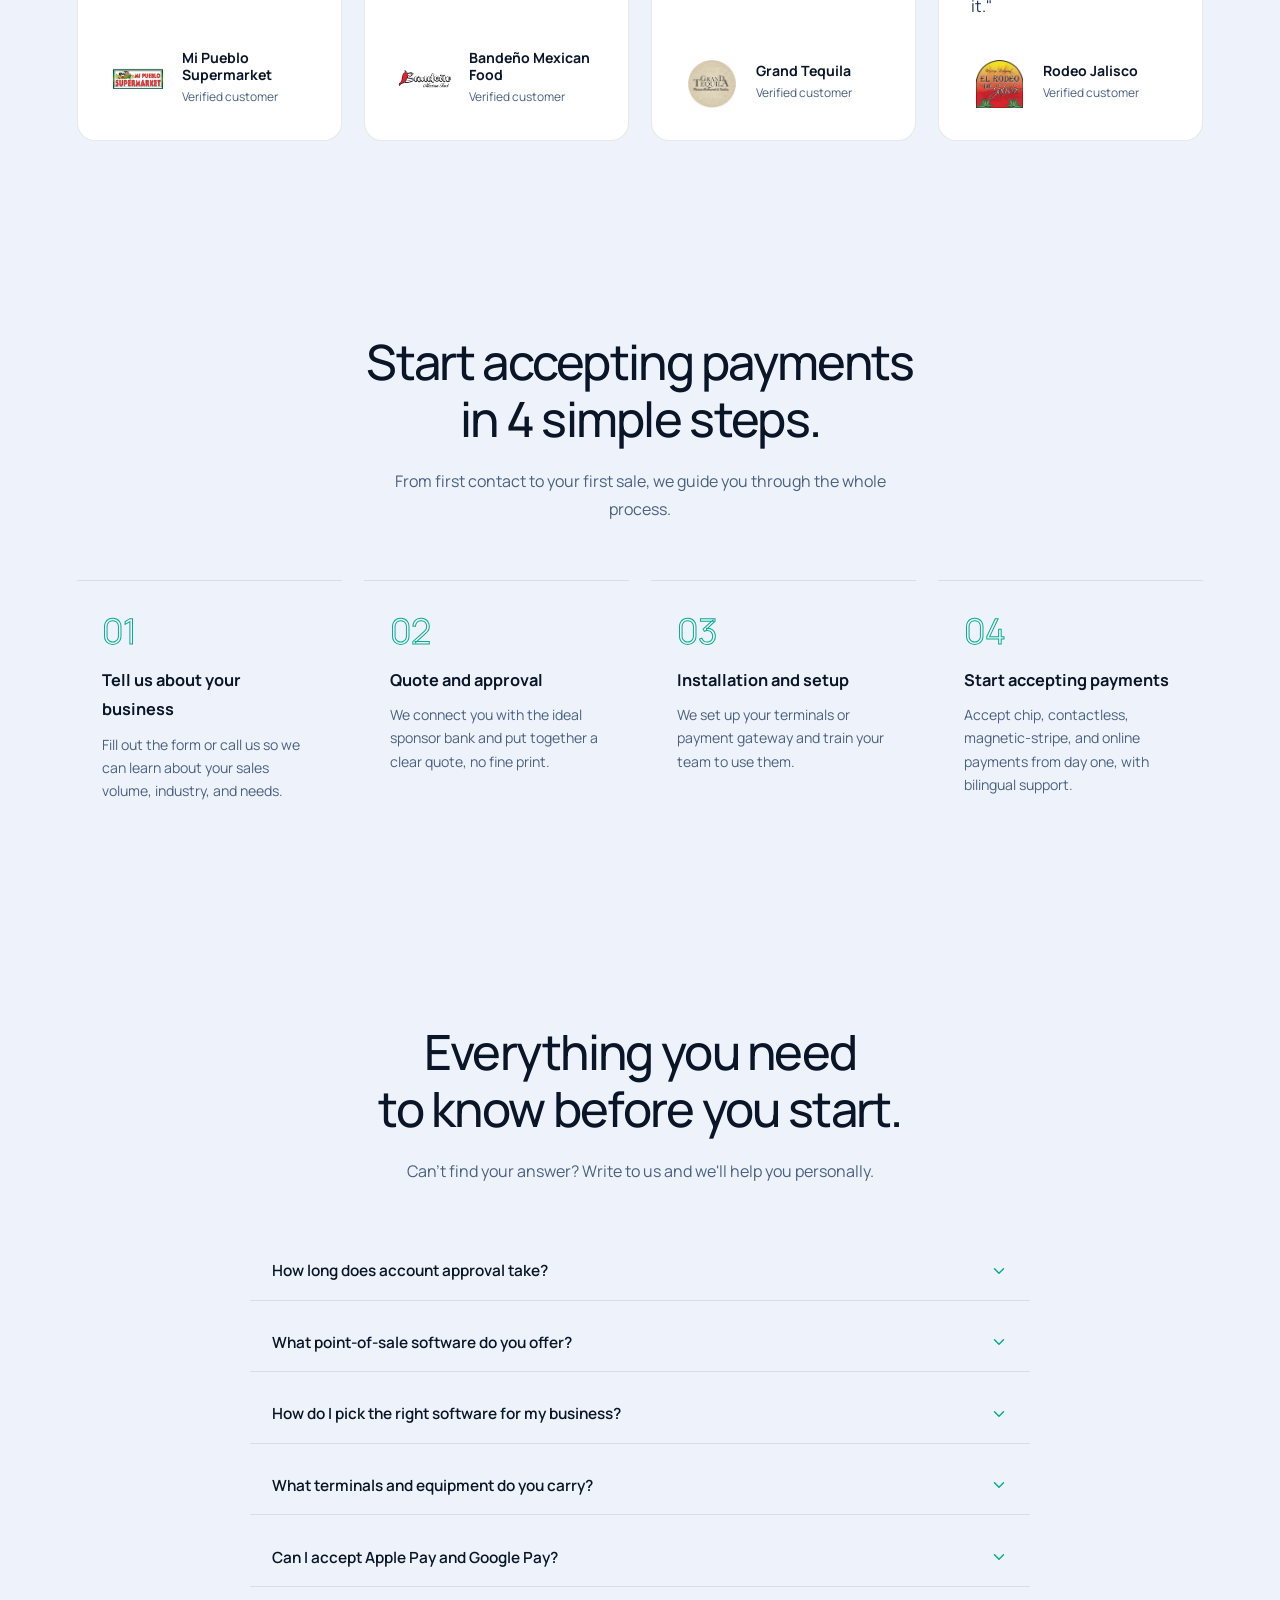
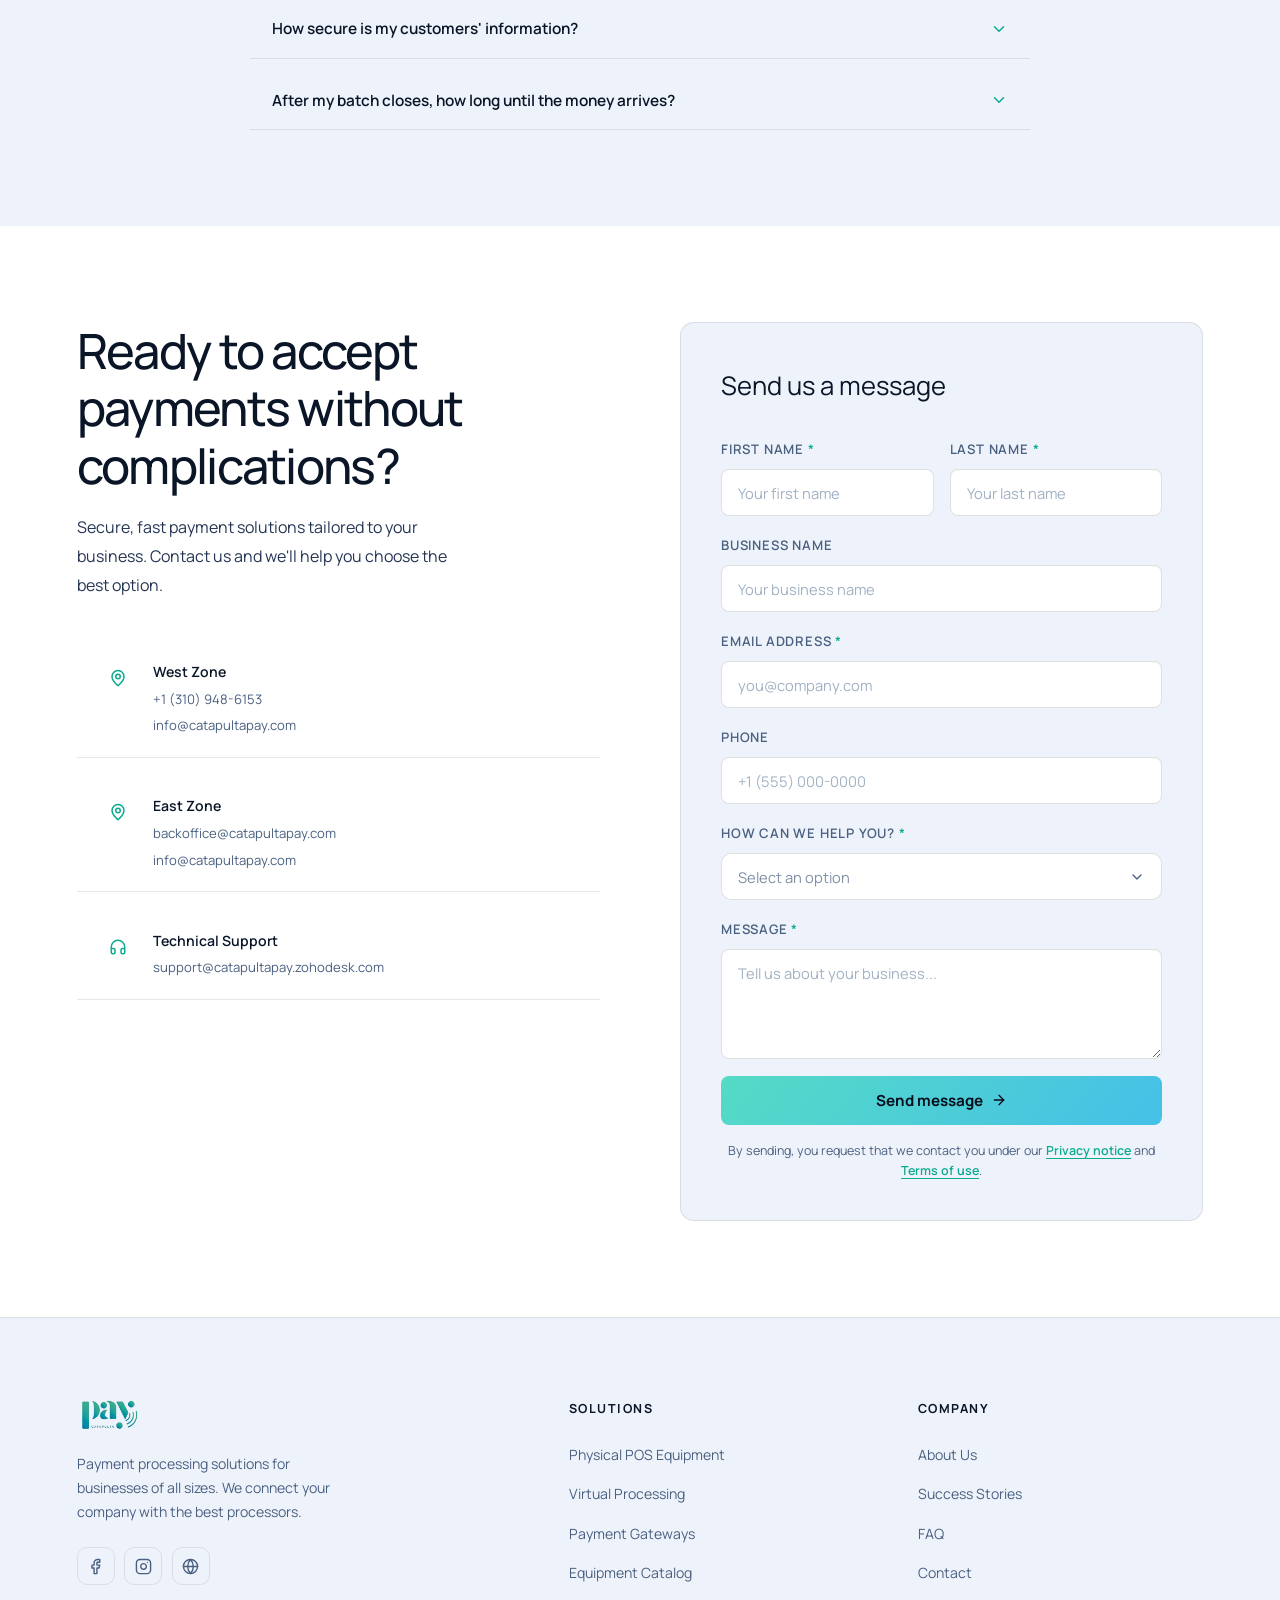
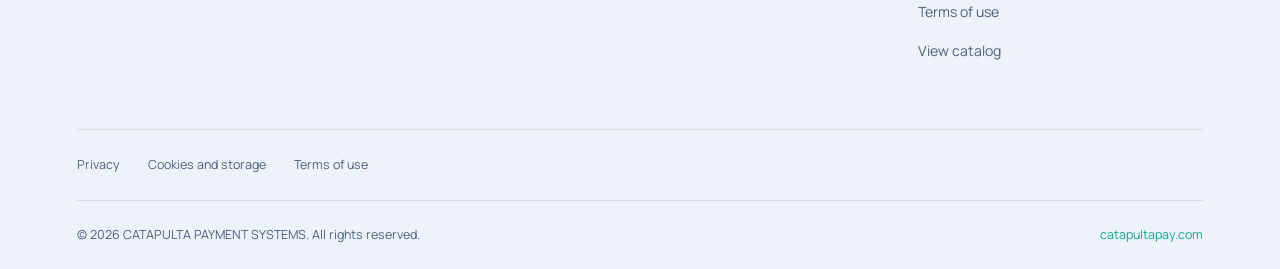
==== commit 5db3abde: "Mostrar logos de marca a color con animacion de entrada" ====
--- a/en/index.html
+++ b/en/index.html
@@ -43,11 +43,11 @@
 <link rel="manifest" href="/manifest.json" />
   <link rel="preload" href="/assets/fonts/design/manrope.woff2" as="font" type="font/woff2" crossorigin />
   <!-- Lucide Icons CDN -->
-<script src="/assets/js/icons.js?v=68" defer></script>
-<link rel="stylesheet" href="/assets/css/terminal-icons.css?v=68" />
+<script src="/assets/js/icons.js?v=69" defer></script>
+<link rel="stylesheet" href="/assets/css/terminal-icons.css?v=69" />
   <!-- Styles -->
-  <link rel="stylesheet" href="/core.css?v=68" />
-  <link rel="stylesheet" href="/page-state.css?v=68" />
+  <link rel="stylesheet" href="/core.css?v=69" />
+  <link rel="stylesheet" href="/page-state.css?v=69" />
 <link rel="preload" href="/assets/icons/logo-site.webp" as="image" fetchpriority="high">
 
 <!-- Structured data -->
@@ -248,7 +248,7 @@
       <p class="loader-tagline" translate="no">Pagos simples. Negocios que crecen.</p>
     </div>
   </div>
-  <script src="/loading.js?v=68"></script>
+  <script src="/loading.js?v=69"></script>
 
   <!-- ── NAVBAR ── -->
   <nav id="nav" aria-label="Main navigation">
@@ -388,7 +388,7 @@
         <span class="brand-mark" translate="no">Sunmi</span>
         <span class="brand-sep" aria-hidden="true" translate="no"></span>
         <span class="brand-mark" translate="no">Kwick POS</span>
-        <span class="brand-mark" translate="no">OnTheFly</span>
+        <img class="brand-mark" src="/assets/images/brands/onthefly.webp" alt="OnTheFly" loading="lazy" width="120" height="35" translate="no" />
         <span class="brand-mark" translate="no">OrderPin</span>
         <span class="brand-mark" translate="no">Octopos POS</span>
       </div>
@@ -1847,9 +1847,9 @@
        perezosa desde script.js (initHeroModel) para no competir por ancho de
        banda ni CPU con el contenido crítico durante la carga inicial. -->
   <!-- Formulario de contacto: envía a mail/send.php (SMTP propio vía IONOS) -->
-  <script src="/runtime.js?v=68" defer></script>
-  <script src="/script.js?v=68" defer></script>
-  <script src="/assets/js/custom-select.js?v=68" defer></script>
+  <script src="/runtime.js?v=69" defer></script>
+  <script src="/script.js?v=69" defer></script>
+  <script src="/assets/js/custom-select.js?v=69" defer></script>
   <a href="https://wa.me/13109486153?text=Hello%2C+I%27m+interested+in+CatapultaPayment"
    class="whatsapp-float" target="_blank" rel="noopener noreferrer" aria-label="WhatsApp" translate="no">
   <svg viewBox="0 0 24 24" xmlns="http://www.w3.org/2000/svg">
@@ -1863,8 +1863,8 @@
   </svg>
 </button>
 
-<script src="/i18n.js?v=68" defer></script>
-<script src="/design.js?v=68" defer></script>
+<script src="/i18n.js?v=69" defer></script>
+<script src="/design.js?v=69" defer></script>
 
 
 <script>
--- a/core.css
+++ b/core.css
@@ -620,6 +620,14 @@
 img.brand-mark {
   width: auto;
   object-fit: contain;
+  opacity: 1;
+  filter: none;
+  transition: transform 0.25s ease;
+}
+
+img.brand-mark:hover {
+  filter: none;
+  transform: translateY(-2px) scale(1.04);
 }
 
 .brand-sep {
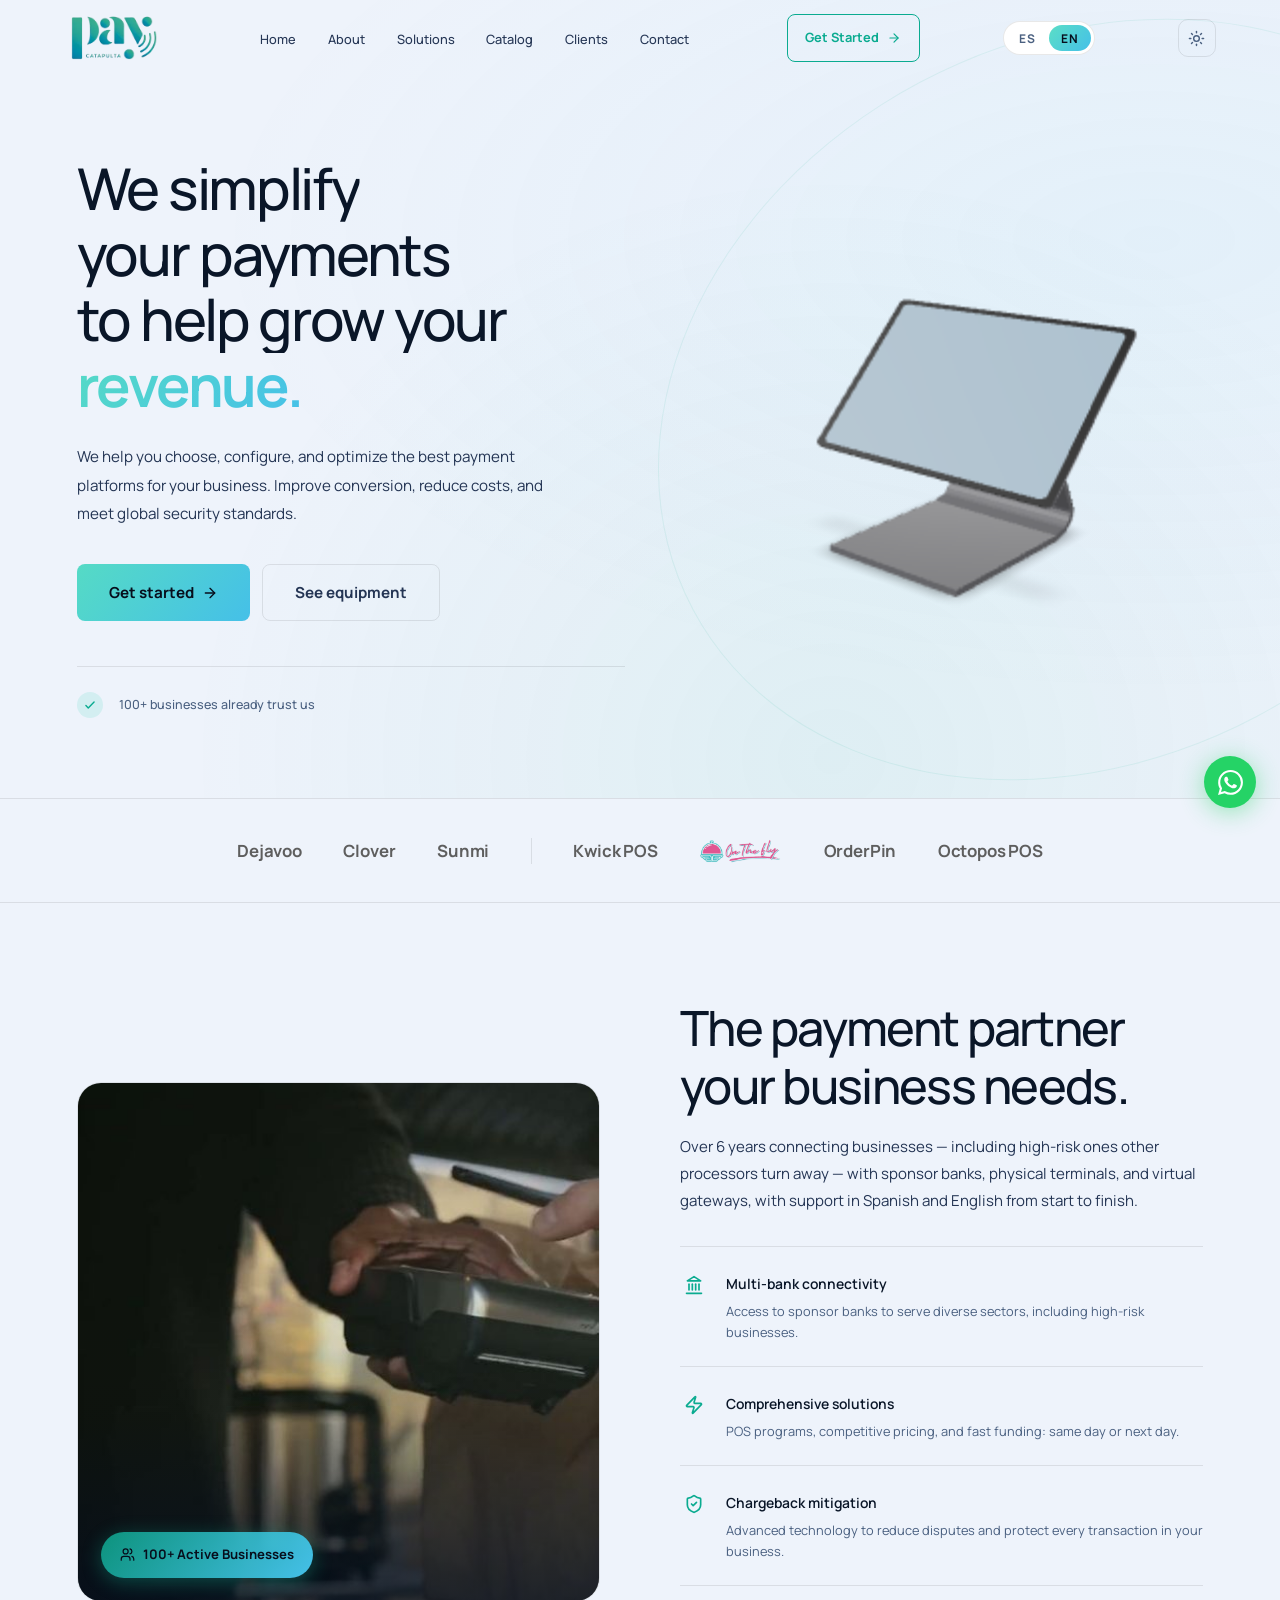
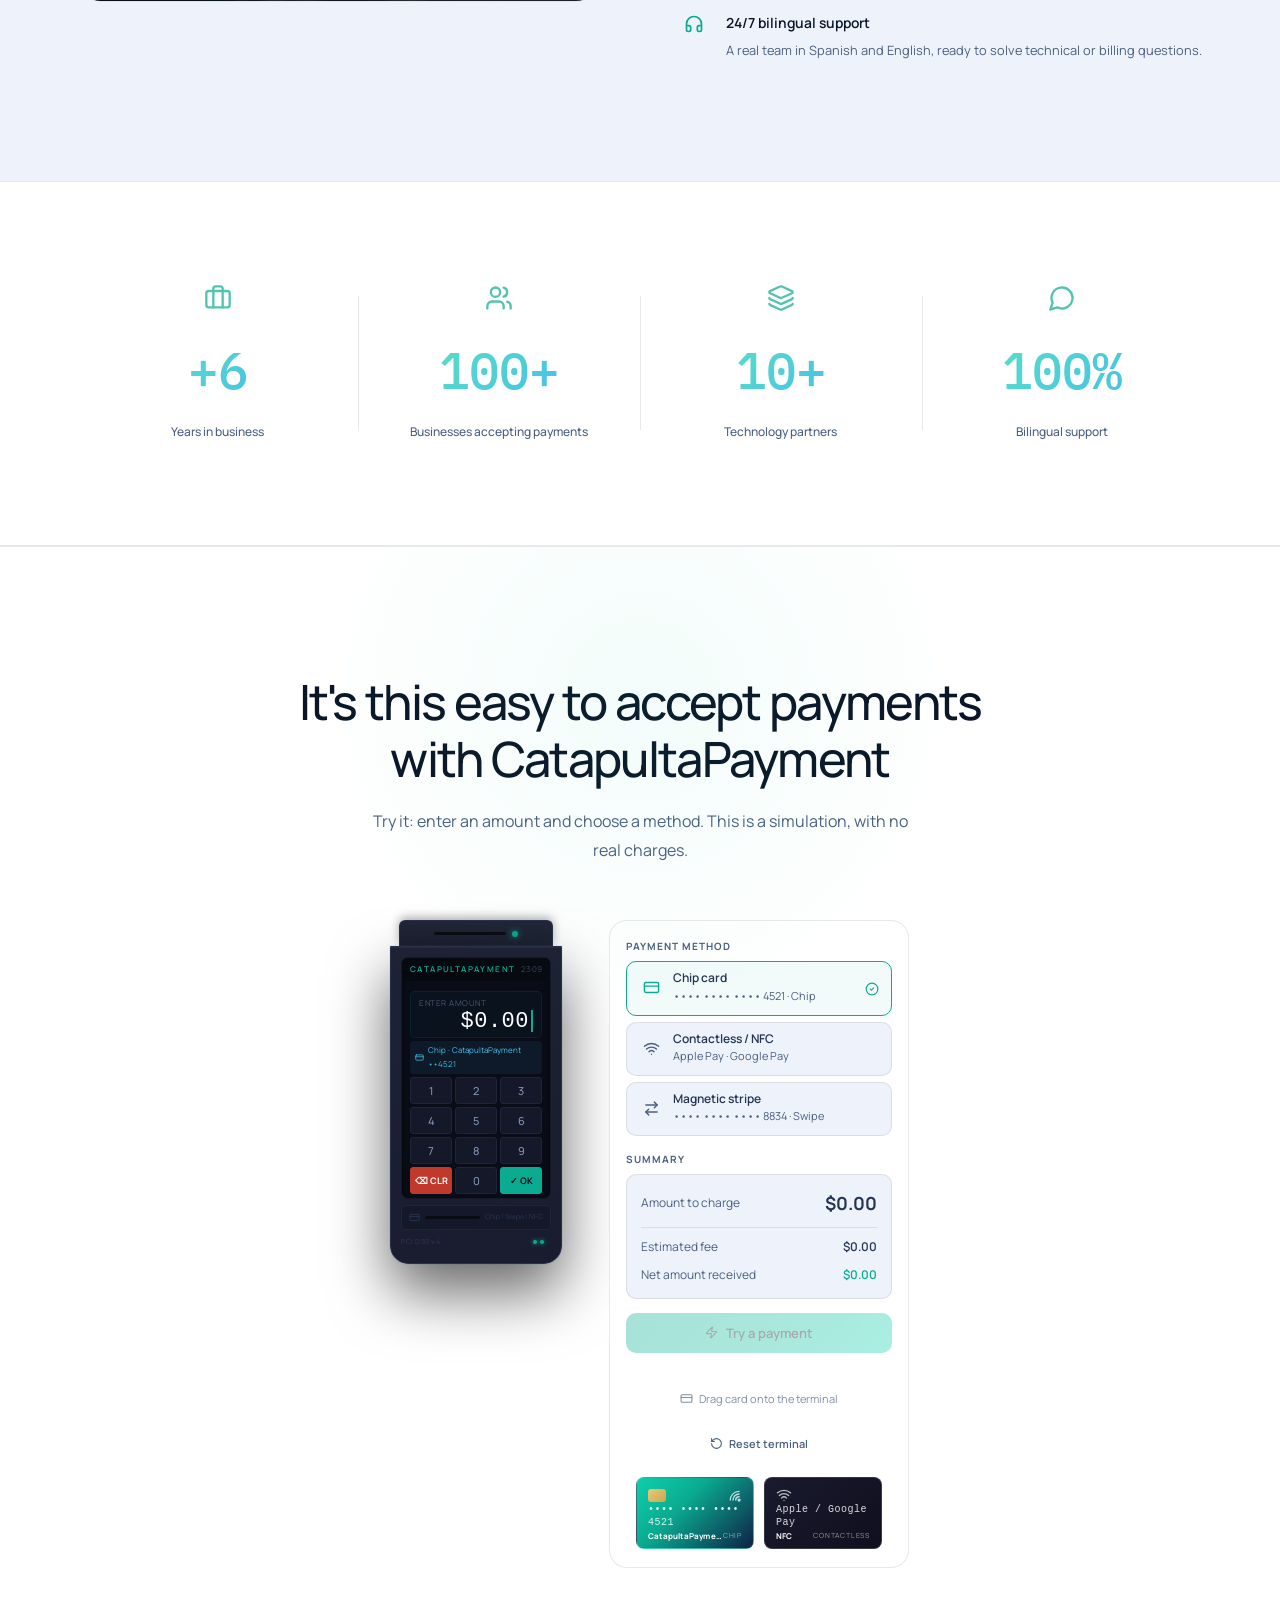
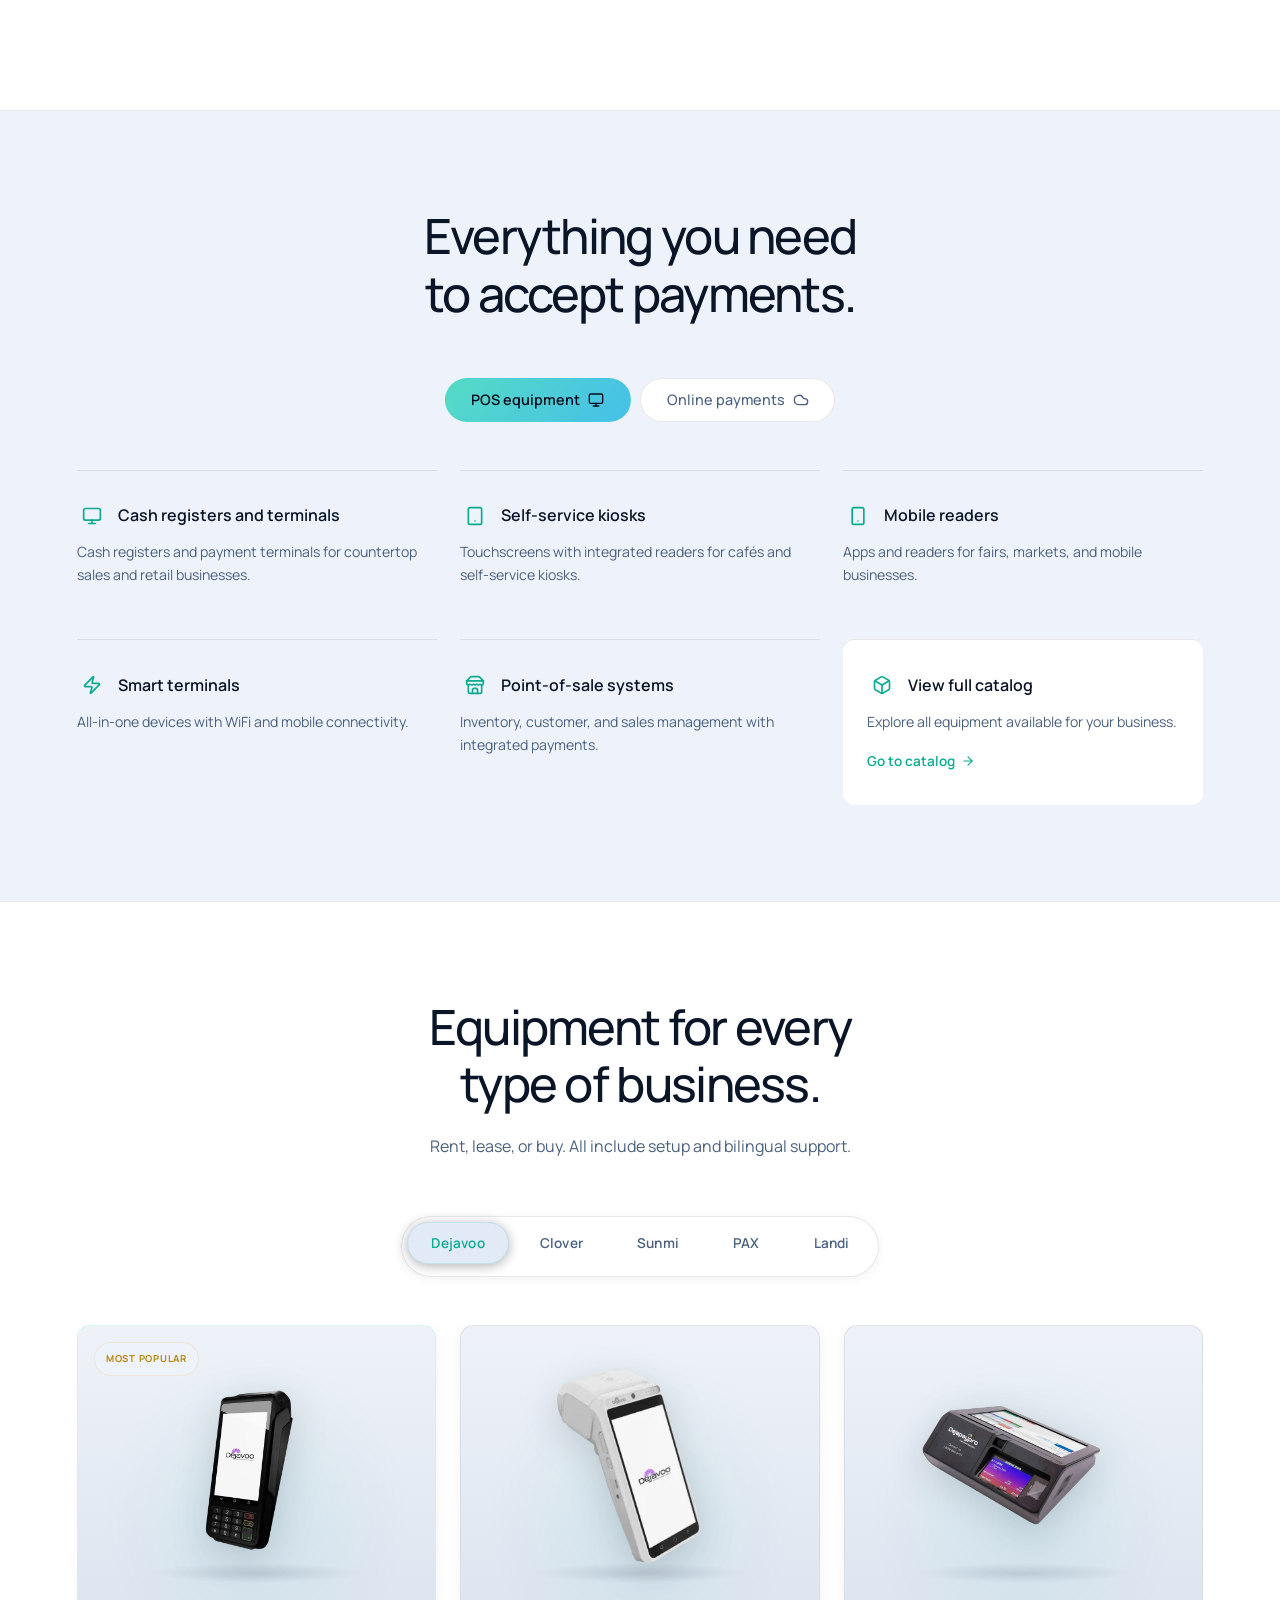
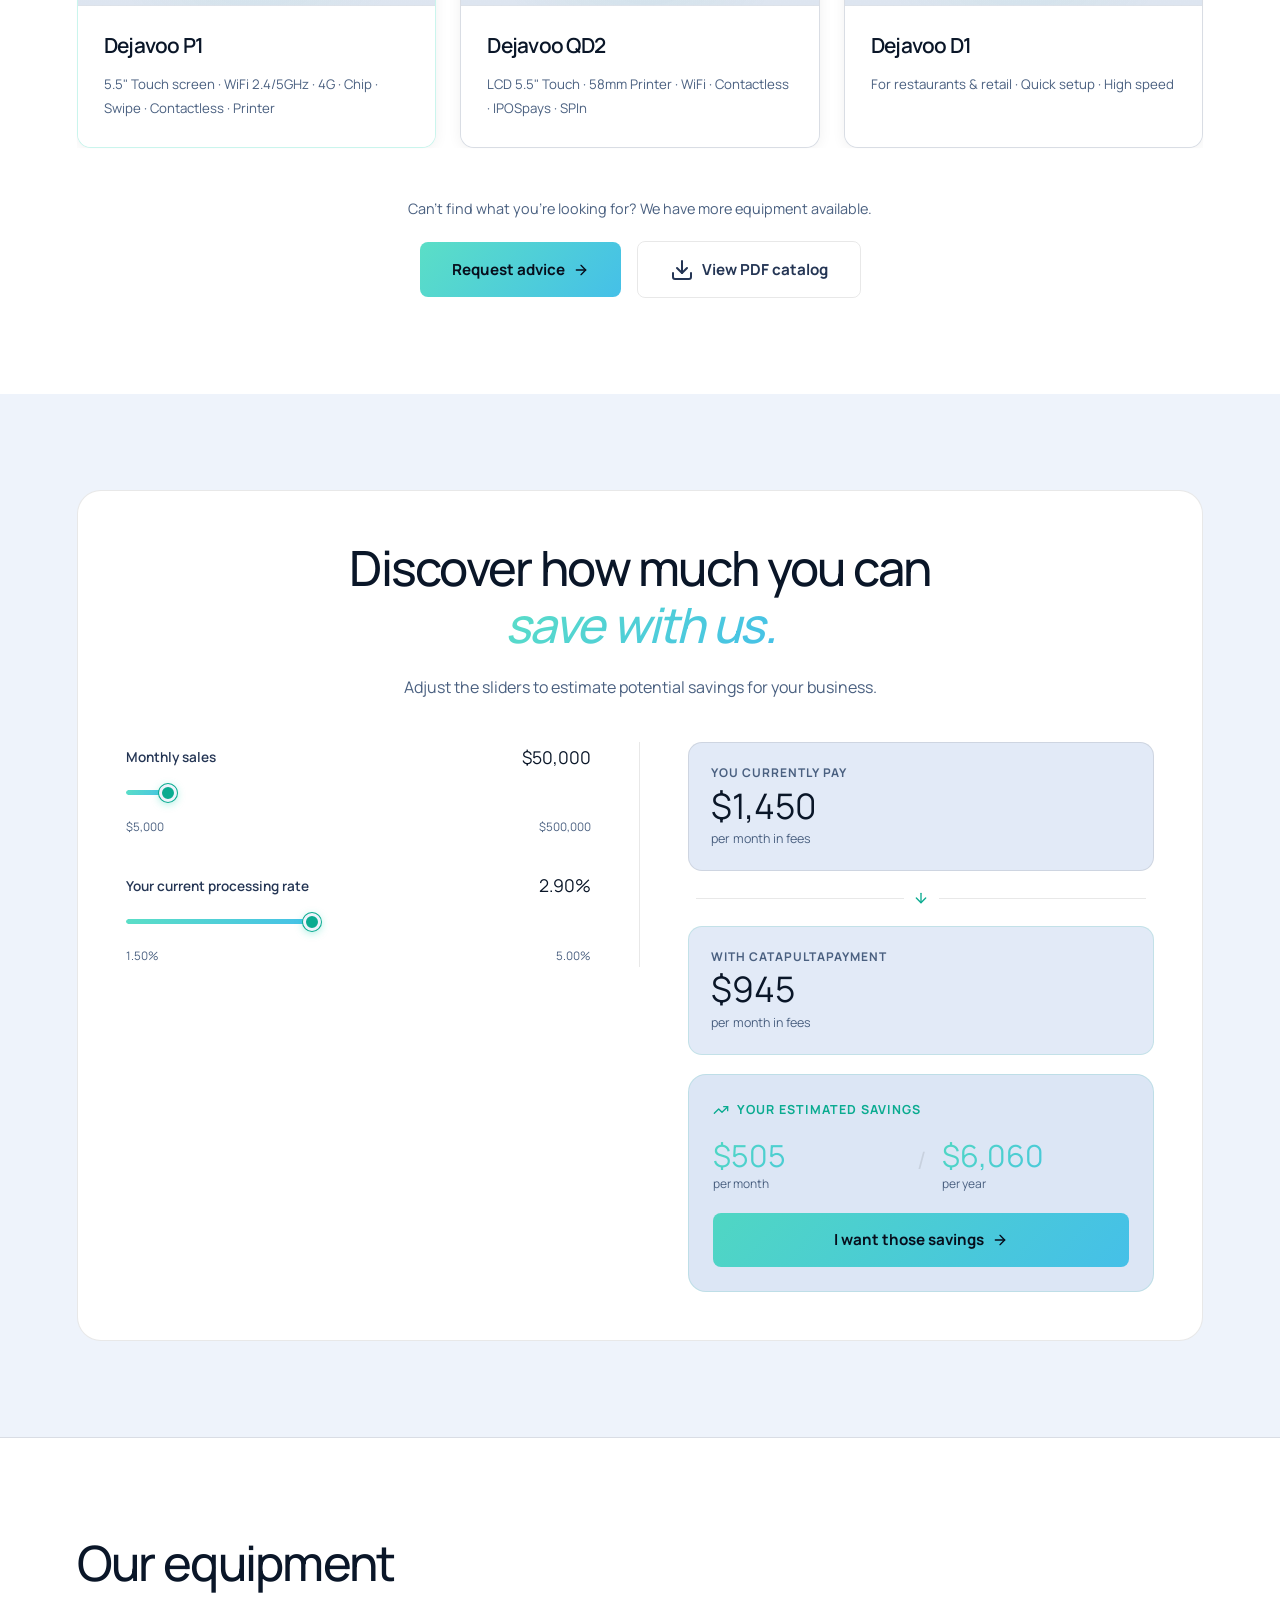
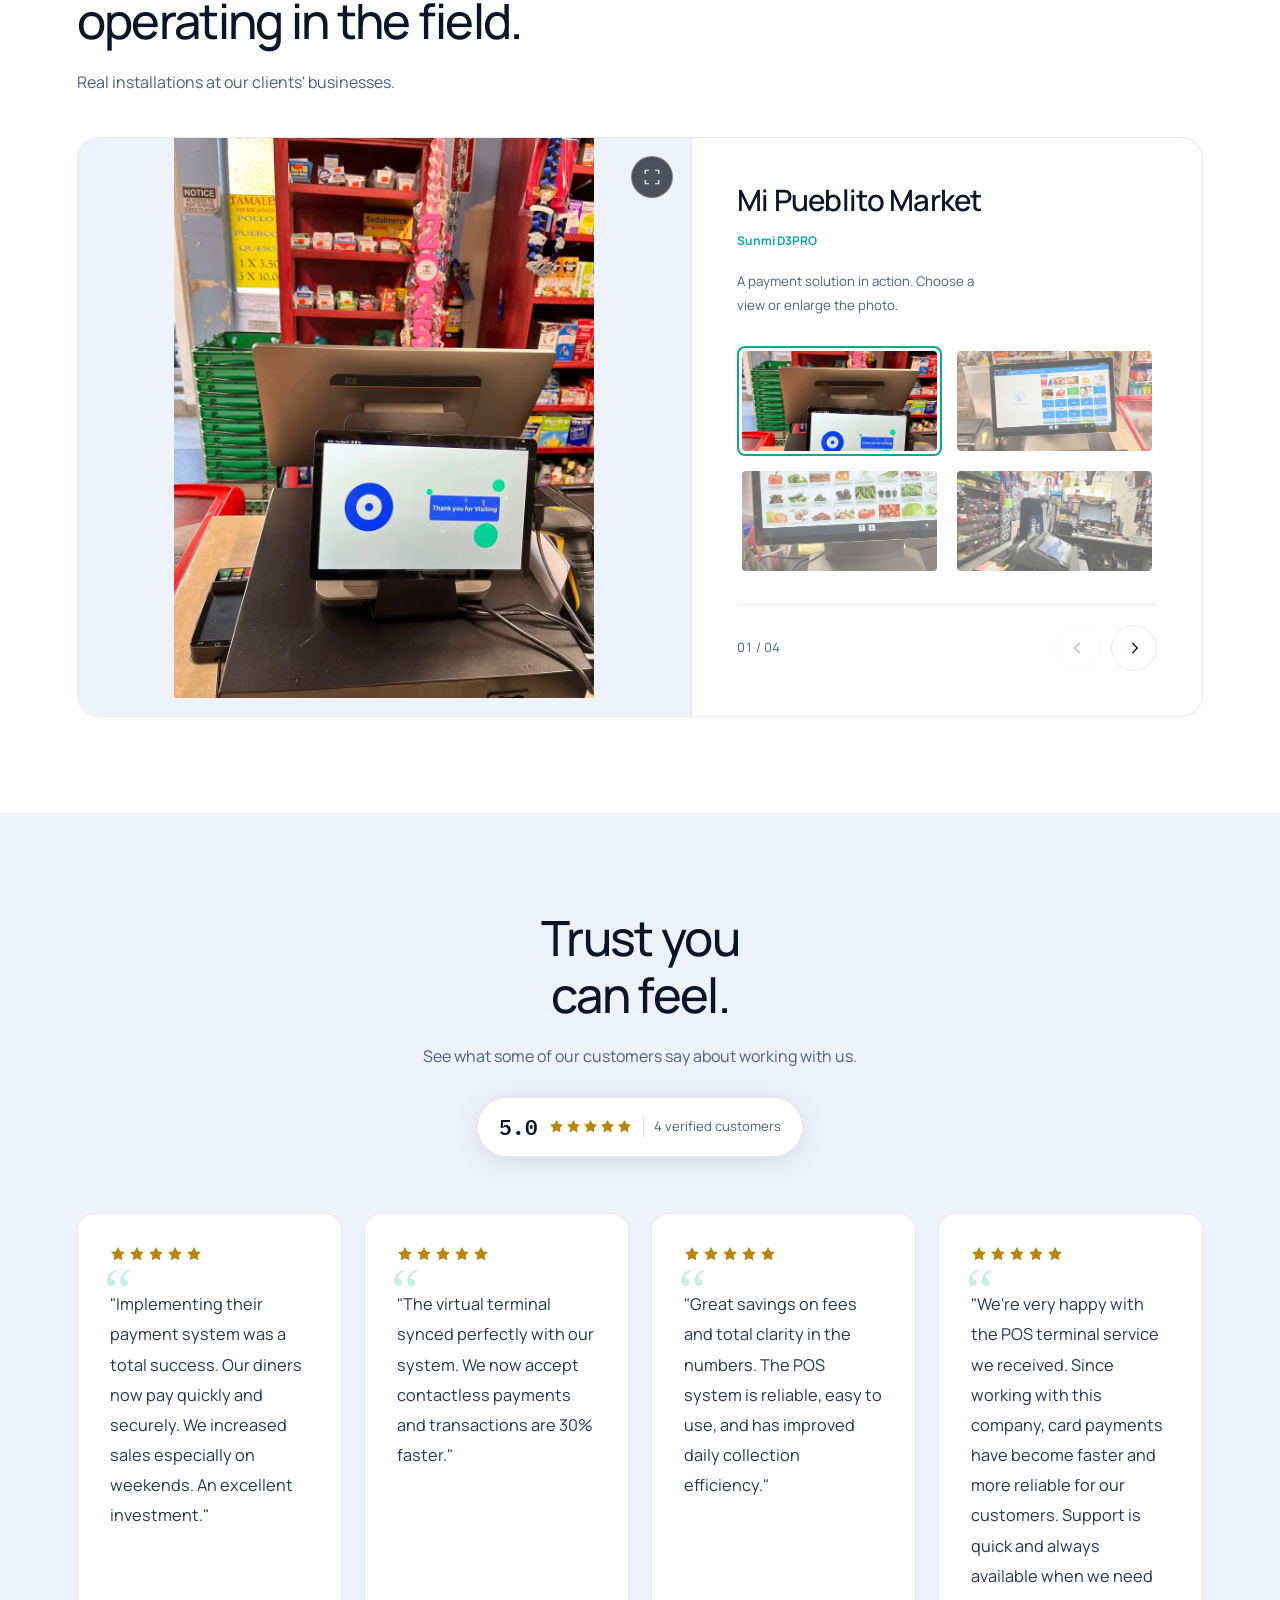
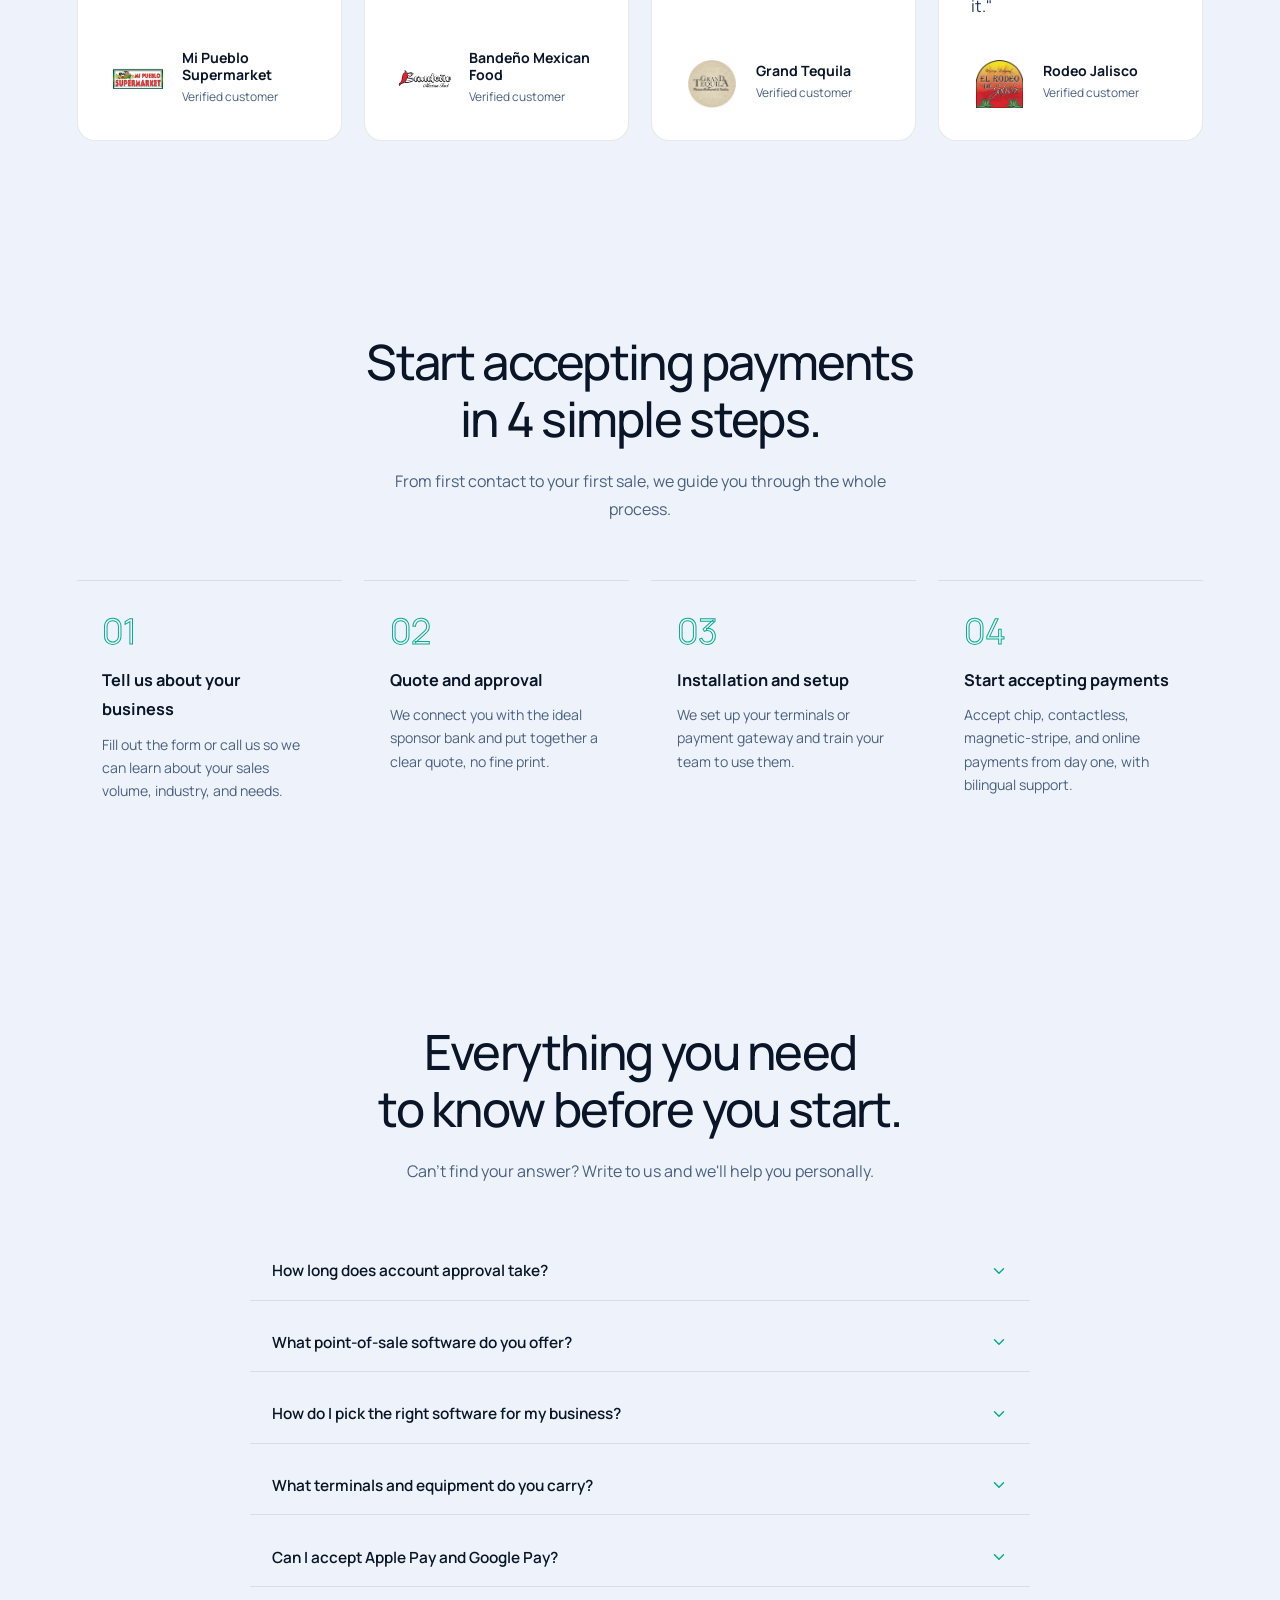
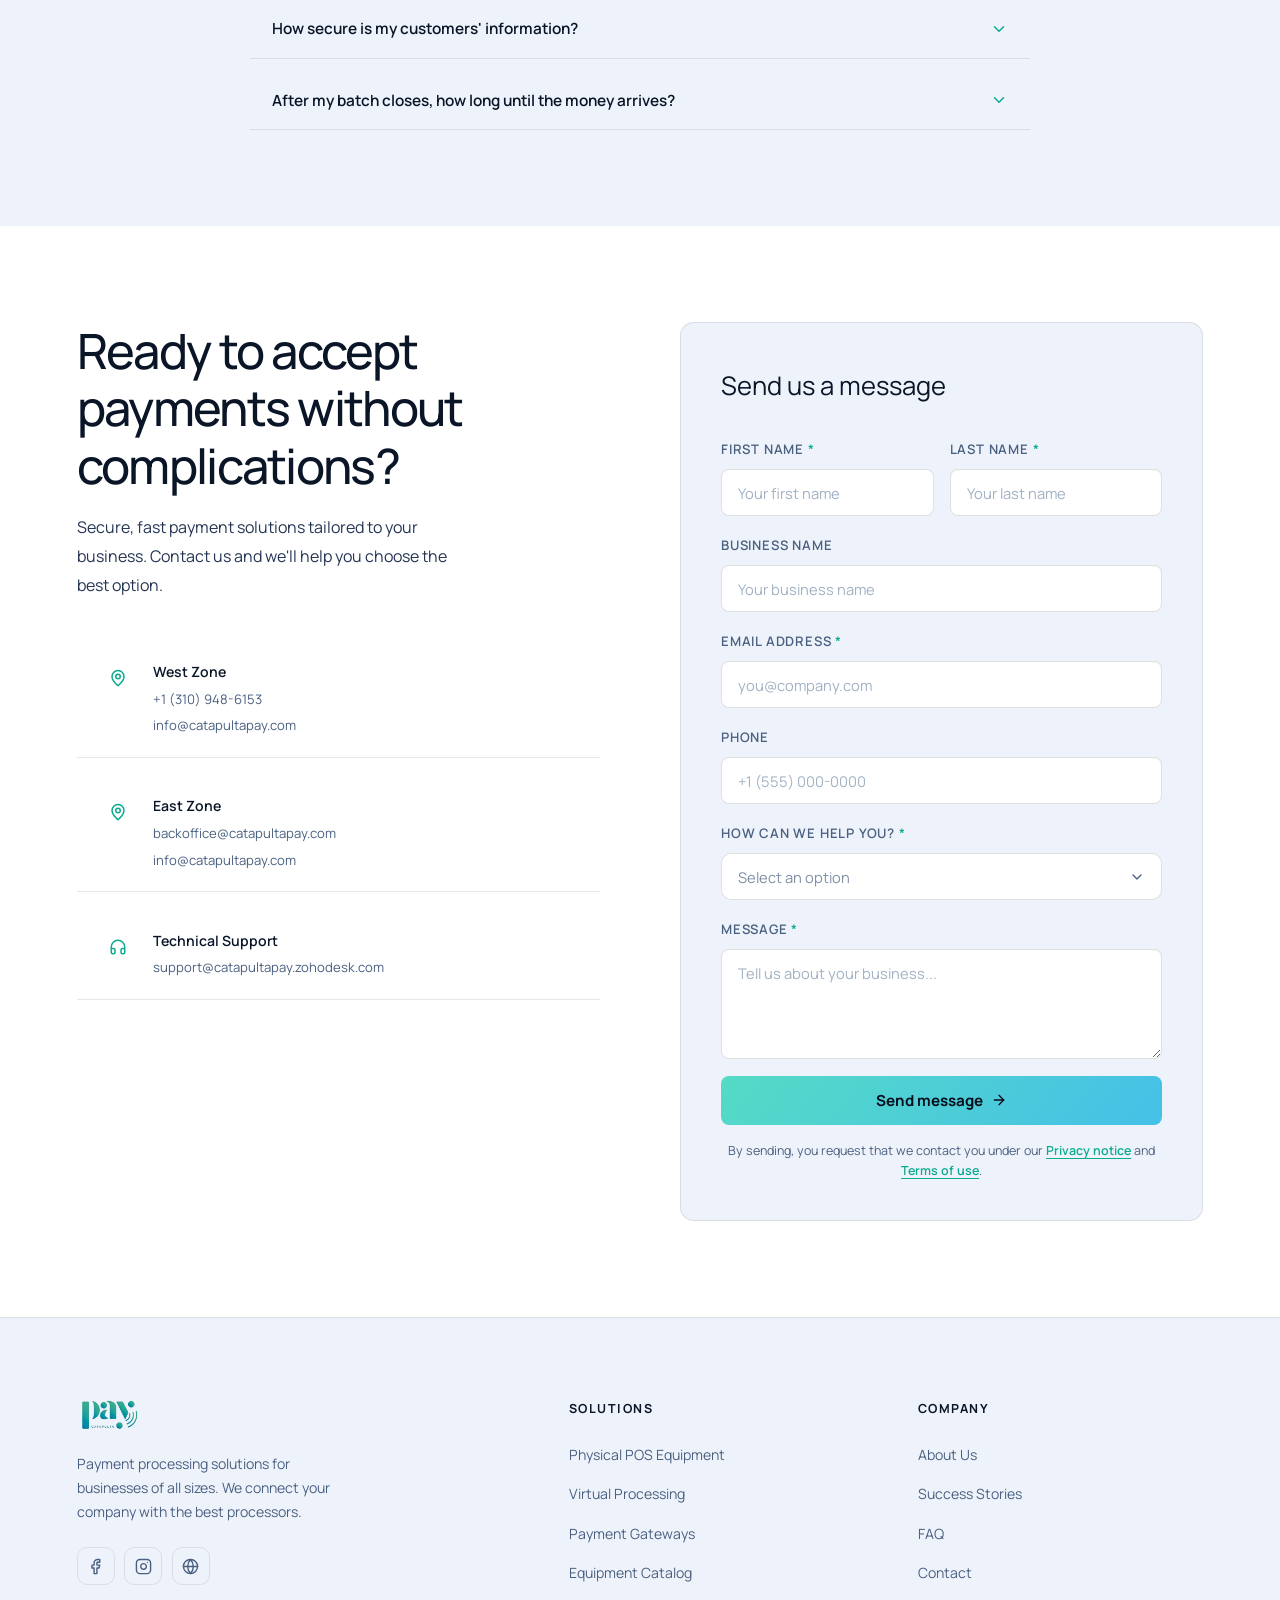
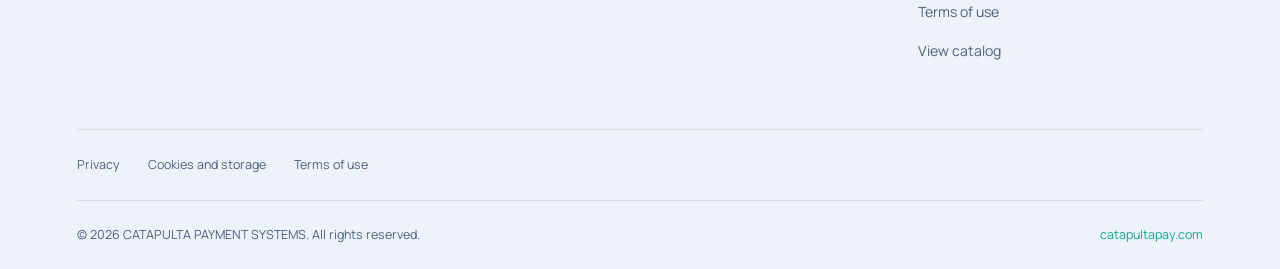
==== commit 8501cd3c: "Quitar el enlace de salto al contenido principal" ====
--- a/en/index.html
+++ b/en/index.html
@@ -43,11 +43,11 @@
 <link rel="manifest" href="/manifest.json" />
   <link rel="preload" href="/assets/fonts/design/manrope.woff2" as="font" type="font/woff2" crossorigin />
   <!-- Lucide Icons CDN -->
-<script src="/assets/js/icons.js?v=69" defer></script>
-<link rel="stylesheet" href="/assets/css/terminal-icons.css?v=69" />
+<script src="/assets/js/icons.js?v=70" defer></script>
+<link rel="stylesheet" href="/assets/css/terminal-icons.css?v=70" />
   <!-- Styles -->
-  <link rel="stylesheet" href="/core.css?v=69" />
-  <link rel="stylesheet" href="/page-state.css?v=69" />
+  <link rel="stylesheet" href="/core.css?v=70" />
+  <link rel="stylesheet" href="/page-state.css?v=70" />
 <link rel="preload" href="/assets/icons/logo-site.webp" as="image" fetchpriority="high">
 
 <!-- Structured data -->
@@ -220,7 +220,6 @@
 
 </head>
 <body>
-  <a class="skip-link" href="#main" translate="no">Skip to main content</a>
   <audio id="brandAudio" src="/assets/audio/catapultapayment-signature.mp3" preload="none" aria-hidden="true"></audio>
   <div class="site-loader" id="siteLoader" hidden>
     <div class="loader-content">
@@ -248,7 +247,7 @@
       <p class="loader-tagline" translate="no">Pagos simples. Negocios que crecen.</p>
     </div>
   </div>
-  <script src="/loading.js?v=69"></script>
+  <script src="/loading.js?v=70"></script>
 
   <!-- ── NAVBAR ── -->
   <nav id="nav" aria-label="Main navigation">
@@ -1847,9 +1846,9 @@
        perezosa desde script.js (initHeroModel) para no competir por ancho de
        banda ni CPU con el contenido crítico durante la carga inicial. -->
   <!-- Formulario de contacto: envía a mail/send.php (SMTP propio vía IONOS) -->
-  <script src="/runtime.js?v=69" defer></script>
-  <script src="/script.js?v=69" defer></script>
-  <script src="/assets/js/custom-select.js?v=69" defer></script>
+  <script src="/runtime.js?v=70" defer></script>
+  <script src="/script.js?v=70" defer></script>
+  <script src="/assets/js/custom-select.js?v=70" defer></script>
   <a href="https://wa.me/13109486153?text=Hello%2C+I%27m+interested+in+CatapultaPayment"
    class="whatsapp-float" target="_blank" rel="noopener noreferrer" aria-label="WhatsApp" translate="no">
   <svg viewBox="0 0 24 24" xmlns="http://www.w3.org/2000/svg">
@@ -1863,8 +1862,8 @@
   </svg>
 </button>
 
-<script src="/i18n.js?v=69" defer></script>
-<script src="/design.js?v=69" defer></script>
+<script src="/i18n.js?v=70" defer></script>
+<script src="/design.js?v=70" defer></script>
 
 
 <script>
--- a/core.css
+++ b/core.css
@@ -98,24 +98,6 @@
   -webkit-background-clip: text;
   -webkit-text-fill-color: transparent;
   background-clip: text;
-}
-
-.skip-link {
-  position: absolute;
-  top: -100%;
-  left: 1rem;
-  z-index: 10001;
-  padding: 0.85rem 1.4rem;
-  background: var(--color-teal);
-  color: #07140f;
-  font-weight: 700;
-  font-size: 0.9rem;
-  border-radius: var(--radius-sm);
-  transition: top 0.2s ease;
-}
-
-.skip-link:focus {
-  top: 1rem;
 }
 
 .sr-only {
